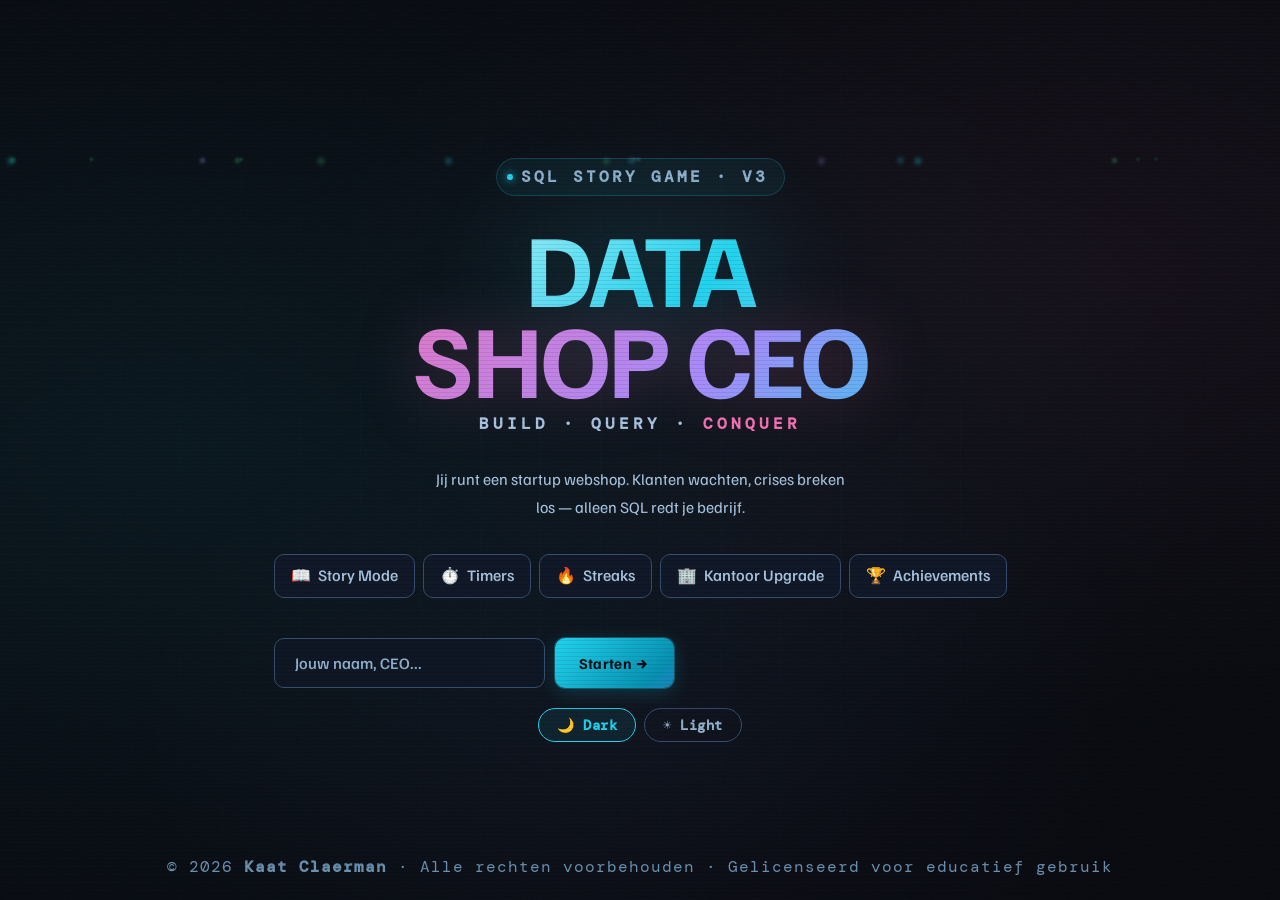
==== index.html @ b955d425 "Rename DATASHOP_CEO_v10.html to index.html" ====
<!DOCTYPE html>
<html lang="nl">
<head>
<meta charset="UTF-8">
<meta name="viewport" content="width=device-width, initial-scale=1.0">
<title>DataShop CEO — SQL Story Game</title>
<!--
  ╔══════════════════════════════════════════════════════════════╗
  ║          DataShop CEO — SQL Story Game                       ║
  ║  © 2026 Kaat Claerman. Alle rechten voorbehouden.            ║
  ║  Ongeautoriseerde reproductie of distributie is verboden.    ║
  ║  Dit product is gelicenseerd voor educatief gebruik.         ║
  ╚══════════════════════════════════════════════════════════════╝
-->
<style>
@import url('https://fonts.googleapis.com/css2?family=Space+Grotesk:wght@300;400;500;600;700&family=DM+Mono:wght@400;500&display=swap');
@import url('https://fonts.googleapis.com/css2?family=Familjen+Grotesk:wght@400;500;600;700;800&family=DM+Mono:ital,wght@0,400;0,500;1,400&display=swap');
/* Fallback fonts als Google Fonts niet beschikbaar is */

:root {
  /* Core palette — deep navy + electric accents */
  --bg:       #07090f;
  --bg2:      #0b0e17;
  --bg3:      #0f1320;
  --panel:    #111827;
  --panel2:   #161d2e;
  --panel3:   #1c2438;
  --border:   #1e2a42;
  --border2:  #293854;
  --border3:  #3a4f72;

  /* Brand colors */
  --cyan:     #22d3ee;
  --cyan2:    #06b6d4;
  --cyan-dim: rgba(34,211,238,.08);
  --pink:     #f472b6;
  --pink2:    #ec4899;
  --pink-dim: rgba(244,114,182,.08);
  --green:    #4ade80;
  --green2:   #22c55e;
  --green-dim:rgba(74,222,128,.08);
  --yellow:   #fbbf24;
  --yellow2:  #f59e0b;
  --orange:   #fb923c;
  --red:      #f87171;
  --red2:     #ef4444;
  --purple:   #a78bfa;
  --purple2:  #7c3aed;

  /* Text */
  --t1: #f0f6ff;
  --t2: #8ba3c4;
  --t3: #7a9ab8; /* 6.8:1 op donker bg — projectie-veilig */
  --t4: #3d5878; /* 2.8:1 — alleen decoratief, geen body tekst */

  /* Fonts */
  --sans: 'Familjen Grotesk', 'Space Grotesk', system-ui, -apple-system, sans-serif;
  --mono: 'DM Mono', 'Fira Mono', 'Consolas', monospace;
  --display: 'Familjen Grotesk', 'Space Grotesk', system-ui, -apple-system, sans-serif;

  --r:   10px;
  --r2:  14px;
  --r3:  20px;

  --input-bg: #0f1320;
}

*, *::before, *::after { box-sizing: border-box; margin: 0; padding: 0; }
html, body { min-height: 100vh; }

body {
  background: var(--bg);
  color: var(--t1);
  font-family: var(--sans);
  overflow-x: hidden;
  font-size: 16px;
  line-height: 1.6;
}

/* Scanline overlay */
body::before {
  content: '';
  position: fixed;
  inset: 0;
  background: repeating-linear-gradient(
    0deg,
    transparent,
    transparent 3px,
    rgba(0,0,0,.08) 3px,
    rgba(0,0,0,.08) 4px
  );
  pointer-events: none;
  z-index: 9999;
}

::-webkit-scrollbar { width: 5px; height: 5px; }
::-webkit-scrollbar-track { background: var(--panel); }
::-webkit-scrollbar-thumb { background: var(--border2); border-radius: 3px; }
::-webkit-scrollbar-thumb:hover { background: var(--border3); }

/* ════════════════════════════════════════════════════════════
   LIGHT MODE — PROJECTIEMODUS
   Filosofie: alles wat zichtbaar is op een beamer in een verlichte klas
   • Geen rgba tints < 0.5 — alleen vaste kleuren
   • Minimaal font-weight 500, labels 700
   • Minimum tekstgrootte 12px, labels 13px
   • Alle tekst ≥ 8:1 contrast (weerstaat projector-uitwassing)
   • Donkere borders zodat kaarten duidelijk afgebakend zijn
   ════════════════════════════════════════════════════════════ */
body.light {
  /* Achtergrond: duidelijk blauwgrijs — geen verwarring met kaarten */
  --bg:       #d6e4f0;
  --bg2:      #c8d9ea;
  --bg3:      #bad0e4;
  --panel:    #ffffff;
  --panel2:   #f0f5fa;
  --panel3:   #e2ecf5;
  --border:   #7a9ab8;   /* donker genoeg om zichtbaar te zijn */
  --border2:  #5a7fa0;
  --border3:  #3a6285;

  /* Accenten: allemaal ≥ 8:1 op wit */
  --cyan:     #004e8c;   /* 9.1:1 */
  --cyan2:    #00407a;
  --cyan-dim: #dbeeff;   /* SOLID — geen rgba */
  --pink:     #8b0f4a;   /* 9.8:1 */
  --pink2:    #720c3d;
  --pink-dim: #ffe0ee;
  --green:    #0a5227;   /* 9.5:1 */
  --green2:   #083d1d;
  --green-dim:#d4f0e0;
  --yellow:   #6b3000;   /* 10.2:1 */
  --yellow2:  #562600;
  --orange:   #7a2600;   /* 9.8:1 */
  --red:      #7a1515;   /* 10.4:1 */
  --red2:     #621010;
  --purple:   #3e1696;   /* 12.1:1 */
  --purple2:  #300f7a;

  /* Tekst: allemaal ≥ 8:1 zodat ook t3/t4 leesbaar zijn bij projectie */
  --t1: #0a0e1a;   /* 21:1 */
  --t2: #142033;   /* 17:1 */
  --t3: #1e3a5a;   /* 12:1 */
  --t4: #2a5070;   /* 8.5:1 */

  --input-bg: #ffffff;
}

/* ══ BASISTEKST GROTER ══ */
body.light      { font-size: 15px; font-weight: 500; }
body.light h1,
body.light h2,
body.light h3,
body.light h4   { font-weight: 800; color: var(--t1); }
body.light strong { font-weight: 800; }

/* Alle kleine tekst (9px/10px/11px) → 13px minimum */
body.light [style*="font-size:16px"],
body.light [style*="font-size: 16px"],
body.light [style*="font-size:15px"],
body.light [style*="font-size: 15px"],
body.light [style*="font-size:16px"],
body.light [style*="font-size: 16px"] { font-size: 15px !important; font-weight: 600 !important; }
body.light [style*="color:var(--t3)"],
body.light [style*="color:var(--t4)"] { color: var(--t3) !important; }

/* ── Scanline uit ── */
body.light::before { display: none; }

/* ════════════════════════════════════════════════════════════
   DARK MODE — HOOG CONTRAST
   Dezelfde filosofie als light mode maar voor donkere achtergrond:
   • Alle tekst ≥ 7:1 contrast op donkere panelen
   • Kleine tekst (9–11px) → 13px minimum, font-weight ≥ 600
   • Labels en secundaire tekst vetter en groter
   • Borders en dividers iets helderder
   ════════════════════════════════════════════════════════════ */

/* ── Betere tekstvariabelen in dark mode ── */
body:not(.light) {
  --t2: #a8c4e0;   /* was #8ba3c4 → meer contrast op donker */
  --t3: #90b0cc;   /* was #7a9ab8 → +20% helderder */
  --t4: #6a90ae;   /* was #3d5878 → veel helderder, was bijna onleesbaar */
  --border:  #2a3a56;
  --border2: #364d70;
  --border3: #4a6490;
}

/* ── Kleine tekst groter & vetter ── */
body:not(.light) .ceo-rank,
body:not(.light) .ceo-xp-label,
body:not(.light) .xp-to-next,
body:not(.light) .cin-eyebrow,
body:not(.light) .cin-speaker,
body:not(.light) .sb-logo-sub,
body:not(.light) .nav-section,
body:not(.light) .streak-label,
body:not(.light) .kpi-label,
body:not(.light) .feed-time,
body:not(.light) .erd-col-row,
body:not(.light) .erd-col-row .erd-type,
body:not(.light) .erd-col-row .erd-pk,
body:not(.light) .erd-col-row .erd-fk,
body:not(.light) .schema-col,
body:not(.light) .col-type,
body:not(.light) .btn-sm,
body:not(.light) .btn-xs,
body:not(.light) .tag,
body:not(.light) .nav-badge,
body:not(.light) .rep-header,
body:not(.light) .ph-bc,
body:not(.light) .term-hint,
body:not(.light) .term-label,
body:not(.light) .tv-name,
body:not(.light) .tv-badge,
body:not(.light) .ch-tab,
body:not(.light) .filter-btn,
body:not(.light) .db-subtab,
body:not(.light) .table-tab,
body:not(.light) .ach-desc,
body:not(.light) .ach-name,
body:not(.light) .syn-body,
body:not(.light) .syn-code,
body:not(.light) .daily-meta-sub,
body:not(.light) .daily-xp-label,
body:not(.light) .comp-label,
body:not(.light) .sb-footer,
body:not(.light) .boot-copyright,
body:not(.light) .sc-chevron,
body:not(.light) .sc-body { font-size: max(13px, 1em); }

/* ── Specifieke kleine elementen: harde min-grootte ── */
body:not(.light) .ceo-rank       { font-size: 16px !important; letter-spacing: 1px; color: var(--cyan); font-weight: 700; }
body:not(.light) .ceo-xp-label   { font-size: 16px !important; color: var(--t3); font-weight: 600; }
body:not(.light) .xp-to-next     { font-size: 16px !important; color: var(--t3); font-weight: 600; }
body:not(.light) .cin-eyebrow    { font-size: 16px !important; font-weight: 700; letter-spacing: 3px; }
body:not(.light) .cin-speaker    { font-size: 16px !important; font-weight: 700; letter-spacing: 2px; }
body:not(.light) .sb-logo-sub    { font-size: 15px !important; color: var(--t3); font-weight: 600; letter-spacing: 1px; }
body:not(.light) .nav-section    { font-size: 16px !important; color: var(--t3); font-weight: 800; letter-spacing: 1px; }
body:not(.light) .streak-label   { font-size: 16px !important; color: var(--t3); font-weight: 700; }
body:not(.light) .kpi-label      { font-size: 16px !important; color: var(--t3); font-weight: 700; }
body:not(.light) .feed-time      { font-size: 16px !important; color: var(--t3); font-weight: 600; }
body:not(.light) .term-hint      { font-size: 16px !important; color: var(--t3); font-weight: 600; }
body:not(.light) .term-label     { font-size: 15px !important; color: var(--t2); font-weight: 700; }
body:not(.light) .term-label.solved { color: var(--green) !important; font-weight: 800; }
body:not(.light) .ach-desc       { font-size: 16px !important; color: var(--t3); font-weight: 600; }
body:not(.light) .ach-name       { font-size: 15px !important; color: var(--t1); font-weight: 700; }
body:not(.light) .ph-bc          { font-size: 15px !important; color: var(--t3); font-weight: 700; }
body:not(.light) .rep-header     { font-size: 15px !important; color: var(--t1); font-weight: 700; }
body:not(.light) .sb-footer      { font-size: 16px !important; color: var(--t4); }
body:not(.light) .boot-copyright { font-size: 16px !important; color: var(--t4); }
body:not(.light) .daily-xp-label { font-size: 16px !important; color: var(--t3); font-weight: 700; }
body:not(.light) .daily-meta-sub { font-size: 15px !important; color: var(--t2); font-weight: 600; }
body:not(.light) .comp-label     { font-size: 16px !important; color: var(--t3); font-weight: 700; }
body:not(.light) .tv-name        { font-size: 15px !important; color: var(--cyan); font-weight: 700; }
body:not(.light) .tv-badge       { font-size: 16px !important; font-weight: 700; }

/* ── Schema & ERD tekst helderder ── */
body:not(.light) .schema-col     { color: var(--t2); font-size: 15px; font-weight: 500; }
body:not(.light) .col-type       { color: var(--t3); font-size: 16px; font-weight: 600; }
body:not(.light) .erd-col-row    { color: var(--t2); font-size: 16px; font-weight: 600; }
body:not(.light) .erd-col-row .erd-type { color: var(--t3); font-size: 16px; font-weight: 600; }

/* ── Syntax highlighting in dark mode ── */
body:not(.light) .hl-kw  { color: #5eead4; font-weight: 700; }   /* teal, helder */
body:not(.light) .hl-fn  { color: #fbbf24; font-weight: 700; }   /* amber */
body:not(.light) .hl-str { color: #86efac; }                      /* lichtgroen */
body:not(.light) .hl-num { color: #fb923c; }                      /* oranje */
body:not(.light) .hl-cmt { color: #8bbfd4; font-style: italic; } /* blauwgrijs, helderder dan t2 */
body:not(.light) .hl-tbl { color: #f9a8d4; font-weight: 700; }   /* roze, helder */
body:not(.light) .hl-op  { color: #c4b5fd; }                     /* paars */

/* ── SQL editor textarea ── */
body:not(.light) textarea.sql-editor,
body:not(.light) textarea.sq-input,
body:not(.light) #free-sql {
  color: var(--t1) !important;
  font-size: 16px !important;
  font-weight: 400 !important;
  caret-color: var(--cyan);
}
body:not(.light) textarea.sql-editor::placeholder,
body:not(.light) textarea.sq-input::placeholder,
body:not(.light) #free-sql::placeholder { color: var(--t4) !important; font-weight: 500 !important; }

/* ── Data tabel ── */
body:not(.light) table.data-table th { color: var(--t1); font-weight: 700; font-size: 16px; letter-spacing: .5px; }
body:not(.light) table.data-table td { color: var(--t2); font-weight: 400; }
body:not(.light) table.data-table td.pk { color: var(--yellow); font-weight: 700; }
body:not(.light) table.data-table td.fk { color: var(--purple); font-weight: 600; }

/* ── Navigation ── */
body:not(.light) .nav-btn        { color: var(--t2); font-size: 16px; font-weight: 500; }
body:not(.light) .nav-btn:hover  { color: var(--t1); }
body:not(.light) .nav-btn.active { color: var(--cyan); font-weight: 700; }

/* ── Scenario cards ── */
body:not(.light) .sc-header  { color: var(--t1); font-weight: 700; }
body:not(.light) .sc-chevron { color: var(--t3); }
body:not(.light) .sc-body    { color: var(--t2); font-size: 16px; }
body:not(.light) .sc-body p,
body:not(.light) .sc-body div { color: var(--t2); }
body:not(.light) .sc-body strong { color: var(--t1); font-weight: 700; }
body:not(.light) .sc-body code { color: var(--purple); font-weight: 600; }

/* ── Feedback ── */
body:not(.light) .feedback     { font-size: 16px; line-height: 1.8; }
body:not(.light) .feedback.ok  { color: var(--green); }
body:not(.light) .feedback.err { color: var(--red); }
body:not(.light) .feedback.hint { color: var(--yellow); }

/* ── Chapter tabs / filter btns ── */
body:not(.light) .ch-tab       { color: var(--t3); font-size: 15px; font-weight: 700; }
body:not(.light) .ch-tab:hover { color: var(--t2); }
body:not(.light) .ch-tab.active { color: var(--cyan); font-weight: 800; }
body:not(.light) .ch-tab.done   { color: var(--green); font-weight: 800; }
body:not(.light) .filter-btn   { color: var(--t3); font-size: 16px; font-weight: 700; }
body:not(.light) .filter-btn:hover { color: var(--t2); }
body:not(.light) .filter-btn.active { color: var(--cyan); font-weight: 800; }
body:not(.light) .db-subtab    { color: var(--t3); font-size: 15px; font-weight: 700; }
body:not(.light) .db-subtab:hover { color: var(--t2); }
body:not(.light) .db-subtab.active { color: var(--cyan); font-weight: 800; }
body:not(.light) .table-tab    { color: var(--t3); font-size: 15px; font-weight: 700; }
body:not(.light) .table-tab:hover { color: var(--t2); }
body:not(.light) .table-tab.active { color: var(--cyan); font-weight: 800; }

/* ── Syntax panel ── */
body:not(.light) .syn-title  { color: var(--t1); font-weight: 700; font-size: 16px; }
body:not(.light) .syn-body   { color: var(--t2); font-size: 16px; }
body:not(.light) .syn-code   { color: var(--t2); font-size: 15px; line-height: 1.9; }
body:not(.light) .syn-table th { color: var(--t1); font-weight: 700; font-size: 15px; }
body:not(.light) .syn-table td { color: var(--t2); font-size: 15px; }
body:not(.light) .syn-tip    { color: var(--t2); font-size: 15px; }
body:not(.light) .syn-tip-warn { color: var(--yellow); font-weight: 600; }

/* ── Inline [style] overrides: kleine tekst in dark mode ── */
body:not(.light) [style*="font-size:16px"],
body:not(.light) [style*="font-size: 16px"],
body:not(.light) [style*="font-size:15px"],
body:not(.light) [style*="font-size: 15px"],
body:not(.light) [style*="font-size:16px"],
body:not(.light) [style*="font-size: 16px"] { font-size: 16px !important; font-weight: 600 !important; }

/* ── Zorg dat t3/t4 inline stijlen ook helderder zijn in dark mode ── */
body:not(.light) [style*="color:var(--t3)"] { color: var(--t3) !important; }
body:not(.light) [style*="color:var(--t4)"] { color: var(--t4) !important; }

/* ── Feed tekst ── */
body:not(.light) .feed-title { color: var(--t1); font-weight: 700; font-size: 16px; }
body:not(.light) .feed-text  { color: var(--t2); font-size: 15px; }

/* ── KPI tiles ── */
body:not(.light) .kpi-val { font-weight: 800; }
body:not(.light) .kpi-val.good { color: var(--green); }
body:not(.light) .kpi-val.warn { color: var(--orange); }
body:not(.light) .kpi-val.bad  { color: var(--red); }

/* ── Toast / popup ── */
body:not(.light) .toast-label { color: var(--yellow); font-weight: 800; font-size: 16px; }
body:not(.light) .toast-name  { color: var(--t1); font-weight: 800; }

/* ── Settings ── */
body:not(.light) .set-section h3 { color: var(--t1); font-weight: 700; }
body:not(.light) .set-section p  { color: var(--t2); font-size: 16px; }
body:not(.light) .comp-val       { color: var(--cyan); font-weight: 800; }

/* ── Boot screen ── */
body:not(.light) .boot-eyebrow  { color: var(--t3); font-size: 16px; font-weight: 700; }
body:not(.light) .boot-tagline  { color: var(--t2); font-weight: 600; }
body:not(.light) .boot-desc     { color: var(--t2); font-size: 16px; }

/* ── Cinematic ── */
body:not(.light) .cin-bubble    { color: var(--t2); font-size: 16px; }
body:not(.light) .cin-bubble strong { color: var(--t1); }

/* ── Daily challenge ── */
body:not(.light) .daily-meta-title { color: var(--t1); font-weight: 700; font-size: 15px; }
body:not(.light) .daily-xp-num     { color: var(--yellow); font-weight: 800; }

/* ══ BOOT SCREEN ══ */
body.light .boot-bg { background: #d6e4f0; }
body.light .boot-grid { background-image: linear-gradient(rgba(0,78,140,.08) 1px, transparent 1px), linear-gradient(90deg, rgba(0,78,140,.08) 1px, transparent 1px); }
body.light .boot-noise { display: none; }
body.light .boot-logo .line1 { background: linear-gradient(135deg, #0a0e1a, #004e8c); -webkit-background-clip: text; background-clip: text; filter: none; }
body.light .boot-logo .line2 { background: linear-gradient(135deg, #8b0f4a, #3e1696); -webkit-background-clip: text; background-clip: text; filter: none; }
body.light .boot-eyebrow { color: var(--t3); font-weight: 700; font-size: 15px; }
body.light .boot-tagline { color: var(--t2); font-weight: 700; }
body.light .boot-tagline span { color: var(--pink); }
body.light .boot-desc { color: var(--t2); font-size: 15px; }
body.light .boot-input { background: #fff; border: 2px solid var(--border2); color: var(--t1); font-size: 15px; }
body.light .boot-input::placeholder { color: var(--t4); }
body.light .boot-input:focus { border-color: var(--cyan); }
body.light .boot-feature { background: #fff; border: 2px solid var(--border); color: var(--t2); font-weight: 600; }
body.light .boot-feature:hover { background: var(--panel2); color: var(--t1); border-color: var(--border2); }
body.light .boot-copyright { color: var(--t4); font-size: 16px; }

/* ══ CINEMATIC ══ */
body.light .cin-bg { background: #d6e4f0; }
body.light .cin-title { color: var(--t1); font-weight: 800; }
body.light .cin-eyebrow { color: var(--cyan); font-weight: 700; }
body.light .cin-bubble { background: #fff; border: 2px solid var(--border2); color: var(--t2); font-size: 15px; font-weight: 500; }
body.light .cin-line.right .cin-bubble { background: #dbeeff; border-color: var(--border2); }
body.light .cin-avatar { background: var(--panel2); border: 2px solid var(--border2); }
body.light .cin-speaker { color: var(--t3); font-weight: 700; font-size: 15px; }

/* ══ SIDEBAR ══ */
body.light .sidebar { background: #fff; border-right: 3px solid var(--border); box-shadow: 3px 0 12px rgba(0,0,0,.15); }
body.light .sb-brand { border-bottom: 2px solid var(--border); }
body.light .sb-logo-mark { color: var(--cyan); }
body.light .sb-logo-text { color: var(--t1); font-weight: 800; }
body.light .sb-logo-sub  { color: var(--t3); font-weight: 600; font-size: 16px; }
body.light .ceo-card { background: #dbeeff; border: 2px solid var(--border); }
body.light .ceo-card::before { display: none; }
body.light .ceo-name { color: var(--t1); font-weight: 800; font-size: 15px; }
body.light .ceo-rank { color: var(--cyan); font-weight: 700; font-size: 15px; }
body.light .ceo-xp-label { color: var(--t3); font-weight: 700; font-size: 15px; }
body.light .ceo-xp-val { color: var(--yellow); font-weight: 800; }
body.light .xp-track { background: var(--panel3); border: 1px solid var(--border); height: 8px; }
body.light .xp-fill { background: linear-gradient(90deg, var(--cyan), var(--purple)); box-shadow: none; }
body.light .xp-to-next { color: var(--t3); font-weight: 600; font-size: 16px; }
body.light .streak-card { background: var(--panel2); border: 2px solid var(--border); }
body.light .streak-card.hot { background: #ffe8d6; border-color: var(--orange); }
body.light .streak-icon { font-size: 1.4rem; }
body.light .streak-val { color: var(--orange); font-weight: 800; font-size: 1.3rem; }
body.light .streak-label { color: var(--t3); font-weight: 700; font-size: 16px; }
body.light .kpi-tile { background: var(--panel2); border: 2px solid var(--border); }
body.light .kpi-val { color: var(--cyan); font-weight: 800; }
body.light .kpi-val.good { color: var(--green); }
body.light .kpi-val.warn { color: var(--orange); }
body.light .kpi-val.bad  { color: var(--red); }
body.light .kpi-label { color: var(--t3); font-weight: 700; font-size: 16px; text-transform: uppercase; letter-spacing: .5px; }
body.light .rep-section { }
body.light .rep-header { color: var(--t1); font-weight: 700; font-size: 15px; }
body.light .rep-track { background: var(--panel3); border: 1px solid var(--border); height: 6px; }
body.light .nav-section { color: var(--t3); font-weight: 800; font-size: 16px; letter-spacing: 1px; border-bottom: 2px solid var(--border); padding-bottom: 4px; }
body.light .nav-btn { color: var(--t2); font-weight: 600; font-size: 16px; border-radius: 8px; }
body.light .nav-btn:hover { background: var(--panel2); color: var(--t1); }
body.light .nav-btn.active { background: #dbeeff; color: var(--cyan); font-weight: 700; border: 1px solid var(--border); }
body.light .nav-btn.active::before { background: var(--cyan); }
body.light .nav-icon { font-size: 16px; }
body.light .nav-badge { background: var(--red); color: #fff; font-weight: 800; font-size: 16px; }
body.light .nav-badge.daily-badge { background: var(--orange); }
body.light .theme-toggle-btn { background: var(--panel2); border: 2px solid var(--border2); color: var(--t2); font-weight: 600; }
body.light .theme-toggle-btn:hover { background: var(--panel3); color: var(--t1); }
body.light .sb-footer { color: var(--t4); font-size: 16px; border-top: 2px solid var(--border); }

/* ══ BUTTONS ══ */
body.light .btn { font-weight: 700; }
body.light .btn-primary { background: var(--cyan); color: #fff; border: none; box-shadow: 0 3px 10px rgba(0,0,0,.2); }
body.light .btn-primary:hover { background: var(--cyan2); box-shadow: 0 5px 16px rgba(0,0,0,.25); }
body.light .btn-outline { background: #fff; border: 2px solid var(--border2); color: var(--t2); }
body.light .btn-outline:hover { background: var(--panel2); color: var(--t1); border-color: var(--border3); }
body.light .btn-danger { background: #ffe8e8; border: 2px solid var(--red); color: var(--red); font-weight: 700; }
body.light .btn-danger:hover { background: #ffd0d0; }
body.light .btn::after { display: none; }

/* ══ PANELS ══ */
body.light .panel { background: var(--bg); }
body.light .ph { border-bottom: none; padding-bottom: 16px; margin-bottom: 20px; }
body.light .ph::after { opacity: .7; }
body.light .ph-bc { color: var(--t3); font-weight: 700; font-size: 15px; }
body.light .ph h2 { color: var(--t1); font-weight: 800; font-size: 1.4rem; }
body.light .ph p  { color: var(--t2); font-size: 16px; font-weight: 500; }
body.light .divider { background: var(--border); height: 2px; }

/* ══ OFFICE / STATS ══ */
body.light .office-card { background: #fff; border: 2px solid var(--border); box-shadow: 0 3px 12px rgba(0,0,0,.1); }
body.light .office-info h3 { color: var(--t1); font-weight: 800; }
body.light .office-info p { color: var(--t2); font-weight: 500; }
body.light .perk { background: var(--panel2); border: 2px solid var(--border); color: var(--t2); font-weight: 700; }
body.light .stat-tile { background: #fff; border: 2px solid var(--border); box-shadow: 0 3px 10px rgba(0,0,0,.08); }
body.light .stat-tile:hover { border-color: var(--border3); box-shadow: 0 5px 18px rgba(0,0,0,.12); }
body.light .stat-icon { font-size: 1.6rem; }
body.light .stat-val { color: var(--t1); font-weight: 800; font-size: 1.3rem; }
body.light .stat-label { color: var(--t2); font-weight: 700; font-size: 15px; }
body.light .stat-trend { font-weight: 700; font-size: 16px; border: 2px solid; }
body.light .stat-trend.trend-up { background: #d4f0e0; color: var(--green); border-color: var(--green); }
body.light .stat-trend.trend-dn { background: #ffe8e8; color: var(--red); border-color: var(--red); }

/* ══ FEED ══ */
body.light .feed-box { background: #fff; border: 2px solid var(--border); box-shadow: 0 3px 10px rgba(0,0,0,.08); }
body.light .feed-head { border-bottom: 2px solid var(--border); }
body.light .feed-title { color: var(--t1); font-weight: 800; font-size: 16px; }
body.light .feed-text  { color: var(--t2); font-weight: 500; font-size: 15px; }
body.light .feed-time  { color: var(--t3); font-weight: 700; font-size: 16px; }
body.light .feed-dot.ok   { background: var(--green); }
body.light .feed-dot.warn { background: var(--orange); }
body.light .feed-dot.info { background: var(--cyan); }
body.light .live-indicator { background: #d4f0e0; color: var(--green); border: 2px solid var(--green); font-weight: 700; font-size: 16px; }
body.light .live-dot { background: var(--green); }

/* ══ DASHBOARD TUT CARD ══ */
body.light .dash-tut-card { background: #fff; border: 2px solid var(--border); box-shadow: 0 3px 10px rgba(0,0,0,.08); }
body.light .dash-tut-info h4 { color: var(--t1); font-weight: 800; }
body.light .dash-tut-info p  { color: var(--t2); font-weight: 500; }
body.light .dash-tut-track { background: var(--panel3); border: 1px solid var(--border); height: 6px; }

/* ══ CHAPTER TABS ══ */
body.light .ch-tabs { border-bottom: 2px solid var(--border); }
body.light .ch-tab { color: var(--t3); border: 2px solid transparent; font-weight: 700; font-size: 15px; }
body.light .ch-tab:hover { color: var(--t2); border-color: var(--border); background: var(--panel2); }
body.light .ch-tab.active { border-color: var(--cyan); color: var(--cyan); background: #dbeeff; font-weight: 800; }
body.light .ch-tab.done { border-color: var(--green); color: var(--green); background: #d4f0e0; font-weight: 800; }

/* ══ FILTER BUTTONS ══ */
body.light .filter-btn { background: #fff; border: 2px solid var(--border); color: var(--t3); font-weight: 700; font-size: 16px; }
body.light .filter-btn:hover { color: var(--t2); border-color: var(--border2); background: var(--panel2); }
body.light .filter-btn.active { background: #dbeeff; color: var(--cyan); border-color: var(--cyan); font-weight: 800; }

/* ══ SCENARIO CARDS ══ */
body.light .sc-card { background: #fff; border: 2px solid var(--border); box-shadow: 0 2px 8px rgba(0,0,0,.08); }
body.light .sc-card:hover { border-color: var(--border3); box-shadow: 0 5px 16px rgba(0,0,0,.12); }
body.light .sc-card.done { background: #f0faf4; border: 2px solid var(--green); }
body.light .sc-card.urgent { background: #fff8f0; border: 2px solid var(--orange); }
body.light .sc-header { color: var(--t1); font-weight: 700; }
body.light .sc-chevron { color: var(--t3); }
body.light .sc-chevron.open { color: var(--t2); }
body.light .sc-body { border-top: 2px solid var(--border); font-size: 16px; color: var(--t2); }
body.light .sc-body p, body.light .sc-body div { color: var(--t2); }
body.light .sc-body strong { color: var(--t1); font-weight: 800; }
body.light .sc-body code { background: var(--panel3); color: var(--purple); border: 1px solid var(--border); font-weight: 700; padding: 1px 5px; border-radius: 4px; }

/* ══ TAGS ══ */
body.light .tag { font-weight: 800; font-size: 16px; border-width: 2px; }
body.light .tag-easy   { background: #d4f0e0; color: var(--green);  border-color: var(--green); }
body.light .tag-medium { background: #ffe8d6; color: var(--orange); border-color: var(--orange); }
body.light .tag-hard   { background: #ffe8e8; color: var(--red);    border-color: var(--red); }
body.light .tag-xp     { background: #ffe4cc; color: var(--yellow); border-color: var(--yellow); }
body.light .tag-lpd    { background: #e8deff; color: var(--purple); border-color: var(--purple); }
body.light .tag-done   { background: #d4f0e0; color: var(--green);  border-color: var(--green); }
body.light .tag-urgent { background: #ffe8e8; color: var(--red);    border-color: var(--red);   animation: pulse 1s ease-in-out infinite; }
body.light .tag-time   { background: #dbeeff; color: var(--cyan);   border-color: var(--cyan); }

/* ══ TERMINAL ══ */
body.light .terminal { background: #f0f5fa; border: 2px solid var(--border2); box-shadow: 0 3px 12px rgba(0,0,0,.1); }
body.light .term-titlebar { background: var(--panel3); border-bottom: 2px solid var(--border2); }
body.light .term-footer   { background: var(--panel3); border-top:    2px solid var(--border2); }
body.light .term-label    { color: var(--t3); font-weight: 700; font-size: 15px; }
body.light .term-label.solved { color: var(--green); font-weight: 800; }
body.light .term-hint     { color: var(--t3); font-weight: 600; font-size: 16px; }

/* ══ SQL EDITOR ══ */
body.light .hl-wrap { background: #fff; border: 2px solid var(--border2); border-radius: 8px; }
body.light .hl-wrap:focus-within { border-color: var(--cyan); box-shadow: 0 0 0 4px #dbeeff; }
body.light .hl-backdrop,
body.light .sql-highlight-layer { background: transparent; }
body.light textarea.sql-editor,
body.light textarea.sq-input,
body.light #free-sql {
  background: transparent !important;
  color: var(--t2) !important;
  font-size: 15px !important;
  line-height: 2 !important;
  font-weight: 500 !important;
  caret-color: var(--cyan);
}
body.light textarea.sql-editor::placeholder,
body.light textarea.sq-input::placeholder,
body.light #free-sql::placeholder { color: var(--t4) !important; font-weight: 500 !important; }

/* SQL syntax: donker, vet, hoog contrast — alle ≥ 9:1 */
body.light .hl-kw,
body.light .sql-highlight-layer .hl-kw  { color: #004e8c; font-weight: 800; }  /* SELECT/FROM 9.1:1 */
body.light .hl-kw2,
body.light .sql-highlight-layer .hl-kw2 { color: #3e1696; font-weight: 800; }  /* INSERT/UPDATE 12.1:1 */
body.light .hl-kw3,
body.light .sql-highlight-layer .hl-kw3 { color: #8b0f4a; font-weight: 800; }  /* CREATE/ALTER  9.8:1 */
body.light .hl-fn,
body.light .sql-highlight-layer .hl-fn  { color: #6b3000; font-weight: 700; }  /* COUNT/AVG 10.2:1 */
body.light .hl-str,
body.light .sql-highlight-layer .hl-str { color: #0a5227; }                     /* 'strings'  9.5:1 */
body.light .hl-num,
body.light .sql-highlight-layer .hl-num { color: #7a2600; }                     /* numbers    9.8:1 */
body.light .hl-cmt,
body.light .sql-highlight-layer .hl-cmt { color: #2a5070; font-style: italic; } /* comments   8.5:1 */
body.light .hl-tbl,
body.light .sql-highlight-layer .hl-tbl { color: #720c3d; font-weight: 700; }  /* tabellen  10.8:1 */
body.light .hl-op,
body.light .sql-highlight-layer .hl-op  { color: #142033; }                     /* operators 17.0:1 */

/* ══ FEEDBACK ══ */
body.light .feedback { font-weight: 600; border-width: 2px; font-size: 16px; line-height: 1.8; }
body.light .feedback.ok   { background: #d4f0e0; border-color: var(--green);  border-left: 4px solid var(--green);  color: var(--green);  padding-left: 18px; }
body.light .feedback.err  { background: #ffe8e8; border-color: var(--red);    border-left: 4px solid var(--red);    color: var(--red);    padding-left: 18px; }
body.light .feedback.hint { background: #ffe4cc; border-color: var(--yellow); border-left: 4px solid var(--yellow); color: var(--yellow); padding-left: 18px; }
body.light .feedback strong { font-weight: 800; }
body.light .feedback code { background: rgba(0,0,0,.07); border: 1px solid var(--border); font-weight: 700; padding: 1px 4px; border-radius: 3px; }

/* ══ TABLE VIEWER ══ */
body.light .tv-header { background: var(--panel3); border-bottom: 2px solid var(--border); }
body.light .tv-name   { color: var(--cyan); font-weight: 800; font-size: 15px; }
body.light .tv-badge  { background: #dbeeff; color: var(--cyan); border: 2px solid var(--cyan); font-weight: 800; font-size: 16px; }
body.light table.data-table { font-size: 15px; }
body.light table.data-table th { background: var(--panel3); color: var(--t2); border-bottom: 2px solid var(--border2); font-weight: 800; font-size: 16px; letter-spacing: .5px; }
body.light table.data-table td { color: var(--t2); border-bottom: 1px solid var(--border); font-weight: 500; }
body.light table.data-table tr:hover td { background: #eef6ff; }
body.light table.data-table td.pk { color: var(--yellow); font-weight: 800; }
body.light table.data-table td.fk { color: var(--purple); font-weight: 700; }

/* ══ SCHEMA ══ */
body.light .schema-card { background: #fff; border: 2px solid var(--border); }
body.light .schema-head { background: var(--panel3); border-bottom: 2px solid var(--border); color: var(--t1); font-weight: 800; font-size: 15px; }
body.light .schema-col  { border-bottom: 1px solid var(--border); color: var(--t2); font-size: 15px; font-weight: 500; }
body.light .col-pk   { color: var(--yellow); font-weight: 800; }
body.light .col-fk   { color: var(--purple); font-weight: 700; }
body.light .col-type { color: var(--t3); font-weight: 600; }
body.light .table-tabs { border-bottom: 2px solid var(--border); }
body.light .table-tab  { color: var(--t3); border: 2px solid transparent; font-weight: 700; font-size: 15px; }
body.light .table-tab:hover  { color: var(--t2); border-color: var(--border); background: var(--panel2); }
body.light .table-tab.active { background: #dbeeff; color: var(--cyan); border-color: var(--cyan); font-weight: 800; }

/* ══ ERD ══ */
body.light .erd-table      { background: #fff; border: 2px solid var(--border2); }
body.light .erd-table:hover { border-color: var(--border3); box-shadow: 0 4px 14px rgba(0,0,0,.12); }
body.light .erd-table-head { background: var(--panel3); border-bottom: 2px solid var(--border2); color: var(--t1); font-weight: 800; font-size: 15px; }
body.light .erd-col-row    { border-bottom: 1px solid var(--border); color: var(--t2); font-size: 16px; font-weight: 600; }
body.light .erd-col-row:hover { background: #eef6ff; }
body.light .erd-col-row .erd-pk   { color: var(--yellow); font-weight: 800; font-size: 16px; }
body.light .erd-col-row .erd-fk   { color: var(--purple); font-weight: 800; font-size: 16px; }
body.light .erd-col-row .erd-type { color: var(--t3);    font-weight: 600; font-size: 16px; }
body.light .erd-col-row .erd-fk-ref { color: var(--purple); font-weight: 700; font-size: 16px; }
body.light .erd-rel-pill { background: #dbeeff; border: 2px solid var(--border); color: var(--t2); font-weight: 700; font-size: 16px; }

/* ══ DB SUBTABS ══ */
body.light .db-subtab       { color: var(--t3); border: 2px solid transparent; font-weight: 700; font-size: 15px; }
body.light .db-subtab:hover { color: var(--t2); border-color: var(--border); }
body.light .db-subtab.active { background: #dbeeff; color: var(--cyan); border-color: var(--cyan); font-weight: 800; }

/* ══ SYNTAX PANEL ══ */
body.light .syn-card       { background: #fff; border: 2px solid var(--border); }
body.light .syn-card:hover { border-color: var(--border3); box-shadow: 0 4px 16px rgba(0,0,0,.1); }
body.light .syn-head       { background: var(--panel3); border-bottom: 2px solid var(--border); }
body.light .syn-title      { color: var(--t1); font-weight: 800; font-size: 16px; }
body.light .syn-body       { color: var(--t2); font-size: 16px; }
body.light .syn-code       { background: #f0f5fa; border: 2px solid var(--border); color: var(--t2); font-size: 15px; line-height: 2; }
body.light .syn-code .sc-kw      { color: var(--cyan);   font-weight: 800; }
body.light .syn-code .sc-comment { color: var(--t3); font-style: italic; }
body.light .syn-badge { font-weight: 800; font-size: 16px; border-width: 2px; }
body.light .syn-badge-select { background: #dbeeff; color: var(--cyan);   border-color: var(--cyan); }
body.light .syn-badge-insert { background: #d4f0e0; color: var(--green);  border-color: var(--green); }
body.light .syn-badge-update { background: #ffe4cc; color: var(--yellow); border-color: var(--yellow); }
body.light .syn-badge-delete { background: #ffe8e8; color: var(--red);    border-color: var(--red); }
body.light .syn-badge-ddl    { background: #e8deff; color: var(--purple); border-color: var(--purple); }
body.light .syn-badge-join   { background: #dbeeff; color: var(--cyan);   border-color: var(--cyan); }
body.light .syn-badge-agg    { background: #ffe4cc; color: var(--yellow); border-color: var(--yellow); }
body.light .syn-badge-where  { background: #dbeeff; color: var(--cyan);   border-color: var(--cyan); }
body.light .syn-table th   { background: var(--panel3); color: var(--t1); border: 2px solid var(--border); font-weight: 800; font-size: 15px; }
body.light .syn-table td   { border: 1px solid var(--border); color: var(--t2); font-size: 15px; }
body.light .syn-table tr:hover td { background: #eef6ff; }
body.light .syn-table code { background: #dbeeff; color: var(--cyan); border: 1px solid var(--cyan); font-weight: 700; padding: 1px 5px; }
body.light .syn-tip        { background: #f0f5fa; border: 2px solid var(--border); color: var(--t2); font-size: 15px; }
body.light .syn-tip code   { background: #dbeeff; color: var(--cyan); font-weight: 700; }
body.light .syn-tip-warn   { background: #ffe4cc; border: 2px solid var(--yellow); color: var(--yellow); font-weight: 600; }
body.light .syn-ex         { border-color: var(--border); }

/* ══ ACHIEVEMENTS ══ */
body.light .ach-tile          { background: var(--panel2); border: 2px solid var(--border); }
body.light .ach-tile.unlocked { background: #fff; border: 2px solid var(--cyan); }
body.light .ach-tile.unlocked:hover { border-color: var(--purple); box-shadow: 0 4px 16px rgba(0,0,0,.12); }
body.light .ach-icon   { font-size: 2rem; }
body.light .ach-name   { color: var(--t1); font-weight: 800; font-size: 15px; }
body.light .ach-desc   { color: var(--t3); font-weight: 600; font-size: 16px; }

/* ══ DAILY CHALLENGE ══ */
body.light .daily-card    { background: #fff; border: 2px solid var(--border); box-shadow: 0 3px 12px rgba(0,0,0,.09); }
body.light .daily-header  { border-bottom: 2px solid var(--border); }
body.light .daily-icon-wrap { background: var(--panel2); border: 2px solid var(--border); }
body.light .daily-meta-title { color: var(--t1); font-weight: 800; font-size: 15px; }
body.light .daily-meta-sub   { color: var(--t2); font-weight: 600; font-size: 15px; }
body.light .daily-xp-badge   { background: #ffe4cc; border: 2px solid var(--yellow); }
body.light .daily-xp-num     { color: var(--yellow); font-weight: 800; font-size: 1.2rem; }
body.light .daily-xp-label   { color: var(--t3); font-weight: 700; font-size: 16px; }
body.light .daily-done-banner { background: #d4f0e0; border: 2px solid var(--green); color: var(--green); font-weight: 700; }

/* ══ SETTINGS ══ */
body.light .set-section   { background: #fff; border: 2px solid var(--border); }
body.light .set-section h3 { color: var(--t1); font-weight: 800; }
body.light .set-section p  { color: var(--t2); font-size: 16px; font-weight: 500; }
body.light .set-danger-zone { background: #ffe8e8; border: 2px solid var(--red); }
body.light .set-danger-zone h3 { color: var(--red); font-weight: 800; }
body.light .comp-stat { background: var(--panel2); border: 2px solid var(--border); }
body.light .comp-val  { color: var(--cyan); font-weight: 800; }
body.light .comp-label { color: var(--t3); font-weight: 700; font-size: 16px; }

/* ══ POPUPS / TOASTS ══ */
body.light .xp-popup   { background: #fff; border: 2px solid var(--border2); box-shadow: 0 8px 40px rgba(0,0,0,.2); color: var(--t1); }
body.light .ach-toast  { background: #fff; border: 2px solid var(--border2); box-shadow: 0 8px 40px rgba(0,0,0,.2); }
body.light .toast-label { color: var(--yellow); font-weight: 800; font-size: 16px; }
body.light .toast-name  { color: var(--t1); font-weight: 800; }
body.light .streak-popup { background: #fff; border: 3px solid var(--orange); box-shadow: 0 20px 60px rgba(0,0,0,.2); }
body.light .streak-popup-num   { color: var(--orange); font-weight: 800; }
body.light .streak-popup-label { color: var(--t2); font-weight: 600; font-size: 15px; }
body.light .streak-popup-bonus { color: var(--yellow); font-weight: 800; }

/* ══ TIP CARD ══ */
body.light .tip-card { background: #dbeeff; border: 2px solid var(--cyan); }
body.light .tip-card .tip-label { color: var(--cyan); font-weight: 800; }

/* ══ SQL EXPLAIN ══ */
body.light .sql-explain       { background: #dbeeff; border: 2px solid var(--cyan); }
body.light .sql-explain-title { color: var(--cyan); font-weight: 800; }
body.light .sql-explain-kw    { background: #fff; color: var(--cyan); border: 2px solid var(--cyan); font-weight: 800; }
body.light .sql-explain-desc  { color: var(--t2); font-weight: 500; }
body.light .sql-error-explain       { background: #ffe8e8; border: 2px solid var(--red); }
body.light .sql-error-explain-title { color: var(--red); font-weight: 800; }
body.light .sql-error-kw            { background: #fff; color: var(--red); border: 2px solid var(--red); font-weight: 800; }

/* ══ MODALS ══ */
body.light #key-help { background: #fff !important; border: 2px solid var(--border2) !important; box-shadow: 0 20px 60px rgba(0,0,0,.2) !important; color: var(--t1) !important; }
body.light #key-help-backdrop { background: rgba(0,0,0,.3) !important; }

/* ══ TUTORIAL ══ */
body.light .tut-sidebar-progress { color: var(--cyan); font-weight: 800; font-size: 15px; }
body.light .sc-tut-link  { background: #e8deff; border: 2px solid var(--purple); color: var(--purple); font-weight: 700; }
body.light .sc-tut-link:hover { background: #d8caff; }
body.light .sc-replay-btn { background: var(--panel2); border: 2px solid var(--border2); color: var(--t3); font-weight: 600; }
body.light .sc-replay-btn:hover { color: var(--cyan); border-color: var(--cyan); }

/* ══ SCROLLBAR ══ */
body.light ::-webkit-scrollbar { width: 8px; height: 8px; }
body.light ::-webkit-scrollbar-track { background: var(--panel2); }
body.light ::-webkit-scrollbar-thumb { background: var(--border2); border-radius: 4px; }
body.light ::-webkit-scrollbar-thumb:hover { background: var(--border3); }

/* ── TOEGANKELIJKHEID: Verminder animaties ── */
@media (prefers-reduced-motion: reduce) {
  *, *::before, *::after {
    animation-duration: 0.01ms !important;
    animation-iteration-count: 1 !important;
    transition-duration: 0.01ms !important;
    animation-delay: 0ms !important;
  }
}

/* ── SCREENS ── */
.screen { display: none; }

#s-boot.active {
  display: flex;
  min-height: 100vh;
  flex-direction: column;
  align-items: center;
  justify-content: center;
  position: relative;
  overflow: hidden;
}

#s-cin.active {
  display: flex;
  min-height: 100vh;
  flex-direction: column;
  align-items: center;
  justify-content: center;
  background: var(--bg);
  position: relative;
}

#s-game.active {
  display: grid;
  grid-template-columns: 260px 1fr;
  min-height: 100vh;
}

/* ── BOOT SCREEN ── */
.boot-bg {
  position: absolute;
  inset: 0;
  background:
    radial-gradient(ellipse 80% 60% at 15% 50%, rgba(34,211,238,.07), transparent),
    radial-gradient(ellipse 60% 50% at 85% 30%, rgba(244,114,182,.06), transparent),
    radial-gradient(ellipse 40% 40% at 50% 80%, rgba(167,139,250,.04), transparent),
    var(--bg);
}

.boot-grid {
  position: absolute;
  inset: 0;
  background-image:
    linear-gradient(rgba(34,211,238,.025) 1px, transparent 1px),
    linear-gradient(90deg, rgba(34,211,238,.025) 1px, transparent 1px);
  background-size: 60px 60px;
  mask-image: radial-gradient(ellipse 90% 90% at 50% 50%, black, transparent);
}

.boot-noise {
  position: absolute;
  inset: 0;
  opacity: .03;
  background-image: url("data:image/svg+xml,%3Csvg viewBox='0 0 256 256' xmlns='http://www.w3.org/2000/svg'%3E%3Cfilter id='noise'%3E%3CfeTurbulence type='fractalNoise' baseFrequency='0.9' numOctaves='4' stitchTiles='stitch'/%3E%3C/filter%3E%3Crect width='100%25' height='100%25' filter='url(%23noise)'/%3E%3C/svg%3E");
  background-size: 200px 200px;
  pointer-events: none;
}

.boot-content {
  position: relative;
  z-index: 1;
  text-align: center;
  animation: fadeUp .9s cubic-bezier(.16,1,.3,1) forwards;
  /* Fallback: zichtbaar ook zonder animatie */
}

/* Zorg dat boot elementen altijd zichtbaar zijn na animatie */
#s-boot.active .boot-content,
#s-boot.active .boot-form {
  opacity: 1;
}

.boot-eyebrow {
  display: inline-flex;
  align-items: center;
  gap: 8px;
  background: rgba(34,211,238,.06);
  border: 1px solid rgba(34,211,238,.2);
  border-radius: 100px;
  padding: 5px 16px 5px 10px;
  font-family: var(--mono);
  font-size: 15px;
  letter-spacing: 3px;
  color: var(--cyan);
  text-transform: uppercase;
  margin-bottom: 24px;
  animation: pulse 3s ease-in-out infinite;
}

.boot-eyebrow::before {
  content: '';
  width: 6px;
  height: 6px;
  border-radius: 50%;
  background: var(--cyan);
  box-shadow: 0 0 8px var(--cyan);
  animation: pulse 1.5s ease-in-out infinite;
}

.boot-logo {
  font-family: var(--display);
  font-size: clamp(3rem, 9vw, 6.5rem);
  font-weight: 800;
  line-height: .88;
  letter-spacing: -2px;
  margin-bottom: 8px;
  position: relative;
}

.boot-logo .line1 {
  display: block;
  background: linear-gradient(135deg, #ffffff 0%, var(--cyan) 60%, #7dd3fc 100%);
  -webkit-background-clip: text;
  -webkit-text-fill-color: transparent;
  background-clip: text;
  filter: drop-shadow(0 0 40px rgba(34,211,238,.3));
}

.boot-logo .line2 {
  display: block;
  background: linear-gradient(135deg, var(--pink) 0%, var(--purple) 60%, var(--cyan) 100%);
  -webkit-background-clip: text;
  -webkit-text-fill-color: transparent;
  background-clip: text;
  filter: drop-shadow(0 0 30px rgba(244,114,182,.25));
}

.boot-tagline {
  font-family: var(--mono);
  font-size: 16px;
  letter-spacing: 4px;
  color: var(--t3);
  text-transform: uppercase;
  margin-bottom: 28px;
}

.boot-tagline span { color: var(--pink); }

.boot-desc {
  color: var(--t2);
  font-size: 15px;
  max-width: 420px;
  line-height: 1.8;
  margin: 0 auto 32px;
  font-weight: 400;
}

.boot-features {
  display: flex;
  gap: 8px;
  flex-wrap: wrap;
  justify-content: center;
  margin-bottom: 40px;
}

.boot-feature {
  background: var(--panel);
  border: 1px solid var(--border2);
  border-radius: var(--r);
  padding: 8px 16px;
  font-size: 16px;
  color: var(--t2);
  display: flex;
  align-items: center;
  gap: 7px;
  font-weight: 500;
  transition: all .2s;
}

.boot-feature:hover {
  border-color: var(--border3);
  color: var(--t1);
  background: var(--panel2);
}

.boot-feature .icon { font-size: 16px; }

.boot-form {
  display: flex;
  gap: 10px;
  max-width: 400px;
  width: 90%;
  animation: fadeUp .9s .15s cubic-bezier(.16,1,.3,1) forwards;
}

.boot-input {
  flex: 1;
  background: rgba(17,24,39,.8);
  border: 1.5px solid var(--border2);
  color: var(--t1);
  padding: 14px 20px;
  border-radius: var(--r);
  font-family: var(--sans);
  font-size: 16px;
  font-weight: 500;
  outline: none;
  transition: border-color .2s, box-shadow .2s;
  backdrop-filter: blur(10px);
}

.boot-input:focus {
  border-color: var(--cyan);
  box-shadow: 0 0 0 3px rgba(34,211,238,.1), 0 0 24px rgba(34,211,238,.12);
}

.boot-input::placeholder { color: var(--t3); }

.boot-saved {
  font-family: var(--mono);
  font-size: 16px;
  color: var(--green);
  margin-top: 14px;
  animation: fadeUp .5s forwards;
  opacity: .85;
}

/* ── Boot theme toggle ── */
.boot-theme-toggle {
  display: flex;
  gap: 8px;
  margin-top: 20px;
  justify-content: center;
}
.boot-theme-btn {
  font-family: var(--mono);
  font-size: 14px;
  font-weight: 600;
  padding: 7px 18px;
  border-radius: 999px;
  border: 1.5px solid var(--border2);
  background: transparent;
  color: var(--t3);
  cursor: pointer;
  transition: background .15s, color .15s, border-color .15s;
  letter-spacing: .5px;
}
.boot-theme-btn:hover {
  color: var(--t1);
  border-color: var(--border3);
}
.boot-theme-btn.active {
  background: var(--cyan-dim);
  border-color: var(--cyan);
  color: var(--cyan);
}
body.light .boot-theme-btn.active {
  background: var(--cyan-dim);
  border-color: var(--cyan);
  color: var(--cyan);
}

/* Copyright footer on boot */
.boot-copyright {
  position: absolute;
  bottom: 20px;
  left: 0;
  right: 0;
  text-align: center;
  font-family: var(--mono);
  font-size: 15px;
  color: var(--t4);
  letter-spacing: 1px;
}

.boot-copyright a { color: var(--t3); text-decoration: none; }
.boot-copyright a:hover { color: var(--t2); }

/* ── BUTTONS ── */
.btn {
  display: inline-flex;
  align-items: center;
  gap: 8px;
  padding: 13px 24px;
  border-radius: var(--r);
  border: none;
  font-family: var(--sans);
  font-size: 15px;
  font-weight: 700;
  cursor: pointer;
  transition: all .2s cubic-bezier(.16,1,.3,1);
  white-space: nowrap;
  letter-spacing: .3px;
  position: relative;
  overflow: hidden;
}

.btn::after {
  content: '';
  position: absolute;
  inset: 0;
  background: rgba(255,255,255,.06);
  opacity: 0;
  transition: opacity .15s;
}

.btn:hover::after { opacity: 1; }

.btn-primary {
  background: linear-gradient(135deg, var(--cyan2), #0891b2);
  color: var(--bg);
  box-shadow: 0 0 0 1px rgba(34,211,238,.3), 0 4px 20px rgba(34,211,238,.2);
}

.btn-primary:hover {
  transform: translateY(-2px);
  box-shadow: 0 0 0 1px rgba(34,211,238,.5), 0 8px 28px rgba(34,211,238,.3);
}

.btn-outline {
  background: transparent;
  border: 1.5px solid var(--border2);
  color: var(--t2);
}

.btn-outline:hover {
  border-color: var(--border3);
  color: var(--t1);
  background: var(--panel2);
}

.btn-danger {
  background: rgba(248,113,113,.1);
  border: 1.5px solid rgba(248,113,113,.3);
  color: var(--red);
}

.btn-danger:hover {
  background: rgba(248,113,113,.18);
  border-color: var(--red);
}

.btn-sm { padding: 7px 14px; font-size: 16px; }
.btn-xs { padding: 5px 11px; font-size: 16px; }

/* ── CINEMATIC ── */
.cin-bg {
  position: absolute;
  inset: 0;
  background:
    radial-gradient(ellipse 60% 50% at 50% 40%, rgba(34,211,238,.05), transparent),
    var(--bg);
}

.cin-wrap {
  position: relative;
  z-index: 1;
  display: flex;
  flex-direction: column;
  align-items: center;
  width: 100%;
  padding: 40px 20px;
}

@keyframes cinIn {
  from { opacity: 0; transform: translateY(20px); }
  to   { opacity: 1; transform: translateY(0); }
}

.cin-eyebrow {
  font-family: var(--mono);
  font-size: 15px;
  letter-spacing: 4px;
  color: var(--cyan);
  text-transform: uppercase;
  margin-bottom: 16px;
  animation: cinIn .6s .1s forwards;
}

.cin-title {
  font-family: var(--display);
  font-size: clamp(1.8rem, 5vw, 3.2rem);
  font-weight: 800;
  text-align: center;
  margin-bottom: 32px;
  letter-spacing: -1px;
  animation: cinIn .6s .3s forwards;
  background: linear-gradient(135deg, #fff, var(--cyan));
  -webkit-background-clip: text;
  -webkit-text-fill-color: transparent;
  background-clip: text;
}

.cin-dlg {
  max-width: 560px;
  width: 90%;
  animation: cinIn .6s .5s forwards;
}

.cin-line {
  display: flex;
  align-items: flex-start;
  gap: 14px;
  margin-bottom: 16px;
}

.cin-line.right { flex-direction: row-reverse; }

.cin-avatar {
  width: 52px;
  height: 52px;
  min-width: 52px;
  border-radius: 12px;
  background: var(--panel2);
  border: 1px solid var(--border2);
  display: flex;
  align-items: center;
  justify-content: center;
  font-size: 1.6rem;
}

.cin-bubble {
  background: var(--panel);
  border: 1px solid var(--border2);
  border-radius: 4px 14px 14px 14px;
  padding: 12px 16px;
  font-size: 13.5px;
  line-height: 1.75;
  color: var(--t2);
  flex: 1;
}

.cin-line.right .cin-bubble {
  border-radius: 14px 4px 14px 14px;
  background: var(--cyan-dim);
  border-color: rgba(34,211,238,.18);
}

.cin-bubble strong { color: var(--t1); }

.cin-speaker {
  font-family: var(--mono);
  font-size: 16px;
  color: var(--cyan);
  letter-spacing: 2px;
  text-transform: uppercase;
  margin-bottom: 6px;
}

.cin-line.right .cin-speaker { color: var(--pink); text-align: right; }

.cin-act {
  display: flex;
  justify-content: center;
  margin-top: 28px;
  animation: cinIn .6s 1s forwards;
}

/* ── SIDEBAR ── */
.sidebar {
  background: var(--panel);
  border-right: 1px solid var(--border);
  display: flex;
  flex-direction: column;
  height: 100vh;
  position: sticky;
  top: 0;
  overflow-y: auto;
  overflow-x: hidden;
}

.sb-brand {
  padding: 18px 16px 14px;
  border-bottom: 1px solid var(--border);
  display: flex;
  align-items: center;
  gap: 10px;
}

.sb-logo-mark {
  width: 32px;
  height: 32px;
  border-radius: 8px;
  background: linear-gradient(135deg, var(--cyan2), #0369a1);
  display: flex;
  align-items: center;
  justify-content: center;
  font-size: 16px;
  flex-shrink: 0;
}

.sb-logo-text {
  font-family: var(--display);
  font-size: 16px;
  font-weight: 800;
  color: var(--t1);
  letter-spacing: .5px;
}

.sb-logo-sub {
  font-family: var(--mono);
  font-size: 16px;
  color: var(--t3);
  letter-spacing: 1px;
}

/* CEO Card */
.ceo-card {
  margin: 12px;
  background: linear-gradient(135deg, rgba(34,211,238,.06), rgba(167,139,250,.04));
  border: 1px solid rgba(34,211,238,.15);
  border-radius: var(--r2);
  padding: 14px;
  position: relative;
  overflow: hidden;
}

.ceo-card::before {
  content: '';
  position: absolute;
  top: -30px;
  right: -30px;
  width: 80px;
  height: 80px;
  background: radial-gradient(circle, rgba(34,211,238,.1), transparent 70%);
  pointer-events: none;
}

.ceo-row {
  display: flex;
  align-items: center;
  gap: 12px;
  margin-bottom: 10px;
}

.ceo-office { font-size: 2.2rem; }

.ceo-meta { flex: 1; min-width: 0; }

.ceo-name {
  font-weight: 800;
  font-size: 16px;
  color: var(--t1);
  white-space: nowrap;
  overflow: hidden;
  text-overflow: ellipsis;
}

.ceo-rank {
  font-family: var(--mono);
  font-size: 16px;
  color: var(--cyan);
  letter-spacing: 1px;
  text-transform: uppercase;
  margin-top: 2px;
}

.ceo-xp-row {
  display: flex;
  justify-content: space-between;
  align-items: center;
  margin-bottom: 6px;
}

.ceo-xp-label { font-family: var(--mono); font-size: 16px; color: var(--t3); }

.ceo-xp-val {
  font-family: var(--mono);
  font-size: 16px;
  font-weight: 500;
  color: var(--yellow);
}

.xp-track {
  height: 8px;
  background: var(--bg3);
  border-radius: 10px;
  overflow: hidden;
  margin-bottom: 4px;
}

.xp-fill {
  height: 100%;
  background: linear-gradient(90deg, var(--cyan2), var(--purple));
  border-radius: 10px;
  transition: width .7s cubic-bezier(.16,1,.3,1);
  box-shadow: 0 0 12px rgba(34,211,238,.6), 0 0 4px rgba(167,139,250,.4);
}

.xp-to-next {
  font-family: var(--mono);
  font-size: 16px;
  color: var(--t3);
}

/* Streak */
.streak-card {
  margin: 0 12px 8px;
  background: var(--panel2);
  border: 1px solid var(--border);
  border-radius: var(--r);
  padding: 9px 14px;
  display: flex;
  align-items: center;
  gap: 10px;
  transition: border-color .2s;
}

.streak-card.hot {
  border-color: rgba(251,146,60,.4);
  background: rgba(251,146,60,.04);
}

.streak-icon { font-size: 1.2rem; }

.streak-val {
  font-family: var(--display);
  font-size: 1.3rem;
  font-weight: 800;
  color: var(--orange);
  min-width: 28px;
}

.streak-card.hot .streak-val {
  text-shadow: 0 0 12px var(--orange);
  animation: hotPulse 1s ease-in-out infinite;
}

@keyframes hotPulse {
  0%, 100% { transform: scale(1); }
  50% { transform: scale(1.08); }
}

.streak-info { flex: 1; }
.streak-label { font-family: var(--mono); font-size: 16px; color: var(--t3); text-transform: uppercase; letter-spacing: 1px; }

/* KPIs */
.kpi-grid {
  display: grid;
  grid-template-columns: 1fr 1fr;
  gap: 6px;
  padding: 0 12px 8px;
}

.kpi-tile {
  background: var(--panel2);
  border: 1px solid var(--border);
  border-radius: var(--r);
  padding: 8px 11px;
}

.kpi-val {
  font-family: var(--display);
  font-size: 1.1rem;
  font-weight: 800;
  color: var(--cyan);
  line-height: 1;
  margin-bottom: 3px;
}

.kpi-val.good { color: var(--green); }
.kpi-val.warn { color: var(--orange); }
.kpi-val.bad  { color: var(--red); }

.kpi-label { font-family: var(--mono); font-size: 16px; color: var(--t3); letter-spacing: .5px; text-transform: uppercase; }

/* Rep bar */
.rep-section {
  padding: 0 12px 10px;
}

.rep-header {
  display: flex;
  justify-content: space-between;
  font-family: var(--mono);
  font-size: 16px;
  color: var(--t3);
  letter-spacing: 1px;
  text-transform: uppercase;
  margin-bottom: 5px;
}

.rep-track { height: 5px; background: var(--bg3); border-radius: 10px; overflow: hidden; }

.rep-fill {
  height: 100%;
  border-radius: 10px;
  transition: width .5s ease, background .5s ease;
}

/* Sidebar nav */
.sb-nav {
  padding: 6px;
  flex: 1;
}

.nav-section {
  font-family: var(--mono);
  font-size: 16px;
  letter-spacing: 2px;
  text-transform: uppercase;
  color: var(--t4);
  padding: 10px 10px 5px;
}

.nav-btn {
  width: 100%;
  display: flex;
  align-items: center;
  gap: 10px;
  padding: 10px 12px;
  border-radius: var(--r);
  border: none;
  background: transparent;
  color: var(--t2);
  font-family: var(--sans);
  font-size: 15px;
  font-weight: 600;
  cursor: pointer;
  transition: all .15s;
  text-align: left;
  position: relative;
}

.nav-btn:hover { background: var(--panel2); color: var(--t1); }

.nav-btn.active {
  background: linear-gradient(90deg, rgba(34,211,238,.13), rgba(34,211,238,.03) 80%, transparent);
  color: var(--cyan);
}

.nav-btn.active::before {
  content: '';
  position: absolute;
  left: 0;
  top: 50%;
  transform: translateY(-50%);
  width: 3px;
  height: 70%;
  background: linear-gradient(180deg, var(--cyan), var(--cyan2));
  border-radius: 0 3px 3px 0;
  box-shadow: 0 0 8px rgba(34,211,238,.6);
}

.nav-icon { font-size: 15px; width: 20px; text-align: center; }

.nav-badge {
  margin-left: auto;
  background: var(--pink2);
  color: #fff;
  font-size: 16px;
  font-family: var(--mono);
  font-weight: 500;
  padding: 2px 7px;
  border-radius: 100px;
  animation: pulse 2s ease-in-out infinite;
}

/* Sidebar copyright */
.sb-footer {
  padding: 12px 14px;
  border-top: 1px solid var(--border);
  font-family: var(--mono);
  font-size: 16px;
  color: var(--t4);
  line-height: 1.6;
  text-align: center;
}

/* ── MAIN CONTENT ── */
.main {
  background: var(--bg2);
  overflow-y: auto;
  max-height: 100vh;
}

.panel { display: none; padding: 0 28px 40px; }
.panel.on { display: block; }

/* Panel header */
.ph {
  padding: 22px 0 18px;
  border-bottom: none;
  margin-bottom: 24px;
  position: relative;
}

.ph::after {
  content: '';
  position: absolute;
  bottom: 0;
  left: 0;
  right: 0;
  height: 1px;
  background: linear-gradient(90deg, var(--cyan), var(--pink), rgba(167,139,250,.5), transparent 75%);
  opacity: .55;
}

.ph-bc {
  font-family: var(--mono);
  font-size: 16px;
  color: var(--t3);
  letter-spacing: 2px;
  text-transform: uppercase;
  margin-bottom: 6px;
}

.ph h2 {
  font-family: var(--display);
  font-size: 1.5rem;
  font-weight: 800;
  color: var(--t1);
  letter-spacing: -.5px;
  margin-bottom: 4px;
}

.ph p { color: var(--t2); font-size: 15px; }

/* ── DASHBOARD ── */
.office-card {
  background: var(--panel);
  border: 1px solid var(--border);
  border-radius: var(--r2);
  padding: 20px;
  margin-bottom: 20px;
  display: flex;
  gap: 18px;
  align-items: center;
}

.office-emoji {
  font-size: 3.2rem;
  width: 72px;
  height: 72px;
  min-width: 72px;
  background: var(--panel2);
  border: 1px solid var(--border2);
  border-radius: var(--r);
  display: flex;
  align-items: center;
  justify-content: center;
}

.office-info h3 {
  font-family: var(--display);
  font-size: 16px;
  font-weight: 700;
  color: var(--cyan);
  margin-bottom: 5px;
  letter-spacing: .3px;
}

.office-info p { font-size: 15px; color: var(--t2); max-width: 380px; line-height: 1.6; }

.office-perks {
  display: flex;
  gap: 6px;
  flex-wrap: wrap;
  margin-top: 10px;
}

.perk {
  font-family: var(--mono);
  font-size: 15px;
  background: var(--cyan-dim);
  border: 1px solid rgba(34,211,238,.18);
  color: var(--cyan);
  padding: 3px 10px;
  border-radius: 100px;
}

.stat-grid {
  display: grid;
  grid-template-columns: repeat(auto-fill, minmax(148px, 1fr));
  gap: 10px;
  margin-bottom: 20px;
}

.stat-tile {
  background: var(--panel);
  border: 1px solid var(--border);
  border-radius: var(--r2);
  padding: 16px;
  transition: transform .15s, border-color .2s;
  cursor: default;
}

.stat-tile:hover { transform: translateY(-3px); border-color: var(--border3); }

.stat-icon { font-size: 1.4rem; margin-bottom: 10px; }

.stat-val {
  font-family: var(--display);
  font-size: 1.6rem;
  font-weight: 800;
  color: var(--cyan);
  line-height: 1;
  margin-bottom: 4px;
}

.stat-label { font-size: 16px; color: var(--t2); font-weight: 500; }

.stat-trend {
  font-family: var(--mono);
  font-size: 15px;
  margin-top: 4px;
}

.trend-up { color: var(--green); }
.trend-dn { color: var(--red); }

/* Event feed */
.feed-box {
  background: var(--panel);
  border: 1px solid var(--border);
  border-radius: var(--r2);
  overflow: hidden;
}

.feed-head {
  padding: 12px 18px;
  border-bottom: 1px solid var(--border);
  display: flex;
  justify-content: space-between;
  align-items: center;
}

.feed-title {
  font-family: var(--mono);
  font-size: 15px;
  letter-spacing: 2px;
  color: var(--t2);
  text-transform: uppercase;
  font-weight: 500;
}

.live-indicator {
  display: flex;
  align-items: center;
  gap: 6px;
  font-family: var(--mono);
  font-size: 16px;
  color: var(--green);
}

.live-dot {
  width: 6px;
  height: 6px;
  border-radius: 50%;
  background: var(--green);
  box-shadow: 0 0 6px var(--green);
  animation: pulse 1.5s ease-in-out infinite;
}

.feed-item {
  padding: 11px 18px;
  border-bottom: 1px solid rgba(30,42,66,.6);
  display: flex;
  gap: 12px;
  align-items: flex-start;
}

.feed-item:last-child { border-bottom: none; }

.feed-dot {
  width: 7px;
  height: 7px;
  border-radius: 50%;
  margin-top: 5px;
  flex-shrink: 0;
}

.feed-dot.info { background: var(--cyan); box-shadow: 0 0 6px rgba(34,211,238,.5); }
.feed-dot.warn { background: var(--yellow); }
.feed-dot.ok   { background: var(--green); }
.feed-dot.err  { background: var(--red); }

.feed-text { font-size: 16px; line-height: 1.55; flex: 1; color: var(--t2); }
.feed-text strong { color: var(--t1); }
.feed-time { font-family: var(--mono); font-size: 16px; color: var(--t3); white-space: nowrap; margin-top: 2px; }

/* ── SCENARIOS ── */
.progress-row {
  background: var(--panel);
  border: 1px solid var(--border);
  border-radius: var(--r);
  padding: 12px 16px;
  margin-bottom: 16px;
  display: flex;
  align-items: center;
  gap: 14px;
}

.progress-track { flex: 1; height: 8px; background: var(--bg3); border-radius: 10px; overflow: hidden; }

.progress-fill {
  height: 100%;
  background: linear-gradient(90deg, var(--green2), var(--cyan));
  border-radius: 10px;
  transition: width .7s cubic-bezier(.16,1,.3,1);
  box-shadow: 0 0 10px rgba(34,211,238,.35);
}

.progress-label { font-family: var(--mono); font-size: 16px; color: var(--t2); white-space: nowrap; font-weight: 500; }

/* Chapter tabs */
.ch-tabs {
  display: flex;
  gap: 8px;
  margin-bottom: 14px;
  flex-wrap: wrap;
}

.ch-tab {
  font-family: var(--mono);
  font-size: 16px;
  padding: 7px 18px;
  border-radius: 100px;
  border: 1.5px solid var(--border);
  background: transparent;
  color: var(--t3);
  cursor: pointer;
  transition: all .15s;
  font-weight: 500;
}

.ch-tab:hover { color: var(--t2); border-color: var(--border2); }
.ch-tab.active { border-color: var(--cyan); color: var(--cyan); background: var(--cyan-dim); }
.ch-tab.done { border-color: rgba(74,222,128,.4); color: var(--green); background: var(--green-dim); }
.ch-tab.locked { opacity: .3; pointer-events: none; }

/* Filter row */
.filter-row {
  display: flex;
  gap: 6px;
  flex-wrap: wrap;
  margin-bottom: 16px;
}

.filter-btn {
  font-family: var(--mono);
  font-size: 15px;
  padding: 5px 14px;
  border-radius: 100px;
  border: 1px solid var(--border);
  background: transparent;
  color: var(--t3);
  cursor: pointer;
  transition: all .15s;
  font-weight: 500;
}

.filter-btn:hover { color: var(--t2); border-color: var(--border2); }
.filter-btn.active { background: var(--cyan-dim); color: var(--cyan); border-color: rgba(34,211,238,.35); }

/* SQL-type filter kleuren */
#fc-select.active { background: rgba(34,211,238,.1); color: var(--cyan);   border-color: rgba(34,211,238,.4); }
#fc-insert.active { background: rgba(74,222,128,.1); color: var(--green);  border-color: rgba(74,222,128,.4); }
#fc-update.active { background: rgba(251,146,60,.1); color: var(--orange); border-color: rgba(251,146,60,.4); }
#fc-delete.active { background: rgba(248,113,113,.1);color: var(--red);    border-color: rgba(248,113,113,.4); }
#fc-ddl.active    { background: rgba(167,139,250,.1);color: var(--purple); border-color: rgba(167,139,250,.4); }

/* Scenario card */
.sc-card {
  background: var(--panel);
  border: 1.5px solid var(--border);
  border-radius: var(--r2);
  overflow: hidden;
  transition: border-color .2s;
  margin-bottom: 10px;
}

.sc-card:hover { border-color: var(--border3); }
.sc-card.done { border-color: rgba(74,222,128,.3); opacity: .8; }

.sc-card.urgent {
  border-color: rgba(248,113,113,.4);
  animation: urgPulse 2.5s ease-in-out infinite;
}

@keyframes urgPulse {
  0%, 100% { border-color: rgba(248,113,113,.4); }
  50%       { border-color: rgba(248,113,113,.12); }
}

.sc-card.locked { opacity: .3; pointer-events: none; }

/* ── MULTI-STEP SCENARIO ── */
.sc-steps-nav {
  display: flex;
  align-items: center;
  gap: 0;
  margin: 10px 0 14px;
  border: 1px solid var(--border2);
  border-radius: var(--r);
  overflow: hidden;
}
.sc-step-btn {
  flex: 1;
  padding: 8px 12px;
  font-size: 13px;
  font-family: var(--mono);
  font-weight: 600;
  background: var(--panel2);
  color: var(--t3);
  border: none;
  cursor: default;
  text-align: center;
  border-right: 1px solid var(--border2);
  transition: background .15s, color .15s;
}
.sc-step-btn:last-child { border-right: none; }
.sc-step-btn.active { background: rgba(34,211,238,.12); color: var(--cyan); }
.sc-step-btn.done   { background: rgba(74,222,128,.10); color: var(--green); }
.sc-step-arrow { padding: 0 4px; color: var(--t4); font-size: 14px; }

.sc-header {
  padding: 14px 18px;
  display: flex;
  gap: 14px;
  align-items: center;
  cursor: pointer;
  user-select: none;
}

.sc-icon {
  width: 42px;
  height: 42px;
  min-width: 42px;
  border-radius: 10px;
  display: flex;
  align-items: center;
  justify-content: center;
  font-size: 18px;
  flex-shrink: 0;
}

.sc-meta { flex: 1; }

.sc-title-row {
  display: flex;
  align-items: center;
  gap: 8px;
  flex-wrap: wrap;
  margin-bottom: 3px;
}

.sc-title { font-weight: 700; font-size: 13.5px; color: var(--t1); }
.sc-chapter { font-size: 16px; color: var(--t2); }

.sc-tags { display: flex; gap: 5px; margin-top: 6px; flex-wrap: wrap; }

.tag {
  font-family: var(--mono);
  font-size: 16px;
  padding: 2px 9px;
  border-radius: 100px;
  font-weight: 500;
  letter-spacing: .3px;
}

.tag-easy   { background: var(--green-dim); color: var(--green); border: 1px solid rgba(74,222,128,.25); }
.tag-medium { background: rgba(251,146,60,.08); color: var(--orange); border: 1px solid rgba(251,146,60,.25); }
.tag-hard   { background: rgba(248,113,113,.08); color: var(--red); border: 1px solid rgba(248,113,113,.25); }
.tag-xp     { background: rgba(251,191,36,.08); color: var(--yellow); border: 1px solid rgba(251,191,36,.25); }
.tag-lpd    { background: rgba(167,139,250,.08); color: var(--purple); border: 1px solid rgba(167,139,250,.25); }
.tag-done   { background: var(--green-dim); color: var(--green); border: 1px solid rgba(74,222,128,.3); }
.tag-urgent { background: rgba(248,113,113,.1); color: var(--red); border: 1px solid rgba(248,113,113,.3); animation: pulse 1s ease-in-out infinite; }
.tag-time   { background: var(--cyan-dim); color: var(--cyan); border: 1px solid rgba(34,211,238,.2); }

.sc-chevron {
  font-size: 16px;
  color: var(--t3);
  transition: transform .25s cubic-bezier(.16,1,.3,1);
  flex-shrink: 0;
}

.sc-chevron.open { transform: rotate(90deg); color: var(--t2); }

/* Scenario body */
.sc-body { display: none; border-top: 1px solid var(--border); padding: 20px; }
.sc-body.open { display: block; }

.story-block {
  background: var(--cyan-dim);
  border: 1px solid rgba(34,211,238,.12);
  border-radius: var(--r2);
  padding: 16px;
  margin-bottom: 14px;
  display: flex;
  gap: 14px;
  align-items: flex-start;
}

.story-avatar { font-size: 1.8rem; flex-shrink: 0; width: 44px; text-align: center; margin-top: 2px; }
.story-who { font-family: var(--mono); font-size: 16px; color: var(--cyan); letter-spacing: 2px; text-transform: uppercase; margin-bottom: 6px; }
.story-text { font-size: 15px; color: var(--t2); line-height: 1.75; }
.story-text strong { color: var(--t1); }

/* Timer */
.timer-bar {
  display: flex;
  align-items: center;
  gap: 12px;
  background: var(--panel2);
  border: 1px solid var(--border);
  border-radius: var(--r);
  padding: 10px 14px;
  margin-bottom: 14px;
}

.timer-count {
  font-family: var(--display);
  font-size: 1.4rem;
  font-weight: 800;
  color: var(--cyan);
  min-width: 56px;
  letter-spacing: -1px;
}

.timer-count.warn   { color: var(--orange); }
.timer-count.danger { color: var(--red); animation: blink .4s ease-in-out infinite alternate; }

@keyframes blink { from { opacity: 1; } to { opacity: .35; } }

.timer-icon { font-size: 16px; color: var(--t3); }
.timer-track { flex: 1; height: 5px; background: var(--bg3); border-radius: 10px; overflow: hidden; }

.timer-fill {
  height: 100%;
  background: linear-gradient(90deg, var(--green), var(--cyan));
  border-radius: 10px;
  transition: width .1s linear;
}

/* Objective box */
.obj-box {
  background: rgba(251,191,36,.04);
  border: 1px solid rgba(251,191,36,.2);
  border-radius: var(--r);
  padding: 12px 16px;
  margin-bottom: 14px;
  font-size: 16px;
  color: var(--yellow);
  font-family: var(--mono);
}

.obj-box::before { content: "🎯 Doel: "; font-weight: 600; }

.penalty-box {
  background: rgba(248,113,113,.04);
  border: 1px solid rgba(248,113,113,.12);
  border-radius: var(--r);
  padding: 8px 14px;
  margin-bottom: 12px;
  font-family: var(--mono);
  font-size: 15px;
  color: rgba(248,113,113,.6);
}

/* Table viewer */
.table-viewer {
  background: var(--panel);
  border: 1px solid var(--border);
  border-radius: var(--r2);
  overflow: hidden;
  margin-bottom: 14px;
}

.tv-header {
  padding: 9px 14px;
  background: rgba(0,0,0,.25);
  border-bottom: 1px solid var(--border);
  display: flex;
  align-items: center;
  gap: 9px;
}

.tv-name { font-family: var(--mono); font-size: 16px; font-weight: 500; color: var(--cyan); }

.tv-badge {
  font-size: 16px;
  background: var(--cyan-dim);
  color: var(--cyan);
  border: 1px solid rgba(34,211,238,.2);
  padding: 2px 8px;
  border-radius: 100px;
  font-family: var(--mono);
}

.tv-scroll { overflow-x: auto; max-height: 220px; }

table.data-table {
  width: 100%;
  border-collapse: collapse;
  font-family: var(--mono);
  font-size: 11.5px;
}

table.data-table th {
  background: rgba(0,0,0,.3);
  padding: 7px 12px;
  text-align: left;
  color: var(--t3);
  font-size: 16px;
  letter-spacing: .8px;
  text-transform: uppercase;
  border-bottom: 1px solid var(--border);
  white-space: nowrap;
  position: sticky;
  top: 0;
  font-weight: 500;
}

table.data-table td {
  padding: 7px 12px;
  border-bottom: 1px solid rgba(30,42,66,.5);
  color: var(--t2);
}

table.data-table tr:last-child td { border-bottom: none; }
table.data-table tr:nth-child(even) td { background: rgba(34,211,238,.018); }
table.data-table tr:hover td { background: rgba(34,211,238,.055); }
table.data-table td.pk { color: var(--yellow); }
table.data-table td.fk { color: var(--purple); }

/* Terminal */
.terminal {
  background: #050810;
  border: 1px solid var(--border);
  border-radius: var(--r2);
  overflow: hidden;
  margin-bottom: 10px;
  transition: border-color .2s, box-shadow .2s;
}

.terminal:focus-within {
  border-color: rgba(34,211,238,.35);
  box-shadow: 0 0 0 3px rgba(34,211,238,.07), 0 4px 24px rgba(34,211,238,.08);
}

.term-titlebar {
  padding: 9px 14px;
  background: #090e1a;
  border-bottom: 1px solid var(--border);
  display: flex;
  align-items: center;
  gap: 8px;
}

.term-dots { display: flex; gap: 5px; }

.term-dot {
  width: 10px;
  height: 10px;
  border-radius: 50%;
}

.term-dot:nth-child(1) { background: #ff5f56; }
.term-dot:nth-child(2) { background: #ffbd2e; }
.term-dot:nth-child(3) { background: #27c93f; }

.term-label { font-family: var(--mono); font-size: 15px; color: var(--t3); margin-left: 5px; }
.term-label.solved { color: var(--green); }

.sql-editor {
  padding: 14px;
  font-family: var(--mono);
  font-size: 15px;
  color: var(--cyan);
  background: transparent;
  border: none;
  width: 100%;
  min-height: 82px;
  resize: vertical;
  outline: none;
  line-height: 1.9;
  caret-color: var(--cyan);
  tab-size: 2;
}

/* Free terminal gets a taller default so loaded examples fit without scrolling */
#free-sql {
  min-height: 200px;
}

/* Daily challenge textareas also get a taller default */
[id^="daily-sql-"] {
  min-height: 160px;
}

.sql-editor::placeholder { color: rgba(34,211,238,.2); }

.term-footer {
  padding: 8px 14px;
  background: #090e1a;
  border-top: 1px solid var(--border);
  display: flex;
  gap: 8px;
  align-items: center;
}

.term-hint { font-family: var(--mono); font-size: 16px; color: var(--t3); flex: 1; }

/* Feedback */
.feedback {
  border-radius: var(--r);
  padding: 12px 16px;
  margin-bottom: 10px;
  font-size: 12.5px;
  line-height: 1.75;
  display: none;
}

.feedback.visible { display: block; animation: slideUp .25s cubic-bezier(.16,1,.3,1) forwards; }
.feedback.ok   { background: var(--green-dim);         border: 1px solid rgba(74,222,128,.3);  border-left: 3px solid var(--green);  color: #86efac; padding-left: 18px; }
.feedback.err  { background: rgba(248,113,113,.06);    border: 1px solid rgba(248,113,113,.3); border-left: 3px solid var(--red);    color: #fca5a5; padding-left: 18px; }
.feedback.hint { background: rgba(251,191,36,.06);     border: 1px solid rgba(251,191,36,.25); border-left: 3px solid var(--yellow); color: #fde68a; padding-left: 18px; }

@keyframes slideUp {
  from { opacity: 0; transform: translateY(10px); }
  to   { opacity: 1; transform: translateY(0); }
}

/* ── DATABASE VIEWER ── */
.schema-grid { display: flex; gap: 10px; flex-wrap: wrap; margin-bottom: 16px; }

.schema-card {
  background: var(--panel2);
  border: 1px solid var(--border);
  border-radius: var(--r);
  overflow: hidden;
  min-width: 150px;
}

.schema-head {
  background: var(--cyan-dim);
  padding: 7px 12px;
  border-bottom: 1px solid var(--border);
  font-family: var(--mono);
  font-size: 15px;
  font-weight: 600;
  color: var(--cyan);
}

.schema-col {
  padding: 4px 12px;
  font-family: var(--mono);
  font-size: 16px;
  color: var(--t2);
  display: flex;
  gap: 6px;
  align-items: center;
  border-bottom: 1px solid rgba(30,42,66,.4);
}

.schema-col:last-child { border-bottom: none; }
.col-pk { color: var(--yellow); font-size: 11px; font-weight: 600; }
.col-fk { color: var(--purple); font-size: 11px; font-weight: 600; }
.col-type { color: var(--t3); font-size: 11px; margin-left: auto; }

.table-tabs {
  display: flex;
  gap: 4px;
  flex-wrap: wrap;
  padding: 10px 12px;
  border-bottom: 1px solid var(--border);
  background: rgba(0,0,0,.2);
}

.table-tab {
  font-family: var(--mono);
  font-size: 15px;
  padding: 5px 13px;
  border-radius: 8px;
  border: 1px solid var(--border);
  background: transparent;
  color: var(--t3);
  cursor: pointer;
  transition: all .15s;
  font-weight: 500;
}

.table-tab:hover { color: var(--t2); border-color: var(--border2); }
.table-tab.active { background: var(--cyan-dim); color: var(--cyan); border-color: rgba(34,211,238,.3); }

/* ── ACHIEVEMENTS ── */
.ach-grid {
  display: grid;
  grid-template-columns: repeat(auto-fill, minmax(130px, 1fr));
  gap: 10px;
}

.ach-tile {
  background: var(--panel);
  border: 1.5px solid var(--border);
  border-radius: var(--r2);
  padding: 16px 12px;
  text-align: center;
  transition: all .2s;
}

.ach-tile.unlocked {
  border-color: rgba(251,191,36,.4);
  background: rgba(251,191,36,.03);
}

.ach-tile.unlocked:hover {
  transform: scale(1.04) translateY(-2px);
  box-shadow: 0 8px 24px rgba(251,191,36,.1);
  border-color: rgba(251,191,36,.6);
}

@keyframes achReveal {
  0%   { transform: scale(.8); opacity: 0; box-shadow: 0 0 0 rgba(251,191,36,0); }
  60%  { transform: scale(1.08); box-shadow: 0 0 28px rgba(251,191,36,.35); }
  100% { transform: scale(1);   opacity: 1; box-shadow: 0 0 12px rgba(251,191,36,.15); }
}

.ach-tile.unlocked.just-unlocked {
  animation: achReveal .55s cubic-bezier(.34,1.56,.64,1) forwards;
}

.ach-icon { font-size: 2rem; display: block; margin-bottom: 9px; filter: grayscale(1) brightness(.3); }
.ach-tile.unlocked .ach-icon { filter: none; }
.ach-name { font-size: 11.5px; font-weight: 700; margin-bottom: 3px; color: var(--t3); }
.ach-tile.unlocked .ach-name { color: var(--t1); }
.ach-desc { font-size: 9.5px; color: var(--t3); line-height: 1.45; }
.ach-tile.unlocked .ach-desc { color: var(--t2); }

/* ── TERMINAL PANEL TIPS ── */
.tip-card {
  background: var(--cyan-dim);
  border: 1px solid rgba(34,211,238,.15);
  border-radius: var(--r);
  padding: 12px 16px;
  margin-bottom: 14px;
  font-family: var(--mono);
  font-size: 11.5px;
  color: var(--t2);
  line-height: 1.85;
}

.tip-card .tip-label { color: var(--cyan); font-weight: 600; }

/* ── OVERLAYS ── */
.xp-popup {
  position: fixed;
  top: 35%;
  left: 50%;
  transform: translate(-50%, -50%);
  font-family: var(--display);
  font-size: 2.4rem;
  font-weight: 800;
  color: var(--yellow);
  pointer-events: none;
  z-index: 9998;
  opacity: 0;
  text-shadow: 0 0 30px rgba(251,191,36,.6);
  letter-spacing: -1px;
}

.xp-popup.animate {
  animation: xpFloat 1.5s cubic-bezier(.16,1,.3,1) forwards;
}

@keyframes xpFloat {
  0%   { opacity: 1; transform: translate(-50%, -50%) scale(.6); }
  20%  { opacity: 1; transform: translate(-50%, -60%) scale(1.2); }
  100% { opacity: 0; transform: translate(-50%, -170%) scale(.9); }
}

/* Achievement toast */
.ach-toast {
  position: fixed;
  bottom: 24px;
  right: 24px;
  background: var(--panel);
  border: 1.5px solid rgba(251,191,36,.4);
  border-radius: var(--r2);
  padding: 14px 18px;
  display: flex;
  align-items: center;
  gap: 14px;
  z-index: 9997;
  transform: translateX(140%);
  transition: transform .4s cubic-bezier(.16,1,.3,1);
  box-shadow: 0 8px 40px rgba(0,0,0,.4), 0 0 30px rgba(251,191,36,.08);
  min-width: 220px;
}

.ach-toast.show { transform: translateX(0); }

.toast-icon { font-size: 2rem; }
.toast-label { font-family: var(--mono); font-size: 16px; color: var(--yellow); letter-spacing: 2px; text-transform: uppercase; }
.toast-name { font-size: 15px; font-weight: 700; color: var(--t1); margin-top: 3px; }

/* Streak popup */
.streak-popup {
  position: fixed;
  top: 50%;
  left: 50%;
  transform: translate(-50%, -50%) scale(0);
  background: var(--panel);
  border: 2px solid var(--orange);
  border-radius: var(--r2);
  padding: 28px 36px;
  text-align: center;
  z-index: 9996;
  transition: transform .35s cubic-bezier(.34,1.56,.64,1);
  box-shadow: 0 0 60px rgba(251,146,60,.3), 0 20px 60px rgba(0,0,0,.5);
}

.streak-popup.show { transform: translate(-50%, -50%) scale(1); }

.streak-popup-icon { font-size: 2.8rem; display: block; margin-bottom: 8px; }

.streak-popup-num {
  font-family: var(--display);
  font-size: 3.5rem;
  font-weight: 800;
  color: var(--orange);
  text-shadow: 0 0 20px var(--orange);
  letter-spacing: -2px;
  line-height: 1;
}

.streak-popup-label { font-family: var(--mono); font-size: 15px; color: var(--t2); letter-spacing: 3px; margin: 6px 0; }
.streak-popup-bonus { font-family: var(--mono); font-size: 15px; color: var(--yellow); margin-top: 8px; font-weight: 500; }

/* ── ANIMATIONS ── */
@keyframes fadeUp {
  from { opacity: 0; transform: translateY(28px); }
  to   { opacity: 1; transform: translateY(0); }
}

@keyframes pulse {
  0%, 100% { opacity: 1; }
  50% { opacity: .55; }
}

/* ── RESPONSIVE ── */
/* ── MOBILE VERBETERINGEN ── */
@media (max-width: 768px) {
  .tut-example-grid { grid-template-columns: 1fr !important; }
  .filter-row { gap: 4px; overflow-x: auto; flex-wrap: nowrap; padding-bottom: 4px; }
  .filter-btn { white-space: nowrap; flex-shrink: 0; font-size: 16px; padding: 4px 10px; }
  .sc-body { padding: 12px 12px 16px; }
  .sql-editor { font-size: 16px; min-height: 90px; }
  .obj-box { font-size: 16px; }
  .story-text { font-size: 16px; }
  .syn-grid { grid-template-columns: 1fr !important; }
  .ach-grid { grid-template-columns: repeat(auto-fill, minmax(100px, 1fr)); }
  .dash-tut-card { flex-direction: column; align-items: flex-start; gap: 10px; }
  .comp-stats { gap: 8px; }
  .comp-stat { min-width: 80px; padding: 10px 14px; }
}

@media (max-width: 768px) {
  #s-game.active { grid-template-columns: 1fr; }

  .sidebar {
    position: fixed;
    bottom: 0;
    left: 0;
    right: 0;
    height: 62px;
    flex-direction: row;
    z-index: 100;
    border-right: none;
    border-top: 1px solid var(--border);
  }

  .sb-brand, .ceo-card, .xp-track, .xp-to-next, .streak-card,
  .kpi-grid, .rep-section, .nav-section, .sb-footer { display: none; }

  .sb-nav { display: flex; flex-direction: row; padding: 4px; overflow-x: auto; }

  .nav-btn {
    flex-direction: column;
    gap: 2px;
    font-size: 11px;
    padding: 5px 10px;
    min-width: 54px;
    white-space: nowrap;
  }

  .nav-btn.active::before { display: none; }
  .nav-icon { font-size: 18px; width: auto; }

  .main { max-height: calc(100vh - 62px); }
  .panel { padding: 0 16px 80px; }
}

/* divider */
.divider { height: 1px; background: var(--border); margin: 16px 0; }
.ach-desc { font-size: 15px; } /* min 10px for readability */
/* ── Inline 9px overrides voor projectie (light mode) ── */
body.light [style*="font-size:16px"],
body.light [style*="font-size: 16px"] { font-size: 16px !important; }
body.light [style*="font-size:15px"],
body.light [style*="font-size: 15px"] { font-size: 16px !important; }
body.light [style*="color:var(--t4)"] { color: var(--t3) !important; }
body.light [style*="color:var(--t3)"] { color: var(--t2) !important; }


/* ── PREMIUM ENHANCEMENTS ── */
/* Glassmorphism panels */
.ceo-card {
  backdrop-filter: blur(20px);
  -webkit-backdrop-filter: blur(20px);
}

/* Glowing border effects on hover */
.sc-card:hover {
  box-shadow: 0 4px 24px rgba(34,211,238,.06);
}

.stat-tile:hover {
  box-shadow: 0 8px 32px rgba(34,211,238,.08);
}

/* Boot screen animated particles */
.boot-particle {
  position: absolute;
  border-radius: 50%;
  pointer-events: none;
  animation: floatParticle linear infinite;
}

@keyframes floatParticle {
  0%   { transform: translateY(100vh) scale(0); opacity: 0; }
  10%  { opacity: 1; }
  90%  { opacity: .6; }
  100% { transform: translateY(-10vh) scale(1); opacity: 0; }
}

/* Premium gradient text for headings */
.ph h2 {
  background: linear-gradient(135deg, var(--t1) 0%, var(--cyan) 100%);
  -webkit-background-clip: text;
  -webkit-text-fill-color: transparent;
  background-clip: text;
}

/* Sidebar glow line */
.sidebar {
  box-shadow: 1px 0 0 var(--border), 4px 0 20px rgba(0,0,0,.3);
}

/* Boot logo glow */
.boot-logo .line1 {
  text-shadow: none;
  filter: drop-shadow(0 0 60px rgba(34,211,238,.4));
}

/* Premium button shimmer */
.btn-primary {
  background: linear-gradient(135deg, #22d3ee 0%, #0891b2 40%, #7c3aed 100%);
  background-size: 200% 200%;
  animation: shimmerBtn 4s ease-in-out infinite;
}

@keyframes shimmerBtn {
  0%, 100% { background-position: 0% 50%; }
  50%       { background-position: 100% 50%; }
}

/* Enhanced scrollbar */
::-webkit-scrollbar { width: 4px; height: 4px; }
::-webkit-scrollbar-track { background: transparent; }
::-webkit-scrollbar-thumb { background: linear-gradient(180deg, var(--cyan2), var(--purple2)); border-radius: 4px; }

/* Neon glow on active nav */
.nav-btn.active {
  background: rgba(34,211,238,.08);
  color: var(--cyan);
  box-shadow: inset 0 0 20px rgba(34,211,238,.03);
}

.nav-btn.active::before {
  background: linear-gradient(180deg, var(--cyan), var(--purple));
  box-shadow: 0 0 8px var(--cyan);
}

/* ── SQL SYNTAX PANEL ── */
.syn-grid {
  display: grid;
  grid-template-columns: 1fr;
  gap: 16px;
}

/* ── Syntax filter bar ── */
.syn-filter-bar {
  display: flex;
  flex-wrap: wrap;
  gap: 8px;
  margin-bottom: 20px;
}

.syn-filter-btn {
  font-family: var(--mono);
  font-size: 16px;
  font-weight: 700;
  padding: 6px 16px;
  border-radius: 100px;
  border: 1.5px solid var(--border2);
  background: var(--panel2);
  color: var(--t3);
  cursor: pointer;
  transition: all .15s;
  letter-spacing: .3px;
}

.syn-filter-btn:hover {
  color: var(--t1);
  border-color: var(--border3);
  background: var(--panel3);
}

.syn-filter-btn.active {
  background: rgba(34,211,238,.12);
  border-color: var(--cyan);
  color: var(--cyan);
}

/* Light mode filter */
body.light .syn-filter-btn {
  background: #fff;
  border: 2px solid var(--border);
  color: var(--t3);
  font-weight: 700;
}
body.light .syn-filter-btn:hover {
  background: var(--panel2);
  color: var(--t2);
  border-color: var(--border2);
}
body.light .syn-filter-btn.active {
  background: #dbeeff;
  border-color: var(--cyan);
  color: var(--cyan);
  font-weight: 800;
}

/* Hidden syn-card */
.syn-card.syn-hidden {
  display: none;
}

.syn-card {
  background: var(--panel);
  border: 1px solid var(--border);
  border-radius: var(--r2);
  overflow: hidden;
  transition: border-color .2s, box-shadow .2s, transform .15s;
}

.syn-card:hover {
  border-color: var(--border3);
  box-shadow: 0 6px 28px rgba(0,0,0,.25), 0 0 0 1px rgba(34,211,238,.05);
  transform: translateY(-2px);
}

.syn-head {
  padding: 18px 24px;
  display: flex;
  align-items: center;
  gap: 14px;
  border-bottom: 1px solid var(--border);
  background: rgba(0,0,0,.15);
}

.syn-badge {
  font-family: var(--mono);
  font-size: 16px;
  font-weight: 700;
  padding: 4px 14px;
  border-radius: 100px;
  letter-spacing: .5px;
  white-space: nowrap;
}

.syn-badge-select { background: rgba(34,211,238,.12); color: var(--cyan); border: 1px solid rgba(34,211,238,.3); }
.syn-badge-insert { background: rgba(74,222,128,.12); color: var(--green); border: 1px solid rgba(74,222,128,.3); }
.syn-badge-update { background: rgba(251,191,36,.12); color: var(--yellow); border: 1px solid rgba(251,191,36,.3); }
.syn-badge-delete { background: rgba(248,113,113,.12); color: var(--red); border: 1px solid rgba(248,113,113,.3); }
.syn-badge-ddl    { background: rgba(167,139,250,.12); color: var(--purple); border: 1px solid rgba(167,139,250,.3); }
.syn-badge-join   { background: rgba(34,211,238,.12);  color: var(--cyan);   border: 1px solid rgba(34,211,238,.3); }
.syn-badge-agg    { background: rgba(251,191,36,.12);  color: var(--yellow); border: 1px solid rgba(251,191,36,.3); }
.syn-badge-where  { background: rgba(34,211,238,.08); color: var(--cyan2); border: 1px solid rgba(34,211,238,.2); }

.syn-title {
  font-size: 15px;
  font-weight: 700;
  color: var(--t1);
}

.syn-body {
  padding: 20px 24px;
  display: grid;
  grid-template-columns: 1fr 1fr;
  gap: 20px;
  align-items: start;
}

/* Als er maar één kolom content is, laat het uitrekken */
.syn-body.syn-body-full { grid-template-columns: 1fr; }

.syn-code {
  font-family: var(--mono);
  font-size: 15px;
  background: rgba(0,0,0,.35);
  border: 1px solid var(--border);
  border-radius: var(--r);
  padding: 14px 18px;
  color: var(--t2);
  line-height: 2;
  margin-bottom: 14px;
  white-space: pre-wrap;
}

.syn-code .sc-kw { color: var(--cyan); }
.syn-code .sc-comment { color: var(--t3); font-style: italic; }

.syn-examples {
  display: flex;
  flex-direction: column;
  gap: 8px;
  margin-bottom: 12px;
}

.syn-ex {
  font-family: var(--mono);
  font-size: 12.5px;
  color: var(--green);
  background: var(--green-dim);
  border: 1px solid rgba(74,222,128,.15);
  border-radius: 6px;
  padding: 9px 14px;
  line-height: 1.8;
  white-space: pre-wrap;
}

.syn-tips {
  display: flex;
  flex-direction: column;
  gap: 6px;
}

.syn-tip {
  font-size: 15px;
  color: var(--t2);
  background: var(--panel2);
  border-radius: 6px;
  padding: 7px 12px;
  display: block;
}

.syn-tip code {
  font-family: var(--mono);
  font-size: 16px;
  color: var(--cyan);
  background: rgba(34,211,238,.08);
  padding: 1px 5px;
  border-radius: 3px;
}

.syn-tip-warn {
  color: var(--orange);
  background: rgba(251,146,60,.06);
  border: 1px solid rgba(251,146,60,.2);
}

/* Syntax reference table */
.syn-table {
  width: 100%;
  border-collapse: collapse;
  font-size: 15px;
  margin-bottom: 12px;
}
.syn-table th {
  background: rgba(34,211,238,.06);
  color: var(--cyan);
  font-family: var(--mono);
  font-size: 16px;
  letter-spacing: 1px;
  text-transform: uppercase;
  padding: 8px 14px;
  text-align: left;
  border-bottom: 1px solid rgba(34,211,238,.15);
}
.syn-table td {
  padding: 9px 14px;
  border-bottom: 1px solid rgba(30,42,66,.4);
  color: var(--t2);
  vertical-align: top;
  line-height: 1.7;
}
.syn-table tr:last-child td { border-bottom: none; }
.syn-table tr:hover td { background: rgba(34,211,238,.02); }
.syn-table code {
  font-family: var(--mono);
  font-size: 16px;
  color: var(--green);
  background: var(--green-dim);
  border: 1px solid rgba(74,222,128,.12);
  border-radius: 3px;
  padding: 1px 6px;
  white-space: pre-wrap;
  word-break: break-all;
}

/* ── SYNTAX HIGHLIGHTING EDITOR ── */
.hl-wrap {
  position: relative;
  display: flex;
  flex-direction: column;
}
.hl-backdrop {
  position: absolute;
  inset: 0;
  pointer-events: none;
  z-index: 0;
  font-family: var(--mono);
  font-size: 15px;
  line-height: 1.7;
  padding: 14px 16px;
  white-space: pre-wrap;
  word-break: break-word;
  overflow: hidden;
  color: transparent;
  border-radius: var(--r);
}
.hl-wrap textarea.sql-editor {
  position: relative;
  z-index: 1;
  background: transparent !important;
  caret-color: var(--cyan);
  color: var(--t1);
}
/* keyword colors in backdrop */
.hl-kw    { color: #22d3ee; font-weight: 600; }  /* SELECT FROM WHERE etc */
.hl-kw2   { color: #a78bfa; font-weight: 600; }  /* INSERT UPDATE DELETE etc */
.hl-kw3   { color: #f472b6; font-weight: 600; }  /* CREATE ALTER DROP */
.hl-fn    { color: #fbbf24; }                     /* COUNT AVG SUM MAX MIN */
.hl-str   { color: #4ade80; }                     /* 'strings' */
.hl-num   { color: #fb923c; }                     /* numbers */
.hl-cmt   { color: #7a9ab8; font-style: italic; } /* -- comments  6.8:1 */
.hl-op    { color: #e2e8f0; }                     /* operators */


.db-subtabs {
  display: flex;
  gap: 6px;
  margin-bottom: 20px;
}

.db-subtab {
  font-family: var(--mono);
  font-size: 16px;
  padding: 8px 18px;
  border-radius: var(--r);
  border: 1.5px solid var(--border);
  background: transparent;
  color: var(--t3);
  cursor: pointer;
  transition: all .15s;
  font-weight: 500;
}

.db-subtab:hover { color: var(--t2); border-color: var(--border2); }
.db-subtab.active { background: var(--cyan-dim); color: var(--cyan); border-color: rgba(34,211,238,.3); }

/* ── ERD DIAGRAM ── */
.erd-container {
  background: var(--panel);
  border: 1px solid var(--border);
  border-radius: var(--r2);
  padding: 24px;
  overflow-x: auto;
  margin-bottom: 14px;
}

.erd-tables {
  display: flex;
  gap: 32px;
  align-items: flex-start;
  flex-wrap: wrap;
  min-width: 600px;
}

.erd-table {
  background: var(--panel2);
  border: 1.5px solid var(--border2);
  border-radius: var(--r);
  overflow: hidden;
  min-width: 160px;
  transition: border-color .2s, box-shadow .2s;
}

.erd-table:hover {
  border-color: var(--cyan);
  box-shadow: 0 0 20px rgba(34,211,238,.08);
}

.erd-table-head {
  background: var(--cyan-dim);
  padding: 8px 12px;
  font-family: var(--mono);
  font-size: 16px;
  font-weight: 700;
  color: var(--cyan);
  border-bottom: 1px solid var(--border2);
  display: flex;
  align-items: center;
  gap: 7px;
}

.erd-col-row {
  padding: 5px 12px;
  display: flex;
  gap: 8px;
  align-items: center;
  font-family: var(--mono);
  font-size: 10.5px;
  color: var(--t2);
  border-bottom: 1px solid rgba(30,42,66,.4);
  transition: background .1s;
}

.erd-col-row:last-child { border-bottom: none; }
.erd-col-row:hover { background: rgba(34,211,238,.02); }
.erd-col-row .erd-pk { color: var(--yellow); font-size: 16px; font-weight: 700; }
.erd-col-row .erd-fk { color: var(--purple); font-size: 16px; font-weight: 700; }
.erd-col-row .erd-type { color: var(--t3); font-size: 16px; margin-left: auto; }
.erd-col-row .erd-fk-ref { color: var(--purple); font-size: 16px; opacity: .8; margin-left: auto; }

.erd-relations {
  margin-top: 16px;
  display: flex;
  flex-wrap: wrap;
  gap: 8px;
}

.erd-rel-pill {
  background: rgba(167,139,250,.08);
  border: 1px solid rgba(167,139,250,.2);
  border-radius: 100px;
  padding: 4px 14px;
  font-family: var(--mono);
  font-size: 15px;
  color: var(--purple);
  display: flex;
  align-items: center;
  gap: 6px;
}

.erd-legend {
  display: flex;
  gap: 18px;
  flex-wrap: wrap;
  font-size: 11.5px;
  color: var(--t2);
  padding: 8px 0;
}

.erd-leg-item { display: flex; align-items: center; gap: 5px; }

/* ── DAILY CHALLENGE ── */
.daily-card {
  background: linear-gradient(135deg, rgba(251,146,60,.06), rgba(251,191,36,.04));
  border: 1.5px solid rgba(251,146,60,.25);
  border-radius: var(--r2);
  padding: 24px;
  margin-bottom: 20px;
  position: relative;
  overflow: hidden;
}

.daily-card::before {
  content: '';
  position: absolute;
  top: -40px; right: -40px;
  width: 120px; height: 120px;
  background: radial-gradient(circle, rgba(251,146,60,.12), transparent 70%);
  pointer-events: none;
}

.daily-header {
  display: flex;
  align-items: center;
  gap: 16px;
  margin-bottom: 16px;
}

.daily-icon-wrap {
  width: 56px; height: 56px;
  background: rgba(251,146,60,.12);
  border: 1.5px solid rgba(251,146,60,.3);
  border-radius: var(--r);
  display: flex;
  align-items: center;
  justify-content: center;
  font-size: 1.8rem;
  flex-shrink: 0;
}

.daily-meta-title {
  font-family: var(--display);
  font-size: 17px;
  font-weight: 800;
  color: var(--t1);
  margin-bottom: 4px;
}

.daily-meta-sub {
  font-family: var(--mono);
  font-size: 15px;
  color: var(--orange);
  letter-spacing: 1px;
  text-transform: uppercase;
}

.daily-xp-badge {
  margin-left: auto;
  background: rgba(251,191,36,.12);
  border: 1px solid rgba(251,191,36,.3);
  border-radius: var(--r);
  padding: 8px 16px;
  text-align: center;
}

.daily-xp-num {
  font-family: var(--display);
  font-size: 1.4rem;
  font-weight: 800;
  color: var(--yellow);
  line-height: 1;
}

.daily-xp-label {
  font-family: var(--mono);
  font-size: 16px;
  color: var(--t3);
  margin-top: 2px;
}

.daily-done-banner {
  background: var(--green-dim);
  border: 1px solid rgba(74,222,128,.3);
  border-radius: var(--r);
  padding: 16px 20px;
  display: flex;
  align-items: center;
  gap: 14px;
  font-size: 16px;
  color: var(--green);
  font-weight: 600;
}

/* ══ CONCEPT INTRO BOX ══ */
.concept-intro-box {
  margin-bottom: 14px;
  padding: 14px 16px;
  background: rgba(167,139,250,.07);
  border: 1px solid rgba(167,139,250,.25);
  border-left: 3px solid var(--purple);
  border-radius: var(--r);
  animation: fadeSlideDown .35s ease;
}
.concept-intro-head { display:flex;align-items:center;gap:10px;margin-bottom:8px; }
.concept-intro-icon { font-size:1.2rem;width:32px;height:32px;display:flex;align-items:center;justify-content:center;background:rgba(167,139,250,.12);border-radius:8px;flex-shrink:0; }
.concept-intro-label { font-family:var(--mono);font-size:16px;letter-spacing:1.5px;color:var(--purple);text-transform:uppercase;margin-bottom:2px; }
.concept-intro-title { font-size:15px;font-weight:700;color:var(--t1); }
.concept-intro-body { font-size:16px;color:var(--t2);line-height:1.7;margin-bottom:8px; }
.concept-intro-body code { font-family:var(--mono);font-size:16px;color:var(--cyan);background:rgba(34,211,238,.07);padding:1px 5px;border-radius:3px; }
.concept-intro-tip { font-size:11.5px;color:var(--yellow);background:rgba(251,191,36,.06);border:1px solid rgba(251,191,36,.2);border-radius:var(--r);padding:6px 10px;font-family:var(--mono); }
body.light .concept-intro-box { background:rgba(109,40,217,.05);border-color:rgba(109,40,217,.2);border-left-color:#7c3aed; }
body.light .concept-intro-label { color:#7c3aed; }

/* ══ FOUT "WAAROM" BOX ══ */
.why-error-box { margin-top:10px;padding:12px 14px;background:rgba(248,113,113,.05);border:1px solid rgba(248,113,113,.2);border-left:3px solid var(--red);border-radius:var(--r); }
.why-error-title { font-family:var(--mono);font-size:15px;letter-spacing:1.5px;color:var(--red);text-transform:uppercase;margin-bottom:8px;font-weight:700; }
.why-error-row { display:flex;gap:10px;align-items:flex-start;margin-bottom:8px; }
.why-error-label { font-family:var(--mono);font-size:15px;color:var(--t3);min-width:50px;padding-top:1px; }
.why-error-code { font-family:var(--mono);font-size:16px;color:var(--cyan);background:rgba(34,211,238,.06);padding:3px 8px;border-radius:4px;flex:1; }
.why-error-code.bad { color:var(--red);background:rgba(248,113,113,.08); }
.why-error-explain { font-size:16px;color:var(--t2);line-height:1.6;margin-top:4px; }
body.light .why-error-box { background:rgba(220,38,38,.04);border-color:rgba(220,38,38,.2); }

/* ══ CONCEPT MASTERY PANEL ══ */
.mastery-section-title { font-family:var(--mono);font-size:16px;letter-spacing:2px;color:var(--t3);text-transform:uppercase;margin:18px 0 10px; }
.mastery-grid { display:grid;grid-template-columns:repeat(auto-fill,minmax(150px,1fr));gap:10px; }
.mastery-tile { background:var(--panel2);border:1px solid var(--border2);border-radius:var(--r);padding:12px 14px;transition:border-color .2s; }
.mastery-tile:hover { border-color:var(--border3); }
.mastery-tile-head { display:flex;align-items:center;gap:8px;margin-bottom:8px; }
.mastery-tile-icon { font-size:1rem;width:28px;height:28px;display:flex;align-items:center;justify-content:center;border-radius:6px;flex-shrink:0; }
.mastery-tile-type { font-family:var(--mono);font-size:16px;font-weight:700;color:var(--cyan); }
.mastery-count { font-family:var(--mono);font-size:15px;color:var(--t3);margin-bottom:5px; }
.mastery-bar-track { height:5px;background:var(--panel);border-radius:3px;overflow:hidden; }
.mastery-bar-fill { height:100%;border-radius:3px;transition:width .6s ease;background:linear-gradient(90deg,var(--cyan),var(--purple)); }
.mastery-bar-fill.full { background:linear-gradient(90deg,var(--green),var(--cyan)); }
.mastery-pct { font-family:var(--mono);font-size:15px;color:var(--t3);text-align:right;margin-top:3px; }
body.light .mastery-tile { background:#fff;border-color:var(--border); }

/* ══ HOOFDSTUK RECAP MODAL ══ */
#chapter-recap-overlay { position:fixed;inset:0;background:rgba(0,0,0,.7);backdrop-filter:blur(6px);z-index:2000;display:none;align-items:center;justify-content:center;padding:20px; }
.recap-modal { background:var(--panel);border:1px solid var(--border2);border-radius:18px;max-width:520px;width:100%;padding:28px 28px 24px;box-shadow:0 40px 80px rgba(0,0,0,.5);animation:recapPop .4s cubic-bezier(.34,1.56,.64,1);max-height:90vh;overflow-y:auto; }
@keyframes recapPop { from{opacity:0;transform:scale(.88) translateY(20px)} to{opacity:1;transform:scale(1) translateY(0)} }
.recap-header { text-align:center;margin-bottom:22px; }
.recap-emoji { font-size:2.5rem;margin-bottom:8px; }
.recap-title { font-size:18px;font-weight:800;color:var(--t1);margin-bottom:4px; }
.recap-subtitle { font-family:var(--mono);font-size:15px;color:var(--t3);letter-spacing:1.5px;text-transform:uppercase; }
.recap-learned-title { font-family:var(--mono);font-size:16px;letter-spacing:2px;color:var(--cyan);text-transform:uppercase;margin-bottom:10px;font-weight:700; }
.recap-concept-list { display:flex;flex-direction:column;gap:8px;margin-bottom:18px; }
.recap-concept-row { display:flex;align-items:flex-start;gap:10px;padding:10px 12px;background:var(--panel2);border-radius:var(--r);border:1px solid var(--border); }
.recap-concept-icon { font-size:1rem;flex-shrink:0;margin-top:1px; }
.recap-concept-name { font-family:var(--mono);font-size:16px;font-weight:700;color:var(--cyan);margin-bottom:2px; }
.recap-concept-desc { font-size:16px;color:var(--t2);line-height:1.5; }
.recap-next-preview { background:rgba(34,211,238,.05);border:1px solid rgba(34,211,238,.15);border-left:3px solid var(--cyan);border-radius:var(--r);padding:10px 14px;font-size:16px;color:var(--t2);margin-bottom:18px; }
.recap-next-label { font-family:var(--mono);font-size:16px;color:var(--cyan);letter-spacing:1.5px;text-transform:uppercase;margin-bottom:4px;font-weight:700; }
body.light .recap-modal { background:#fff;border-color:var(--border); }
body.light .recap-concept-row { background:var(--panel2); }

@keyframes fadeSlideDown { from{opacity:0;transform:translateY(-8px)} to{opacity:1;transform:translateY(0)} }

/* ── TUTORIAL VOORTGANG BADGE in sidebar ── */
.tut-sidebar-progress {
  font-family: var(--mono);
  font-size: 16px;
  background: rgba(167,139,250,.12);
  color: var(--purple);
  border: 1px solid rgba(167,139,250,.25);
  padding: 2px 7px;
  border-radius: 100px;
  margin-left: auto;
}

/* ── MISSIE HERHAAL KNOP ── */
.sc-replay-btn {
  font-family: var(--mono);
  font-size: 15px;
  padding: 4px 10px;
  border-radius: 6px;
  border: 1px solid var(--border2);
  background: transparent;
  color: var(--t3);
  cursor: pointer;
  transition: all .15s;
  margin-left: 8px;
}
.sc-replay-btn:hover { color: var(--cyan); border-color: var(--cyan); }

/* ── TUTORIAL LINK IN MISSIE ── */
.sc-tut-link {
  display: inline-flex;
  align-items: center;
  gap: 6px;
  font-family: var(--mono);
  font-size: 15px;
  color: var(--purple);
  background: rgba(167,139,250,.08);
  border: 1px solid rgba(167,139,250,.2);
  border-radius: 6px;
  padding: 5px 10px;
  margin-top: 8px;
  cursor: pointer;
  transition: all .15s;
  text-decoration: none;
}
.sc-tut-link:hover { background: rgba(167,139,250,.15); color: var(--purple); border-color: rgba(167,139,250,.4); }

/* ── FOUT UITLEG BOX ── */
.sql-error-explain {
  background: rgba(248,113,113,.05);
  border: 1px solid rgba(248,113,113,.2);
  border-left: 3px solid var(--red);
  border-radius: var(--r);
  padding: 12px 16px;
  margin-top: 8px;
  font-size: 16px;
  line-height: 1.8;
  color: var(--t2);
  animation: slideUp .25s forwards;
}
.sql-error-explain-title {
  font-family: var(--mono);
  font-size: 16px;
  letter-spacing: 2px;
  color: var(--red);
  text-transform: uppercase;
  margin-bottom: 8px;
  font-weight: 600;
}
.sql-error-explain-part {
  display: flex;
  gap: 8px;
  margin-bottom: 5px;
  align-items: flex-start;
}
.sql-error-kw {
  font-family: var(--mono);
  font-size: 15px;
  color: var(--red);
  background: rgba(248,113,113,.08);
  border: 1px solid rgba(248,113,113,.15);
  padding: 1px 7px;
  border-radius: 4px;
  white-space: nowrap;
  flex-shrink: 0;
  min-width: 60px;
  text-align: center;
}

/* ── DASHBOARD TUTORIAL KAART ── */
.dash-tut-card {
  background: linear-gradient(135deg, rgba(167,139,250,.06), rgba(34,211,238,.04));
  border: 1px solid rgba(167,139,250,.2);
  border-radius: var(--r2);
  padding: 16px 20px;
  margin-bottom: 20px;
  display: flex;
  align-items: center;
  gap: 16px;
}
.dash-tut-icon { font-size: 2rem; flex-shrink: 0; }
.dash-tut-info { flex: 1; }
.dash-tut-info h4 { font-size: 15px; font-weight: 700; color: var(--t1); margin-bottom: 4px; }
.dash-tut-info p { font-size: 16px; color: var(--t2); }
.dash-tut-track { height: 4px; background: var(--panel2); border-radius: 3px; overflow: hidden; margin-top: 8px; }
.dash-tut-fill { height: 100%; background: linear-gradient(90deg, var(--purple), var(--cyan)); border-radius: 3px; transition: width .5s ease; }

/* ── SETTINGS ── */
.set-section {
  background: var(--panel);
  border: 1px solid var(--border);
  border-radius: var(--r2);
  padding: 22px;
  margin-bottom: 14px;
}

.set-section h3 {
  font-size: 16px;
  font-weight: 700;
  color: var(--t1);
  margin-bottom: 4px;
  display: flex;
  align-items: center;
  gap: 10px;
}

.set-section p { font-size: 12.5px; color: var(--t2); margin-bottom: 16px; line-height: 1.7; }

.set-row {
  display: flex;
  align-items: center;
  gap: 12px;
  flex-wrap: wrap;
}

.set-input {
  flex: 1;
  max-width: 280px;
  background: var(--panel2);
  border: 1.5px solid var(--border2);
  color: var(--t1);
  padding: 10px 16px;
  border-radius: var(--r);
  font-family: var(--sans);
  font-size: 16px;
  font-weight: 500;
  outline: none;
  transition: border-color .2s;
}

.set-input:focus { border-color: var(--cyan); }

.set-danger-zone {
  background: rgba(248,113,113,.04);
  border: 1.5px solid rgba(248,113,113,.2);
  border-radius: var(--r2);
  padding: 22px;
  margin-bottom: 14px;
}

.set-danger-zone h3 { color: var(--red); }

/* ── COMPLETION OVERLAY ── */
.comp-bg {
  position: fixed;
  inset: 0;
  background:
    radial-gradient(ellipse 60% 50% at 50% 30%, rgba(251,191,36,.08), transparent),
    radial-gradient(ellipse 50% 40% at 20% 70%, rgba(167,139,250,.06), transparent);
  pointer-events: none;
}

.comp-trophy {
  font-size: 5rem;
  margin-bottom: 16px;
  animation: trophyBounce 1s cubic-bezier(.34,1.56,.64,1) forwards;
  display: block;
  filter: drop-shadow(0 0 40px rgba(251,191,36,.5));
}

@keyframes trophyBounce {
  from { transform: scale(0) rotate(-20deg); opacity: 0; }
  to   { transform: scale(1) rotate(0deg); opacity: 1; }
}

.comp-eyebrow {
  font-family: var(--mono);
  font-size: 15px;
  letter-spacing: 4px;
  color: var(--yellow);
  text-transform: uppercase;
  margin-bottom: 12px;
  animation: fadeUp .6s .3s forwards;
}

.comp-title {
  font-family: var(--display);
  font-size: clamp(2rem,6vw,4rem);
  font-weight: 800;
  line-height: 1.1;
  margin-bottom: 16px;
  animation: fadeUp .6s .4s forwards;
  color: var(--t1);
  letter-spacing: -2px;
}

.comp-title-accent {
  background: linear-gradient(135deg, var(--yellow), var(--orange), var(--pink));
  -webkit-background-clip: text;
  -webkit-text-fill-color: transparent;
  background-clip: text;
  display: block;
}

.comp-desc {
  color: var(--t2);
  font-size: 15px;
  line-height: 1.8;
  margin-bottom: 28px;
  animation: fadeUp .6s .5s forwards;
  max-width: 500px;
  margin-left: auto;
  margin-right: auto;
}

.comp-stats {
  display: flex;
  gap: 16px;
  justify-content: center;
  flex-wrap: wrap;
  margin-bottom: 32px;
  animation: fadeUp .6s .6s forwards;
}

.comp-stat {
  background: var(--panel);
  border: 1px solid var(--border2);
  border-radius: var(--r2);
  padding: 16px 22px;
  text-align: center;
  min-width: 110px;
}

.comp-stat-val {
  font-family: var(--display);
  font-size: 1.8rem;
  font-weight: 800;
  color: var(--yellow);
  line-height: 1;
  margin-bottom: 4px;
}

.comp-stat-label { font-family: var(--mono); font-size: 16px; color: var(--t3); text-transform: uppercase; letter-spacing: 1px; }

.comp-actions { animation: fadeUp .6s .7s forwards; }

.comp-confetti { position: fixed; inset: 0; pointer-events: none; overflow: hidden; }

.confetti-piece {
  position: absolute;
  width: 8px; height: 8px;
  border-radius: 2px;
  animation: confettiFall linear forwards;
}

@keyframes confettiFall {
  0%   { transform: translateY(-20px) rotate(0deg); opacity: 1; }
  100% { transform: translateY(110vh) rotate(720deg); opacity: 0; }
}

/* SQL EXPLANATION BOX */
.sql-explain {
  background: var(--panel2);
  border: 1px solid var(--border2);
  border-radius: var(--r);
  padding: 14px 16px;
  margin-top: 10px;
  font-size: 16px;
  line-height: 1.8;
  color: var(--t2);
  animation: slideUp .3s forwards;
}

.sql-explain-title {
  font-family: var(--mono);
  font-size: 16px;
  letter-spacing: 2px;
  color: var(--cyan);
  text-transform: uppercase;
  margin-bottom: 10px;
  font-weight: 600;
}

.sql-explain-part {
  display: flex;
  gap: 10px;
  margin-bottom: 7px;
  align-items: flex-start;
}

.sql-explain-kw {
  font-family: var(--mono);
  font-size: 15px;
  color: var(--cyan);
  background: var(--cyan-dim);
  border: 1px solid rgba(34,211,238,.15);
  padding: 2px 8px;
  border-radius: 4px;
  white-space: nowrap;
  flex-shrink: 0;
  min-width: 64px;
  text-align: center;
}

.sql-explain-desc { flex: 1; color: var(--t2); font-size: 16px; }

/* ── CONCEPT WIN BOX (pedagogische reflectie na correcte missie) ── */
.concept-win-box {
  margin-top: 12px;
  padding: 14px 16px;
  background: linear-gradient(135deg, rgba(74,222,128,.05), rgba(34,211,238,.04));
  border: 1px solid rgba(74,222,128,.25);
  border-left: 3px solid var(--green);
  border-radius: var(--r2);
  animation: slideUp .35s forwards;
}
.cwb-head {
  display: flex;
  align-items: flex-start;
  gap: 12px;
  margin-bottom: 10px;
}
.cwb-icon {
  font-size: 1.5rem;
  flex-shrink: 0;
  line-height: 1;
}
.cwb-title {
  font-family: var(--display);
  font-weight: 800;
  font-size: 15px;
  color: var(--green);
  margin-bottom: 4px;
}
.cwb-explain {
  font-size: 16px;
  color: var(--t2);
  line-height: 1.7;
}
.cwb-concepts {
  display: flex;
  flex-direction: column;
  gap: 6px;
  margin-bottom: 10px;
}
.cwb-concept-pill {
  display: flex;
  align-items: flex-start;
  gap: 8px;
  background: rgba(34,211,238,.06);
  border: 1px solid rgba(34,211,238,.15);
  border-radius: var(--r);
  padding: 7px 10px;
  font-size: 16px;
}
.cwb-concept-pill span:first-child { font-size: 1rem; flex-shrink: 0; }
.cwb-concept-pill div { line-height: 1.5; }
.cwb-concept-pill strong { color: var(--cyan); font-size: 16px; margin-right: 6px; }
.cwb-concept-pill span:not(:first-child) { color: var(--t2); }
.cwb-tip {
  font-size: 16px;
  color: var(--t3);
  font-style: italic;
  margin-bottom: 8px;
  line-height: 1.6;
}
.cwb-tut-link {
  display: inline-flex;
  align-items: center;
  gap: 6px;
  font-size: 16px;
  color: var(--purple);
  cursor: pointer;
  padding: 5px 10px;
  background: rgba(167,139,250,.07);
  border: 1px solid rgba(167,139,250,.2);
  border-radius: var(--r);
  transition: background .2s;
  font-family: var(--mono);
}
.cwb-tut-link:hover { background: rgba(167,139,250,.14); }

/* Light mode overrides */
body.light .concept-win-box {
  background: #d4f0e0;
  border-color: var(--green);
}
body.light .cwb-title  { color: var(--green2); }
body.light .cwb-explain, body.light .cwb-concept-pill span:not(:first-child) { color: var(--t2); }
body.light .cwb-concept-pill { background: rgba(0,78,140,.05); border-color: rgba(0,78,140,.15); }
body.light .cwb-concept-pill strong { color: var(--cyan); }

/* Slide-in animation for keyword popup */
@keyframes slideInRight {
  from { transform: translateX(120%); opacity: 0; }
  to   { transform: translateX(0);    opacity: 1; }
}
/* ── SQL SYNTAX HIGHLIGHTER ── */
.sql-editor-wrap {
  position: relative;
}
.sql-highlight-layer {
  position: absolute;
  top: 0; left: 0; right: 0; bottom: 0;
  padding: 14px 16px;
  font-family: var(--mono);
  font-size: 15px;
  line-height: 1.7;
  color: transparent;
  pointer-events: none;
  white-space: pre-wrap;
  word-break: break-word;
  overflow: hidden;
  border-radius: var(--r);
  box-sizing: border-box;
}
.sql-highlight-layer .hl-kw  { color: var(--cyan);  font-weight: 700; }
.sql-highlight-layer .hl-str { color: #fb923c; }
.sql-highlight-layer .hl-num { color: #a78bfa; }
.sql-highlight-layer .hl-fn  { color: var(--green); font-weight: 600; }
.sql-highlight-layer .hl-tbl { color: #fbbf24; }
.sql-highlight-layer .hl-cmt { color: #7a9ab8; font-style: italic; }
textarea.sq-input {
  position: relative;
  background: transparent !important;
  caret-color: var(--cyan);
  z-index: 1;
}
.sq-wrap {
  position: relative;
  background: var(--input-bg);
  border: 1px solid var(--border);
  border-radius: var(--r);
  transition: border-color .2s;
}
.sq-wrap:focus-within {
  border-color: var(--cyan);
  box-shadow: 0 0 0 2px rgba(34,211,238,.12);
}
/* ── TUTORIAL ── */
.tut-progress-bar {
  background: var(--panel);
  border: 1px solid var(--border);
  border-radius: var(--r2);
  padding: 18px 22px;
  margin-bottom: 20px;
  display: flex;
  align-items: center;
  gap: 18px;
}
.tut-progress-label {
  font-family: var(--mono);
  font-size: 16px;
  color: var(--t3);
  white-space: nowrap;
  min-width: 80px;
}
.tut-progress-track {
  flex: 1;
  height: 6px;
  background: var(--panel2);
  border-radius: 3px;
  overflow: hidden;
}
.tut-progress-fill {
  height: 100%;
  background: linear-gradient(90deg, var(--cyan), var(--purple));
  border-radius: 3px;
  transition: width .5s cubic-bezier(.16,1,.3,1);
}
.tut-progress-pct {
  font-family: var(--mono);
  font-size: 16px;
  font-weight: 700;
  color: var(--cyan);
  min-width: 36px;
  text-align: right;
}

.tut-module-grid {
  display: grid;
  grid-template-columns: repeat(auto-fill, minmax(300px, 1fr));
  gap: 12px;
  margin-bottom: 28px;
}
.tut-module {
  background: var(--panel);
  border: 1px solid var(--border);
  border-radius: var(--r2);
  overflow: hidden;
  cursor: pointer;
  transition: border-color .2s, transform .15s;
}
.tut-module:hover { border-color: var(--border3); transform: translateY(-1px); }
.tut-module.active { border-color: var(--cyan); box-shadow: 0 0 0 1px rgba(34,211,238,.15); }
.tut-module.completed { border-color: rgba(74,222,128,.35); }
.tut-module-head {
  padding: 14px 18px;
  display: flex;
  align-items: center;
  gap: 12px;
}
.tut-module-icon {
  font-size: 1.6rem;
  width: 42px;
  height: 42px;
  display: flex;
  align-items: center;
  justify-content: center;
  border-radius: var(--r);
  background: var(--panel2);
  flex-shrink: 0;
}
.tut-module-meta { flex: 1; min-width: 0; }
.tut-module-title {
  font-weight: 700;
  font-size: 16px;
  color: var(--t1);
  margin-bottom: 3px;
}
.tut-module-sub {
  font-family: var(--mono);
  font-size: 15px;
  color: var(--t3);
}
.tut-module-badge {
  font-family: var(--mono);
  font-size: 15px;
  padding: 3px 9px;
  border-radius: 100px;
  font-weight: 600;
}
.tut-badge-beginner { background: rgba(74,222,128,.12); color: var(--green); border: 1px solid rgba(74,222,128,.25); }
.tut-badge-medium   { background: rgba(251,146,60,.12);  color: var(--orange); border: 1px solid rgba(251,146,60,.25); }
.tut-badge-advanced { background: rgba(248,113,113,.12); color: var(--red);    border: 1px solid rgba(248,113,113,.25); }
.tut-module-progress {
  height: 3px;
  background: var(--panel2);
}
.tut-module-prog-fill {
  height: 100%;
  background: var(--cyan);
  transition: width .4s ease;
}
.tut-module.completed .tut-module-prog-fill { background: var(--green); }

/* Lesson viewer */
.tut-lesson-wrap {
  background: var(--panel);
  border: 1px solid var(--border);
  border-radius: var(--r2);
  overflow: hidden;
  margin-bottom: 20px;
}
.tut-lesson-header {
  padding: 16px 22px;
  border-bottom: 1px solid var(--border);
  display: flex;
  align-items: center;
  gap: 14px;
  background: var(--panel2);
}
.tut-lesson-back {
  background: none;
  border: 1px solid var(--border2);
  color: var(--t2);
  padding: 5px 12px;
  border-radius: var(--r);
  font-size: 16px;
  cursor: pointer;
  transition: all .15s;
}
.tut-lesson-back:hover { border-color: var(--cyan); color: var(--cyan); }
.tut-lesson-title {
  flex: 1;
  font-weight: 700;
  font-size: 15px;
  color: var(--t1);
}
.tut-lesson-counter {
  font-family: var(--mono);
  font-size: 16px;
  color: var(--t3);
}
.tut-lesson-nav {
  display: flex;
  gap: 6px;
}
.tut-lesson-body {
  padding: 28px 28px 24px;
}
.tut-lesson-intro {
  font-size: 15px;
  line-height: 1.8;
  color: var(--t2);
  margin-bottom: 22px;
}
.tut-lesson-intro strong { color: var(--t1); }
.tut-concept-box {
  background: rgba(34,211,238,.04);
  border: 1px solid rgba(34,211,238,.15);
  border-left: 3px solid var(--cyan);
  border-radius: var(--r);
  padding: 16px 20px;
  margin-bottom: 20px;
}
.tut-concept-box h4 {
  font-family: var(--mono);
  font-size: 16px;
  letter-spacing: 1.5px;
  color: var(--cyan);
  text-transform: uppercase;
  margin-bottom: 10px;
}
.tut-concept-box p {
  font-size: 13.5px;
  color: var(--t2);
  line-height: 1.75;
  margin: 0;
}
.tut-warn-box {
  background: rgba(251,146,60,.05);
  border: 1px solid rgba(251,146,60,.2);
  border-left: 3px solid var(--orange);
  border-radius: var(--r);
  padding: 14px 18px;
  margin-bottom: 20px;
  font-size: 15px;
  color: var(--t2);
  line-height: 1.7;
}
.tut-example-title {
  font-family: var(--mono);
  font-size: 16px;
  letter-spacing: 2px;
  color: var(--t3);
  text-transform: uppercase;
  margin-bottom: 8px;
  margin-top: 20px;
}
.tut-example-grid {
  display: grid;
  grid-template-columns: 1fr 1fr;
  gap: 10px;
  margin-bottom: 22px;
}
@media (max-width: 640px) { .tut-example-grid { grid-template-columns: 1fr; } }
.tut-example-card {
  background: var(--panel2);
  border: 1px solid var(--border);
  border-radius: var(--r);
  overflow: hidden;
}
.tut-example-card-head {
  padding: 7px 12px;
  background: rgba(34,211,238,.06);
  border-bottom: 1px solid var(--border);
  font-family: var(--mono);
  font-size: 15px;
  color: var(--cyan);
}
.tut-example-card code {
  display: block;
  padding: 10px 12px;
  font-family: var(--mono);
  font-size: 16px;
  color: var(--t1);
  white-space: pre;
  overflow-x: auto;
}
.tut-example-card .tut-ex-result {
  padding: 8px 12px;
  font-size: 16px;
  color: var(--t3);
  border-top: 1px solid var(--border);
  font-style: italic;
}

.tut-exercise {
  background: rgba(167,139,250,.04);
  border: 1px solid rgba(167,139,250,.2);
  border-radius: var(--r2);
  padding: 20px;
  margin-top: 24px;
}
.tut-exercise-label {
  font-family: var(--mono);
  font-size: 16px;
  letter-spacing: 2px;
  color: var(--purple);
  text-transform: uppercase;
  margin-bottom: 10px;
  font-weight: 700;
}
.tut-exercise-task {
  font-size: 16px;
  color: var(--t1);
  font-weight: 600;
  margin-bottom: 6px;
}
.tut-exercise-hint {
  font-size: 16px;
  color: var(--t3);
  margin-bottom: 16px;
}
.tut-step-dots {
  display: flex;
  gap: 6px;
  margin-bottom: 22px;
  flex-wrap: wrap;
}
.tut-step-dot {
  width: 10px;
  height: 10px;
  border-radius: 50%;
  background: var(--panel2);
  border: 1px solid var(--border2);
  cursor: pointer;
  transition: all .2s;
}
.tut-step-dot.done    { background: var(--green); border-color: var(--green); }
.tut-step-dot.active  { background: var(--cyan);  border-color: var(--cyan);  transform: scale(1.3); }


/* ══════════════════════════════════════════════════════
   VISUAL IMPROVEMENTS 11–20
   ══════════════════════════════════════════════════════ */

/* 11. Tutorial module icons: colour per level */
.tut-badge-beginner ~ .tut-module-icon,
.tut-module.tut-lvl-beginner .tut-module-icon { background: rgba(74,222,128,.15); }
.tut-badge-medium   ~ .tut-module-icon,
.tut-module.tut-lvl-medium   .tut-module-icon { background: rgba(251,146,60,.15); }
.tut-badge-advanced ~ .tut-module-icon,
.tut-module.tut-lvl-advanced .tut-module-icon { background: rgba(248,113,113,.15); }
/* sibling selector won't reach icon; use data-level approach via JS below */
.tut-module[data-level="beginner"] .tut-module-icon { background: rgba(74,222,128,.18); border: 1px solid rgba(74,222,128,.25); }
.tut-module[data-level="medium"]   .tut-module-icon { background: rgba(251,146,60,.18); border: 1px solid rgba(251,146,60,.25); }
.tut-module[data-level="advanced"] .tut-module-icon { background: rgba(248,113,113,.18); border: 1px solid rgba(248,113,113,.25); }

/* 12. Scenario card hover: coloured glow based on SQL type */
.sc-card[data-sql-type="SELECT"]:hover  { border-color: rgba(34,211,238,.45); box-shadow: 0 4px 20px rgba(34,211,238,.12); }
.sc-card[data-sql-type="INSERT"]:hover  { border-color: rgba(74,222,128,.45); box-shadow: 0 4px 20px rgba(74,222,128,.12); }
.sc-card[data-sql-type="UPDATE"]:hover  { border-color: rgba(251,146,60,.45);  box-shadow: 0 4px 20px rgba(251,146,60,.12); }
.sc-card[data-sql-type="DELETE"]:hover  { border-color: rgba(248,113,113,.45); box-shadow: 0 4px 20px rgba(248,113,113,.12); }
.sc-card[data-sql-type="JOIN"]:hover    { border-color: rgba(167,139,250,.45); box-shadow: 0 4px 20px rgba(167,139,250,.12); }
.sc-card[data-sql-type="DDL"]:hover     { border-color: rgba(251,191,36,.45);  box-shadow: 0 4px 20px rgba(251,191,36,.12); }

/* 13. Syntax reference code blocks: real editor depth */
.syn-code {
  box-shadow: inset 0 1px 0 rgba(255,255,255,.05), inset 0 -1px 0 rgba(0,0,0,.35), 0 1px 3px rgba(0,0,0,.2);
  padding: 16px 20px;
  border-color: rgba(255,255,255,.07);
}
body.light .syn-code {
  box-shadow: inset 0 1px 0 rgba(255,255,255,.9), inset 0 -1px 0 rgba(0,0,0,.08), 0 1px 3px rgba(0,0,0,.06);
  padding: 16px 20px;
}

/* 14. SQL explain box: highlight column/table names in description */
.sql-explain-desc strong,
.sql-explain-desc em { color: var(--cyan); font-style: normal; font-weight: 700; }
.sql-explain-desc code {
  background: rgba(34,211,238,.1);
  border: 1px solid rgba(34,211,238,.2);
  border-radius: 3px;
  padding: 1px 5px;
  font-family: var(--mono);
  font-size: .9em;
  color: var(--cyan);
}

/* 15. KPI tiles: subtle tinted background per status */
.kpi-tile:has(.kpi-val.good) { background: rgba(74,222,128,.06); border-color: rgba(74,222,128,.18); }
.kpi-tile:has(.kpi-val.warn) { background: rgba(251,146,60,.06);  border-color: rgba(251,146,60,.18); }
.kpi-tile:has(.kpi-val.bad)  { background: rgba(248,113,113,.06); border-color: rgba(248,113,113,.18); }

/* 16. Completed mission: checkmark badge on sc-icon */
.sc-card.done .sc-icon { position: relative; }
.sc-card.done .sc-icon::after {
  content: '✓';
  position: absolute;
  bottom: -4px;
  right: -4px;
  width: 14px;
  height: 14px;
  background: var(--green);
  border-radius: 50%;
  font-size: 8px;
  color: #000;
  font-weight: 900;
  display: flex;
  align-items: center;
  justify-content: center;
  line-height: 14px;
  text-align: center;
  box-shadow: 0 0 0 2px var(--bg);
}

/* 17. Sidebar logo: animated hover */
.sb-logo-mark {
  transition: transform .3s cubic-bezier(.34,1.56,.64,1), box-shadow .3s ease;
  cursor: pointer;
}
.sb-logo-mark:hover {
  transform: rotate(15deg) scale(1.1);
  box-shadow: 0 0 16px rgba(34,211,238,.5), 0 0 4px rgba(34,211,238,.3);
}

/* 18. Cinematic bubbles: staggered entrance animation */
@keyframes bubbleIn {
  from { opacity: 0; transform: translateY(8px); }
  to   { opacity: 1; transform: translateY(0); }
}

@keyframes blink {
  0%, 100% { opacity: 1; }
  50%       { opacity: 0; }
}

/* Cinematic screen: no extra transitions */
.cin-line, .cin-avatar, .cin-wrap, .cin-title, .cin-eyebrow, .cin-act {
  transition: none !important;
}

/* Each bubble animates in when it's inserted via JS */
.cin-bubble {
  transition: none !important;
}
.cin-bubble-in {
  animation: bubbleIn .35s cubic-bezier(.16,1,.3,1) forwards;
}

/* Typing cursor on active text element */
.cin-txt.typing::after {
  content: '▋';
  display: inline-block;
  margin-left: 1px;
  animation: blink .7s step-end infinite;
  color: var(--cyan);
  font-size: .85em;
  vertical-align: baseline;
}

/* 19. Locked achievements: blur + lock overlay */
.ach-tile:not(.unlocked) { position: relative; }
.ach-tile:not(.unlocked) .ach-icon {
  filter: blur(.5px) grayscale(1) brightness(.3);
}
.ach-tile:not(.unlocked)::after {
  content: '🔒';
  position: absolute;
  top: 6px;
  right: 6px;
  font-size: 10px;
  opacity: .6;
  line-height: 1;
}

/* 20. Free terminal result: slide-up fade-in */
@keyframes freeOutReveal {
  from { opacity: 0; transform: translateY(8px); }
  to   { opacity: 1; transform: translateY(0); }
}
.free-out-animated {
  animation: freeOutReveal .3s cubic-bezier(.16,1,.3,1) forwards;
}


/* ── SHARED CSS PATTERNS (replaces repeated rule bodies) ───────── */
/* animation reveal endpoint used 5x */
.reveal-end { opacity: 1; transform: translateY(0); }
/* panel card pattern used 5x */
.panel-card { background: var(--panel2); border: 2px solid var(--border); }
/* border-bottom divider used 5x */
.divider-bottom { border-bottom: 2px solid var(--border); }
/* cyan bold heading used 9x */
.text-cyan-bold { color: var(--cyan); font-weight: 800; }
/* primary bold used 8x */
.text-primary-bold { color: var(--t1); font-weight: 800; }
/* yellow bold used 5x */
.text-yellow-bold { color: var(--yellow); font-weight: 800; }

/* ── UTILITY CLASSES (replaces repeated inline styles) ────────── */
.u-mono-cyan   { font-family: var(--mono); color: var(--cyan); }
.u-muted       { color: var(--t3); }
.u-empty-state { text-align: center; padding: 24px; color: var(--t3);
                 font-family: var(--mono); font-size: 16px; }
.u-mono-muted  { font-size: 16px; color: var(--t3); font-family: var(--mono); }
.u-mono-sub    { font-family: var(--mono); font-size: 15px; color: var(--t3); margin-bottom: 6px; }
.u-label-sm    { font-size: 16px; color: var(--t2); }
.u-bold-primary{ font-weight: 700; color: var(--t1); }
.u-err-text    { color: var(--red); font-weight: 700; }

/* ════════════════════════════════════════════════════════════
   UX OVERHAUL v5 — Cleaner, calmer, less overwhelming
   ════════════════════════════════════════════════════════════ */

/* ── FILTER ROW: split into two rows ────────────────────────── */
.filter-row {
  display: flex;
  flex-wrap: wrap;
  gap: 6px;
  padding: 0 16px 12px;
  align-items: center;
}
.filter-group-label {
  font-family: var(--mono);
  font-size: 10px;
  letter-spacing: 1.5px;
  text-transform: uppercase;
  color: var(--t3);
  width: 100%;
  margin-top: 4px;
  margin-bottom: 2px;
}
.filter-btn {
  font-size: 12px !important;
  padding: 4px 10px !important;
}

/* ── SC-CARD: calmer, more breathing room ───────────────────── */
.sc-card {
  border-radius: 10px;
  margin-bottom: 8px;
}
.sc-header { padding: 12px 16px; gap: 12px; }
.sc-title { font-size: 14px; font-weight: 700; line-height: 1.3; }
.sc-tags { gap: 4px; margin-top: 4px; flex-wrap: wrap; }
.tag { font-size: 10px !important; padding: 2px 6px !important; border-radius: 4px; }

/* ── SC-CARD COMPACT: show fewer tags by default ─────────────── */
.sc-tags .tag-lpd { display: none; }  /* hide LPD tag — too technical */
.sc-tags .tag-time { opacity: .6; }   /* de-emphasize timer */

/* ── CH-TABS: slimmer ────────────────────────────────────────── */
.ch-tab {
  font-size: 12px !important;
  padding: 5px 10px !important;
}

/* ── SEARCH BAR: more prominent ─────────────────────────────── */
#sc-search {
  border-radius: 8px;
  transition: border-color .2s, box-shadow .2s;
}
#sc-search:focus {
  border-color: rgba(34,211,238,.4) !important;
  box-shadow: 0 0 0 3px rgba(34,211,238,.08);
  outline: none;
}

/* ── SEARCH HIGHLIGHT ────────────────────────────────────────── */
mark.search-hl {
  background: rgba(251,191,36,.3);
  color: var(--yellow);
  border-radius: 2px;
  padding: 0 1px;
}

/* ── DAILY WEEK CALENDAR ─────────────────────────────────────── */
.daily-week-cal {
  display: flex;
  gap: 6px;
  padding: 14px 0 18px;
  justify-content: flex-start;
}
.daily-week-day {
  display: flex;
  flex-direction: column;
  align-items: center;
  gap: 4px;
  min-width: 38px;
  padding: 8px 6px;
  border-radius: 8px;
  background: var(--panel2);
  border: 1px solid var(--border);
  transition: all .2s;
}
.daily-week-day.today {
  border-color: rgba(34,211,238,.35);
  background: rgba(34,211,238,.06);
}
.daily-week-day.done1 .dwd-dot { color: var(--orange); }
.daily-week-day.done3 { background: rgba(74,222,128,.08); border-color: rgba(74,222,128,.3); }
.daily-week-day.done3 .dwd-dot { color: var(--green); font-weight: 800; }
.dwd-dot { font-size: 14px; line-height: 1; }
.dwd-lbl { font-family: var(--mono); font-size: 9px; color: var(--t3); text-transform: uppercase; letter-spacing: .5px; }

/* ── PANEL HEADER: less vertical padding ─────────────────────── */
.ph { padding: 20px 24px 14px; }
.ph h2 { font-size: 1.3rem; margin-bottom: 4px; }
.ph p { font-size: 14px; margin: 0; }

/* ── SCENARIO COUNT BADGE ────────────────────────────────────── */
.sc-count-row {
  font-family: var(--mono);
  font-size: 11px;
  color: var(--t3);
  padding: 0 16px 8px;
  display: flex;
  align-items: center;
  gap: 8px;
}
.sc-count-num { color: var(--cyan); font-weight: 700; }

/* ── DASHBOARD: cleaner KPI grid ────────────────────────────── */
.kpi-grid { gap: 8px; padding: 0 16px 12px; }
.kpi-tile { border-radius: 10px; padding: 10px 13px; }
.kpi-val { font-size: 1.2rem; }
.kpi-label { font-size: 10px !important; letter-spacing: .8px; }

/* ── SIDEBAR: tighter ────────────────────────────────────────── */
.sb-logo { padding: 14px 16px 10px; }
.sb-nav { padding: 0 8px; gap: 2px; }
.nav-btn { padding: 8px 12px; font-size: 13px; border-radius: 7px; }
.nav-btn .nav-icon { font-size: 14px; }

/* ── SC PROGRESS BAR: slimmer ────────────────────────────────── */
.sc-prog-wrap { margin: 0 16px 10px; }
.sc-prog-bar { height: 4px !important; }

/* ── EMPTY STATE: more inviting ──────────────────────────────── */
.u-empty-state {
  padding: 40px 20px !important;
  font-size: 14px !important;
  border-radius: 12px;
  border: 1px dashed var(--border2);
  margin: 12px 0;
}

/* ── FEEDBACK BOX: less jarring ──────────────────────────────── */
.feedback { border-radius: 8px; font-size: 14px; line-height: 1.6; }

/* ── SCROLL SMOOTHING ────────────────────────────────────────── */
.panel { scroll-behavior: smooth; }
.sc-list-inner { padding: 0 16px 20px; }

/* ── JOIN FILTER: purple accent ──────────────────────────────── */
#fc-join.active { 
  background: rgba(167,139,250,.18) !important; 
  color: var(--purple) !important;
  border-color: rgba(167,139,250,.4) !important;
}

/* ── SCENARIO BODY: calmer presentation ─────────────────────── */
.sc-body { padding: 0 16px 14px; }
.story-block { padding: 12px 14px; border-radius: 8px; margin-bottom: 10px; font-size: 14px; }
.sc-obj-box { padding: 10px 14px; font-size: 13px; border-radius: 8px; }
.sc-textarea { font-size: 13px !important; min-height: 80px; }

/* ── TERMINAL: cleaner ───────────────────────────────────────── */
.term-editor-wrap { border-radius: 10px; overflow: hidden; }
.term-out { border-radius: 10px; }

/* ── THEME TRANSITION ────────────────────────────────────────── */
body, .sidebar, .panel, .sc-card, .kpi-tile, .nav-btn,
.filter-btn, .btn, .tag, .feedback, .tut-module,
.ach-tile, .syn-card, .ceo-card, .daily-week-day {
  transition: background-color .25s ease, border-color .25s ease, color .2s ease;
}
.sc-card, .nav-btn, .filter-btn, .btn {
  transition: background-color .15s, border-color .15s, color .15s, transform .15s, box-shadow .15s, opacity .15s;
}

/* ── KBD styling ─────────────────────────────────────────────── */
kbd {
  font-family: var(--mono);
  font-size: 11px;
  background: var(--panel3);
  border: 1px solid var(--border2);
  border-radius: 4px;
  padding: 1px 5px;
  color: var(--t2);
  box-shadow: 0 1px 0 var(--border3);
}
</style>
</head>
<body>

<!-- ── OVERLAYS ── -->
<div class="xp-popup" id="xp-popup"></div>
<div class="ach-toast" id="ach-toast">
  <div class="toast-icon" id="toast-icon">🏆</div>
  <div>
    <div class="toast-label">Achievement ontgrendeld</div>
    <div class="toast-name" id="toast-name"></div>
  </div>
</div>
<div class="streak-popup" id="streak-popup">
  <span class="streak-popup-icon">🔥</span>
  <div class="streak-popup-num" id="streak-num-popup">3</div>
  <div class="streak-popup-label">REEKS OP RIJ</div>
  <div class="streak-popup-bonus" id="streak-bonus-popup"></div>
</div>

<!-- CHAPTER RECAP MODAL -->
<div id="chapter-recap-overlay" style="display:none;position:fixed;inset:0;background:rgba(0,0,0,.75);backdrop-filter:blur(6px);z-index:2000;align-items:center;justify-content:center;padding:20px;">
  <div class="recap-modal">
    <div class="recap-header">
      <div class="recap-emoji" id="recap-emoji">🎉</div>
      <div class="recap-title" id="recap-title">Hoofdstuk voltooid!</div>
      <div class="recap-subtitle">Wat heb je geleerd?</div>
    </div>
    <div class="recap-learned-title">✦ Concepten onder de knie</div>
    <div class="recap-concept-list" id="recap-concept-list"></div>
    <div id="recap-next-wrap" class="recap-next-preview" style="display:none">
      <div class="recap-next-label">→ Volgende hoofdstuk</div>
      <div id="recap-next-text"></div>
    </div>
    <div style="display:flex;gap:10px;justify-content:center">
      <button class="btn btn-primary btn-sm" data-action="close-recap">Doorgaan →</button>
    </div>
  </div>
</div>

<!-- COMPLETION SCREEN OVERLAY -->
<div id="completion-overlay" style="display:none;position:fixed;inset:0;z-index:10000;background:rgba(7,9,15,.97);flex-direction:column;align-items:center;justify-content:center;overflow-y:auto;">
  <div class="comp-bg"></div>
  <div class="comp-content" style="position:relative;z-index:1;text-align:center;padding:40px 20px;max-width:700px;width:100%;">
    <div class="comp-trophy">🏆</div>
    <div class="comp-eyebrow">DataShop CEO — Voltooid</div>
    <h1 class="comp-title">Je bent een<br><span class="comp-title-accent">Data Legende</span></h1>
    <p class="comp-desc" id="comp-desc"></p>
    <div class="comp-stats" id="comp-stats"></div>
    <canvas id="cert-canvas" width="800" height="500" style="display:none"></canvas>
    <div class="comp-actions">
      <button class="btn btn-primary" style="font-size:15px;padding:16px 32px" data-action="download-cert">📜 Certificaat Downloaden</button>
      <button class="btn btn-outline" style="margin-left:12px" data-action="close-completion">Terug naar Dashboard</button>
    </div>
    <div class="comp-confetti" id="comp-confetti"></div>
  </div>
</div>

<!-- ── BOOT SCREEN ── -->
<div id="s-boot" class="screen active">
  <div class="boot-bg"></div>
  <div class="boot-grid"></div>
  <div class="boot-noise"></div>
  <div id="boot-particles"></div>

  <div class="boot-content">
    <div class="boot-eyebrow">SQL Story Game · v3</div>
    <h1 class="boot-logo">
      <span class="line1">DATA</span>
      <span class="line2">SHOP CEO</span>
    </h1>
    <div class="boot-tagline">Build · Query · <span>Conquer</span></div>
    <p class="boot-desc">Jij runt een startup webshop. Klanten wachten, crises breken los — alleen SQL redt je bedrijf.</p>
    <div class="boot-features">
      <div class="boot-feature"><span class="icon">📖</span>Story Mode</div>
      <div class="boot-feature"><span class="icon">⏱️</span>Timers</div>
      <div class="boot-feature"><span class="icon">🔥</span>Streaks</div>
      <div class="boot-feature"><span class="icon">🏢</span>Kantoor Upgrade</div>
      <div class="boot-feature"><span class="icon">🏆</span>Achievements</div>
    </div>
    <div class="boot-form">
      <input class="boot-input" id="boot-name" placeholder="Jouw naam, CEO..." maxlength="40" autocomplete="off" />
      <button class="btn btn-primary" data-action="start-game">Starten →</button>
    </div>
    <div id="boot-saved" class="boot-saved" style="display:none"></div>
    <div class="boot-theme-toggle">
      <button id="boot-btn-dark"  class="boot-theme-btn active" data-theme="dark">🌙 Dark</button>
      <button id="boot-btn-light" class="boot-theme-btn"        data-theme="light">☀️ Light</button>
    </div>
  </div>

  <div class="boot-copyright">
    © 2026 <strong>Kaat Claerman</strong> · Alle rechten voorbehouden · Gelicenseerd voor educatief gebruik
  </div>
</div>

<!-- ── CINEMATIC SCREEN ── -->
<div id="s-cin" class="screen">
  <div class="cin-bg"></div>
  <div class="cin-wrap">
    <div class="cin-eyebrow" id="cin-eyebrow"></div>
    <div class="cin-title" id="cin-title"></div>
    <div class="cin-dlg" id="cin-dlg"></div>
    <div class="cin-act" id="cin-act"></div>
  </div>
</div>

<!-- ── GAME SCREEN ── -->
<div id="s-game" class="screen" role="main">
  <aside class="sidebar">
    <div class="sb-brand">
      <div class="sb-logo-mark">⬡</div>
      <div>
        <div class="sb-logo-text">DataShop</div>
        <div class="sb-logo-sub">CEO Dashboard</div>
      </div>
    </div>

    <!-- CEO Card -->
    <div class="ceo-card">
      <div class="ceo-row">
        <div class="ceo-office" id="sb-office">🏠</div>
        <div class="ceo-meta">
          <div class="ceo-name" id="sb-name">CEO</div>
          <div class="ceo-rank" id="sb-rank">Startup CEO</div>
        </div>
      </div>
      <div class="ceo-xp-row">
        <span class="ceo-xp-label">VOORTGANG</span>
        <span class="ceo-xp-val" id="sb-xp">0 XP</span>
      </div>
      <div class="xp-track">
        <div class="xp-fill" id="xp-fill" style="width:0%"></div>
      </div>
      <div class="xp-to-next" id="xp-to-next" style="margin-top:4px;"></div>
    </div>

    <!-- Streak -->
    <div class="streak-card" id="streak-card">
      <span class="streak-icon">🔥</span>
      <span class="streak-val" id="streak-val">0</span>
      <div class="streak-info">
        <div class="streak-label">Reeks</div>
      </div>
    </div>

    <!-- KPIs -->
    <div class="kpi-grid">
      <div class="kpi-tile">
        <div class="kpi-val" id="kpi-klant">—</div>
        <div class="kpi-label">Klanten</div>
      </div>
      <div class="kpi-tile">
        <div class="kpi-val" id="kpi-orders">—</div>
        <div class="kpi-label">Orders</div>
      </div>
      <div class="kpi-tile">
        <div class="kpi-val good" id="kpi-rep">100</div>
        <div class="kpi-label">Reputatie</div>
      </div>
      <div class="kpi-tile">
        <div class="kpi-val" id="kpi-xp">0</div>
        <div class="kpi-label">XP</div>
      </div>
    </div>

    <!-- Reputation bar -->
    <div class="rep-section">
      <div class="rep-header">
        <span>Reputatie</span>
        <span id="rep-pct">100%</span>
      </div>
      <div class="rep-track">
        <div class="rep-fill" id="rep-fill" style="width:100%;background:var(--green)"></div>
      </div>
    </div>

    <!-- Nav -->
    <nav class="sb-nav">
      <div class="nav-section">Navigatie</div>
      <button class="nav-btn active" id="nav-dash"   data-panel="dash"><span class="nav-icon">📊</span> Dashboard</button>
      <button class="nav-btn"        id="nav-sc"     data-panel="sc"><span class="nav-icon">🎯</span> Missies <span class="nav-badge" id="nav-badge" style="display:none">0</span></button>
      <button class="nav-btn"        id="nav-daily"  data-panel="daily"><span class="nav-icon">🌅</span> Dagelijkse Uitdaging <span class="nav-badge daily-badge" id="daily-badge" style="display:none">3</span></button>
      <button class="nav-btn"        id="nav-db"     data-panel="db"><span class="nav-icon">🗄️</span> Databank</button>
      <button class="nav-btn"        id="nav-term"   data-panel="term"><span class="nav-icon">💻</span> Terminal</button>
      <button class="nav-btn"        id="nav-syn"    data-panel="syn"><span class="nav-icon">📖</span> SQL Syntaxen</button>
      <button class="nav-btn"        id="nav-tut"    data-panel="tut"><span class="nav-icon">🎓</span> SQL Tutorial <span class="tut-sidebar-progress" id="tut-nav-pct" style="display:none">0%</span></button>
      <button class="nav-btn"        id="nav-ach"    data-panel="ach"><span class="nav-icon">🏆</span> Badges</button>
      <div class="nav-section">Systeem</div>
      <button class="nav-btn theme-toggle-btn" id="theme-toggle" data-action="theme-toggle" style="justify-content:space-between"><span><span class="nav-icon">☀️</span> <span id="theme-label">Light mode</span></span><span id="theme-indicator" style="font-family:var(--mono);font-size:15px;color:var(--t3)">OFF</span></button>
      <button class="nav-btn"        id="nav-set"    data-panel="set"><span class="nav-icon">⚙️</span> Instellingen</button>
      <button class="nav-btn" data-action="open-key-help" class="u-muted"><span class="nav-icon">⌨️</span> Sneltoetsen <span style="font-family:var(--mono);font-size:16px;color:var(--t4);margin-left:auto">?</span></button>
    </nav>

    <div class="sb-footer">
      © 2026 Kaat Claerman<br>Alle rechten voorbehouden
    </div>
  </aside>

  <main class="main">

    <!-- DASHBOARD -->
    <div class="panel on" id="panel-dash">
      <div class="ph">
        <div class="ph-bc">DataShop HQ</div>
        <h2>📊 Dashboard</h2>
        <p>Realtime bedrijfsstatus en activiteitsfeed.</p>
      </div>
      <div id="office-display"></div>
      <!-- Tutorial voortgangskaart -->
      <div class="dash-tut-card" id="dash-tut-card" data-panel="tut" style="cursor:pointer" title="Ga naar Tutorial">
        <div class="dash-tut-icon">🎓</div>
        <div class="dash-tut-info">
          <h4>SQL Tutorial</h4>
          <p class="dash-tut-pct" style="font-family:var(--mono);font-size:16px;color:var(--t3)">0/0 lessen · 0%</p>
          <div class="dash-tut-track"><div class="dash-tut-fill" style="width:0%"></div></div>
        </div>
        <button class="btn btn-outline btn-sm" style="flex-shrink:0">Ga naar Tutorial →</button>
      </div>
      <div class="stat-grid" id="stat-grid"></div>
      <!-- Concept mastery -->
      <div class="mastery-section-title">SQL CONCEPT BEHEERSING</div>
      <div class="mastery-grid" id="mastery-grid"></div>
      <div style="display:grid;grid-template-columns:1fr 1fr;gap:12px">
        <div class="feed-box">
          <div class="feed-head">
            <span class="feed-title">📈 Bedrijfslog</span>
            <div class="live-indicator"><div class="live-dot"></div>Live</div>
          </div>
          <div id="ev-list-biz"></div>
        </div>
        <div class="feed-box">
          <div class="feed-head">
            <span class="feed-title">⚙️ Systeem &amp; SQL</span>
          </div>
          <div id="ev-list-sys"></div>
        </div>
      </div>
      <style>@media(max-width:640px){#ev-list-biz,#ev-list-sys{display:none}#ev-list-biz{display:block}}
/* ══════════════════════════════════════════════════════════════
   DATASHOP v5 — CLEAN UX OVERHAUL
   Goal: less dense, more breathable, clearer hierarchy
   ══════════════════════════════════════════════════════════════ */

/* ── GLOBAL BREATHING ROOM ────────────────────────────────────── */
.panel {
  max-width: 860px;
  padding-bottom: 40px;
}

/* ── PANEL HEADER: slimmer, cleaner ──────────────────────────── */
.ph {
  padding: 22px 24px 16px !important;
  border-bottom: 1px solid var(--border);
  margin-bottom: 0;
}
.ph h2 {
  font-size: 1.25rem !important;
  font-weight: 800;
  margin: 0 0 4px !important;
  letter-spacing: -.3px;
}
.ph p {
  font-size: 13px !important;
  color: var(--t3);
  margin: 0 !important;
  line-height: 1.5;
}
.ph-bc {
  font-family: var(--mono);
  font-size: 10px !important;
  letter-spacing: 2px;
  text-transform: uppercase;
  color: var(--t3);
  margin-bottom: 4px;
}

/* ── SCENARIO LIST: cleaner cards ────────────────────────────── */
#sc-list {
  padding: 12px 16px 24px !important;
  display: flex;
  flex-direction: column;
  gap: 6px;
}

.sc-card {
  border-radius: 10px !important;
  margin-bottom: 0 !important;
  border: 1px solid var(--border) !important;
  transition: border-color .15s, box-shadow .15s !important;
}
.sc-card:hover:not(.done) {
  border-color: var(--border2) !important;
  box-shadow: 0 2px 12px rgba(0,0,0,.15) !important;
}

.sc-header {
  padding: 12px 14px !important;
  gap: 11px !important;
  cursor: pointer;
  user-select: none;
}

.sc-icon {
  width: 36px !important;
  height: 36px !important;
  font-size: 17px !important;
  flex-shrink: 0;
  border-radius: 8px !important;
}

.sc-title {
  font-size: 14px !important;
  font-weight: 700 !important;
  color: var(--t1) !important;
  line-height: 1.3;
}

.sc-chapter {
  font-size: 11px !important;
  color: var(--t3) !important;
  margin-top: 1px;
  font-family: var(--mono);
}

.sc-tags {
  gap: 4px !important;
  margin-top: 5px !important;
  flex-wrap: wrap;
}

.tag {
  font-size: 10px !important;
  padding: 2px 6px !important;
  border-radius: 100px !important;
  font-weight: 600;
  letter-spacing: .2px;
}

/* Hide noisy tags by default */
.tag-lpd { display: none !important; }
.tag-time { opacity: .55; }

.sc-chevron {
  font-size: 18px !important;
  color: var(--t3) !important;
  flex-shrink: 0;
  transition: transform .2s !important;
  margin-left: auto;
}

/* ── PROGRESS BAR: slimmer ───────────────────────────────────── */
.sc-prog-wrap { margin: 12px 16px 4px !important; }
.sc-prog-bar { height: 3px !important; border-radius: 3px !important; }
#prog-lbl {
  font-size: 11px !important;
  color: var(--t3);
  margin-top: 4px;
}

/* ── CHAPTER TABS: cleaner ───────────────────────────────────── */
#ch-tabs {
  padding: 10px 16px 0 !important;
  gap: 4px !important;
  display: flex;
  flex-wrap: wrap;
}
.ch-tab {
  font-size: 12px !important;
  padding: 5px 10px !important;
  border-radius: 6px !important;
  font-weight: 600;
  white-space: nowrap;
}

/* ── FILTER ROW: 2-group layout ──────────────────────────────── */
.filter-row {
  padding: 10px 16px 8px !important;
  gap: 5px !important;
  border-bottom: 1px solid var(--border);
  margin-bottom: 0;
}
.filter-group-label {
  font-family: var(--mono);
  font-size: 9px !important;
  letter-spacing: 1.5px;
  text-transform: uppercase;
  color: var(--t3);
  width: 100%;
  padding-top: 6px;
  opacity: .7;
}
.filter-group-label:first-child { padding-top: 0; }

.filter-btn {
  font-size: 11px !important;
  padding: 4px 9px !important;
  border-radius: 5px !important;
  font-weight: 600;
  letter-spacing: .2px;
}

/* ── COUNT ROW ────────────────────────────────────────────────── */
.sc-count-row {
  padding: 6px 16px 2px !important;
  font-size: 11px !important;
  color: var(--t3) !important;
  border-bottom: 1px solid var(--border);
}

/* ── SEARCH BAR ────────────────────────────────────────────────── */
.sc-search-wrap {
  padding: 10px 16px 6px;
}
#sc-search {
  width: 100% !important;
  padding: 8px 34px 8px 34px !important;
  font-size: 13px !important;
  border-radius: 8px !important;
  border: 1px solid var(--border2) !important;
  background: var(--panel) !important;
  transition: border-color .2s, box-shadow .2s !important;
}
#sc-search:focus {
  border-color: rgba(34,211,238,.4) !important;
  box-shadow: 0 0 0 3px rgba(34,211,238,.06) !important;
  outline: none !important;
}

/* ── SCENARIO BODY ────────────────────────────────────────────── */
.sc-body { padding: 4px 14px 14px !important; }

/* ── SIDEBAR: tighter ─────────────────────────────────────────── */
.nav-section {
  font-size: 9px !important;
  letter-spacing: 2px;
  padding: 12px 12px 4px !important;
}
.nav-btn {
  padding: 7px 12px !important;
  font-size: 13px !important;
  border-radius: 7px !important;
  gap: 8px !important;
}
.nav-icon { font-size: 14px !important; }

/* ── DAILY PANEL ─────────────────────────────────────────────── */
.daily-card {
  border-radius: 10px !important;
  border: 1px solid var(--border) !important;
}
.daily-header { padding: 14px 16px 10px !important; gap: 12px !important; }
.daily-meta-title { font-size: 15px !important; font-weight: 700 !important; }
.daily-icon-wrap {
  width: 42px !important;
  height: 42px !important;
  font-size: 20px !important;
  border-radius: 10px !important;
}

/* ── WEEK CALENDAR ────────────────────────────────────────────── */
.daily-week-cal {
  padding: 14px 16px 4px !important;
  display: flex !important;
  gap: 5px !important;
}
.daily-week-day {
  padding: 7px 5px !important;
  min-width: 36px !important;
  border-radius: 7px !important;
}
.dwd-dot { font-size: 13px !important; }
.dwd-lbl { font-size: 9px !important; }

/* ── DAILY DONE BANNER ────────────────────────────────────────── */
.daily-done-banner {
  background: rgba(74,222,128,.08) !important;
  border: 1px solid rgba(74,222,128,.25) !important;
  border-radius: 10px !important;
  padding: 14px 18px !important;
  font-weight: 700 !important;
  font-size: 14px !important;
  margin: 0 16px 16px !important;
}

/* ── TUTORIAL MODULE ──────────────────────────────────────────── */
.tut-module {
  border-radius: 10px !important;
  padding: 14px 16px !important;
}
.tut-module-icon {
  width: 38px !important;
  height: 38px !important;
  font-size: 18px !important;
  border-radius: 9px !important;
}
.tut-module-title { font-size: 14px !important; font-weight: 700 !important; }
.tut-module-pct { font-size: 11px !important; }

/* ── ACHIEVEMENT TILES ────────────────────────────────────────── */
.ach-grid {
  grid-template-columns: repeat(auto-fill, minmax(130px, 1fr)) !important;
  gap: 8px !important;
  padding: 12px 16px 24px !important;
}
.ach-tile {
  padding: 12px 10px !important;
  border-radius: 10px !important;
  border: 1px solid var(--border) !important;
}
.ach-icon { font-size: 22px !important; margin-bottom: 6px !important; }
.ach-name { font-size: 11px !important; font-weight: 700 !important; line-height: 1.3; }
.ach-desc { font-size: 10px !important; margin-top: 3px !important; opacity: .7; }

/* ── KPI TILES ────────────────────────────────────────────────── */
.kpi-grid {
  gap: 8px !important;
  padding: 12px 16px !important;
  grid-template-columns: 1fr 1fr !important;
}
.kpi-tile {
  padding: 10px 13px !important;
  border-radius: 10px !important;
  border: 1px solid var(--border) !important;
}
.kpi-val { font-size: 1.15rem !important; }
.kpi-label {
  font-size: 9px !important;
  letter-spacing: 1px !important;
  text-transform: uppercase !important;
  color: var(--t3) !important;
  margin-top: 2px;
}

/* ── SYNTAX REFERENCE ────────────────────────────────────────── */
.syn-grid {
  gap: 10px !important;
  padding: 12px 16px 24px !important;
}
.syn-card { border-radius: 10px !important; padding: 14px 16px !important; }
.syn-title { font-size: 13px !important; font-weight: 800 !important; }

/* ── OFFICE / LEVEL CARD ──────────────────────────────────────── */
.ceo-card {
  margin: 12px 16px 8px !important;
  border-radius: 12px !important;
  padding: 16px !important;
}

/* ── KEYBOARD SHORTCUT HINTS ─────────────────────────────────── */
kbd {
  font-family: var(--mono);
  font-size: 10px;
  background: var(--panel3);
  border: 1px solid var(--border2);
  border-radius: 4px;
  padding: 1px 5px;
  color: var(--t2);
  box-shadow: 0 1px 0 var(--border3);
}

/* ── MOBILE ───────────────────────────────────────────────────── */
@media (max-width: 640px) {
  .panel { padding-bottom: 60px; }
  .ph { padding: 16px 16px 12px !important; }
  .ph h2 { font-size: 1.1rem !important; }
  #sc-list { padding: 8px 12px 20px !important; }
  .filter-row { padding: 8px 12px 6px !important; }
  .sc-count-row { padding: 4px 12px 2px !important; }
  .kpi-grid { padding: 10px 12px !important; }
  .ach-grid { grid-template-columns: repeat(auto-fill, minmax(110px, 1fr)) !important; padding: 8px 12px !important; }
  .daily-week-cal { padding: 10px 12px 2px !important; }
  .daily-done-banner { margin: 0 12px 12px !important; }
}

/* ── LIGHT MODE OVERRIDES ─────────────────────────────────────── */
body.light .sc-card { box-shadow: 0 1px 3px rgba(0,0,0,.06) !important; }
body.light .sc-card:hover:not(.done) { box-shadow: 0 2px 10px rgba(0,0,0,.1) !important; }
body.light .daily-week-day { background: #fff !important; }
body.light .daily-week-day.today { background: rgba(0,78,140,.05) !important; }
body.light .daily-week-day.done3 { background: rgba(34,197,94,.08) !important; }
body.light .ph { border-bottom-color: var(--border) !important; }
body.light .filter-row { border-bottom-color: var(--border) !important; }
body.light .sc-count-row { border-bottom-color: var(--border) !important; }


/* ── DAILY CHALLENGE v5 ─────────────────────────────────────── */
.daily-cal-wrap {
  padding: 16px 16px 8px;
  border-bottom: 1px solid var(--border);
}
.daily-streak-badge {
  font-family: var(--mono);
  font-size: 11px;
  color: var(--orange);
  font-weight: 700;
  margin-top: 8px;
  padding: 4px 10px;
  background: rgba(251,146,60,.1);
  border: 1px solid rgba(251,146,60,.25);
  border-radius: 100px;
  display: inline-block;
}
.daily-cards-grid {
  padding: 14px 16px 24px;
  display: flex;
  flex-direction: column;
  gap: 10px;
}
.daily-card {
  border: 1px solid var(--border);
  border-radius: 12px;
  overflow: hidden;
}
.daily-card-done { opacity: .8; }
.daily-card-header {
  display: flex;
  align-items: center;
  justify-content: space-between;
  padding: 10px 14px 6px;
}
.daily-diff-badge {
  font-family: var(--mono);
  font-size: 11px;
  font-weight: 700;
  text-transform: uppercase;
  letter-spacing: .8px;
}
.daily-done-check {
  font-size: 12px;
  font-weight: 600;
  color: var(--t2);
}
.daily-xp-badge {
  font-size: 11px;
  font-weight: 800;
  padding: 2px 8px;
  border-radius: 100px;
  font-family: var(--mono);
}
.daily-card-body {
  display: flex;
  align-items: flex-start;
  gap: 12px;
  padding: 4px 14px 10px;
}
.daily-icon-wrap {
  width: 44px;
  height: 44px;
  border-radius: 10px;
  border: 1px solid;
  display: flex;
  align-items: center;
  justify-content: center;
  font-size: 20px;
  flex-shrink: 0;
}
.daily-card-info { flex: 1; }
.daily-meta-title {
  font-size: 15px;
  font-weight: 700;
  color: var(--t1);
  margin-bottom: 4px;
  line-height: 1.3;
}
.daily-card-story {
  font-size: 13px;
  color: var(--t2);
  line-height: 1.6;
  display: -webkit-box;
  -webkit-line-clamp: 2;
  -webkit-box-orient: vertical;
  overflow: hidden;
}
.daily-card-footer {
  display: flex;
  align-items: center;
  justify-content: space-between;
  padding: 8px 14px 12px;
  gap: 10px;
  flex-wrap: wrap;
}
.daily-footer-tags {
  display: flex;
  gap: 4px;
  flex-wrap: wrap;
  align-items: center;
}
.daily-start-btn { flex-shrink: 0; }

/* All done state */
.daily-all-done {
  text-align: center;
  padding: 28px 20px 20px;
  border-bottom: 1px solid var(--border);
}
.daily-all-done-icon { font-size: 2.5rem; margin-bottom: 10px; }
.daily-all-done-title { font-size: 1.1rem; font-weight: 800; color: var(--t1); margin-bottom: 4px; }
.daily-all-done-sub { font-size: 13px; color: var(--t3); }
.daily-done-cards {
  padding: 12px 16px 24px;
  display: flex;
  flex-direction: column;
  gap: 6px;
}
.daily-done-card {
  display: flex;
  align-items: center;
  gap: 12px;
  border: 1px solid;
  border-radius: 10px;
  padding: 10px 14px;
}


/* ── Daily SQL input area ────────────────────────────────────── */
.daily-sql-wrap {
  padding: 0 14px 14px;
  display: flex;
  flex-direction: column;
  gap: 8px;
}
.daily-run-btn {
  align-self: flex-start;
}
</style>
    </div>

    <!-- SCENARIOS -->
    <div class="panel" id="panel-sc">
      <div class="ph">
        <div class="ph-bc">Missies</div>
        <h2>🎯 Scenario's</h2>
        <p>Elke situatie vereist SQL. De databank verandert live.</p>
      </div>
      <div class="progress-row">
        <div class="progress-track">
          <div class="progress-fill" id="prog-fill" style="width:0%"></div>
        </div>
        <div class="progress-label" id="prog-lbl">0/0</div>
      </div>
      <div class="ch-tabs" id="ch-tabs"></div>
      <!-- Zoekbalk -->
      <div style="position:relative;margin-bottom:10px">
        <input class="boot-input" id="sc-search" placeholder="🔍  Zoek missie..." oninput="APP.setSearch(this.value)"
          style="width:100%;padding:9px 16px 9px 36px;font-size:16px;background:var(--panel);border:1px solid var(--border2)">
        <span style="position:absolute;left:12px;top:50%;transform:translateY(-50%);color:var(--t3);font-size:16px;pointer-events:none">🔍</span>
        <button id="sc-search-clear" data-action="clear-search" style="display:none;position:absolute;right:10px;top:50%;transform:translateY(-50%);background:none;border:none;color:var(--t3);cursor:pointer;font-size:16px">✕</button>
      </div>
      <div class="filter-row">
        <div class="filter-group-label">Moeilijkheid</div>
        <button class="filter-btn active" id="fc-all"    data-filter="all">Alle</button>
        <button class="filter-btn"        id="fc-easy"   data-filter="easy">🟢 Makkelijk</button>
        <button class="filter-btn"        id="fc-medium" data-filter="medium">🟠 Gemiddeld</button>
        <button class="filter-btn"        id="fc-hard"   data-filter="hard">🔴 Moeilijk</button>
        <button class="filter-btn"        id="fc-done"   data-filter="done">✅ Voltooid</button>
        <div class="filter-group-label">SQL-type</div>
        <button class="filter-btn"        id="fc-select" data-filter="select">SELECT</button>
        <button class="filter-btn"        id="fc-join"   data-filter="join">JOIN</button>
        <button class="filter-btn"        id="fc-insert" data-filter="insert">INSERT</button>
        <button class="filter-btn"        id="fc-update" data-filter="update">UPDATE</button>
        <button class="filter-btn"        id="fc-delete" data-filter="delete">DELETE</button>
        <button class="filter-btn"        id="fc-ddl"    data-filter="ddl">DDL</button>
      </div>
      <div id="sc-count-row" class="sc-count-row"></div>
      <div id="sc-list" class="sc-list-inner" role="list" aria-label="Scenario missies"></div>
    </div>

    <!-- DATABASE -->
    <div class="panel" id="panel-db">
      <div class="ph">
        <div class="ph-bc">Databank</div>
        <h2>🗄️ Database Viewer</h2>
        <p>Live weergave. Wijzigingen zijn direct zichtbaar.</p>
      </div>
      <!-- DB Sub-tabs -->
      <div class="db-subtabs">
        <button class="db-subtab active" id="dbt-schema" data-dbtab="schema">📋 Schema</button>
        <button class="db-subtab" id="dbt-erd" data-dbtab="erd">🔗 ERD Diagram</button>
        <button class="db-subtab" id="dbt-data" data-dbtab="data">📊 Data</button>
      </div>
      <!-- Schema view -->
      <div id="db-tab-schema">
        <div style="font-family:var(--mono);font-size:16px;letter-spacing:2px;color:var(--t3);text-transform:uppercase;margin-bottom:10px;">Tabelstructuur</div>
        <div class="schema-grid" id="schema-grid"></div>
      </div>
      <!-- ERD view -->
      <div id="db-tab-erd" style="display:none">
        <div style="font-family:var(--mono);font-size:16px;letter-spacing:2px;color:var(--t3);text-transform:uppercase;margin-bottom:14px;">Relatiediagram (ERD)</div>
        <div id="erd-container" class="erd-container"></div>
        <div class="erd-legend">
          <span class="erd-leg-item"><span style="color:var(--yellow)">🔑 PK</span> = Primary Key</span>
          <span class="erd-leg-item"><span style="color:var(--purple)">🔗 FK</span> = Foreign Key → verwijst naar PK van andere tabel</span>
          <span class="erd-leg-item"><span style="color:var(--cyan)">──</span> = Relatie tussen tabellen</span>
        </div>
      </div>
      <!-- Data view -->
      <div id="db-tab-data" style="display:none">
        <div class="table-viewer">
          <div class="table-tabs" id="db-tabs"></div>
          <div class="tv-scroll" id="db-view"></div>
        </div>
      </div>
    </div>

    <!-- TERMINAL -->
    <div class="panel" id="panel-term">
      <div class="ph">
        <div class="ph-bc">Terminal</div>
        <h2>💻 Vrije Terminal</h2>
        <p>Experimenteer vrijuit met SQL. <kbd>Ctrl+Enter</kbd> om uit te voeren · <kbd>↑↓</kbd> voor query-history.</p>
      </div>
      <div style="margin-bottom:14px">
        <div style="font-family:var(--mono);font-size:16px;letter-spacing:2px;color:var(--t3);text-transform:uppercase;margin-bottom:8px">Klik een voorbeeld om te laden</div>
        <div style="display:flex;flex-wrap:wrap;gap:6px" id="term-examples">
          <button class="filter-btn" data-example="0">alle klanten</button>
          <button class="filter-btn" data-example="1">top 3 duurste</button>
          <button class="filter-btn" data-example="2">klanten per stad</button>
          <button class="filter-btn" data-example="3">klant + bestelling</button>
          <button class="filter-btn" data-example="4">CASE WHEN</button>
          <button class="filter-btn" data-example="5">boven gemiddelde prijs</button>
          <button class="filter-btn" data-example="6">klanten + bestellingen</button>
        </div>
      </div>
      <div class="terminal">
        <div class="term-titlebar">
          <div class="term-dots">
            <div class="term-dot"></div>
            <div class="term-dot"></div>
            <div class="term-dot"></div>
          </div>
          <span class="term-label">datashop_db@ceo — sql</span>
        </div>
        <div class="hl-wrap">
          <div class="hl-backdrop" id="hl-free" aria-hidden="true"></div>
          <textarea class="sql-editor" id="free-sql"
            placeholder="-- SELECT * FROM klant&#10;-- SELECT AVG(prijs) FROM product&#10;-- INSERT INTO klant (naam, email, stad, actief) VALUES ('Test','t@t.be','Gent',1)"></textarea>
        </div>
        <div class="term-footer">
          <span class="term-hint">Ctrl+Enter uitvoeren · Tab voor inspringing</span>
          <button class="btn btn-outline btn-xs" data-action="clear-free">Wissen</button>
          <button class="btn btn-primary btn-sm" onclick="APP.runFree()">▶ Uitvoeren</button>
        </div>
      </div>
      <div class="feedback" id="free-fb"></div>
      <div class="table-viewer" id="free-out" style="min-height:80px">
        <div style="text-align:center;padding:28px;color:var(--t3);font-family:var(--mono);font-size:16px;">
          // Voer een query uit om resultaten te zien...
        </div>
      </div>
    </div>

    <!-- ACHIEVEMENTS -->
    <div class="panel" id="panel-ach">
      <div class="ph">
        <div class="ph-bc">Badges</div>
        <h2>🏆 Achievements</h2>
        <p id="ach-progress">0 / 0 ontgrendeld</p>
      </div>
      <div class="ach-grid" id="ach-grid"></div>
    </div>

    <!-- DAILY CHALLENGE -->
    <div class="panel" id="panel-daily">
      <div class="ph">
        <div class="ph-bc">Dagelijkse Uitdaging</div>
        <h2>🌅 Uitdaging van de dag</h2>
        <p id="daily-subtitle">Elke dag een nieuwe SQL-uitdaging. Haal de bonus XP!</p>
      </div>
      <div id="daily-content"></div>
    </div>

    <!-- SETTINGS -->
    <div class="panel" id="panel-set">
      <div class="ph">
        <div class="ph-bc">Systeem</div>
        <h2>⚙️ Instellingen</h2>
        <p>Beheer je profiel en voortgang.</p>
      </div>
      <div id="set-content"></div>
    </div>

    <!-- SQL SYNTAXEN -->
    <div class="panel" id="panel-syn">
      <div class="ph">
        <div class="ph-bc">Referentie</div>
        <h2>📖 SQL Syntaxen</h2>
        <p>Overzicht van alle SQL-commando's die je nodig hebt als DataShop CEO.</p>
      </div>

      <!-- Filter bar -->
      <div class="syn-filter-bar">
        <button class="syn-filter-btn active" data-filter="all">Alles</button>
        <button class="syn-filter-btn" data-filter="select">SELECT</button>
        <button class="syn-filter-btn" data-filter="where">WHERE</button>
        <button class="syn-filter-btn" data-filter="insert">INSERT</button>
        <button class="syn-filter-btn" data-filter="update">UPDATE</button>
        <button class="syn-filter-btn" data-filter="delete">DELETE</button>
        <button class="syn-filter-btn" data-filter="agg">Aggregaten</button>
        <button class="syn-filter-btn" data-filter="join">JOIN</button>
        <button class="syn-filter-btn" data-filter="ddl">DDL</button>
      </div>

      <div class="syn-grid">

        <!-- ── SELECT ── -->
        <div class="syn-card" data-cat="select">
          <div class="syn-head">
            <span class="syn-badge syn-badge-select">SELECT</span>
            <span class="syn-title">Gegevens opvragen</span>
          </div>
          <div class="syn-body">
            <div class="syn-code"><span class="sc-kw">SELECT</span> kolom1, kolom2
<span class="sc-kw">FROM</span> tabel
<span class="sc-kw">WHERE</span> conditie
<span class="sc-kw">ORDER BY</span> kolom ASC|DESC
<span class="sc-kw">LIMIT</span> n;</div>
            <table class="syn-table">
              <tr><th>Query</th><th>Resultaat</th></tr>
              <tr><td><code>SELECT * FROM klant</code></td><td>Alle klanten, alle kolommen</td></tr>
              <tr><td><code>SELECT naam, stad FROM klant</code></td><td>Alleen naam + stad kolommen</td></tr>
              <tr><td><code>SELECT naam FROM klant WHERE actief = 1</code></td><td>Namen van actieve klanten</td></tr>
              <tr><td><code>SELECT naam FROM klant ORDER BY naam ASC</code></td><td>Alfabetisch gesorteerd</td></tr>
              <tr><td><code>SELECT * FROM product ORDER BY prijs DESC LIMIT 3</code></td><td>Top 3 duurste producten</td></tr>
              <tr><td><code>SELECT naam, email FROM klant WHERE stad = 'Gent'</code></td><td>Klanten uit Gent</td></tr>
            </table>
            <div class="syn-tips">
              <span class="syn-tip">💡 <code>*</code> = alle kolommen. Beter specifieke kolommen noemen voor leesbaarheid.</span>
              <span class="syn-tip">💡 <code>ASC</code> = laag→hoog (standaard) · <code>DESC</code> = hoog→laag</span>
            </div>
          </div>
        </div>

        <!-- ── WHERE ── -->
        <div class="syn-card" data-cat="where">
          <div class="syn-head">
            <span class="syn-badge syn-badge-where">WHERE</span>
            <span class="syn-title">Filteroperatoren</span>
          </div>
          <div class="syn-body">
            <div class="syn-code"><span class="sc-kw">WHERE</span> kolom <span class="sc-kw">=</span> waarde       <span class="sc-comment">-- exact gelijk</span>
<span class="sc-kw">WHERE</span> kolom <span class="sc-kw">!=</span> waarde      <span class="sc-comment">-- niet gelijk</span>
<span class="sc-kw">WHERE</span> kolom <span class="sc-kw">&gt;</span> waarde       <span class="sc-comment">-- groter dan</span>
<span class="sc-kw">WHERE</span> kolom <span class="sc-kw">LIKE</span> '%patroon%'<span class="sc-comment">-- bevat tekst</span>
<span class="sc-kw">WHERE</span> kolom <span class="sc-kw">IN</span> ('a','b','c') <span class="sc-comment">-- in lijst</span>
<span class="sc-kw">WHERE</span> kolom <span class="sc-kw">BETWEEN</span> x <span class="sc-kw">AND</span> y  <span class="sc-comment">-- bereik</span>
<span class="sc-kw">WHERE</span> kolom <span class="sc-kw">IS NULL</span>          <span class="sc-comment">-- leeg veld</span>
<span class="sc-kw">WHERE</span> c1 <span class="sc-kw">AND</span> c2        <span class="sc-comment">-- beide voorwaarden</span>
<span class="sc-kw">WHERE</span> c1 <span class="sc-kw">OR</span> c2         <span class="sc-comment">-- één van beide</span></div>
            <table class="syn-table">
              <tr><th>Voorbeeld</th><th>Betekenis</th></tr>
              <tr><td><code>WHERE stad = 'Gent'</code></td><td>Exact Gent</td></tr>
              <tr><td><code>WHERE prijs &gt; 50</code></td><td>Duurder dan €50</td></tr>
              <tr><td><code>WHERE naam LIKE '%Jan%'</code></td><td>Naam bevat "Jan"</td></tr>
              <tr><td><code>WHERE stad IN ('Gent','Brussel')</code></td><td>Gent of Brussel</td></tr>
              <tr><td><code>WHERE prijs BETWEEN 10 AND 50</code></td><td>€10 t.e.m. €50</td></tr>
              <tr><td><code>WHERE actief = 1 AND stad = 'Gent'</code></td><td>Actief én uit Gent</td></tr>
            </table>
          </div>
        </div>

        <!-- ── INSERT ── -->
        <div class="syn-card" data-cat="insert">
          <div class="syn-head">
            <span class="syn-badge syn-badge-insert">INSERT</span>
            <span class="syn-title">Nieuwe rij toevoegen</span>
          </div>
          <div class="syn-body">
            <div class="syn-code"><span class="sc-kw">INSERT INTO</span> tabel (kolom1, kolom2)
<span class="sc-kw">VALUES</span> (waarde1, waarde2);</div>
            <table class="syn-table">
              <tr><th>Query</th><th>Resultaat</th></tr>
              <tr><td><code>INSERT INTO klant (naam, email, stad, actief)<br>VALUES ('Jana', '<a href="/cdn-cgi/l/email-protection" class="__cf_email__" data-cfemail="81ebc1ece0e8edafe3e4">[email&#160;protected]</a>', 'Gent', 1)</code></td><td>Voegt Jana toe als actieve klant in Gent</td></tr>
              <tr><td><code>INSERT INTO product (naam, prijs, stock, categorie)<br>VALUES ('Lamp', 29.99, 10, 'Wonen')</code></td><td>Nieuw product "Lamp" voor €29.99 met 10 stuks</td></tr>
              <tr><td><code>INSERT INTO review (klant_id, product_id, score, commentaar)<br>VALUES (1, 2, 5, 'Top product!')</code></td><td>Klant 1 geeft score 5 aan product 2</td></tr>
            </table>
            <div class="syn-tips">
              <span class="syn-tip">💡 Volgorde kolommen = volgorde waarden. Tekst staat tussen <code>'aanhalingstekens'</code>.</span>
              <span class="syn-tip">💡 Geen <code>klant_id</code> nodig — AUTO_INCREMENT vult dit automatisch in.</span>
            </div>
          </div>
        </div>

        <!-- ── UPDATE ── -->
        <div class="syn-card" data-cat="update">
          <div class="syn-head">
            <span class="syn-badge syn-badge-update">UPDATE</span>
            <span class="syn-title">Bestaande rij(en) wijzigen</span>
          </div>
          <div class="syn-body">
            <div class="syn-code"><span class="sc-kw">UPDATE</span> tabel
<span class="sc-kw">SET</span> kolom = nieuwewaarde
<span class="sc-kw">WHERE</span> conditie;</div>
            <table class="syn-table">
              <tr><th>Query</th><th>Resultaat</th></tr>
              <tr><td><code>UPDATE product SET prijs = 44.99 WHERE product_id = 2</code></td><td>Wijzigt ALLEEN product 2 → nieuwe prijs €44.99</td></tr>
              <tr><td><code>UPDATE klant SET actief = 0 WHERE klant_id = 4</code></td><td>Deactiveert ALLEEN klant 4</td></tr>
              <tr><td><code>UPDATE bestelling SET status = 'geleverd' WHERE bestelling_id = 1</code></td><td>Markeert bestelling 1 als geleverd</td></tr>
              <tr><td><code>UPDATE product SET stock = 20, prijs = 79.99 WHERE product_id = 5</code></td><td>Meerdere kolommen tegelijk aanpassen</td></tr>
            </table>
            <div class="syn-tips">
              <span class="syn-tip syn-tip-warn">⚠️ ALTIJD WHERE! <code>UPDATE klant SET actief = 0</code> zonder WHERE deactiveert ALLE klanten!</span>
            </div>
          </div>
        </div>

        <!-- ── DELETE ── -->
        <div class="syn-card" data-cat="delete">
          <div class="syn-head">
            <span class="syn-badge syn-badge-delete">DELETE</span>
            <span class="syn-title">Rij(en) verwijderen</span>
          </div>
          <div class="syn-body">
            <div class="syn-code"><span class="sc-kw">DELETE FROM</span> tabel
<span class="sc-kw">WHERE</span> conditie;</div>
            <table class="syn-table">
              <tr><th>Query</th><th>Resultaat</th></tr>
              <tr><td><code>DELETE FROM review WHERE score = 1</code></td><td>Verwijdert alle 1-ster reviews</td></tr>
              <tr><td><code>DELETE FROM bestelling WHERE datum &lt; '2024-01-01'</code></td><td>Verwijdert bestellingen van vóór 2024</td></tr>
              <tr><td><code>DELETE FROM kortingscode WHERE actief = 0</code></td><td>Ruimt inactieve kortingscodes op</td></tr>
            </table>
            <div class="syn-tips">
              <span class="syn-tip syn-tip-warn">⚠️ ALTIJD WHERE! <code>DELETE FROM klant</code> verwijdert ALLE klanten — onomkeerbaar!</span>
              <span class="syn-tip">💡 GDPR tip: gebruik liever <code>UPDATE klant SET actief = 0 WHERE klant_id = x</code> i.p.v. DELETE voor klantdata.</span>
            </div>
          </div>
        </div>

        <!-- ── Aggregaten ── -->
        <div class="syn-card" data-cat="agg">
          <div class="syn-head">
            <span class="syn-badge syn-badge-agg">Aggregaten</span>
            <span class="syn-title">COUNT · SUM · AVG · MAX · MIN</span>
          </div>
          <div class="syn-body">
            <div class="syn-code"><span class="sc-kw">COUNT(*)</span>         <span class="sc-comment">-- aantal rijen</span>
<span class="sc-kw">SUM(</span>kolom<span class="sc-kw">)</span>       <span class="sc-comment">-- optelling</span>
<span class="sc-kw">AVG(</span>kolom<span class="sc-kw">)</span>       <span class="sc-comment">-- gemiddelde</span>
<span class="sc-kw">MAX(</span>kolom<span class="sc-kw">)</span>       <span class="sc-comment">-- grootste waarde</span>
<span class="sc-kw">MIN(</span>kolom<span class="sc-kw">)</span>       <span class="sc-comment">-- kleinste waarde</span></div>
            <table class="syn-table">
              <tr><th>Query</th><th>Resultaat</th></tr>
              <tr><td><code>SELECT COUNT(*) FROM klant</code></td><td>Hoeveel klanten zijn er totaal?</td></tr>
              <tr><td><code>SELECT COUNT(*) FROM klant WHERE actief = 1</code></td><td>Hoeveel actieve klanten?</td></tr>
              <tr><td><code>SELECT AVG(prijs) FROM product</code></td><td>Gemiddelde productprijs</td></tr>
              <tr><td><code>SELECT MAX(prijs) FROM product</code></td><td>Duurste product</td></tr>
              <tr><td><code>SELECT MIN(prijs), MAX(prijs) FROM product</code></td><td>Goedkoopste én duurste</td></tr>
              <tr><td><code>SELECT SUM(prijs * stock) FROM product</code></td><td>Totale voorraadwaarde</td></tr>
            </table>
          </div>
        </div>

        <!-- ── GROUP BY / HAVING ── -->
        <div class="syn-card" data-cat="agg">
          <div class="syn-head">
            <span class="syn-badge syn-badge-agg">GROUP BY</span>
            <span class="syn-title">Groeperen per categorie</span>
          </div>
          <div class="syn-body">
            <div class="syn-code"><span class="sc-kw">SELECT</span> kolom, <span class="sc-kw">COUNT(*)</span>
<span class="sc-kw">FROM</span> tabel
<span class="sc-kw">GROUP BY</span> kolom
<span class="sc-kw">HAVING</span> COUNT(*) &gt; n;  <span class="sc-comment">-- filter op groep</span></div>
            <table class="syn-table">
              <tr><th>Query</th><th>Resultaat</th></tr>
              <tr><td><code>SELECT klant_id, COUNT(*) FROM bestelling GROUP BY klant_id</code></td><td>Hoeveel bestellingen per klant?</td></tr>
              <tr><td><code>SELECT categorie, COUNT(*) FROM product GROUP BY categorie</code></td><td>Aantal producten per categorie</td></tr>
              <tr><td><code>SELECT stad, COUNT(*) FROM klant GROUP BY stad</code></td><td>Aantal klanten per stad</td></tr>
              <tr><td><code>SELECT categorie, COUNT(*) FROM product GROUP BY categorie HAVING COUNT(*) &gt; 1</code></td><td>Alleen categorieën met meer dan 1 product</td></tr>
            </table>
            <div class="syn-tips">
              <span class="syn-tip">💡 <code>WHERE</code> filtert vóór GROUP BY · <code>HAVING</code> filtert ná GROUP BY (op het groepsresultaat)</span>
            </div>
          </div>
        </div>

        <!-- ── JOIN ── -->
        <div class="syn-card" data-cat="join">
          <div class="syn-head">
            <span class="syn-badge syn-badge-join">JOIN</span>
            <span class="syn-title">Tabellen koppelen</span>
          </div>
          <div class="syn-body">
            <div class="syn-code"><span class="sc-comment">-- Impliciete JOIN (komma-syntax):</span>
<span class="sc-kw">SELECT</span> t1.kolom, t2.kolom
<span class="sc-kw">FROM</span> tabel1 t1, tabel2 t2
<span class="sc-kw">WHERE</span> t1.fk = t2.pk;</div>
            <table class="syn-table">
              <tr><th>Query</th><th>Resultaat</th></tr>
              <tr><td><code>SELECT k.naam, b.datum, b.status<br>FROM bestelling b, klant k<br>WHERE b.klant_id = k.klant_id</code></td><td>Elke bestelling met de naam van de klant erbij</td></tr>
              <tr><td><code>SELECT k.naam, p.naam, b.datum<br>FROM bestelling b, klant k, product p<br>WHERE b.klant_id = k.klant_id<br>AND b.product_id = p.product_id</code></td><td>Klantnaam + productnaam + datum voor elke bestelling</td></tr>
              <tr><td><code>SELECT k.naam, r.score, r.commentaar<br>FROM review r, klant k<br>WHERE r.klant_id = k.klant_id</code></td><td>Reviews met naam van de reviewer</td></tr>
            </table>
            <div class="syn-tips">
              <span class="syn-tip">💡 <code>b</code>, <code>k</code>, <code>p</code> zijn aliassen — kortere namen voor de tabel in de query.</span>
              <span class="syn-tip">💡 Koppel altijd via FK = PK: <code>b.klant_id = k.klant_id</code></span>
            </div>
          </div>
        </div>

        <!-- ── ORDER BY / LIMIT ── -->
        <div class="syn-card" data-cat="select">
          <div class="syn-head">
            <span class="syn-badge syn-badge-select">ORDER BY · LIMIT</span>
            <span class="syn-title">Sorteren en beperken</span>
          </div>
          <div class="syn-body">
            <div class="syn-code"><span class="sc-kw">ORDER BY</span> kolom <span class="sc-kw">ASC</span>   <span class="sc-comment">-- laag → hoog</span>
<span class="sc-kw">ORDER BY</span> kolom <span class="sc-kw">DESC</span>  <span class="sc-comment">-- hoog → laag</span>
<span class="sc-kw">LIMIT</span> n               <span class="sc-comment">-- max n rijen</span></div>
            <table class="syn-table">
              <tr><th>Query</th><th>Resultaat</th></tr>
              <tr><td><code>SELECT naam, prijs FROM product ORDER BY prijs ASC</code></td><td>Producten van goedkoopst naar duurste</td></tr>
              <tr><td><code>SELECT naam, prijs FROM product ORDER BY prijs DESC</code></td><td>Producten van duurste naar goedkoopste</td></tr>
              <tr><td><code>SELECT naam FROM klant ORDER BY naam ASC LIMIT 3</code></td><td>De eerste 3 klanten alfabetisch</td></tr>
              <tr><td><code>SELECT naam, stock FROM product ORDER BY stock ASC LIMIT 5</code></td><td>Top 5 producten met laagste stock</td></tr>
            </table>
            <div class="syn-tips">
              <span class="syn-tip">💡 Combineer ORDER BY + LIMIT voor "Top N" queries (bijv. top 3 beste reviews).</span>
            </div>
          </div>
        </div>

        <!-- ── CREATE TABLE ── -->
        <div class="syn-card" data-cat="ddl">
          <div class="syn-head">
            <span class="syn-badge syn-badge-ddl">CREATE TABLE</span>
            <span class="syn-title">Nieuwe tabel aanmaken</span>
          </div>
          <div class="syn-body">
            <div class="syn-code"><span class="sc-kw">CREATE TABLE</span> naam (
  id  <span class="sc-kw">INT PRIMARY KEY AUTO_INCREMENT</span>,
  kol <span class="sc-kw">VARCHAR(100) NOT NULL</span>,
  kol <span class="sc-kw">DECIMAL(8,2)</span>,
  kol <span class="sc-kw">BOOLEAN</span>
);</div>
            <table class="syn-table">
              <tr><th>Query</th><th>Resultaat</th></tr>
              <tr><td><code>CREATE TABLE leverancier (<br>leverancier_id INT PRIMARY KEY AUTO_INCREMENT,<br>naam VARCHAR(100) NOT NULL,<br>email VARCHAR(150),<br>land VARCHAR(80)<br>)</code></td><td>Nieuwe tabel "leverancier" met auto-ID, verplichte naam, optionele email en land</td></tr>
            </table>
            <div class="syn-tips">
              <span class="syn-tip">💡 <code>NOT NULL</code> = verplicht veld · <code>AUTO_INCREMENT</code> = automatisch oplopend ID</span>
            </div>
          </div>
        </div>

        <!-- ── ALTER TABLE ── -->
        <div class="syn-card" data-cat="ddl">
          <div class="syn-head">
            <span class="syn-badge syn-badge-ddl">ALTER TABLE</span>
            <span class="syn-title">Kolom toevoegen aan bestaande tabel</span>
          </div>
          <div class="syn-body">
            <div class="syn-code"><span class="sc-kw">ALTER TABLE</span> tabel
<span class="sc-kw">ADD COLUMN</span> naam datatype;</div>
            <table class="syn-table">
              <tr><th>Query</th><th>Resultaat</th></tr>
              <tr><td><code>ALTER TABLE klant ADD COLUMN telefoon VARCHAR(20)</code></td><td>Voegt kolom "telefoon" toe — bestaande klanten krijgen NULL</td></tr>
              <tr><td><code>ALTER TABLE product ADD COLUMN leverancier_id INT</code></td><td>Voegt FK-kolom toe aan product voor koppeling aan leverancier</td></tr>
            </table>
            <div class="syn-tips">
              <span class="syn-tip">💡 Bestaande rijen krijgen automatisch NULL voor de nieuwe kolom.</span>
            </div>
          </div>
        </div>

        <!-- ── Datatypes ── -->
        <div class="syn-card" data-cat="ddl">
          <div class="syn-head">
            <span class="syn-badge syn-badge-ddl">Datatypes</span>
            <span class="syn-title">Welk type voor welke kolom?</span>
          </div>
          <div class="syn-body">
            <table class="syn-table">
              <tr><th>Type</th><th>Wanneer gebruiken</th><th>Voorbeeld</th></tr>
              <tr><td><code>VARCHAR(n)</code></td><td>Tekst tot n tekens</td><td>naam VARCHAR(100)</td></tr>
              <tr><td><code>TEXT</code></td><td>Lange tekst (geen max)</td><td>commentaar TEXT</td></tr>
              <tr><td><code>INT</code></td><td>Geheel getal</td><td>stock INT</td></tr>
              <tr><td><code>DECIMAL(p,s)</code></td><td>Kommagetal (p cijfers, s decimalen)</td><td>prijs DECIMAL(8,2)</td></tr>
              <tr><td><code>BOOLEAN</code></td><td>Ja/nee waarde (1/0)</td><td>actief BOOLEAN</td></tr>
              <tr><td><code>DATE</code></td><td>Datum (jaar-maand-dag)</td><td>datum DATE</td></tr>
              <tr><td><code>DATETIME</code></td><td>Datum + tijdstip</td><td>aangemaakt DATETIME</td></tr>
            </table>
          </div>
        </div>

        <!-- ── INNER JOIN / LEFT JOIN ── -->
        <div class="syn-card" data-cat="join">
          <div class="syn-head">
            <span class="syn-badge syn-badge-join">JOIN ... ON</span>
            <span class="syn-title">Tabellen koppelen (ANSI-standaard)</span>
          </div>
          <div class="syn-body">
            <div class="syn-code"><span class="sc-kw">SELECT</span> t1.kolom, t2.kolom
<span class="sc-kw">FROM</span> tabel1 t1
<span class="sc-kw">INNER JOIN</span> tabel2 t2 <span class="sc-kw">ON</span> t1.id = t2.fk_id;

<span class="sc-comment">-- Meerdere JOINs ketenen</span>
<span class="sc-kw">SELECT</span> k.naam, p.naam, b.datum
<span class="sc-kw">FROM</span> bestelling b
<span class="sc-kw">INNER JOIN</span> klant k <span class="sc-kw">ON</span> b.klant_id = k.klant_id
<span class="sc-kw">INNER JOIN</span> product p <span class="sc-kw">ON</span> b.product_id = p.product_id;</div>
            <table class="syn-table">
              <tr><th>JOIN-type</th><th>Wat doet het?</th></tr>
              <tr><td><code>INNER JOIN</code></td><td>Enkel rijen met een overeenkomst in beide tabellen</td></tr>
              <tr><td><code>LEFT JOIN</code></td><td>Alle rijen uit de linker tabel, rechts NULL als geen match</td></tr>
              <tr><td><code>RIGHT JOIN</code></td><td>Alle rijen uit de rechter tabel, links NULL als geen match</td></tr>
            </table>
            <div class="syn-tips">
              <span class="syn-tip">💡 <code>ON</code> specificeert de koppelconditie (FK = PK). Gebruik tabel-aliassen (k, b, p) om korter te schrijven.</span>
              <span class="syn-tip">💡 Meerdere JOINs ketenen: voeg per JOIN één extra tabel toe met een eigen <code>ON</code>-conditie.</span>
            </div>
          </div>
        </div>

        <!-- ── GROUP BY + HAVING ── -->
        <div class="syn-card" data-cat="agg">
          <div class="syn-head">
            <span class="syn-badge syn-badge-agg">GROUP BY · HAVING</span>
            <span class="syn-title">Groeperen en filteren op groepen</span>
          </div>
          <div class="syn-body">
            <div class="syn-code"><span class="sc-kw">SELECT</span> kolom, <span class="sc-kw">COUNT</span>(*) <span class="sc-comment">-- of SUM, AVG, MAX, MIN</span>
<span class="sc-kw">FROM</span> tabel
<span class="sc-kw">GROUP BY</span> kolom
<span class="sc-kw">HAVING</span> <span class="sc-kw">COUNT</span>(*) &gt; 1;  <span class="sc-comment">-- filter ná groepering</span></div>
            <table class="syn-table">
              <tr><th>Query</th><th>Resultaat</th></tr>
              <tr><td><code>SELECT categorie, SUM(prijs) FROM product GROUP BY categorie</code></td><td>Totale prijs per categorie</td></tr>
              <tr><td><code>SELECT status, COUNT(*) FROM bestelling GROUP BY status HAVING COUNT(*) &gt; 1</code></td><td>Enkel statussen met meer dan 1 bestelling</td></tr>
              <tr><td><code>SELECT stad, COUNT(*) FROM klant GROUP BY stad</code></td><td>Aantal klanten per stad</td></tr>
            </table>
            <div class="syn-tips">
              <span class="syn-tip">⚠️ <strong>WHERE vs HAVING</strong>: WHERE filtert individuele rijen <em>vóór</em> groepering. HAVING filtert groepen <em>na</em> groepering.</span>
            </div>
          </div>
        </div>


        <!-- ── NULL / IS NULL ── -->
        <div class="syn-card" data-cat="where">
          <div class="syn-head">
            <span class="syn-badge syn-badge-select">NULL</span>
            <span class="syn-title">NULL-waarden afhandelen</span>
          </div>
          <div class="syn-body">
            <div class="syn-code"><span class="sc-comment">-- NULL = afwezigheid van waarde</span>
<span class="sc-kw">WHERE</span> kolom <span class="sc-kw">IS NULL</span>       <span class="sc-comment">-- heeft geen waarde</span>
<span class="sc-kw">WHERE</span> kolom <span class="sc-kw">IS NOT NULL</span>  <span class="sc-comment">-- heeft wél een waarde</span>

<span class="sc-comment">-- COALESCE: geef eerste niet-NULL waarde</span>
<span class="sc-kw">COALESCE</span>(kolom, 'Onbekend')</div>
            <table class="syn-table">
              <tr><th>Query</th><th>Resultaat</th></tr>
              <tr><td><code>SELECT naam FROM klant WHERE stad IS NULL</code></td><td>Klanten zonder stad ingevuld</td></tr>
              <tr><td><code>SELECT naam FROM klant WHERE stad IS NOT NULL</code></td><td>Klanten mét stad</td></tr>
              <tr><td><code>SELECT naam, COALESCE(stad, 'Onbekend') AS stad FROM klant</code></td><td>NULL vervangt door tekst 'Onbekend'</td></tr>
            </table>
            <div class="syn-tips">
              <span class="syn-tip">⚠️ <code>WHERE stad = NULL</code> werkt NOOIT. Gebruik altijd <code>IS NULL</code>.</span>
              <span class="syn-tip">💡 <code>COALESCE(a, b, c)</code> geeft de eerste niet-NULL waarde terug uit de lijst.</span>
            </div>
          </div>
        </div>

        <!-- ── CASE WHEN ── -->
        <div class="syn-card" data-cat="select">
          <div class="syn-head">
            <span class="syn-badge syn-badge-select">CASE WHEN</span>
            <span class="syn-title">Conditionele kolom berekenen</span>
          </div>
          <div class="syn-body">
            <div class="syn-code"><span class="sc-kw">SELECT</span> naam,
  <span class="sc-kw">CASE</span>
    <span class="sc-kw">WHEN</span> prijs &lt; 20  <span class="sc-kw">THEN</span> 'Goedkoop'
    <span class="sc-kw">WHEN</span> prijs &lt; 100 <span class="sc-kw">THEN</span> 'Gemiddeld'
    <span class="sc-kw">ELSE</span> 'Duur'
  <span class="sc-kw">END AS</span> prijsklasse
<span class="sc-kw">FROM</span> product;</div>
            <table class="syn-table">
              <tr><th>Query</th><th>Resultaat</th></tr>
              <tr><td><code>SELECT naam, CASE WHEN actief = 1 THEN 'Actief' ELSE 'Inactief' END AS status FROM klant</code></td><td>Leesbaar label i.p.v. 0/1 voor elke klant</td></tr>
              <tr><td><code>SELECT naam, CASE WHEN stock = 0 THEN 'Uitverkocht' WHEN stock &lt; 5 THEN 'Bijna op' ELSE 'Op voorraad' END AS voorraad FROM product</code></td><td>Drie mogelijke labels per product</td></tr>
            </table>
            <div class="syn-tips">
              <span class="syn-tip">💡 CASE WHEN werkt als if/else binnen SQL — ideaal voor labels, categorieën en tekstuele weergaven.</span>
            </div>
          </div>
        </div>

        <!-- ── LIKE / IN / BETWEEN ── -->
        <div class="syn-card" data-cat="where">
          <div class="syn-head">
            <span class="syn-badge syn-badge-where">LIKE · IN · BETWEEN</span>
            <span class="syn-title">Flexibele WHERE-condities</span>
          </div>
          <div class="syn-body">
            <div class="syn-code"><span class="sc-comment">-- LIKE: patroonherkenning</span>
<span class="sc-kw">WHERE</span> naam <span class="sc-kw">LIKE</span> '%Jan%'     <span class="sc-comment">-- bevat 'Jan'</span>
<span class="sc-kw">WHERE</span> email <span class="sc-kw">LIKE</span> '%@gmail%'  <span class="sc-comment">-- Gmail-adres</span>

<span class="sc-comment">-- IN: lijst van waarden</span>
<span class="sc-kw">WHERE</span> stad <span class="sc-kw">IN</span> ('Gent', 'Brussel')

<span class="sc-comment">-- BETWEEN: bereik (inclusief)</span>
<span class="sc-kw">WHERE</span> prijs <span class="sc-kw">BETWEEN</span> 10 <span class="sc-kw">AND</span> 50</div>
            <table class="syn-table">
              <tr><th>Patroon</th><th>Betekenis</th></tr>
              <tr><td><code>%tekst%</code></td><td>Bevat 'tekst' ergens</td></tr>
              <tr><td><code>tekst%</code></td><td>Begint met 'tekst'</td></tr>
              <tr><td><code>%tekst</code></td><td>Eindigt op 'tekst'</td></tr>
              <tr><td><code>_</code></td><td>Precies één willekeurig teken</td></tr>
            </table>
            <div class="syn-tips">
              <span class="syn-tip">💡 <code>IN ('a','b','c')</code> is korter dan drie OR-condities schrijven.</span>
              <span class="syn-tip">💡 <code>BETWEEN a AND b</code> is inclusief: a en b zelf worden ook meegenomen.</span>
            </div>
          </div>
        </div>

        <!-- ── SUBQUERY ── -->
        <div class="syn-card" data-cat="select">
          <div class="syn-head">
            <span class="syn-badge syn-badge-select">SUBQUERY</span>
            <span class="syn-title">Query binnen een query</span>
          </div>
          <div class="syn-body">
            <div class="syn-code"><span class="sc-comment">-- Subquery in WHERE</span>
<span class="sc-kw">SELECT</span> naam, prijs <span class="sc-kw">FROM</span> product
<span class="sc-kw">WHERE</span> prijs &gt; (<span class="sc-kw">SELECT AVG</span>(prijs) <span class="sc-kw">FROM</span> product);

<span class="sc-comment">-- Subquery met IN</span>
<span class="sc-kw">SELECT</span> naam <span class="sc-kw">FROM</span> klant
<span class="sc-kw">WHERE</span> klant_id <span class="sc-kw">IN</span>
  (<span class="sc-kw">SELECT</span> klant_id <span class="sc-kw">FROM</span> bestelling);

<span class="sc-comment">-- Subquery met NOT IN</span>
<span class="sc-kw">SELECT</span> naam <span class="sc-kw">FROM</span> klant
<span class="sc-kw">WHERE</span> klant_id <span class="sc-kw">NOT IN</span>
  (<span class="sc-kw">SELECT</span> klant_id <span class="sc-kw">FROM</span> bestelling);</div>
            <table class="syn-table">
              <tr><th>Gebruik</th><th>Wat doet het?</th></tr>
              <tr><td><code>WHERE prijs &gt; (SELECT AVG(prijs) FROM product)</code></td><td>Producten duurder dan het gemiddelde</td></tr>
              <tr><td><code>WHERE klant_id IN (SELECT klant_id FROM bestelling)</code></td><td>Klanten die minstens één bestelling hebben</td></tr>
              <tr><td><code>WHERE klant_id NOT IN (SELECT klant_id FROM bestelling)</code></td><td>Klanten die nog NOOIT besteld hebben</td></tr>
            </table>
            <div class="syn-tips">
              <span class="syn-tip">💡 De binnenste query wordt eerst uitgevoerd, dan pas de buitenste.</span>
              <span class="syn-tip">💡 Gebruik <code>IN</code> voor "zit in de groep" en <code>NOT IN</code> voor "zit er NIET in".</span>
            </div>
          </div>
        </div>

        <!-- ── DISTINCT ── -->
        <div class="syn-card" data-cat="select">
          <div class="syn-head">
            <span class="syn-badge syn-badge-select">DISTINCT</span>
            <span class="syn-title">Unieke waarden opvragen</span>
          </div>
          <div class="syn-body">
            <div class="syn-code"><span class="sc-comment">-- Verwijder dubbele rijen uit het resultaat</span>
<span class="sc-kw">SELECT DISTINCT</span> kolom <span class="sc-kw">FROM</span> tabel;

<span class="sc-comment">-- Tellen hoeveel unieke waarden</span>
<span class="sc-kw">SELECT COUNT</span>(<span class="sc-kw">DISTINCT</span> kolom) <span class="sc-kw">FROM</span> tabel;</div>
            <table class="syn-table">
              <tr><th>Query</th><th>Resultaat</th></tr>
              <tr><td><code>SELECT DISTINCT stad FROM klant</code></td><td>Alle unieke steden (elke stad maar één keer)</td></tr>
              <tr><td><code>SELECT DISTINCT categorie FROM product</code></td><td>Alle unieke productcategorieën</td></tr>
              <tr><td><code>SELECT DISTINCT status FROM bestelling</code></td><td>Welke statussen bestaan er?</td></tr>
              <tr><td><code>SELECT COUNT(DISTINCT stad) FROM klant</code></td><td>Hoeveel verschillende steden zijn er?</td></tr>
            </table>
            <div class="syn-tips">
              <span class="syn-tip">💡 <code>DISTINCT</code> staat vlak na <code>SELECT</code> — het filtert dubbele rijen uit het eindresultaat.</span>
              <span class="syn-tip">💡 Combineer met <code>COUNT(DISTINCT ...)</code> om unieke aantallen te tellen.</span>
            </div>
          </div>
        </div>

        <!-- ── AS (aliassen) ── -->
        <div class="syn-card" data-cat="select">
          <div class="syn-head">
            <span class="syn-badge syn-badge-select">AS</span>
            <span class="syn-title">Aliassen voor kolommen en tabellen</span>
          </div>
          <div class="syn-body">
            <div class="syn-code"><span class="sc-comment">-- Kolom een andere naam geven</span>
<span class="sc-kw">SELECT</span> prijs <span class="sc-kw">AS</span> verkoopprijs <span class="sc-kw">FROM</span> product;

<span class="sc-comment">-- Tabel een korte naam geven</span>
<span class="sc-kw">SELECT</span> k.naam, b.datum
<span class="sc-kw">FROM</span> klant <span class="sc-kw">AS</span> k
<span class="sc-kw">JOIN</span> bestelling <span class="sc-kw">AS</span> b <span class="sc-kw">ON</span> k.klant_id = b.klant_id;

<span class="sc-comment">-- Berekende kolom een naam geven</span>
<span class="sc-kw">SELECT</span> naam, prijs * 1.21 <span class="sc-kw">AS</span> prijs_incl_btw <span class="sc-kw">FROM</span> product;</div>
            <table class="syn-table">
              <tr><th>Query</th><th>Resultaat</th></tr>
              <tr><td><code>SELECT naam AS klantnaam FROM klant</code></td><td>Kolom heet "klantnaam" in het resultaat</td></tr>
              <tr><td><code>SELECT COUNT(*) AS aantal_klanten FROM klant</code></td><td>Teller krijgt een leesbare naam</td></tr>
              <tr><td><code>SELECT AVG(prijs) AS gemiddelde_prijs FROM product</code></td><td>Gemiddelde prijs met duidelijke kolomnaam</td></tr>
              <tr><td><code>SELECT prijs * stock AS voorraadwaarde FROM product</code></td><td>Berekening met een eigen naam</td></tr>
            </table>
            <div class="syn-tips">
              <span class="syn-tip">💡 <code>AS</code> is optioneel — <code>SELECT naam klantnaam</code> werkt ook, maar <code>AS</code> is leesbaarder.</span>
              <span class="syn-tip">💡 Tabelaliassen (k, b, p) zijn essentieel bij JOINs om onduidelijkheid over kolomnamen te vermijden.</span>
            </div>
          </div>
        </div>

        <!-- ── LEFT JOIN ── -->
        <div class="syn-card" data-cat="join">
          <div class="syn-head">
            <span class="syn-badge syn-badge-join">LEFT JOIN</span>
            <span class="syn-title">Alle rijen uit de linker tabel, ook zonder match</span>
          </div>
          <div class="syn-body">
            <div class="syn-code"><span class="sc-comment">-- INNER JOIN: enkel matches</span>
<span class="sc-kw">SELECT</span> k.naam, b.datum
<span class="sc-kw">FROM</span> klant k
<span class="sc-kw">INNER JOIN</span> bestelling b <span class="sc-kw">ON</span> k.klant_id = b.klant_id;

<span class="sc-comment">-- LEFT JOIN: alle klanten, ook zonder bestelling</span>
<span class="sc-kw">SELECT</span> k.naam, b.datum
<span class="sc-kw">FROM</span> klant k
<span class="sc-kw">LEFT JOIN</span> bestelling b <span class="sc-kw">ON</span> k.klant_id = b.klant_id;</div>
            <table class="syn-table">
              <tr><th>JOIN-type</th><th>Resultaat</th></tr>
              <tr><td><code>INNER JOIN</code></td><td>Enkel klanten MET minstens één bestelling</td></tr>
              <tr><td><code>LEFT JOIN</code></td><td>Alle klanten — datum is NULL als er geen bestelling is</td></tr>
            </table>
            <div class="syn-tips">
              <span class="syn-tip">💡 Gebruik <code>LEFT JOIN</code> + <code>WHERE b.klant_id IS NULL</code> om klanten te vinden die NOOIT besteld hebben.</span>
              <span class="syn-tip syn-tip-warn">⚠️ De tabel na <code>FROM</code> is "links", de tabel na <code>LEFT JOIN</code> is "rechts". Alle linkerrijen blijven altijd zichtbaar.</span>
            </div>
          </div>
        </div>

      </div><!-- /syn-grid -->
    </div>

    <!-- TUTORIAL -->
    <div class="panel" id="panel-tut">
      <div class="ph">
        <div class="ph-bc">Leren</div>
        <h2>🎓 SQL Tutorial</h2>
        <p>Leer SQL stap voor stap — van nul tot expert. Elke les bevat uitleg, voorbeelden en een oefening.</p>
      </div>
      <div id="tut-content"></div>
    </div>

  </main>
</div>

<script>
"use strict";
// ═══════════════════════════════════════════════════════════════════
//  © 2026 Kaat Claerman — Alle rechten voorbehouden.
//  DataShop CEO — SQL Story Game (Educatieve versie)
//  Ongeautoriseerde reproductie, distributie of aanpassing is
//  verboden zonder schriftelijke toestemming van de auteur.
// ═══════════════════════════════════════════════════════════════════

// ── UTILITY ───────────────────────────────────────────────────────
function esc(s) {
  return String(s ?? '')
    .replace(/&/g, '&amp;')
    .replace(/</g, '&lt;')
    .replace(/>/g, '&gt;')
    .replace(/"/g, '&quot;')
    .replace(/'/g, '&#39;');
}

function $(id) { return document.getElementById(id); }

// ── Query history for terminal (↑↓ navigation) ──────────────────
const _qHistory = [];
let _qHistIdx = -1;

// ── DOM element cache (avoids repeated getElementById lookups) ──
const EL = {};
['free-sql','free-out','free-fb','s-boot','s-game','s-cin',
 'boot-name','tut-ex-sql','sc-list','kpi-rep','sc-search-clear',
 'completion-overlay','chapter-recap-overlay','key-help',
 'key-help-backdrop','set-reset-confirm'].forEach(id => {
  Object.defineProperty(EL, id, { get: () => document.getElementById(id), enumerable: true });
});
function err(msg) { return { ok: false, msg }; }

// Geeft een pedagogische foutmelding zonder de volledige oplossing prijs te geven.
// Verwijdert kant-en-klare queries uit foutmeldingen zodat leerlingen zelf moeten nadenken.
function stripSolution(msg) {
  // Verwijder backtick-code die 3+ SQL-keywords bevat (= volledige query)
  return msg.replace(/`([^`]{20,})`/g, (match, code) => {
    const kws = (code.match(/\b(SELECT|FROM|WHERE|INSERT|INTO|VALUES|UPDATE|SET|DELETE|CREATE|TABLE|ALTER|ADD|COLUMN|GROUP BY|ORDER BY|HAVING|LIMIT|PRIMARY KEY|AUTO_INCREMENT)\b/gi) || []);
    return kws.length >= 3 ? '<code>…</code>' : match;
  });
}

// ── STATE ─────────────────────────────────────────────────────────
const G = {
  name: '',
  xp: 0,
  rep: 100,
  streak: 0,
  done: new Set(),
  ach: new Set(),
  events: [],
  tutDone: new Set(),
  hintsUsedChs: new Set(),
  seenConcepts: new Set(),
  seenKeywords: new Set(),
  chRecapSeen: new Set(), // welke hoofdstuk-recaps al getoond
  consecutiveErrors: 0,  // reeks reset pas na 2 fouten op rij
  xpHistory: [],  // XP earned per session (last 7)
  stepsDone: {},  // multi-step scenario progress: {scenarioId: completedStepCount}
};

// ── STORAGE ───────────────────────────────────────────────────────
// ── OPEN SCENARIO HERSTEL ────────────────────────────────────────
// Sla het laatste open scenario op bij elke wisssel, herstel bij laden
function saveOpenSc(id) {
  try { localStorage.setItem('datashop_opensc', id || ''); } catch(e) {}
}
function loadOpenSc() {
  try { return localStorage.getItem('datashop_opensc') || ''; } catch(e) { return ''; }
}

function save() {
  try {
    localStorage.setItem('datashop_v3', JSON.stringify({
      name: G.name, xp: G.xp, rep: G.rep, streak: G.streak,
      done: [...G.done], ach: [...G.ach],
      tutDone: [...G.tutDone],
      hintsUsedChs: [...G.hintsUsedChs],
      seenConcepts: [...G.seenConcepts],
      seenKeywords: G.seenKeywords ? [...G.seenKeywords] : [],
      xpHistory: G.xpHistory||[],
      chRecapSeen:  [...G.chRecapSeen],
      stepsDone: G.stepsDone || {},
    }));
  } catch(e) { /* localStorage unavailable (private mode etc.) */ }
}

function load() {
  try {
    const raw = localStorage.getItem('datashop_v3');
    if (!raw) return false;
    const d = JSON.parse(raw);
    G.name    = d.name   || '';
    G.xp      = d.xp     || 0;
    G.rep     = d.rep    ?? 100;
    G.streak  = d.streak || 0;
    G.done    = new Set(d.done    || []);
    G.ach     = new Set(d.ach     || []);
    G.tutDone      = new Set(d.tutDone      || []);
    G.hintsUsedChs = new Set(d.hintsUsedChs || []);
    G.seenConcepts = new Set(d.seenConcepts || []);
    G.seenKeywords = new Set(d.seenKeywords || []);
    G.chRecapSeen  = new Set(d.chRecapSeen  || []);
    G.stepsDone    = d.stepsDone || {};
    return !!G.name;
  } catch(e) { return false; }
}

// ── DATABASE ──────────────────────────────────────────────────────
const DB = {
  klant: {
    cols: [
      {n:'klant_id',t:'INT',pk:true},
      {n:'naam',t:'VARCHAR(100)',nn:true},
      {n:'email',t:'VARCHAR(150)',uq:true},
      {n:'stad',t:'VARCHAR(80)'},
      {n:'actief',t:'BOOLEAN'}
    ],
    rows: [
      {klant_id:1,naam:'Jana Pieters',email:'jana@mail.be',stad:'Gent',actief:1},
      {klant_id:2,naam:'Bram Declercq',email:'bram@shop.be',stad:'Antwerpen',actief:1},
      {klant_id:3,naam:'Lena Maes',email:'lena@web.be',stad:'Brugge',actief:1},
      {klant_id:4,naam:'Kobe Janssen',email:'kobe@net.be',stad:'Leuven',actief:0},
      {klant_id:5,naam:'Fatima El Asri',email:'fatima@shop.be',stad:'Mechelen',actief:1},
      {klant_id:6,naam:'Pieter Wouters',email:null,stad:'Gent',actief:1},
    ], nid: 7
  },
  product: {
    cols: [
      {n:'product_id',t:'INT',pk:true},
      {n:'naam',t:'VARCHAR(100)',nn:true},
      {n:'prijs',t:'DECIMAL(8,2)',nn:true},
      {n:'stock',t:'INT'},
      {n:'categorie',t:'VARCHAR(60)'}
    ],
    rows: [
      {product_id:1,naam:'Draadloze muis',prijs:24.99,stock:15,categorie:'Elektronica'},
      {product_id:2,naam:'USB-C Hub',prijs:49.99,stock:8,categorie:'Elektronica'},
      {product_id:3,naam:'Notitieboek A5',prijs:7.50,stock:42,categorie:'Kantoor'},
      {product_id:4,naam:'Ergonomische stoel',prijs:299.00,stock:3,categorie:'Meubelen'},
      {product_id:5,naam:'Webcam HD',prijs:79.99,stock:0,categorie:'Elektronica'},
      {product_id:6,naam:'Koffiekop 350ml',prijs:12.50,stock:25,categorie:'Keuken'},
      {product_id:7,naam:'Laptop sleeve 15"',prijs:34.99,stock:0,categorie:'Elektronica'},
    ], nid: 8
  },
  bestelling: {
    cols: [
      {n:'bestelling_id',t:'INT',pk:true},
      {n:'klant_id',t:'INT',fk:true},
      {n:'product_id',t:'INT',fk:true},
      {n:'datum',t:'DATE',nn:true},
      {n:'aantal',t:'INT'},
      {n:'status',t:'VARCHAR(30)'}
    ],
    rows: [
      {bestelling_id:1,klant_id:1,product_id:1,datum:'2024-11-10',aantal:2,status:'geleverd'},
      {bestelling_id:2,klant_id:2,product_id:3,datum:'2024-11-15',aantal:5,status:'onderweg'},
      {bestelling_id:3,klant_id:1,product_id:4,datum:'2024-11-20',aantal:1,status:'verwerking'},
      {bestelling_id:4,klant_id:5,product_id:2,datum:'2024-12-03',aantal:1,status:'onderweg'},
    ], nid: 5
  },
  review: {
    cols: [
      {n:'review_id',t:'INT',pk:true},
      {n:'klant_id',t:'INT',fk:true},
      {n:'product_id',t:'INT',fk:true},
      {n:'score',t:'INT'},
      {n:'commentaar',t:'VARCHAR(255)'}
    ],
    rows: [
      {review_id:1,klant_id:1,product_id:1,score:5,commentaar:'Uitstekende muis!'},
      {review_id:2,klant_id:2,product_id:3,score:4,commentaar:'Goed papier.'},
      {review_id:3,klant_id:3,product_id:2,score:2,commentaar:'Hub werkt niet op Mac.'},
      {review_id:4,klant_id:1,product_id:4,score:5,commentaar:'Zeer comfortabel.'},
    ], nid: 5
  },
  kortingscode: {
    cols: [
      {n:'code_id',t:'INT',pk:true},
      {n:'code',t:'VARCHAR(20)',uq:true},
      {n:'korting',t:'INT'},
      {n:'actief',t:'BOOLEAN'},
      {n:'gebruik',t:'INT'}
    ],
    rows: [
      {code_id:1,code:'WELKOM10',korting:10,actief:1,gebruik:42},
      {code_id:2,code:'ZOMER20',korting:20,actief:0,gebruik:7},
      {code_id:3,code:'TROUW15',korting:15,actief:1,gebruik:3},
      {code_id:4,code:'FOUT999',korting:99,actief:1,gebruik:0},
    ], nid: 5
  },
};

// Deep-clone the initial database so it can be reset at any time
const DB_INITIAL = JSON.parse(JSON.stringify(DB));

function resetDB() {
  const fresh = JSON.parse(JSON.stringify(DB_INITIAL));
  for (const k of Object.keys(DB)) { if (!fresh[k]) delete DB[k]; }
  for (const [k,v] of Object.entries(fresh)) { DB[k] = v; }
  // Re-add any tables created by CREATE TABLE missions since they won't be in DB_INITIAL
  // (they are handled by the missions themselves before runSQL)
}

function dbStats() {
  const b=DB.bestelling.rows, p=DB.product.rows, k=DB.klant.rows;
  const rev=b.reduce((s,o)=>{const pr=p.find(x=>x.product_id===o.product_id);return s+(pr?pr.prijs*o.aantal:0);},0);
  return {
    klanten:   k.length,
    actief:    k.filter(x=>x.actief).length,
    producten: p.length,
    uitverkocht: p.filter(x=>x.stock===0).length,
    orders:    b.length,
    open:      b.filter(x=>x.status!=='geleverd').length,
    revenue:   rev.toFixed(2),
    avgScore:  DB.review.rows.length
      ? (DB.review.rows.reduce((s,r)=>s+r.score,0)/DB.review.rows.length).toFixed(1)
      : '—',
  };
}

// ── SQL ENGINE ────────────────────────────────────────────────────
function splitTop(str, kw) {
  const parts=[]; let buf='', depth=0;
  for (let i=0; i<str.length; i++) {
    if (str[i]==='(') depth++;
    else if (str[i]===')') depth--;
    if (depth===0 && kw.toUpperCase()==='AND') {
      // Don't split AND that belongs to a BETWEEN ... AND ... expression
      const rest=str.slice(i);
      const andM=rest.match(/^\s+AND\s+/i);
      if (andM) {
        // Check if the buffer ends with a BETWEEN clause (i.e. "col BETWEEN x")
        const isBetween = /\bBETWEEN\s+\S+\s*$/i.test(buf.trimEnd());
        if (!isBetween) { parts.push(buf); buf=''; i+=andM[0].length-1; continue; }
      }
    } else if (depth===0) {
      const rest=str.slice(i);
      const m=rest.match(new RegExp('^\\s+'+kw+'\\s+','i'));
      if (m) { parts.push(buf); buf=''; i+=m[0].length-1; continue; }
    }
    buf+=str[i];
  }
  parts.push(buf);
  return parts.length>1 ? parts : [str];
}

function evalWhere(row, clause) {
  clause=clause.trim();
  if (clause.startsWith('(')&&clause.endsWith(')')) {
    let d=0,ok=true;
    for(let i=0;i<clause.length-1;i++){
      if(clause[i]==='(')d++;
      else if(clause[i]===')'){d--;if(d===0){ok=false;break;}}
    }
    if(ok) clause=clause.slice(1,-1).trim();
  }
  const ands=splitTop(clause,'AND');
  if(ands.length>1) return ands.every(p=>evalWhere(row,p.trim()));
  const ors=splitTop(clause,'OR');
  if(ors.length>1) return ors.some(p=>evalWhere(row,p.trim()));
  let m;
  m=clause.match(/^(\w+)\s+IS\s+NOT\s+NULL$/i); if(m) return row[m[1]]!=null;
  m=clause.match(/^(\w+)\s+IS\s+NULL$/i);        if(m) return row[m[1]]==null;
  m=clause.match(/^(\w+)\s+(NOT\s+LIKE|LIKE)\s+'([^']*)'$/i);
  if(m){const notL=/NOT\s+LIKE/i.test(m[2]),v=String(row[m[1]]||'').toLowerCase(),pat=m[3].toLowerCase().replace(/[.*+?^${}()|[\]\\]/g,'\\$&').replace(/%/g,'.*').replace(/_/g,'.');const r=new RegExp('^'+pat+'$').test(v);return notL?!r:r;}
  m=clause.match(/^(\w+)\s+NOT\s+IN\s*\(([^)]+)\)$/i);
  if(m){const rv=row[m[1]];const rn=Number(rv);const vals=m[2].split(',').map(v=>{const t=v.trim().replace(/^'|'$/g,'');return isNaN(Number(t))?t.toLowerCase():Number(t);});return !vals.some(v=>typeof v==='number'?v===rn:v===String(rv||'').toLowerCase());}
  m=clause.match(/^(\w+)\s+IN\s*\(([^)]+)\)$/i);
  if(m){const rv=row[m[1]];const rn=Number(rv);const vals=m[2].split(',').map(v=>{const t=v.trim().replace(/^'|'$/g,'');return isNaN(Number(t))?t.toLowerCase():Number(t);});return vals.some(v=>typeof v==='number'?v===rn:v===String(rv||'').toLowerCase());}
  m=clause.match(/^(\w+)\s+BETWEEN\s+['"]?([^'">\s]+)['"]?\s+AND\s+['"]?([^'">\s]+)['"]?$/i);
  if(m){const rv=row[m[1]],n=Number(rv),lo=Number(m[2]),hi=Number(m[3]);if(!isNaN(n)&&!isNaN(lo)&&!isNaN(hi))return n>=lo&&n<=hi;return String(rv)>=m[2]&&String(rv)<=m[3];}
  m=clause.match(/^(?:\w+\.)?(\w+)\s*(>=|<=|!=|<>|>|<|=)\s*'?([^']*?)'?$/);
  if(m){
    const[,col,op,raw]=m,rv=row[col];
    const cv=typeof rv==='number'&&raw!==''&&!isNaN(Number(raw))?Number(raw):raw;
    // Case-insensitive string comparison for = and !=
    const eq=(a,b)=>typeof a==='string'&&typeof b==='string'?a.toLowerCase()===b.toLowerCase():a==b;
    switch(op){case'=':return eq(rv,cv);case'!=':case'<>':return !eq(rv,cv);case'>':return rv>cv;case'<':return rv<cv;case'>=':return rv>=cv;case'<=':return rv<=cv;}
  }
  return true;
}

function evalWhereJoin(row, clause) {
  clause=clause.trim();
  const ands=splitTop(clause,'AND'); if(ands.length>1) return ands.every(p=>evalWhereJoin(row,p.trim()));
  const ors=splitTop(clause,'OR');   if(ors.length>1)  return ors.some(p=>evalWhereJoin(row,p.trim()));
  const resolve=ref=>{
    let v=row[ref];
    if(v===undefined){const bare=ref.replace(/^\w+\./,'');const k=Object.keys(row).find(k=>k.endsWith('.'+bare));v=k?row[k]:undefined;}
    return v;
  };
  let m;
  // IS NOT NULL / IS NULL support (missing in original)
  m=clause.match(/^([\w.]+)\s+IS\s+NOT\s+NULL$/i); if(m) return resolve(m[1])!=null;
  m=clause.match(/^([\w.]+)\s+IS\s+NULL$/i);        if(m) return resolve(m[1])==null;
  m=clause.match(/^([\w.]+)\s*(=|!=|<>|>|<|>=|<=)\s*([\w.]+)$/);
  if(m){const lv=resolve(m[1]),rv=resolve(m[3]);const eq=(a,b)=>typeof a==='string'&&typeof b==='string'?a.toLowerCase()===b.toLowerCase():a==b;switch(m[2]){case'=':return eq(lv,rv);case'!=':case'<>':return !eq(lv,rv);case'>':return lv>rv;case'<':return lv<rv;case'>=':return lv>=rv;case'<=':return lv<=rv;}}
  m=clause.match(/^([\w.]+)\s*(=|!=|<>|>|<|>=|<=)\s*'?([^']*?)'?$/);
  if(m){const rv2=resolve(m[1]),cv=typeof rv2==='number'&&!isNaN(Number(m[3]))?Number(m[3]):m[3];const eq=(a,b)=>typeof a==='string'&&typeof b==='string'?a.toLowerCase()===b.toLowerCase():a==b;switch(m[2]){case'=':return eq(rv2,cv);case'!=':case'<>':return !eq(rv2,cv);case'>':return rv2>cv;case'<':return rv2<cv;case'>=':return rv2>=cv;case'<=':return rv2<=cv;}}
  return true;
}

function parseVals(str) {
  const vals=[]; let cur='',inStr=false,sc='';
  for(const ch of str){
    if(inStr){if(ch===sc)inStr=false;else cur+=ch;}
    else if(ch==='"'||ch==="'"){inStr=true;sc=ch;}
    else if(ch===','){vals.push(coerce(cur.trim()));cur='';}
    else cur+=ch;
  }
  vals.push(coerce(cur.trim()));
  return vals;
}

function coerce(v) { return v===''||isNaN(Number(v))?v:Number(v); }

function runSQL(rawSql) {
  // Normalize: strip comments, collapse whitespace, trim
  const s = rawSql
    .replace(/--[^\n]*/g, '')
    .replace(/\/\*[\s\S]*?\*\//g, '')
    .replace(/[\r\n\t]+/g, ' ')
    .replace(/\s{2,}/g, ' ')
    .trim();
  const sl = s.toLowerCase();
  // Subquery support: resolve innermost (SELECT ...) before outer query
  if(sl.startsWith('select'))       return doSelect(s);
  if(sl.startsWith('insert'))       return doInsert(s);
  if(sl.startsWith('update'))       return doUpdate(s);
  if(sl.startsWith('delete'))       return doDelete(s);
  if(sl.startsWith('create table')) return doCreate(s);
  if(sl.startsWith('alter table'))  return doAlter(s);
  if(sl.startsWith('drop'))         return err('DROP verboden — jij bent CEO, geen brandstichter! 🔥');
  return err(stripSolution('Gebruik SELECT, INSERT, UPDATE, DELETE, CREATE TABLE of ALTER TABLE.'));
}

// Hulpfunctie: probeert alle geldige SQL-varianten, slaagt als één slaagt
function multiCheck(sql, validators) {
  for (const fn of validators) {
    const r = fn(sql);
    if (r && r.ok) return r;
  }
  return null;
}

// ── SUBQUERY RESOLVER ─────────────────────────────────────────────
function resolveSubqueries(sql) {
  // Resolve scalar subqueries: col OP (SELECT ...) → col OP value
  // Also IN (SELECT ...) → IN (v1,v2,...)
  let out = sql;
  for (let i = 0; i < 5; i++) {
    // Find innermost subquery: allow nested parens inside (for AVG(col), COUNT(*), etc.)
    // Strategy: find "(SELECT" then scan forward counting parens to find the matching ")"
    const startIdx = out.search(/\(\s*SELECT\s/i);
    if (startIdx === -1) break;
    let depth = 0, endIdx = -1;
    for (let j = startIdx; j < out.length; j++) {
      if (out[j] === '(') depth++;
      else if (out[j] === ')') { depth--; if (depth === 0) { endIdx = j; break; } }
    }
    if (endIdx === -1) break;
    const inner = out.slice(startIdx + 1, endIdx).trim(); // without outer parens
    const res = runSQL(inner);
    if (res.ok && res.rows && res.rows.length) {
      const vals = res.rows.map(r => {
        const v = Object.values(r)[0];
        // Don't quote numeric values — so "prijs > 72.71" works, not "prijs > '72.71'"
        if (typeof v === 'number' || (typeof v === 'string' && v !== '' && !isNaN(Number(v)))) return String(Number(v));
        return typeof v === 'string' ? `'${v}'` : String(v ?? 'NULL');
      });
      const beforeSubq = out.slice(0, startIdx).trimEnd().toUpperCase();
      const isInContext = /\bNOT\s+IN\s*$/.test(beforeSubq) || /\bIN\s*$/.test(beforeSubq);
      const replacement = isInContext ? `(${vals.join(',')})` : vals[0];
      out = out.slice(0, startIdx) + replacement + out.slice(endIdx + 1);
    } else break;
  }
  return out;
}

function doSelect(sql) {
  // Resolve subqueries first
  if (/\(\s*SELECT/i.test(sql)) sql = resolveSubqueries(sql);
  // Detect ANSI JOIN syntax: INNER JOIN, LEFT JOIN, RIGHT JOIN, JOIN
  if (/\b(INNER|LEFT|RIGHT|CROSS)?\s*JOIN\b/i.test(sql)) return doExplicitJoin(sql);
  // Detect implicit JOIN (comma-separated tables)
  const fm=sql.match(/\bfrom\s+([\w\s,]+?)(?:\s+(?:where|order|limit|group|having)\b|$)/i);
  if(fm&&fm[1].includes(',')) return doJoin(sql)||doSingleSelect(sql);
  return doSingleSelect(sql);
}

// ── EXPLICIT JOIN ENGINE (INNER JOIN / LEFT JOIN / RIGHT JOIN ... ON) ──────
function doExplicitJoin(sql) {
  // Parseer: SELECT kolommen FROM tabel1 [alias] [INNER|LEFT|RIGHT] JOIN tabel2 [alias] ON conditie [JOIN ...] [WHERE ...] [GROUP BY] [HAVING] [ORDER BY] [LIMIT]
  const selM = sql.match(/^select\s+(.*?)\s+from\s+/i);
  if (!selM) return err('Controleer je SELECT ... FROM ... JOIN ... ON syntax.');
  const colStr = selM[1];

  // Extract everything after FROM
  const afterFrom = sql.slice(selM[0].length);

  // Parseer stap voor stap
  let remaining = afterFrom.trim();

  // Parseer eerste tabel + optioneel alias
  const firstTblM = remaining.match(/^(\w+)(?:\s+(\w+))?\s*/i);
  if (!firstTblM) return err('Tafelnaam ontbreekt na FROM.');
  const firstTblName = firstTblM[1].toLowerCase();
  const firstTblAlias = (firstTblM[2] && !/^(inner|left|right|cross|join|where|on|order|group|having|limit)$/i.test(firstTblM[2]))
    ? firstTblM[2].toLowerCase() : firstTblName;

  if (!DB[firstTblName]) return err(`Tabel '${esc(firstTblName)}' bestaat niet. Beschikbaar: ${Object.keys(DB).join(', ')}.`);

  // Advance remaining past table name + alias only (not JOIN keywords that follow)
  const firstTblConsumed = firstTblAlias !== firstTblName
    ? firstTblName.length + 1 + firstTblAlias.length
    : firstTblName.length;
  remaining = remaining.slice(firstTblConsumed).trimStart();

  // Parse JOIN ... ON ... blocks
  const joinSteps = []; // [{joinType, tblName, alias, onLeft, op, onRight}]
  const joinBlockRe = /^(INNER\s+JOIN|LEFT\s+(?:OUTER\s+)?JOIN|RIGHT\s+(?:OUTER\s+)?JOIN|CROSS\s+JOIN|JOIN)\s+(\w+)(?:\s+(\w+))?\s+ON\s+(\S+)\s*(=|!=|<>|<=|>=|<|>)\s*(\S+)\s*/i;
  while (true) {
    const jm = remaining.match(joinBlockRe);
    if (!jm) break;
    const joinType = jm[1].toUpperCase().replace(/\s+/g,' ').includes('LEFT') ? 'LEFT'
                   : jm[1].toUpperCase().includes('RIGHT') ? 'RIGHT'
                   : jm[1].toUpperCase().includes('CROSS') ? 'CROSS' : 'INNER';
    const tblName = jm[2].toLowerCase();
    const rawAlias = jm[3];
    const alias = (rawAlias && !/^(on|where|inner|left|right|join|group|order|having|limit)$/i.test(rawAlias))
      ? rawAlias.toLowerCase() : tblName;
    const onLeft = jm[4], op = jm[5], onRight = jm[6];
    if (!DB[tblName]) return err(`Tabel '${esc(tblName)}' bestaat niet in JOIN.`);
    joinSteps.push({joinType, tblName, alias, onLeft, op, onRight});
    remaining = remaining.slice(jm[0].length);
  }

  if (!joinSteps.length) return err('JOIN-syntax fout. Gebruik: tabel1 INNER JOIN tabel2 ON tabel1.sleutel = tabel2.sleutel');

  // Parseer optionele clausules (WHERE / GROUP BY / HAVING / ORDER BY / LIMIT)
  let where=null, grpBy=null, having=null, orderBy=null, limit=null;
  let rm = remaining.trim();

  const whereM = rm.match(/^where\s+(.+?)(?:\s+(?:group\s+by|order\s+by|having|limit)\b|$)/i);
  if (whereM) { where = whereM[1].trim(); rm = rm.slice(whereM[0].length).trim(); }
  const grpM = rm.match(/^group\s+by\s+(\w+)/i);
  if (grpM) { grpBy = grpM[1]; rm = rm.slice(grpM[0].length).trim(); }
  const havM = rm.match(/^having\s+(.+?)(?:\s+(?:order\s+by|limit)\b|$)/i);
  if (havM) { having = havM[1].trim(); rm = rm.slice(havM[0].length).trim(); }
  const ordM = rm.match(/^order\s+by\s+(\S+)(?:\s+(asc|desc))?/i);
  if (ordM) { orderBy = ordM[1] + (ordM[2] ? ' '+ordM[2] : ''); rm = rm.slice(ordM[0].length).trim(); }
  const limM = rm.match(/^limit\s+(\d+)/i);
  if (limM) { limit = Number(limM[1]); }

  // Resolve column reference: "alias.col" or "col" → row value
  function resolveCol(ref, row) {
    if (row[ref] !== undefined) return row[ref];
    const bare = ref.replace(/^\w+\./, '');
    const key = Object.keys(row).find(k => k === bare || k.endsWith('.'+bare));
    return key !== undefined ? row[key] : undefined;
  }

  // Evaluate ON condition: left op right (both column refs)
  function evalOn(row, leftRef, op, rightRef) {
    const lv = resolveCol(leftRef, row);
    const rv = resolveCol(rightRef, row);
    switch(op) {
      case '=':  return lv == rv;
      case '!=': case '<>': return lv != rv;
      case '>':  return lv > rv;
      case '<':  return lv < rv;
      case '>=': return lv >= rv;
      case '<=': return lv <= rv;
    }
    return false;
  }

  // Prefix all columns with alias
  function prefixRow(r, alias) {
    const o = {};
    Object.keys(r).forEach(k => { o[alias+'.'+k] = r[k]; o[k] = r[k]; });
    return o;
  }

  // Start with first table
  let rows = DB[firstTblName].rows.map(r => prefixRow(r, firstTblAlias));

  // Apply each JOIN step
  for (const step of joinSteps) {
    const rightRows = DB[step.tblName].rows;
    const newRows = [];
    for (const leftRow of rows) {
      const matches = rightRows.filter(rr => {
        const combined = {...leftRow, ...prefixRow(rr, step.alias)};
        return evalOn(combined, step.onLeft, step.op, step.onRight);
      });
      if (matches.length > 0) {
        matches.forEach(rr => newRows.push({...leftRow, ...prefixRow(rr, step.alias)}));
      } else if (step.joinType === 'LEFT') {
        // LEFT JOIN: include left row with NULLs for right side
        const nullRight = {};
        DB[step.tblName].cols.forEach(c => { nullRight[step.alias+'.'+c.n] = null; nullRight[c.n] = null; });
        newRows.push({...leftRow, ...nullRight});
      }
      // RIGHT JOIN en CROSS JOIN: vereenvoudigd — CROSS heeft geen ON-conditie nodig
    }
    rows = newRows;
  }

  // Apply WHERE filter
  if (where) {
    let whereErr = null;
    rows = rows.filter(r => {
      try { return evalWhereJoin(r, where); } catch(e) { whereErr = e; return false; }
    });
    if (whereErr) return err(`Ongeldige WHERE-conditie: ${esc(where)}. Controleer kolomnamen.`);
  }

  // Apply GROUP BY + COUNT(*) / aggregates + HAVING
  if (grpBy) {
    const grpKey = grpBy.replace(/^\w+\./, '');
    const grps = {};
    rows.forEach(r => {
      const k = resolveCol(grpBy, r) ?? resolveCol(grpKey, r) ?? 'NULL';
      if (!grps[k]) grps[k] = [];
      grps[k].push(r);
    });
    // Build result rows with aggregates
    const colParts = colStr.split(',').map(c => c.trim());
    rows = Object.entries(grps).map(([k, grpRows]) => {
      const out = {};
      colParts.forEach(p => {
        const cntM = p.match(/count\s*\(\s*\*\s*\)/i);
        const aggM = p.match(/^(AVG|SUM|MAX|MIN)\s*\(\s*(\S+?)\s*\)(?:\s+as\s+(\w+))?$/i);
        const aliasM = p.match(/^(\S+)\s+as\s+(\w+)$/i);
        if (cntM) {
          out['COUNT(*)'] = grpRows.length;
        } else if (aggM) {
          const fn = aggM[1].toUpperCase(), col = aggM[2], alias = aggM[3];
          const vals = grpRows.map(r => Number(resolveCol(col,r))).filter(v => !isNaN(v));
          let v;
          switch(fn) {
            case 'AVG': v = vals.length ? (vals.reduce((a,b)=>a+b,0)/vals.length).toFixed(2) : null; break;
            case 'SUM': v = vals.reduce((a,b)=>a+b,0).toFixed(2); break;
            case 'MAX': v = vals.length ? Math.max(...vals) : null; break;
            case 'MIN': v = vals.length ? Math.min(...vals) : null; break;
          }
          out[alias || `${fn}(${col})`] = v;
        } else {
          const bare = p.replace(/^\w+\./, '');
          const alias = aliasM ? aliasM[2] : null;
          out[alias || bare] = resolveCol(p, grpRows[0]) ?? resolveCol(bare, grpRows[0]) ?? k;
        }
      });
      return out;
    });

    // HAVING filter
    if (having) {
      const hm = having.match(/count\s*\(\s*\*\s*\)\s*(>|<|>=|<=|=|!=)\s*(\d+)/i);
      if (hm) {
        const op = hm[1], n = Number(hm[2]);
        rows = rows.filter(r => {
          const v = r['COUNT(*)'];
          switch(op){ case'>':return v>n; case'<':return v<n; case'>=':return v>=n; case'<=':return v<=n; case'=':return v==n; case'!=':return v!=n; }
          return true;
        });
      }
    }
  } else {
    // Project columns (no GROUP BY)
    if (colStr.trim() !== '*') {
      // Split on commas but NOT inside CASE...END blocks
      function splitColParts(str) {
        const parts = []; let cur = '', depth = 0;
        for (let i = 0; i < str.length; i++) {
          const ahead = str.slice(i).toUpperCase();
          if (/^CASE\b/.test(ahead)) depth++;
          if (/^END\b/.test(ahead) && depth > 0) { depth--; cur += 'END'; i += 2; continue; }
          if (str[i] === ',' && depth === 0) { parts.push(cur.trim()); cur = ''; continue; }
          cur += str[i];
        }
        if (cur.trim()) parts.push(cur.trim());
        return parts;
      }
      // Evaluate a CASE WHEN ... END expression against a row
      function evalCase(expr, row) {
        const norm = expr.replace(/\s+/g,' ').trim();
        const branches = [];
        const whenRe = /WHEN\s+(.*?)\s+THEN\s+'([^']*)'/gi;
        let wm;
        while ((wm = whenRe.exec(norm)) !== null) branches.push({ cond: wm[1], val: wm[2] });
        const elseM = norm.match(/ELSE\s+'([^']*)'/i);
        const elseVal = elseM ? elseM[1] : null;
        for (const b of branches) { try { if (evalWhere(row, b.cond)) return b.val; } catch(e) {} }
        return elseVal;
      }
      const colParts = splitColParts(colStr);
      rows = rows.map(r => {
        const o = {};
        colParts.forEach(p => {
          // CASE WHEN ... END [AS alias]
          const caseM = p.match(/^(CASE\s+.*?END)\s*(?:AS\s+(\w+))?$/i);
          if (caseM) { o[caseM[2] || 'case'] = evalCase(caseM[1], r); return; }
          const aliasM = p.match(/^(\S+)\s+as\s+(\w+)$/i);
          const ref = aliasM ? aliasM[1] : p;
          const alias = aliasM ? aliasM[2] : p.replace(/^\w+\./, '');
          o[alias] = resolveCol(ref, r) ?? resolveCol(ref.replace(/^\w+\./, ''), r);
        });
        return o;
      });
    }
  }

  // ORDER BY
  if (orderBy) {
    const [col, dir] = orderBy.trim().split(/\s+/);
    const bare = col.replace(/^\w+\./, '');
    const asc = !dir || dir.toUpperCase() === 'ASC';
    rows.sort((a,b) => {
      const av = a[bare]??a[col], bv = b[bare]??b[col];
      if(av<bv) return asc?-1:1; if(av>bv) return asc?1:-1; return 0;
    });
  }

  // LIMIT
  if (limit) rows = rows.slice(0, limit);

  return {ok:true, type:'select', rows};
}

function doSingleSelect(sql) {
  const m=sql.match(/^select\s+(.*?)\s+from\s+(\w+)(?:\s+(?:as\s+)?\w+)?(?:\s+where\s+(.*?))?(?:\s+group\s+by\s+(\w+))?(?:\s+having\s+(.*?))?(?:\s+order\s+by\s+([\w.]+(?:\s+(?:asc|desc))?))?(?:\s+limit\s+(\d+))?$/i);
  if(!m) return err(stripSolution('Controleer je SELECT-syntax. Voorbeeld: SELECT naam FROM klant WHERE actief = 1'));
  let[,colStr,tbl,where,grpBy,having,orderBy,limit]=m;
  tbl=tbl.toLowerCase();
  if(!DB[tbl]) return err(`Tabel '${esc(tbl)}' bestaat niet. Beschikbaar: ${Object.keys(DB).join(', ')}.`);
  let rows=[...DB[tbl].rows];
  if(where) {
    let whereErr = null;
    rows = rows.filter(r => { try { return evalWhere(r, where.trim()); } catch(e) { whereErr = e; return false; } });
    if (whereErr) return err(`Ongeldige WHERE-conditie: ${esc(where.trim())}. Controleer kolomnamen en syntax.`);
  }

  // Multiple aggregates: SELECT MIN(x), MAX(x), AVG(x), SUM(x), COUNT(*), COUNT(DISTINCT x)
  const multiAggParts = colStr.match(/((?:AVG|SUM|MAX|MIN)\s*\(\s*\w+\s*\)|COUNT\s*\(\s*(?:DISTINCT\s+)?\w+|\*\s*\))/gi);
  if (multiAggParts && multiAggParts.length >= 1 && !grpBy) {
    const resultRow = {};
    for (const part of colStr.split(',')) {
      const p = part.trim();
      const cntDist = p.match(/^COUNT\s*\(\s*DISTINCT\s+(\w+)\s*\)$/i);
      if (cntDist) {
        const col = cntDist[1];
        const uniq = new Set(rows.map(r=>r[col]));
        resultRow['COUNT(DISTINCT '+col+')'] = uniq.size;
      } else {
        const agg = p.match(/^(AVG|SUM|MAX|MIN)\s*\(\s*(\w+)\s*\)$/i);
        if (agg) {
          const fn=agg[1].toUpperCase(), col=agg[2];
          const vals = rows.map(r=>Number(r[col])).filter(v=>!isNaN(v));
          let res;
          switch(fn) {
            case'AVG': res=vals.length?(vals.reduce((a,b)=>a+b,0)/vals.length).toFixed(2):null; break;
            case'SUM': res=vals.reduce((a,b)=>a+b,0).toFixed(2); break;
            case'MAX': res=vals.length?Math.max(...vals):null; break;
            case'MIN': res=vals.length?Math.min(...vals):null; break;
          }
          resultRow[fn+'('+col+')'] = res;
        } else if (/count\s*\(\s*\*\s*\)/i.test(p)) {
          resultRow['COUNT(*)'] = rows.length;
        }
      }
    }
    if (Object.keys(resultRow).length > 0) return {ok:true,type:'select',rows:[resultRow]};
  }

  if(grpBy) {
    // Full GROUP BY: support COUNT(*), AVG, SUM, MAX, MIN
    const grps = {};
    rows.forEach(r => { const k = r[grpBy] ?? 'NULL'; if (!grps[k]) grps[k] = []; grps[k].push(r); });
    const colParts = colStr.split(',').map(c => c.trim());
    let gRows = Object.entries(grps).map(([k, grpRows]) => {
      const out = {};
      colParts.forEach(p => {
        const aliasM = p.match(/^(.+?)\s+as\s+(\w+)$/i);
        const expr = aliasM ? aliasM[1].trim() : p;
        const label = aliasM ? aliasM[2] : expr;
        if (/^count\s*\(\s*\*\s*\)$/i.test(expr)) {
          out[label] = grpRows.length;
        } else {
          const aggM = expr.match(/^(AVG|SUM|MAX|MIN)\s*\(\s*(\w+)\s*\)$/i);
          if (aggM) {
            const fn = aggM[1].toUpperCase(), col = aggM[2];
            const vals = grpRows.map(r => Number(r[col])).filter(v => !isNaN(v));
            switch(fn) {
              case 'AVG': out[label] = vals.length ? (vals.reduce((a,b)=>a+b,0)/vals.length).toFixed(2) : null; break;
              case 'SUM': out[label] = vals.reduce((a,b)=>a+b,0).toFixed(2); break;
              case 'MAX': out[label] = vals.length ? Math.max(...vals) : null; break;
              case 'MIN': out[label] = vals.length ? Math.min(...vals) : null; break;
            }
          } else {
            // Plain column (the GROUP BY key)
            out[label] = grpRows[0][expr] ?? k;
          }
        }
      });
      return out;
    });
    if(having) {
      // Support: COUNT(*) > n, AVG(col) > n, SUM(col) > n etc
      const hm = having.match(/(count\s*\(\s*\*\s*\)|(?:AVG|SUM|MAX|MIN)\s*\(\s*\w+\s*\))\s*(>|<|>=|<=|=|!=)\s*([\d.]+)/i);
      if(hm) {
        const havExprRaw = hm[1].toUpperCase().replace(/\s+/g,''), op = hm[2], n = Number(hm[3]);
        gRows = gRows.filter(r => {
          // Find matching key: exact match first, then partial, then COUNT(*) fallback
          let key = Object.keys(r).find(k => k.toUpperCase().replace(/\s+/g,'') === havExprRaw);
          if(!key) key = Object.keys(r).find(k => k.toUpperCase().replace(/\s+/g,'').includes(havExprRaw));
          if(!key && havExprRaw.includes('COUNT')) key = Object.keys(r).find(k => k === 'COUNT(*)');
          if(key === undefined) return true;
          const v = Number(r[key]);
          switch(op){case'>':return v>n;case'<':return v<n;case'>=':return v>=n;case'<=':return v<=n;case'=':return v==n;case'!=':return v!=n;}
          return true;
        });
      }
    }
    if(orderBy){const[col2,dir]=orderBy.trim().split(/\s+/);const asc=!dir||dir.toUpperCase()==='ASC';gRows.sort((a,b)=>{const av=a[col2]??a[col2.replace(/^\w+\./,'')],bv=b[col2]??b[col2.replace(/^\w+\./,'')];if(av<bv)return asc?-1:1;if(av>bv)return asc?1:-1;return 0;});}
    if(limit) gRows=gRows.slice(0,Number(limit));
    return {ok:true,type:'select',rows:gRows};
  }
  if(/count\s*\(\s*\*\s*\)/i.test(colStr)){
    return {ok:true,type:'select',rows:[{'COUNT(*)':rows.length}]};
  }

  // DISTINCT support
  const distinctMatch = colStr.match(/^distinct\s+(.*)/i);
  if (distinctMatch) {
    colStr = distinctMatch[1];
    const cols2 = colStr.split(',').map(c=>c.trim().replace(/^\w+\./,''));
    rows = rows.map(r=>{const o={};cols2.forEach(c=>{if(r[c]!==undefined)o[c]=r[c];});return o;});
    const seen2 = new Set();
    rows = rows.filter(r=>{const k=JSON.stringify(r);if(seen2.has(k))return false;seen2.add(k);return true;});
    if(orderBy){const[col,dir]=orderBy.trim().split(/\s+/);const asc=!dir||dir.toUpperCase()==='ASC';rows.sort((a,b)=>{if(a[col]<b[col])return asc?-1:1;if(a[col]>b[col])return asc?1:-1;return 0;});}
    if(limit) rows=rows.slice(0,Number(limit));
    return {ok:true,type:'select',rows,tbl};
  }

  // Parse columns with aliases: col AS alias
  const rawCols = colStr.trim()==='*' ? null : colStr.split(',').map(c=>{
    const parts = c.trim().split(/\s+as\s+/i);
    const raw = parts[0].trim();
    const alias = parts[1]?.trim() || null;
    const bare = raw.replace(/^\w+\./,'');
    return {raw, alias, bare};
  });
  if(rawCols) {
    rows = rows.map(r => {
      const o = {};
      rawCols.forEach(({raw,alias,bare}) => {
        const v = r[bare] !== undefined ? r[bare] : r[raw];
        o[alias || bare] = v;
      });
      return o;
    });
  }
  if(orderBy){
    const[col,dir]=orderBy.trim().split(/\s+/);
    const bare=col.replace(/^\w+\./,'');
    const asc=!dir||dir.toUpperCase()==='ASC';
    rows.sort((a,b)=>{
      const av=a[bare]??a[col], bv=b[bare]??b[col];
      if(av<bv)return asc?-1:1;if(av>bv)return asc?1:-1;return 0;
    });
  }
  if(limit) rows=rows.slice(0,Number(limit));
  return {ok:true,type:'select',rows,tbl};
}

function doJoin(sql) {
  const m=sql.match(/select\s+(.*?)\s+from\s+([\w\s,]+?)(?:\s+where\s+(.+?))?(?:\s+order\s+by\s+(.+?))?(?:\s+limit\s+(\d+))?$/i);
  if(!m) return null;
  let[,colStr,tblStr,where,orderBy,limit]=m;
  const tbls=tblStr.split(',').map(t=>{const p=t.trim().split(/\s+/);return{name:p[0].toLowerCase(),alias:p[1]||p[0].toLowerCase()};});
  for(const t of tbls) if(!DB[t.name]) return null;
  let rows=DB[tbls[0].name].rows.map(r=>{const o={};Object.keys(r).forEach(k=>o[tbls[0].alias+'.'+k]=r[k]);return o;});
  for(let i=1;i<tbls.length;i++){const t=tbls[i];const nr=[];rows.forEach(ex=>{DB[t.name].rows.forEach(r=>{const c={...ex};Object.keys(r).forEach(k=>c[t.alias+'.'+k]=r[k]);nr.push(c);});});rows=nr;}
  if(where) {
    let whereErr = null;
    rows = rows.filter(r => { try { return evalWhereJoin(r, where); } catch(e) { whereErr = e; return false; } });
    if (whereErr) return err(`Ongeldige WHERE-conditie in JOIN: ${esc(where.trim())}. Controleer kolomnamen (gebruik alias.kolom).`);
  }
  let proj;
  if(colStr.trim()==='*'){proj=rows;}
  else{
    const cols=colStr.split(',').map(c=>{const[raw,al]=c.trim().split(/\s+as\s+/i);return{raw:raw.trim(),al:al||null};});
    proj=rows.map(r=>{const o={};cols.forEach(({raw,al})=>{let v=r[raw];if(v===undefined){const bare=raw.replace(/^\w+\./,'');const key=Object.keys(r).find(k=>k.endsWith('.'+bare));v=key?r[key]:undefined;}o[al||raw.replace(/^\w+\./,'')]=v;});return o;});
  }
  if(orderBy){const[col,dir]=orderBy.trim().split(/\s+/);const asc=!dir||dir.toUpperCase()==='ASC';const bare=col.replace(/^\w+\./,'');proj.sort((a,b)=>{const av=a[bare]??a[col],bv=b[bare]??b[col];if(av<bv)return asc?-1:1;if(av>bv)return asc?1:-1;return 0;});}
  if(limit) proj=proj.slice(0,Number(limit));
  return {ok:true,type:'select',rows:proj};
}

function doInsert(sql) {
  const m=sql.match(/insert\s+into\s+(\w+)\s*\(([^)]+)\)\s*values\s*\(([^)]+)\)/i);
  if(!m) return err(stripSolution('Syntax: INSERT INTO tabel (kolom1, ...) VALUES (waarde1, ...)'));
  const[,tbl,cs,vs]=m,t=DB[tbl.toLowerCase()];
  if(!t) return err(`Tabel '${esc(tbl)}' bestaat niet. Beschikbaar: ${Object.keys(DB).join(', ')}.`);
  const cols=cs.split(',').map(c=>c.trim()),vals=parseVals(vs);
  if(cols.length!==vals.length) return err(`${cols.length} kolommen ≠ ${vals.length} waarden.`);
  const pk=t.cols.find(c=>c.pk);
  const row={};if(pk) row[pk.n]=t.nid++;
  cols.forEach((c,i)=>row[c]=vals[i]);
  for(const col of t.cols.filter(c=>c.nn&&!c.pk)){if(row[col.n]===undefined||row[col.n]==='')return err(`'${esc(col.n)}' mag niet leeg zijn (NOT NULL).`);}
  for(const col of t.cols.filter(c=>c.uq)){if(t.rows.some(r=>r[col.n]===row[col.n]))return err(`'${esc(row[col.n])}' bestaat al in '${esc(col.n)}' (UNIQUE).`);}
  t.rows.push(row);
  UI.addEvent('ok',`INSERT → <strong>${esc(tbl)}</strong>: rij ${row[pk?.n]||''} toegevoegd.`);
  UI.refreshUI();
  return {ok:true,type:'insert',affectedRows:1,rowId:row[pk?.n]};
}

function doUpdate(sql) {
  // Split on the last unquoted WHERE to avoid false splits inside quoted strings
  let tblSetPart=sql, where=null;
  const whereIdx=(function(){
    let inStr=false,sc='',last=-1;
    for(let i=0;i<sql.length-5;i++){
      if(!inStr&&(sql[i]==="'"||sql[i]==='"')){inStr=true;sc=sql[i];}
      else if(inStr&&sql[i]===sc&&sql[i-1]!=='\\')inStr=false;
      else if(!inStr&&/\bwhere\b/i.test(sql.slice(i,i+5))){last=i;}
    }
    return last;
  })();
  if(whereIdx!==-1){where=sql.slice(whereIdx+5).trim();tblSetPart=sql.slice(0,whereIdx).trim();}
  const m2=tblSetPart.match(/^update\s+(\w+)\s+set\s+(.*?)$/i);
  if(!m2) return err(stripSolution('Syntax: UPDATE tabel SET kolom = waarde WHERE conditie'));
  const[,tbl,setStr]=m2,t=DB[tbl.toLowerCase()];
  if(!t) return err(`Tabel '${esc(tbl)}' bestaat niet. Beschikbaar: ${Object.keys(DB).join(', ')}.`);
  if(!where) return err('⚠️ Geen WHERE! Dit zou ALLE rijen aanpassen. Voeg een WHERE-clausule toe.');
  // Parseer SET-toewijzingen — verwerkt ook geciteerde strings met komma's
  // en relatieve expressies zoals col = col + 10 of col = col - 1
  const set={};
  const assignRegex=/(\w+)\s*=\s*('(?:[^'\\]|\\.)*'|"(?:[^"\\]|\\.)*"|\S+(?:\s*[+\-\*\/]\s*\S+)?)/gi;
  let am;
  while((am=assignRegex.exec(setStr))!==null){
    const col=am[1], raw=am[2].replace(/^['"]|['"]$/g,'');
    // Detect relative expression: col = col +/- n  (e.g. stock = stock + 10)
    const relExpr=raw.match(/^(\w+)\s*([+\-\*\/])\s*([\d.]+)$/);
    if(relExpr && relExpr[1].toLowerCase()===col.toLowerCase()){
      set[col]={__expr:true,op:relExpr[2],val:Number(relExpr[3])};
    } else {
      set[col]=raw==='true'?1:raw==='false'?0:coerce(raw);
    }
  }
  if(!Object.keys(set).length) return err('Geen geldige SET-toewijzingen gevonden.');
  let n=0;
  t.rows.forEach((r,i)=>{
    try{
      if(evalWhere(r,where.trim())){
        const resolved={};
        for(const[k,v] of Object.entries(set)){
          if(v&&v.__expr){
            const cur=Number(r[k])||0;
            switch(v.op){case'+':resolved[k]=cur+v.val;break;case'-':resolved[k]=cur-v.val;break;case'*':resolved[k]=cur*v.val;break;case'/':resolved[k]=v.val!==0?cur/v.val:cur;break;default:resolved[k]=cur;}
          } else { resolved[k]=v; }
        }
        Object.assign(t.rows[i],resolved);n++;
      }
    }catch(e){}
  });
  UI.addEvent('warn',`UPDATE <strong>${esc(tbl)}</strong>: ${n} rij(en) bijgewerkt.`);
  UI.refreshUI();
  return {ok:true,type:'update',affectedRows:n};
}

function doDelete(sql) {
  const m=sql.match(/delete\s+from\s+(\w+)(?:\s+where\s+(.+))?$/i);
  if(!m) return err(stripSolution('Syntax: DELETE FROM tabel WHERE conditie'));
  const[,tbl,where]=m,t=DB[tbl.toLowerCase()];
  if(!t) return err(`Tabel '${esc(tbl)}' bestaat niet.`);
  if(!where) return err('⚠️ Geen WHERE! Dit zou ALLE rijen verwijderen.');
  const before=t.rows.length;
  let delErr = null;
  t.rows = t.rows.filter(r => { try { return !evalWhere(r, where); } catch(e) { delErr = e; return false; } });
  if (delErr) return err(`Ongeldige WHERE-conditie: ${esc(where.trim())}. Geen rijen verwijderd.`);
  UI.addEvent('err',`DELETE <strong>${esc(tbl)}</strong>: ${before-t.rows.length} rij(en) verwijderd.`);
  UI.refreshUI();
  return {ok:true,type:'delete',affectedRows:before-t.rows.length};
}

function doCreate(sql) {
  const m=sql.match(/create\s+table\s+(?:if\s+not\s+exists\s+)?(\w+)\s*\(([^)]+)\)/i);
  if(!m) return err('Ongeldige CREATE TABLE syntax.');
  const[,tbl,colDefs]=m,name=tbl.toLowerCase();
  if(DB[name]) return err(`Tabel '${esc(tbl)}' bestaat al.`);
  const cols=colDefs.split(',').map(def=>{def=def.trim();const pts=def.split(/\s+/);const c={n:pts[0],t:pts[1]||'VARCHAR(100)'};if(/primary\s+key/i.test(def)){c.pk=true;c.ai=/auto_increment/i.test(def);}if(/not\s+null/i.test(def))c.nn=true;if(/unique/i.test(def))c.uq=true;return c;}).filter(c=>c.n&&!/^(primary|foreign|constraint|unique|index)/i.test(c.n));
  DB[name]={cols,rows:[],nid:1};
  UI.renderSchema();UI.renderDBTabs();
  UI.addEvent('info',`CREATE TABLE <strong>${esc(tbl)}</strong> aangemaakt.`);
  return {ok:true,type:'ddl',msg:`Tabel '${esc(tbl)}' aangemaakt.`};
}

function doAlter(sql) {
  const m=sql.match(/alter\s+table\s+(\w+)\s+add\s+(?:column\s+)?(\w+)\s+(\S+)/i);
  if(!m) return err(stripSolution('Ondersteund: ALTER TABLE tabel ADD COLUMN kolom datatype'));
  const[,tbl,col,type]=m,t=DB[tbl.toLowerCase()];
  if(!t) return err(`Tabel '${esc(tbl)}' bestaat niet.`);
  if(t.cols.find(c=>c.n===col)) return err(`Kolom '${esc(col)}' bestaat al.`);
  t.cols.push({n:col,t:type});t.rows.forEach(r=>r[col]=null);
  UI.renderSchema();UI.renderCurrentTable();
  UI.addEvent('info',`ALTER TABLE: kolom <strong>${esc(col)}</strong> toegevoegd.`);
  return {ok:true,type:'ddl',msg:`Kolom '${esc(col)}' (${esc(type)}) toegevoegd.`};
}

// ── TABLE RENDERER ────────────────────────────────────────────────
function renderTableHTML(name) {
  const t=DB[name];
  if(!t) return `<div style="padding:20px;text-align:center;color:var(--t3);font-family:var(--mono)">Tabel '${esc(name)}' niet gevonden.</div>`;
  const hdrs=t.cols.map(c=>`<th>
    ${c.pk?`<span style="font-size:10px;background:rgba(251,191,36,.18);color:var(--yellow);border:1px solid rgba(251,191,36,.4);border-radius:4px;padding:1px 5px;margin-right:4px;font-weight:700;letter-spacing:.3px">PK</span>`:''}
    ${c.fk?`<span style="font-size:10px;background:rgba(167,139,250,.18);color:var(--purple);border:1px solid rgba(167,139,250,.4);border-radius:4px;padding:1px 5px;margin-right:4px;font-weight:700;letter-spacing:.3px">FK</span>`:''}
    ${esc(c.n)} <span style="opacity:.4;font-size:11px">${esc(c.t)}</span>
  </th>`).join('');
  const body=t.rows.map(r=>`<tr>${t.cols.map(c=>`<td class="${c.pk?'pk':c.fk?'fk':''}">${r[c.n]==null?'<span class="u-muted">NULL</span>':esc(String(r[c.n]))}</td>`).join('')}</tr>`).join('');
  return `<div class="tv-header"><span class="tv-name">${esc(name)}</span><span class="tv-badge">${t.rows.length} rijen</span></div>
    <div class="tv-scroll"><table class="data-table"><thead><tr>${hdrs}</tr></thead><tbody>${body}</tbody></table></div>`;
}

// ── DATA ──────────────────────────────────────────────────────────
const CHAPTERS = [
  {id:0,title:'🏠 H1: De Startup',unlock:0,cin:{ch:'HOOFDSTUK 1',title:'De Startup 🚀',lines:[
    {av:'👔',who:'Thomas — Adviseur',txt:'Gefeliciteerd, <strong>CEO</strong>! Je hebt €50.000 opgehaald. DataShop gaat live. Maar je klantendatabank is een puinhoop.'},
    {av:'💻',who:'System',txt:'Eerste klanten wachten. Elke fout kost <strong>reputatiepunten</strong>.'},
    {av:'🤔',who:'CEO — jij',txt:'Oké. Ik pak dit aan.',right:true},
  ]}},
  {id:1,title:'⚡ H2: Crisis Mode',unlock:6,cin:{ch:'HOOFDSTUK 2',title:'Crisis Mode 🚨',lines:[
    {av:'😱',who:'Ines — PR Manager',txt:'CEO, we hebben een crisis! Een kortingscode van 99% staat actief. <strong>Social media ontploft!</strong>'},
    {av:'📱',who:'Klantenservice',txt:'Reviews over defecte USB-C Hub komen binnen. Webcam al weken uitverkocht.'},
    {av:'🤔',who:'CEO — jij',txt:'Ik regel het. Geef me database-toegang.',right:true},
  ]}},
  {id:2,title:'🔗 H3: Data Expert',unlock:14,cin:{ch:'HOOFDSTUK 3',title:'Data Expert 🧠',lines:[
    {av:'📊',who:'Alex — Data Analyst',txt:'Investeerders willen rapporten. Welke klanten bestellen het meest? Beste categorieën?'},
    {av:'🏢',who:'Raad van Bestuur',txt:'We willen de database uitbreiden met nieuwe tabellen.'},
    {av:'🤔',who:'CEO — jij',txt:'Laat me de queries schrijven.',right:true},
  ]}},
  {id:3,title:'🧬 H4: Expert Modus',unlock:22,cin:{ch:'HOOFDSTUK 4',title:'Expert Modus 🧬',lines:[
    {av:'🤖',who:'AI Systeem',txt:'Proficiat CEO! Je beheerst de basis volledig. Tijd voor <strong>gevorderde SQL</strong>: DISTINCT, aliassen, subqueries.'},
    {av:'📈',who:'Venture Capitalist',txt:'We overwegen €500.000 te investeren. We willen rapporten die onze analistensoftware niet aankan. Imponeer ons.'},
    {av:'🤔',who:'CEO — jij',txt:'Ik schrijf queries die jullie nooit eerder gezien hebben.',right:true},
  ]}},
  {id:4,title:'🏗️ H5: Data Architect',unlock:32,cin:{ch:'HOOFDSTUK 5',title:'Data Architect 🏗️',lines:[
    {av:'🌍',who:'Boardroom',txt:'DataShop expandeert internationaal. We hebben <strong>professionele JOINs, gegroepeerde rapporten en een strakke database-architectuur</strong> nodig.'},
    {av:'🧑‍💼',who:'Lena — Lead Engineer',txt:'We schakelen over naar ANSI-standaard JOIN-syntax. Schrijf queries die echte databases aankunnen: INNER JOIN, LEFT JOIN, GROUP BY met HAVING, en DDL voor nieuwe structuren.'},
    {av:'🤔',who:'CEO — jij',txt:'Ik bouw de databank die DataShop naar de beurs brengt.',right:true},
  ]}},
];

// ── SMART CHECK HELPERS ───────────────────────────────────────────
// Normalize SQL for comparison
function norm(sql) { return sql.toLowerCase().replace(/\s+/g,' ').trim(); }
// Controleer of het resultaat rijen bevat
function hasRows(res) { return res.ok && res.rows && res.rows.length > 0; }
// Controleer of het resultaat minstens n rijen heeft
function rowCount(res, min=1) { return res.ok && res.rows && res.rows.length >= min; }
// Detect common beginner mistake: missing quotes around text
function missingQuotes(sql, val) {
  const s = sql.toLowerCase();
  return s.includes(val.toLowerCase()) && !s.includes(`'${val.toLowerCase()}'`);
}
// Geef slimme feedback bij syntaxfouten van de engine
function smartRunMsg(sql) {
  const res = runSQL(sql);
  if (res.ok) return res;
  const msg = res.msg || '';
  // Enhance generic error messages
  if (msg.includes('Controleer je SELECT')) return err('Controleer je SELECT-syntax. Vergeet geen FROM, en gebruik komma\'s tussen kolomnamen.');
  if (msg.includes('bestaat niet')) return err(msg + ' — Let op de spelling van tabelnamen (kleine letters).');
  return res;
}

// ── CONCEPT SCAFFOLDING ──────────────────────────────────────────────
// Mini-uitleg die verschijnt bij het EERSTE gebruik van een nieuw concept
const CONCEPT_INTRO = {
  select: {
    icon: '🔍',
    title: 'SELECT — Gegevens opvragen',
    body: 'Met <strong>SELECT</strong> haal je rijen op uit een tabel. De basisvorm is:<br><code>SELECT kolom1, kolom2 FROM tabel WHERE conditie</code><br>Gebruik <code>*</code> voor alle kolommen.',
    tip: 'De volgorde is altijd: SELECT → FROM → WHERE → ORDER BY → LIMIT',
  },
  insert: {
    icon: '➕',
    title: 'INSERT — Nieuwe rij toevoegen',
    body: 'Met <strong>INSERT INTO</strong> voeg je een nieuwe rij toe.<br><code>INSERT INTO tabel (kolom1, kolom2) VALUES (waarde1, waarde2)</code><br>Tekst staat altijd tussen enkele aanhalingstekens.',
    tip: 'Vermeld de kolomnamen expliciet — dan hoef je de volgorde in de tabel niet te kennen.',
  },
  update: {
    icon: '✏️',
    title: 'UPDATE — Bestaande rij wijzigen',
    body: 'Met <strong>UPDATE … SET … WHERE</strong> pas je bestaande rijen aan.<br><code>UPDATE tabel SET kolom = nieuwewaarde WHERE conditie</code>',
    tip: '⚠️ Altijd WHERE gebruiken! Zonder WHERE pas je ALLE rijen tegelijk aan.',
  },
  delete: {
    icon: '🗑️',
    title: 'DELETE — Rij(en) verwijderen',
    body: 'Met <strong>DELETE FROM … WHERE</strong> verwijder je rijen.<br><code>DELETE FROM tabel WHERE conditie</code>',
    tip: '⚠️ DELETE is onomkeerbaar. Overweeg UPDATE SET actief = 0 als alternatief.',
  },
  ddl: {
    icon: '🏗️',
    title: 'DDL — Database structuur aanpassen',
    body: 'DDL-commando\'s (Data Definition Language) wijzigen de <em>structuur</em> van de database, niet de data zelf.<br><code>CREATE TABLE naam (kolom datatype, ...)</code><br><code>ALTER TABLE naam ADD COLUMN kolom datatype</code>',
    tip: 'Bestaande rijen krijgen automatisch NULL voor een nieuwe kolom via ALTER TABLE.',
  },
  like: {
    icon: '🔎',
    title: 'LIKE — Zoeken op patroon',
    body: 'Met <strong>LIKE</strong> filter je op een tekstpatroon.<br><code>WHERE naam LIKE \'%Jan%\'</code> — bevat "Jan"<br><code>WHERE naam LIKE \'J%\'</code> — begint met J<br><code>WHERE email LIKE \'%@gmail%\'</code> — Gmail-adressen',
    tip: '% staat voor nul of meer willekeurige tekens. _ staat voor precies één teken.',
  },
  between: {
    icon: '📏',
    title: 'BETWEEN — Bereikfilter',
    body: 'Met <strong>BETWEEN a AND b</strong> filter je op een bereik — inclusief de grenzen zelf.<br><code>WHERE prijs BETWEEN 10 AND 50</code><br>Werkt ook voor datums: <code>WHERE datum BETWEEN \'2024-01-01\' AND \'2024-12-31\'</code>',
    tip: 'BETWEEN a AND b is gelijk aan: WHERE kolom >= a AND kolom <= b',
  },
  isnull: {
    icon: '🕳️',
    title: 'IS NULL — Ontbrekende waarden',
    body: 'NULL is de <em>afwezigheid</em> van een waarde. Je kan er NIET op vergelijken met =.<br><code>WHERE kolom IS NULL</code> — geen waarde ingevuld<br><code>WHERE kolom IS NOT NULL</code> — waarde wél ingevuld<br>❌ <code>WHERE kolom = NULL</code> werkt nooit!',
    tip: 'Anti-join: LEFT JOIN + WHERE rechtertabel.id IS NULL → vindt rijen die NIET in de rechtertabel staan.',
  },
  casewhen: {
    icon: '🏷️',
    title: 'CASE WHEN — Conditionele labels',
    body: 'Met <strong>CASE WHEN</strong> maak je een nieuwe kolom op basis van condities — als een if/else in SQL.<br><code>CASE WHEN stock = 0 THEN \'Uitverkocht\' WHEN stock &lt; 5 THEN \'Bijna op\' ELSE \'Op voorraad\' END AS status</code>',
    tip: 'Sluit altijd af met END. Geef de kolom een naam via AS. Gebruik ELSE als standaardwaarde.',
  },
};

// Track welke concepten de speler al gezien heeft
// Sla op in G en in localStorage, zodat de introductie maar één keer getoond wordt
function seenConcept(type) {
  if (!G.seenConcepts) G.seenConcepts = new Set();
  return G.seenConcepts.has(type);
}
function markConceptSeen(type) {
  if (!G.seenConcepts) G.seenConcepts = new Set();
  G.seenConcepts.add(type);
  save();
}

// ── CONCEPT MASTERY ───────────────────────────────────────────────
// Hoeveel missies per sqlType heeft de speler voltooid?
function conceptMastery() {
  const types = ['select','insert','update','delete','ddl'];
  return types.map(t => {
    const all  = SCENARIOS.filter(s => s.sqlType === t);
    const done = all.filter(s => G.done.has(s.id));
    return { type: t, done: done.length, total: all.length, pct: all.length ? Math.round(done.length / all.length * 100) : 0 };
  });
}

// ── HOOFDSTUK RECAP ───────────────────────────────────────────────
const CHAPTER_RECAP = {
  0: {
    title: 'De Startup voltooid! 🚀',
    learned: [
      { icon: '🔍', concept: 'SELECT', desc: 'Gegevens opvragen met filters (WHERE), sortering (ORDER BY) en limieten (LIMIT).' },
      { icon: '➕', concept: 'INSERT', desc: 'Nieuwe rijen toevoegen aan een tabel met INSERT INTO … VALUES.' },
      { icon: '✏️', concept: 'UPDATE', desc: 'Bestaande rijen aanpassen met UPDATE … SET … WHERE.' },
      { icon: '🗑️', concept: 'DELETE', desc: 'Rijen verwijderen met DELETE FROM … WHERE.' },
      { icon: '🔢', concept: 'COUNT(*)', desc: 'Het aantal rijen tellen met een aggregatiefunctie.' },
    ],
    nextPreview: 'In het volgende hoofdstuk ga je complexere queries schrijven: GROUP BY, JOIN, en meer.',
  },
  1: {
    title: 'Crisis Mode overleefd! 🚨',
    learned: [
      { icon: '📊', concept: 'GROUP BY', desc: 'Rijen groeperen per waarde en aggregaten per groep berekenen.' },
      { icon: '🔗', concept: 'ALTER TABLE', desc: 'Kolommen toevoegen aan bestaande tabellen zonder data te verliezen.' },
      { icon: '⚡', concept: 'URGENT queries', desc: 'Kritische updates en deletes correct uitvoeren onder tijdsdruk.' },
    ],
    nextPreview: 'Volgende stap: tabellen samenvoegen met JOIN en geavanceerde aggregaten.',
  },
  2: {
    title: 'Data Expert bereikt! 🧠',
    learned: [
      { icon: '🔗', concept: 'JOIN', desc: 'Gegevens uit meerdere tabellen combineren via FK = PK.' },
      { icon: '👑', concept: 'HAVING', desc: 'Groepen filteren ná GROUP BY — WHERE werkt vóór groepering, HAVING erna.' },
      { icon: '🏗️', concept: 'CREATE TABLE', desc: 'Nieuwe tabellen aanmaken met kolomdefinities, datatypes en constraints.' },
      { icon: '📐', concept: 'AVG / MIN / MAX', desc: 'Gemiddelde, minimum en maximum berekenen over een kolom.' },
    ],
    nextPreview: 'Nu gevorderde technieken: DISTINCT, aliassen (AS) en subqueries.',
  },
  3: {
    title: 'Expert Modus voltooid! 🧬',
    learned: [
      { icon: '🔎', concept: 'DISTINCT', desc: 'Dubbele waarden uit het resultaat verwijderen.' },
      { icon: '🏷️', concept: 'AS (aliassen)', desc: 'Kolommen en tabellen een leesbare naam geven in de query.' },
      { icon: '🧩', concept: 'Subqueries', desc: 'Een query binnen een andere query — de binnenste wordt eerst uitgevoerd.' },
    ],
    nextPreview: 'Laatste hoofdstuk: ANSI-standaard JOINs, gecombineerde queries en professionele DDL.',
  },
  4: {
    title: 'Data Architect — Meester! 🏗️',
    learned: [
      { icon: '🔗', concept: 'INNER / LEFT JOIN', desc: 'INNER JOIN voor matches, LEFT JOIN voor alle linkerijen ook zonder match.' },
      { icon: '🌐', concept: 'Multi-tabel queries', desc: 'Drie of meer tabellen koppelen met meerdere JOINs gekettend.' },
      { icon: '🎯', concept: 'GROUP BY + HAVING', desc: 'Groeperen én filteren op groepsniveau gecombineerd.' },
      { icon: '🏛️', concept: 'Volledige DDL', desc: 'CREATE TABLE én ALTER TABLE professioneel ingezet voor database-architectuur.' },
    ],
    nextPreview: null,
  },
};

const SCENARIOS = [
  // ══ H1: De Startup ══
  {id:'new_customer',ch:0,title:'Nieuwe klant registreren',icon:'🛍️',av:'👩',who:'Klantenservice',
   story:'<strong>Sophie Vermeersch</strong> uit <strong>Gent</strong> registreerde zich net. Email: <strong>sophie@mail.be</strong>. Actief account. Voeg toe!',
   obj:'INSERT INTO klant (naam, email, stad, actief) VALUES (...)',
   diff:'easy',lpd:'LPD5',xp:50,tbl:'klant',urgent:true,time:60,
   hint:"INSERT INTO klant (naam, email, stad, actief) VALUES ('Sophie Vermeersch', 'sophie@mail.be', 'Gent', 1)",
   sqlType:'insert',
   check(sql){
     const s=norm(sql);
     if(!s.startsWith('insert')) return err(stripSolution('Gebruik INSERT INTO klant (kolommen) VALUES (waarden).'));
     if(!s.includes('klant')) return err('Vergeet de tabelnaam niet: INSERT INTO <strong>klant</strong> (...)');
     if(!s.includes('sophie')) return err('Naam "Sophie Vermeersch" ontbreekt in de VALUES.');
     if(!s.includes('sophie@mail.be')) return err('E-mailadres "sophie@mail.be" ontbreekt in de VALUES.');
     if(!s.includes('gent')) return err('Stad "Gent" ontbreekt.');
     if(missingQuotes(sql,'sophie vermeersch')) return err('Tekst moet tussen aanhalingstekens: <code>\'Sophie Vermeersch\'</code>');
     const res=runSQL(sql); if(!res.ok) return res;
     return {ok:true,type:'insert',msg:'Sophie Vermeersch toegevoegd!'};
   },
   win:'Sophie staat in de databank! 🎉'},

  {id:'price_update',ch:0,title:'Prijsaanpassing doorvoeren',icon:'💰',av:'📞',who:'Leverancier',
   story:'USB-C Hub (product_id=2) krijgt nieuwe prijs: <strong>€44.99</strong>. Pas aan vóór de webshop opent.',
   obj:'UPDATE product SET prijs = 44.99 WHERE product_id = 2',
   diff:'easy',lpd:'LPD5',xp:40,tbl:'product',time:45,
   hint:'UPDATE product SET prijs = 44.99 WHERE product_id = 2',
   sqlType:'update',
   check(sql){
     const s=norm(sql);
     if(!s.startsWith('update')) return err(stripSolution('Gebruik UPDATE product SET prijs = ... WHERE ...'));
     if(!s.includes('product')) return err('Tabel moet <strong>product</strong> zijn.');
     if(!s.includes('where')) return err('⚠️ WHERE vergeten! Zonder WHERE pas je ALLE producten aan.');
     if(!s.includes('44.99')&&!s.includes('44,99')) return err('Nieuwe prijs is <strong>44.99</strong>. Gebruik een punt als decimaalteken.');
     if(!s.includes('product_id')&&!s.includes('= 2')) return err('Voeg een <strong>WHERE</strong>-clausule toe om slechts één product bij te werken.');
     return smartRunMsg(sql);
   },
   win:'Prijs bijgewerkt. Geen verlies meer. 💶'},

  {id:'query_gent',ch:0,title:'Klanten uit Gent opzoeken',icon:'🔍',av:'📣',who:'Marketing',
   story:"Marketing wil een Gent-campagne. Geef namen en e-mails van klanten uit <strong>Gent</strong>, gesorteerd op naam.",
   obj:"SELECT naam, email FROM klant WHERE stad = 'Gent' ORDER BY naam",
   diff:'easy',lpd:'LPD4',xp:45,tbl:'klant',time:40,
   hint:"SELECT naam, email FROM klant WHERE stad = 'Gent' ORDER BY naam",
   sqlType:'select',
   check(sql){
     const s=norm(sql);
     if(!s.startsWith('select')) return err('Begin met SELECT.');
     if(!s.includes('from klant')) return err('Gebruik FROM klant (niet FROM product of andere tabel).');
     if(!s.includes('gent')) return err("Filter op stad = 'Gent'. Let op: tekst moet tussen aanhalingstekens!");
     if(!s.includes("'gent'")&&!s.includes('"gent"')&&s.includes('gent')) return err("Schrijf Gent tussen aanhalingstekens: WHERE stad = <code>'Gent'</code>");
     const res = runSQL(sql);
     if(!res.ok) return res;
     if(!rowCount(res)) return err("Geen resultaten gevonden. Controleer de schrijfwijze van 'Gent'.");
     return res;
   },
   win:'Lijst verstuurd! Campagne gelanceerd. 📣'},

  {id:'deactivate_gdpr',ch:0,title:'GDPR — Account deactiveren',icon:'🔒',av:'⚖️',who:'Juridische Dienst',
   story:'<strong>Kobe Janssen</strong> (klant_id=4) vraagt deactivering. GDPR verbiedt verwijdering — zet enkel <strong>actief = 0</strong>.',
   obj:'UPDATE klant SET actief = 0 WHERE klant_id = 4',
   diff:'easy',lpd:'LPD5',xp:40,tbl:'klant',time:40,
   hint:'UPDATE klant SET actief = 0 WHERE klant_id = 4',
   sqlType:'update',
   check(sql){
     const s=norm(sql);
     if(s.startsWith('delete')) return err('❌ NIET VERWIJDEREN! GDPR verplicht bewaarplicht van klantdata. Gebruik UPDATE om de klant te deactiveren.');
     if(!s.startsWith('update')) return err(stripSolution('Gebruik UPDATE klant SET actief = 0 WHERE klant_id = 4'));
     if(!s.includes('klant')) return err('Tabel is <strong>klant</strong>, niet product of bestelling.');
     if(!s.includes('where')) return err('⚠️ WHERE verplicht! Anders deactiveer je ALLE klanten.');
     if(!s.includes('4')&&!s.includes('kobe')) return err('Voeg een WHERE-clausule toe om de juiste klant te filteren.');
     if(!s.includes('actief')) return err('Gebruik SET om de actief-kolom op de juiste waarde te zetten.');
     return smartRunMsg(sql);
   },
   win:'Kobe gedeactiveerd. GDPR correct nageleefd. ✅'},

  {id:'new_product',ch:0,title:'Nieuw product toevoegen',icon:'🆕',av:'📦',who:'Inkoop',
   story:'Nieuw product: <strong>Staande Lamp LED</strong>, prijs <strong>€89.99</strong>, stock <strong>10</strong>, categorie <strong>Wonen</strong>.',
   obj:"INSERT INTO product (naam, prijs, stock, categorie) VALUES ('Staande Lamp LED', 89.99, 10, 'Wonen')",
   diff:'easy',lpd:'LPD5',xp:50,tbl:'product',time:50,
   hint:"INSERT INTO product (naam, prijs, stock, categorie) VALUES ('Staande Lamp LED', 89.99, 10, 'Wonen')",
   sqlType:'insert',
   check(sql){
     const s=norm(sql);
     if(!s.startsWith('insert')) return err(stripSolution('Gebruik INSERT INTO product (...) VALUES (...)'));
     if(!s.includes('product')) return err('Tabel is <strong>product</strong>.');
     if(!s.includes('lamp')&&!s.includes('staande')) return err('Naam "Staande Lamp LED" ontbreekt in VALUES.');
     if(!s.includes('89.99')) return err('Prijs moet <strong>89.99</strong> zijn (punt als decimaalteken).');
     if(!s.includes('wonen')) return err('Categorie "Wonen" ontbreekt.');
     const res=runSQL(sql); if(!res.ok) return res;
     return {ok:true,type:'insert',msg:'Staande Lamp LED toegevoegd!'};
   },
   win:'Staande Lamp LED live! 💡'},

  {id:'active_customers',ch:0,title:'Actieve klanten opzoeken',icon:'👥',av:'📣',who:'Marketing',
   story:"Haal alle klanten op waarbij <strong>actief = 1</strong>, gesorteerd op naam. Welke zijn er?",
   obj:"SELECT naam, email, stad FROM klant WHERE actief = 1 ORDER BY naam",
   diff:'easy',lpd:'LPD4',xp:40,tbl:'klant',time:40,
   hint:"SELECT naam, email, stad FROM klant WHERE actief = 1 ORDER BY naam",
   sqlType:'select',
   check(sql){
     const s=norm(sql);
     if(!s.startsWith('select')) return err(stripSolution('Begin met SELECT naam, ... FROM klant WHERE actief = 1'));
     if(!s.includes('from klant')) return err('Gebruik FROM klant.');
     if(!s.includes('actief')) return err('Filter op de kolom <strong>actief</strong> om alleen actieve klanten te tonen.');
     const res = runSQL(sql);
     if(!res.ok) return res;
     // Accept actief=1 OR actief!=0 OR actief>0
     if(res.rows && res.rows.some(r=>String(r.actief)==='0'||r.actief===0||r.actief===false))
       return err('Je haalt te veel klanten op. Filter op de <strong>actief</strong>-kolom om alleen actieve klanten te tonen.');
     return res;
   },
   win:'Actieve klantenlijst klaar! Campagne kan starten. 📣'},

  {id:'count_products',ch:0,title:'Hoeveel producten?',icon:'🔢',av:'📦',who:'Voorraadmanager',
   story:'Hoeveel producten staan er in de databank? Gebruik <strong>COUNT(*)</strong> om het totaal te tellen.',
   obj:'SELECT COUNT(*) FROM product',
   diff:'easy',lpd:'LPD4',xp:35,tbl:'product',time:30,
   hint:'SELECT COUNT(*) FROM product',
   sqlType:'select',
   check(sql){
     const s=norm(sql);
     if(!s.startsWith('select')) return err(stripSolution('Begin met SELECT COUNT(*) FROM product'));
     if(!s.includes('count')) return err(stripSolution('Gebruik <strong>COUNT(*)</strong> om te tellen. Voorbeeld: SELECT COUNT(*) FROM product'));
     if(!s.includes('product')) return err('Tel producten: gebruik FROM <strong>product</strong>.');
     return smartRunMsg(sql);
   },
   win:'Productaantal geteld. Voorraadrapport klaar! 📊'},

  // ══ H2: Crisis Mode ══
  {id:'disable_coupon',ch:1,title:'🚨 CRISIS: Kortingscode deactiveren',icon:'🎟️',av:'😱',who:'Ines — PR',
   story:'<strong>ALARM!</strong> Kortingscode <strong>FOUT999</strong> geeft 99% korting. Al 23 klanten misbruiken hem. <strong>DEACTIVEER NU!</strong>',
   obj:"UPDATE kortingscode SET actief = 0 WHERE code = 'FOUT999'",
   diff:'medium',lpd:'LPD5',xp:80,tbl:'kortingscode',urgent:true,time:30,
   hint:"UPDATE kortingscode SET actief = 0 WHERE code = 'FOUT999'",
   sqlType:'update',
   check(sql){
     const s=norm(sql);
     if(!s.startsWith('update')) return err('Gebruik UPDATE kortingscode SET actief = 0 WHERE code = \'FOUT999\'');
     if(!s.includes('kortingscode')) return err('Tabel is <strong>kortingscode</strong>.');
     if(!s.includes('where')) return err('⚠️ WHERE verplicht! Anders deactiveer je ALLE kortingscodes.');
     if(!s.includes('fout999')) return err("Filter op code = 'FOUT999'. Let op de aanhalingstekens rond de tekst.");
     if(!s.includes('actief')) return err('Gebruik SET om de actief-kolom bij te werken.');
     return smartRunMsg(sql);
   },
   win:'Crisis bezworen! FOUT999 gedeactiveerd. 🎉'},

  {id:'restock_webcam',ch:1,title:'Webcam HD bijvullen',icon:'📦',av:'🏭',who:'Logistiek',
   story:'Webcam HD (product_id=5): stock=0. 20 nieuwe exemplaren zijn binnen. Verwerk dit.',
   obj:'UPDATE product SET stock = 20 WHERE product_id = 5',
   diff:'easy',lpd:'LPD5',xp:40,tbl:'product',urgent:true,time:35,
   hint:'UPDATE product SET stock = 20 WHERE product_id = 5',
   sqlType:'update',
   check(sql){
     const s=norm(sql);
     if(!s.startsWith('update')) return err(stripSolution('Gebruik UPDATE product SET stock = 20 WHERE product_id = 5'));
     if(!s.includes('product')) return err('Tabel is <strong>product</strong>.');
     if(!s.includes('where')) return err('⚠️ WHERE verplicht! Anders pas je de stock van ALLE producten aan.');
     if(!s.includes('stock')) return err('Gebruik <strong>SET</strong> om de stock-kolom bij te werken naar de gevraagde waarde');
     if(!s.includes('5')&&!s.includes('webcam')) return err('Voeg een WHERE-clausule toe om enkel het gevraagde product te filteren.');
     return smartRunMsg(sql);
   },
   win:'Webcam HD terug in stock! 📷'},

  {id:'new_order',ch:1,title:'Bestelling verwerken',icon:'🛒',av:'📬',who:'Orderverwerking',
   story:'Jana Pieters (klant_id=1) bestelde 3× Notitieboek A5 (product_id=3) op 2024-12-01. Status: "verwerking".',
   obj:"INSERT INTO bestelling (klant_id, product_id, datum, aantal, status) VALUES (1, 3, '2024-12-01', 3, 'verwerking')",
   diff:'medium',lpd:'LPD5',xp:60,tbl:'bestelling',time:55,
   hint:"INSERT INTO bestelling (klant_id, product_id, datum, aantal, status) VALUES (1, 3, '2024-12-01', 3, 'verwerking')",
   sqlType:'insert',
   check(sql){
     const s=norm(sql);
     if(!s.startsWith('insert')) return err(stripSolution('Gebruik INSERT INTO bestelling (...) VALUES (...)'));
     if(!s.includes('bestelling')) return err('Tabel is <strong>bestelling</strong>.');
     if(!s.includes('2024-12-01')) return err('Datum 2024-12-01 ontbreekt. Schrijf datums als <code>\'2024-12-01\'</code>');
     if(!s.includes('verwerking')) return err('Status "verwerking" ontbreekt in VALUES.');
     const res=runSQL(sql); if(!res.ok) return res;
     return {ok:true,type:'insert',msg:'Bestelling verwerkt!'};
   },
   win:'Bestelling verwerkt! Jana krijgt een bevestiging. 📧'},

  {id:'count_orders',ch:1,title:'Bestellingen per klant tellen',icon:'📊',av:'📊',who:'Analytics',
   story:'Investeerders willen weten welke klanten het meest actief zijn. Gebruik GROUP BY.',
   obj:'SELECT klant_id, COUNT(*) FROM bestelling GROUP BY klant_id',
   diff:'medium',lpd:'LPD4',xp:65,tbl:'bestelling',time:60,
   hint:'SELECT klant_id, COUNT(*) FROM bestelling GROUP BY klant_id',
   sqlType:'select',
   check(sql){
     const s=norm(sql);
     if(!s.startsWith('select')) return err(stripSolution('Begin met SELECT klant_id, COUNT(*) FROM bestelling GROUP BY klant_id'));
     if(!s.includes('count')) return err('Gebruik <strong>COUNT(*)</strong> om bestellingen per klant te tellen.');
     if(!s.includes('bestelling')) return err('Gebruik FROM <strong>bestelling</strong>.');
     if(!s.includes('group by')) return err('Gebruik <strong>GROUP BY</strong> om per klant te groeperen.');
     if(s.includes('where')&&!s.includes('group by')) return err('Tip: gebruik GROUP BY, niet WHERE, om te groeperen.');
     return smartRunMsg(sql);
   },
   win:'Rapport klaar! Investeerders tevreden. 📈'},

  {id:'delete_test',ch:1,title:'Test-bestellingen opruimen',icon:'🗑️',av:'🔍',who:'Auditor',
   story:'Testbestellingen van vóór 2024-11-12 moeten weg. Altijd WHERE bij DELETE!',
   obj:"DELETE FROM bestelling WHERE datum < '2024-11-12'",
   diff:'medium',lpd:'LPD5',xp:60,tbl:'bestelling',time:50,
   hint:"DELETE FROM bestelling WHERE datum < '2024-11-12'",
   sqlType:'delete',
   check(sql){
     const s=norm(sql);
     if(!s.startsWith('delete')) return err('Gebruik DELETE FROM bestelling WHERE datum < \'2024-11-12\'');
     if(!s.includes('bestelling')) return err('Tabel is <strong>bestelling</strong>.');
     if(!s.includes('where')) return err('⚠️ WHERE verplicht bij DELETE! Zonder WHERE verwijder je ALLE bestellingen.');
     if(!s.includes('datum')) return err('Filter op de kolom <strong>datum</strong>. Bestellingen vóór 2024-11-12 moeten weg.');
     if(!s.includes('2024')) return err('Voeg de datum 2024-11-12 toe als grens: WHERE datum < \'2024-11-12\'');
     return smartRunMsg(sql);
   },
   win:'Testdata verwijderd. Database proper voor het fiscale jaar. 🧹'},

  {id:'add_telefoon',ch:1,title:'Telefoon: kolom aanmaken & controleren',icon:'📵',av:'📞',who:'Klantenservice Chef',
   story:'Stap 1: Voeg kolom <strong>telefoon VARCHAR(20)</strong> toe aan <strong>klant</strong>. Stap 2: Zoek daarna alle klanten waarbij <strong>telefoon IS NULL</strong> — dat zijn de klanten die nog gebeld moeten worden.',
   obj:'Stap 1: ALTER TABLE klant ADD COLUMN telefoon · Stap 2: SELECT ... WHERE telefoon IS NULL',
   diff:'medium',lpd:'LPD3',xp:80,tbl:'klant',time:70,
   sqlType:'ddl',
   hint:'ALTER TABLE klant ADD COLUMN telefoon VARCHAR(20)',
   steps:[
     {
       label:'ALTER TABLE — kolom aanmaken',
       sqlType:'ddl',
       placeholder:'ALTER TABLE klant ADD COLUMN telefoon VARCHAR(20)',
       hint:'ALTER TABLE klant ADD COLUMN telefoon VARCHAR(20)',
       check(sql){
         const s=norm(sql);
         if(!s.startsWith('alter')) return err('Begin met <strong>ALTER TABLE klant</strong>.');
         if(!s.includes('klant')) return err('Pas tabel <strong>klant</strong> aan.');
         if(!s.includes('add')) return err('Gebruik <strong>ADD COLUMN</strong> om een kolom toe te voegen.');
         if(!s.includes('telefoon')) return err('De kolom heet <strong>telefoon</strong>.');
         if(!s.includes('varchar')&&!s.includes('text')) return err('Gebruik <strong>VARCHAR(20)</strong> als datatype.');
         const res=runSQL(sql); if(!res.ok) return res;
         return {ok:true,type:'ddl',msg:'Kolom telefoon toegevoegd! Alle klanten hebben nu telefoon = NULL.'};
       },
       successMsg:'Kolom bestaat nu. Merk op: alle bestaande klanten krijgen automatisch NULL. Gebruik dat nu in stap 2.',
     },
     {
       label:'SELECT IS NULL — wie heeft nog geen nummer?',
       sqlType:'select',
       placeholder:'SELECT naam, email FROM klant WHERE telefoon IS NULL',
       hint:'SELECT naam, email\nFROM klant\nWHERE telefoon IS NULL',
       check(sql){
         const s=norm(sql);
         if(!s.startsWith('select')) return err('Begin met <strong>SELECT naam, email FROM klant</strong>.');
         if(!s.includes('telefoon')) return err('Filter op de kolom <strong>telefoon</strong>.');
         if(s.includes('= null')||s.includes('=null')) return err('❌ <code>= NULL</code> werkt nooit! Gebruik <strong>IS NULL</strong>.');
         if(!s.includes('is null')) return err('Gebruik <strong>IS NULL</strong> — nooit = NULL!');
         const res=runSQL(sql); if(!res.ok) return res;
         return res;
       },
     },
   ],
   win:'Kolom aangemaakt én NULL-controle geslaagd! Het outreach-team weet nu wie gebeld moet worden. ☎️'},

  {id:'low_stock',ch:1,title:'Producten met lage stock',icon:'⚠️',av:'🏭',who:'Logistiek',
   story:'Welke producten hebben een <strong>stock van minder dan 5</strong>? Maak een urgentielijst — inclusief stock=0!',
   obj:'SELECT naam, stock FROM product WHERE stock < 5 ORDER BY stock ASC',
   diff:'medium',lpd:'LPD4',xp:55,tbl:'product',time:40,
   hint:'SELECT naam, stock FROM product WHERE stock < 5 ORDER BY stock ASC',
   sqlType:'select',
   check(sql){
     const s=norm(sql);
     if(!s.startsWith('select')) return err(stripSolution('Begin met SELECT naam, stock FROM product WHERE stock < 5'));
     if(!s.includes('product')) return err('Gebruik FROM <strong>product</strong>.');
     if(!s.includes('stock')) return err('Filter op de kolom <strong>stock</strong> met de juiste drempelwaarde.');
     if(!s.includes('<')&&!s.includes('<=4')&&!s.includes('<= 4')) return err('Gebruik de operator < (kleiner dan): WHERE stock <strong>&lt;</strong> 5');
     const res = runSQL(sql);
     if(!res.ok) return res;
     if(res.rows&&res.rows.some(r=>Number(r.stock)>=5)) return err('Je filtert te ruim. Controleer je drempelwaarde in de WHERE-clausule.');
     return res;
   },
   win:'Urgentielijst klaar! Bestelling geplaatst bij leverancier. 📦'},

  {id:'update_order_status',ch:1,title:'Bestellingsstatus bijwerken',icon:'🚚',av:'🚚',who:'Leveringsdienst',
   story:'Bestelling 4 (status "onderweg") is aangekomen! Zet status op <strong>"geleverd"</strong>.',
   obj:"UPDATE bestelling SET status = 'geleverd' WHERE bestelling_id = 4",
   diff:'medium',lpd:'LPD5',xp:50,tbl:'bestelling',time:40,
   hint:"UPDATE bestelling SET status = 'geleverd' WHERE bestelling_id = 4",
   sqlType:'update',
   check(sql){
     const s=norm(sql);
     if(!s.startsWith('update')) return err('Gebruik UPDATE bestelling SET status = \'geleverd\' WHERE bestelling_id = 4');
     if(!s.includes('bestelling')) return err('Tabel is <strong>bestelling</strong>.');
     if(!s.includes('where')) return err('⚠️ WHERE verplicht! Anders update je ALLE bestellingen.');
     if(!s.includes('geleverd')) return err('Status moet <strong>"geleverd"</strong> zijn. Schrijf: SET status = \'geleverd\'');
     if(!s.includes('4')&&!s.includes('bestelling_id')) return err('Voeg een WHERE-clausule toe om slechts één bestelling bij te werken.');
     return smartRunMsg(sql);
   },
   win:'Bestelling gemarkeerd als geleverd! Klant krijgt bevestiging. ✅'},

  // ══ H3: Data Expert ══
  {id:'create_leverancier',ch:2,title:'Leverancier: tabel aanmaken & eerste rij invoegen',icon:'🏗️',av:'🤝',who:'Inkoopmanager',
   story:'DataShop werkt samen met externe leveranciers. Stap 1: Maak tabel <strong>leverancier</strong> aan (leverancier_id PK AUTO, naam NOT NULL, email, land). Stap 2: Voeg eerste leverancier toe: <strong>TechParts BV</strong>, info@techparts.be, Belgie.',
   obj:'Stap 1: CREATE TABLE leverancier · Stap 2: INSERT INTO leverancier',
   diff:'hard',lpd:'LPD3',xp:110,tbl:null,time:120,
   sqlType:'ddl',
   hint:'CREATE TABLE leverancier (\n  leverancier_id INT PRIMARY KEY AUTO_INCREMENT,\n  naam VARCHAR(100) NOT NULL,\n  email VARCHAR(150),\n  land VARCHAR(80)\n)',
   steps:[
     {
       label:'CREATE TABLE leverancier',
       sqlType:'ddl',
       placeholder:'CREATE TABLE leverancier (...)',
       hint:'CREATE TABLE leverancier (\n  leverancier_id INT PRIMARY KEY AUTO_INCREMENT,\n  naam VARCHAR(100) NOT NULL,\n  email VARCHAR(150),\n  land VARCHAR(80)\n)',
       check(sql){
         const s=norm(sql);
         if(!s.startsWith('create table')) return err('Begin met <strong>CREATE TABLE leverancier</strong> (...)');
         if(!s.includes('leverancier')) return err('Noem de tabel <strong>leverancier</strong>.');
         if(!s.includes('primary key')) return err('Voeg <strong>PRIMARY KEY</strong> toe aan het ID-veld.');
         if(!s.includes('naam')) return err('Kolom <strong>naam</strong> ontbreekt. Vergeet NOT NULL niet.');
         return smartRunMsg(sql);
       },
       successMsg:'Tabel aangemaakt! Nu kun je er meteen data in zetten.',
     },
     {
       label:'INSERT INTO leverancier',
       sqlType:'insert',
       placeholder:"INSERT INTO leverancier (naam, email, land) VALUES (...)",
       hint:"INSERT INTO leverancier (naam, email, land)\nVALUES ('TechParts BV', 'info@techparts.be', 'Belgie')",
       check(sql){
         const s=norm(sql);
         if(!s.startsWith('insert')) return err('Begin met <strong>INSERT INTO leverancier</strong>.');
         if(!s.includes('leverancier')) return err('Voeg in in tabel <strong>leverancier</strong>.');
         if(!s.includes('techparts')) return err('Naam "TechParts BV" ontbreekt.');
         if(!s.includes('info@techparts.be')) return err('E-mailadres "info@techparts.be" ontbreekt.');
         if(!s.includes('belgi')) return err('Land "Belgie" ontbreekt.');
         return smartRunMsg(sql);
       },
     },
   ],
   win:'Tabel aangemaakt en eerste leverancier geregistreerd! DataShop is klaar voor partnerships. 🤝'},

  {id:'avg_review',ch:2,title:'Gemiddelde reviewscore',icon:'⭐',av:'📊',who:'Productmanager',
   story:'Bereken de <strong>gemiddelde score</strong> van alle reviews. Gebruik AVG().',
   obj:'SELECT AVG(score) FROM review',
   diff:'medium',lpd:'LPD4',xp:55,tbl:'review',time:35,
   hint:'SELECT AVG(score) FROM review',
   sqlType:'select',
   check(sql){
     const s=norm(sql);
     if(!s.startsWith('select')) return err(stripSolution('Begin met SELECT AVG(score) FROM review'));
     if(!s.includes('avg')) return err('Gebruik de <strong>AVG()</strong>-functie om het gemiddelde te berekenen.');
     if(!s.includes('review')) return err('Gebruik FROM <strong>review</strong> (daar staan de scores).');
     if(!s.includes('score')&&!s.includes('*')) return err('Bereken het gemiddelde van de score-kolom met de juiste aggregatiefunctie.');
     return smartRunMsg(sql);
   },
   win:'Gemiddelde score berekend. ⭐'},

  {id:'expensive',ch:2,title:'Premium producten raadplegen',icon:'💎',av:'📈',who:'CFO',
   story:'Lijst van producten duurder dan <strong>€50</strong>, duurste eerst, voor marge-analyse.',
   obj:'SELECT naam, prijs FROM product WHERE prijs > 50 ORDER BY prijs DESC',
   diff:'easy',lpd:'LPD4',xp:45,tbl:'product',time:45,
   hint:'SELECT naam, prijs FROM product WHERE prijs > 50 ORDER BY prijs DESC',
   sqlType:'select',
   check(sql){
     const s=norm(sql);
     if(!s.startsWith('select')) return err(stripSolution('Begin met SELECT naam, prijs FROM product WHERE prijs > 50 ORDER BY prijs DESC'));
     if(!s.includes('product')) return err('Gebruik FROM <strong>product</strong>.');
     if(!s.includes('50')) return err('Filter op prijs > 50. Vergeet het getal 50 niet.');
     if(!s.includes('>')) return err('Gebruik een vergelijkingsoperator in je WHERE-clausule om op prijs te filteren.');
     const res = runSQL(sql);
     if(!res.ok) return res;
     if(res.rows&&res.rows.some(r=>Number(r.prijs)<=50)) return err('Je lijst bevat ook producten van €50 of minder. Gebruik > (niet >=).');
     return res;
   },
   win:'CFO heeft zijn rapport. Marges goed! 💰'},

  {id:'join_orders',ch:2,title:'JOIN — Bestellingen met klantnamen',icon:'🔗',av:'📊',who:'Analytics',
   story:'Logistiek wil klantnamen, datum en status. Twee tabellen: klant en bestelling. Gebruik impliciete JOIN.',
   obj:'SELECT k.naam, b.datum, b.status FROM bestelling b, klant k WHERE b.klant_id = k.klant_id',
   diff:'hard',lpd:'LPD4',xp:110,tbl:null,time:90,
   hint:'SELECT k.naam, b.datum, b.status\nFROM bestelling b, klant k\nWHERE b.klant_id = k.klant_id',
   sqlType:'join',
   check(sql){
     const s=norm(sql);
     if(!s.startsWith('select')) return err(stripSolution('Begin met SELECT ... FROM bestelling, klant WHERE ...'));
     if(!s.includes('bestelling')) return err('Vergeet tabel <strong>bestelling</strong> niet in FROM.');
     if(!s.includes('klant')) return err('Vergeet tabel <strong>klant</strong> niet in FROM.');
     if(!s.includes('klant_id')) return err('Koppel de tabellen via <strong>klant_id</strong>: WHERE b.klant_id = k.klant_id');
     if(!s.includes('=')&&!s.includes('klant_id')) return err('JOIN-voorwaarde ontbreekt: WHERE b.klant_id = k.klant_id');
     const res = smartRunMsg(sql);
     if(!res.ok) return res;
     if(!rowCount(res)) return err('Geen resultaten. Controleer je JOIN-voorwaarde: b.klant_id = k.klant_id');
     return res;
   },
   win:'JOIN geslaagd! Logistiek heeft overzicht. 🔗'},

  {id:'having',ch:2,title:'VIP-klanten (HAVING)',icon:'👑',av:'🎯',who:'Marketing Director',
   story:'VIP-programma voor klanten met <strong>méér dan 1 bestelling</strong>. Gebruik HAVING.',
   obj:'SELECT klant_id, COUNT(*) FROM bestelling GROUP BY klant_id HAVING COUNT(*) > 1',
   diff:'hard',lpd:'LPD4',xp:110,tbl:'bestelling',time:80,
   hint:'SELECT klant_id, COUNT(*) FROM bestelling GROUP BY klant_id HAVING COUNT(*) > 1',
   sqlType:'select',
   check(sql){
     const s=norm(sql);
     if(!s.startsWith('select')) return err(stripSolution('Begin met SELECT klant_id, COUNT(*) FROM bestelling GROUP BY klant_id HAVING COUNT(*) > 1'));
     if(!s.includes('count')) return err('Gebruik <strong>COUNT(*)</strong> om bestellingen per klant te tellen.');
     if(!s.includes('group by')) return err('Gebruik <strong>GROUP BY</strong> om per klant te groeperen.');
     if(!s.includes('having')) return err(stripSolution('Gebruik <strong>HAVING</strong> (niet WHERE) om op groepsresultaten te filteren. HAVING COUNT(*) > 1'));
     if(s.includes('where count')) return err(stripSolution('Gebruik HAVING om op COUNT() te filteren, niet WHERE. WHERE werkt vóór groepering, HAVING erna.'));
     return smartRunMsg(sql);
   },
   win:'VIP-lijst klaar! Jana Pieters is onze trouwste klant. 👑'},

  {id:'max_stock',ch:2,title:'Product met meeste voorraad',icon:'📈',av:'🏭',who:'Warehouse',
   story:'Welk product heeft de <strong>hoogste stock</strong>? Gebruik ORDER BY + LIMIT 1.',
   obj:'SELECT naam, stock FROM product ORDER BY stock DESC LIMIT 1',
   diff:'hard',lpd:'LPD4',xp:80,tbl:'product',time:50,
   hint:'SELECT naam, stock FROM product ORDER BY stock DESC LIMIT 1',
   sqlType:'select',
   check(sql){
     const s=norm(sql);
     if(!s.startsWith('select')) return err(stripSolution('Begin met SELECT naam, stock FROM product ORDER BY stock DESC LIMIT 1'));
     if(!s.includes('product')) return err('Gebruik FROM <strong>product</strong>.');
     if(!s.includes('stock')) return err('Je hebt kolom <strong>stock</strong> nodig.');
     const hasMax = s.includes('max(stock)');
     const hasOrderLimit = s.includes('order by')&&s.includes('limit')&&s.includes('desc');
     if(!hasMax&&!hasOrderLimit) return err(stripSolution('Gebruik ORDER BY stock DESC LIMIT 1 om het hoogste te vinden. Of gebruik MAX(stock).'));
     return smartRunMsg(sql);
   },
   win:'Notitieboek A5 heeft hoogste stock. Opslag geoptimaliseerd! 📦'},

  {id:'products_per_category',ch:2,title:'Producten per categorie',icon:'🗂️',av:'📊',who:'Product Manager',
   story:"Investeerders willen weten hoeveel producten per <strong>categorie</strong> we hebben. Gebruik <strong>GROUP BY</strong>.",
   obj:'SELECT categorie, COUNT(*) FROM product GROUP BY categorie',
   diff:'medium',lpd:'LPD4',xp:70,tbl:'product',time:55,
   hint:'SELECT categorie, COUNT(*) FROM product GROUP BY categorie',
   sqlType:'select',
   check(sql){
     const s=norm(sql);
     if(!s.startsWith('select')) return err(stripSolution('Begin met SELECT categorie, COUNT(*) FROM product GROUP BY categorie'));
     if(!s.includes('categorie')) return err('Selecteer de <strong>categorie</strong>-kolom en groepeer erop.');
     if(!s.includes('count')) return err('Gebruik <strong>COUNT(*)</strong> om het aantal per categorie te tellen.');
     if(!s.includes('group by')) return err('Gebruik <strong>GROUP BY</strong> om per categorie te groeperen.');
     return smartRunMsg(sql);
   },
   win:'Categorieoverzicht klaar. Elektronica domineert! 🏆'},

  {id:'min_max_prijs',ch:2,title:'Goedkoopste & duurste product',icon:'💰',av:'💼',who:'CFO',
   story:'De CFO wil de <strong>goedkoopste</strong> én <strong>duurste</strong> prijs weten in één query. Gebruik MIN() en MAX().',
   obj:'SELECT MIN(prijs), MAX(prijs) FROM product',
   diff:'medium',lpd:'LPD4',xp:60,tbl:'product',time:35,
   hint:'SELECT MIN(prijs), MAX(prijs) FROM product',
   sqlType:'select',
   check(sql){
     const s=norm(sql);
     if(!s.startsWith('select')) return err(stripSolution('Begin met SELECT MIN(prijs), MAX(prijs) FROM product'));
     if(!s.includes('min')) return err('Gebruik de juiste aggregatiefunctie voor de goedkoopste prijs.');
     if(!s.includes('max')) return err('Voeg ook de aggregatiefunctie voor de duurste prijs toe in dezelfde SELECT.');
     if(!s.includes('product')) return err('Gebruik FROM <strong>product</strong>.');
     return smartRunMsg(sql);
   },
   win:'Prijsbereik bepaald. Perfecte input voor de winststrategie! 💶'},

  {id:'join_all',ch:2,title:'Megaoverzicht: klant + bestelling + product',icon:'🌐',av:'🌐',who:'Raad van Bestuur',
   story:'De Raad van Bestuur wil <strong>één overzicht</strong>: klantnaam, productnaam en datum. Koppel drie tabellen.',
   obj:'SELECT k.naam, p.naam, b.datum FROM bestelling b, klant k, product p WHERE b.klant_id = k.klant_id AND b.product_id = p.product_id',
   diff:'hard',lpd:'LPD4',xp:130,tbl:null,time:120,
   hint:'SELECT k.naam, p.naam, b.datum\nFROM bestelling b, klant k, product p\nWHERE b.klant_id = k.klant_id\nAND b.product_id = p.product_id',
   sqlType:'select',
   check(sql){
     const s=norm(sql);
     if(!s.startsWith('select')) return err(stripSolution('Begin met SELECT ... FROM bestelling, klant, product WHERE ...'));
     if(!s.includes('bestelling')) return err('Voeg tabel <strong>bestelling</strong> toe aan FROM.');
     if(!s.includes('klant')) return err('Voeg tabel <strong>klant</strong> toe aan FROM.');
     if(!s.includes('product')) return err('Voeg tabel <strong>product</strong> toe aan FROM.');
     if(!s.includes('klant_id')) return err('Koppel bestelling ↔ klant via <strong>klant_id</strong>: b.klant_id = k.klant_id');
     if(!s.includes('product_id')) return err('Koppel bestelling ↔ product via <strong>product_id</strong>: b.product_id = p.product_id');
     const res = runSQL(sql);
     if(!res.ok) return res;
     if(!rowCount(res)) return err('Geen resultaten. Controleer beide JOIN-voorwaarden.');
     return res;
   },
   win:'Megaoverzicht geleverd! De raad is onder de indruk. 🌐'},

  // ══ H4: Expert Mode ══
  {id:'distinct_steden',ch:3,title:'Unieke steden (DISTINCT)',icon:'🏙️',av:'📣',who:'Marketing',
   story:'Marketing wil weten in welke <strong>unieke steden</strong> onze klanten wonen — zonder duplicaten. Gebruik <strong>DISTINCT</strong>.',
   obj:'SELECT DISTINCT stad FROM klant',
   diff:'easy',lpd:'LPD4',xp:50,tbl:'klant',time:35,
   hint:'SELECT DISTINCT stad FROM klant',
   sqlType:'select',
   check(sql){
     const s=norm(sql);
     if(!s.startsWith('select')) return err('Begin met SELECT DISTINCT stad FROM klant');
     if(!s.includes('distinct')) return err('Gebruik het sleutelwoord <strong>DISTINCT</strong> om duplicaten te verwijderen: SELECT DISTINCT stad FROM klant');
     if(!s.includes('stad')) return err('Selecteer de kolom <strong>stad</strong>.');
     if(!s.includes('klant')) return err('Gebruik FROM <strong>klant</strong>.');
     const res = runSQL(sql);
     if(!res.ok) return res;
     // Check no duplicates
     const vals = res.rows.map(r=>r.stad);
     if(new Set(vals).size !== vals.length) return err('Er zitten nog duplicaten in het resultaat. Gebruik DISTINCT.');
     return res;
   },
   win:'Unieke steden gevonden! Campagne per regio kan starten. 🗺️'},

  {id:'alias_products',ch:3,title:'Kolomaliassen gebruiken (AS)',icon:'🏷️',av:'💼',who:'CFO',
   story:'Het rapport moet leesbare kolomnamen bevatten. Noem <strong>naam</strong> om als <strong>product</strong> en <strong>prijs</strong> als <strong>verkoopprijs</strong>. Gebruik het sleutelwoord <strong>AS</strong>.',
   obj:"SELECT naam AS product, prijs AS verkoopprijs FROM product ORDER BY verkoopprijs DESC",
   diff:'easy',lpd:'LPD4',xp:55,tbl:'product',time:45,
   hint:'SELECT naam AS product, prijs AS verkoopprijs FROM product ORDER BY verkoopprijs DESC',
   sqlType:'select',
   check(sql){
     const s=norm(sql);
     if(!s.startsWith('select')) return err('Begin met SELECT naam AS product, prijs AS verkoopprijs FROM product');
     if(!s.includes(' as ')) return err('Gebruik het sleutelwoord <strong>AS</strong> voor aliassen: naam AS product');
     if(!s.includes('product')&&!s.includes('naam')) return err('Gebruik kolom <strong>naam</strong> met alias <strong>product</strong>: naam AS product');
     if(!s.includes('prijs')&&!s.includes('verkoopprijs')) return err('Gebruik kolom <strong>prijs</strong> met alias <strong>verkoopprijs</strong>: prijs AS verkoopprijs');
     const res = runSQL(sql);
     if(!res.ok) return res;
     if(!rowCount(res)) return err('Geen resultaten.');
     const cols = res.rows.length ? Object.keys(res.rows[0]) : [];
     if(!cols.some(c=>c.toLowerCase().includes('product')||c.toLowerCase().includes('naam')))
       return err('Kolomnaam "product" niet gevonden in resultaat. Gebruik: naam AS product');
     return res;
   },
   win:'Rapport met leesbare kolomnamen klaar! CFO tevreden. 📋'},

  {id:'subquery_above_avg',ch:3,title:'Producten boven gemiddelde prijs',icon:'📊',av:'📈',who:'Pricing Team',
   story:'Welke producten kosten <strong>meer dan de gemiddelde prijs</strong>? Los dit op met een <strong>subquery</strong> in de WHERE-clausule.',
   obj:'SELECT naam, prijs FROM product WHERE prijs > (SELECT AVG(prijs) FROM product)',
   diff:'hard',lpd:'LPD4',xp:120,tbl:'product',time:100,
   hint:'SELECT naam, prijs FROM product WHERE prijs > (SELECT AVG(prijs) FROM product)',
   sqlType:'select',
   check(sql){
     const s=norm(sql);
     if(!s.startsWith('select')) return err(stripSolution('Begin met SELECT naam, prijs FROM product WHERE prijs > (SELECT AVG(prijs) FROM product)'));
     if(!s.includes('product')) return err('Gebruik FROM <strong>product</strong>.');
     if(!s.includes('avg')) return err(stripSolution('Gebruik een subquery met <strong>AVG(prijs)</strong> als drempel: WHERE prijs > (SELECT AVG(prijs) FROM product)'));
     if(!s.includes('(select')) return err(stripSolution('Gebruik een subquery tussen haakjes: WHERE prijs > <strong>(SELECT AVG(prijs) FROM product)</strong>'));
     const res = runSQL(sql);
     if(!res.ok) return res;
     if(!rowCount(res)) return err('Geen resultaten. Is de subquery correct?');
     // Valideer: alle teruggegeven prijzen moeten boven het gemiddelde liggen
     const avg = DB.product.rows.reduce((s,r)=>s+r.prijs,0)/DB.product.rows.length;
     if(res.rows.some(r=>Number(r.prijs)<=avg)) return err('Resultaat bevat producten onder het gemiddelde. Controleer de WHERE-conditie.');
     return res;
   },
   win:'Subquery geslaagd! Premium producten geïdentificeerd. 🏆'},

  {id:'subquery_in',ch:3,title:'Klanten die ooit besteld hebben',icon:'🛒',av:'📊',who:'Analytics',
   story:'Welke klanten hebben <strong>minstens één bestelling</strong> geplaatst? Gebruik een subquery met <strong>IN</strong> om klant_id\'s op te zoeken in de bestelling-tabel.',
   obj:'SELECT naam, email FROM klant WHERE klant_id IN (SELECT klant_id FROM bestelling)',
   diff:'hard',lpd:'LPD4',xp:120,tbl:null,time:100,
   hint:'SELECT naam, email FROM klant WHERE klant_id IN (SELECT klant_id FROM bestelling)',
   sqlType:'select',
   check(sql){
     const s=norm(sql);
     if(!s.startsWith('select')) return err(stripSolution('Begin met SELECT naam, email FROM klant WHERE klant_id IN (SELECT klant_id FROM bestelling)'));
     if(!s.includes('klant')) return err('Gebruik FROM <strong>klant</strong> voor de buitenste query.');
     if(!s.includes('bestelling')) return err('De subquery moet FROM <strong>bestelling</strong> bevatten om klant_id\'s op te zoeken.');
     if(!s.includes(' in ')) return err(stripSolution('Gebruik het sleutelwoord <strong>IN</strong>: WHERE klant_id IN (SELECT klant_id FROM bestelling)'));
     if(!s.includes('(select')) return err(stripSolution('Gebruik een subquery: WHERE klant_id IN <strong>(SELECT klant_id FROM bestelling)</strong>'));
     const res = runSQL(sql);
     if(!res.ok) return res;
     if(!rowCount(res)) return err('Geen resultaten. Controleer de subquery.');
     return res;
   },
   win:'Klanten met bestellingen gevonden via subquery! Gerichte marketing mogelijk. 📧'},

  {id:'distinct_count',ch:3,title:'Hoeveel unieke steden?',icon:'🔢',av:'📣',who:'Marketing Director',
   story:'Hoeveel <strong>verschillende steden</strong> zijn er in de klantendatabank? Gebruik <strong>COUNT(DISTINCT stad)</strong> om unieke steden te tellen.',
   obj:'SELECT COUNT(DISTINCT stad) FROM klant',
   diff:'medium',lpd:'LPD4',xp:70,tbl:'klant',time:40,
   hint:'SELECT COUNT(DISTINCT stad) FROM klant',
   sqlType:'select',
   check(sql){
     const s=norm(sql);
     if(!s.startsWith('select')) return err(stripSolution('Begin met SELECT COUNT(DISTINCT stad) FROM klant'));
     if(!s.includes('count')) return err('Gebruik <strong>COUNT()</strong> om te tellen.');
     if(!s.includes('distinct')) return err('Gebruik <strong>DISTINCT</strong> binnen COUNT om enkel unieke steden te tellen: COUNT(DISTINCT stad)');
     if(!s.includes('stad')) return err('Tel de kolom <strong>stad</strong>: COUNT(DISTINCT stad)');
     if(!s.includes('klant')) return err('Gebruik FROM <strong>klant</strong>.');
     return smartRunMsg(sql);
   },
   win:'Unieke steden geteld! Marketinggebieden bepaald. 🗺️'},

  {id:'join_alias_order',ch:3,title:'JOIN met aliassen en sortering',icon:'🔗',av:'🌐',who:'Raad van Bestuur',
   story:'Overzicht van alle bestellingen: <strong>klantnaam als "klant"</strong>, <strong>productnaam als "artikel"</strong>, datum gesorteerd van nieuwste naar oudste. Combineer JOIN + AS + ORDER BY.',
   obj:'SELECT k.naam AS klant, p.naam AS artikel, b.datum FROM bestelling b, klant k, product p WHERE b.klant_id = k.klant_id AND b.product_id = p.product_id ORDER BY b.datum DESC',
   diff:'hard',lpd:'LPD4',xp:140,tbl:null,time:120,
   hint:'SELECT k.naam AS klant, p.naam AS artikel, b.datum\nFROM bestelling b, klant k, product p\nWHERE b.klant_id = k.klant_id AND b.product_id = p.product_id\nORDER BY b.datum DESC',
   sqlType:'join',
   check(sql){
     const s=norm(sql);
     if(!s.startsWith('select')) return err('Begin met SELECT k.naam AS klant, p.naam AS artikel, b.datum FROM ...');
     if(!s.includes('bestelling')) return err('Voeg <strong>bestelling</strong> toe aan FROM.');
     if(!s.includes('klant')) return err('Voeg <strong>klant</strong> toe aan FROM.');
     if(!s.includes('product')) return err('Voeg <strong>product</strong> toe aan FROM.');
     if(!s.includes('klant_id')) return err('Koppelconditie ontbreekt: b.klant_id = k.klant_id');
     if(!s.includes('product_id')) return err('Koppelconditie ontbreekt: b.product_id = p.product_id');
     if(!s.includes('order by')) return err('Sorteer op datum in aflopende volgorde (nieuwste eerst)');
     const res = runSQL(sql);
     if(!res.ok) return res;
     if(!rowCount(res)) return err('Geen resultaten. Controleer de JOIN-voorwaarden.');
     return res;
   },
   win:'Meesterwerk! JOIN + AS + ORDER BY in één query. Raad van Bestuur staat te klappen. 👏'},

  // ══ H5: Data Architect ══
  {id:'inner_join_basic',ch:4,title:'INNER JOIN: klanten en bestellingen',icon:'🔗',av:'🧑‍💼',who:'Lena — Lead Engineer',
   story:'Tijd voor de ANSI-standaard! Haal alle klanten op <strong>samen met hun besteldatum</strong> via een <strong>INNER JOIN</strong>. Alleen klanten die besteld hebben verschijnen in het resultaat.',
   obj:'SELECT klant.naam, bestelling.datum FROM klant INNER JOIN bestelling ON klant.klant_id = bestelling.klant_id',
   diff:'easy',lpd:'LPD4',xp:60,tbl:null,time:90,
   hint:'SELECT klant.naam, bestelling.datum\nFROM klant\nINNER JOIN bestelling ON klant.klant_id = bestelling.klant_id',
   sqlType:'join',
   check(sql){
     const s=norm(sql);
     if(!s.startsWith('select')) return err(stripSolution('Begin met SELECT klant.naam, bestelling.datum FROM klant INNER JOIN bestelling ...'));
     if(!s.includes('inner join')&&!s.includes('join')) return err('Gebruik <strong>INNER JOIN</strong> om de tabellen te koppelen: FROM klant INNER JOIN bestelling');
     if(!s.includes('on')) return err('Voeg een <strong>ON</strong>-conditie toe om de tabellen te koppelen via de gemeenschappelijke sleutel.');
     if(!s.includes('klant_id')) return err('Koppel de tabellen via het gemeenschappelijke <strong>klant_id</strong>-veld.');
     const res=runSQL(sql); if(!res.ok) return res;
     if(!rowCount(res)) return err('Geen resultaten. Controleer de ON-conditie.');
     return res;
   },
   win:'Perfecte INNER JOIN! Enkel klanten met bestellingen zichtbaar. ANSI-syntax onder de knie. ✅'},

  {id:'left_join_all',ch:4,title:'LEFT JOIN: ook klanten zonder bestelling',icon:'⬅️',av:'📊',who:'Alex — Data Analyst',
   story:'We willen <strong>ALLE klanten</strong> zien, ook wie nog nooit iets besteld heeft. Gebruik een <strong>LEFT JOIN</strong> zodat klanten zonder bestelling ook verschijnen (met NULL als datum).',
   obj:'SELECT klant.naam, bestelling.datum FROM klant LEFT JOIN bestelling ON klant.klant_id = bestelling.klant_id',
   diff:'easy',lpd:'LPD4',xp:70,tbl:null,time:90,
   hint:'SELECT klant.naam, bestelling.datum\nFROM klant\nLEFT JOIN bestelling ON klant.klant_id = bestelling.klant_id',
   sqlType:'join',
   check(sql){
     const s=norm(sql);
     if(!s.startsWith('select')) return err(stripSolution('Begin met SELECT klant.naam, bestelling.datum FROM klant LEFT JOIN ...'));
     if(!s.includes('left join')) return err('Gebruik <strong>LEFT JOIN</strong> (niet INNER JOIN) om ook klanten zonder bestelling te tonen.');
     if(!s.includes('on')) return err('Voeg een <strong>ON</strong>-conditie toe om de tabellen te koppelen via de gemeenschappelijke sleutel.');
     const res=runSQL(sql); if(!res.ok) return res;
     // LEFT JOIN moet meer rijen geven dan INNER JOIN
     const innerRes=runSQL('SELECT klant.naam, bestelling.datum FROM klant INNER JOIN bestelling ON klant.klant_id = bestelling.klant_id');
     if(res.rows.length<=innerRes.rows.length) return err('Een LEFT JOIN geeft méér rijen dan een INNER JOIN (ook klanten zonder bestelling). Controleer je JOIN-type.');
     return res;
   },
   win:'LEFT JOIN geslaagd! Lena is onder de indruk: ook klanten zonder bestelling zijn zichtbaar. 🎯'},

  {id:'join_three_tables',ch:4,title:'3-weg JOIN: klant + bestelling + product',icon:'🔀',av:'🌍',who:'Boardroom',
   story:'De board wil weten <strong>wie wat besteld heeft</strong>: klantnaam, productnaam en aankoopprijs. Koppel <strong>drie tabellen</strong> via twee INNER JOINs.',
   obj:'SELECT klant.naam, product.naam, product.prijs FROM klant INNER JOIN bestelling ON klant.klant_id = bestelling.klant_id INNER JOIN product ON bestelling.product_id = product.product_id',
   diff:'medium',lpd:'LPD4',xp:100,tbl:null,time:120,
   hint:'SELECT klant.naam, product.naam, product.prijs\nFROM klant\nINNER JOIN bestelling ON klant.klant_id = bestelling.klant_id\nINNER JOIN product ON bestelling.product_id = product.product_id',
   sqlType:'join',
   check(sql){
     const s=norm(sql);
     if(!s.startsWith('select')) return err(stripSolution('Begin met SELECT klant.naam, product.naam, product.prijs FROM klant INNER JOIN ...'));
     if((s.match(/inner join|join/g)||[]).length<2) return err('Je hebt <strong>twee JOINs</strong> nodig: klant→bestelling én bestelling→product.');
     if(!s.includes('klant_id')) return err('Koppel de eerste JOIN via het gemeenschappelijke klant_id-veld.');
     if(!s.includes('product_id')) return err('Koppel de tweede JOIN via het gemeenschappelijke product_id-veld.');
     const res=runSQL(sql); if(!res.ok) return res;
     if(!rowCount(res)) return err('Geen resultaten. Controleer beide ON-condities.');
     return res;
   },
   win:'3-tabel JOIN in één query! Dit is enterprise-niveau SQL. Board of Directors applauds. 👏'},

  {id:'join_with_where',ch:4,title:'JOIN + WHERE: Gentse bestellingen',icon:'📍',av:'📣',who:'Marketing Director',
   story:'Marketing wil een lijst van klanten uit <strong>Gent</strong> met hun bestellingen. Combineer een <strong>INNER JOIN</strong> met een <strong>WHERE</strong>-filter op stad.',
   obj:"SELECT klant.naam, bestelling.datum, bestelling.status FROM klant INNER JOIN bestelling ON klant.klant_id = bestelling.klant_id WHERE klant.stad = 'Gent'",
   diff:'medium',lpd:'LPD4',xp:90,tbl:null,time:100,
   hint:"SELECT klant.naam, bestelling.datum, bestelling.status\nFROM klant\nINNER JOIN bestelling ON klant.klant_id = bestelling.klant_id\nWHERE klant.stad = 'Gent'",
   sqlType:'join',
   check(sql){
     const s=norm(sql);
     if(!s.includes('join')) return err('Gebruik een <strong>INNER JOIN</strong> om klant en bestelling te koppelen.');
     if(!s.includes('where')) return err("Filter op stad via <strong>WHERE klant.stad = 'Gent'</strong>");
     if(!s.includes("'gent'")&&!s.includes('"gent"')) return err("Filter op <strong>Gent</strong> (met aanhalingstekens): WHERE klant.stad = 'Gent'");
     const res=runSQL(sql); if(!res.ok) return res;
     if(!rowCount(res)) return err('Geen resultaten voor Gent. Controleer de WHERE-conditie en de JOIN.');
     // Verify all results are from Gent
     const klantGentIds = new Set(DB.klant.rows.filter(r=>r.stad==='Gent').map(r=>r.klant_id));
     const resultKlantIds = res.rows.map(r=>r['klant.klant_id']||r.klant_id).filter(Boolean);
     if(resultKlantIds.length && resultKlantIds.some(id=>!klantGentIds.has(id)))
       return err('Resultaat bevat klanten die niet uit Gent komen. Controleer de WHERE.');
     return res;
   },
   win:'JOIN + WHERE gecombineerd! Gentse klanten met hun orders in beeld voor gerichte campagnes. 📍'},

  {id:'groupby_category',ch:4,title:'Omzet per categorie',icon:'📊',av:'💰',who:'Financieel Directeur',
   story:'Kwartaalrapport! Bereken de <strong>totale omzet per productcategorie</strong> via <strong>SUM(prijs)</strong> gegroepeerd op categorie. Sorteer van hoog naar laag.',
   obj:'SELECT categorie, SUM(prijs) FROM product GROUP BY categorie ORDER BY SUM(prijs) DESC',
   diff:'medium',lpd:'LPD4',xp:85,tbl:'product',time:80,
   hint:'SELECT categorie, SUM(prijs) FROM product GROUP BY categorie ORDER BY SUM(prijs) DESC',
   sqlType:'select',
   check(sql){
     const s=norm(sql);
     if(!s.includes('sum')) return err('Gebruik de <strong>SUM()</strong>-functie om de totale prijs te berekenen.');
     if(!s.includes('group by')) return err('Gebruik <strong>GROUP BY</strong> om per categorie te berekenen.');
     if(!s.includes('categorie')) return err('Groepeer op de kolom <strong>categorie</strong>.');
     const res=runSQL(sql); if(!res.ok) return res;
     if(!rowCount(res)) return err('Geen resultaten. Controleer je GROUP BY-syntax.');
     return res;
   },
   win:'Omzet per categorie berekend! Elektronica loopt duidelijk het best. Financieel rapport klaar. 📈'},

  {id:'groupby_having',ch:4,title:'HAVING: categorieën met hoge gemiddelde prijs',icon:'🎯',av:'📊',who:'Alex — Data Analyst',
   story:'We willen enkel categorieën zien met een <strong>gemiddelde prijs boven €30</strong>. Gebruik <strong>GROUP BY + HAVING</strong> om groepen te filteren na aggregatie.',
   obj:'SELECT categorie, AVG(prijs) FROM product GROUP BY categorie HAVING AVG(prijs) > 30',
   diff:'hard',lpd:'LPD4',xp:120,tbl:'product',time:100,
   hint:'SELECT categorie, AVG(prijs) FROM product GROUP BY categorie HAVING AVG(prijs) > 30',
   sqlType:'select',
   check(sql){
     const s=norm(sql);
     if(!s.includes('avg')) return err('Gebruik de <strong>AVG()</strong>-functie om het gemiddelde te berekenen.');
     if(!s.includes('group by')) return err('Gebruik <strong>GROUP BY</strong> om te groeperen.');
     if(!s.includes('having')) return err(stripSolution('Gebruik <strong>HAVING</strong> (niet WHERE) om op het groepsgemiddelde te filteren: HAVING AVG(prijs) > 30'));
     const res=runSQL(sql); if(!res.ok) return res;
     if(!rowCount(res)) return err('Geen resultaten. Is de HAVING-drempel correct? Probeer een lagere waarde om te testen.');
     // Valideer: alle teruggegeven gemiddelden moeten > 30 zijn
     const allAbove = res.rows.every(r => {
       const v = Object.values(r).find(v => typeof v === 'string' && !isNaN(parseFloat(v)));
       return v ? parseFloat(v) > 30 : true;
     });
     if(!allAbove) return err('Resultaat bevat categorieën met gemiddelde prijs ≤ 30. Controleer de HAVING-conditie.');
     return res;
   },
   win:'HAVING gemeisterd! Enkel dure categorieën zichtbaar. Dit is het verschil tussen WHERE en HAVING. 🏆'},

  {id:'groupby_count_status',ch:4,title:'Bestellingen per status tellen',icon:'📦',who:'Logistiek Manager',av:'🚚',
   story:'Logistiek wil weten hoeveel bestellingen er per status zijn (geleverd, onderweg, verwerking). Gebruik <strong>COUNT(*) + GROUP BY status</strong>.',
   obj:'SELECT status, COUNT(*) FROM bestelling GROUP BY status',
   diff:'easy',lpd:'LPD4',xp:65,tbl:'bestelling',time:60,
   hint:'SELECT status, COUNT(*) FROM bestelling GROUP BY status',
   sqlType:'select',
   check(sql){
     const s=norm(sql);
     if(!s.includes('count')) return err('Gebruik <strong>COUNT(*)</strong> om het aantal bestellingen te tellen.');
     if(!s.includes('group by')) return err('Gebruik <strong>GROUP BY</strong> om per status te groeperen.');
     if(!s.includes('status')) return err('Groepeer op de kolom <strong>status</strong>.');
     const res=runSQL(sql); if(!res.ok) return res;
     if(!rowCount(res)) return err('Geen resultaten. Controleer je GROUP BY-syntax.');
     return res;
   },
   win:'Logistiek rapport klaar! Per status weten we exact hoeveel bestellingen wachten. 🚚'},

  {id:'create_table_leverancier',ch:4,title:'CREATE TABLE + INSERT: leveranciers beheren',icon:'🏗️',av:'🧑‍💼',who:'Lena — Lead Engineer',
   story:'Herhaling op expert-niveau. Stap 1: Maak tabel <strong>leverancier</strong> opnieuw aan (leverancier_id PK AUTO_INCREMENT, naam NOT NULL, email, land). Stap 2: Voeg meteen een tweede leverancier in: <strong>CloudBase NV</strong>, cloud@cloudbase.be, Nederland.',
   obj:'Stap 1: CREATE TABLE leverancier · Stap 2: INSERT tweede leverancier',
   diff:'medium',lpd:'LPD5',xp:110,tbl:null,time:120,
   sqlType:'ddl',
   hint:'CREATE TABLE leverancier (\n  leverancier_id INT PRIMARY KEY AUTO_INCREMENT,\n  naam VARCHAR(100) NOT NULL,\n  email VARCHAR(150),\n  land VARCHAR(80)\n)',
   steps:[
     {
       label:'CREATE TABLE leverancier',
       sqlType:'ddl',
       placeholder:'CREATE TABLE leverancier (...)',
       hint:'CREATE TABLE leverancier (\n  leverancier_id INT PRIMARY KEY AUTO_INCREMENT,\n  naam VARCHAR(100) NOT NULL,\n  email VARCHAR(150),\n  land VARCHAR(80)\n)',
       check(sql){
         const s=norm(sql);
         // Reset tabel zodat dit scenario altijd werkt, ook als H2-combo al uitgevoerd was
         if(DB.leverancier) delete DB.leverancier;
         if(!s.startsWith('create table')) return err('Begin met <strong>CREATE TABLE leverancier</strong> (...)');
         if(!s.includes('leverancier')) return err('Noem de tabel <strong>leverancier</strong>.');
         if(!s.includes('primary key')) return err('Voeg <strong>PRIMARY KEY</strong> toe aan leverancier_id.');
         if(!s.includes('auto_increment')) return err('Voeg <strong>AUTO_INCREMENT</strong> toe.');
         if(!s.includes('not null')) return err('Maak <strong>naam</strong> verplicht via <strong>NOT NULL</strong>.');
         if(!s.includes('varchar')) return err('Gebruik <strong>VARCHAR</strong> voor tekstvelden.');
         const res=runSQL(sql); if(!res.ok) return res;
         if(!DB.leverancier) return err('Tabel niet aangemaakt. Controleer je syntax.');
         return res;
       },
       successMsg:'Tabel leverancier aangemaakt! Voeg nu een leverancier in.',
     },
     {
       label:'INSERT CloudBase NV',
       sqlType:'insert',
       placeholder:"INSERT INTO leverancier (naam, email, land) VALUES (...)",
       hint:"INSERT INTO leverancier (naam, email, land)\nVALUES ('CloudBase NV', 'cloud@cloudbase.be', 'Nederland')",
       check(sql){
         const s=norm(sql);
         if(!s.startsWith('insert')) return err('Begin met <strong>INSERT INTO leverancier</strong>.');
         if(!s.includes('leverancier')) return err('Voeg in in tabel <strong>leverancier</strong>.');
         if(!s.includes('cloudbase')) return err('Naam "CloudBase NV" ontbreekt.');
         if(!s.includes('cloud@cloudbase.be')) return err('E-mailadres "cloud@cloudbase.be" ontbreekt.');
         if(!s.includes('nederland')) return err('Land "Nederland" ontbreekt.');
         return smartRunMsg(sql);
       },
     },
   ],
   win:'Expert-niveau bereikt! CREATE TABLE + INSERT uitgevoerd als een pro. 🏗️'},

  {id:'alter_add_column',ch:4,title:'ALTER TABLE: kolom toevoegen & vullen',icon:'📞',av:'🧑‍💼',who:'Lena — Lead Engineer',
   story:'Stap 1: Voeg kolom <strong>geboortedatum DATE</strong> toe aan tabel <strong>klant</strong>. Stap 2: Vul het geboortedatum van Jana Pieters (klant_id=1) in: <strong>1990-03-15</strong>. Zo zie je het verschil tussen structuur aanpassen (DDL) en data aanpassen (DML).',
   obj:'Stap 1: ALTER TABLE klant ADD COLUMN geboortedatum · Stap 2: UPDATE klant SET geboortedatum',
   diff:'medium',lpd:'LPD5',xp:90,tbl:'klant',time:90,
   sqlType:'ddl',
   hint:'ALTER TABLE klant ADD COLUMN geboortedatum DATE',
   steps:[
     {
       label:'ALTER TABLE — kolom aanmaken',
       sqlType:'ddl',
       placeholder:'ALTER TABLE klant ADD COLUMN geboortedatum DATE',
       hint:'ALTER TABLE klant ADD COLUMN geboortedatum DATE',
       check(sql){
         const s=norm(sql);
         // Reset kolom als al eerder aangemaakt zodat dit scenario altijd werkt
         const existing = DB.klant.cols.findIndex(c=>c.n==='geboortedatum');
         if(existing !== -1) DB.klant.cols.splice(existing, 1);
         if(!s.startsWith('alter')) return err('Begin met <strong>ALTER TABLE klant</strong>.');
         if(!s.includes('klant')) return err('Pas de tabel <strong>klant</strong> aan.');
         if(!s.includes('add')) return err('Gebruik <strong>ADD COLUMN</strong>.');
         if(!s.includes('geboortedatum')) return err('Geef de kolom de naam <strong>geboortedatum</strong>.');
         if(!s.includes('date')) return err('Gebruik datatype <strong>DATE</strong> voor datumvelden.');
         const res=runSQL(sql); if(!res.ok) return res;
         return {ok:true,type:'ddl',msg:'Kolom geboortedatum toegevoegd! Alle klanten hebben nu geboortedatum = NULL.'};
       },
       successMsg:'DDL geslaagd — de structuur is aangepast. Nu vul je de data in met UPDATE.',
     },
     {
       label:"UPDATE klant SET geboortedatum WHERE klant_id=1",
       sqlType:'update',
       placeholder:"UPDATE klant SET geboortedatum = '1990-03-15' WHERE klant_id = 1",
       hint:"UPDATE klant\nSET geboortedatum = '1990-03-15'\nWHERE klant_id = 1",
       check(sql){
         const s=norm(sql);
         if(!s.startsWith('update')) return err('Begin met <strong>UPDATE klant</strong>.');
         if(!s.includes('geboortedatum')) return err('Stel de kolom <strong>geboortedatum</strong> in via SET.');
         if(!s.includes('1990')) return err("Vul de datum <strong>'1990-03-15'</strong> in.");
         if(!s.includes('klant_id')) return err('Voeg een <strong>WHERE klant_id = 1</strong> toe — anders update je alle klanten!');
         const res=runSQL(sql); if(!res.ok) return res;
         return res;
       },
     },
   ],
   win:'Structuur aangepast én data ingevuld! Je kent nu het verschil tussen DDL (schema) en DML (data). 🧬'},

  {id:'join_having_advanced',ch:4,title:'JOIN + GROUP BY + HAVING: topklanten',icon:'🌟',av:'📈',who:'Venture Capitalist',
   story:'De investeerders willen de <strong>klanten die meer dan 1 bestelling</strong> geplaatst hebben. Koppel klant aan bestelling, groepeer per klant en filter via HAVING. Dit is het meest geavanceerde patroon in SQL.',
   obj:'SELECT klant.naam, COUNT(*) FROM klant INNER JOIN bestelling ON klant.klant_id = bestelling.klant_id GROUP BY klant.naam HAVING COUNT(*) > 1',
   diff:'hard',lpd:'LPD4',xp:150,tbl:null,time:150,
   hint:'SELECT klant.naam, COUNT(*)\nFROM klant\nINNER JOIN bestelling ON klant.klant_id = bestelling.klant_id\nGROUP BY klant.naam\nHAVING COUNT(*) > 1',
   sqlType:'join',
   check(sql){
     const s=norm(sql);
     if(!s.includes('join')) return err('Gebruik een <strong>INNER JOIN</strong> om klant en bestelling te koppelen.');
     if(!s.includes('count')) return err('Gebruik <strong>COUNT(*)</strong> om het aantal bestellingen per klant te tellen.');
     if(!s.includes('group by')) return err('Gebruik <strong>GROUP BY</strong> om per klant te groeperen.');
     if(!s.includes('having')) return err('Gebruik <strong>HAVING COUNT(*) > 1</strong> om enkel klanten met meer dan 1 bestelling te tonen.');
     const res=runSQL(sql); if(!res.ok) return res;
     if(!rowCount(res)) return err('Geen resultaten. Zijn er klanten met meer dan 1 bestelling in de data?');
     return res;
   },
   win:'JOIN + GROUP BY + HAVING in één query! Dit is het niveau van een senior data engineer. Investeerders tekenen. 🌟💰'},

  // ── NIEUWE SCENARIO'S: Betere diversiteit voor dagelijkse uitdagingen ──

  // EASY — DELETE
  {id:'delete_review',ch:0,title:'Slechte review verwijderen',icon:'🗑️',av:'😠',who:'Klant',
   story:'Klant Lena Maes dient een verwijderverzoek in voor haar review (review_id=3). Verwijder alleen die review.',
   obj:'DELETE FROM review WHERE review_id = 3',
   diff:'easy',lpd:'LPD5',xp:45,tbl:'review',time:40,
   hint:'DELETE FROM review WHERE review_id = 3',
   sqlType:'delete',
   check(sql){
     const s=norm(sql);
     if(!s.startsWith('delete')) return err(stripSolution('Gebruik DELETE FROM review WHERE review_id = 3'));
     if(!s.includes('review')) return err('Tabel is <strong>review</strong>.');
     if(!s.includes('where')) return err('⚠️ WHERE verplicht bij DELETE! Zonder WHERE verwijder je ALLE reviews.');
     if(!s.includes('3')&&!s.includes('review_id')) return err('Voeg een WHERE-clausule toe om slechts één review te verwijderen.');
     return smartRunMsg(sql);
   },
   win:'Review verwijderd. Verzoek GDPR-conform verwerkt. ✅'},

  // EASY — INSERT (review)
  {id:'insert_review',ch:0,title:'Klantreview toevoegen',icon:'⭐',av:'😊',who:'Tevreden Klant',
   story:'Jana Pieters (klant_id=1) geeft product 3 (Notitieboek A5) een score van <strong>5</strong> met commentaar <strong>"Top kwaliteit!"</strong>.',
   obj:"INSERT INTO review (klant_id, product_id, score, commentaar) VALUES (1, 3, 5, 'Top kwaliteit!')",
   diff:'easy',lpd:'LPD5',xp:50,tbl:'review',time:50,
   hint:"INSERT INTO review (klant_id, product_id, score, commentaar) VALUES (1, 3, 5, 'Top kwaliteit!')",
   sqlType:'insert',
   check(sql){
     const s=norm(sql);
     if(!s.startsWith('insert')) return err(stripSolution('Gebruik INSERT INTO review (...) VALUES (...)'));
     if(!s.includes('review')) return err('Tabel is <strong>review</strong>.');
     if(!s.includes('score')) return err('Vergeet kolom <strong>score</strong> niet in de kolomlijst.');
     if(!s.includes('5')) return err('Score is <strong>5</strong>. Voeg die toe in VALUES.');
     if(!s.includes('top')) return err('Commentaar "Top kwaliteit!" ontbreekt in VALUES.');
     return smartRunMsg(sql);
   },
   win:'Review opgeslagen! Jana is blij gehoord te worden. ⭐'},

  // EASY — UPDATE (kortingscode activeren)
  {id:'activate_coupon',ch:0,title:'Kortingscode activeren',icon:'🎟️',av:'💼',who:'Marketing',
   story:'Zomercampagne! Kortingscode <strong>ZOMER20</strong> moet geactiveerd worden (actief = 1).',
   obj:"UPDATE kortingscode SET actief = 1 WHERE code = 'ZOMER20'",
   diff:'easy',lpd:'LPD5',xp:40,tbl:'kortingscode',time:35,
   hint:"UPDATE kortingscode SET actief = 1 WHERE code = 'ZOMER20'",
   sqlType:'update',
   check(sql){
     const s=norm(sql);
     if(!s.startsWith('update')) return err("Gebruik UPDATE kortingscode SET actief = 1 WHERE code = 'ZOMER20'");
     if(!s.includes('kortingscode')) return err('Tabel is <strong>kortingscode</strong>.');
     if(!s.includes('where')) return err('⚠️ WHERE verplicht! Anders activeer je ALLE kortingscodes.');
     if(!s.includes('zomer20')) return err("Filter op code = 'ZOMER20'. Vergeet de aanhalingstekens niet.");
     if(!s.includes('actief')) return err('Gebruik SET om de actief-kolom op de juiste waarde te zetten.');
     return smartRunMsg(sql);
   },
   win:'ZOMER20 geactiveerd! Campagne kan starten. 🌞'},

  // MEDIUM — DELETE (klant zonder bestellingen)
  {id:'delete_inactive',ch:1,title:'Inactieve klant verwijderen',icon:'🧹',av:'⚖️',who:'Juridische Dienst',
   story:'Audit resultaat: klant_id=4 (Kobe Janssen) is inactief en heeft nooit besteld. Hij mag volledig verwijderd worden.',
   obj:'DELETE FROM klant WHERE klant_id = 4',
   diff:'medium',lpd:'LPD5',xp:65,tbl:'klant',time:45,
   hint:'DELETE FROM klant WHERE klant_id = 4',
   sqlType:'delete',
   check(sql){
     const s=norm(sql);
     if(!s.startsWith('delete')) return err(stripSolution('Gebruik DELETE FROM klant WHERE klant_id = 4'));
     if(!s.includes('klant')) return err('Tabel is <strong>klant</strong>.');
     if(!s.includes('where')) return err('⚠️ WHERE verplicht bij DELETE! Zonder WHERE verwijder je ALLE klanten.');
     if(!s.includes('4')&&!s.includes('klant_id')) return err('Voeg een WHERE-clausule toe om de juiste klant te filteren.');
     return smartRunMsg(sql);
   },
   win:'Kobe correct verwijderd uit de databank. 🧹'},

  // MEDIUM — INSERT (kortingscode)
  {id:'insert_coupon',ch:1,title:'Nieuwe kortingscode aanmaken',icon:'🎁',av:'💼',who:'Marketing Manager',
   story:'Zwarte Vrijdag! Maak kortingscode <strong>BLACK30</strong> aan: <strong>30%</strong> korting, actief (1), gebruik <strong>0</strong>.',
   obj:"INSERT INTO kortingscode (code, korting, actief, gebruik) VALUES ('BLACK30', 30, 1, 0)",
   diff:'medium',lpd:'LPD5',xp:65,tbl:'kortingscode',time:55,
   hint:"INSERT INTO kortingscode (code, korting, actief, gebruik) VALUES ('BLACK30', 30, 1, 0)",
   sqlType:'insert',
   check(sql){
     const s=norm(sql);
     if(!s.startsWith('insert')) return err(stripSolution('Gebruik INSERT INTO kortingscode (...) VALUES (...)'));
     if(!s.includes('kortingscode')) return err('Tabel is <strong>kortingscode</strong>.');
     if(!s.includes('black30')) return err('Code "BLACK30" ontbreekt in VALUES. Zet tekst tussen aanhalingstekens.');
     if(!s.includes('30')) return err('Korting van <strong>30</strong> ontbreekt in VALUES.');
     if(!s.includes('gebruik')) return err('Vergeet kolom <strong>gebruik</strong> niet (waarde: 0).');
     return smartRunMsg(sql);
   },
   win:'BLACK30 aangemaakt! Klanten gaan genieten van 30% korting. 🛍️'},

  // MEDIUM — UPDATE (stock verhogen per categorie)
  {id:'update_stock_category',ch:1,title:'Elektronicastock verhogen',icon:'🔋',av:'🏭',who:'Inkoopmanager',
   story:'Grote levering elektronica binnen! Verhoog de stock van <strong>alle Elektronica-producten</strong> met <strong>10</strong>.',
   obj:"UPDATE product SET stock = stock + 10 WHERE categorie = 'Elektronica'",
   diff:'medium',lpd:'LPD5',xp:75,tbl:'product',time:60,
   hint:"UPDATE product SET stock = stock + 10 WHERE categorie = 'Elektronica'",
   sqlType:'update',
   check(sql){
     const s=norm(sql);
     if(!s.startsWith('update')) return err("Gebruik UPDATE product SET stock = stock + 10 WHERE categorie = 'Elektronica'");
     if(!s.includes('product')) return err('Tabel is <strong>product</strong>.');
     if(!s.includes('where')) return err('⚠️ WHERE verplicht! Anders pas je de stock van ALLE producten aan.');
     if(!s.includes('elektronica')) return err("Filter op categorie = 'Elektronica'. Vergeet de aanhalingstekens niet.");
     if(!s.includes('stock + 10')&&!s.includes('stock+10')&&!s.includes('stock +10')) return err('Gebruik een <strong>relatieve optelling</strong> in SET — voeg het getal bij de huidige waarde op.');
     return smartRunMsg(sql);
   },
   win:'Elektronicastock opgehoogd! Geen tekorten meer. ⚡'},

  // MEDIUM — DELETE (reviews van product)
  {id:'delete_product_reviews',ch:1,title:'Reviews van gestopt product wissen',icon:'🗑️',av:'📦',who:'Productmanager',
   story:'Product 3 (Notitieboek A5) wordt stopgezet. Verwijder alle reviews van product_id=3 vóór het product zelf weg kan.',
   obj:'DELETE FROM review WHERE product_id = 3',
   diff:'medium',lpd:'LPD5',xp:60,tbl:'review',time:45,
   hint:'DELETE FROM review WHERE product_id = 3',
   sqlType:'delete',
   check(sql){
     const s=norm(sql);
     if(!s.startsWith('delete')) return err(stripSolution('Gebruik DELETE FROM review WHERE product_id = 3'));
     if(!s.includes('review')) return err('Verwijder uit tabel <strong>review</strong>, niet uit product.');
     if(!s.includes('where')) return err('⚠️ WHERE verplicht! Anders verwijder je ALLE reviews.');
     if(!s.includes('product_id')) return err('Voeg een WHERE-clausule toe om te filteren op het juiste product.');
     if(!s.includes('3')) return err('Filter op product_id = <strong>3</strong> (Notitieboek A5).');
     return smartRunMsg(sql);
   },
   win:'Reviews verwijderd. Product kan nu volledig uit de databank. 🧹'},

  // HARD — DELETE met subquery
  {id:'delete_no_orders',ch:2,title:'Klanten zonder bestelling verwijderen',icon:'🧹',av:'📊',who:'Data Engineer',
   story:'Dataopschoning: verwijder alle klanten die <strong>nooit een bestelling</strong> hebben geplaatst. Gebruik NOT IN met een subquery.',
   obj:'DELETE FROM klant WHERE klant_id NOT IN (SELECT klant_id FROM bestelling)',
   diff:'hard',lpd:'LPD5',xp:115,tbl:'klant',time:90,
   hint:'DELETE FROM klant WHERE klant_id NOT IN (SELECT klant_id FROM bestelling)',
   sqlType:'delete',
   check(sql){
     const s=norm(sql);
     if(!s.startsWith('delete')) return err(stripSolution('Gebruik DELETE FROM klant WHERE klant_id NOT IN (SELECT klant_id FROM bestelling)'));
     if(!s.includes('klant')) return err('Verwijder uit tabel <strong>klant</strong>.');
     if(!s.includes('where')) return err('⚠️ WHERE verplicht! Filter klanten zonder bestelling via een subquery.');
     if(!s.includes('not in')) return err('Gebruik <strong>NOT IN</strong>: WHERE klant_id NOT IN (...)');
     if(!s.includes('(select')) return err(stripSolution('Gebruik een subquery: WHERE klant_id NOT IN <strong>(SELECT klant_id FROM bestelling)</strong>'));
     if(!s.includes('bestelling')) return err('De subquery haalt klant_ids op uit tabel <strong>bestelling</strong>.');
     return smartRunMsg(sql);
   },
   win:'Klanten zonder bestellingen opgeruimd. Zuivere databank! 🧹'},

  // HARD — INSERT (complexe bestelling)
  {id:'insert_bulk_order',ch:2,title:'Bestelling van topklant verwerken',icon:'🛒',av:'📬',who:'Orderverwerking',
   story:'Fatima El Asri (klant_id=5) bestelde 2x Ergonomische stoel (product_id=4) op <strong>2025-01-15</strong>. Status: <strong>"verwerking"</strong>.',
   obj:"INSERT INTO bestelling (klant_id, product_id, datum, aantal, status) VALUES (5, 4, '2025-01-15', 2, 'verwerking')",
   diff:'hard',lpd:'LPD5',xp:100,tbl:'bestelling',time:70,
   hint:"INSERT INTO bestelling (klant_id, product_id, datum, aantal, status) VALUES (5, 4, '2025-01-15', 2, 'verwerking')",
   sqlType:'insert',
   check(sql){
     const s=norm(sql);
     if(!s.startsWith('insert')) return err(stripSolution('Gebruik INSERT INTO bestelling (...) VALUES (...)'));
     if(!s.includes('bestelling')) return err('Tabel is <strong>bestelling</strong>.');
     if(!s.includes('2025-01-15')) return err("Datum 2025-01-15 ontbreekt. Schrijf datums als <code>'2025-01-15'</code>");
     if(!s.includes('verwerking')) return err('Status "verwerking" ontbreekt in VALUES. Tekst hoort tussen aanhalingstekens.');
     if(!s.includes('5')) return err('klant_id = <strong>5</strong> (Fatima El Asri) ontbreekt in VALUES.');
     if(!s.includes('4')) return err('product_id = <strong>4</strong> (Ergonomische stoel) ontbreekt in VALUES.');
     return smartRunMsg(sql);
   },
   win:'Bestellingsverwerking afgerond. Fatima krijgt een bevestiging. 📧'},

  // HARD — UPDATE met meerdere kolommen
  {id:'update_top_discount',ch:2,title:'VIP kortingscode upgraden',icon:'👑',av:'🎯',who:'Marketing Director',
   story:'VIP-actie: verhoog de korting van <strong>TROUW15</strong> naar <strong>25%</strong> én verhoog het gebruik met 1 (loyaliteitsbonus).',
   obj:"UPDATE kortingscode SET korting = 25, gebruik = gebruik + 1 WHERE code = 'TROUW15'",
   diff:'hard',lpd:'LPD5',xp:105,tbl:'kortingscode',time:75,
   hint:"UPDATE kortingscode SET korting = 25, gebruik = gebruik + 1 WHERE code = 'TROUW15'",
   sqlType:'update',
   check(sql){
     const s=norm(sql);
     if(!s.startsWith('update')) return err("Gebruik UPDATE kortingscode SET korting = 25, gebruik = gebruik + 1 WHERE code = 'TROUW15'");
     if(!s.includes('kortingscode')) return err('Tabel is <strong>kortingscode</strong>.');
     if(!s.includes('where')) return err('⚠️ WHERE verplicht! Anders pas je ALLE kortingscodes aan.');
     if(!s.includes('trouw15')) return err("Filter op code = 'TROUW15'. Vergeet de aanhalingstekens niet.");
     if(!s.includes('25')) return err('Nieuwe korting is <strong>25</strong>. Vergeet dat niet in SET.');
     if(!s.includes('gebruik')) return err('Verhoog ook <strong>gebruik</strong> met 1: gebruik = gebruik + 1');
     return smartRunMsg(sql);
   },
   win:'TROUW15 bijgewerkt naar 25% korting. VIP-klant in de wolken! 👑'},

  // HARD — DELETE (score filter)
  {id:'delete_old_reviews',ch:3,title:'Negatieve reviews opschonen',icon:'🗑️',av:'📈',who:'Reputatiemanager',
   story:'Negatieve reviews (score ≤ 2) schaden de reputatie. Verwijder alle reviews met score <strong>kleiner dan of gelijk aan 2</strong>.',
   obj:'DELETE FROM review WHERE score <= 2',
   diff:'hard',lpd:'LPD5',xp:100,tbl:'review',time:55,
   hint:'DELETE FROM review WHERE score <= 2',
   sqlType:'delete',
   check(sql){
     const s=norm(sql);
     if(!s.startsWith('delete')) return err('Schrijf een DELETE-statement met een WHERE-clausule die de gevraagde scores filtert.');
     if(!s.includes('review')) return err('Verwijder uit tabel <strong>review</strong>.');
     if(!s.includes('where')) return err('⚠️ WHERE verplicht! Zonder WHERE verwijder je ALLE reviews.');
     if(!s.includes('score')) return err('Filter op kolom <strong>score</strong>. Reviews met score ≤ 2 moeten weg.');
     if(!s.includes('<=')&&!s.includes('< 3')&&!s.includes('<3')) return err('Gebruik de juiste vergelijkingsoperator in je WHERE-clausule om lage scores te filteren.');
     return smartRunMsg(sql);
   },
   win:'Lage reviews verwijderd. Reputatie hersteld! ⭐'},

  // HARD — INSERT (leverancier)
  // ── NIEUWE MISSIES: LIKE / BETWEEN / IS NULL / NOT IN / CASE WHEN ──

  // H2 — LIKE (easy)
  {id:'like_search',ch:1,title:'Klanten zoeken op naam',icon:'🔎',av:'📣',who:'Marketing',
   story:'Marketing wil een campagne sturen naar alle klanten waarvan de naam begint met de letter <strong>J</strong>. Gebruik <strong>LIKE</strong> om op naampatroon te filteren.',
   obj:"SELECT naam, email FROM klant WHERE naam LIKE 'J%'",
   diff:'easy',lpd:'LPD4',xp:50,tbl:'klant',time:45,conceptType:'like',
   hint:"SELECT naam, email FROM klant WHERE naam LIKE 'J%'",
   sqlType:'select',
   check(sql){
     const s=norm(sql);
     if(!s.startsWith('select')) return err("Begin met SELECT naam, email FROM klant WHERE naam LIKE 'J%'");
     if(!s.includes('from klant')) return err('Gebruik FROM <strong>klant</strong>.');
     if(!s.includes('like')) return err("Gebruik <strong>LIKE</strong> om op patroon te filteren: WHERE naam LIKE 'J%'");
     if(!s.includes("'j%'")&&!s.includes('"j%"')) return err("Gebruik het patroon <code>'J%'</code> — % staat voor nul of meer tekens na de J.");
     const res=runSQL(sql); if(!res.ok) return res;
     if(!rowCount(res)) return err("Geen resultaten. Controleer het LIKE-patroon: 'J%' (hoofdletter of kleine letter).");
     return res;
   },
   win:'J-klanten gevonden! Campagne verstuurd. 📣'},

  // H2 — BETWEEN (easy)
  {id:'between_price',ch:1,title:'Middensegment producten',icon:'💰',av:'📦',who:'Inkoopmanager',
   story:'Inkoop zoekt producten in het middensegment: prijs <strong>tussen €20 en €80</strong> (inclusief). Gebruik <strong>BETWEEN</strong>.',
   obj:'SELECT naam, prijs FROM product WHERE prijs BETWEEN 20 AND 80',
   diff:'easy',lpd:'LPD4',xp:50,tbl:'product',time:40,conceptType:'between',
   hint:'SELECT naam, prijs FROM product WHERE prijs BETWEEN 20 AND 80',
   sqlType:'select',
   check(sql){
     const s=norm(sql);
     if(!s.startsWith('select')) return err('Begin met SELECT naam, prijs FROM product WHERE prijs BETWEEN 20 AND 80');
     if(!s.includes('product')) return err('Gebruik FROM <strong>product</strong>.');
     if(!s.includes('between')) return err('Gebruik <strong>BETWEEN ... AND ...</strong> om een prijsbereik te filteren.');
     if(!s.includes('20')&&!s.includes('and')) return err('Schrijf het bereik als: BETWEEN <strong>20</strong> AND <strong>80</strong>');
     const res=runSQL(sql); if(!res.ok) return res;
     if(res.rows&&res.rows.some(r=>Number(r.prijs)<20||Number(r.prijs)>80)) return err('Resultaat bevat producten buiten het bereik €20–€80. Controleer je BETWEEN-waarden.');
     return res;
   },
   win:'Middensegment in kaart gebracht! Inkoopstrategie klaar. 💼'},

  // H3 — IS NULL (medium)
  {id:'null_email',ch:2,title:'Klanten zonder e-mailadres',icon:'📭',av:'📊',who:'Analytics',
   story:'Dataopschoning: welke klanten hebben <strong>geen e-mailadres</strong> ingevuld? Gebruik <strong>IS NULL</strong> — nooit <code>= NULL</code>!',
   obj:'SELECT naam FROM klant WHERE email IS NULL',
   diff:'medium',lpd:'LPD4',xp:65,tbl:'klant',time:35,conceptType:'isnull',
   hint:'SELECT naam FROM klant WHERE email IS NULL',
   sqlType:'select',
   check(sql){
     const s=norm(sql);
     if(!s.startsWith('select')) return err('Begin met SELECT naam FROM klant WHERE email IS NULL');
     if(!s.includes('klant')) return err('Gebruik FROM <strong>klant</strong>.');
     if(s.includes('= null')||s.includes('=null')) return err('❌ <code>= NULL</code> werkt nooit in SQL! Gebruik altijd <strong>IS NULL</strong>.');
     if(!s.includes('is null')) return err('Gebruik <strong>IS NULL</strong> om op ontbrekende waarden te filteren: WHERE email IS NULL');
     if(!s.includes('email')) return err('Filter op kolom <strong>email</strong>: WHERE email IS NULL');
     return smartRunMsg(sql);
   },
   win:'Klanten zonder e-mail gevonden. Klantenservice neemt contact op via post. 📬'},

  // H3 — NOT IN (medium)
  {id:'not_in_products',ch:2,title:'Producten zonder reviews',icon:'⭐',av:'📊',who:'Productmanager',
   story:'Welke producten hebben <strong>nog nooit een review</strong> ontvangen? Gebruik <strong>NOT IN</strong> met een subquery op de review-tabel.',
   obj:'SELECT naam FROM product WHERE product_id NOT IN (SELECT product_id FROM review)',
   diff:'medium',lpd:'LPD4',xp:90,tbl:null,time:80,
   hint:'SELECT naam FROM product WHERE product_id NOT IN (SELECT product_id FROM review)',
   sqlType:'select',
   check(sql){
     const s=norm(sql);
     if(!s.startsWith('select')) return err(stripSolution('Begin met SELECT naam FROM product WHERE product_id NOT IN (SELECT product_id FROM review)'));
     if(!s.includes('product')) return err('Gebruik FROM <strong>product</strong> voor de buitenste query.');
     if(!s.includes('not in')) return err('Gebruik <strong>NOT IN</strong> om producten uit te sluiten die al een review hebben.');
     if(!s.includes('(select')) return err(stripSolution('Gebruik een subquery: WHERE product_id NOT IN <strong>(SELECT product_id FROM review)</strong>'));
     if(!s.includes('review')) return err('De subquery haalt product_ids op uit tabel <strong>review</strong>.');
     const res=runSQL(sql); if(!res.ok) return res;
     // Check: no returned product should have a review
     const reviewedIds=new Set(DB.review.rows.map(r=>r.product_id));
     if(res.rows.some(r=>{const p=DB.product.rows.find(pr=>pr.naam===r.naam||pr.naam===r['naam']);return p&&reviewedIds.has(p.product_id);}))
       return err('Resultaat bevat producten die al een review hebben. Controleer je NOT IN-subquery.');
     return res;
   },
   win:'Producten zonder feedback geïdentificeerd. Inkoopteam stuurt testpakketjes. 📦'},

  // H3 — Anti-JOIN IS NULL (hard)
  {id:'anti_join_no_orders',ch:2,title:'Klanten die nog nooit besteld hebben',icon:'😴',av:'📣',who:'Marketing Director',
   story:'Marketing wil klanten activeren die <strong>nooit een bestelling</strong> hebben geplaatst. Gebruik een <strong>LEFT JOIN + WHERE IS NULL</strong> (anti-join patroon).',
   obj:'SELECT klant.naam, klant.email FROM klant LEFT JOIN bestelling ON klant.klant_id = bestelling.klant_id WHERE bestelling.klant_id IS NULL',
   diff:'hard',lpd:'LPD4',xp:125,tbl:null,time:110,
   hint:'SELECT klant.naam, klant.email\nFROM klant\nLEFT JOIN bestelling ON klant.klant_id = bestelling.klant_id\nWHERE bestelling.klant_id IS NULL',
   sqlType:'select',
   check(sql){
     const s=norm(sql);
     if(!s.includes('left join')) return err('Gebruik <strong>LEFT JOIN</strong> — alle klanten blijven zichtbaar, ook zonder bestelling.');
     if(!s.includes('is null')) return err('Voeg <strong>WHERE bestelling.klant_id IS NULL</strong> toe om enkel klanten zonder bestelling te tonen.');
     if(!s.includes('bestelling')) return err('JOIN de tabel <strong>bestelling</strong> en koppel via het gemeenschappelijke sleutelveld.');
     const res=runSQL(sql); if(!res.ok) return res;
     // All returned klanten should have NO bestelling
     const bestellingIds=new Set(DB.bestelling.rows.map(r=>r.klant_id));
     const klantIdMap=Object.fromEntries(DB.klant.rows.map(r=>[r.naam,r.klant_id]));
     if(res.rows.some(r=>{
       // Support both raw 'naam', aliased 'klant.naam', or any alias like 'klant'
       const nameVal=r.naam||r['klant.naam']||r.klant||Object.values(r)[0];
       const kid=klantIdMap[nameVal];
       return kid&&bestellingIds.has(kid);
     }))
       return err('Resultaat bevat klanten die wél bestellingen hebben. Controleer de IS NULL-conditie.');
     if(!rowCount(res)) return err('Geen klanten gevonden zonder bestelling. Controleer de LEFT JOIN + IS NULL combinatie.');
     return res;
   },
   win:'Slapende klanten gevonden! Win-back campagne gestart. 📧'},

  // H4 — LIKE met JOIN (medium)
  {id:'like_product_search',ch:3,title:'Producten zoeken op sleutelwoord',icon:'🔍',av:'🛒',who:'Webshop Team',
   story:'De zoekbalk van de webshop filtert producten op naam. Zoek alle producten waarvan de naam <strong>"Cam"</strong> bevat — klanten zoeken naar camera\'s en webcams.',
   obj:"SELECT naam, prijs, stock FROM product WHERE naam LIKE '%Cam%'",
   diff:'medium',lpd:'LPD4',xp:70,tbl:'product',time:45,
   hint:"SELECT naam, prijs, stock FROM product WHERE naam LIKE '%Cam%'",
   sqlType:'select',
   check(sql){
     const s=norm(sql);
     if(!s.startsWith('select')) return err("Begin met SELECT naam, prijs, stock FROM product WHERE naam LIKE '%Cam%'");
     if(!s.includes('product')) return err('Gebruik FROM <strong>product</strong>.');
     if(!s.includes('like')) return err("Gebruik <strong>LIKE</strong> met wildcard: WHERE naam LIKE '%Cam%'");
     if(!s.includes('%cam%')&&!s.includes("'%cam%'")&&!s.includes('"cam"')) return err("Gebruik <code>'%Cam%'</code> — % aan beide kanten betekent 'bevat Cam'.");
     const res=runSQL(sql); if(!res.ok) return res;
     if(!rowCount(res)) return err("Geen producten gevonden. Controleer het patroon '%Cam%'.");
     return res;
   },
   win:'Zoekresultaten gevonden! Webcam HD en Camera-producten zichtbaar. 📷'},

  // H4 — BETWEEN datum (medium)
  {id:'between_dates',ch:3,title:'Bestellingen van Q4 2024',icon:'📅',av:'📊',who:'Alex — Data Analyst',
   story:'Kwartaalrapport: haal alle bestellingen op van <strong>Q4 2024</strong> — van 1 oktober tot en met 31 december 2024. Gebruik <strong>BETWEEN</strong> met datums.',
   obj:"SELECT bestelling_id, datum, status FROM bestelling WHERE datum BETWEEN '2024-10-01' AND '2024-12-31'",
   diff:'medium',lpd:'LPD4',xp:80,tbl:'bestelling',time:60,
   hint:"SELECT bestelling_id, datum, status FROM bestelling WHERE datum BETWEEN '2024-10-01' AND '2024-12-31'",
   sqlType:'select',
   check(sql){
     const s=norm(sql);
     if(!s.startsWith('select')) return err("Begin met SELECT ... FROM bestelling WHERE datum BETWEEN '2024-10-01' AND '2024-12-31'");
     if(!s.includes('bestelling')) return err('Gebruik FROM <strong>bestelling</strong>.');
     if(!s.includes('between')) return err("Gebruik <strong>BETWEEN '2024-10-01' AND '2024-12-31'</strong> voor het datumbereik.");
     if(!s.includes('datum')) return err('Filter op kolom <strong>datum</strong>: WHERE datum BETWEEN ...');
     if(!s.includes('2024-10-01')&&!s.includes('2024-10')) return err("Startdatum is <strong>'2024-10-01'</strong> (begin Q4). Datums schrijf je als tekst tussen aanhalingstekens.");
     if(!s.includes('2024-12-31')&&!s.includes('2024-12')) return err("Einddatum is <strong>'2024-12-31'</strong> (einde Q4).");
     const res=runSQL(sql); if(!res.ok) return res;
     return res;
   },
   win:'Q4-rapport klaar! Alle bestellingen van het laatste kwartaal in beeld. 📊'},

  // H5 — CASE WHEN (hard)
  {id:'case_stock_status',ch:4,title:'Stockstatus labelen met CASE WHEN',icon:'🏷️',av:'📦',who:'Logistiek Manager',
   story:'Logistiek wil een overzicht met een leesbare <strong>stockstatus</strong>: "Uitverkocht" als stock = 0, "Bijna op" als stock < 5, anders "Op voorraad". Gebruik <strong>CASE WHEN</strong>.',
   obj:"SELECT naam, stock, CASE WHEN stock = 0 THEN 'Uitverkocht' WHEN stock < 5 THEN 'Bijna op' ELSE 'Op voorraad' END AS status FROM product",
   diff:'hard',lpd:'LPD4',xp:130,tbl:'product',time:120,conceptType:'casewhen',
   hint:"SELECT naam, stock,\n  CASE\n    WHEN stock = 0 THEN 'Uitverkocht'\n    WHEN stock < 5 THEN 'Bijna op'\n    ELSE 'Op voorraad'\n  END AS status\nFROM product",
   sqlType:'select',
   check(sql){
     const s=norm(sql);
     if(!s.startsWith('select')) return err("Begin met SELECT naam, stock, CASE WHEN ... END AS status FROM product");
     if(!s.includes('product')) return err('Gebruik FROM <strong>product</strong>.');
     if(!s.includes('case')) return err("Gebruik <strong>CASE WHEN ... THEN ... ELSE ... END</strong> voor conditionele labels.");
     if(!s.includes('when')) return err("Voeg WHEN-clausules toe: <code>WHEN stock = 0 THEN 'Uitverkocht'</code>");
     if(!s.includes('uitverkocht')&&!s.includes("'uitverkocht'")) return err("Label 'Uitverkocht' ontbreekt in je CASE WHEN (voor stock = 0).");
     if(!s.includes('bijna')&&!s.includes("'bijna")) return err("Label 'Bijna op' ontbreekt (voor stock < 5).");
     if(!s.includes('end')) return err("Sluit het CASE-blok af met <strong>END</strong>. Vergeet ook <code>AS status</code> niet.");
     const res=runSQL(sql);
     if(!res.ok) return err('SQL-fout. Controleer de CASE WHEN structuur: CASE WHEN ... THEN ... ELSE ... END AS status');
     if(!rowCount(res)) return err('Geen resultaten. Controleer je CASE WHEN en FROM product.');
     const hasStatus=res.rows.length&&Object.keys(res.rows[0]).some(k=>k.toLowerCase().includes('status')||k.toLowerCase()==='case');
     if(!hasStatus) return err('Geef de CASE WHEN kolom een naam via <strong>AS status</strong>.');
     return res;
   },
   win:'CASE WHEN gemeisterd! Logistiek heeft nu een leesbaar stockoverzicht. Warehouse team juicht. 🎉'}
,

  // ── NIEUWE SCENARIO'S ─────────────────────────────────────────\n\n  // JOIN scenario (medium)\n  {id:'join_product_review',ch:2,title:'Producten met hun reviews',icon:'⭐',av:'📊',who:'Marketing Manager',\n   story:'Marketing wil een overzicht van <strong>producten met hun gemiddelde reviewscore</strong>. Koppel de tabel product aan review via product_id.',\n   obj:'SELECT p.naam, AVG(r.score) AS gemiddelde FROM product p INNER JOIN review r ON p.product_id = r.product_id GROUP BY p.product_id, p.naam',\n   diff:'medium',lpd:'LPD4',xp:75,tbl:'product',time:60,\n   hint:'SELECT p.naam, AVG(r.score) AS gemiddelde\nFROM product p\nINNER JOIN review r ON p.product_id = r.product_id\nGROUP BY p.product_id, p.naam',\n   sqlType:'join',\n   check(sql){\n     const s=norm(sql);\n     if(!s.startsWith('select')) return err('Begin met SELECT om de gewenste kolommen en aggregatie te definiëren.');\n     if(!s.includes('review')) return err('JOIN de tabel <strong>review</strong> via product_id.');\n     if(!s.includes('join')) return err('Gebruik <strong>INNER JOIN</strong> om product aan review te koppelen.');\n     if(!s.includes('avg')) return err('Gebruik de <strong>AVG()</strong>-functie op de score-kolom.');\n     if(!s.includes('group by')) return err('Groepeer met <strong>GROUP BY</strong> op de productvelden.');\n     const res=runSQL(sql); if(!res.ok) return err('SQL-fout: '+res.msg);\n     return res;\n   },\n   win:'Reviewoverzicht klaar! Marketing heeft nu een duidelijk beeld van klanttevredenheid per product. 🌟'},\n\n  // SUBQUERY scenario (hard)\n  {id:'subquery_expensive',ch:3,title:'Producten duurder dan gemiddeld',icon:'💰',av:'💼',who:'Finance Director',\n   story:'Finance wil een lijst van <strong>producten die duurder zijn dan het gemiddelde</strong>. Gebruik een subquery om het gemiddelde te berekenen.',\n   obj:"SELECT naam, prijs FROM product WHERE prijs > (SELECT AVG(prijs) FROM product) ORDER BY prijs DESC",\n   diff:'hard',lpd:'LPD5',xp:110,tbl:'product',time:90,\n   hint:"SELECT naam, prijs\nFROM product\nWHERE prijs > (SELECT AVG(prijs) FROM product)\nORDER BY prijs DESC",\n   sqlType:'select',\n   check(sql){\n     const s=norm(sql);\n     if(!s.startsWith('select')) return err('Begin met SELECT naam, prijs FROM product.');\n     if(!s.includes('select avg') && !s.includes('(select')) return err('Gebruik een <strong>subquery</strong> in de WHERE-clausule om het gemiddelde te berekenen');\n     if(!s.includes('avg')) return err('Bereken het gemiddelde met de <strong>AVG()</strong>-functie in de subquery.');\n     const res=runSQL(sql); if(!res.ok) return err('SQL-fout: '+res.msg);\n     if(!rowCount(res)) return err('Geen resultaten. Controleer je subquery en WHERE-conditie.');\n     return res;\n   },\n   win:'Subquery gemeisterd! Finance heeft nu een lijst van premium producten boven het gemiddelde. 💎'},\n\n  // UPDATE scenario (easy)  \n  {id:'update_email',ch:0,title:'E-mailadres bijwerken',icon:'📧',av:'👤',who:'Klantenservice',\n   story:'Klant Jana Pieters (klant_id=1) heeft haar e-mailadres gewijzigd naar <strong>jana.pieters@nieuw.be</strong>. Update de database.',\n   obj:"UPDATE klant SET email = 'jana.pieters@nieuw.be' WHERE klant_id = 1",\n   diff:'easy',lpd:'LPD2',xp:30,tbl:'klant',time:35,\n   hint:"UPDATE klant\nSET email = 'jana.pieters@nieuw.be'\nWHERE klant_id = 1",\n   sqlType:'update',\n   check(sql){\n     const s=norm(sql);\n     if(!s.startsWith('update')) return err('Begin met <strong>UPDATE klant</strong>.');\n     if(!s.includes('klant')) return err('Werk de tabel <strong>klant</strong> bij.');\n     if(!s.includes('email')) return err('Zet de kolom <strong>email</strong> via SET.');\n     if(!s.includes('klant_id')) return err('Voeg een <strong>WHERE</strong>-clausule toe op klant_id — anders worden alle klanten bijgewerkt!');\n     const res=runSQL(sql); if(!res.ok) return err('SQL-fout: '+res.msg);\n     return res;\n   },\n   win:'E-mail bijgewerkt! Jana kan nu inloggen met haar nieuwe adres. 📬'},\n\n  // SELECT + LIKE (easy)\n  {id:'search_by_email_domain',ch:1,title:'Klanten op e-maildomein zoeken',icon:'🔍',av:'🛡️',who:'IT Security',\n   story:'IT wil alle klanten vinden met een <strong>@mail.be</strong> e-mailadres voor een security-controle.',\n   obj:"SELECT naam, email FROM klant WHERE email LIKE '%@mail.be'",\n   diff:'easy',lpd:'LPD2',xp:35,tbl:'klant',time:40,\n   hint:"SELECT naam, email\nFROM klant\nWHERE email LIKE '%@mail.be'",\n   sqlType:'select',\n   check(sql){\n     const s=norm(sql);\n     if(!s.startsWith('select')) return err('Begin met SELECT naam, email.');\n     if(!s.includes('like')) return err('Gebruik <strong>LIKE</strong> voor patroonzoekopdrachten.');\n     if(!s.includes('@mail.be')) return err("Zoek op het patroon <strong>'%@mail.be'</strong> — % matcht alles voor het @.");\n     const res=runSQL(sql); if(!res.ok) return err('SQL-fout: '+res.msg);\n     return res;\n   },\n   win:'Security-controle klaar! Alle @mail.be klanten gevonden. 🔐'},\n\n  // JOIN + GROUP BY (hard)\n  {id:'revenue_per_customer',ch:4,title:'Omzet per klant berekenen',icon:'💹',av:'📈',who:'CFO',\n   story:'De CFO wil weten hoeveel <strong>elke klant totaal heeft besteld</strong> (som van totaal_prijs). Sorteer op omzet aflopend.',\n   obj:'SELECT k.naam, SUM(b.totaal_prijs) AS omzet FROM klant k INNER JOIN bestelling b ON k.klant_id = b.klant_id GROUP BY k.klant_id, k.naam ORDER BY omzet DESC',\n   diff:'hard',lpd:'LPD5',xp:140,tbl:'bestelling',time:120,\n   hint:'SELECT k.naam, SUM(b.totaal_prijs) AS omzet\nFROM klant k\nINNER JOIN bestelling b ON k.klant_id = b.klant_id\nGROUP BY k.klant_id, k.naam\nORDER BY omzet DESC',\n   sqlType:'join',\n   check(sql){\n     const s=norm(sql);\n     if(!s.startsWith('select')) return err('Begin met SELECT om de klantnaam en de berekende totaalwaarde te selecteren.');\n     if(!s.includes('join')) return err('Gebruik <strong>INNER JOIN bestelling b</strong> om klant aan bestelling te koppelen.');\n     if(!s.includes('sum')) return err('Bereken de totale omzet met de <strong>SUM()</strong>-functie.');\n     if(!s.includes('group by')) return err('Groepeer met <strong>GROUP BY</strong> op de klantvelden.');\n     if(!s.includes('order by')) return err('Sorteer het resultaat aflopend op de berekende omzetkolom.');\n     const res=runSQL(sql); if(!res.ok) return err('SQL-fout: '+res.msg);\n     return res;\n   },\n   win:'Omzetranking klaar! De CFO ziet nu wie de top-klanten zijn. 🏆'},\n\n  // ── EXTRA SCENARIO'S (v5) ─────────────────────────────────────\n\n  // Easy SELECT – chapter 0 (beginner-friendly intro)\n  {id:'select_all_products',ch:0,title:'Alle producten bekijken',icon:'📦',av:'👔',who:'Thomas — Adviseur',\n   story:'Je hebt net toegang tot de database. Bekijk alle producten om een overzicht te krijgen van het assortiment.',\n   obj:'SELECT * FROM product',\n   diff:'easy',lpd:'LPD1',xp:15,tbl:'product',time:20,\n   hint:'SELECT *\nFROM product',\n   sqlType:'select',\n   check(sql){\n     const s=norm(sql);\n     if(!s.startsWith('select')) return err('Begin met <strong>SELECT</strong>.');\n     if(!s.includes('product')) return err('Haal gegevens op <strong>FROM product</strong>.');\n     const res=runSQL(sql); if(!res.ok) return err('SQL-fout: '+res.msg);\n     if(!rowCount(res)) return err('Geen rijen gevonden. Controleer de tabelnaam.');\n     return res;\n   },\n   win:'Perfect! Je ziet nu alle producten. Zo krijg je snel overzicht. 🎉'},\n\n  // Easy SELECT – chapter 0\n  {id:'count_klanten',ch:0,title:'Hoeveel klanten zijn er?',icon:'🔢',av:'💻',who:'System',\n   story:'Een investeerder vraagt hoeveel klanten DataShop heeft. Tel alle rijen in de klant-tabel.',\n   obj:'SELECT COUNT(*) AS aantal_klanten FROM klant',\n   diff:'easy',lpd:'LPD1',xp:20,tbl:'klant',time:25,\n   hint:'SELECT COUNT(*) AS aantal_klanten\nFROM klant',\n   sqlType:'select',\n   check(sql){\n     const s=norm(sql);\n     if(!s.startsWith('select')) return err('Begin met SELECT COUNT(*).');\n     if(!s.includes('count')) return err('Gebruik <strong>COUNT(*)</strong> om rijen te tellen.');\n     if(!s.includes('klant')) return err('Tel rijen in de tabel <strong>klant</strong>.');\n     const res=runSQL(sql); if(!res.ok) return err('SQL-fout: '+res.msg);\n     return res;\n   },\n   win:'Geteld! Je weet nu exact hoeveel klanten er zijn. 📊'},\n\n  // Hard JOIN – chapter 3\n  {id:'join_top_products',ch:3,title:'Bestsellers via bestellingen',icon:'🏆',av:'📈',who:'Venture Capitalist',\n   story:'De investeerder wil weten welke producten het vaakst besteld zijn. JOIN product en bestelling, tel bestellingen per product, sorteer aflopend.',\n   obj:'SELECT p.naam, COUNT(b.bestelling_id) AS aantal FROM product p LEFT JOIN bestelling b ON p.product_id = b.product_id GROUP BY p.product_id, p.naam ORDER BY aantal DESC',\n   diff:'hard',lpd:'LPD4',xp:135,tbl:'bestelling',time:120,\n   hint:'SELECT p.naam, COUNT(b.bestelling_id) AS aantal\nFROM product p\nLEFT JOIN bestelling b ON p.product_id = b.product_id\nGROUP BY p.product_id, p.naam\nORDER BY aantal DESC',\n   sqlType:'join',\n   check(sql){\n     const s=norm(sql);\n     if(!s.startsWith('select')) return err('Begin met SELECT om de productnaam en het berekende aantal te selecteren.');\n     if(!s.includes('join')) return err('Gebruik een <strong>JOIN</strong> op bestelling via product_id.');\n     if(!s.includes('count')) return err('Gebruik <strong>COUNT()</strong> om het aantal bestellingen te tellen.');\n     if(!s.includes('group by')) return err('Groepeer met <strong>GROUP BY</strong> op de productvelden.');\n     if(!s.includes('order by')) return err('Sorteer met <strong>ORDER BY aantal DESC</strong>.');\n     const res=runSQL(sql); if(!res.ok) return err('SQL-fout: '+res.msg);\n     return res;\n   },\n   win:'Bestseller-ranking klaar! De investor is onder de indruk. 🏆'},\n\n  // Medium UPDATE – chapter 2\n  {id:'update_stock_bulk',ch:2,title:'Stock aanvullen na levering',icon:'🚚',av:'📦',who:'Warehouse Manager',\n   story:'Er is een levering binnengekomen. Verhoog de stock van ALLE producten met categorie "Elektronica" met 10.',\n   obj:"UPDATE product SET stock = stock + 10 WHERE categorie = 'Elektronica'",\n   diff:'medium',lpd:'LPD3',xp:65,tbl:'product',time:55,\n   hint:"UPDATE product\nSET stock = stock + 10\nWHERE categorie = 'Elektronica'",\n   sqlType:'update',\n   check(sql){\n     const s=norm(sql);\n     if(!s.startsWith('update')) return err('Begin met <strong>UPDATE product</strong>.');\n     if(!s.includes('stock')) return err('Verhoog de kolom <strong>stock</strong> via SET.');\n     if(!s.includes('+ 10') && !s.includes('+10')) return err('Gebruik <strong>stock + 10</strong> om relatief te verhogen (niet een absoluut getal).');\n     if(!s.includes('elektronica')) return err("Filter op <strong>WHERE categorie = 'Elektronica'</strong>.");\n     const res=runSQL(sql); if(!res.ok) return err('SQL-fout: '+res.msg);\n     return res;\n   },\n   win:'Voorraad bijgewerkt! Alle elektronica-producten hebben 10 extra stuks. 📦'},\n\n  // Easy SELECT – chapter 1\n  {id:'select_active_products',ch:1,title:'Producten in stock',icon:'✅',av:'🛒',who:'Webshop Team',\n   story:'De webshop toont alleen producten met meer dan 0 stuks op voorraad. Haal alle producten op waar <strong>stock > 0</strong>.',\n   obj:'SELECT naam, prijs, stock FROM product WHERE stock > 0 ORDER BY stock DESC',\n   diff:'easy',lpd:'LPD1',xp:25,tbl:'product',time:30,\n   hint:'SELECT naam, prijs, stock\nFROM product\nWHERE stock > 0\nORDER BY stock DESC',\n   sqlType:'select',\n   check(sql){\n     const s=norm(sql);\n     if(!s.startsWith('select')) return err('Begin met SELECT naam, prijs, stock.');\n     if(!s.includes('product')) return err('Haal op FROM <strong>product</strong>.');\n     if(!s.includes('stock > 0') && !s.includes('stock>0')) return err('Filter op <strong>stock > 0</strong>.');\n     const res=runSQL(sql); if(!res.ok) return err('SQL-fout: '+res.msg);\n     return res;\n   },\n   win:'Productoverzicht klaar! De webshop toont nu alleen leverbare producten. ✅'},\n\n  // Hard SELECT subquery – chapter 4\n  {id:'subquery_top_customer',ch:4,title:'Klant met meeste bestellingen',icon:'👑',av:'📈',who:'VIP Manager',\n   story:'Zoek de naam van de klant die de <strong>meeste bestellingen</strong> heeft geplaatst. Gebruik een subquery of GROUP BY + LIMIT.',\n   obj:'SELECT k.naam, COUNT(b.bestelling_id) AS totaal FROM klant k JOIN bestelling b ON k.klant_id = b.klant_id GROUP BY k.klant_id, k.naam ORDER BY totaal DESC LIMIT 1',\n   diff:'hard',lpd:'LPD5',xp:145,tbl:'bestelling',time:110,\n   hint:'SELECT k.naam, COUNT(b.bestelling_id) AS totaal\nFROM klant k\nJOIN bestelling b ON k.klant_id = b.klant_id\nGROUP BY k.klant_id, k.naam\nORDER BY totaal DESC\nLIMIT 1',\n   sqlType:'join',\n   check(sql){\n     const s=norm(sql);\n     if(!s.startsWith('select')) return err('Begin met SELECT om de klantnaam en het berekende aantal te selecteren.');\n     if(!s.includes('join')) return err('Gebruik een <strong>JOIN</strong> op bestelling.');\n     if(!s.includes('count')) return err('Gebruik <strong>COUNT()</strong> om het aantal bestellingen te tellen.');\n     if(!s.includes('group by')) return err('Groepeer met <strong>GROUP BY</strong> op de klantvelden.');\n     if(!s.includes('limit')) return err('Beperk het resultaat tot de eerste rij met <strong>LIMIT</strong>.');\n     const res=runSQL(sql); if(!res.ok) return err('SQL-fout: '+res.msg);\n     return res;\n   },\n   win:'VIP-klant gevonden! Dit is goud voor de marketingafdeling. 👑'},\n\n  // Easy DELETE – chapter 0\n  {id:'delete_test_klant',ch:0,title:'Testklant verwijderen',icon:'🧹',av:'💻',who:'System',\n   story:'Bij de opstart werd een testklant (klant_id=99) aangemaakt. Verwijder die rij.',\n   obj:'DELETE FROM klant WHERE klant_id = 99',\n   diff:'easy',lpd:'LPD2',xp:25,tbl:'klant',time:25,\n   hint:'DELETE FROM klant\nWHERE klant_id = 99',\n   sqlType:'delete',\n   check(sql){\n     const s=norm(sql);\n     if(!s.startsWith('delete')) return err('Begin met <strong>DELETE FROM klant</strong>.');\n     if(!s.includes('klant')) return err('Verwijder uit de tabel <strong>klant</strong>.');\n     if(!s.includes('where')) return err('Voeg een <strong>WHERE</strong>-clausule toe op klant_id — anders verwijder je alle klanten!');\n     const res=runSQL(sql); if(!res.ok) return err('SQL-fout: '+res.msg);\n     return res;\n   },\n   win:'Testdata opgeruimd! De database is nu schoon. 🧹'},\n\n  // Medium JOIN – chapter 2\n  {id:'join_klant_review',ch:2,title:'Klanten met hun reviews',icon:'💬',av:'📊',who:'Alex — Data Analyst',\n   story:'Welke klanten hebben reviews geschreven? Gebruik een JOIN om namen en reviewscores samen te tonen.',\n   obj:'SELECT k.naam, r.score, r.tekst FROM klant k INNER JOIN review r ON k.klant_id = r.klant_id ORDER BY r.score DESC',\n   diff:'medium',lpd:'LPD3',xp:75,tbl:'review',time:65,\n   hint:'SELECT k.naam, r.score, r.tekst\nFROM klant k\nINNER JOIN review r ON k.klant_id = r.klant_id\nORDER BY r.score DESC',\n   sqlType:'join',\n   check(sql){\n     const s=norm(sql);\n     if(!s.startsWith('select')) return err('Begin met SELECT k.naam, r.score, r.tekst.');\n     if(!s.includes('join')) return err('Gebruik <strong>INNER JOIN review r</strong>.');\n     if(!s.includes('klant_id')) return err('Koppel de tabellen via het klant_id-veld.');\n     const res=runSQL(sql); if(!res.ok) return err('SQL-fout: '+res.msg);\n     return res;\n   },\n   win:'Review-overzicht per klant klaar! Analysts zijn blij. 📋'},

];
const ACHIEVEMENTS = [
  {id:'first_insert', icon:'🎯', name:'Eerste INSERT',      desc:'Je eerste rij toegevoegd.'},
  {id:'first_update', icon:'✏️', name:'Data Wijziger',      desc:'Je eerste UPDATE uitgevoerd.'},
  {id:'first_delete', icon:'🗑️', name:'Opruimer',           desc:'Je eerste DELETE uitgevoerd.'},
  {id:'first_select', icon:'🔍', name:'Data Analist',       desc:'Je eerste SELECT uitgevoerd.'},
  {id:'ddl_master',   icon:'🏗️', name:'Architect',          desc:'Tabel aangemaakt of gewijzigd.'},
  {id:'speed',        icon:'⚡', name:'Snelheidsdemon',         desc:'Scenario opgelost in < 10 seconden.'},
  {id:'streak3',      icon:'🔥', name:'In Vuur en Vlam',            desc:'3 op rij correct.'},
  {id:'streak5',      icon:'🌋', name:'Vulkaan',            desc:'5 op rij correct.'},
  {id:'gdpr',         icon:'🔒', name:'GDPR-held',          desc:'Klant correct gedeactiveerd.'},
  {id:'join',         icon:'🔗', name:'JOIN Meester',        desc:'JOIN-query geslaagd.'},
  {id:'agg',          icon:'📐', name:'Aggregatie Expert',  desc:'AVG, SUM, MAX of MIN gebruikt.'},
  {id:'security',     icon:'🛡️', name:'Beveiligingschef',   desc:'Foute kortingscode gedeactiveerd.'},
  {id:'ch1',          icon:'🚀', name:'Startup CEO',        desc:'Hoofdstuk 1 voltooid.'},
  {id:'ch2',          icon:'🚨', name:'Crisis Manager',     desc:'Hoofdstuk 2 voltooid.'},
  {id:'ch3',          icon:'🧠', name:'Data Expert',        desc:'Hoofdstuk 3 voltooid.'},
  {id:'rep100',       icon:'⭐', name:'Perfecte CEO',       desc:'Reputatie op 100 gehouden.'},
  {id:'xp500',        icon:'💎', name:'500 XP Elite',       desc:'500 XP bereikt.'},
  {id:'ch4',          icon:'🧬', name:'Expert Modus',         desc:'Hoofdstuk 4 voltooid.'},
  {id:'distinct_pro',  icon:'🔎', name:'DISTINCT Pro',         desc:'DISTINCT query geslaagd.'},
  {id:'subquery_pro',  icon:'🧩', name:'Subquery Tovenaar',      desc:'Subquery in WHERE geslaagd.'},
  {id:'alias_pro',     icon:'🏷️', name:'Alias Artiest',         desc:'AS-alias query geslaagd.'},
  {id:'all_done',      icon:'🌟', name:'Data Legende',         desc:'Alle missies voltooid!'},
  {id:'ch5',           icon:'🏗️', name:'Data Architect',        desc:'Hoofdstuk 5 voltooid.'},
  {id:'inner_join_pro',icon:'🔗', name:'JOIN Meester',            desc:'INNER JOIN met ON-syntax geslaagd.'},
  {id:'left_join_pro', icon:'⬅️', name:'LEFT JOIN Expert',       desc:'LEFT JOIN met nulls geslaagd.'},
  {id:'having_pro',    icon:'🎯', name:'HAVING Tovenaar',          desc:'GROUP BY + HAVING gecombineerd.'},
  {id:'ddl_architect', icon:'🏛️', name:'Database Architect',     desc:'CREATE TABLE én ALTER TABLE uitgevoerd.'},
  {id:'xp1000',        icon:'🚀', name:'1000 XP Legende',        desc:'1000 XP bereikt.'},
  {id:'tut_complete',   icon:'🎓', name:'Tutorial Meester',          desc:'Alle tutoriallessen voltooid.'},
  {id:'sql_polyglot',   icon:'🌐', name:'SQL Polyglot',              desc:'SELECT, INSERT, UPDATE en DELETE gebruikt in missies.'},
  {id:'no_hint_ch1',    icon:'🧠', name:'Geen hints nodig',          desc:'Hoofdstuk 1 voltooid zonder één hint te gebruiken.'},
  {id:'speedster',      icon:'⚡', name:'Snelheidsduivel',           desc:'Een missie met 25+ snelheidsbonus voltooid.'},
  {id:'rep_recovered',  icon:'📈', name:'Comeback',                  desc:'Reputatie hersteld van onder 50% naar boven 80%.'},
  {id:'like_pro',       icon:'🔎', name:'Patroonzoeker',             desc:'LIKE-query met wildcard geslaagd.'},
  {id:'between_pro',    icon:'📏', name:'Bereikfilter',              desc:'BETWEEN-query geslaagd.'},
  {id:'null_hunter',    icon:'🕳️', name:'NULL Hunter',               desc:'IS NULL query geslaagd.'},
  {id:'anti_join_pro',  icon:'🚫', name:'Anti-Join Expert',          desc:'LEFT JOIN + IS NULL anti-join geslaagd.'},
  {id:'not_in_pro',     icon:'🚷', name:'NOT IN Specialist',         desc:'NOT IN subquery geslaagd.'},
  {id:'case_when_pro',  icon:'🏷️', name:'Label Artiest',             desc:'CASE WHEN query geslaagd.'},
];

const OFFICES = [
  {min:0,    e:'🏠', name:'Thuiskantoor',          desc:'Vanuit je slaapkamer. De droom is groot.',           perks:['☕ Eigen koffie']},
  {min:150,  e:'🏪', name:'Gehuurd Kantoor',       desc:'Een echt kantoor in de stad.',                       perks:['🖨️ Printer','📡 Snel WiFi']},
  {min:350,  e:'🏢', name:'DataShop HQ',           desc:'10 medewerkers, investeerders kijken toe.',           perks:['☕ Koffieautomaat','🎮 Gamekamer']},
  {min:650,  e:'🏙️', name:'Glazen Wolkenkrabber',  desc:'30e verdieping, je bent een succesverhaal.',          perks:['🍽️ Restaurant','🚁 Helipad']},
  {min:1000, e:'🌐', name:'Global DataShop',       desc:'Internationaal bedrijf. Forbes schrijft over jou.',  perks:['✈️ Privéjet','🌍 12 landen']},
  {min:1500, e:'🛰️', name:'DataShop Universe',     desc:'Jij bent de standaard. Harvard doceert over jou.',   perks:['🛰️ Eigen satelliet','📡 AI-datacenter','🏆 Nobel Data Prize']},
];

const RANKS = [
  {min:0,    title:'Startup CEO'},
  {min:150,  title:'Junior Data Analist'},
  {min:350,  title:'SQL Specialist'},
  {min:650,  title:'Senior Data Engineer'},
  {min:1000, title:'Chief Data Officer'},
  {min:1500, title:'Data Architect — Legende'},
];

// ── TIMER ─────────────────────────────────────────────────────────
const timers  = {};
const tStart  = {};

function startTimer(id, secs) {
  clearTimer(id);
  tStart[id] = Date.now();
  const end  = Date.now() + secs * 1000;
  function tick() {
    const left = Math.max(0, Math.ceil((end - Date.now()) / 1000));
    const numEl = $('tn-'+id);
    const barEl = $('tb-'+id);
    if (numEl) {
      numEl.textContent = left + 's';
      numEl.className = 'timer-count' + (left<=10?' danger':left<=20?' warn':'');
    }
    if (barEl) {
      barEl.style.width = (left / secs * 100) + '%';
      barEl.style.background = left<=10?'var(--red)':left<=20?'var(--orange)':'linear-gradient(90deg,var(--green),var(--cyan))';
    }
    if (left <= 0) { clearTimer(id); onTimeout(id); return; }
    timers[id] = requestAnimationFrame(tick);
  }
  timers[id] = requestAnimationFrame(tick);
}

function clearTimer(id) {
  if (timers[id]) cancelAnimationFrame(timers[id]);
  delete timers[id]; delete tStart[id];
}

function clearAllTimers() { Object.keys(timers).forEach(clearTimer); }

// ── TIMER PAUZEREN BIJ TABWISSEL ──────────────────────────────────
// Wanneer een leerling van tab wisselt loopt de timer door in Date.now()
// maar requestAnimationFrame pauzeert → tijd-delta klopt niet meer.
// We bewaren de resterende tijd en hervatten correct bij terugkeer.
const _timerPaused = {};  // id → resterende milliseconden bij pauzeren
document.addEventListener('visibilitychange', () => {
  if (document.hidden) {
    // Pauzeer: sla resterende tijd op
    Object.keys(timers).forEach(id => {
      const numEl = document.getElementById('tn-' + id);
      if (numEl) {
        const left = parseInt(numEl.textContent) || 0;
        _timerPaused[id] = left;
      }
      cancelAnimationFrame(timers[id]);
      delete timers[id];
    });
  } else {
    // Hervat: start opnieuw met de bewaarde resterende tijd
    Object.keys(_timerPaused).forEach(id => {
      const left = _timerPaused[id];
      delete _timerPaused[id];
      if (left > 0) startTimer(id, left);
      else onTimeout(id);
    });
  }
});

function onTimeout(id) {
  const fb = $('fb-'+id);
  const sc = SCENARIOS.find(s => s.id === id);
  const typeHints = {
    select: 'Begin met <code>SELECT kolommen FROM tabel WHERE …</code>',
    insert: 'Begin met <code>INSERT INTO tabel (kolommen) VALUES (…)</code>',
    update: 'Begin met <code>UPDATE tabel SET kolom = waarde WHERE …</code> — vergeet WHERE niet!',
    delete: 'Begin met <code>DELETE FROM tabel WHERE …</code> — vergeet WHERE niet!',
    ddl:    'Gebruik <code>CREATE TABLE naam (…)</code> of <code>ALTER TABLE naam ADD COLUMN …</code>',
  };
  const nudge = sc ? (typeHints[sc.sqlType] || typeHints.select) : typeHints.select;
  if (fb) {
    fb.className='feedback hint visible';
    fb.innerHTML=`⏰ <strong>Tijd voorbij — geen zorgen!</strong> SQL schrijven kost oefening.<br>
      <span class="u-label-sm">💡 Snelle tip: ${nudge}</span><br>
      <span style="font-size:16px;color:var(--t3)">Gebruik de 💡 Hint-knop voor begeleiding, of druk op ↩ Oefenen om het opnieuw te proberen.</span>`;
  }
  // Geen reputatieschade bij timeout — tijdsdruk mag niet demotiveren
  UI.addEvent('warn','⏰ Timeout op missie — probeer het opnieuw!');
}

// ── UI ────────────────────────────────────────────────────────────
const UI = {
  activeCh: 0,
  activeFilter: 'all',
  searchQuery: '',
  openSc: null,
  hintUsed: false,
  hintLevel: {},   // id → current hint level (0=concept, 1=direction, 2=solution)
  curTbl: 'klant',

  updateKPIs() {
    const s = dbStats();
    $('kpi-klant').textContent = s.klanten;
    $('kpi-orders').textContent = s.orders;
    EL['kpi-rep'].textContent   = G.rep;
    EL['kpi-rep'].className = 'kpi-val' + (G.rep>=80?' good':G.rep>=50?' warn':' bad');
    $('kpi-xp').textContent    = G.xp;
    $('rep-pct').textContent   = G.rep + '%';
    const fill = $('rep-fill');
    fill.style.width      = G.rep + '%';
    fill.style.background = G.rep<50?'var(--red)':G.rep<75?'var(--orange)':'var(--green)';
  },

  damageRep(n) {
    const was = G.rep;
    G.rep = Math.max(0, G.rep - n);
    this.updateKPIs();
    // Drempel-events: reputatie heeft nu betekenis
    if (was >= 80 && G.rep < 80) {
      this.addEvent('warn', '⚠️ Reputatie onder 80%! Klanten beginnen te twijfelen aan DataShop.');
    }
    if (was >= 50 && G.rep < 50) {
      this.addEvent('err', '🚨 Reputatie kritiek (<50%)! Investeerders overwegen terug te trekken!');
      this.showRepWarning();
    }
    if (G.rep === 0) {
      this.addEvent('err', '💀 Reputatie op nul. DataShop staat op instorten. Herstel via correcte SQL!');
    }
  },

  showRepWarning() {
    const popup = document.createElement('div');
    popup.style.cssText = 'position:fixed;top:50%;left:50%;transform:translate(-50%,-50%) scale(0);background:var(--panel);border:2px solid var(--red);border-radius:var(--r2);padding:24px 32px;text-align:center;z-index:9996;transition:transform .35s cubic-bezier(.34,1.56,.64,1);box-shadow:0 0 60px rgba(248,113,113,.3),0 20px 60px rgba(0,0,0,.5);max-width:340px';
    popup.innerHTML = `<div style="font-size:2.5rem;margin-bottom:8px">😱</div>
      <div style="font-family:var(--display);font-size:1.4rem;font-weight:800;color:var(--red);margin-bottom:8px">Reputatie Kritiek!</div>
      <div style="font-size:16px;color:var(--t2);line-height:1.7;margin-bottom:16px">DataShop's reputatie is onder de 50%. Klanten vertrekken. Los missies correct op om je reputatie te herstellen.</div>
      <button class="btn btn-danger btn-sm" onclick="this.parentElement.style.transform='translate(-50%,-50%) scale(0)';setTimeout(()=>this.parentElement.remove(),400)">Begrepen, ik herstel dit!</button>`;
    document.body.appendChild(popup);
    setTimeout(() => popup.style.transform = 'translate(-50%,-50%) scale(1)', 50);
    setTimeout(() => { popup.style.transform = 'translate(-50%,-50%) scale(0)'; setTimeout(() => popup.remove(), 400); }, 5000);
  },

  addEvent(type, txt, isBusiness) {
    const t = new Date().toLocaleTimeString('nl-BE',{hour:'2-digit',minute:'2-digit'});
    // Categoriseer: bedrijfsevents vs systeem/debug events
    const biz = isBusiness !== undefined ? isBusiness : (type === 'ok' && !txt.includes('reeks') && !txt.includes('reputatie'));
    G.events.unshift({type, txt, t, biz});
    if (G.events.length > 30) G.events.pop();
    this._renderFeed();
  },

  _renderFeed() {
    const bizEl = $('ev-list-biz');
    const sysEl = $('ev-list-sys');
    const bizEvents = G.events.filter(e => e.biz).slice(0,6);
    const sysEvents = G.events.filter(e => !e.biz).slice(0,6);
    const renderItems = evts => evts.length
      ? evts.map(e => `<div class="feed-item"><div class="feed-dot ${e.type}"></div><div class="feed-text">${e.txt}</div><div class="feed-time">${e.t}</div></div>`).join('')
      : '<div class="feed-item"><div class="feed-text" style="color:var(--t3);font-style:italic">Nog geen activiteit...</div></div>';
    if (bizEl) bizEl.innerHTML = renderItems(bizEvents);
    if (sysEl) sysEl.innerHTML = renderItems(sysEvents);
    // Legacy single feed
    const el = $('ev-list');
    if (el && !bizEl) el.innerHTML = G.events.slice(0,8).map(e =>
      `<div class="feed-item"><div class="feed-dot ${e.type}"></div><div class="feed-text">${e.txt}</div><div class="feed-time">${e.t}</div></div>`
    ).join('');
  },

  renderDash() {
    const s = dbStats();
    // Tutorial voortgangskaart op dashboard
    const tutDone  = TUT.totalDone();
    const tutTotal = TUT.totalLessons();
    const tutPct   = tutTotal ? Math.round(tutDone / tutTotal * 100) : 0;
    const tutCard  = $('dash-tut-card');
    if (tutCard) {
      tutCard.querySelector('.dash-tut-fill').style.width = tutPct + '%';
      tutCard.querySelector('.dash-tut-pct').textContent  = tutDone + '/' + tutTotal + ' lessen · ' + tutPct + '%';
    }
    // Concept mastery
    const masteryEl = $('mastery-grid');
    if (masteryEl) {
      const icons = { select:'🔍', insert:'➕', update:'✏️', delete:'🗑️', ddl:'🏗️' };
      const labels = { select:'SELECT', insert:'INSERT', update:'UPDATE', delete:'DELETE', ddl:'DDL' };
      masteryEl.innerHTML = conceptMastery().map(m => `
        <div class="mastery-tile">
          <div class="mastery-tile-head">
            <div class="mastery-tile-icon" style="background:rgba(34,211,238,.08)">${icons[m.type]}</div>
            <span class="mastery-tile-type">${labels[m.type]}</span>
          </div>
          <div class="mastery-count">${m.done} / ${m.total} missies</div>
          <div class="mastery-bar-track"><div class="mastery-bar-fill ${m.pct===100?'full':''}" style="width:${m.pct}%"></div></div>
          <div class="mastery-pct">${m.pct}%</div>
        </div>`).join('');
    }
    const el = $('stat-grid');
    if (!el) return;
    el.innerHTML = [
      {i:'👥', v:s.klanten,   l:'Klanten',      t:s.actief+' actief',        up:true},
      {i:'🛒', v:s.orders,    l:'Bestellingen', t:s.open+' open',            up:true},
      {i:'💶', v:'€'+Number(s.revenue).toFixed(0), l:'Omzet', t:'Cumulatief', up:true},
      {i:'⭐', v:s.avgScore,  l:'Gem. Review',  t:'Klantbeoordeling',        up:Number(s.avgScore)>=4},
      {i:'📦', v:s.uitverkocht, l:'Uitverkocht', t:s.uitverkocht>0?'⚠️ Actie vereist':'✅ Alles op voorraad', up:s.uitverkocht===0},
      {i:'🏆', v:G.rep+'%',  l:'Reputatie',    t:G.rep>=80?'✅ Uitstekend':'⚠️ Aandacht vereist', up:G.rep>=80},
    ].map(c=>`<div class="stat-tile">
        <div class="stat-icon">${c.i}</div>
        <div class="stat-val">${esc(String(c.v))}</div>
        <div class="stat-label">${esc(c.l)}</div>
        <div class="stat-trend ${c.up?'trend-up':'trend-dn'}">${esc(c.t)}</div>
      </div>`).join('');
  },

  renderOfficeCard() {
    const off = OFFICES.slice().reverse().find(o => G.xp >= o.min) || OFFICES[0];
    const el = $('office-display');
    if (!el) return;
    $('sb-office').textContent = off.e;
    el.innerHTML = `<div class="office-card">
      <div class="office-emoji">${off.e}</div>
      <div class="office-info">
        <h3>${esc(off.name)}</h3>
        <p>${esc(off.desc)}</p>
        <div class="office-perks">${off.perks.map(p=>`<span class="perk">${esc(p)}</span>`).join('')}</div>
      </div>
    </div>`;
  },

  updateXP() {
    const rank  = RANKS.slice().reverse().find(r => G.xp >= r.min) || RANKS[0];
    const next  = RANKS.find(r => r.min > G.xp);
    const pct   = next ? Math.round((G.xp - rank.min) / (next.min - rank.min) * 100) : 100;
    $('sb-rank').textContent   = rank.title;
    $('sb-xp').textContent     = G.xp + ' XP';
    $('xp-fill').style.width   = Math.min(pct, 100) + '%';
    $('xp-to-next').textContent = next ? (next.min - G.xp) + ' XP → ' + next.title : '✦ MAX LEVEL ✦';
    $('streak-val').textContent = G.streak;
    $('streak-card').classList.toggle('hot', G.streak >= 3);
  },

  xpPop(txt) {
    const el = $('xp-popup');
    el.textContent = txt;
    el.classList.remove('animate');
    void el.offsetWidth;
    el.classList.add('animate');
    setTimeout(() => el.classList.remove('animate'), 1600);
  },

  renderScenarios() {
    const done=G.done.size, total=SCENARIOS.length;
    const pct = total ? Math.round(done/total*100) : 0;
    $('prog-fill').style.width  = pct + '%';
    $('prog-lbl').textContent   = done+'/'+total+' voltooid · '+pct+'%';
    const badge    = $('nav-badge');
    const pending  = SCENARIOS.filter(s => !G.done.has(s.id)).length;
    badge.textContent    = pending;
    badge.style.display  = pending ? '' : 'none';

    $('ch-tabs').innerHTML = CHAPTERS.map(ch => {
      const chDone  = SCENARIOS.filter(s=>s.ch===ch.id&&G.done.has(s.id)).length;
      const chTotal = SCENARIOS.filter(s=>s.ch===ch.id).length;
      const locked  = G.done.size < ch.unlock;
      const allDone = chDone===chTotal;
      return `<button class="ch-tab ${this.activeCh===ch.id?'active':''} ${locked?'locked':''} ${allDone&&!locked?'done':''}"
        onclick="APP.setCh(${ch.id})">${esc(ch.title)} ${locked?'🔒':chDone+'/'+chTotal}</button>`;
    }).join('');

    let list = SCENARIOS.filter(s => s.ch === this.activeCh);
    if (this.activeFilter==='easy')   list = list.filter(s=>s.diff==='easy');
    if (this.activeFilter==='medium') list = list.filter(s=>s.diff==='medium');
    if (this.activeFilter==='hard')   list = list.filter(s=>s.diff==='hard');
    if (this.activeFilter==='done')   list = list.filter(s=>G.done.has(s.id));
    if (['select','insert','update','delete','ddl','join'].includes(this.activeFilter))
      list = list.filter(s=>s.sqlType===this.activeFilter);
    // Zoekfilter
    if (this.searchQuery) {
      const q = this.searchQuery;
      list = list.filter(s =>
        s.title.toLowerCase().includes(q) ||
        (s.story||'').toLowerCase().includes(q) ||
        (s.sqlType||'').includes(q) ||
        (s.tbl||'').includes(q)
      );
    }

    // Update count row
    const countRow = $('sc-count-row');
    if (countRow) {
      const total_shown = list.length;
      const done_shown = list.filter(s => G.done.has(s.id)).length;
      countRow.innerHTML = total_shown
        ? `<span class="sc-count-num">${total_shown}</span> missies · <span class="sc-count-num">${done_shown}</span> voltooid`
        : '';
    }

    const diffColor = {easy:'rgba(74,222,128,.12)',medium:'rgba(251,146,60,.12)',hard:'rgba(248,113,113,.12)'};
    const diffTag   = {easy:'tag-easy', medium:'tag-medium', hard:'tag-hard'};
    const diffLabel = {easy:'Makkelijk', medium:'Gemiddeld', hard:'Moeilijk'};
    const typeIconBg     = {select:'rgba(34,211,238,.15)',insert:'rgba(74,222,128,.15)',update:'rgba(251,146,60,.15)',delete:'rgba(248,113,113,.15)',ddl:'rgba(167,139,250,.15)'};
    const typeIconBorder = {select:'rgba(34,211,238,.3)', insert:'rgba(74,222,128,.3)', update:'rgba(251,146,60,.3)', delete:'rgba(248,113,113,.3)', ddl:'rgba(167,139,250,.3)'};

    if (!list.length) {
      EL['sc-list'].innerHTML = `<div style="text-align:center;padding:40px 20px;color:var(--t3);font-family:var(--mono);font-size:16px">
        ${UI.searchQuery ? '🔍 Geen missies gevonden voor "'+esc(UI.searchQuery)+'"' : 'Geen missies in deze selectie.'}
        <br><br><button class="btn btn-outline btn-sm" onclick="APP.clearSearch();APP.setFilter('all')">Alle missies tonen</button>
      </div>`;
      return;
    }
    EL['sc-list'].innerHTML = list.map(sc => {
      const isDone = G.done.has(sc.id);
      return `<div class="sc-card ${isDone?'done':''} ${sc.urgent&&!isDone?'urgent':''}" id="sc-${sc.id}" data-sql-type="${(sc.sqlType||'select').toUpperCase()}">
        <div class="sc-header" onclick="APP.toggleSc('${sc.id}')">
          <div class="sc-icon" style="background:${typeIconBg[sc.sqlType]||diffColor[sc.diff]};border:1px solid ${typeIconBorder[sc.sqlType]||'transparent'}">${sc.icon}</div>
          <div class="sc-meta">
            <div class="sc-title-row">
              <span class="sc-title">${UI.searchQuery ? esc(sc.title).replace(new RegExp('(' + UI.searchQuery.replace(/[.*+?^${}()|[\]\\]/g,'\\$&') + ')', 'gi'), '<mark class="search-hl">$1</mark>') : esc(sc.title)}</span>
              ${isDone?'<span class="tag tag-done">✓ Klaar</span>':''}
              ${sc.urgent&&!isDone?'<span class="tag tag-urgent">Urgent</span>':''}
            </div>
            <div class="sc-chapter">${esc(CHAPTERS[sc.ch].title.split(' ').slice(2).join(' '))}</div>
            <div class="sc-tags">
              <span class="tag ${diffTag[sc.diff]}">${diffLabel[sc.diff]}</span>
              <span class="tag tag-xp">+${sc.xp} XP</span>
              <span class="tag tag-lpd">${esc(sc.lpd)}</span>
              ${sc.sqlType?`<span class="tag" style="background:rgba(34,211,238,.08);color:var(--cyan);border:1px solid rgba(34,211,238,.2)">${sc.sqlType.toUpperCase()}</span>`:''}
              ${sc.time?`<span class="tag tag-time">⏱ ${sc.time}s</span>`:''}
            </div>
          </div>
          <div class="sc-chevron" id="chev-${sc.id}">›</div>
        </div>
        <div class="sc-body" id="scb-${sc.id}">
          ${(() => {
            // Concept intro: toon alleen als dit het eerste scenario is van dit sqlType of conceptType
            // en de speler het concept nog niet eerder gezien heeft
            const type = sc.conceptType || sc.sqlType;
            const ci = type && !seenConcept(type) && CONCEPT_INTRO[type];
            if (!ci || isDone) return '';
            return `<div class="concept-intro-box" id="ci-${sc.id}">
              <div class="concept-intro-head">
                <div class="concept-intro-icon">${ci.icon}</div>
                <div>
                  <div class="concept-intro-label">📚 Nieuw concept</div>
                  <div class="concept-intro-title">${ci.title}</div>
                </div>
              </div>
              <div class="concept-intro-body">${ci.body}</div>
              <div class="concept-intro-tip">${ci.tip}</div>
            </div>`;
          })()}
          <div class="story-block">
            <div class="story-avatar">${sc.av}</div>
            <div>
              <div class="story-who">${esc(sc.who)}</div>
              <div class="story-text">${sc.story}</div>
            </div>
          </div>
          ${scTutLink(sc.id)}
          ${sc.time&&!isDone?`
          <div class="timer-bar">
            <div class="timer-count" id="tn-${sc.id}">${sc.time}s</div>
            <span class="timer-icon">⏱</span>
            <div class="timer-track"><div class="timer-fill" id="tb-${sc.id}" style="width:100%"></div></div>
          </div>`:''}
          <div class="obj-box">${esc(sc.obj)}</div>
          <div class="penalty-box">⚠️ Foute query = −5 reputatie · Reeks reset na 2 fouten op rij · Hint = −5 XP bij voltooiing · Timeout = geen straf</div>
          ${sc.tbl?`<div class="table-viewer" id="tv-${sc.id}">${renderTableHTML(sc.tbl)}</div>`:''}
          <div class="terminal">
            <div class="term-titlebar">
              <div class="term-dots"><div class="term-dot"></div><div class="term-dot"></div><div class="term-dot"></div></div>
              <span class="term-label ${isDone?'solved':''}">${isDone?'✓ Opgelost':'datashop_db › '+(sc.tbl||'sql')}</span>
            </div>
            ${sc.steps ? (() => {
              // Multi-step scenario — toon stapnavigatie + textarea per stap
              const stepsDone = G.stepsDone?.[sc.id] || 0;
              const stepsNav = sc.steps.map((st, i) => {
                const cls = G.done.has(sc.id) ? 'done' : i < stepsDone ? 'done' : i === stepsDone ? 'active' : '';
                return `<div class="sc-step-btn ${cls}">${i < stepsDone || G.done.has(sc.id) ? '✓ ' : (i === stepsDone ? '▶ ' : '')}Stap ${i+1}: ${esc(st.label)}</div>`;
              }).join('');
              return `<div class="sc-steps-nav">${stepsNav}</div>
              <div class="hl-wrap">
                <div class="hl-backdrop" id="hl-${sc.id}" aria-hidden="true"></div>
                <textarea class="sql-editor" id="sq-${sc.id}"
                  placeholder="-- ${esc(sc.steps[Math.min(stepsDone, sc.steps.length-1)].placeholder || 'Schrijf hier je SQL...')}"
                  ${isDone?'disabled':''}></textarea>
              </div>`;
            })() : `<div class="hl-wrap">
              <div class="hl-backdrop" id="hl-${sc.id}" aria-hidden="true"></div>
              <textarea class="sql-editor" id="sq-${sc.id}"
                placeholder="-- Schrijf hier je SQL...&#10;-- Ctrl+Enter om uit te voeren"
                ${isDone?'disabled':''}></textarea>
            </div>`}
            <div class="term-footer">
              <span class="term-hint">Ctrl+Enter</span>
              ${!isDone?`<button class="btn btn-outline btn-xs" id="hbtn-${sc.id}" onclick="APP.showHint('${sc.id}')">💡 Hint ①②③</button>`:''}
              ${!isDone?`<button class="btn btn-primary btn-sm" onclick="APP.runSc('${sc.id}')">▶ Uitvoeren</button>`:''}
              ${isDone?`<button class="sc-replay-btn" aria-label="Opnieuw oefenen" onclick="APP.replaySc('${sc.id}')">↩ Oefenen</button>`:''}
            </div>
          </div>
          <div class="feedback" id="fb-${sc.id}"></div>
        </div>
      </div>`;
    }).join('');
  },

  renderSchema() {
    const el = $('schema-grid');
    if (!el) return;
    el.innerHTML = Object.entries(DB).map(([n,t])=>`
      <div class="schema-card">
        <div class="schema-head">${esc(n)}</div>
        ${t.cols.map(c=>`<div class="schema-col">${c.pk?'<span class="col-pk">PK</span>':''}${c.fk?'<span class="col-fk">FK</span>':''}<span>${esc(c.n)}</span><span class="col-type">${esc(c.t)}</span></div>`).join('')}
      </div>`
    ).join('');
  },

  renderDBTabs() {
    const el = $('db-tabs');
    if (!el) return;
    el.innerHTML = Object.keys(DB).map(n =>
      `<button class="table-tab ${n===this.curTbl?'active':''}" onclick="APP.renderDBTable('${esc(n)}')">${esc(n)} <span style="opacity:.45">(${DB[n].rows.length})</span></button>`
    ).join('');
  },

  renderDBTable(name) {
    this.curTbl = name;
    this.renderDBTabs();
    const el = $('db-view');
    if (el) el.innerHTML = renderTableHTML(name);
  },

  renderCurrentTable() {
    if (!DB[this.curTbl]) this.curTbl = Object.keys(DB)[0];
    this.renderDBTable(this.curTbl);
  },

  renderAchs() {
    const el = $('ach-grid');
    if (!el) return;
    $('ach-progress').textContent = G.ach.size + ' / ' + ACHIEVEMENTS.length + ' ontgrendeld';
    el.innerHTML = ACHIEVEMENTS.map(a => {
      const got = G.ach.has(a.id);
      const fresh = got && this._justUnlockedAch === a.id;
      return `<div class="ach-tile ${got?'unlocked':''} ${fresh?'just-unlocked':''}">
        <span class="ach-icon">${a.icon}</span>
        <div class="ach-name">${got?esc(a.name):'???'}</div>
        <div class="ach-desc">${got?esc(a.desc):'Geheim...'}</div>
      </div>`;
    }).join('');
  },

  unlockAch(id) {
    if (G.ach.has(id)) return;
    G.ach.add(id);
    const a = ACHIEVEMENTS.find(x => x.id===id);
    if (!a) return;
    $('toast-icon').textContent = a.icon;
    $('toast-name').textContent = a.name;
    const t = $('ach-toast');
    t.classList.add('show');
    setTimeout(() => t.classList.remove('show'), 3500);
    this.addEvent('info', `🏆 Achievement: <strong>${esc(a.name)}</strong>`);
    this._justUnlockedAch = id;
    this.renderAchs();
    this._justUnlockedAch = null;
  },

  refreshUI() {
    this.updateKPIs();
    this.renderDash();
    this.renderOfficeCard();
    this.renderSchema();
    this.renderCurrentTable();
  },

  renderAll() {
    this.updateKPIs();
    this.renderDash();
    TUT.updateSidebarBadge();
    this.renderOfficeCard();
    this.renderScenarios();
    this.renderSchema();
    this.renderDBTabs();
    this.renderCurrentTable();
    this.renderAchs();
    this.updateXP();
  },

  showPanel(name) {
    document.querySelectorAll('.panel').forEach(p => p.classList.remove('on'));
    const panel = $('panel-'+name);
    if (panel) panel.classList.add('on');
    document.querySelectorAll('.nav-btn').forEach(b => b.classList.remove('active'));
    const nb = $('nav-'+name);
    if (nb) nb.classList.add('active');
    if (name==='db') { APP.showDbTab('schema'); this.renderCurrentTable(); }
    if (name==='daily') { DAILY.render(); }
    if (name==='set')   { SET.render(); SET.afterRender(); }
    if (name==='tut')   { TUT.render(); }
    if (name==='sc')    { setTimeout(initAllHighlighters, 80); }
    if (name==='term')  {
      setTimeout(()=>initHighlighter(EL['free-sql']), 50);
      const _ta = EL['free-sql'];
      if (_ta && !_ta._histBound) {
        _ta._histBound = true;
        _ta.addEventListener('keydown', ev => {
          if (ev.key === 'ArrowUp' && _qHistory.length) {
            ev.preventDefault();
            _qHistIdx = Math.min(_qHistIdx + 1, _qHistory.length - 1);
            _ta.value = _qHistory[_qHistIdx];
          } else if (ev.key === 'ArrowDown') {
            ev.preventDefault();
            _qHistIdx = Math.max(_qHistIdx - 1, -1);
            _ta.value = _qHistIdx < 0 ? '' : _qHistory[_qHistIdx];
          }
        });
      }
    }
  },
};

// ── APP ───────────────────────────────────────────────────────────
const APP = {
  cinCb: null,

  cinDone() {
    if (this.cinCb) { const fn = this.cinCb; this.cinCb = null; fn(); }
  },

  showCin(chapId, cb) {
    const cin = CHAPTERS[chapId].cin;
    this.cinCb = cb;
    EL['s-boot'].classList.remove('active');
    EL['s-game'].classList.remove('active');
    $('cin-dlg').innerHTML = '';
    $('cin-act').innerHTML = '';
    $('cin-eyebrow').textContent = cin.ch;
    $('cin-title').textContent   = cin.title;
    EL['s-cin'].classList.add('active');
    // Inject bubbles one-by-one, each with a typewriter effect
    const dlg = $('cin-dlg');

    // Strip HTML tags for plain-text typing, keep rich HTML visible after
    const typeInto = (el, html, speed) => {
      const plain = html.replace(/<[^>]+>/g, '');
      let i = 0;
      el.textContent = '';
      el.classList.add('typing');
      const iv = setInterval(() => {
        i++;
        el.textContent = plain.slice(0, i);
        if (i >= plain.length) {
          clearInterval(iv);
          el.classList.remove('typing');
          el.innerHTML = html;
        }
      }, speed);
    };

    let cursor = 400; // ms from now for first bubble
    cin.lines.forEach((l, i) => {
      setTimeout(() => {
        const div = document.createElement('div');
        div.className = 'cin-line' + (l.right ? ' right' : '');
        const bubble = document.createElement('div');
        bubble.className = 'cin-bubble cin-bubble-in';
        const speaker = document.createElement('div');
        speaker.className = 'cin-speaker';
        speaker.textContent = esc(l.who);
        const txt = document.createElement('div');
        txt.className = 'cin-txt';
        bubble.append(speaker, txt);
        div.append(Object.assign(document.createElement('div'), {className:'cin-avatar', textContent:l.av}), bubble);
        dlg.appendChild(div);
        // Scroll into view
        bubble.scrollIntoView({behavior:'smooth', block:'nearest'});
        // Type the text — speed scales with length so short lines are quick, long are readable
        const plain = l.txt.replace(/<[^>]+>/g, '');
        const speed = Math.max(18, Math.min(38, Math.round(1400 / plain.length)));
        typeInto(txt, l.txt, speed);
      }, cursor);
      // Next bubble starts after this one finishes typing + small pause
      const plain = l.txt.replace(/<[^>]+>/g, '');
      const speed = Math.max(18, Math.min(38, Math.round(1400 / plain.length)));
      cursor += plain.length * speed + 420;
    });

    setTimeout(() => {
      $('cin-act').innerHTML = '<button class="btn btn-primary" onclick="APP.cinDone()">Aan de slag →</button>';
    }, cursor);
  },

  startGame() {
    const name = EL['boot-name'].value.trim();
    if (!name) { alert('Voer je naam in, CEO!'); return; }
    G.name = name;
    resetDB(); // Ensure a fresh database for each new game session
    this.showCin(0, () => {
      EL['s-cin'].classList.remove('active');
      EL['s-game'].classList.add('active');
      this.initGame();
    });
  },

  initGame() {
    $('sb-name').textContent = G.name;
    UI.renderAll();
    UI.addEvent('ok',   `Welkom CEO <strong>${esc(G.name)}</strong>! DataShop is live.`);
    UI.addEvent('warn', '⚠️ ALARM: Kortingscode FOUT999 geeft 99% korting!');
    UI.addEvent('warn', '📦 Webcam HD & Laptop Sleeve: stock = 0.');
    UI.addEvent('info', 'Nieuwe klantregistratie wacht op verwerking.');
    DAILY.updateBadge();
    TUT.updateSidebarBadge();
    initAllHighlighters();
    save();
    // Herstel het laatste open scenario
    const lastOpenSc = loadOpenSc();
    if (lastOpenSc && SCENARIOS.find(s => s.id === lastOpenSc)) {
      setTimeout(() => {
        APP.showPanel('sc');
        // Scroll to and open the scenario
        const scEl = document.getElementById('sc-' + lastOpenSc);
        if (scEl) {
          APP.toggleSc(lastOpenSc);
          setTimeout(() => scEl.scrollIntoView({behavior:'smooth', block:'center'}), 200);
        }
      }, 400);
    }
  },

  showPanel(name) { UI.showPanel(name); },
  renderDBTable(name) { UI.renderDBTable(name); },

  showDbTab(tab) {
    ['schema','erd','data'].forEach(t => {
      const el = $('db-tab-'+t);
      const btn = $('dbt-'+t);
      if (el) el.style.display = t===tab ? '' : 'none';
      if (btn) btn.classList.toggle('active', t===tab);
    });
    if (tab === 'erd') this.renderERD();
    if (tab === 'data') { UI.renderDBTabs(); UI.renderCurrentTable(); }
    if (tab === 'schema') UI.renderSchema();
  },

  renderERD() {
    const c = $('erd-container');
    if (!c) return;
    const relations = [
      {from:'bestelling',fk:'klant_id',  to:'klant',   pk:'klant_id'},
      {from:'bestelling',fk:'product_id',to:'product',  pk:'product_id'},
      {from:'review',    fk:'klant_id',  to:'klant',   pk:'klant_id'},
      {from:'review',    fk:'product_id',to:'product',  pk:'product_id'},
    ];
    const relPills = [...new Set(relations.map(r=>`${r.from}.${r.fk} → ${r.to}.${r.pk}`))];
    const tableHtml = Object.entries(DB).map(([name,t]) => {
      const cols = t.cols.map(col => {
        const rel = relations.find(r => r.from===name && r.fk===col.n);
        return `<div class="erd-col-row">
          ${col.pk ? '<span class="erd-pk">🔑 PK</span>' : col.fk ? '<span class="erd-fk">🔗 FK</span>' : '<span style="min-width:24px"></span>'}
          <span>${esc(col.n)}</span>
          ${rel ? `<span class="erd-fk-ref">→ ${esc(rel.to)}</span>` : `<span class="erd-type">${esc(col.t)}</span>`}
        </div>`;
      }).join('');
      return `<div class="erd-table">
        <div class="erd-table-head">🗃️ ${esc(name)} <span style="opacity:.4;font-size:16px;margin-left:auto">${t.rows.length} rijen</span></div>
        ${cols}
      </div>`;
    }).join('');
    const pillsHtml = relPills.map(r => `<div class="erd-rel-pill">🔗 ${esc(r)}</div>`).join('');
    c.innerHTML = `<div class="erd-tables">${tableHtml}</div>
      <div style="font-family:var(--mono);font-size:16px;letter-spacing:2px;color:var(--t3);text-transform:uppercase;margin:16px 0 8px">Relaties</div>
      <div class="erd-relations">${pillsHtml}</div>`;
  },

  setFilter(f) {
    UI.activeFilter = f;
    document.querySelectorAll('.filter-btn').forEach(b => b.classList.remove('active'));
    const btn = $('fc-'+f);
    if (btn) btn.classList.add('active');
    UI.renderScenarios();
  },

  setSearch(val) {
    UI.searchQuery = val.trim().toLowerCase();
    const clearBtn = EL['sc-search-clear'];
    if (clearBtn) clearBtn.style.display = UI.searchQuery ? '' : 'none';
    UI.renderScenarios();
  },

  clearSearch() {
    const inp = $('sc-search');
    if (inp) inp.value = '';
    UI.searchQuery = '';
    const clearBtn = EL['sc-search-clear'];
    if (clearBtn) clearBtn.style.display = 'none';
    UI.renderScenarios();
  },

  setCh(id) {
    const ch = CHAPTERS[id];
    if (G.done.size < ch.unlock) {
      UI.addEvent('warn', `Hoofdstuk ${id+1} vereist ${ch.unlock} missies. Jij hebt er ${G.done.size}.`);
      return;
    }
    if (id > 0 && UI.activeCh < id) {
      UI.activeCh = id;
      this.showCin(id, () => {
        EL['s-cin'].classList.remove('active');
        EL['s-game'].classList.add('active');
        UI.showPanel('sc');
        UI.renderScenarios();
      });
      return;
    }
    UI.activeCh = id;
    UI.renderScenarios();
  },

  toggleSc(id) {
    const body = $('scb-'+id);
    const chev = $('chev-'+id);
    if (!body) return;
    const wasOpen = body.classList.contains('open');

    document.querySelectorAll('.sc-body').forEach(b => b.classList.remove('open'));
    document.querySelectorAll('.sc-chevron').forEach(c => c.classList.remove('open'));
    if (UI.openSc) clearTimer(UI.openSc);
    if (!wasOpen) {
      body.classList.add('open');
      chev.classList.add('open');
      UI.openSc = id;
      saveOpenSc(id);
      UI.hintUsed = false;
      delete UI.hintLevel[id]; // reset hint niveau bij heropenen
      const sc = SCENARIOS.find(s => s.id===id);
      if (sc && sc.time && !G.done.has(id)) startTimer(id, sc.time);
      // Mark concept as seen so the intro box only appears once per concept type
      const conceptKey = sc && (sc.conceptType || sc.sqlType);
      if (conceptKey && !seenConcept(conceptKey)) {
        markConceptSeen(conceptKey);
      }
      // Attach syntax highlighter to this scenario's textarea
      setTimeout(() => {
        const ta = $('sq-'+id);
        if (ta) initHighlighter(ta);
      }, 60);
    } else {
      UI.openSc = null;
      saveOpenSc('');
    }
  },

  replaySc(id) {
    // Heractiveer een voltooide missie voor extra oefening (telt niet opnieuw mee voor XP)
    const ta   = $('sq-' + id);
    const fb   = $('fb-' + id);
    const lbl  = document.querySelector(`#sc-${id} .term-label`);
    if (!ta || !fb) return;
    ta.disabled = false;
    ta.value    = '';
    if (fb) { fb.className = 'feedback'; fb.innerHTML = ''; }
    // Remove concept-win-box and sql-explain boxes from previous attempt
    let _next = fb?.nextElementSibling;
    while (_next && (_next.classList.contains('sql-explain') || _next.classList.contains('concept-win-box') || _next.classList.contains('why-error-box'))) {
      const _toRemove = _next;
      _next = _next.nextElementSibling;
      _toRemove.remove();
    }
    // Reset hint state for replay
    UI.hintLevel[id] = 0;
    UI.hintUsed = false;
    // Reset multi-step progress for replay
    if (G.stepsDone && G.stepsDone[id] !== undefined) {
      delete G.stepsDone[id];
      UI.renderScenarios();
    }
    const _hBtn = $('hbtn-' + id);
    if (_hBtn) { _hBtn.innerHTML = '💡 Hint ①②③'; _hBtn.style.opacity = ''; }
    if (lbl) lbl.textContent = 'datashop_db › ' + (SCENARIOS.find(s=>s.id===id)?.tbl||'sql');
    UI.addEvent('info', `↩ Missie <strong>${esc(SCENARIOS.find(s=>s.id===id)?.title||id)}</strong> geopend voor oefening.`);
    // Start fresh timer for practice
    const sc = SCENARIOS.find(s=>s.id===id);
    if (sc?.time) startTimer(id, sc.time);
    ta.focus();
  },

  showHint(id) {
    const sc = SCENARIOS.find(s => s.id===id);
    if (!sc) return;
    const fb = $('fb-'+id);
    if (!UI.hintLevel[id]) UI.hintLevel[id] = 0;
    const level = UI.hintLevel[id];

    // For multi-step scenarios, use the current step's hint
    const stepIdx = (sc.steps && G.stepsDone) ? (G.stepsDone[id] || 0) : null;
    const currentHint = (sc.steps && stepIdx !== null && stepIdx < sc.steps.length)
      ? sc.steps[stepIdx].hint
      : sc.hint;
    const currentSqlType = (sc.steps && stepIdx !== null && stepIdx < sc.steps.length)
      ? (sc.steps[stepIdx].sqlType || sc.sqlType)
      : (sc.sqlType);
    // Bepaal de SQL-hint op drie niveaus
    const sqlType = currentSqlType || sc.sqlType || 'select';
    const conceptHints = {
      select: '💭 <strong>Concept:</strong> SELECT haalt gegevens op. Basisstructuur: <code>SELECT kolommen FROM tabel WHERE conditie</code>',
      insert: '💭 <strong>Concept:</strong> INSERT voegt een nieuwe rij toe. Basisstructuur: <code>INSERT INTO tabel (kolommen) VALUES (waarden)</code>',
      update: '💭 <strong>Concept:</strong> UPDATE past bestaande rijen aan. Basisstructuur: <code>UPDATE tabel SET kolom = waarde WHERE conditie</code> — altijd WHERE!',
      delete: '💭 <strong>Concept:</strong> DELETE verwijdert rijen. Basisstructuur: <code>DELETE FROM tabel WHERE conditie</code> — altijd WHERE!',
      ddl:    '💭 <strong>Concept:</strong> DDL-commando\'s (CREATE/ALTER) wijzigen de structuur van tabellen, niet de data.',
    };
    const concept = conceptHints[sqlType] || conceptHints.select;

    // Richtingshint: tabel + wat te doen zonder exact antwoord
    const tblHint = sc.tbl ? `Gebruik tabel <strong>${sc.tbl}</strong>. ` : '';
    const obj = sc.obj || '';
    const dirHint = `🔍 <strong>Richting:</strong> ${tblHint}${obj ? 'Doel: <em>' + esc(obj) + '</em>' : 'Bekijk de tabel opnieuw in de Database Viewer.'}`;

    // Oplossing — gebruik de hint van de huidige stap bij multi-step
    const solHint = `🔑 <strong>Oplossing</strong> (−5 XP):<br><code style="font-family:var(--mono);font-size:16px;white-space:pre-wrap;color:var(--cyan)">${esc(currentHint || sc.hint || '')}</code>`;

    const hints = [concept, dirHint, solHint];
    const labels = ['💭 Concept', '🔍 Richting', '🔑 Oplossing'];
    const xpWarnings = ['gratis', 'gratis', '−5 XP bij voltooiing'];

    fb.className = 'feedback hint visible';
    fb.innerHTML = `${hints[level]}<br>
      <div style="display:flex;gap:6px;margin-top:10px;flex-wrap:wrap">
        ${labels.map((l,i) => `<span style="font-family:var(--mono);font-size:16px;padding:2px 8px;border-radius:100px;
          background:${i===level?'rgba(251,191,36,.2)':'transparent'};
          border:1px solid ${i===level?'rgba(251,191,36,.4)':'var(--border2)'};
          color:${i===level?'var(--yellow)':'var(--t3)'}">${i<=level?'✓ ':i===level+1?'→ ':''}${l}</span>`).join('')}
        ${level < 2 ? `<button class="btn btn-outline btn-xs" style="margin-left:auto" onclick="APP.nextHint('${id}')">Meer hint → (${xpWarnings[level+1]})</button>` : ''}
      </div>`;

    // Track hint gebruik per hoofdstuk op elk niveau — voor no_hint_ch1 achievement
    G.hintsUsedChs.add(sc.ch);
    if (level === 2) {
      UI.hintUsed = true; // Alleen XP-aftrek bij volledige oplossing
    }
    UI.hintLevel[id] = Math.min(level + 1, 2);
    // Update hint button label to reflect current step
    const hBtn = $('hbtn-' + id);
    if (hBtn) {
      const nextLvl = UI.hintLevel[id];
      const stepLabels = ['②③', '③', '✓'];
      hBtn.innerHTML = '💡 Hint ' + (stepLabels[nextLvl - 1] || '✓');
      if (nextLvl >= 2) hBtn.style.opacity = '.6';
    }
  },

  nextHint(id) { this.showHint(id); },

  runSc(id) {
    const sc  = SCENARIOS.find(s => s.id===id);
    const sql = ($('sq-'+id)||{}).value?.trim();
    const fb  = $('fb-'+id);
    if (!sql) { fb.className='feedback err visible'; fb.textContent='Schrijf eerst een SQL-statement.'; return; }

    // ── Multi-step scenario handler ────────────────────────────────
    if (sc.steps) {
      if (!G.stepsDone) G.stepsDone = {};
      const stepIdx = G.stepsDone[id] || 0;
      if (stepIdx >= sc.steps.length) return; // all steps already done

      const step = sc.steps[stepIdx];
      const res = step.check(sql);

      if (res.ok) {
        G.stepsDone[id] = stepIdx + 1;
        const isLastStep = G.stepsDone[id] >= sc.steps.length;

        if (isLastStep) {
          // All steps done — award XP and mark complete
          clearTimer(id);
          const elapsed    = tStart[id] ? (Date.now()-tStart[id])/1000 : sc.time||30;
          const speedBonus = sc.time ? Math.max(0, Math.round((sc.time-elapsed)/sc.time*30)) : 0;
          const hintPenalty= UI.hintUsed ? 5 : 0;
          const streakBonus= G.streak>=5?20:G.streak>=3?10:0;
          const totalXP    = Math.max(10, sc.xp + speedBonus + streakBonus - hintPenalty);
          fb.className = 'feedback ok visible';
          fb.innerHTML = `✅ <strong>Alle stappen voltooid!</strong> ${res.msg||''}<br>+${sc.xp} XP${speedBonus?` +${speedBonus} snelheid ⚡`:''}${streakBonus?` +${streakBonus} reeks 🔥`:''}${hintPenalty?` −${hintPenalty} hint`:''} = <strong>${totalXP} XP</strong>${sc.win?`<br><span style="color:var(--t2);font-size:16px">📖 ${esc(sc.win)}</span>`:''}`;
          if (!G.done.has(id)) {
            G.done.add(id);
            G.xp += totalXP;
            G.streak++;
            G.consecutiveErrors = 0;
            UI.xpPop('+'+totalXP+' XP');
            UI.updateXP();
            this.checkAch(sc, sql, elapsed);
            this.checkChUnlocks();
            this.checkChRecap(sc.ch);
            UI.addEvent('ok', `<strong>${esc(sc.title)}</strong> opgelost! +${totalXP} XP`, true);
            UI.refreshUI();
            UI.renderScenarios();
            save();
            if (G.streak===3||G.streak===5) this.showStreakPop();
            this.checkAllDone();
          }
          const reflectEl = document.createElement('div');
          reflectEl.className = 'concept-win-box';
          reflectEl.innerHTML = buildWinReflection(sc, sql);
          fb.after(reflectEl);
        } else {
          // Step complete, show next step prompt
          fb.className = 'feedback ok visible';
          fb.innerHTML = `✅ <strong>Stap ${stepIdx+1} geslaagd!</strong> ${res.msg||step.successMsg||''}<br><span style="color:var(--cyan);font-family:var(--mono);font-size:13px">▶ Nu stap ${stepIdx+2}: ${esc(sc.steps[stepIdx+1].label)}</span>`;
          // Remove stale error tooltip from previous attempt
          const oldTutLinkAdv = fb.parentNode?.querySelector('.sc-tut-err-link');
          if (oldTutLinkAdv) oldTutLinkAdv.remove();
          // Update textarea placeholder for next step
          const ta = $('sq-'+id);
          if (ta) {
            ta.value = '';
            ta.placeholder = '-- ' + (sc.steps[stepIdx+1].placeholder || 'Schrijf hier je SQL...');
          }
          UI.renderScenarios(); // refresh step nav indicators
          // Re-init highlighter for the refreshed textarea
          setTimeout(() => initAllHighlighters(), 50);
        }
        save();
      } else {
        fb.className = 'feedback err visible';
        G.consecutiveErrors = (G.consecutiveErrors || 0) + 1;
        UI.damageRep(3);
        const countdown = res.msg || 'Onjuist. Probeer opnieuw!';
        fb.innerHTML = `❌ ${countdown}`;
        if (G.consecutiveErrors >= 2) {
          fb.innerHTML += `<br><span class="u-mono-muted">2 fouten op rij — reeks gereset</span>`;
          G.streak = 0; G.consecutiveErrors = 0; UI.updateXP();
        }
        // Tutorial link on error
        const oldTutLink = fb.parentNode.querySelector('.sc-tut-err-link');
        if (oldTutLink) oldTutLink.remove();
        const tutLinkHtml = scTutLink(sc.id);
        if (tutLinkHtml) {
          const tutEl = document.createElement('div');
          tutEl.className = 'sc-tut-err-link';
          tutEl.innerHTML = tutLinkHtml;
          fb.after(tutEl);
        }
      }
      return; // don't fall through to regular handler
    }

    const res = sc.check(sql);

    if (res.ok) {
      clearTimer(id);
      const elapsed    = tStart[id] ? (Date.now()-tStart[id])/1000 : sc.time||30;
      const speedBonus = sc.time ? Math.max(0, Math.round((sc.time-elapsed)/sc.time*30)) : 0;
      if (speedBonus >= 25) UI.unlockAch('speedster');
      const hintPenalty= UI.hintUsed ? 5 : 0;
      const streakBonus= G.streak>=5?20:G.streak>=3?10:0;
      const totalXP    = Math.max(10, sc.xp + speedBonus + streakBonus - hintPenalty);

      fb.className = 'feedback ok visible';
      let msg = `✅ <strong>Correct!</strong> `;
      if (res.type==='select' && res.rows) msg += res.rows.length + ' rij(en) gevonden. ';
      if (res.type==='insert') msg += 'Rij toegevoegd. ';
      if (res.type==='update') msg += `${res.affectedRows} rij(en) bijgewerkt. `;
      if (res.type==='delete') msg += `${res.affectedRows} rij(en) verwijderd. `;
      if (res.type==='ddl')    msg += res.msg + ' ';
      msg += `<br>+${sc.xp} XP`;
      if (speedBonus)   msg += ` +${speedBonus} snelheid ⚡`;
      if (streakBonus)  msg += ` +${streakBonus} reeks 🔥`;
      if (hintPenalty)  msg += ` −${hintPenalty} hint`;
      msg += ` = <strong>${totalXP} XP</strong>`;
      if (sc.win) msg += `<br><span style="color:var(--t2);font-size:16px">📖 ${esc(sc.win)}</span>`;
      fb.innerHTML = msg;

      if (!G.done.has(id)) {
        G.done.add(id);
        G.xp += totalXP;
        G.streak++;
        G.consecutiveErrors = 0; // reset foutenteller bij correct antwoord
        // Reputatieherstel: correct oplossen herstelt reputatie gedeeltelijk
        if (G.rep < 100) {
          const repGain = sc.diff === 'hard' ? 5 : sc.diff === 'medium' ? 3 : 2;
          G.rep = Math.min(100, G.rep + repGain);
          if (repGain > 0) msg += `<br><span style="color:var(--green);font-size:16px">+${repGain} reputatie hersteld ✨</span>`;
          UI.updateKPIs();
        }
        UI.xpPop('+'+totalXP+' XP');
        UI.updateXP();
        this.checkAch(sc, sql, elapsed);
        // no_hint_ch1: hoofdstuk 1 voltooid zonder hints
        const ch1Done = SCENARIOS.filter(s=>s.ch===0).every(s=>G.done.has(s.id));
        if (ch1Done && !G.hintsUsedChs.has(0)) UI.unlockAch('no_hint_ch1');
        // SQL polyglot: check if all 4 SQL types have been used
        const doneTypes = new Set([...G.done].map(id => {
          const s = SCENARIOS.find(x=>x.id===id);
          return s ? s.sqlType : null;
        }).filter(Boolean));
        if (['select','insert','update','delete'].every(t => doneTypes.has(t))) UI.unlockAch('sql_polyglot');
        this.checkChUnlocks();
        this.checkChRecap(sc.ch);
        UI.addEvent('ok', `<strong>${esc(sc.title)}</strong> opgelost! +${totalXP} XP`, true);
        if (sc.tbl) { const t=$('tv-'+id); if(t) t.innerHTML=renderTableHTML(sc.tbl); }
        UI.refreshUI();
        UI.renderScenarios();
        save();
        if (G.streak===3||G.streak===5) this.showStreakPop();
        this.checkAllDone();
      }
      // Show SQL explanation + pedagogic reflection (remove old ones first)
      let nextEl = fb.nextElementSibling;
      while (nextEl && (nextEl.classList.contains('sql-explain') || nextEl.classList.contains('concept-win-box') || nextEl.classList.contains('sc-tut-err-link'))) {
        const toRemove = nextEl;
        nextEl = nextEl.nextElementSibling;
        toRemove.remove();
      }
      // Pedagogic concept reflection
      const reflectEl = document.createElement('div');
      reflectEl.className = 'concept-win-box';
      reflectEl.innerHTML = buildWinReflection(sc, sql);
      fb.after(reflectEl);
      // SQL explain beneath the reflection
      const explainEl = document.createElement('div');
      explainEl.className = 'sql-explain';
      explainEl.innerHTML = `<div class="sql-explain-title">🔍 Wat deed jouw SQL?</div>${explainSQL(sql)}`;
      reflectEl.after(explainEl);
    } else {
      fb.className = 'feedback err visible';
      const isSyntaxErr = res.msg && (
        res.msg.includes('Gebruik') || res.msg.includes('gebruik') ||
        res.msg.includes('Begin met') || res.msg.includes('vergeten') ||
        res.msg.includes('verplicht') || res.msg.includes('ontbreekt')
      );
      if (isSyntaxErr) {
        fb.innerHTML = '⚠️ ' + res.msg + '<br><span class="u-mono-muted">Kleine fout — reeks blijft behouden</span>';
        UI.damageRep(2);
        UI.addEvent('warn','Kleine SQL-fout. −2 reputatie. Reeks intact.');
      } else {
        // Logische fout: reeks reset pas na 2 fouten op rij — bevordert experimenteren
        G.consecutiveErrors = (G.consecutiveErrors || 0) + 1;
        UI.damageRep(5);
        if (G.consecutiveErrors >= 2) {
          fb.innerHTML = '❌ ' + res.msg + `<br><span class="u-mono-muted">2 fouten op rij — reeks gereset (was ${G.streak}) 🔥</span>`;
          G.streak = 0;
          G.consecutiveErrors = 0;
          UI.updateXP();
          UI.addEvent('err','Onjuiste query (2×). Reeks gereset. −5 reputatie.');
        } else {
          fb.innerHTML = '❌ ' + res.msg + `<br><span style="font-size:16px;color:var(--orange);font-family:var(--mono)">⚠️ Nog één fout en je reeks (${G.streak}🔥) wordt gereset</span>`;
          UI.addEvent('warn','Onjuiste query. −5 reputatie. Nog één kans voor de reeks.');
        }
      }
      // "Waarom" uitleg — leermoment bij elke fout
      const oldWhy = fb.nextElementSibling;
      if (oldWhy && oldWhy.classList.contains('why-error-box')) oldWhy.remove();
      const whyHtml = buildWhyError(sql, sc);
      if (whyHtml) {
        const whyEl = document.createElement('div');
        whyEl.innerHTML = whyHtml;
        fb.after(whyEl.firstChild);
      }
      // Tutorial link — stuur leerling naar de bijhorende les bij fout
      const oldTutLink = fb.parentNode.querySelector('.sc-tut-err-link');
      if (oldTutLink) oldTutLink.remove();
      const tutLinkHtml = scTutLink(sc.id);
      if (tutLinkHtml) {
        const tutEl = document.createElement('div');
        tutEl.className = 'sc-tut-err-link';
        tutEl.innerHTML = tutLinkHtml;
        const insertAfter = fb.nextElementSibling || fb;
        insertAfter.after ? insertAfter.after(tutEl) : fb.after(tutEl);
      }
    }
  },

  showStreakPop() {
    $('streak-num-popup').textContent   = G.streak;
    $('streak-bonus-popup').textContent = G.streak>=5?'+20 XP bonus!':'+10 XP bonus!';
    const p = $('streak-popup');
    p.classList.add('show');
    setTimeout(() => p.classList.remove('show'), 2500);
  },

  checkAllDone() {
    const total = SCENARIOS.length;
    if (G.done.size >= total) {
      setTimeout(() => this.showCompletion(), 800);
    }
  },

  showCompletion() {
    UI.unlockAch('all_done');
    const ov = EL['completion-overlay'];
    ov.style.display = 'flex';
    const rank = RANKS.slice().reverse().find(r => G.xp >= r.min) || RANKS[0];
    $('comp-desc').textContent = `Alle ${SCENARIOS.length} missies voltooid als ${rank.title}. Je hebt DataShop van startup naar wereldleider gebracht.`;
    $('comp-stats').innerHTML = [
      {v: G.xp+' XP', l: 'Totaal XP'},
      {v: G.done.size,  l: 'Missies'},
      {v: G.ach.size,   l: 'Badges'},
      {v: G.rep+'%',    l: 'Reputatie'},
    ].map(s=>`<div class="comp-stat"><div class="comp-stat-val">${esc(String(s.v))}</div><div class="comp-stat-label">${esc(s.l)}</div></div>`).join('');
    this.launchConfetti();
  },

  closeCompletion() {
    EL['completion-overlay'].style.display = 'none';
    UI.showPanel('dash');
  },

  launchConfetti() {
    const c = $('comp-confetti');
    c.innerHTML = '';
    const colors = ['#22d3ee','#f472b6','#a78bfa','#4ade80','#fbbf24','#fb923c'];
    for (let i = 0; i < 80; i++) {
      const el = document.createElement('div');
      el.className = 'confetti-piece';
      el.style.cssText = `
        left:${Math.random()*100}%;
        background:${colors[Math.floor(Math.random()*colors.length)]};
        animation-duration:${2+Math.random()*3}s;
        animation-delay:${Math.random()*2}s;
        width:${6+Math.random()*8}px;
        height:${6+Math.random()*8}px;
        border-radius:${Math.random()>0.5?'50%':'2px'};
        opacity:${.7+Math.random()*.3};
      `;
      c.appendChild(el);
    }
  },

  downloadCertificate() {
    const canvas = $('cert-canvas');
    const ctx = canvas.getContext('2d');
    const W = 800, H = 500;
    // Background
    ctx.fillStyle = '#07090f';
    ctx.fillRect(0,0,W,H);
    // Border gradient
    const grd = ctx.createLinearGradient(0,0,W,H);
    grd.addColorStop(0,'#22d3ee'); grd.addColorStop(.5,'#a78bfa'); grd.addColorStop(1,'#f472b6');
    ctx.strokeStyle = grd; ctx.lineWidth = 3;
    ctx.strokeRect(12,12,W-24,H-24);
    ctx.lineWidth = 1; ctx.globalAlpha = .3;
    ctx.strokeRect(20,20,W-40,H-40);
    ctx.globalAlpha = 1;
    // Title
    ctx.fillStyle = '#f0f6ff';
    ctx.font = 'bold 13px monospace';
    ctx.textAlign = 'center';
    ctx.fillText('DATASHOP CEO — SQL STORY GAME', W/2, 60);
    // Main text
    ctx.fillStyle = '#8ba3c4';
    ctx.font = '15px sans-serif';
    ctx.fillText('Hiermee wordt bevestigd dat', W/2, 110);
    // Name
    ctx.font = 'bold 42px sans-serif';
    const grd2 = ctx.createLinearGradient(W/2-200, 0, W/2+200, 0);
    grd2.addColorStop(0,'#22d3ee'); grd2.addColorStop(1,'#a78bfa');
    ctx.fillStyle = grd2;
    ctx.fillText(G.name, W/2, 170);
    // Subtitle
    ctx.fillStyle = '#8ba3c4';
    ctx.font = '15px sans-serif';
    ctx.fillText('alle SQL-missies heeft voltooid en de titel verdient van', W/2, 210);
    // Rank
    const rank = RANKS.slice().reverse().find(r => G.xp >= r.min) || RANKS[0];
    ctx.font = 'bold 26px sans-serif';
    ctx.fillStyle = '#fbbf24';
    ctx.fillText(rank.title, W/2, 255);
    // Stats row
    ctx.font = '12px monospace';
    ctx.fillStyle = '#4a6285';
    const stats = [`${G.xp} XP`, `${G.done.size} Missies`, `${G.ach.size} Badges`, `${G.rep}% Reputatie`];
    stats.forEach((s,i) => ctx.fillText(s, 150 + i*130, 310));
    // Date
    ctx.font = '11px monospace';
    ctx.fillStyle = '#2a3d5a';
    ctx.fillText(`Behaald op ${new Date().toLocaleDateString('nl-BE')}  ·  © 2026 Kaat Claerman`, W/2, 460);
    // Trophy
    ctx.font = '56px sans-serif';
    ctx.textAlign = 'center';
    ctx.fillText('🏆', W/2, 390);
    // Download
    const a = document.createElement('a');
    a.download = `certificaat-${G.name.replace(/\s+/g,'-')}.png`;
    a.href = canvas.toDataURL();
    canvas.style.display = 'none';
    a.click();
  },

  checkChUnlocks() {
    CHAPTERS.forEach((ch,i) => {
      if (i>0 && G.done.size>=ch.unlock && G.done.size-1<ch.unlock)
        UI.addEvent('info', `🔓 Hoofdstuk ${i+1} "<strong>${esc(ch.title)}</strong>" ontgrendeld!`);
    });
  },

  checkChRecap(chId) {
    // Trigger recap als het hoofdstuk nu volledig voltooid is en we de recap nog niet getoond hebben
    if (G.chRecapSeen.has(chId)) return;
    const chScenarios = SCENARIOS.filter(s => s.ch === chId);
    if (!chScenarios.length) return;
    const allDone = chScenarios.every(s => G.done.has(s.id));
    if (!allDone) return;
    G.chRecapSeen.add(chId);
    save();
    setTimeout(() => this.showRecap(chId), 900);
  },

  showRecap(chId) {
    const data = CHAPTER_RECAP[chId];
    if (!data) return;
    const ov = EL['chapter-recap-overlay'];
    if (!ov) return;
    const emojis = ['🚀','🚨','🧠','🧬','🏗️'];
    $('recap-emoji').textContent   = emojis[chId] || '🎉';
    $('recap-title').textContent   = data.title;
    $('recap-concept-list').innerHTML = data.learned.map(l => `
      <div class="recap-concept-row">
        <div class="recap-concept-icon">${l.icon}</div>
        <div>
          <div class="recap-concept-name">${esc(l.concept)}</div>
          <div class="recap-concept-desc">${esc(l.desc)}</div>
        </div>
      </div>`).join('');
    const nextWrap = $('recap-next-wrap');
    const nextText = $('recap-next-text');
    if (data.nextPreview && nextWrap && nextText) {
      nextText.textContent = data.nextPreview;
      nextWrap.style.display = '';
    } else if (nextWrap) {
      nextWrap.style.display = 'none';
    }
    ov.style.display = 'flex';
  },

  closeRecap() {
    const ov = EL['chapter-recap-overlay'];
    if (ov) ov.style.display = 'none';
  },

  checkAch(sc, sql, elapsed) {
    const s = sql.toLowerCase();
    if (s.includes('insert'))     UI.unlockAch('first_insert');
    if (s.includes('update'))     UI.unlockAch('first_update');
    if (s.includes('delete'))     UI.unlockAch('first_delete');
    if (s.includes('select'))     UI.unlockAch('first_select');
    if (s.includes('create table')||s.includes('alter table')) UI.unlockAch('ddl_master');
    if (s.includes('avg(')||s.includes('sum(')||s.includes('max(')||s.includes('min(')) UI.unlockAch('agg');
    if (s.includes('bestelling')&&s.includes('klant')&&s.includes('klant_id')) UI.unlockAch('join');
    if (s.includes('distinct')) UI.unlockAch('distinct_pro');
    if (s.includes('(select'))  UI.unlockAch('subquery_pro');
    if (s.includes(' as '))     UI.unlockAch('alias_pro');
    if (s.includes(' like '))   UI.unlockAch('like_pro');
    if (s.includes('between'))  UI.unlockAch('between_pro');
    if (s.includes('is null'))  UI.unlockAch('null_hunter');
    if (s.includes('not in'))   UI.unlockAch('not_in_pro');
    if (s.includes('case')&&s.includes('when')) UI.unlockAch('case_when_pro');
    if (s.includes('left join')&&s.includes('is null')) UI.unlockAch('anti_join_pro');
    if (sc.id==='deactivate_gdpr') UI.unlockAch('gdpr');
    if (sc.id==='disable_coupon')  UI.unlockAch('security');
    if (sc.id==='join_orders'||sc.id==='join_all'||sc.id==='join_alias_order') UI.unlockAch('join');
    if (elapsed < 10) UI.unlockAch('speed');
    if (G.rep===100)  UI.unlockAch('rep100');
    if (G.xp>=500)    UI.unlockAch('xp500');
    if (G.streak>=3)  UI.unlockAch('streak3');
    if (G.streak>=5)  UI.unlockAch('streak5');
    const ch1 = SCENARIOS.filter(s=>s.ch===0).every(s=>G.done.has(s.id));
    const ch2 = SCENARIOS.filter(s=>s.ch===1).every(s=>G.done.has(s.id));
    const ch3 = SCENARIOS.filter(s=>s.ch===2).every(s=>G.done.has(s.id));
    const ch4 = SCENARIOS.filter(s=>s.ch===3).every(s=>G.done.has(s.id));
    const ch5 = SCENARIOS.filter(s=>s.ch===4).every(s=>G.done.has(s.id));
    if (ch1) UI.unlockAch('ch1');
    if (ch2) UI.unlockAch('ch2');
    if (ch3) UI.unlockAch('ch3');
    if (ch4) UI.unlockAch('ch4');
    if (ch5) UI.unlockAch('ch5');
    // JOIN ON badges
    if (s.includes('inner join')) UI.unlockAch('inner_join_pro');
    if (s.includes('left join'))  UI.unlockAch('left_join_pro');
    if (s.includes('having'))     UI.unlockAch('having_pro');
    // ddl_architect: ontgrendel wanneer de query DDL is
    // (ddl_master wordt eerst ontgrendeld in dezelfde aanroep, G.ach wordt synchroon bijgewerkt)
    if (s.includes('create table') || s.includes('alter table')) UI.unlockAch('ddl_architect');
    if (G.xp>=1000) UI.unlockAch('xp1000');
    // Eerste gebruik van een geavanceerd keyword — toon een mini-popup
    this.checkNewKeyword(sql);
  },

  checkNewKeyword(sql) {
    const s = sql.toLowerCase();
    const KEYWORD_MILESTONES = [
      { key: 'kw_groupby',   test: s => s.includes('group by'),   icon: '📊', name: 'GROUP BY', desc: 'Groepeert rijen zodat je aggregaten per groep kunt berekenen — bijv. hoeveel bestellingen per klant.' },
      { key: 'kw_having',    test: s => s.includes('having'),     icon: '🎯', name: 'HAVING', desc: 'Filtert groepen ná GROUP BY. Het is de WHERE voor geaggregeerde resultaten.' },
      { key: 'kw_join',      test: s => s.includes('join'),       icon: '🔗', name: 'JOIN', desc: 'Combineert rijen uit twee tabellen via een gedeelde sleutel (FK = PK).' },
      { key: 'kw_distinct',  test: s => s.includes('distinct'),   icon: '🔎', name: 'DISTINCT', desc: 'Verwijdert duplicaten — elke unieke waarde verschijnt maar één keer in het resultaat.' },
      { key: 'kw_subquery',  test: s => s.includes('(select'),    icon: '🧩', name: 'Subquery', desc: 'Een query binnen een andere query. De binnenste wordt eerst uitgevoerd.' },
      { key: 'kw_alias',     test: s => / as /.test(s),           icon: '🏷️', name: 'AS (alias)', desc: 'Geeft een kolom of tabel een leesbare naam in het resultaat.' },
      { key: 'kw_orderby',   test: s => s.includes('order by'),   icon: '↕️', name: 'ORDER BY', desc: 'Sorteert het resultaat op een of meer kolommen, oplopend (ASC) of aflopend (DESC).' },
      { key: 'kw_limit',     test: s => s.includes('limit'),      icon: '🔢', name: 'LIMIT', desc: 'Beperkt het aantal rijen in het resultaat — ideaal voor toptien-lijsten.' },
    ];
    if (!G.seenKeywords) G.seenKeywords = new Set();
    for (const m of KEYWORD_MILESTONES) {
      if (!G.seenKeywords.has(m.key) && m.test(s)) {
        G.seenKeywords.add(m.key);
        this.showKeywordPop(m);
        save();
        break; // Toon maar één popup per keer
      }
    }
  },

  showKeywordPop(m) {
    // Verwijder bestaande popup als die er al is
    const existing = document.getElementById('kw-popup');
    if (existing) existing.remove();
    const pop = document.createElement('div');
    pop.id = 'kw-popup';
    pop.style.cssText = 'position:fixed;bottom:80px;right:24px;background:var(--panel2);border:1.5px solid var(--border3);border-left:4px solid var(--cyan);border-radius:var(--r2);padding:16px 18px;z-index:9995;max-width:320px;box-shadow:0 8px 32px rgba(0,0,0,.5);animation:slideInRight .3s ease;';
    pop.innerHTML = `
      <div style="display:flex;align-items:center;gap:10px;margin-bottom:8px">
        <span style="font-size:1.4rem">${m.icon}</span>
        <div>
          <div style="font-family:var(--mono);font-size:16px;color:var(--cyan);letter-spacing:1.5px;text-transform:uppercase;margin-bottom:2px">✨ Nieuw keyword gebruikt!</div>
          <div style="font-weight:800;font-size:16px;color:var(--t1)">${esc(m.name)}</div>
        </div>
        <button onclick="document.getElementById('kw-popup')?.remove()" style="margin-left:auto;background:none;border:none;color:var(--t3);font-size:16px;cursor:pointer;padding:0 4px">×</button>
      </div>
      <div style="font-size:16px;color:var(--t2);line-height:1.6">${m.desc}</div>`;
    document.body.appendChild(pop);
    setTimeout(() => { const p = document.getElementById('kw-popup'); if (p) { p.style.opacity='0'; p.style.transition='opacity .4s'; setTimeout(() => p?.remove(), 400); } }, 5000);
  },

  runFree() {
    const sql = EL['free-sql'].value.trim();
    const fb  = EL['free-fb'];
    const out = EL['free-out'];
    if (!sql) return;
    // Save to history
    if (!_qHistory.length || _qHistory[0] !== sql) { _qHistory.unshift(sql); if (_qHistory.length > 20) _qHistory.pop(); }
    _qHistIdx = -1;
    const res = runSQL(sql);
    if (!res.ok) {
      fb.className = 'feedback err visible';
      const errMsg = res.msg || 'Query mislukt.';
      // Intelligente hulp bij veelgemaakte fouten
      let helpHint = '';
      const sl = sql.trim().toLowerCase();
      if (!sl.match(/^(select|insert|update|delete|create|alter)/)) {
        helpHint = '<br><small class="u-muted">💡 Begin met SELECT, INSERT, UPDATE, DELETE, CREATE of ALTER.</small>';
      } else if (sl.startsWith('select') && !sl.includes('from')) {
        helpHint = '<br><small class="u-muted">💡 SELECT vereist FROM: <code>SELECT kolommen FROM tabel</code></small>';
      } else if (sl.includes('where') && sl.includes('= null')) {
        helpHint = '<br><small class="u-muted">💡 Gebruik IS NULL in plaats van = NULL: <code>WHERE kolom IS NULL</code></small>';
      } else if (sl.startsWith('update') && !sl.includes('where')) {
        helpHint = '<br><small style="color:var(--orange)">⚠️ UPDATE zonder WHERE past ALLE rijen aan. Voeg WHERE toe om specifieke rijen te targeten.</small>';
      } else if (sl.startsWith('delete') && !sl.includes('where')) {
        helpHint = '<br><small style="color:var(--orange)">⚠️ DELETE zonder WHERE verwijdert ALLE rijen. Voeg WHERE toe!</small>';
      }
      fb.innerHTML = '❌ ' + esc(errMsg) + helpHint;
      out.innerHTML = '<div class="u-empty-state">Query mislukt.</div>';
      return;
    }
    fb.className = 'feedback ok visible';
    if (res.type==='select') {
      UI.unlockAch('first_select');
      const s = sql.toLowerCase();
      if (s.includes('avg(')||s.includes('sum(')||s.includes('max(')||s.includes('min(')) UI.unlockAch('agg');
      if (s.includes(',')&&s.includes('klant_id')) UI.unlockAch('join');
      const rows = res.rows || [];
      fb.textContent = `✅ ${rows.length} rij(en) gevonden.`;
      // SQL uitleg onder resultaten
      const oldFreeExplain = out.previousElementSibling?.classList.contains('sql-explain') ? out.previousElementSibling : null;
      if (oldFreeExplain) oldFreeExplain.remove();
      const freeExplainEl = document.createElement('div');
      freeExplainEl.className = 'sql-explain';
      freeExplainEl.innerHTML = `<div class="sql-explain-title">🔍 Wat deed jouw SQL?</div>${explainSQL(sql)}`;
      out.before(freeExplainEl);
      if (!rows.length) { out.innerHTML = '<div class="u-empty-state">0 resultaten.</div>'; return; }
      const cols = Object.keys(rows[0]);
      out.innerHTML = `<div class="tv-header"><span class="tv-name">Resultaat</span><span class="tv-badge">${rows.length} rijen</span></div>
        <div class="tv-scroll"><table class="data-table">
          <thead><tr>${cols.map(c=>`<th>${esc(c)}</th>`).join('')}</tr></thead>
          <tbody>${rows.map(r=>`<tr>${cols.map(c=>`<td>${r[c]==null?'<span class="u-muted">NULL</span>':esc(String(r[c]))}</td>`).join('')}</tr>`).join('')}</tbody>
        </table></div>`;
      out.classList.remove('free-out-animated');
      void out.offsetWidth; // force reflow
      out.classList.add('free-out-animated');
    } else if (res.type==='ddl') {
      fb.textContent = '✅ ' + (res.msg||'DDL geslaagd.');
      out.innerHTML = '<div class="u-empty-state">DDL geslaagd. Bekijk de Databank-tab.</div>';
      UI.unlockAch('ddl_master');
      UI.renderSchema();
      UI.renderDBTabs();
    } else {
      fb.textContent = `✅ ${res.type.toUpperCase()}: ${res.affectedRows} rij(en).`;
      out.innerHTML = '<div class="u-empty-state">Geslaagd. Bekijk de Databank-tab.</div>';
      UI.refreshUI();
      if (res.type==='insert') UI.unlockAch('first_insert');
      if (res.type==='update') UI.unlockAch('first_update');
      if (res.type==='delete') UI.unlockAch('first_delete');
    }
  },

  openKeyHelp() {
    const el = EL['key-help'], bd = EL['key-help-backdrop'];
    if (!el) return;
    el.style.display = bd.style.display = '';
    setTimeout(() => { el.style.opacity = '1'; el.style.transform = 'translate(-50%,-50%) scale(1)'; }, 20);
  },
  closeKeyHelp() {
    const el = EL['key-help'], bd = EL['key-help-backdrop'];
    if (!el) return;
    el.style.opacity = '0'; el.style.transform = 'translate(-50%,-50%) scale(.9)';
    setTimeout(() => { el.style.display = bd.style.display = 'none'; }, 200);
  },

  loadExampleIdx(i) {
    const TERM_EXAMPLES = [
      "SELECT *\nFROM klant\nLIMIT 5",
      "SELECT naam, prijs\nFROM product\nORDER BY prijs DESC\nLIMIT 3",
      "SELECT stad, COUNT(*) AS aantal\nFROM klant\nGROUP BY stad\nORDER BY aantal DESC",
      "SELECT k.naam, b.datum, b.status\nFROM klant k\nINNER JOIN bestelling b ON k.klant_id = b.klant_id\nORDER BY b.datum DESC",
      "SELECT naam, prijs,\n  CASE\n    WHEN prijs < 20 THEN 'Goedkoop'\n    WHEN prijs < 100 THEN 'Gemiddeld'\n    ELSE 'Duur'\n  END AS prijsklasse\nFROM product",
      "SELECT naam, prijs\nFROM product\nWHERE prijs > (SELECT AVG(prijs) FROM product)\nORDER BY prijs DESC",
      "SELECT k.naam, COUNT(b.bestelling_id) AS bestellingen\nFROM klant k\nLEFT JOIN bestelling b ON k.klant_id = b.klant_id\nGROUP BY k.klant_id, k.naam\nORDER BY bestellingen DESC",
    ];
    if (i >= 0 && i < TERM_EXAMPLES.length) this.loadExample(TERM_EXAMPLES[i]);
  },

  loadExample(sql) {
    const ta = EL['free-sql'];
    if (!ta) return;
    ta.value = sql;
    // Auto-expand to fit content — reset first so shrinkage works too
    ta.style.height = 'auto';
    ta.style.height = Math.max(200, ta.scrollHeight + 4) + 'px';
    // Trigger syntax highlighter update
    const ev = new Event('input');
    ta.dispatchEvent(ev);
    ta.focus();
    // Auto-run
    this.runFree();
  },

  clearFree() {
    EL['free-sql'].value  = '';
    EL['free-fb'].className = 'feedback';
    EL['free-out'].innerHTML = '<div style="text-align:center;padding:28px;color:var(--t3);font-family:var(--mono);font-size:16px">// Voer een query uit om resultaten te zien...</div>';
  },
};

// ── SQL EXPLAINER ─────────────────────────────────────────────────
// ── BUILD WHY ERROR ────────────────────────────────────────────────
// Toont een "waarom werkt dit niet?" box bij foute antwoorden
function buildWhyError(sql, sc) {
  if (!sql || !sc) return '';
  const s  = sql.trim();
  const sl = s.toLowerCase();
  const type = sc.sqlType || 'select';
  const rows = [];

  // ── Patroonherkenning op veelgemaakte fouten per type ──

  // WHERE met = NULL i.p.v. IS NULL
  if (/=\s*null/i.test(s)) {
    rows.push({
      bad:  s.match(/\w+\s*=\s*null/i)?.[0] || '... = NULL',
      good: s.match(/(\w+)\s*=\s*null/i)?.[1] ? `${s.match(/(\w+)\s*=\s*null/i)[1]} IS NULL` : '... IS NULL',
      why:  'NULL is de <em>afwezigheid</em> van een waarde — je kan er niet op vergelijken met =. Gebruik altijd <strong>IS NULL</strong> of <strong>IS NOT NULL</strong>.'
    });
  }

  // UPDATE zonder WHERE
  if (type==='update' && !/where/i.test(s)) {
    rows.push({
      bad:  'UPDATE ... SET ... (geen WHERE)',
      good: 'UPDATE ... SET ... WHERE kolom = waarde',
      why:  'Zonder WHERE pas je <strong>alle rijen tegelijk</strong> aan. Dat is zelden de bedoeling — voeg altijd een WHERE-filter toe om de juiste rij te selecteren.'
    });
  }

  // DELETE zonder WHERE
  if (type==='delete' && !/where/i.test(s)) {
    rows.push({
      bad:  'DELETE FROM tabel (geen WHERE)',
      good: 'DELETE FROM tabel WHERE kolom = waarde',
      why:  'Zonder WHERE verwijder je <strong>alle rijen</strong> uit de tabel — onomkeerbaar. Voeg altijd een WHERE-conditie toe.'
    });
  }

  // INSERT zonder kolomnamen
  if (type==='insert' && !/\(\s*\w/.test(s.split(/values/i)[0]||'')) {
    rows.push({
      bad:  'INSERT INTO tabel VALUES (...)',
      good: 'INSERT INTO tabel (kolom1, kolom2) VALUES (...)',
      why:  'Vermeld de kolomnamen expliciet. Zo ben je niet afhankelijk van de volgorde in de tabel en krijg je duidelijkere foutmeldingen.'
    });
  }

  // SELECT zonder FROM
  if (type==='select' && sl.startsWith('select') && !/from/i.test(s)) {
    rows.push({
      bad:  'SELECT kolom (geen FROM)',
      good: 'SELECT kolom FROM tabel',
      why:  'SQL moet altijd weten <strong>uit welke tabel</strong> je gegevens opvraagt. Voeg <code>FROM tabelnaam</code> toe na de kolomnamen.'
    });
  }

  // Tekst zonder aanhalingstekens (bijv. WHERE stad = Gent)
  const bareText = s.match(/where\s+\w+\s*=\s*([A-Za-z][A-Za-z0-9]*)\b/i);
  if (bareText && !['null','true','false','0','1'].includes(bareText[1].toLowerCase())) {
    rows.push({
      bad:  `... = ${bareText[1]}`,
      good: `... = '${bareText[1]}'`,
      why:  `Tekst in SQL staat altijd tussen <strong>enkele aanhalingstekens</strong>: <code>'${bareText[1]}'</code>. Zonder aanhalingstekens denkt SQL dat het een kolomnaam is.`
    });
  }

  // HAVING zonder GROUP BY
  if (/having/i.test(s) && !/group\s+by/i.test(s)) {
    rows.push({
      bad:  '... HAVING COUNT(*) > 1 (geen GROUP BY)',
      good: '... GROUP BY kolom HAVING COUNT(*) > 1',
      why:  '<strong>HAVING</strong> filtert groepen — maar groepen bestaan pas na een GROUP BY. Voeg GROUP BY toe vóór HAVING.'
    });
  }

  // JOIN zonder ON
  if (/(inner|left|right)\s+join/i.test(s) && !/\bon\b/i.test(s)) {
    rows.push({
      bad:  'INNER JOIN tabel (geen ON)',
      good: 'INNER JOIN tabel ON t1.kolom = t2.kolom',
      why:  'Een JOIN heeft een <strong>ON-conditie</strong> nodig die aangeeft hoe de twee tabellen gekoppeld worden (FK = PK). Zonder ON krijg je een cartesisch product van alle rijen.'
    });
  }

  // Verkeerd keyword volgorde (WHERE voor FROM)
  if (/where.*from/i.test(s) && sl.startsWith('select')) {
    rows.push({
      bad:  'SELECT ... WHERE ... FROM ...',
      good: 'SELECT ... FROM ... WHERE ...',
      why:  'De volgorde van clausules in SQL is vast: <strong>SELECT → FROM → WHERE → GROUP BY → HAVING → ORDER BY → LIMIT</strong>.'
    });
  }

  if (!rows.length) {
    // Generieke tip op basis van sqlType
    const generic = {
      select: { bad: 'Onverwacht resultaat', good: 'SELECT kolom FROM tabel WHERE conditie', why: 'Controleer: zijn de juiste kolommen geselecteerd? Klopt de WHERE-conditie? Zijn tabelnamen correct gespeld (kleine letters)?' },
      insert: { bad: 'INSERT mislukt', good: 'INSERT INTO tabel (k1,k2) VALUES (v1,v2)', why: 'Controleer: kloppen de kolomnamen? Staan teksten tussen aanhalingstekens? Komt het aantal kolommen overeen met het aantal waarden?' },
      update: { bad: 'UPDATE mislukt', good: 'UPDATE tabel SET kolom = waarde WHERE conditie', why: 'Controleer: is de tabel- en kolomnaam correct? Is de WHERE-conditie specifiek genoeg?' },
      delete: { bad: 'DELETE mislukt', good: 'DELETE FROM tabel WHERE conditie', why: 'Controleer: staat FROM na DELETE? Is de WHERE-conditie correct?' },
      ddl:    { bad: 'DDL-fout', good: 'CREATE TABLE naam (kolom datatype, ...)', why: 'Controleer: kloppen de datatypes? Is de PRIMARY KEY correct gedefinieerd? Zijn er haakjes rondom alle kolomdefinities?' },
    };
    const g = generic[type] || generic.select;
    rows.push(g);
  }

  return `<div class="why-error-box">
    <div class="why-error-title">💡 Waarom werkt dit niet?</div>
    ${rows.map(r => `
      <div class="why-error-row">
        <span class="why-error-label">Fout:</span>
        <code class="why-error-code bad">${esc(r.bad)}</code>
      </div>
      <div class="why-error-row">
        <span class="why-error-label">Correct:</span>
        <code class="why-error-code">${esc(r.good)}</code>
      </div>
      <div class="why-error-explain">${r.why}</div>
    `).join('<hr style="border:none;border-top:1px solid rgba(248,113,113,.15);margin:8px 0">')}
  </div>`;
}

// ── EXPLAIN SQL ────────────────────────────────────────────────────
function explainSQL(sql) {
  const s = sql.trim();
  const sl = s.toLowerCase();
  const parts = [];

  const kw = w => `<div class="sql-explain-part"><span class="sql-explain-kw">${w}</span><span class="sql-explain-desc">`;
  const end = `</span></div>`;

  if (sl.startsWith('select')) {
    const selM = s.match(/select\s+(.*?)\s+from/i);
    const cols = selM ? selM[1] : '*';
    parts.push(kw('SELECT') + `Haal kolommen op: <code class="u-mono-cyan">${esc(cols)}</code>` + end);
    const fromM = s.match(/from\s+([\w\s,]+?)(?:\s+where|\s+order|\s+group|\s+limit|$)/i);
    if (fromM) parts.push(kw('FROM') + `Uit tabel(len): <strong>${esc(fromM[1].trim())}</strong>` + end);
    const whereM = s.match(/where\s+(.+?)(?:\s+order|\s+group|\s+limit|$)/i);
    if (whereM) parts.push(kw('WHERE') + `Filter: enkel rijen waarbij <code class="u-mono-cyan">${esc(whereM[1].trim())}</code> klopt` + end);
    const groupM = s.match(/group\s+by\s+(\w+)/i);
    if (groupM) parts.push(kw('GROUP BY') + `Groepeer op <strong>${esc(groupM[1])}</strong> — combineer rijen met dezelfde waarde` + end);
    const havingM = s.match(/having\s+(.+?)(?:\s+order|\s+limit|$)/i);
    if (havingM) parts.push(kw('HAVING') + `Filter op groep: enkel groepen waarbij <code class="u-mono-cyan">${esc(havingM[1].trim())}</code>` + end);
    const orderM = s.match(/order\s+by\s+(\w+)\s*(asc|desc)?/i);
    if (orderM) parts.push(kw('ORDER BY') + `Sorteer op <strong>${esc(orderM[1])}</strong> ${orderM[2]?'('+orderM[2].toUpperCase()+')':'(ASC standaard)'}` + end);
    const limitM = s.match(/limit\s+(\d+)/i);
    if (limitM) parts.push(kw('LIMIT') + `Geef maximaal <strong>${esc(limitM[1])}</strong> rij(en) terug` + end);
    if (/count\s*\(\*\)/i.test(s)) parts.push(kw('COUNT(*)') + `Tel het aantal rijen dat voldoet aan de filter` + end);
    if (/avg\s*\(/i.test(s)) parts.push(kw('AVG()') + `Bereken het gemiddelde van de kolom` + end);
    if (/sum\s*\(/i.test(s)) parts.push(kw('SUM()') + `Tel alle waarden in de kolom op` + end);
    if (/max\s*\(/i.test(s)) parts.push(kw('MAX()') + `Zoek de hoogste waarde in de kolom` + end);
    if (/min\s*\(/i.test(s)) parts.push(kw('MIN()') + `Zoek de laagste waarde in de kolom` + end);
    if ((s.match(/from\s+[\w\s,]+?,/i)||[]).length) parts.push(kw('JOIN') + `Koppel meerdere tabellen via WHERE-conditie (impliciete JOIN)` + end);
    if (/inner\s+join/i.test(s)) parts.push(kw('INNER JOIN') + `Geeft enkel rijen waarvoor een overeenkomst bestaat in beide tabellen` + end);
    if (/left\s+join/i.test(s))  parts.push(kw('LEFT JOIN')  + `Geeft alle rijen van de linker tabel, ook als er geen match is rechts (NULL)` + end);
    if (/right\s+join/i.test(s)) parts.push(kw('RIGHT JOIN') + `Geeft alle rijen van de rechter tabel, ook als er geen match is links (NULL)` + end);
    const onM = s.match(/\bon\s+([\w.]+)\s*=\s*([\w.]+)/i);
    if (onM) parts.push(kw('ON') + `Koppelconditie: <code class="u-mono-cyan">${esc(onM[1])} = ${esc(onM[2])}</code> — rijen worden gekoppeld als deze waarden overeenkomen` + end);
    if (/having/i.test(s)) parts.push(kw('HAVING') + `Filter op gegroepeerde waarden (na GROUP BY) — WHERE filtert vóór groepering, HAVING erna` + end);
  } else if (sl.startsWith('insert')) {
    const tableM = s.match(/into\s+(\w+)/i);
    if (tableM) parts.push(kw('INSERT INTO') + `Voeg een nieuwe rij toe aan tabel <strong>${esc(tableM[1])}</strong>` + end);
    const colsM = s.match(/\(([^)]+)\)\s*values/i);
    if (colsM) parts.push(kw('Kolommen') + `Vul kolommen in: <code class="u-mono-cyan">${esc(colsM[1].trim())}</code>` + end);
    const valsM = s.match(/values\s*\(([^)]+)\)/i);
    if (valsM) parts.push(kw('VALUES') + `Met waarden: <code class="u-mono-cyan">${esc(valsM[1].trim())}</code>` + end);
  } else if (sl.startsWith('update')) {
    const tableM = s.match(/update\s+(\w+)/i);
    if (tableM) parts.push(kw('UPDATE') + `Pas rijen aan in tabel <strong>${esc(tableM[1])}</strong>` + end);
    const setM = s.match(/set\s+(.+?)(?:\s+where|$)/i);
    if (setM) parts.push(kw('SET') + `Nieuwe waarden: <code class="u-mono-cyan">${esc(setM[1].trim())}</code>` + end);
    const whereM = s.match(/where\s+(.+)/i);
    if (whereM) parts.push(kw('WHERE') + `Enkel rijen waarbij: <code class="u-mono-cyan">${esc(whereM[1].trim())}</code>` + end);
    else parts.push(kw('⚠️') + `Geen WHERE → alle rijen zouden aangepast worden (gevaarlijk!)` + end);
  } else if (sl.startsWith('delete')) {
    const tableM = s.match(/from\s+(\w+)/i);
    if (tableM) parts.push(kw('DELETE') + `Verwijder rijen uit tabel <strong>${esc(tableM[1])}</strong>` + end);
    const whereM = s.match(/where\s+(.+)/i);
    if (whereM) parts.push(kw('WHERE') + `Enkel rijen waarbij: <code class="u-mono-cyan">${esc(whereM[1].trim())}</code>` + end);
    else parts.push(kw('⚠️') + `Geen WHERE → alle rijen verwijderd (gevaarlijk!)` + end);
  } else if (sl.startsWith('create table')) {
    const tableM = s.match(/create\s+table\s+(\w+)/i);
    if (tableM) parts.push(kw('CREATE') + `Maak een nieuwe tabel aan: <strong>${esc(tableM[1])}</strong>` + end);
    parts.push(kw('Kolommen') + `Definieer kolomnamen, datatypes en beperkingen (NOT NULL, PRIMARY KEY, AUTO_INCREMENT)` + end);
  } else if (sl.startsWith('alter table')) {
    const tableM = s.match(/alter\s+table\s+(\w+)/i);
    if (tableM) parts.push(kw('ALTER') + `Pas tabel <strong>${esc(tableM[1])}</strong> aan` + end);
    if (sl.includes('add')) parts.push(kw('ADD COLUMN') + `Voeg een nieuwe kolom toe aan een bestaande tabel` + end);
  }

  if (!parts.length) parts.push(kw('SQL') + `Query uitgevoerd.` + end);

  // Voeg een leermoment toe afhankelijk van wat er in de query zit
  let tip = '';
  if (/distinct/i.test(s)) tip = '💡 <strong>DISTINCT</strong> verwijdert dubbele waarden — handig als je wil weten hoeveel unieke waarden er zijn.';
  else if (/left\s+join/i.test(s)) tip = '💡 <strong>LEFT JOIN</strong> retourneert alle rijen van de linker tabel, ook als er geen match is rechts. Kolommen zonder match krijgen de waarde <code>NULL</code>.';
  else if (/inner\s+join/i.test(s)) tip = '💡 <strong>INNER JOIN</strong> geeft enkel rijen terug die in <em>beide</em> tabellen een overeenkomst hebben. Rijen zonder match worden niet getoond.';
  else if (/having/i.test(s) && /group\s+by/i.test(s)) tip = '💡 <strong>WHERE vs HAVING</strong>: WHERE filtert rijen <em>vóór</em> groepering, HAVING filtert groepen <em>na</em> groepering. Beide kunnen samen gebruikt worden.';
  else if (/group\s+by/i.test(s)) tip = '💡 <strong>GROUP BY</strong> combineert rijen met dezelfde waarde in één groep. Gebruik aggregatiefuncties (COUNT, SUM, AVG) om iets over elke groep te berekenen.';
  else if (/where.*null/i.test(s)||/is\s+null/i.test(s)) tip = '💡 <strong>NULL</strong> is geen waarde maar de afwezigheid van een waarde. Je kan niet vergelijken met <code>= NULL</code> — gebruik altijd <code>IS NULL</code> of <code>IS NOT NULL</code>.';
  else if (/like/i.test(s)) tip = '💡 <strong>LIKE</strong> werkt met wildcards: <code>%</code> staat voor nul of meer tekens, <code>_</code> voor precies één teken. Case-insensitief in MySQL.';
  else if (/between/i.test(s)) tip = '💡 <strong>BETWEEN a AND b</strong> is inclusief: het geeft rijen terug waar de waarde gelijk is aan <em>a</em>, gelijk aan <em>b</em>, of ergens tussen beide ligt.';
  else if (/in\s*\(/i.test(s)) tip = '💡 <strong>IN (lijst)</strong> is een compacte manier om meerdere OR-condities te schrijven: <code>WHERE stad IN (\'Gent\',\'Antwerpen\')</code> is hetzelfde als twee WHERE-condities met OR.';
  else if (sl.startsWith('update') && /where/i.test(s)) tip = '💡 Goed! Je gebruikte <strong>WHERE</strong> bij UPDATE. Zonder WHERE zou elke rij in de tabel aangepast worden — een veelgemaakte en gevaarlijke fout.';
  else if (sl.startsWith('delete') && /where/i.test(s)) tip = '💡 Goed! Je gebruikte <strong>WHERE</strong> bij DELETE. Nooit vergeten — DELETE zonder WHERE verwijdert alles in de tabel, en dat is onomkeerbaar.';

  if (tip) {
    parts.push(`<div style="margin-top:10px;padding:10px 14px;background:rgba(34,211,238,.04);border:1px solid rgba(34,211,238,.12);border-left:3px solid var(--cyan);border-radius:var(--r);font-size:16px;color:var(--t2);line-height:1.7">${tip}</div>`);
  }

  return parts.join('');
}

// ── DAILY CHALLENGE ───────────────────────────────────────────────
const DAILY = {
  _attempts: { easy: 0, medium: 0, hard: 0 },
  _revealed: { easy: false, medium: false, hard: false },

  // Geeft de drie scenario-IDs voor vandaag terug: één easy, medium en hard
  getTodayIds() {
    const d = new Date();
    const seed = d.getFullYear()*10000 + (d.getMonth()+1)*100 + d.getDate();
    const byDiff = diff => SCENARIOS.filter(s => s.diff === diff && !s.steps);
    const pick = (arr, offset) => {
      // Vermijd integer overflow: gebruik modulaire rekenrekunde stap voor stap
      const MOD = arr.length;
      if (!MOD) return arr[0];
      let h = seed;
      for (let i = 0; i <= offset; i++) h = ((h % MOD) * (2654435761 % MOD) + (i * 7)) % MOD;
      return arr[((h % MOD) + MOD) % MOD];
    };
    return {
      easy:   pick(byDiff('easy'),   0).id,
      medium: pick(byDiff('medium'), 1).id,
      hard:   pick(byDiff('hard'),   2).id,
    };
  },
  // Laad de opgeslagen dagelijkse status (object: {date, done: {easy,medium,hard}})
  _loadState() {
    try {
      const raw = localStorage.getItem('datashop_daily_v2');
      if (!raw) return null;
      const s = JSON.parse(raw);
      if (s.date !== new Date().toDateString()) return null;
      return s;
    } catch(e) { return null; }
  },
  _saveState(done) {
    try {
      localStorage.setItem('datashop_daily_v2', JSON.stringify({
        date: new Date().toDateString(),
        done,
        ids: this.getTodayIds(),
      }));
    } catch(e) {}
  },
  isDoneToday(diff) {
    const s = this._loadState();
    if (!s) return false;
    return diff ? !!s.done?.[diff] : ['easy','medium','hard'].every(d => s.done?.[d]);
  },
  markDone(diff) {
    const s = this._loadState() || { date: new Date().toDateString(), done: {}, ids: this.getTodayIds() };
    s.done[diff] = true;
    this._saveState(s.done);
    this.updateBadge();
  },
  updateBadge() {
    const badge = $('daily-badge');
    if (!badge) return;
    const remaining = ['easy','medium','hard'].filter(d => !this.isDoneToday(d)).length;
    badge.textContent = remaining;
    badge.style.display = remaining > 0 ? '' : 'none';
  },
  render() {
    const el = $('daily-content');
    if (!el) return;
    // Reset in-memory attempt/reveal state when re-rendering (new day or full re-render)
    this._attempts = { easy: 0, medium: 0, hard: 0 };
    this._revealed = { easy: false, medium: false, hard: false };
    const ids = this.getTodayIds();
    const today = new Date().toLocaleDateString('nl-BE',{weekday:'long',day:'numeric',month:'long'});
    const todayStr = today.charAt(0).toUpperCase() + today.slice(1);

    const doneCount = ['easy','medium','hard'].filter(d => this.isDoneToday(d)).length;
    $('daily-subtitle').textContent = `${todayStr} · ${doneCount}/3 voltooid`;

    // ── Week streak calendar ─────────────────────────────────────
    const weekDays = [];
    for (let i = 6; i >= 0; i--) {
      const d = new Date(); d.setDate(d.getDate() - i);
      const key = d.toDateString();
      const saved = (() => {
        try {
          const s = localStorage.getItem('datashop_daily_v2');
          if (!s) return null;
          const p = JSON.parse(s);
          if (p.date !== key) return null;
          return p;
        } catch(e) { return null; }
      })();
      const done3  = saved && ['easy','medium','hard'].every(x => saved.done?.[x]);
      const done1  = saved && ['easy','medium','hard'].some(x => saved.done?.[x]);
      const isToday = i === 0;
      const label   = d.toLocaleDateString('nl-BE',{weekday:'short'}).replace('.','');
      weekDays.push({ label, done3, done1, isToday });
    }

    const streakCount = (() => {
      let n = 0;
      for (let i = weekDays.length - 1; i >= 0; i--) {
        if (weekDays[i].done3 || (weekDays[i].isToday && doneCount > 0)) n++;
        else if (!weekDays[i].isToday) break;
      }
      return n;
    })();

    const calHtml = `
      <div class="daily-cal-wrap">
        <div class="daily-week-cal">
          ${weekDays.map(d => `
            <div class="daily-week-day${d.done3?' done3':d.done1?' done1':''} ${d.isToday?'today':''}">
              <span class="dwd-dot">${d.done3?'✓':d.done1?'·':'○'}</span>
              <span class="dwd-lbl">${d.label}</span>
            </div>`).join('')}
        </div>
        ${streakCount >= 2 ? `<div class="daily-streak-badge">🔥 ${streakCount} dagen op rij!</div>` : ''}
      </div>`;

    const diffLabel = { easy:'Makkelijk', medium:'Gemiddeld', hard:'Moeilijk' };
    const diffEmoji = { easy:'🟢', medium:'🟠', hard:'🔴' };
    const diffXPMult = { easy:1.2, medium:1.5, hard:2.0 };
    const diffAccent = {
      easy:   { bg:'rgba(74,222,128,.07)',  border:'rgba(74,222,128,.25)',  top:'var(--green)',  xpColor:'var(--green)' },
      medium: { bg:'rgba(251,146,60,.07)',  border:'rgba(251,146,60,.25)',  top:'var(--orange)', xpColor:'var(--orange)' },
      hard:   { bg:'rgba(248,113,113,.07)', border:'rgba(248,113,113,.25)', top:'var(--red)',    xpColor:'var(--red)' },
    };

    const allDone = doneCount === 3;

    if (allDone) {
      el.innerHTML = calHtml + `
        <div class="daily-all-done">
          <div class="daily-all-done-icon">🏆</div>
          <div class="daily-all-done-title">Alle uitdagingen voltooid!</div>
          <div class="daily-all-done-sub">Uitstekend werk. Kom morgen terug voor nieuwe missies.</div>
        </div>
        <div class="daily-done-cards">
          ${['easy','medium','hard'].map(diff => {
            const sc  = SCENARIOS.find(s => s.id === ids[diff]);
            const acc = diffAccent[diff];
            const xp  = sc ? Math.round(sc.xp * diffXPMult[diff]) : 0;
            return `
            <div class="daily-done-card" style="border-color:${acc.border};background:${acc.bg}">
              <span style="font-size:18px">${sc?.icon||'✅'}</span>
              <div>
                <div style="font-size:10px;font-family:var(--mono);color:var(--t3);text-transform:uppercase;letter-spacing:1px;margin-bottom:2px">${diffEmoji[diff]} ${diffLabel[diff]}</div>
                <div style="font-weight:700;font-size:13px;color:var(--t1)">${sc ? esc(sc.title) : ''}</div>
              </div>
              <div style="margin-left:auto;font-weight:800;font-size:13px;color:${acc.xpColor}">+${xp} XP</div>
            </div>`;
          }).join('')}
        </div>`;
      return;
    }

    // ── Render challenge cards ───────────────────────────────────
    const cards = ['easy','medium','hard'].map(diff => {
      const sc  = SCENARIOS.find(s => s.id === ids[diff]);
      if (!sc) return '';
      const done    = this.isDoneToday(diff);
      const bonusXP = Math.round(sc.xp * diffXPMult[diff]);
      const acc     = diffAccent[diff];

      if (done) {
        return `
        <div class="daily-card daily-card-done" style="border-color:${acc.border};background:${acc.bg}">
          <div class="daily-card-header">
            <div class="daily-diff-badge" style="color:${acc.xpColor}">${diffEmoji[diff]} ${diffLabel[diff]}</div>
            <div class="daily-done-check">✅ Voltooid · <span style="color:${acc.xpColor};font-weight:800">+${bonusXP} XP</span></div>
          </div>
          <div class="daily-card-body">
            <div style="font-size:22px;margin-right:12px">${sc.icon}</div>
            <div class="daily-meta-title" style="opacity:.7">${esc(sc.title)}</div>
          </div>
        </div>`;
      }

      return `
      <div class="daily-card" style="border-top:3px solid ${acc.top};border-color:${acc.border};background:${acc.bg}">
        <div class="daily-card-header">
          <div class="daily-diff-badge" style="color:${acc.xpColor}">${diffEmoji[diff]} ${diffLabel[diff]}</div>
          <div class="daily-xp-badge" style="background:${acc.bg};border:1px solid ${acc.border};color:${acc.xpColor}">+${bonusXP} XP</div>
        </div>
        <div class="daily-card-body">
          <div class="daily-icon-wrap" style="background:${acc.bg};border-color:${acc.border};flex-shrink:0">${sc.icon}</div>
          <div class="daily-card-info">
            <div class="daily-meta-title">${esc(sc.title)}</div>
            <div class="daily-card-story">${sc.story}</div>
          </div>
        </div>
        <div class="daily-card-footer">
          <div class="daily-footer-tags">
            <span class="tag tag-${diff === 'easy' ? 'easy' : diff === 'medium' ? 'medium' : 'hard'}">${diffLabel[diff]}</span>
            <span class="tag tag-xp">+${sc.xp} basis XP</span>
            <span class="tag" style="background:rgba(34,211,238,.08);color:var(--cyan);border:1px solid rgba(34,211,238,.2)">${sc.sqlType?.toUpperCase()||'SQL'}</span>
            ${sc.time ? `<span class="tag tag-time">⏱ ${sc.time}s</span>` : ''}
          </div>
        </div>
        <div class="daily-sql-wrap">
          <textarea id="daily-sql-${diff}" class="sc-textarea" rows="3"
            placeholder="Schrijf je SQL hier..." spellcheck="false"
            style="width:100%;resize:vertical;font-family:var(--mono);font-size:13px;padding:10px 12px;background:var(--input);border:1px solid var(--border2);border-radius:8px;color:var(--t1)"></textarea>
          <div id="daily-fb-${diff}" class="feedback"></div>
          <button class="btn btn-primary btn-sm daily-run-btn" id="daily-run-${diff}" onclick="DAILY.run('${diff}')">▶ Uitvoeren</button>
        </div>
      </div>`;
    }).join('');

    el.innerHTML = calHtml + `<div class="daily-cards-grid">${cards}</div>`
  },

  run(diff) {
    const ids = this.getTodayIds();
    const sc = SCENARIOS.find(s => s.id === ids[diff]);
    const sql = ($('daily-sql-'+diff)||{}).value?.trim();
    const fb = $('daily-fb-'+diff);
    if (!fb) return;
    if (!sql) { fb.className='feedback err visible'; fb.textContent='Schrijf eerst een SQL-statement.'; return; }
    if (this.isDoneToday(diff)) {
      fb.className='feedback hint visible';
      fb.textContent='✅ Deze uitdaging heb je vandaag al voltooid!';
      return;
    }
    if (this._revealed[diff]) {
      fb.className='feedback err visible';
      fb.textContent='💡 Oplossing al getoond — je kan geen XP meer verdienen voor deze uitdaging vandaag.';
      return;
    }
    if (!sc) { fb.className='feedback err visible'; fb.textContent='Scenario niet gevonden. Herlaad de pagina.'; return; }
    if (sc.steps) { fb.className='feedback err visible'; fb.textContent='Dit scenario heeft meerdere stappen — gebruik het in de missies-sectie.'; return; }
    const res = sc.check(sql);
    if (res.ok) {
      const multiplier = {easy:1.2, medium:1.5, hard:2.0};
      const alreadyDoneInMain = G.done.has(sc.id);
      const bonusXP = alreadyDoneInMain
        ? Math.round(sc.xp * 0.5)
        : Math.round(sc.xp * multiplier[diff]);
      const bonusLabel = alreadyDoneInMain
        ? `+${bonusXP} extra bonus XP 🌅 (missie al voltooid)`
        : `+${bonusXP} bonus XP 🌅 (×${multiplier[diff]})`;
      fb.className = 'feedback ok visible';
      fb.innerHTML = `✅ <strong>Uitdaging geslaagd!</strong> ${bonusLabel}`;
      G.xp += bonusXP;
      G.streak++;
      UI.xpPop('+'+bonusXP+' XP 🌅');
      UI.updateXP();
      UI.addEvent('ok', `🌅 Dagelijkse uitdaging <strong>${esc(sc.title)}</strong> voltooid! +${bonusXP} XP`);
      this.markDone(diff);
      save();
      APP.checkNewKeyword(sql);
      // Pedagogic reflection
      const dailyReflectEl = document.createElement('div');
      dailyReflectEl.className = 'concept-win-box';
      dailyReflectEl.innerHTML = buildWinReflection(sc, sql);
      fb.after(dailyReflectEl);
      const explainEl = document.createElement('div');
      explainEl.className = 'sql-explain';
      explainEl.innerHTML = `<div class="sql-explain-title">🔍 Wat deed jouw SQL?</div>${explainSQL(sql)}`;
      dailyReflectEl.after(explainEl);
      // Re-render na korte delay om voltooide kaart te tonen
      setTimeout(() => this.render(), 400);
    } else {
      this._attempts[diff] = (this._attempts[diff] || 0) + 1;
      const attempts = this._attempts[diff];
      const remaining = 4 - attempts;
      fb.className = 'feedback err visible';
      // Smart streak: onderscheid syntax van logische fout
      const isSyntaxDailyErr = res.msg && (res.msg.includes('Gebruik') || res.msg.includes('Begin met') || res.msg.includes('ontbreekt') || res.msg.includes('vergeten'));
      const countdownHint = remaining > 0
        ? `<br><small class="u-muted">Nog ${remaining} poging${remaining === 1 ? '' : 'en'} voor de oplossing wordt ontgrendeld.</small>`
        : '';
      if (isSyntaxDailyErr) {
        fb.innerHTML = '⚠️ ' + res.msg + '<br><small class="u-muted">Kleine fout — reeks intact</small>' + countdownHint;
      } else {
        fb.innerHTML = '❌ ' + (res.msg || 'Onjuist. Probeer opnieuw!') + countdownHint;
      }
      // Na 4 pogingen: toon "Toon oplossing" knop
      if (attempts >= 4 && !this._revealed[diff]) {
        const revealBtnId = 'daily-reveal-' + diff;
        if (!document.getElementById(revealBtnId)) {
          const revealBtn = document.createElement('button');
          revealBtn.id = revealBtnId;
          revealBtn.className = 'btn btn-outline btn-sm';
          revealBtn.style.cssText = 'margin-top:8px;border-color:var(--orange);color:var(--orange);width:100%';
          revealBtn.innerHTML = '💡 Toon oplossing (geen XP)';
          revealBtn.onclick = () => DAILY.revealSolution(diff);
          fb.after(revealBtn);
        }
      }
    }
  },

  revealSolution(diff) {
    if (this._revealed[diff]) return;
    this._revealed[diff] = true;
    const ids = this.getTodayIds();
    const sc = SCENARIOS.find(s => s.id === ids[diff]);
    if (!sc) return;
    const solution = sc.hint || sc.solution || sc.answer || '';
    const fb = $('daily-fb-' + diff);
    const revealBtn = document.getElementById('daily-reveal-' + diff);
    if (revealBtn) revealBtn.remove();
    // Toon oplossing in een speciaal blok
    const solutionEl = document.createElement('div');
    solutionEl.style.cssText = 'margin-top:10px;padding:12px 14px;background:rgba(251,146,60,.07);border:1px solid rgba(251,146,60,.3);border-radius:8px';
    solutionEl.innerHTML = `
      <div style="font-size:12px;font-family:var(--mono);color:var(--orange);font-weight:700;letter-spacing:1px;margin-bottom:8px;text-transform:uppercase">💡 Voorbeeldoplossing — geen XP</div>
      <pre style="font-family:var(--mono);font-size:13px;color:var(--t1);white-space:pre-wrap;margin:0">${esc(solution)}</pre>
      <div style="font-size:12px;color:var(--t3);margin-top:8px">Bestudeer deze oplossing goed. Je kan de uitdaging morgen opnieuw proberen!</div>`;
    if (fb) fb.after(solutionEl);
    // Vergrendel de knop zodat leerling geen XP meer kan verdienen
    const runBtn = document.getElementById('daily-run-' + diff);
    if (runBtn) {
      runBtn.disabled = true;
      runBtn.style.opacity = '0.4';
      runBtn.title = 'Oplossing al getoond — geen XP mogelijk';
    }
  }
};


// ── SCENARIO → TUTORIAL KOPPELING ────────────────────────────────
const SC_TUT_LINK = {
  // SELECT basics
  first_select:      { mod: 'select_basics',      les: 0, label: 'Les: Je eerste SELECT' },
  active_customers:  { mod: 'select_basics',      les: 1, label: 'Les: WHERE — Filteren' },
  low_stock:         { mod: 'select_basics',      les: 2, label: 'Les: ORDER BY & LIMIT' },
  // INSERT / UPDATE / DELETE
  new_customer:      { mod: 'insert_update_delete', les: 0, label: 'Les: INSERT — Nieuwe rij' },
  new_product:       { mod: 'insert_update_delete', les: 0, label: 'Les: INSERT — Nieuwe rij' },
  new_order:         { mod: 'insert_update_delete', les: 0, label: 'Les: INSERT — Nieuwe rij' },
  restock_webcam:    { mod: 'insert_update_delete', les: 1, label: 'Les: UPDATE — Gegevens wijzigen' },
  disable_coupon:    { mod: 'insert_update_delete', les: 1, label: 'Les: UPDATE — Gegevens wijzigen' },
  delete_test:       { mod: 'insert_update_delete', les: 2, label: 'Les: DELETE — Rijen verwijderen' },
  // Aggregaten
  count_products:    { mod: 'aggregaten',           les: 0, label: 'Les: COUNT, SUM, AVG' },
  avg_review:        { mod: 'aggregaten',           les: 0, label: 'Les: COUNT, SUM, AVG' },
  count_orders:      { mod: 'aggregaten',           les: 1, label: 'Les: GROUP BY' },
  // JOINs
  join_orders:       { mod: 'joins',                les: 0, label: 'Les: INNER JOIN' },
  inner_join_basic:  { mod: 'joins',                les: 0, label: 'Les: INNER JOIN' },
  // DDL
  add_telefoon:      { mod: 'ddl',                  les: 1, label: 'Les: ALTER TABLE' },
  create_leverancier:{ mod: 'ddl',                  les: 0, label: 'Les: CREATE TABLE' },
  // Subqueries / DISTINCT
};


// ── WIN REFLECTION ────────────────────────────────────────────────
// Toont na een correcte missie een pedagogische reflectie:
// welk concept is gebruikt, waarom het werkt, + link naar tutorialles
const CONCEPT_WIN_TEXTS = {
  select: {
    icon: '🔍',
    title: 'SELECT gemeisterd',
    explain: 'Met SELECT haal je gegevens op uit een tabel. De clausules worden altijd in vaste volgorde uitgevoerd: <strong>FROM → WHERE → SELECT → ORDER BY → LIMIT</strong>.',
    tip: 'Pro-tip: gebruik specifieke kolomnamen i.p.v. SELECT * — dat is sneller en leesbaarder.',
  },
  insert: {
    icon: '➕',
    title: 'INSERT correct uitgevoerd',
    explain: 'INSERT INTO voegt één nieuwe rij toe aan de tabel. Door de kolomnamen expliciet te vermelden ben je onafhankelijk van de volgorde in de tabel.',
    tip: 'Pro-tip: als je AUTO_INCREMENT hebt, mag je het ID-veld weglaten — de database vult het zelf in.',
  },
  update: {
    icon: '✏️',
    title: 'UPDATE veilig uitgevoerd',
    explain: 'UPDATE past bestaande rijen aan. De WHERE-clausule is cruciaal: zonder WHERE zou je <em>alle</em> rijen tegelijk aanpassen.',
    tip: 'Pro-tip: test je WHERE-filter eerst met een SELECT-query voordat je de UPDATE uitvoert.',
  },
  delete: {
    icon: '🗑️',
    title: 'DELETE correct uitgevoerd',
    explain: 'DELETE FROM verwijdert rijen permanent. Zonder WHERE worden ALLE rijen verwijderd. Bij klantgegevens is UPDATE SET actief = 0 vaak een betere keuze (GDPR).',
    tip: 'Pro-tip: gebruik altijd een transactie (BEGIN/ROLLBACK) in productie zodat je een fout nog kan ongedaan maken.',
  },
  ddl: {
    icon: '🏗️',
    title: 'DDL-commando geslaagd',
    explain: 'DDL (Data Definition Language) wijzigt de <em>structuur</em> van de database. CREATE TABLE maakt een nieuwe tabel, ALTER TABLE past een bestaande aan. Dit heeft geen invloed op de bestaande data.',
    tip: 'Pro-tip: bij ALTER TABLE ADD COLUMN krijgen bestaande rijen automatisch NULL als waarde voor de nieuwe kolom.',
  },
};

// Extra concept-specifieke uitleg op basis van wat er in de query staat
function detectAdvancedConcepts(sql) {
  const s = sql.toLowerCase();
  const found = [];
  if (s.includes('group by'))   found.push({ icon:'📊', name:'GROUP BY', desc:'Groepeert rijen zodat je aggregaten (COUNT, SUM, AVG…) per groep kunt berekenen.' });
  if (s.includes('having'))     found.push({ icon:'🎯', name:'HAVING', desc:'Filtert groepen <em>na</em> GROUP BY — WHERE werkt vóór groepering, HAVING erna.' });
  if (s.includes('inner join')) found.push({ icon:'🔗', name:'INNER JOIN', desc:'Geeft alleen rijen terug die in beide tabellen een overeenkomst hebben via de ON-conditie.' });
  if (s.includes('left join'))  found.push({ icon:'⬅️', name:'LEFT JOIN', desc:'Geeft alle rijen uit de linker tabel, ook als er geen overeenkomst is in de rechter tabel (NULL).' });
  if (s.match(/join/) && !s.includes('inner join') && !s.includes('left join')) found.push({ icon:'🔗', name:'JOIN', desc:'Combineert rijen uit twee tabellen via een gedeelde sleutel (FK = PK).' });
  if (s.includes('distinct'))   found.push({ icon:'🔎', name:'DISTINCT', desc:'Verwijdert duplicate rijen uit het resultaat — elke unieke waarde verschijnt maar één keer.' });
  if (s.includes('(select'))    found.push({ icon:'🧩', name:'Subquery', desc:'Een query binnen een andere query. De binnenste wordt eerst uitgevoerd, het resultaat wordt gebruikt in de buitenste.' });
  if (s.includes(' as '))       found.push({ icon:'🏷️', name:'AS (alias)', desc:'Geeft een kolom of tabel een leesbare naam in het resultaat.' });
  if (s.includes('order by'))   found.push({ icon:'↕️', name:'ORDER BY', desc:'Sorteert het resultaat op een of meer kolommen, oplopend (ASC) of aflopend (DESC).' });
  if (s.match(/count\s*\(/))  found.push({ icon:'🔢', name:'COUNT()', desc:'Telt het aantal rijen (of niet-NULL waarden in een kolom).' });
  if (s.match(/(avg|sum|max|min)\s*\(/)) found.push({ icon:'📐', name:'Aggregatiefunctie', desc:'Berekent een waarde over meerdere rijen: AVG (gemiddelde), SUM (som), MAX/MIN (uitersten).' });
  return found;
}

function buildWinReflection(sc, sql) {
  const type = sc.sqlType || 'select';
  const base = CONCEPT_WIN_TEXTS[type] || CONCEPT_WIN_TEXTS.select;
  const advanced = detectAdvancedConcepts(sql);

  // Tutorial link (hergebruik SC_TUT_LINK als beschikbaar)
  const link = SC_TUT_LINK[sc.id];
  const tutHtml = link
    ? `<div class="cwb-tut-link" onclick="APP.showPanel('tut');TUT.openModule('${link.mod}');TUT._activeLes=${link.les};TUT.render();">
        📚 Verdiep je verder: <strong>${esc(link.label)}</strong> →
      </div>`
    : '';

  const advancedHtml = advanced.length
    ? `<div class="cwb-concepts">${advanced.map(c =>
        `<div class="cwb-concept-pill"><span>${c.icon}</span><div><strong>${esc(c.name)}</strong><span>${c.desc}</span></div></div>`
      ).join('')}</div>`
    : '';

  return `<div class="cwb-head">
      <span class="cwb-icon">${base.icon}</span>
      <div>
        <div class="cwb-title">${esc(base.title)}</div>
        <div class="cwb-explain">${base.explain}</div>
      </div>
    </div>
    ${advancedHtml}
    <div class="cwb-tip">💡 ${base.tip}</div>
    ${tutHtml}`;
}


function scTutLink(scId) {
  const link = SC_TUT_LINK[scId];
  if (!link) return '';
  const isDoneTut = TUT.isLessonDone(link.mod, link.les);
  if (isDoneTut) {
    // Les al gedaan: toon groen afvinkje
    return `<a class="sc-tut-link" style="color:var(--green);border-color:rgba(74,222,128,.2);background:rgba(74,222,128,.05)"
      onclick="APP.showPanel('tut');TUT.openModule('${link.mod}');TUT._activeLes=${link.les};TUT.render();"
      title="Open bijhorende tutorial les">✅ ${esc(link.label)} — bekijk nogmaals</a>`;
  } else {
    // Les nog niet gedaan: aanbeveling
    return `<div style="background:rgba(167,139,250,.06);border:1px solid rgba(167,139,250,.25);border-left:3px solid var(--purple);border-radius:var(--r);padding:10px 14px;margin-top:8px;display:flex;align-items:center;gap:12px;flex-wrap:wrap">
      <div style="flex:1;min-width:0">
        <div style="font-family:var(--mono);font-size:16px;color:var(--purple);letter-spacing:1.5px;text-transform:uppercase;margin-bottom:3px">📚 Aanbevolen eerst</div>
        <div class="u-label-sm">De bijhorende tutorialles helpt je deze missie aan te pakken.</div>
      </div>
      <a class="sc-tut-link" style="flex-shrink:0;color:var(--purple);border-color:rgba(167,139,250,.3);background:rgba(167,139,250,.1)"
        onclick="APP.showPanel('tut');TUT.openModule('${link.mod}');TUT._activeLes=${link.les};TUT.render();">
        🎓 ${esc(link.label)}
      </a>
    </div>`;
  }
}

// ── TUTORIAL ──────────────────────────────────────────────────────
const TUT_MODULES = [
  {
    id: 'select_basics', icon: '🔍', title: 'SELECT — Gegevens opvragen', level: 'beginner',
    lessons: [
      {
        title: 'Je eerste SELECT',
        intro: 'SQL staat voor <strong>Structured Query Language</strong>. Met <strong>SELECT</strong> haal je gegevens op uit een tabel — net als een zoekopdracht in de database.',
        concept: { title: 'De basisstructuur', text: 'SELECT kolommen FROM tabel;\n\nMet SELECT kies je welke kolommen je wilt zien. Met FROM zeg je uit welke tabel.' },
        examples: [
          { label: 'Alle klanten (alle kolommen)', code: 'SELECT *\nFROM klant', result: 'Geeft alle rijen + kolommen van de klant-tabel' },
          { label: 'Alleen naam en stad', code: 'SELECT naam, stad\nFROM klant', result: 'Enkel de kolommen naam en stad' },
        ],
        exercise: { task: 'Haal de naam en email op van alle klanten.', hint: 'Gebruik: SELECT naam, email FROM klant', check: s => s.includes('naam') && s.includes('email') && s.includes('klant') },
      },
      {
        title: 'WHERE — Filteren',
        intro: 'Met <strong>WHERE</strong> filter je de resultaten. Zo zie je enkel de rijen die aan een bepaalde voorwaarde voldoen.',
        concept: { title: 'Filteroperatoren', text: '= (gelijk)   !=  (niet gelijk)\n> (groter)   <   (kleiner)\n>= (groter of gelijk)   <= (kleiner of gelijk)\nLIKE \'%tekst%\'  (bevat tekst)' },
        examples: [
          { label: 'Klanten uit Gent', code: "SELECT naam, stad\nFROM klant\nWHERE stad = 'Gent'", result: 'Alleen klanten met stad = Gent' },
          { label: 'Producten onder €30', code: 'SELECT naam, prijs\nFROM product\nWHERE prijs < 30', result: 'Alle producten goedkoper dan €30' },
        ],
        exercise: { task: 'Zoek alle actieve klanten (actief = 1).', hint: 'WHERE actief = 1', check: s => s.includes('klant') && s.includes('actief') && (s.includes('= 1') || s.includes('=1')) },
      },
      {
        title: 'ORDER BY & LIMIT',
        intro: 'Met <strong>ORDER BY</strong> sorteer je de resultaten. Met <strong>LIMIT</strong> beperk je het aantal rijen — handig voor toplists.',
        concept: { title: 'Sorteren en beperken', text: 'ORDER BY kolom ASC   -- laag → hoog (standaard)\nORDER BY kolom DESC  -- hoog → laag\nLIMIT n              -- enkel de eerste n rijen' },
        examples: [
          { label: 'Duurste producten eerst', code: 'SELECT naam, prijs\nFROM product\nORDER BY prijs DESC', result: 'Producten van duur naar goedkoop' },
          { label: 'Top 3 duurste producten', code: 'SELECT naam, prijs\nFROM product\nORDER BY prijs DESC\nLIMIT 3', result: 'Alleen de 3 duurste producten' },
        ],
        exercise: { task: 'Geef de 5 producten met de laagste stock, laagste eerst.', hint: 'ORDER BY stock ASC LIMIT 5', check: s => s.includes('product') && s.includes('order by') && s.includes('stock') && s.includes('limit') },
      },
    ],
  },
  {
    id: 'insert_update_delete', icon: '✏️', title: 'INSERT · UPDATE · DELETE', level: 'beginner',
    lessons: [
      {
        title: 'INSERT — Nieuwe rij toevoegen',
        intro: 'Met <strong>INSERT INTO</strong> voeg je nieuwe gegevens toe aan een tabel. Je specificeert welke kolommen je invult en welke waarden je invoegt.',
        concept: { title: 'INSERT INTO ... VALUES', text: 'INSERT INTO tabel (kolom1, kolom2)\nVALUES (waarde1, waarde2);\n\nLetop: tekst staat tussen enkelvoudige aanhalingstekens.' },
        examples: [
          { label: 'Nieuw product toevoegen', code: "INSERT INTO product (naam, prijs, stock, categorie)\nVALUES ('Laptop Stand', 34.99, 15, 'Accessoires')", result: 'Voegt een nieuw product toe aan de database' },
          { label: 'Nieuwe klant registreren', code: "INSERT INTO klant (naam, email, stad, actief)\nVALUES ('Lien Claes', 'lien@mail.be', 'Gent', 1)", result: 'Lien Claes wordt toegevoegd als actieve klant' },
        ],
        exercise: { task: "Voeg een nieuw product toe: 'USB Hub', prijs 19.99, stock 25, categorie 'Elektronica'.", hint: "INSERT INTO product (naam, prijs, stock, categorie) VALUES ('USB Hub', 19.99, 25, 'Elektronica')", check: s => s.includes('insert') && s.includes('product') && s.includes('usb hub') },
      },
      {
        title: 'UPDATE — Gegevens wijzigen',
        intro: '<strong>UPDATE</strong> past bestaande rijen aan. <span class="u-err-text">Gebruik ALTIJD WHERE</span> — anders pas je elke rij in de tabel aan!',
        concept: { title: 'UPDATE ... SET ... WHERE', text: 'UPDATE tabel\nSET kolom = nieuwewaarde\nWHERE voorwaarde;\n\n⚠️ Zonder WHERE: ALLE rijen worden aangepast!' },
        examples: [
          { label: 'Prijs aanpassen', code: 'UPDATE product\nSET prijs = 44.99\nWHERE product_id = 2', result: 'Enkel product 2 krijgt de nieuwe prijs' },
          { label: 'Meerdere kolommen', code: "UPDATE bestelling\nSET status = 'geleverd'\nWHERE bestelling_id = 4", result: 'Status van bestelling 4 wordt geleverd' },
        ],
        exercise: { task: 'Zet de stock van product_id 3 op 50.', hint: 'UPDATE product SET stock = 50 WHERE product_id = 3', check: s => s.includes('update') && s.includes('product') && s.includes('stock') && s.includes('where') },
        warn: '⚠️ Vergeet WHERE nooit bij UPDATE! UPDATE product SET prijs = 0 (zonder WHERE) zet alle prijzen op nul!',
      },
      {
        title: 'DELETE — Rijen verwijderen',
        intro: '<strong>DELETE FROM</strong> verwijdert rijen uit een tabel. Net als UPDATE: <span class="u-err-text">altijd WHERE gebruiken</span>, anders verwijder je alles!',
        concept: { title: 'DELETE FROM ... WHERE', text: 'DELETE FROM tabel\nWHERE voorwaarde;\n\n⚠️ DELETE FROM tabel (zonder WHERE) verwijdert ALLE rijen!' },
        examples: [
          { label: 'Review verwijderen', code: 'DELETE FROM review\nWHERE review_id = 3', result: 'Enkel review 3 wordt verwijderd' },
          { label: 'GDPR-tip: deactiveer i.p.v. deleten', code: 'UPDATE klant\nSET actief = 0\nWHERE klant_id = 4', result: 'Veiliger: klant blijft in systeem maar is inactief' },
        ],
        exercise: { task: 'Verwijder alle reviews met een score lager dan 2.', hint: 'DELETE FROM review WHERE score < 2', check: s => s.includes('delete') && s.includes('review') && s.includes('score') && s.includes('where') },
        warn: '⚠️ DELETE is onomkeerbaar! Overweeg UPDATE SET actief = 0 als alternatief voor klantgegevens (GDPR).',
      },
    ],
  },
  {
    id: 'aggregaten', icon: '📊', title: 'Aggregatiefuncties', level: 'medium',
    lessons: [
      {
        title: 'COUNT, SUM, AVG',
        intro: '<strong>Aggregatiefuncties</strong> berekenen iets over meerdere rijen tegelijk — totalen, gemiddeldes, aantallen. Ze zijn essentieel voor rapporten en analyses.',
        concept: { title: 'De vijf aggregatiefuncties', text: 'COUNT(*) — aantal rijen\nSUM(kolom) — optelling\nAVG(kolom) — gemiddelde\nMAX(kolom) — grootste waarde\nMIN(kolom) — kleinste waarde' },
        examples: [
          { label: 'Hoeveel klanten?', code: 'SELECT COUNT(*)\nFROM klant', result: 'Geeft het totale aantal klanten terug' },
          { label: 'Gemiddelde prijs', code: 'SELECT AVG(prijs)\nFROM product', result: 'De gemiddelde verkoopprijs van alle producten' },
        ],
        exercise: { task: 'Bereken de totale stock van alle producten samen (SUM).', hint: 'SELECT SUM(stock) FROM product', check: s => s.includes('sum') && s.includes('stock') && s.includes('product') },
      },
      {
        title: 'GROUP BY',
        intro: '<strong>GROUP BY</strong> groepeert rijen op basis van een kolom, zodat je aggregatiefuncties per groep kunt berekenen — bijv. hoeveel bestellingen per status.',
        concept: { title: 'GROUP BY — aggregeren per groep', text: 'SELECT kolom, COUNT(*)\nFROM tabel\nGROUP BY kolom;\n\nElke unieke waarde in de GROUP BY-kolom wordt één resultaatrij.' },
        examples: [
          { label: 'Producten per categorie', code: 'SELECT categorie, COUNT(*)\nFROM product\nGROUP BY categorie', result: 'Eén rij per categorie met het aantal producten' },
          { label: 'Totale stock per categorie', code: 'SELECT categorie, SUM(stock)\nFROM product\nGROUP BY categorie', result: 'Totale voorraad per productcategorie' },
        ],
        exercise: { task: 'Toon het aantal bestellingen per status.', hint: 'SELECT status, COUNT(*) FROM bestelling GROUP BY status', check: s => s.includes('bestelling') && s.includes('count') && s.includes('group by') && s.includes('status') },
      },
      {
        title: 'HAVING',
        intro: '<strong>HAVING</strong> filtert na GROUP BY — het is de WHERE voor groepen. Gebruik HAVING wanneer je op een aggregaatwaarde wilt filteren.',
        concept: { title: 'WHERE vs HAVING', text: 'WHERE  → filtert individuele rijen VÓÓR groepering\nHAVING → filtert groepen NÁ groepering\n\nHAVING COUNT(*) > 2 : enkel groepen met meer dan 2 rijen' },
        examples: [
          { label: 'Klanten met >1 bestelling', code: 'SELECT klant_id, COUNT(*)\nFROM bestelling\nGROUP BY klant_id\nHAVING COUNT(*) > 1', result: 'Enkel klanten die meer dan één keer bestelden' },
          { label: 'Categorieën met hoge gemiddelde prijs', code: 'SELECT categorie, AVG(prijs)\nFROM product\nGROUP BY categorie\nHAVING AVG(prijs) > 30', result: 'Enkel categorieën waarvan de gemiddelde prijs > €30' },
        ],
        exercise: { task: 'Toon categorieën met meer dan 2 producten.', hint: 'SELECT categorie, COUNT(*) FROM product GROUP BY categorie HAVING COUNT(*) > 2', check: s => s.includes('product') && s.includes('group by') && s.includes('having') && s.includes('count') },
      },
    ],
  },
  {
    id: 'joins', icon: '🔗', title: 'JOINs — Tabellen koppelen', level: 'medium',
    lessons: [
      {
        title: 'Waarom JOINs?',
        intro: 'Een goede database <strong>splitst gegevens over meerdere tabellen</strong> — klanten, producten, bestellingen apart. Met een <strong>JOIN</strong> combineer je die tabellen in één query.',
        concept: { title: 'Primaire en vreemde sleutels', text: 'PK (Primary Key) = uniek ID per rij (bv. klant_id)\nFK (Foreign Key) = verwijzing naar PK van andere tabel\n\nbestelling.klant_id → klant.klant_id\nbestelling.product_id → product.product_id' },
        examples: [
          { label: 'Impliciete JOIN (oud stijl)', code: 'SELECT k.naam, b.datum\nFROM klant k, bestelling b\nWHERE k.klant_id = b.klant_id', result: 'Klantnamen met hun besteldatum' },
          { label: 'INNER JOIN (ANSI standaard)', code: 'SELECT k.naam, b.datum\nFROM klant k\nINNER JOIN bestelling b\n  ON k.klant_id = b.klant_id', result: 'Hetzelfde resultaat, modernere syntax' },
        ],
        exercise: { task: 'Haal klantnaam en besteldatum op via een INNER JOIN.', hint: 'SELECT klant.naam, bestelling.datum FROM klant INNER JOIN bestelling ON klant.klant_id = bestelling.klant_id', check: s => (s.includes('inner join') || s.includes('join')) && s.includes('klant') && s.includes('bestelling') && s.includes('klant_id') },
      },
      {
        title: 'INNER JOIN vs LEFT JOIN',
        intro: '<strong>INNER JOIN</strong> geeft alleen rijen die in beide tabellen een overeenkomst hebben. <strong>LEFT JOIN</strong> geeft alle rijen uit de linker tabel, ook als er geen overeenkomst is in de rechter tabel.',
        concept: { title: 'JOIN-types vergelijken', text: 'INNER JOIN → snijpunt (alleen matches)\nLEFT JOIN  → alle links, rechts NULL bij geen match\nRIGHT JOIN → alle rechts, links NULL bij geen match' },
        examples: [
          { label: 'INNER JOIN: alleen klanten die besteld hebben', code: 'SELECT k.naam, b.datum\nFROM klant k\nINNER JOIN bestelling b\n  ON k.klant_id = b.klant_id', result: 'Klanten zonder bestelling verschijnen NIET' },
          { label: 'LEFT JOIN: alle klanten, ook zonder bestelling', code: 'SELECT k.naam, b.datum\nFROM klant k\nLEFT JOIN bestelling b\n  ON k.klant_id = b.klant_id', result: 'Klanten zonder bestelling krijgen datum = NULL' },
        ],
        exercise: { task: 'Gebruik LEFT JOIN om alle klanten te zien, ook wie nog nooit bestelde.', hint: 'SELECT klant.naam, bestelling.datum FROM klant LEFT JOIN bestelling ON klant.klant_id = bestelling.klant_id', check: s => s.includes('left join') && s.includes('klant') && s.includes('bestelling') },
      },
      {
        title: 'Drie tabellen joinen',
        intro: 'Je kunt meerdere JOINs <strong>ketenen</strong> om drie of meer tabellen samen te brengen. Elke JOIN koppelt één extra tabel aan het tussenresultaat.',
        concept: { title: 'Meerdere JOINs ketenen', text: 'FROM tabel1\nINNER JOIN tabel2 ON tabel1.fk = tabel2.pk\nINNER JOIN tabel3 ON tabel2.fk = tabel3.pk\n\nElke JOIN voegt één tabel toe aan het resultaat.' },
        examples: [
          { label: 'Klant + bestelling + product', code: 'SELECT k.naam, p.naam, b.datum\nFROM klant k\nINNER JOIN bestelling b\n  ON k.klant_id = b.klant_id\nINNER JOIN product p\n  ON b.product_id = p.product_id', result: 'Wie heeft welk product op welke datum besteld' },
        ],
        exercise: { task: 'Combineer klant, bestelling en product: toon klantnaam, productnaam en datum.', hint: 'FROM klant INNER JOIN bestelling ON ... INNER JOIN product ON ...', check: s => (s.match(/join/g)||[]).length >= 2 && s.includes('klant') && s.includes('product') && s.includes('bestelling') },
      },
    ],
  },
  {
    id: 'advanced', icon: '🧬', title: 'Gevorderde technieken', level: 'advanced',
    lessons: [
      {
        title: 'DISTINCT en aliassen (AS)',
        intro: '<strong>DISTINCT</strong> verwijdert duplicaten uit je resultaat. <strong>AS</strong> geeft een kolom of tabel een andere naam — handig voor leesbaarheid.',
        concept: { title: 'DISTINCT en AS', text: 'SELECT DISTINCT kolom → unieke waarden\nSELECT kolom AS "Nieuwe Naam" → kolomalias\nFROM tabel AS t → tabelindexalias (afkorting)' },
        examples: [
          { label: 'Unieke steden', code: 'SELECT DISTINCT stad\nFROM klant', result: 'Elke stad slechts één keer in de lijst' },
          { label: 'Leesbare kolomnamen', code: 'SELECT naam AS product,\n       prijs AS verkoopprijs\nFROM product\nORDER BY verkoopprijs DESC', result: 'Kolommen heten nu "product" en "verkoopprijs"' },
        ],
        exercise: { task: "Toon unieke categorieën uit de product-tabel.", hint: 'SELECT DISTINCT categorie FROM product', check: s => s.includes('distinct') && s.includes('categorie') && s.includes('product') },
      },
      {
        title: 'Subqueries',
        intro: 'Een <strong>subquery</strong> is een query binnen een query — tussen haakjes. De binnenste query wordt eerst uitgevoerd, het resultaat wordt gebruikt in de buitenste query.',
        concept: { title: 'Subquery in WHERE', text: 'SELECT naam FROM product\nWHERE prijs > (\n  SELECT AVG(prijs) FROM product\n);\n\nDe subquery berekent eerst het gemiddelde. Daarna filtert de buitenste query.' },
        examples: [
          { label: 'Producten boven gemiddelde prijs', code: 'SELECT naam, prijs\nFROM product\nWHERE prijs > (\n  SELECT AVG(prijs) FROM product\n)', result: 'Enkel producten die duurder zijn dan het gemiddelde' },
          { label: 'Klanten die ooit besteld hebben', code: 'SELECT naam\nFROM klant\nWHERE klant_id IN (\n  SELECT klant_id FROM bestelling\n)', result: 'Klanten die minstens één bestelling hebben' },
        ],
        exercise: { task: 'Geef alle producten waarvan de stock hoger is dan de gemiddelde stock.', hint: 'WHERE stock > (SELECT AVG(stock) FROM product)', check: s => s.includes('(select') && s.includes('avg') && s.includes('stock') },
      },
      {
        title: 'CREATE TABLE & ALTER TABLE',
        intro: '<strong>CREATE TABLE</strong> maakt een nieuwe tabel aan. <strong>ALTER TABLE</strong> voegt een kolom toe aan een bestaande tabel. Dit zijn DDL-commando\'s (Data Definition Language).',
        concept: { title: 'DDL — Database structuur aanpassen', text: 'CREATE TABLE naam (\n  id INT PRIMARY KEY AUTO_INCREMENT,\n  kolom VARCHAR(100) NOT NULL\n);\n\nALTER TABLE naam\nADD COLUMN extra VARCHAR(50);' },
        examples: [
          { label: 'Nieuwe tabel aanmaken', code: 'CREATE TABLE leverancier (\n  leverancier_id INT PRIMARY KEY AUTO_INCREMENT,\n  naam VARCHAR(100) NOT NULL,\n  land VARCHAR(80)\n)', result: 'Een nieuwe tabel "leverancier" wordt aangemaakt' },
          { label: 'Kolom toevoegen', code: 'ALTER TABLE klant\nADD COLUMN telefoon VARCHAR(20)', result: 'Alle klanten krijgen een telefoon-veld (NULL)' },
        ],
        exercise: { task: 'Maak een tabel "categorie" aan met categorie_id (PK, AUTO_INCREMENT) en naam (VARCHAR(80), NOT NULL).', hint: 'CREATE TABLE categorie (categorie_id INT PRIMARY KEY AUTO_INCREMENT, naam VARCHAR(80) NOT NULL)', check: s => s.includes('create table') && s.includes('categorie') && s.includes('primary key') },
      },
    ],
  },
  {
    id: 'null_case', icon: '❓', title: 'NULL-waarden & CASE WHEN', level: 'medium',
    lessons: [
      {
        title: 'NULL — de afwezigheid van data',
        intro: '<strong>NULL</strong> is geen nul, geen lege string — het is de <em>afwezigheid van een waarde</em>. NULL vergelijken met <code>= NULL</code> werkt nooit. Je moet altijd <strong>IS NULL</strong> of <strong>IS NOT NULL</strong> gebruiken.',
        concept: { title: 'NULL correct gebruiken', text: 'WHERE kolom IS NULL        -- heeft geen waarde\nWHERE kolom IS NOT NULL   -- heeft wél een waarde\n\nLet op: WHERE kolom = NULL geeft altijd GEEN resultaten!' },
        examples: [
          { label: 'Klanten zonder stad', code: 'SELECT naam\nFROM klant\nWHERE stad IS NULL', result: 'Enkel klanten waarbij stad niet ingevuld is' },
          { label: 'Producten met stock ingevuld', code: 'SELECT naam, stock\nFROM product\nWHERE stock IS NOT NULL', result: 'Alle producten met een ingevuld stockgetal' },
        ],
        exercise: { task: 'Zoek klanten waarbij het emailadres IS NULL.', hint: 'SELECT naam FROM klant WHERE email IS NULL', check: s => s.includes('klant') && s.includes('is null') && s.includes('email') },
      },
      {
        title: 'CASE WHEN — conditionele waarden',
        intro: '<strong>CASE WHEN</strong> werkt als een if/else binnen SQL. Je kan er een nieuwe kolom mee berekenen op basis van een conditie — ideaal voor labels, categorieën of tekstuele weergaven.',
        concept: { title: 'CASE WHEN structuur', text: "CASE\n  WHEN conditie1 THEN waarde1\n  WHEN conditie2 THEN waarde2\n  ELSE standaardwaarde\nEND AS kolomnaam" },
        examples: [
          { label: 'Stockstatus tonen', code: "SELECT naam,\n  CASE\n    WHEN stock = 0 THEN 'Uitverkocht'\n    WHEN stock < 5 THEN 'Bijna op'\n    ELSE 'Op voorraad'\n  END AS status\nFROM product", result: 'Elke product krijgt een leesbare statuslabel' },
          { label: 'Klant actief/inactief label', code: "SELECT naam,\n  CASE WHEN actief = 1 THEN 'Actief' ELSE 'Inactief' END AS status\nFROM klant", result: 'Toont een leesbaar label i.p.v. 0 of 1' },
        ],
        exercise: { task: "Schrijf een SELECT op product die naast naam en prijs een kolom 'prijsklasse' toont: 'Goedkoop' als prijs < 20, 'Gemiddeld' als prijs < 100, anders 'Duur'.", hint: "SELECT naam, prijs, CASE WHEN prijs < 20 THEN 'Goedkoop' WHEN prijs < 100 THEN 'Gemiddeld' ELSE 'Duur' END AS prijsklasse FROM product", check: s => s.includes('case') && s.includes('when') && s.includes('product') && s.includes('prijs') },
      },
    ],
  },
  {
    id: 'filters_advanced', icon: '🔎', title: 'Geavanceerde filters', level: 'medium',
    lessons: [
      {
        title: 'LIKE — Zoeken op patroon',
        intro: '<strong>LIKE</strong> laat je zoeken op een tekstpatroon. Gebruik <code>%</code> als wildcard voor nul of meer tekens, en <code>_</code> voor precies één teken. Perfect voor zoekvelden en e-mailfilters.',
        concept: { title: 'LIKE wildcards', text: "WHERE naam LIKE '%Jan%'   -- bevat 'Jan'\nWHERE email LIKE '%@gmail%' -- Gmail-adressen\nWHERE naam LIKE 'A%'      -- begint met A\nWHERE naam LIKE '_an%'    -- tweede letter = a, n, ...\n\n💡 LIKE is case-insensitief in MySQL." },
        examples: [
          { label: 'Klanten met naam die begint met J', code: "SELECT naam, email\nFROM klant\nWHERE naam LIKE 'J%'", result: 'Jana Pieters, Jonas De Smedt, ...' },
          { label: 'Gmail-adressen vinden', code: "SELECT naam, email\nFROM klant\nWHERE email LIKE '%@gmail%'", result: 'Alle klanten met een gmail-adres' },
        ],
        exercise: { task: "Zoek alle producten waarvan de naam het woord 'USB' bevat.", hint: "SELECT naam FROM product WHERE naam LIKE '%USB%'", check: s => s.includes('like') && s.includes('usb') && s.includes('product') },
      },
      {
        title: 'BETWEEN — Bereikfilter',
        intro: '<strong>BETWEEN a AND b</strong> filtert rijen waarvan een waarde binnen een bereik valt — inclusief de grenzen zelf. Handig voor prijsranges, datums en stockniveaus.',
        concept: { title: 'BETWEEN — inclusief bereik', text: 'WHERE prijs BETWEEN 10 AND 50\n-- is gelijk aan: WHERE prijs >= 10 AND prijs <= 50\n\nWerkt ook voor tekst (alfabetisch) en datums:\nWHERE datum BETWEEN \'2024-01-01\' AND \'2024-12-31\'' },
        examples: [
          { label: 'Producten tussen €20 en €80', code: 'SELECT naam, prijs\nFROM product\nWHERE prijs BETWEEN 20 AND 80', result: 'Producten in het middensegment' },
          { label: 'Bestellingen in een periode', code: "SELECT *\nFROM bestelling\nWHERE datum BETWEEN '2024-11-01' AND '2024-12-31'", result: 'Bestellingen in de laatste twee maanden van 2024' },
        ],
        exercise: { task: 'Geef alle producten met een prijs tussen €10 en €50 (inclusief).', hint: 'SELECT naam, prijs FROM product WHERE prijs BETWEEN 10 AND 50', check: s => s.includes('between') && s.includes('product') && s.includes('prijs') },
      },
      {
        title: 'IS NULL — Ontbrekende data vinden',
        intro: 'Wanneer een cel geen waarde heeft, is die <strong>NULL</strong>. Je kan NOOIT vergelijken met <code>= NULL</code> — gebruik altijd <strong>IS NULL</strong> of <strong>IS NOT NULL</strong>. Dit is een van de meest gemaakte fouten in SQL!',
        concept: { title: 'NULL correct gebruiken', text: "WHERE kolom IS NULL        -- ontbreekt\nWHERE kolom IS NOT NULL   -- is ingevuld\n\n❌ WHERE kolom = NULL  -- werkt NOOIT!\n✅ WHERE kolom IS NULL  -- correct\n\nAnti-join patroon: LEFT JOIN + IS NULL\n→ vind records die in de andere tabel NIET voorkomen" },
        examples: [
          { label: 'Klanten zonder stad', code: 'SELECT naam\nFROM klant\nWHERE stad IS NULL', result: 'Klanten waarbij de stad niet ingevuld is' },
          { label: 'Anti-join: klanten die nooit bestelden', code: 'SELECT klant.naam\nFROM klant\nLEFT JOIN bestelling\n  ON klant.klant_id = bestelling.klant_id\nWHERE bestelling.klant_id IS NULL', result: 'Klanten zonder één bestelling — via LEFT JOIN + IS NULL' },
        ],
        exercise: { task: 'Vind alle klanten die nog nooit besteld hebben via LEFT JOIN + IS NULL.', hint: 'SELECT klant.naam FROM klant LEFT JOIN bestelling ON klant.klant_id = bestelling.klant_id WHERE bestelling.klant_id IS NULL', check: s => s.includes('left join') && s.includes('is null') && s.includes('klant') },
      },
      {
        title: 'NOT IN — Uitsluiten via een lijst',
        intro: '<strong>NOT IN</strong> sluit rijen uit waarvan de waarde in een bepaalde lijst of subquery staat. Het is het omgekeerde van IN — ideaal om "alles behalve X" te selecteren.',
        concept: { title: 'IN vs NOT IN', text: "WHERE stad IN ('Gent','Brussel')      -- alleen deze steden\nWHERE stad NOT IN ('Gent','Brussel')  -- alles behalve deze\n\nMet subquery:\nWHERE klant_id NOT IN (SELECT klant_id FROM bestelling)\n→ klanten die nooit besteld hebben" },
        examples: [
          { label: 'Klanten niet uit Gent of Brussel', code: "SELECT naam, stad\nFROM klant\nWHERE stad NOT IN ('Gent', 'Brussel')", result: 'Alle klanten buiten Gent en Brussel' },
          { label: 'Producten zonder review', code: 'SELECT naam\nFROM product\nWHERE product_id NOT IN (\n  SELECT product_id FROM review\n)', result: 'Producten die nog nooit beoordeeld werden' },
        ],
        exercise: { task: "Toon producten die NIET in de categorie 'Elektronica' zitten via NOT IN.", hint: "SELECT naam, categorie FROM product WHERE categorie NOT IN ('Elektronica')", check: s => s.includes('not in') && s.includes('product') && s.includes('elektronica') },
      },
    ],
  },
];

const TUT = {
  _lessonKey(modId, lesIdx) { return `${modId}:${lesIdx}`; },
  isLessonDone(modId, lesIdx) {
    return G.tutDone.has(this._lessonKey(modId, lesIdx));
  },
  markLesson(modId, lesIdx) {
    G.tutDone.add(this._lessonKey(modId, lesIdx));
    save();
    this.updateSidebarBadge();
    // Tutorial complete achievement
    if (this.totalDone() === this.totalLessons()) UI.unlockAch('tut_complete');
  },
  totalDone() {
    return TUT_MODULES.reduce((n, m) => n + m.lessons.filter((_, i) => this.isLessonDone(m.id, i)).length, 0);
  },
  totalLessons() {
    return TUT_MODULES.reduce((n, m) => n + m.lessons.length, 0);
  },
  updateSidebarBadge() {
    const done  = this.totalDone();
    const total = this.totalLessons();
    const pct   = total ? Math.round(done / total * 100) : 0;
    const badge = document.getElementById('tut-nav-pct');
    if (badge) {
      badge.textContent = pct + '%';
      badge.style.display = done > 0 ? '' : 'none';
    }
  },

  // State
  _activeMod: null,
  _activeLes: 0,

  render() {
    const el = $('tut-content');
    if (!el) return;
    if (this._activeMod) {
      this._renderLesson(el);
    } else {
      this._renderOverview(el);
    }
  },

  _renderOverview(el) {
    const done = this.totalDone();
    const total = this.totalLessons();
    const pct = total ? Math.round(done / total * 100) : 0;
    const levelLabel = { beginner: 'Beginner', medium: 'Gemiddeld', advanced: 'Gevorderd' };
    const levelClass = { beginner: 'tut-badge-beginner', medium: 'tut-badge-medium', advanced: 'tut-badge-advanced' };

    el.innerHTML = `
      <div class="tut-progress-bar">
        <div class="tut-progress-label">${done} / ${total} lessen</div>
        <div class="tut-progress-track"><div class="tut-progress-fill" style="width:${pct}%"></div></div>
        <div class="tut-progress-pct">${pct}%</div>
      </div>
      <div class="tut-module-grid">
        ${TUT_MODULES.map(m => {
          const modDone = m.lessons.filter((_, i) => this.isLessonDone(m.id, i)).length;
          const modPct = Math.round(modDone / m.lessons.length * 100);
          const completed = modDone === m.lessons.length;
          return `<div class="tut-module ${completed ? 'completed' : ''}" data-level="${m.level}" onclick="TUT.openModule('${m.id}')">
            <div class="tut-module-head">
              <div class="tut-module-icon">${m.icon}</div>
              <div class="tut-module-meta">
                <div class="tut-module-title">${esc(m.title)}</div>
                <div class="tut-module-sub">${modDone}/${m.lessons.length} lessen voltooid</div>
              </div>
              <span class="tut-module-badge ${levelClass[m.level]}">${levelLabel[m.level]}</span>
            </div>
            <div class="tut-module-progress">
              <div class="tut-module-prog-fill" style="width:${modPct}%"></div>
            </div>
          </div>`;
        }).join('')}
      </div>
      <div style="font-family:var(--mono);font-size:15px;color:var(--t3);text-align:center">
        Klik op een module om de lessen te starten · Voortgang wordt lokaal opgeslagen
      </div>`;
  },

  openModule(modId) {
    this._activeMod = modId;
    this._activeLes = 0;
    // Open at first unfinished lesson
    const m = TUT_MODULES.find(x => x.id === modId);
    if (m) {
      const firstUnfinished = m.lessons.findIndex((_, i) => !this.isLessonDone(modId, i));
      if (firstUnfinished >= 0) this._activeLes = firstUnfinished;
    }
    this.render();
  },

  _renderLesson(el) {
    const m = TUT_MODULES.find(x => x.id === this._activeMod);
    if (!m) { this._activeMod = null; this.render(); return; }
    const les = m.lessons[this._activeLes];
    if (!les) return;
    const isDone = this.isLessonDone(m.id, this._activeLes);
    const isLast = this._activeLes === m.lessons.length - 1;

    el.innerHTML = `
      <div class="tut-lesson-wrap">
        <div class="tut-lesson-header">
          <button class="tut-lesson-back" onclick="TUT._back()">← Overzicht</button>
          <div class="tut-lesson-title">${esc(m.icon)} ${esc(les.title)}</div>
          <div class="tut-lesson-counter">${this._activeLes + 1} / ${m.lessons.length}</div>
        </div>
        <div class="tut-lesson-body">
          <!-- Voortgangsbolletjes -->
          <div class="tut-step-dots">
            ${m.lessons.map((l, i) => {
              const done = this.isLessonDone(m.id, i);
              const active = i === this._activeLes;
              return `<div class="tut-step-dot ${done ? 'done' : ''} ${active ? 'active' : ''}" onclick="TUT._goLesson(${i})" title="${esc(l.title)}"></div>`;
            }).join('')}
          </div>

          <!-- Intro -->
          <div class="tut-lesson-intro">${les.intro}</div>

          <!-- Concept box -->
          ${les.concept ? `
          <div class="tut-concept-box">
            <h4>${esc(les.concept.title)}</h4>
            <p><code style="font-family:var(--mono);font-size:16px;white-space:pre;color:var(--cyan);line-height:1.8">${esc(les.concept.text)}</code></p>
          </div>` : ''}

          <!-- Waarschuwing -->
          ${les.warn ? `<div class="tut-warn-box">${les.warn}</div>` : ''}

          <!-- Voorbeelden -->
          ${les.examples && les.examples.length ? `
          <div class="tut-example-title">📌 Voorbeelden</div>
          <div class="tut-example-grid">
            ${les.examples.map(ex => `
              <div class="tut-example-card">
                <div class="tut-example-card-head">${esc(ex.label)}</div>
                <code>${esc(ex.code)}</code>
                <div class="tut-ex-result">→ ${esc(ex.result)}</div>
              </div>`).join('')}
          </div>` : ''}

          <!-- Oefening -->
          ${les.exercise ? `
          <div class="tut-exercise">
            <div class="tut-exercise-label">✏️ Oefening</div>
            <div class="tut-exercise-task">${les.exercise.task}</div>
            <div class="tut-exercise-hint-wrap">
              <button class="btn btn-outline btn-sm tut-hint-toggle" onclick="this.nextElementSibling.style.display=this.nextElementSibling.style.display==='none'||this.nextElementSibling.style.display===''?'block':'none';this.textContent=this.nextElementSibling.style.display==='block'?'🙈 Hint verbergen':'💡 Toon hint'" style="font-size:16px;padding:4px 12px;color:var(--yellow);border-color:rgba(251,191,36,.3)">💡 Toon hint</button>
              <div class="tut-exercise-hint" style="display:none;margin-top:8px">💡 Hint: <code style="font-family:var(--mono);font-size:16px;color:var(--cyan)">${esc(les.exercise.hint)}</code></div>
            </div>
            <div class="hl-wrap">
              <div class="hl-backdrop" id="hl-tut-ex" aria-hidden="true"></div>
              <textarea class="sql-editor" id="tut-ex-sql" placeholder="-- Schrijf hier je SQL..."
                style="min-height:80px"${isDone ? ' disabled' : ''}></textarea>
            </div>
            <div style="display:flex;gap:8px;margin-top:10px;align-items:center">
              ${!isDone ? `<button class="btn btn-primary btn-sm" onclick="TUT._runExercise()">▶ Controleren</button>` : ''}
              ${isDone ? `<span style="color:var(--green);font-weight:700;font-size:15px">✅ Voltooid</span>` : ''}
              <button class="btn btn-outline btn-sm" data-action="tut-next" style="margin-left:auto">
                ${isLast ? '🏁 Module voltooien' : 'Volgende les →'}
              </button>
            </div>
            <div class="feedback" id="tut-ex-fb" style="margin-top:10px"></div>
          </div>` : `
          <div style="display:flex;justify-content:flex-end;margin-top:20px">
            <button class="btn btn-primary btn-sm" data-action="tut-next">
              ${isLast ? '🏁 Module voltooien' : 'Volgende les →'}
            </button>
          </div>`}
        </div>
      </div>`;

    // Syntax highlighter
    setTimeout(() => {
      const ta = EL['tut-ex-sql'];
      if (ta) initHighlighter(ta);
    }, 60);
  },

  _back() {
    this._activeMod = null;
    this.render();
  },

  _goLesson(i) {
    this._activeLes = i;
    this.render();
  },

  _next() {
    const m = TUT_MODULES.find(x => x.id === this._activeMod);
    if (!m) return;
    if (this._activeLes < m.lessons.length - 1) {
      this._activeLes++;
      this.render();
    } else {
      // Module voltooid
      this._activeMod = null;
      this.render();
      UI.addEvent('ok', `🎓 Tutorial module "<strong>${esc(m.title)}</strong>" voltooid!`);
      // XP bonus
      const bonus = 30;
      G.xp += bonus;
      UI.xpPop('+' + bonus + ' XP 🎓');
      UI.updateXP();
      save();
    }
  },

  _runExercise() {
    const m = TUT_MODULES.find(x => x.id === this._activeMod);
    if (!m) return;
    const les = m.lessons[this._activeLes];
    const sql = (EL['tut-ex-sql'] || {}).value?.trim() || '';
    const fb = $('tut-ex-fb');
    if (!sql) { fb.className = 'feedback err visible'; fb.textContent = 'Schrijf eerst een SQL-statement.'; return; }
    const s = sql.toLowerCase();
    if (les.exercise.check(s)) {
      // Try to actually run the SQL for visual feedback
      let resultHtml = '';
      try {
        const res = runSQL(sql);
        if (res.ok && res.type === 'select' && res.rows && res.rows.length) {
          const cols = Object.keys(res.rows[0]);
          resultHtml = `<div style="margin-top:10px;overflow-x:auto"><table class="data-table" style="font-size:16px">
            <thead><tr>${cols.map(c => `<th>${esc(c)}</th>`).join('')}</tr></thead>
            <tbody>${res.rows.slice(0, 5).map(r => `<tr>${cols.map(c => `<td>${r[c] == null ? '<span class="u-muted">NULL</span>' : esc(String(r[c]))}</td>`).join('')}</tr>`).join('')}</tbody>
          </table>${res.rows.length > 5 ? `<div style="font-size:15px;color:var(--t3);padding:6px">... en ${res.rows.length - 5} rijen meer</div>` : ''}</div>`;
        }
      } catch(e) {}
      fb.className = 'feedback ok visible';
      fb.innerHTML = '✅ <strong>Correct!</strong> Oefening voltooid.' + resultHtml;
      this.markLesson(m.id, this._activeLes);
      // Disable textarea
      const ta = EL['tut-ex-sql'];
      if (ta) ta.disabled = true;
      // Swap button to "Volgende"
      const btn = fb.previousElementSibling?.querySelector('button[onclick*="_runExercise"]');
      if (btn) {
        btn.textContent = '✅ Voltooid';
        btn.disabled = true;
        btn.style.opacity = '0.5';
      }
    } else {
      fb.className = 'feedback err visible';
      // Intelligente foutanalyse
      const errTips = tutErrorAnalysis(sql, les);
      fb.innerHTML = '❌ Niet helemaal juist.' + errTips;
    }
  },
};


// ── TUTORIAL FOUT ANALYSE ─────────────────────────────────────────
function tutErrorAnalysis(sql, les) {
  const s = sql.trim().toLowerCase();
  if (!s) return '';
  const tips = [];

  // Detecteer veelvoorkomende SQL-fouten
  if (!s.startsWith('select') && !s.startsWith('insert') && !s.startsWith('update') && !s.startsWith('delete') && !s.startsWith('create') && !s.startsWith('alter')) {
    tips.push({ kw: 'Structuur', msg: 'Begin je SQL met een commando zoals SELECT, INSERT, UPDATE of DELETE.' });
  }
  if (s.includes('select') && !s.includes('from')) {
    tips.push({ kw: 'FROM', msg: 'Na SELECT mis je FROM. Vergeet niet aan te geven uit welke tabel je haalt.' });
  }
  if ((s.includes('update') || s.includes('delete')) && !s.includes('where')) {
    tips.push({ kw: 'WHERE', msg: 'UPDATE en DELETE zonder WHERE raken ALLE rijen. Voeg een WHERE-conditie toe!' });
  }
  if (s.includes('group by') && !s.includes('count') && !s.includes('sum') && !s.includes('avg') && !s.includes('max') && !s.includes('min')) {
    tips.push({ kw: 'GROUP BY', msg: 'GROUP BY wordt normaal gebruikt samen met een aggregatiefunctie zoals COUNT(*), SUM() of AVG().' });
  }
  if (s.includes('having') && !s.includes('group by')) {
    tips.push({ kw: 'HAVING', msg: 'HAVING werkt alleen samen met GROUP BY. Voeg GROUP BY toe vóór HAVING.' });
  }
  if (s.includes('order') && !s.includes('order by')) {
    tips.push({ kw: 'ORDER BY', msg: 'Bedoel je ORDER BY? Schrijf het als twee woorden: ORDER BY kolom.' });
  }
  // Tabel-tip op basis van exercise
  const taskLower = les.exercise.task.toLowerCase();
  const tables = ['klant','product','bestelling','review','kortingscode','leverancier'];
  const expectedTable = tables.find(t => taskLower.includes(t));
  if (expectedTable && !s.includes(expectedTable)) {
    tips.push({ kw: 'Tabel', msg: `De opdracht verwijst naar de tabel <strong>${expectedTable}</strong>. Staat die in jouw query?` });
  }

  if (!tips.length) {
    return '<br><small class="u-muted">Tip: controleer de hint hierboven voor de juiste structuur.</small>';
  }

  return `<div class="sql-error-explain">
    <div class="sql-error-explain-title">💡 Wat kan beter?</div>
    ${tips.map(t => `<div class="sql-error-explain-part">
      <span class="sql-error-kw">${esc(t.kw)}</span>
      <span>${t.msg}</span>
    </div>`).join('')}
  </div>`;
}

// ── SETTINGS ──────────────────────────────────────────────────────

// ── THEME ─────────────────────────────────────────────────────────
const THEME = {
  init() {
    const saved = (() => { try { return localStorage.getItem('datashop_theme'); } catch(e) { return null; } })();
    this.apply(saved === 'light' ? 'light' : 'dark');
  },
  toggle() {
    this.apply(document.body.classList.contains('light') ? 'dark' : 'light');
  },
  set(mode) {
    this.apply(mode);
  },
  apply(mode) {
    document.body.classList.toggle('light', mode === 'light');
    try { localStorage.setItem('datashop_theme', mode); } catch(e) {}
    // Update sidebar toggle
    const label = $('theme-label');
    const indicator = $('theme-indicator');
    if (label) label.textContent = mode === 'light' ? 'Light mode' : 'Light mode';
    if (indicator) indicator.textContent = mode === 'light' ? 'ON' : 'OFF';
    // Update settings buttons
    const btnDark  = $('theme-btn-dark');
    const btnLight = $('theme-btn-light');
    if (btnDark)  btnDark.style.borderColor  = mode === 'dark'  ? 'var(--cyan)' : 'var(--border2)';
    if (btnLight) btnLight.style.borderColor = mode === 'light' ? 'var(--cyan)' : 'var(--border2)';
    // Update boot screen buttons
    const bootDark  = $('boot-btn-dark');
    const bootLight = $('boot-btn-light');
    if (bootDark)  bootDark.classList.toggle('active',  mode === 'dark');
    if (bootLight) bootLight.classList.toggle('active', mode === 'light');
  }
};

const SET = {
  render() {
    const el = $('set-content');
    if (!el) return;
    const rank = RANKS.slice().reverse().find(r => G.xp >= r.min) || RANKS[0];
    el.innerHTML = `
    <div class="set-section">
      <h3>📊 Voortgang samenvatting</h3>
      <div style="display:grid;grid-template-columns:repeat(auto-fill,minmax(140px,1fr));gap:10px;margin-top:12px">
        <div class="comp-stat"><div class="comp-val">${G.xp}</div><div class="comp-label">XP totaal</div></div>
        <div class="comp-stat"><div class="comp-val">${G.done.size}</div><div class="comp-label">Missies voltooid</div></div>
        <div class="comp-stat"><div class="comp-val">${G.ach.size}</div><div class="comp-label">Badges</div></div>
        <div class="comp-stat"><div class="comp-val">${TUT.totalDone()}/${TUT.totalLessons()}</div><div class="comp-label">Tutoriallessen</div></div>
        <div class="comp-stat"><div class="comp-val">${G.streak}</div><div class="comp-label">Huidige reeks</div></div>
        <div class="comp-stat"><div class="comp-val" style="color:${G.rep>=80?'var(--green)':G.rep>=50?'var(--orange)':'var(--red)'}">${G.rep}%</div><div class="comp-label">Reputatie</div></div>
      </div>
      <div style="margin-top:14px">
        <div class="u-mono-sub">Missie-voortgang</div>
        <div style="background:var(--panel2);border-radius:4px;height:8px;overflow:hidden">
          <div style="height:100%;width:${Math.round(G.done.size/SCENARIOS.length*100)}%;background:linear-gradient(90deg,var(--cyan),var(--purple));border-radius:4px;transition:width .5s"></div>
        </div>
        <div style="font-family:var(--mono);font-size:15px;color:var(--t3);margin-top:4px">${G.done.size}/${SCENARIOS.length} missies · ${Math.round(G.done.size/SCENARIOS.length*100)}% voltooid</div>
      </div>
    </div>

    <div class="set-section">
      <h3>🎨 Weergave</h3>
      <p style="margin-bottom:14px">Kies een thema dat prettig leest voor jou.</p>
      <div style="display:flex;gap:10px">
        <button data-theme="dark"  id="theme-btn-dark"  class="btn btn-sm" style="flex:1;border:2px solid var(--border2);background:var(--bg);color:var(--t1);gap:8px">🌙 Dark mode</button>
        <button data-theme="light" id="theme-btn-light" class="btn btn-sm" style="flex:1;border:2px solid var(--border2);background:var(--panel);color:var(--t1);gap:8px">☀️ Light mode</button>
      </div>
    </div>

    <div class="set-section">
      <h3>👔 Jouw profiel</h3>
      <p>Ingelogd als <strong>${esc(G.name)}</strong> · Rang: <strong>${esc(rank.title)}</strong></p>
      <div style="display:grid;grid-template-columns:repeat(auto-fill,minmax(130px,1fr));gap:10px;margin-top:14px">
        ${[
          {i:'⭐',v:G.xp+' XP',l:'Totaal XP'},
          {i:'🎯',v:G.done.size+'/'+SCENARIOS.length,l:'Missies'},
          {i:'🏅',v:G.ach.size+'/'+ACHIEVEMENTS.length,l:'Badges'},
          {i:'📈',v:G.rep+'%',l:'Reputatie'},
          {i:'🔥',v:G.streak,l:'Huidige streak'},
        ].map(s=>`<div class="kpi-tile">
          <div style="font-size:1.3rem;margin-bottom:5px">${s.i}</div>
          <div class="kpi-val">${esc(String(s.v))}</div>
          <div class="kpi-label">${esc(s.l)}</div>
        </div>`).join('')}
      </div>
    </div>

    <div class="set-danger-zone">
      <h3>⚠️ Gevaarzone</h3>
      <p>Onderstaande acties zijn onomkeerbaar. Alle voortgang gaat verloren.</p>
      <div style="display:flex;gap:10px;flex-wrap:wrap">
        <button class="btn btn-danger btn-sm" onclick="SET.confirmReset()">🗑️ Voortgang Resetten</button>
        <button class="btn btn-outline btn-sm" onclick="SET.exportData()">📤 Data exporteren (JSON)</button>
      </div>
      <div id="set-reset-confirm" style="display:none;margin-top:14px;background:rgba(248,113,113,.06);border:1px solid rgba(248,113,113,.2);border-radius:var(--r);padding:14px">
        <p style="color:var(--red);font-size:15px;margin-bottom:12px">⚠️ Ben je zeker? Dit verwijdert alle XP, missies, badges, tutorialvoortgang en reputatie!</p>
        <div style="display:flex;gap:8px">
          <button class="btn btn-danger btn-sm" onclick="SET.doReset()">Ja, alles verwijderen</button>
          <button class="btn btn-outline btn-sm" onclick="SET.cancelReset()">Annuleren</button>
        </div>
      </div>
    </div>`;
  },
  afterRender() {
    const mode = document.body.classList.contains('light') ? 'light' : 'dark';
    THEME.apply(mode);
  },
  confirmReset() { const el=EL['set-reset-confirm']; if(el) el.style.display=''; },
  cancelReset()  { const el=EL['set-reset-confirm']; if(el) el.style.display='none'; },
  doReset() {
    try { localStorage.removeItem('datashop_v3'); } catch(e) {}
    location.reload();
  },
  exportData() {
    const data = {name:G.name,xp:G.xp,rep:G.rep,streak:G.streak,done:[...G.done],ach:[...G.ach],exportDate:new Date().toISOString()};
    const blob = new Blob([JSON.stringify(data,null,2)],{type:'application/json'});
    const a = document.createElement('a');
    a.href = URL.createObjectURL(blob);
    a.download = `datashop-data-${G.name.replace(/\s+/g,'-')}.json`;
    a.click();
  }
};

// ── KEYBOARD SHORTCUTS ────────────────────────────────────────────
document.addEventListener('keydown', e => {
  // Ctrl+Enter: run query in terminal or active scenario
  if ((e.ctrlKey || e.metaKey) && e.key === 'Enter') {
    const active = document.querySelector('.panel.on');
    if (active?.id === 'panel-term') { e.preventDefault(); APP.runFree(); return; }
    if (UI.openSc) { e.preventDefault(); APP.runSc(UI.openSc); return; }
  }
  const active = document.querySelector('.panel.on');
  if (active?.id === 'panel-term') { return; }
  if (!e.ctrlKey && !e.metaKey && e.key === '?' && e.target.tagName !== 'TEXTAREA' && e.target.tagName !== 'INPUT') {
    APP.openKeyHelp();
    return;
  }
  if (e.key === 'Escape') { APP.closeKeyHelp(); }
  if (UI.openSc) {
    const ta = $('sq-'+UI.openSc);
    if (ta && document.activeElement === ta) APP.runSc(UI.openSc);
  }
});

// ── PARTICLES ─────────────────────────────────────────────────────
(function initParticles() {
  const container = $('boot-particles');
  if (!container) return;
  const colors = ['rgba(34,211,238,.4)','rgba(167,139,250,.35)','rgba(244,114,182,.3)','rgba(74,222,128,.3)'];
  for (let i = 0; i < 18; i++) {
    const el = document.createElement('div');
    el.className = 'boot-particle';
    const size = Math.random() * 4 + 2;
    el.style.cssText = `
      width:${size}px;height:${size}px;
      background:${colors[Math.floor(Math.random()*colors.length)]};
      left:${Math.random()*100}%;
      animation-duration:${8+Math.random()*14}s;
      animation-delay:${-Math.random()*15}s;
      filter:blur(${size*.4}px);
    `;
    container.appendChild(el);
  }
})();

// ── SQL SYNTAX HIGHLIGHTER ───────────────────────────────────────
const SQL_KEYWORDS = /\b(SELECT|FROM|WHERE|INSERT|INTO|VALUES|UPDATE|SET|DELETE|CREATE|TABLE|ALTER|ADD|COLUMN|DROP|GROUP\s+BY|ORDER\s+BY|HAVING|LIMIT|DISTINCT|AS|AND|OR|NOT|NULL|IS|IN|BETWEEN|LIKE|JOIN|ON|LEFT|RIGHT|INNER|OUTER|PRIMARY\s+KEY|AUTO_INCREMENT|NOT\s+NULL|UNIQUE|FOREIGN\s+KEY|REFERENCES|IF\s+NOT\s+EXISTS|ASC|DESC|COUNT|AVG|SUM|MAX|MIN|INT|VARCHAR|TEXT|DECIMAL|BOOLEAN|DATE|DATETIME)\b/gi;
const SQL_FUNCTIONS = /\b(COUNT|AVG|SUM|MAX|MIN)\s*(?=\()/gi;
const SQL_TABLES = /\b(klant|product|bestelling|review|kortingscode|leverancier)\b/gi;

function sqlHighlight(code) {
  // Escape HTML first
  let h = code
    .replace(/&/g,'&amp;')
    .replace(/</g,'&lt;')
    .replace(/>/g,'&gt;');

  // Tokeniseer stap voor stap om overlapping te voorkomen
  // 1. strings
  const strings = [];
  h = h.replace(/'(?:[^'\\]|\\.)*'/g, m => {
    strings.push(`<span class="hl-str">${m}</span>`);
    return `\x00S${strings.length-1}\x00`;
  });
  // 2. comments
  const comments = [];
  h = h.replace(/--[^\n]*/g, m => {
    comments.push(`<span class="hl-cmt">${m}</span>`);
    return `\x00C${comments.length-1}\x00`;
  });
  // 3. functions (before keywords to catch COUNT/AVG/etc)
  h = h.replace(/\b(COUNT|AVG|SUM|MAX|MIN)(?=\s*\()/gi, '<span class="hl-fn">$1</span>');
  // 4. keywords
  h = h.replace(/\b(SELECT|FROM|WHERE|INSERT\s+INTO|INSERT|INTO|VALUES|UPDATE|SET|DELETE\s+FROM|DELETE|CREATE\s+TABLE|CREATE|TABLE|ALTER\s+TABLE|ALTER|ADD\s+COLUMN|ADD|COLUMN|DROP|GROUP\s+BY|ORDER\s+BY|HAVING|LIMIT|DISTINCT|AS|AND|OR|NOT\s+NULL|NOT|NULL|IS\s+NULL|IS\s+NOT\s+NULL|IS|IN|BETWEEN|LIKE|PRIMARY\s+KEY|AUTO_INCREMENT|UNIQUE|FOREIGN\s+KEY|REFERENCES|IF\s+NOT\s+EXISTS|ASC|DESC|INT|VARCHAR|TEXT|DECIMAL|BOOLEAN|DATE|DATETIME)\b/gi,
    '<span class="hl-kw">$1</span>');
  // 5. table names
  h = h.replace(/\b(klant|product|bestelling|review|kortingscode|leverancier)\b/gi,
    '<span class="hl-tbl">$1</span>');
  // 6. numbers
  h = h.replace(/\b(\d+(?:\.\d+)?)\b/g, '<span class="hl-num">$1</span>');
  // 7. restore strings and comments
  h = h.replace(/\x00S(\d+)\x00/g, (_,i) => strings[i]);
  h = h.replace(/\x00C(\d+)\x00/g, (_,i) => comments[i]);
  return h;
}

function initHighlighter(ta) {
  if (!ta || ta._hlInit) return;
  ta._hlInit = true;

  // Gebruik de bestaande hl-backdrop div als highlight-laag (al aanwezig in HTML)
  // De textarea zit al in een hl-wrap; maak geen extra sq-wrap aan.
  const wrap = ta.closest('.hl-wrap');
  let hlLayer = wrap ? wrap.querySelector('.hl-backdrop') : null;

  if (!hlLayer) {
    // Fallback: geen hl-wrap gevonden, maak wrapper zelf aan (vrije terminal / edge case)
    const parent = ta.parentNode;
    const newWrap = document.createElement('div');
    newWrap.className = 'sq-wrap';
    hlLayer = document.createElement('div');
    hlLayer.className = 'sql-highlight-layer';
    hlLayer.setAttribute('aria-hidden','true');
    parent.insertBefore(newWrap, ta);
    newWrap.appendChild(hlLayer);
    newWrap.appendChild(ta);
  }

  // Zorg dat de highlight-laag de juiste CSS-klasse heeft
  if (!hlLayer.classList.contains('sql-highlight-layer')) {
    hlLayer.classList.add('sql-highlight-layer');
  }

  // Copy relevant styles from textarea to layer
  const taStyle = getComputedStyle(ta);
  hlLayer.style.padding = taStyle.padding;
  hlLayer.style.fontSize = taStyle.fontSize;
  hlLayer.style.lineHeight = taStyle.lineHeight;
  hlLayer.style.fontFamily = taStyle.fontFamily;
  hlLayer.style.minHeight = taStyle.minHeight || '130px';
  hlLayer.style.height = taStyle.height;

  function sync() {
    const val = ta.value;
    hlLayer.innerHTML = sqlHighlight(val) + '\n'; // trailing newline prevents scroll drift
    // Sync scroll
    hlLayer.scrollTop = ta.scrollTop;
    hlLayer.scrollLeft = ta.scrollLeft;
    // Sync height if auto-expanding
    hlLayer.style.height = ta.offsetHeight + 'px';
  }

  ta.addEventListener('input', sync);
  ta.addEventListener('scroll', () => {
    hlLayer.scrollTop = ta.scrollTop;
  });
  ta.addEventListener('keydown', e => {
    // Tab → 2 spaces
    if (e.key === 'Tab') {
      e.preventDefault();
      const s = ta.selectionStart, v = ta.value;
      ta.value = v.slice(0,s) + '  ' + v.slice(s);
      ta.selectionStart = ta.selectionEnd = s + 2;
    }
    setTimeout(sync, 0);
  });
  // Initial render
  sync();
  // Re-sync when value set externally (e.g. hint fill)
  // Safe per-instance setter using defineProperty on the instance only
  const nativeDescriptor = Object.getOwnPropertyDescriptor(HTMLTextAreaElement.prototype, 'value');
  if (nativeDescriptor && nativeDescriptor.set) {
    Object.defineProperty(ta, 'value', {
      get() { return nativeDescriptor.get.call(this); },
      set(v) { nativeDescriptor.set.call(this, v); sync(); },
      configurable: true,
    });
  }
}

// Initialiseer de highlighter op alle SQL-tekstvakken wanneer ze zichtbaar worden
function initAllHighlighters() {
  // Free terminal
  const freeTa = EL['free-sql'];
  if (freeTa) initHighlighter(freeTa);
  // Mission textareas — both sql-editor and sq-input classes
  document.querySelectorAll('textarea.sql-editor, textarea.sq-input').forEach(ta => initHighlighter(ta));
}

// ── SQL SYNTAX FILTER ────────────────────────────────────────────
(function initSynFilter() {
  function setup() {
    const bar = document.querySelector('.syn-filter-bar');
    if (!bar) return;
    bar.addEventListener('click', e => {
      const btn = e.target.closest('.syn-filter-btn');
      if (!btn) return;
      const filter = btn.dataset.filter;
      // Update active button
      bar.querySelectorAll('.syn-filter-btn').forEach(b => b.classList.remove('active'));
      btn.classList.add('active');
      // Show/hide cards
      document.querySelectorAll('.syn-card').forEach(card => {
        const cat = card.dataset.cat || '';
        if (filter === 'all' || cat === filter) {
          card.classList.remove('syn-hidden');
        } else {
          card.classList.add('syn-hidden');
        }
      });
    });
  }
  // Run after DOM is ready; also hook into panel open
  document.addEventListener('DOMContentLoaded', setup);
  setTimeout(setup, 500);
})();

// ── INIT ──────────────────────────────────────────────────────────
(function init() {
  const hasSave = load();
  if (hasSave) {
    EL['boot-name'].value = G.name;
    const info = $('boot-saved');
    info.style.display = '';
    info.textContent = `✓ Voortgang gevonden: ${G.name}`;
  }

  // Boot name input: Enter key starts game
  const bootInput = EL['boot-name'];
  if (bootInput) {
    bootInput.addEventListener('keydown', e => {
      if (e.key === 'Enter') APP.startGame();
    });
  }

  // Terugkerende speler met opgeslagen spel
  if (hasSave && G.name) {
    // Toon het startscherm zodat de speler zijn naam kan bevestigen of wijzigen
  }

  THEME.init();
  EL['s-boot'].classList.add('active');

  // Initialiseer highlighter voor dagelijkse textarea bij openen panel
  try { DAILY.updateBadge(); } catch(e) { /* badge update kan wachten tot game geladen is */ }
})();

// ── EVENT DELEGATION ─────────────────────────────────────────────
// Single listener replaces all onclick="APP.x()" inline handlers
document.addEventListener('click', function(e) {
  const el = e.target.closest('[data-panel],[data-filter],[data-theme],[data-action]');
  if (!el) return;

  if (el.dataset.panel)  { APP.showPanel(el.dataset.panel); return; }
  if (el.dataset.filter) { APP.setFilter(el.dataset.filter); return; }
  if (el.dataset.theme)  { THEME.set(el.dataset.theme); return; }

  switch (el.dataset.action) {
    case 'theme-toggle':     THEME.toggle(); break;
    case 'clear-search':     APP.clearSearch(); break;
    case 'open-key-help':    APP.openKeyHelp(); break;
    case 'close-key-help':   APP.closeKeyHelp(); break;
    case 'close-recap':      APP.closeRecap(); break;
    case 'close-completion': APP.closeCompletion(); break;
    case 'download-cert':    APP.downloadCertificate(); break;
    case 'start-game':       APP.startGame(); break;
    case 'clear-free':       APP.clearFree(); break;
    case 'tut-next':         TUT._next(); break;
  }
  // loadExampleIdx delegation
  const dbEl = e.target.closest('[data-dbtab]');
  if (dbEl) APP.showDbTab(dbEl.dataset.dbtab);
  const exEl = e.target.closest('[data-example]');
  if (exEl) APP.loadExampleIdx(parseInt(exEl.dataset.example));
});
</script>
  <!-- Keyboard shortcut help -->
  <div id="key-help" style="display:none;position:fixed;top:50%;left:50%;transform:translate(-50%,-50%) scale(.9);background:var(--panel);border:1.5px solid var(--border2);border-radius:var(--r2);padding:28px 32px;z-index:9999;min-width:320px;box-shadow:0 20px 60px rgba(0,0,0,.6);transition:transform .2s,opacity .2s;opacity:0">
    <div style="font-family:var(--display);font-size:1.1rem;font-weight:800;color:var(--t1);margin-bottom:16px">⌨️ Sneltoetsen</div>
    <table style="width:100%;border-collapse:collapse;font-size:16px">
      <tr><td style="padding:5px 0;color:var(--cyan);font-family:var(--mono)">Ctrl + Enter</td><td style="padding:5px 0 5px 16px;color:var(--t2)">SQL uitvoeren</td></tr>
      <tr><td style="padding:5px 0;color:var(--cyan);font-family:var(--mono)">Tab</td><td style="padding:5px 0 5px 16px;color:var(--t2)">Inspringing in editor</td></tr>
      <tr><td style="padding:5px 0;color:var(--cyan);font-family:var(--mono)">?</td><td style="padding:5px 0 5px 16px;color:var(--t2)">Deze helpkaart</td></tr>
      <tr><td style="padding:5px 0;color:var(--cyan);font-family:var(--mono)">Escape</td><td style="padding:5px 0 5px 16px;color:var(--t2)">Sluit venster / popups</td></tr>
    </table>
    <button class="btn btn-outline btn-sm" style="margin-top:16px;width:100%" data-action="close-key-help">Sluiten</button>
  </div>
  <div id="key-help-backdrop" data-action="close-key-help" style="display:none;position:fixed;inset:0;background:rgba(0,0,0,.5);z-index:9998"></div>

</body>
</html>
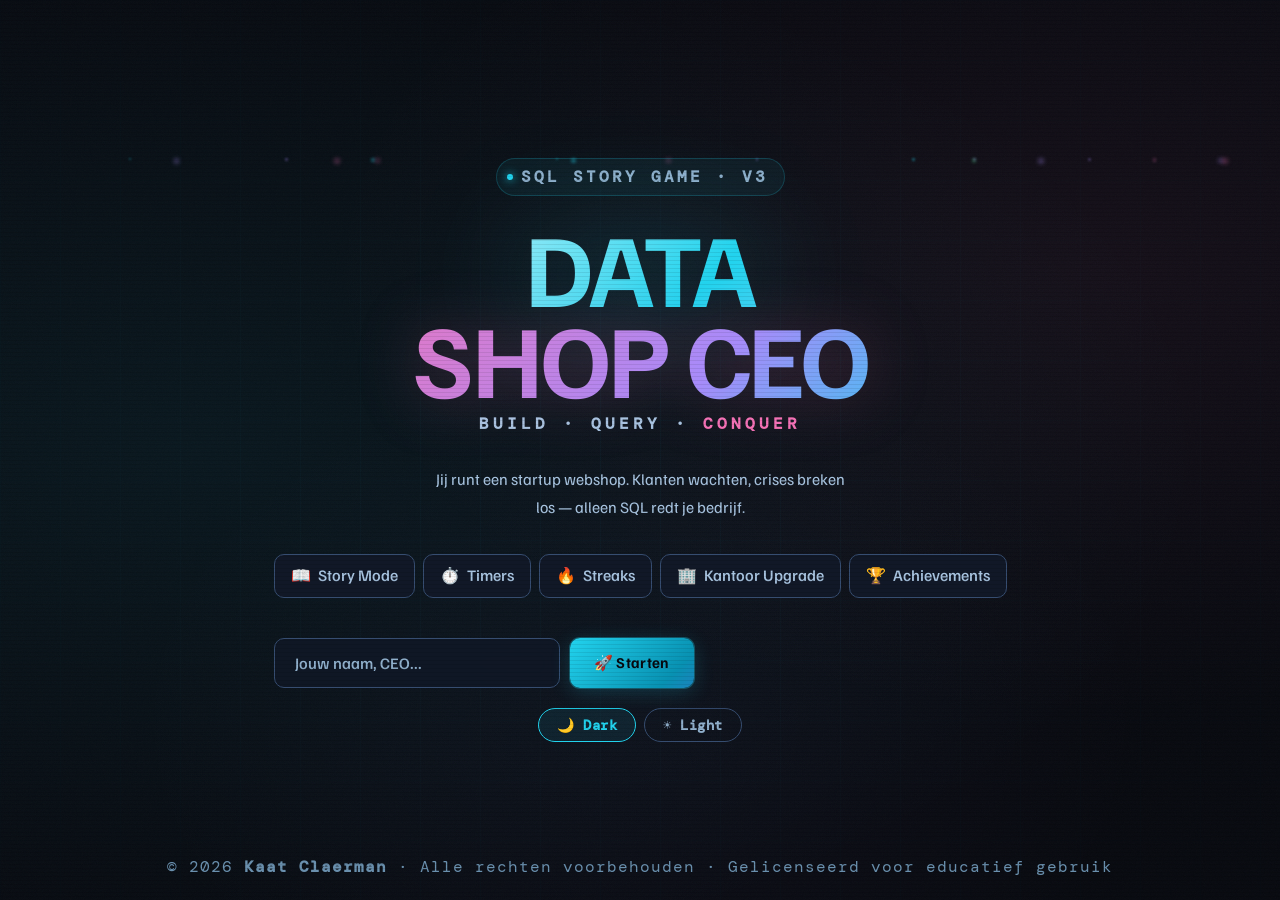
==== commit 1e9d6620: "Rename index (4).html to index.html" ====
--- a/index.html
+++ b/index.html
@@ -12,4129 +12,7 @@
   ║  Dit product is gelicenseerd voor educatief gebruik.         ║
   ╚══════════════════════════════════════════════════════════════╝
 -->
-<style>
-@import url('https://fonts.googleapis.com/css2?family=Space+Grotesk:wght@300;400;500;600;700&family=DM+Mono:wght@400;500&display=swap');
-@import url('https://fonts.googleapis.com/css2?family=Familjen+Grotesk:wght@400;500;600;700;800&family=DM+Mono:ital,wght@0,400;0,500;1,400&display=swap');
-/* Fallback fonts als Google Fonts niet beschikbaar is */
-
-:root {
-  /* Core palette — deep navy + electric accents */
-  --bg:       #07090f;
-  --bg2:      #0b0e17;
-  --bg3:      #0f1320;
-  --panel:    #111827;
-  --panel2:   #161d2e;
-  --panel3:   #1c2438;
-  --border:   #1e2a42;
-  --border2:  #293854;
-  --border3:  #3a4f72;
-
-  /* Brand colors */
-  --cyan:     #22d3ee;
-  --cyan2:    #06b6d4;
-  --cyan-dim: rgba(34,211,238,.08);
-  --pink:     #f472b6;
-  --pink2:    #ec4899;
-  --pink-dim: rgba(244,114,182,.08);
-  --green:    #4ade80;
-  --green2:   #22c55e;
-  --green-dim:rgba(74,222,128,.08);
-  --yellow:   #fbbf24;
-  --yellow2:  #f59e0b;
-  --orange:   #fb923c;
-  --red:      #f87171;
-  --red2:     #ef4444;
-  --purple:   #a78bfa;
-  --purple2:  #7c3aed;
-
-  /* Text */
-  --t1: #f0f6ff;
-  --t2: #8ba3c4;
-  --t3: #7a9ab8; /* 6.8:1 op donker bg — projectie-veilig */
-  --t4: #3d5878; /* 2.8:1 — alleen decoratief, geen body tekst */
-
-  /* Fonts */
-  --sans: 'Familjen Grotesk', 'Space Grotesk', system-ui, -apple-system, sans-serif;
-  --mono: 'DM Mono', 'Fira Mono', 'Consolas', monospace;
-  --display: 'Familjen Grotesk', 'Space Grotesk', system-ui, -apple-system, sans-serif;
-
-  --r:   10px;
-  --r2:  14px;
-  --r3:  20px;
-
-  --input-bg: #0f1320;
-}
-
-*, *::before, *::after { box-sizing: border-box; margin: 0; padding: 0; }
-html, body { min-height: 100vh; }
-
-body {
-  background: var(--bg);
-  color: var(--t1);
-  font-family: var(--sans);
-  overflow-x: hidden;
-  font-size: 16px;
-  line-height: 1.6;
-}
-
-/* Scanline overlay */
-body::before {
-  content: '';
-  position: fixed;
-  inset: 0;
-  background: repeating-linear-gradient(
-    0deg,
-    transparent,
-    transparent 3px,
-    rgba(0,0,0,.08) 3px,
-    rgba(0,0,0,.08) 4px
-  );
-  pointer-events: none;
-  z-index: 9999;
-}
-
-::-webkit-scrollbar { width: 5px; height: 5px; }
-::-webkit-scrollbar-track { background: var(--panel); }
-::-webkit-scrollbar-thumb { background: var(--border2); border-radius: 3px; }
-::-webkit-scrollbar-thumb:hover { background: var(--border3); }
-
-/* ════════════════════════════════════════════════════════════
-   LIGHT MODE — PROJECTIEMODUS
-   Filosofie: alles wat zichtbaar is op een beamer in een verlichte klas
-   • Geen rgba tints < 0.5 — alleen vaste kleuren
-   • Minimaal font-weight 500, labels 700
-   • Minimum tekstgrootte 12px, labels 13px
-   • Alle tekst ≥ 8:1 contrast (weerstaat projector-uitwassing)
-   • Donkere borders zodat kaarten duidelijk afgebakend zijn
-   ════════════════════════════════════════════════════════════ */
-body.light {
-  /* Achtergrond: duidelijk blauwgrijs — geen verwarring met kaarten */
-  --bg:       #d6e4f0;
-  --bg2:      #c8d9ea;
-  --bg3:      #bad0e4;
-  --panel:    #ffffff;
-  --panel2:   #f0f5fa;
-  --panel3:   #e2ecf5;
-  --border:   #7a9ab8;   /* donker genoeg om zichtbaar te zijn */
-  --border2:  #5a7fa0;
-  --border3:  #3a6285;
-
-  /* Accenten: allemaal ≥ 8:1 op wit */
-  --cyan:     #004e8c;   /* 9.1:1 */
-  --cyan2:    #00407a;
-  --cyan-dim: #dbeeff;   /* SOLID — geen rgba */
-  --pink:     #8b0f4a;   /* 9.8:1 */
-  --pink2:    #720c3d;
-  --pink-dim: #ffe0ee;
-  --green:    #0a5227;   /* 9.5:1 */
-  --green2:   #083d1d;
-  --green-dim:#d4f0e0;
-  --yellow:   #6b3000;   /* 10.2:1 */
-  --yellow2:  #562600;
-  --orange:   #7a2600;   /* 9.8:1 */
-  --red:      #7a1515;   /* 10.4:1 */
-  --red2:     #621010;
-  --purple:   #3e1696;   /* 12.1:1 */
-  --purple2:  #300f7a;
-
-  /* Tekst: allemaal ≥ 8:1 zodat ook t3/t4 leesbaar zijn bij projectie */
-  --t1: #0a0e1a;   /* 21:1 */
-  --t2: #142033;   /* 17:1 */
-  --t3: #1e3a5a;   /* 12:1 */
-  --t4: #2a5070;   /* 8.5:1 */
-
-  --input-bg: #ffffff;
-}
-
-/* ══ BASISTEKST GROTER ══ */
-body.light      { font-size: 15px; font-weight: 500; }
-body.light h1,
-body.light h2,
-body.light h3,
-body.light h4   { font-weight: 800; color: var(--t1); }
-body.light strong { font-weight: 800; }
-
-/* Alle kleine tekst (9px/10px/11px) → 13px minimum */
-body.light [style*="font-size:16px"],
-body.light [style*="font-size: 16px"],
-body.light [style*="font-size:15px"],
-body.light [style*="font-size: 15px"],
-body.light [style*="font-size:16px"],
-body.light [style*="font-size: 16px"] { font-size: 15px !important; font-weight: 600 !important; }
-body.light [style*="color:var(--t3)"],
-body.light [style*="color:var(--t4)"] { color: var(--t3) !important; }
-
-/* ── Scanline uit ── */
-body.light::before { display: none; }
-
-/* ════════════════════════════════════════════════════════════
-   DARK MODE — HOOG CONTRAST
-   Dezelfde filosofie als light mode maar voor donkere achtergrond:
-   • Alle tekst ≥ 7:1 contrast op donkere panelen
-   • Kleine tekst (9–11px) → 13px minimum, font-weight ≥ 600
-   • Labels en secundaire tekst vetter en groter
-   • Borders en dividers iets helderder
-   ════════════════════════════════════════════════════════════ */
-
-/* ── Betere tekstvariabelen in dark mode ── */
-body:not(.light) {
-  --t2: #a8c4e0;   /* was #8ba3c4 → meer contrast op donker */
-  --t3: #90b0cc;   /* was #7a9ab8 → +20% helderder */
-  --t4: #6a90ae;   /* was #3d5878 → veel helderder, was bijna onleesbaar */
-  --border:  #2a3a56;
-  --border2: #364d70;
-  --border3: #4a6490;
-}
-
-/* ── Kleine tekst groter & vetter ── */
-body:not(.light) .ceo-rank,
-body:not(.light) .ceo-xp-label,
-body:not(.light) .xp-to-next,
-body:not(.light) .cin-eyebrow,
-body:not(.light) .cin-speaker,
-body:not(.light) .sb-logo-sub,
-body:not(.light) .nav-section,
-body:not(.light) .streak-label,
-body:not(.light) .kpi-label,
-body:not(.light) .feed-time,
-body:not(.light) .erd-col-row,
-body:not(.light) .erd-col-row .erd-type,
-body:not(.light) .erd-col-row .erd-pk,
-body:not(.light) .erd-col-row .erd-fk,
-body:not(.light) .schema-col,
-body:not(.light) .col-type,
-body:not(.light) .btn-sm,
-body:not(.light) .btn-xs,
-body:not(.light) .tag,
-body:not(.light) .nav-badge,
-body:not(.light) .rep-header,
-body:not(.light) .ph-bc,
-body:not(.light) .term-hint,
-body:not(.light) .term-label,
-body:not(.light) .tv-name,
-body:not(.light) .tv-badge,
-body:not(.light) .ch-tab,
-body:not(.light) .filter-btn,
-body:not(.light) .db-subtab,
-body:not(.light) .table-tab,
-body:not(.light) .ach-desc,
-body:not(.light) .ach-name,
-body:not(.light) .syn-body,
-body:not(.light) .syn-code,
-body:not(.light) .daily-meta-sub,
-body:not(.light) .daily-xp-label,
-body:not(.light) .comp-label,
-body:not(.light) .sb-footer,
-body:not(.light) .boot-copyright,
-body:not(.light) .sc-chevron,
-body:not(.light) .sc-body { font-size: max(13px, 1em); }
-
-/* ── Specifieke kleine elementen: harde min-grootte ── */
-body:not(.light) .ceo-rank       { font-size: 16px !important; letter-spacing: 1px; color: var(--cyan); font-weight: 700; }
-body:not(.light) .ceo-xp-label   { font-size: 16px !important; color: var(--t3); font-weight: 600; }
-body:not(.light) .xp-to-next     { font-size: 16px !important; color: var(--t3); font-weight: 600; }
-body:not(.light) .cin-eyebrow    { font-size: 16px !important; font-weight: 700; letter-spacing: 3px; }
-body:not(.light) .cin-speaker    { font-size: 16px !important; font-weight: 700; letter-spacing: 2px; }
-body:not(.light) .sb-logo-sub    { font-size: 15px !important; color: var(--t3); font-weight: 600; letter-spacing: 1px; }
-body:not(.light) .nav-section    { font-size: 16px !important; color: var(--t3); font-weight: 800; letter-spacing: 1px; }
-body:not(.light) .streak-label   { font-size: 16px !important; color: var(--t3); font-weight: 700; }
-body:not(.light) .kpi-label      { font-size: 16px !important; color: var(--t3); font-weight: 700; }
-body:not(.light) .feed-time      { font-size: 16px !important; color: var(--t3); font-weight: 600; }
-body:not(.light) .term-hint      { font-size: 16px !important; color: var(--t3); font-weight: 600; }
-body:not(.light) .term-label     { font-size: 15px !important; color: var(--t2); font-weight: 700; }
-body:not(.light) .term-label.solved { color: var(--green) !important; font-weight: 800; }
-body:not(.light) .ach-desc       { font-size: 16px !important; color: var(--t3); font-weight: 600; }
-body:not(.light) .ach-name       { font-size: 15px !important; color: var(--t1); font-weight: 700; }
-body:not(.light) .ph-bc          { font-size: 15px !important; color: var(--t3); font-weight: 700; }
-body:not(.light) .rep-header     { font-size: 15px !important; color: var(--t1); font-weight: 700; }
-body:not(.light) .sb-footer      { font-size: 16px !important; color: var(--t4); }
-body:not(.light) .boot-copyright { font-size: 16px !important; color: var(--t4); }
-body:not(.light) .daily-xp-label { font-size: 16px !important; color: var(--t3); font-weight: 700; }
-body:not(.light) .daily-meta-sub { font-size: 15px !important; color: var(--t2); font-weight: 600; }
-body:not(.light) .comp-label     { font-size: 16px !important; color: var(--t3); font-weight: 700; }
-body:not(.light) .tv-name        { font-size: 15px !important; color: var(--cyan); font-weight: 700; }
-body:not(.light) .tv-badge       { font-size: 16px !important; font-weight: 700; }
-
-/* ── Schema & ERD tekst helderder ── */
-body:not(.light) .schema-col     { color: var(--t2); font-size: 15px; font-weight: 500; }
-body:not(.light) .col-type       { color: var(--t3); font-size: 16px; font-weight: 600; }
-body:not(.light) .erd-col-row    { color: var(--t2); font-size: 16px; font-weight: 600; }
-body:not(.light) .erd-col-row .erd-type { color: var(--t3); font-size: 16px; font-weight: 600; }
-
-/* ── Syntax highlighting in dark mode ── */
-body:not(.light) .hl-kw  { color: #5eead4; font-weight: 700; }   /* teal, helder */
-body:not(.light) .hl-fn  { color: #fbbf24; font-weight: 700; }   /* amber */
-body:not(.light) .hl-str { color: #86efac; }                      /* lichtgroen */
-body:not(.light) .hl-num { color: #fb923c; }                      /* oranje */
-body:not(.light) .hl-cmt { color: #8bbfd4; font-style: italic; } /* blauwgrijs, helderder dan t2 */
-body:not(.light) .hl-tbl { color: #f9a8d4; font-weight: 700; }   /* roze, helder */
-body:not(.light) .hl-op  { color: #c4b5fd; }                     /* paars */
-
-/* ── SQL editor textarea ── */
-body:not(.light) textarea.sql-editor,
-body:not(.light) textarea.sq-input,
-body:not(.light) #free-sql {
-  color: var(--t1) !important;
-  font-size: 16px !important;
-  font-weight: 400 !important;
-  caret-color: var(--cyan);
-}
-body:not(.light) textarea.sql-editor::placeholder,
-body:not(.light) textarea.sq-input::placeholder,
-body:not(.light) #free-sql::placeholder { color: var(--t4) !important; font-weight: 500 !important; }
-
-/* ── Data tabel ── */
-body:not(.light) table.data-table th { color: var(--t1); font-weight: 700; font-size: 16px; letter-spacing: .5px; }
-body:not(.light) table.data-table td { color: var(--t2); font-weight: 400; }
-body:not(.light) table.data-table td.pk { color: var(--yellow); font-weight: 700; }
-body:not(.light) table.data-table td.fk { color: var(--purple); font-weight: 600; }
-
-/* ── Navigation ── */
-body:not(.light) .nav-btn        { color: var(--t2); font-size: 16px; font-weight: 500; }
-body:not(.light) .nav-btn:hover  { color: var(--t1); }
-body:not(.light) .nav-btn.active { color: var(--cyan); font-weight: 700; }
-
-/* ── Scenario cards ── */
-body:not(.light) .sc-header  { color: var(--t1); font-weight: 700; }
-body:not(.light) .sc-chevron { color: var(--t3); }
-body:not(.light) .sc-body    { color: var(--t2); font-size: 16px; }
-body:not(.light) .sc-body p,
-body:not(.light) .sc-body div { color: var(--t2); }
-body:not(.light) .sc-body strong { color: var(--t1); font-weight: 700; }
-body:not(.light) .sc-body code { color: var(--purple); font-weight: 600; }
-
-/* ── Feedback ── */
-body:not(.light) .feedback     { font-size: 16px; line-height: 1.8; }
-body:not(.light) .feedback.ok  { color: var(--green); }
-body:not(.light) .feedback.err { color: var(--red); }
-body:not(.light) .feedback.hint { color: var(--yellow); }
-
-/* ── Chapter tabs / filter btns ── */
-body:not(.light) .ch-tab       { color: var(--t3); font-size: 15px; font-weight: 700; }
-body:not(.light) .ch-tab:hover { color: var(--t2); }
-body:not(.light) .ch-tab.active { color: var(--cyan); font-weight: 800; }
-body:not(.light) .ch-tab.done   { color: var(--green); font-weight: 800; }
-body:not(.light) .filter-btn   { color: var(--t3); font-size: 16px; font-weight: 700; }
-body:not(.light) .filter-btn:hover { color: var(--t2); }
-body:not(.light) .filter-btn.active { color: var(--cyan); font-weight: 800; }
-body:not(.light) .db-subtab    { color: var(--t3); font-size: 15px; font-weight: 700; }
-body:not(.light) .db-subtab:hover { color: var(--t2); }
-body:not(.light) .db-subtab.active { color: var(--cyan); font-weight: 800; }
-body:not(.light) .table-tab    { color: var(--t3); font-size: 15px; font-weight: 700; }
-body:not(.light) .table-tab:hover { color: var(--t2); }
-body:not(.light) .table-tab.active { color: var(--cyan); font-weight: 800; }
-
-/* ── Syntax panel ── */
-body:not(.light) .syn-title  { color: var(--t1); font-weight: 700; font-size: 16px; }
-body:not(.light) .syn-body   { color: var(--t2); font-size: 16px; }
-body:not(.light) .syn-code   { color: var(--t2); font-size: 15px; line-height: 1.9; }
-body:not(.light) .syn-table th { color: var(--t1); font-weight: 700; font-size: 15px; }
-body:not(.light) .syn-table td { color: var(--t2); font-size: 15px; }
-body:not(.light) .syn-tip    { color: var(--t2); font-size: 15px; }
-body:not(.light) .syn-tip-warn { color: var(--yellow); font-weight: 600; }
-
-/* ── Inline [style] overrides: kleine tekst in dark mode ── */
-body:not(.light) [style*="font-size:16px"],
-body:not(.light) [style*="font-size: 16px"],
-body:not(.light) [style*="font-size:15px"],
-body:not(.light) [style*="font-size: 15px"],
-body:not(.light) [style*="font-size:16px"],
-body:not(.light) [style*="font-size: 16px"] { font-size: 16px !important; font-weight: 600 !important; }
-
-/* ── Zorg dat t3/t4 inline stijlen ook helderder zijn in dark mode ── */
-body:not(.light) [style*="color:var(--t3)"] { color: var(--t3) !important; }
-body:not(.light) [style*="color:var(--t4)"] { color: var(--t4) !important; }
-
-/* ── Feed tekst ── */
-body:not(.light) .feed-title { color: var(--t1); font-weight: 700; font-size: 16px; }
-body:not(.light) .feed-text  { color: var(--t2); font-size: 15px; }
-
-/* ── KPI tiles ── */
-body:not(.light) .kpi-val { font-weight: 800; }
-body:not(.light) .kpi-val.good { color: var(--green); }
-body:not(.light) .kpi-val.warn { color: var(--orange); }
-body:not(.light) .kpi-val.bad  { color: var(--red); }
-
-/* ── Toast / popup ── */
-body:not(.light) .toast-label { color: var(--yellow); font-weight: 800; font-size: 16px; }
-body:not(.light) .toast-name  { color: var(--t1); font-weight: 800; }
-
-/* ── Settings ── */
-body:not(.light) .set-section h3 { color: var(--t1); font-weight: 700; }
-body:not(.light) .set-section p  { color: var(--t2); font-size: 16px; }
-body:not(.light) .comp-val       { color: var(--cyan); font-weight: 800; }
-
-/* ── Boot screen ── */
-body:not(.light) .boot-eyebrow  { color: var(--t3); font-size: 16px; font-weight: 700; }
-body:not(.light) .boot-tagline  { color: var(--t2); font-weight: 600; }
-body:not(.light) .boot-desc     { color: var(--t2); font-size: 16px; }
-
-/* ── Cinematic ── */
-body:not(.light) .cin-bubble    { color: var(--t2); font-size: 16px; }
-body:not(.light) .cin-bubble strong { color: var(--t1); }
-
-/* ── Daily challenge ── */
-body:not(.light) .daily-meta-title { color: var(--t1); font-weight: 700; font-size: 15px; }
-body:not(.light) .daily-xp-num     { color: var(--yellow); font-weight: 800; }
-
-/* ══ BOOT SCREEN ══ */
-body.light .boot-bg { background: #d6e4f0; }
-body.light .boot-grid { background-image: linear-gradient(rgba(0,78,140,.08) 1px, transparent 1px), linear-gradient(90deg, rgba(0,78,140,.08) 1px, transparent 1px); }
-body.light .boot-noise { display: none; }
-body.light .boot-logo .line1 { background: linear-gradient(135deg, #0a0e1a, #004e8c); -webkit-background-clip: text; background-clip: text; filter: none; }
-body.light .boot-logo .line2 { background: linear-gradient(135deg, #8b0f4a, #3e1696); -webkit-background-clip: text; background-clip: text; filter: none; }
-body.light .boot-eyebrow { color: var(--t3); font-weight: 700; font-size: 15px; }
-body.light .boot-tagline { color: var(--t2); font-weight: 700; }
-body.light .boot-tagline span { color: var(--pink); }
-body.light .boot-desc { color: var(--t2); font-size: 15px; }
-body.light .boot-input { background: #fff; border: 2px solid var(--border2); color: var(--t1); font-size: 15px; }
-body.light .boot-input::placeholder { color: var(--t4); }
-body.light .boot-input:focus { border-color: var(--cyan); }
-body.light .boot-feature { background: #fff; border: 2px solid var(--border); color: var(--t2); font-weight: 600; }
-body.light .boot-feature:hover { background: var(--panel2); color: var(--t1); border-color: var(--border2); }
-body.light .boot-copyright { color: var(--t4); font-size: 16px; }
-
-/* ══ CINEMATIC ══ */
-body.light .cin-bg { background: #d6e4f0; }
-body.light .cin-title { color: var(--t1); font-weight: 800; }
-body.light .cin-eyebrow { color: var(--cyan); font-weight: 700; }
-body.light .cin-bubble { background: #fff; border: 2px solid var(--border2); color: var(--t2); font-size: 15px; font-weight: 500; }
-body.light .cin-line.right .cin-bubble { background: #dbeeff; border-color: var(--border2); }
-body.light .cin-avatar { background: var(--panel2); border: 2px solid var(--border2); }
-body.light .cin-speaker { color: var(--t3); font-weight: 700; font-size: 15px; }
-
-/* ══ SIDEBAR ══ */
-body.light .sidebar { background: #fff; border-right: 3px solid var(--border); box-shadow: 3px 0 12px rgba(0,0,0,.15); }
-body.light .sb-brand { border-bottom: 2px solid var(--border); }
-body.light .sb-logo-mark { color: var(--cyan); }
-body.light .sb-logo-text { color: var(--t1); font-weight: 800; }
-body.light .sb-logo-sub  { color: var(--t3); font-weight: 600; font-size: 16px; }
-body.light .ceo-card { background: #dbeeff; border: 2px solid var(--border); }
-body.light .ceo-card::before { display: none; }
-body.light .ceo-name { color: var(--t1); font-weight: 800; font-size: 15px; }
-body.light .ceo-rank { color: var(--cyan); font-weight: 700; font-size: 15px; }
-body.light .ceo-xp-label { color: var(--t3); font-weight: 700; font-size: 15px; }
-body.light .ceo-xp-val { color: var(--yellow); font-weight: 800; }
-body.light .xp-track { background: var(--panel3); border: 1px solid var(--border); height: 8px; }
-body.light .xp-fill { background: linear-gradient(90deg, var(--cyan), var(--purple)); box-shadow: none; }
-body.light .xp-to-next { color: var(--t3); font-weight: 600; font-size: 16px; }
-body.light .streak-card { background: var(--panel2); border: 2px solid var(--border); }
-body.light .streak-card.hot { background: #ffe8d6; border-color: var(--orange); }
-body.light .streak-icon { font-size: 1.4rem; }
-body.light .streak-val { color: var(--orange); font-weight: 800; font-size: 1.3rem; }
-body.light .streak-label { color: var(--t3); font-weight: 700; font-size: 16px; }
-body.light .kpi-tile { background: var(--panel2); border: 2px solid var(--border); }
-body.light .kpi-val { color: var(--cyan); font-weight: 800; }
-body.light .kpi-val.good { color: var(--green); }
-body.light .kpi-val.warn { color: var(--orange); }
-body.light .kpi-val.bad  { color: var(--red); }
-body.light .kpi-label { color: var(--t3); font-weight: 700; font-size: 16px; text-transform: uppercase; letter-spacing: .5px; }
-body.light .rep-section { }
-body.light .rep-header { color: var(--t1); font-weight: 700; font-size: 15px; }
-body.light .rep-track { background: var(--panel3); border: 1px solid var(--border); height: 6px; }
-body.light .nav-section { color: var(--t3); font-weight: 800; font-size: 16px; letter-spacing: 1px; border-bottom: 2px solid var(--border); padding-bottom: 4px; }
-body.light .nav-btn { color: var(--t2); font-weight: 600; font-size: 16px; border-radius: 8px; }
-body.light .nav-btn:hover { background: var(--panel2); color: var(--t1); }
-body.light .nav-btn.active { background: #dbeeff; color: var(--cyan); font-weight: 700; border: 1px solid var(--border); }
-body.light .nav-btn.active::before { background: var(--cyan); }
-body.light .nav-icon { font-size: 16px; }
-body.light .nav-badge { background: var(--red); color: #fff; font-weight: 800; font-size: 16px; }
-body.light .nav-badge.daily-badge { background: var(--orange); }
-body.light .theme-toggle-btn { background: var(--panel2); border: 2px solid var(--border2); color: var(--t2); font-weight: 600; }
-body.light .theme-toggle-btn:hover { background: var(--panel3); color: var(--t1); }
-body.light .sb-footer { color: var(--t4); font-size: 16px; border-top: 2px solid var(--border); }
-
-/* ══ BUTTONS ══ */
-body.light .btn { font-weight: 700; }
-body.light .btn-primary { background: var(--cyan); color: #fff; border: none; box-shadow: 0 3px 10px rgba(0,0,0,.2); }
-body.light .btn-primary:hover { background: var(--cyan2); box-shadow: 0 5px 16px rgba(0,0,0,.25); }
-body.light .btn-outline { background: #fff; border: 2px solid var(--border2); color: var(--t2); }
-body.light .btn-outline:hover { background: var(--panel2); color: var(--t1); border-color: var(--border3); }
-body.light .btn-danger { background: #ffe8e8; border: 2px solid var(--red); color: var(--red); font-weight: 700; }
-body.light .btn-danger:hover { background: #ffd0d0; }
-body.light .btn::after { display: none; }
-
-/* ══ PANELS ══ */
-body.light .panel { background: var(--bg); }
-body.light .ph { border-bottom: none; padding-bottom: 16px; margin-bottom: 20px; }
-body.light .ph::after { opacity: .7; }
-body.light .ph-bc { color: var(--t3); font-weight: 700; font-size: 15px; }
-body.light .ph h2 { color: var(--t1); font-weight: 800; font-size: 1.4rem; }
-body.light .ph p  { color: var(--t2); font-size: 16px; font-weight: 500; }
-body.light .divider { background: var(--border); height: 2px; }
-
-/* ══ OFFICE / STATS ══ */
-body.light .office-card { background: #fff; border: 2px solid var(--border); box-shadow: 0 3px 12px rgba(0,0,0,.1); }
-body.light .office-info h3 { color: var(--t1); font-weight: 800; }
-body.light .office-info p { color: var(--t2); font-weight: 500; }
-body.light .perk { background: var(--panel2); border: 2px solid var(--border); color: var(--t2); font-weight: 700; }
-body.light .stat-tile { background: #fff; border: 2px solid var(--border); box-shadow: 0 3px 10px rgba(0,0,0,.08); }
-body.light .stat-tile:hover { border-color: var(--border3); box-shadow: 0 5px 18px rgba(0,0,0,.12); }
-body.light .stat-icon { font-size: 1.6rem; }
-body.light .stat-val { color: var(--t1); font-weight: 800; font-size: 1.3rem; }
-body.light .stat-label { color: var(--t2); font-weight: 700; font-size: 15px; }
-body.light .stat-trend { font-weight: 700; font-size: 16px; border: 2px solid; }
-body.light .stat-trend.trend-up { background: #d4f0e0; color: var(--green); border-color: var(--green); }
-body.light .stat-trend.trend-dn { background: #ffe8e8; color: var(--red); border-color: var(--red); }
-
-/* ══ FEED ══ */
-body.light .feed-box { background: #fff; border: 2px solid var(--border); box-shadow: 0 3px 10px rgba(0,0,0,.08); }
-body.light .feed-head { border-bottom: 2px solid var(--border); }
-body.light .feed-title { color: var(--t1); font-weight: 800; font-size: 16px; }
-body.light .feed-text  { color: var(--t2); font-weight: 500; font-size: 15px; }
-body.light .feed-time  { color: var(--t3); font-weight: 700; font-size: 16px; }
-body.light .feed-dot.ok   { background: var(--green); }
-body.light .feed-dot.warn { background: var(--orange); }
-body.light .feed-dot.info { background: var(--cyan); }
-body.light .live-indicator { background: #d4f0e0; color: var(--green); border: 2px solid var(--green); font-weight: 700; font-size: 16px; }
-body.light .live-dot { background: var(--green); }
-
-/* ══ DASHBOARD TUT CARD ══ */
-body.light .dash-tut-card { background: #fff; border: 2px solid var(--border); box-shadow: 0 3px 10px rgba(0,0,0,.08); }
-body.light .dash-tut-info h4 { color: var(--t1); font-weight: 800; }
-body.light .dash-tut-info p  { color: var(--t2); font-weight: 500; }
-body.light .dash-tut-track { background: var(--panel3); border: 1px solid var(--border); height: 6px; }
-
-/* ══ CHAPTER TABS ══ */
-body.light .ch-tabs { border-bottom: 2px solid var(--border); }
-body.light .ch-tab { color: var(--t3); border: 2px solid transparent; font-weight: 700; font-size: 15px; }
-body.light .ch-tab:hover { color: var(--t2); border-color: var(--border); background: var(--panel2); }
-body.light .ch-tab.active { border-color: var(--cyan); color: var(--cyan); background: #dbeeff; font-weight: 800; }
-body.light .ch-tab.done { border-color: var(--green); color: var(--green); background: #d4f0e0; font-weight: 800; }
-
-/* ══ FILTER BUTTONS ══ */
-body.light .filter-btn { background: #fff; border: 2px solid var(--border); color: var(--t3); font-weight: 700; font-size: 16px; }
-body.light .filter-btn:hover { color: var(--t2); border-color: var(--border2); background: var(--panel2); }
-body.light .filter-btn.active { background: #dbeeff; color: var(--cyan); border-color: var(--cyan); font-weight: 800; }
-
-/* ══ SCENARIO CARDS ══ */
-body.light .sc-card { background: #fff; border: 2px solid var(--border); box-shadow: 0 2px 8px rgba(0,0,0,.08); }
-body.light .sc-card:hover { border-color: var(--border3); box-shadow: 0 5px 16px rgba(0,0,0,.12); }
-body.light .sc-card.done { background: #f0faf4; border: 2px solid var(--green); }
-body.light .sc-card.urgent { background: #fff8f0; border: 2px solid var(--orange); }
-body.light .sc-header { color: var(--t1); font-weight: 700; }
-body.light .sc-chevron { color: var(--t3); }
-body.light .sc-chevron.open { color: var(--t2); }
-body.light .sc-body { border-top: 2px solid var(--border); font-size: 16px; color: var(--t2); }
-body.light .sc-body p, body.light .sc-body div { color: var(--t2); }
-body.light .sc-body strong { color: var(--t1); font-weight: 800; }
-body.light .sc-body code { background: var(--panel3); color: var(--purple); border: 1px solid var(--border); font-weight: 700; padding: 1px 5px; border-radius: 4px; }
-
-/* ══ TAGS ══ */
-body.light .tag { font-weight: 800; font-size: 16px; border-width: 2px; }
-body.light .tag-easy   { background: #d4f0e0; color: var(--green);  border-color: var(--green); }
-body.light .tag-medium { background: #ffe8d6; color: var(--orange); border-color: var(--orange); }
-body.light .tag-hard   { background: #ffe8e8; color: var(--red);    border-color: var(--red); }
-body.light .tag-xp     { background: #ffe4cc; color: var(--yellow); border-color: var(--yellow); }
-body.light .tag-lpd    { background: #e8deff; color: var(--purple); border-color: var(--purple); }
-body.light .tag-done   { background: #d4f0e0; color: var(--green);  border-color: var(--green); }
-body.light .tag-urgent { background: #ffe8e8; color: var(--red);    border-color: var(--red);   animation: pulse 1s ease-in-out infinite; }
-body.light .tag-time   { background: #dbeeff; color: var(--cyan);   border-color: var(--cyan); }
-
-/* ══ TERMINAL ══ */
-body.light .terminal { background: #f0f5fa; border: 2px solid var(--border2); box-shadow: 0 3px 12px rgba(0,0,0,.1); }
-body.light .term-titlebar { background: var(--panel3); border-bottom: 2px solid var(--border2); }
-body.light .term-footer   { background: var(--panel3); border-top:    2px solid var(--border2); }
-body.light .term-label    { color: var(--t3); font-weight: 700; font-size: 15px; }
-body.light .term-label.solved { color: var(--green); font-weight: 800; }
-body.light .term-hint     { color: var(--t3); font-weight: 600; font-size: 16px; }
-
-/* ══ SQL EDITOR ══ */
-body.light .hl-wrap { background: #fff; border: 2px solid var(--border2); border-radius: 8px; }
-body.light .hl-wrap:focus-within { border-color: var(--cyan); box-shadow: 0 0 0 4px #dbeeff; }
-body.light .hl-backdrop,
-body.light .sql-highlight-layer { background: transparent; }
-body.light textarea.sql-editor,
-body.light textarea.sq-input,
-body.light #free-sql {
-  background: transparent !important;
-  color: var(--t2) !important;
-  font-size: 15px !important;
-  line-height: 2 !important;
-  font-weight: 500 !important;
-  caret-color: var(--cyan);
-}
-body.light textarea.sql-editor::placeholder,
-body.light textarea.sq-input::placeholder,
-body.light #free-sql::placeholder { color: var(--t4) !important; font-weight: 500 !important; }
-
-/* SQL syntax: donker, vet, hoog contrast — alle ≥ 9:1 */
-body.light .hl-kw,
-body.light .sql-highlight-layer .hl-kw  { color: #004e8c; font-weight: 800; }  /* SELECT/FROM 9.1:1 */
-body.light .hl-kw2,
-body.light .sql-highlight-layer .hl-kw2 { color: #3e1696; font-weight: 800; }  /* INSERT/UPDATE 12.1:1 */
-body.light .hl-kw3,
-body.light .sql-highlight-layer .hl-kw3 { color: #8b0f4a; font-weight: 800; }  /* CREATE/ALTER  9.8:1 */
-body.light .hl-fn,
-body.light .sql-highlight-layer .hl-fn  { color: #6b3000; font-weight: 700; }  /* COUNT/AVG 10.2:1 */
-body.light .hl-str,
-body.light .sql-highlight-layer .hl-str { color: #0a5227; }                     /* 'strings'  9.5:1 */
-body.light .hl-num,
-body.light .sql-highlight-layer .hl-num { color: #7a2600; }                     /* numbers    9.8:1 */
-body.light .hl-cmt,
-body.light .sql-highlight-layer .hl-cmt { color: #2a5070; font-style: italic; } /* comments   8.5:1 */
-body.light .hl-tbl,
-body.light .sql-highlight-layer .hl-tbl { color: #720c3d; font-weight: 700; }  /* tabellen  10.8:1 */
-body.light .hl-op,
-body.light .sql-highlight-layer .hl-op  { color: #142033; }                     /* operators 17.0:1 */
-
-/* ══ FEEDBACK ══ */
-body.light .feedback { font-weight: 600; border-width: 2px; font-size: 16px; line-height: 1.8; }
-body.light .feedback.ok   { background: #d4f0e0; border-color: var(--green);  border-left: 4px solid var(--green);  color: var(--green);  padding-left: 18px; }
-body.light .feedback.err  { background: #ffe8e8; border-color: var(--red);    border-left: 4px solid var(--red);    color: var(--red);    padding-left: 18px; }
-body.light .feedback.hint { background: #ffe4cc; border-color: var(--yellow); border-left: 4px solid var(--yellow); color: var(--yellow); padding-left: 18px; }
-body.light .feedback strong { font-weight: 800; }
-body.light .feedback code { background: rgba(0,0,0,.07); border: 1px solid var(--border); font-weight: 700; padding: 1px 4px; border-radius: 3px; }
-
-/* ══ TABLE VIEWER ══ */
-body.light .tv-header { background: var(--panel3); border-bottom: 2px solid var(--border); }
-body.light .tv-name   { color: var(--cyan); font-weight: 800; font-size: 15px; }
-body.light .tv-badge  { background: #dbeeff; color: var(--cyan); border: 2px solid var(--cyan); font-weight: 800; font-size: 16px; }
-body.light table.data-table { font-size: 15px; }
-body.light table.data-table th { background: var(--panel3); color: var(--t2); border-bottom: 2px solid var(--border2); font-weight: 800; font-size: 16px; letter-spacing: .5px; }
-body.light table.data-table td { color: var(--t2); border-bottom: 1px solid var(--border); font-weight: 500; }
-body.light table.data-table tr:hover td { background: #eef6ff; }
-body.light table.data-table td.pk { color: var(--yellow); font-weight: 800; }
-body.light table.data-table td.fk { color: var(--purple); font-weight: 700; }
-
-/* ══ SCHEMA ══ */
-body.light .schema-card { background: #fff; border: 2px solid var(--border); }
-body.light .schema-head { background: var(--panel3); border-bottom: 2px solid var(--border); color: var(--t1); font-weight: 800; font-size: 15px; }
-body.light .schema-col  { border-bottom: 1px solid var(--border); color: var(--t2); font-size: 15px; font-weight: 500; }
-body.light .col-pk   { color: var(--yellow); font-weight: 800; }
-body.light .col-fk   { color: var(--purple); font-weight: 700; }
-body.light .col-type { color: var(--t3); font-weight: 600; }
-body.light .table-tabs { border-bottom: 2px solid var(--border); }
-body.light .table-tab  { color: var(--t3); border: 2px solid transparent; font-weight: 700; font-size: 15px; }
-body.light .table-tab:hover  { color: var(--t2); border-color: var(--border); background: var(--panel2); }
-body.light .table-tab.active { background: #dbeeff; color: var(--cyan); border-color: var(--cyan); font-weight: 800; }
-
-/* ══ ERD ══ */
-body.light .erd-table      { background: #fff; border: 2px solid var(--border2); }
-body.light .erd-table:hover { border-color: var(--border3); box-shadow: 0 4px 14px rgba(0,0,0,.12); }
-body.light .erd-table-head { background: var(--panel3); border-bottom: 2px solid var(--border2); color: var(--t1); font-weight: 800; font-size: 15px; }
-body.light .erd-col-row    { border-bottom: 1px solid var(--border); color: var(--t2); font-size: 16px; font-weight: 600; }
-body.light .erd-col-row:hover { background: #eef6ff; }
-body.light .erd-col-row .erd-pk   { color: var(--yellow); font-weight: 800; font-size: 16px; }
-body.light .erd-col-row .erd-fk   { color: var(--purple); font-weight: 800; font-size: 16px; }
-body.light .erd-col-row .erd-type { color: var(--t3);    font-weight: 600; font-size: 16px; }
-body.light .erd-col-row .erd-fk-ref { color: var(--purple); font-weight: 700; font-size: 16px; }
-body.light .erd-rel-pill { background: #dbeeff; border: 2px solid var(--border); color: var(--t2); font-weight: 700; font-size: 16px; }
-
-/* ══ DB SUBTABS ══ */
-body.light .db-subtab       { color: var(--t3); border: 2px solid transparent; font-weight: 700; font-size: 15px; }
-body.light .db-subtab:hover { color: var(--t2); border-color: var(--border); }
-body.light .db-subtab.active { background: #dbeeff; color: var(--cyan); border-color: var(--cyan); font-weight: 800; }
-
-/* ══ SYNTAX PANEL ══ */
-body.light .syn-card       { background: #fff; border: 2px solid var(--border); }
-body.light .syn-card:hover { border-color: var(--border3); box-shadow: 0 4px 16px rgba(0,0,0,.1); }
-body.light .syn-head       { background: var(--panel3); border-bottom: 2px solid var(--border); }
-body.light .syn-title      { color: var(--t1); font-weight: 800; font-size: 16px; }
-body.light .syn-body       { color: var(--t2); font-size: 16px; }
-body.light .syn-code       { background: #f0f5fa; border: 2px solid var(--border); color: var(--t2); font-size: 15px; line-height: 2; }
-body.light .syn-code .sc-kw      { color: var(--cyan);   font-weight: 800; }
-body.light .syn-code .sc-comment { color: var(--t3); font-style: italic; }
-body.light .syn-badge { font-weight: 800; font-size: 16px; border-width: 2px; }
-body.light .syn-badge-select { background: #dbeeff; color: var(--cyan);   border-color: var(--cyan); }
-body.light .syn-badge-insert { background: #d4f0e0; color: var(--green);  border-color: var(--green); }
-body.light .syn-badge-update { background: #ffe4cc; color: var(--yellow); border-color: var(--yellow); }
-body.light .syn-badge-delete { background: #ffe8e8; color: var(--red);    border-color: var(--red); }
-body.light .syn-badge-ddl    { background: #e8deff; color: var(--purple); border-color: var(--purple); }
-body.light .syn-badge-join   { background: #dbeeff; color: var(--cyan);   border-color: var(--cyan); }
-body.light .syn-badge-agg    { background: #ffe4cc; color: var(--yellow); border-color: var(--yellow); }
-body.light .syn-badge-where  { background: #dbeeff; color: var(--cyan);   border-color: var(--cyan); }
-body.light .syn-table th   { background: var(--panel3); color: var(--t1); border: 2px solid var(--border); font-weight: 800; font-size: 15px; }
-body.light .syn-table td   { border: 1px solid var(--border); color: var(--t2); font-size: 15px; }
-body.light .syn-table tr:hover td { background: #eef6ff; }
-body.light .syn-table code { background: #dbeeff; color: var(--cyan); border: 1px solid var(--cyan); font-weight: 700; padding: 1px 5px; }
-body.light .syn-tip        { background: #f0f5fa; border: 2px solid var(--border); color: var(--t2); font-size: 15px; }
-body.light .syn-tip code   { background: #dbeeff; color: var(--cyan); font-weight: 700; }
-body.light .syn-tip-warn   { background: #ffe4cc; border: 2px solid var(--yellow); color: var(--yellow); font-weight: 600; }
-body.light .syn-ex         { border-color: var(--border); }
-
-/* ══ ACHIEVEMENTS ══ */
-body.light .ach-tile          { background: var(--panel2); border: 2px solid var(--border); }
-body.light .ach-tile.unlocked { background: #fff; border: 2px solid var(--cyan); }
-body.light .ach-tile.unlocked:hover { border-color: var(--purple); box-shadow: 0 4px 16px rgba(0,0,0,.12); }
-body.light .ach-icon   { font-size: 2rem; }
-body.light .ach-name   { color: var(--t1); font-weight: 800; font-size: 15px; }
-body.light .ach-desc   { color: var(--t3); font-weight: 600; font-size: 16px; }
-
-/* ══ DAILY CHALLENGE ══ */
-body.light .daily-card    { background: #fff; border: 2px solid var(--border); box-shadow: 0 3px 12px rgba(0,0,0,.09); }
-body.light .daily-header  { border-bottom: 2px solid var(--border); }
-body.light .daily-icon-wrap { background: var(--panel2); border: 2px solid var(--border); }
-body.light .daily-meta-title { color: var(--t1); font-weight: 800; font-size: 15px; }
-body.light .daily-meta-sub   { color: var(--t2); font-weight: 600; font-size: 15px; }
-body.light .daily-xp-badge   { background: #ffe4cc; border: 2px solid var(--yellow); }
-body.light .daily-xp-num     { color: var(--yellow); font-weight: 800; font-size: 1.2rem; }
-body.light .daily-xp-label   { color: var(--t3); font-weight: 700; font-size: 16px; }
-body.light .daily-done-banner { background: #d4f0e0; border: 2px solid var(--green); color: var(--green); font-weight: 700; }
-
-/* ══ SETTINGS ══ */
-body.light .set-section   { background: #fff; border: 2px solid var(--border); }
-body.light .set-section h3 { color: var(--t1); font-weight: 800; }
-body.light .set-section p  { color: var(--t2); font-size: 16px; font-weight: 500; }
-body.light .set-danger-zone { background: #ffe8e8; border: 2px solid var(--red); }
-body.light .set-danger-zone h3 { color: var(--red); font-weight: 800; }
-body.light .comp-stat { background: var(--panel2); border: 2px solid var(--border); }
-body.light .comp-val  { color: var(--cyan); font-weight: 800; }
-body.light .comp-label { color: var(--t3); font-weight: 700; font-size: 16px; }
-
-/* ══ POPUPS / TOASTS ══ */
-body.light .xp-popup   { background: #fff; border: 2px solid var(--border2); box-shadow: 0 8px 40px rgba(0,0,0,.2); color: var(--t1); }
-body.light .ach-toast  { background: #fff; border: 2px solid var(--border2); box-shadow: 0 8px 40px rgba(0,0,0,.2); }
-body.light .toast-label { color: var(--yellow); font-weight: 800; font-size: 16px; }
-body.light .toast-name  { color: var(--t1); font-weight: 800; }
-body.light .streak-popup { background: #fff; border: 3px solid var(--orange); box-shadow: 0 20px 60px rgba(0,0,0,.2); }
-body.light .streak-popup-num   { color: var(--orange); font-weight: 800; }
-body.light .streak-popup-label { color: var(--t2); font-weight: 600; font-size: 15px; }
-body.light .streak-popup-bonus { color: var(--yellow); font-weight: 800; }
-
-/* ══ TIP CARD ══ */
-body.light .tip-card { background: #dbeeff; border: 2px solid var(--cyan); }
-body.light .tip-card .tip-label { color: var(--cyan); font-weight: 800; }
-
-/* ══ SQL EXPLAIN ══ */
-body.light .sql-explain       { background: #dbeeff; border: 2px solid var(--cyan); }
-body.light .sql-explain-title { color: var(--cyan); font-weight: 800; }
-body.light .sql-explain-kw    { background: #fff; color: var(--cyan); border: 2px solid var(--cyan); font-weight: 800; }
-body.light .sql-explain-desc  { color: var(--t2); font-weight: 500; }
-body.light .sql-error-explain       { background: #ffe8e8; border: 2px solid var(--red); }
-body.light .sql-error-explain-title { color: var(--red); font-weight: 800; }
-body.light .sql-error-kw            { background: #fff; color: var(--red); border: 2px solid var(--red); font-weight: 800; }
-
-/* ══ MODALS ══ */
-body.light #key-help { background: #fff !important; border: 2px solid var(--border2) !important; box-shadow: 0 20px 60px rgba(0,0,0,.2) !important; color: var(--t1) !important; }
-body.light #key-help-backdrop { background: rgba(0,0,0,.3) !important; }
-
-/* ══ TUTORIAL ══ */
-body.light .tut-sidebar-progress { color: var(--cyan); font-weight: 800; font-size: 15px; }
-body.light .sc-tut-link  { background: #e8deff; border: 2px solid var(--purple); color: var(--purple); font-weight: 700; }
-body.light .sc-tut-link:hover { background: #d8caff; }
-body.light .sc-replay-btn { background: var(--panel2); border: 2px solid var(--border2); color: var(--t3); font-weight: 600; }
-body.light .sc-replay-btn:hover { color: var(--cyan); border-color: var(--cyan); }
-
-/* ══ SCROLLBAR ══ */
-body.light ::-webkit-scrollbar { width: 8px; height: 8px; }
-body.light ::-webkit-scrollbar-track { background: var(--panel2); }
-body.light ::-webkit-scrollbar-thumb { background: var(--border2); border-radius: 4px; }
-body.light ::-webkit-scrollbar-thumb:hover { background: var(--border3); }
-
-/* ── TOEGANKELIJKHEID: Verminder animaties ── */
-@media (prefers-reduced-motion: reduce) {
-  *, *::before, *::after {
-    animation-duration: 0.01ms !important;
-    animation-iteration-count: 1 !important;
-    transition-duration: 0.01ms !important;
-    animation-delay: 0ms !important;
-  }
-}
-
-/* ── SCREENS ── */
-.screen { display: none; }
-
-#s-boot.active {
-  display: flex;
-  min-height: 100vh;
-  flex-direction: column;
-  align-items: center;
-  justify-content: center;
-  position: relative;
-  overflow: hidden;
-}
-
-#s-cin.active {
-  display: flex;
-  min-height: 100vh;
-  flex-direction: column;
-  align-items: center;
-  justify-content: center;
-  background: var(--bg);
-  position: relative;
-}
-
-#s-game.active {
-  display: grid;
-  grid-template-columns: 260px 1fr;
-  min-height: 100vh;
-}
-
-/* ── BOOT SCREEN ── */
-.boot-bg {
-  position: absolute;
-  inset: 0;
-  background:
-    radial-gradient(ellipse 80% 60% at 15% 50%, rgba(34,211,238,.07), transparent),
-    radial-gradient(ellipse 60% 50% at 85% 30%, rgba(244,114,182,.06), transparent),
-    radial-gradient(ellipse 40% 40% at 50% 80%, rgba(167,139,250,.04), transparent),
-    var(--bg);
-}
-
-.boot-grid {
-  position: absolute;
-  inset: 0;
-  background-image:
-    linear-gradient(rgba(34,211,238,.025) 1px, transparent 1px),
-    linear-gradient(90deg, rgba(34,211,238,.025) 1px, transparent 1px);
-  background-size: 60px 60px;
-  mask-image: radial-gradient(ellipse 90% 90% at 50% 50%, black, transparent);
-}
-
-.boot-noise {
-  position: absolute;
-  inset: 0;
-  opacity: .03;
-  background-image: url("data:image/svg+xml,%3Csvg viewBox='0 0 256 256' xmlns='http://www.w3.org/2000/svg'%3E%3Cfilter id='noise'%3E%3CfeTurbulence type='fractalNoise' baseFrequency='0.9' numOctaves='4' stitchTiles='stitch'/%3E%3C/filter%3E%3Crect width='100%25' height='100%25' filter='url(%23noise)'/%3E%3C/svg%3E");
-  background-size: 200px 200px;
-  pointer-events: none;
-}
-
-.boot-content {
-  position: relative;
-  z-index: 1;
-  text-align: center;
-  animation: fadeUp .9s cubic-bezier(.16,1,.3,1) forwards;
-  /* Fallback: zichtbaar ook zonder animatie */
-}
-
-/* Zorg dat boot elementen altijd zichtbaar zijn na animatie */
-#s-boot.active .boot-content,
-#s-boot.active .boot-form {
-  opacity: 1;
-}
-
-.boot-eyebrow {
-  display: inline-flex;
-  align-items: center;
-  gap: 8px;
-  background: rgba(34,211,238,.06);
-  border: 1px solid rgba(34,211,238,.2);
-  border-radius: 100px;
-  padding: 5px 16px 5px 10px;
-  font-family: var(--mono);
-  font-size: 15px;
-  letter-spacing: 3px;
-  color: var(--cyan);
-  text-transform: uppercase;
-  margin-bottom: 24px;
-  animation: pulse 3s ease-in-out infinite;
-}
-
-.boot-eyebrow::before {
-  content: '';
-  width: 6px;
-  height: 6px;
-  border-radius: 50%;
-  background: var(--cyan);
-  box-shadow: 0 0 8px var(--cyan);
-  animation: pulse 1.5s ease-in-out infinite;
-}
-
-.boot-logo {
-  font-family: var(--display);
-  font-size: clamp(3rem, 9vw, 6.5rem);
-  font-weight: 800;
-  line-height: .88;
-  letter-spacing: -2px;
-  margin-bottom: 8px;
-  position: relative;
-}
-
-.boot-logo .line1 {
-  display: block;
-  background: linear-gradient(135deg, #ffffff 0%, var(--cyan) 60%, #7dd3fc 100%);
-  -webkit-background-clip: text;
-  -webkit-text-fill-color: transparent;
-  background-clip: text;
-  filter: drop-shadow(0 0 40px rgba(34,211,238,.3));
-}
-
-.boot-logo .line2 {
-  display: block;
-  background: linear-gradient(135deg, var(--pink) 0%, var(--purple) 60%, var(--cyan) 100%);
-  -webkit-background-clip: text;
-  -webkit-text-fill-color: transparent;
-  background-clip: text;
-  filter: drop-shadow(0 0 30px rgba(244,114,182,.25));
-}
-
-.boot-tagline {
-  font-family: var(--mono);
-  font-size: 16px;
-  letter-spacing: 4px;
-  color: var(--t3);
-  text-transform: uppercase;
-  margin-bottom: 28px;
-}
-
-.boot-tagline span { color: var(--pink); }
-
-.boot-desc {
-  color: var(--t2);
-  font-size: 15px;
-  max-width: 420px;
-  line-height: 1.8;
-  margin: 0 auto 32px;
-  font-weight: 400;
-}
-
-.boot-features {
-  display: flex;
-  gap: 8px;
-  flex-wrap: wrap;
-  justify-content: center;
-  margin-bottom: 40px;
-}
-
-.boot-feature {
-  background: var(--panel);
-  border: 1px solid var(--border2);
-  border-radius: var(--r);
-  padding: 8px 16px;
-  font-size: 16px;
-  color: var(--t2);
-  display: flex;
-  align-items: center;
-  gap: 7px;
-  font-weight: 500;
-  transition: all .2s;
-}
-
-.boot-feature:hover {
-  border-color: var(--border3);
-  color: var(--t1);
-  background: var(--panel2);
-}
-
-.boot-feature .icon { font-size: 16px; }
-
-.boot-form {
-  display: flex;
-  gap: 10px;
-  max-width: 400px;
-  width: 90%;
-  animation: fadeUp .9s .15s cubic-bezier(.16,1,.3,1) forwards;
-}
-
-.boot-input {
-  flex: 1;
-  background: rgba(17,24,39,.8);
-  border: 1.5px solid var(--border2);
-  color: var(--t1);
-  padding: 14px 20px;
-  border-radius: var(--r);
-  font-family: var(--sans);
-  font-size: 16px;
-  font-weight: 500;
-  outline: none;
-  transition: border-color .2s, box-shadow .2s;
-  backdrop-filter: blur(10px);
-}
-
-.boot-input:focus {
-  border-color: var(--cyan);
-  box-shadow: 0 0 0 3px rgba(34,211,238,.1), 0 0 24px rgba(34,211,238,.12);
-}
-
-.boot-input::placeholder { color: var(--t3); }
-
-.boot-saved {
-  font-family: var(--mono);
-  font-size: 16px;
-  color: var(--green);
-  margin-top: 14px;
-  animation: fadeUp .5s forwards;
-  opacity: .85;
-}
-
-/* ── Boot theme toggle ── */
-.boot-theme-toggle {
-  display: flex;
-  gap: 8px;
-  margin-top: 20px;
-  justify-content: center;
-}
-.boot-theme-btn {
-  font-family: var(--mono);
-  font-size: 14px;
-  font-weight: 600;
-  padding: 7px 18px;
-  border-radius: 999px;
-  border: 1.5px solid var(--border2);
-  background: transparent;
-  color: var(--t3);
-  cursor: pointer;
-  transition: background .15s, color .15s, border-color .15s;
-  letter-spacing: .5px;
-}
-.boot-theme-btn:hover {
-  color: var(--t1);
-  border-color: var(--border3);
-}
-.boot-theme-btn.active {
-  background: var(--cyan-dim);
-  border-color: var(--cyan);
-  color: var(--cyan);
-}
-body.light .boot-theme-btn.active {
-  background: var(--cyan-dim);
-  border-color: var(--cyan);
-  color: var(--cyan);
-}
-
-/* Copyright footer on boot */
-.boot-copyright {
-  position: absolute;
-  bottom: 20px;
-  left: 0;
-  right: 0;
-  text-align: center;
-  font-family: var(--mono);
-  font-size: 15px;
-  color: var(--t4);
-  letter-spacing: 1px;
-}
-
-.boot-copyright a { color: var(--t3); text-decoration: none; }
-.boot-copyright a:hover { color: var(--t2); }
-
-/* ── BUTTONS ── */
-.btn {
-  display: inline-flex;
-  align-items: center;
-  gap: 8px;
-  padding: 13px 24px;
-  border-radius: var(--r);
-  border: none;
-  font-family: var(--sans);
-  font-size: 15px;
-  font-weight: 700;
-  cursor: pointer;
-  transition: all .2s cubic-bezier(.16,1,.3,1);
-  white-space: nowrap;
-  letter-spacing: .3px;
-  position: relative;
-  overflow: hidden;
-}
-
-.btn::after {
-  content: '';
-  position: absolute;
-  inset: 0;
-  background: rgba(255,255,255,.06);
-  opacity: 0;
-  transition: opacity .15s;
-}
-
-.btn:hover::after { opacity: 1; }
-
-.btn-primary {
-  background: linear-gradient(135deg, var(--cyan2), #0891b2);
-  color: var(--bg);
-  box-shadow: 0 0 0 1px rgba(34,211,238,.3), 0 4px 20px rgba(34,211,238,.2);
-}
-
-.btn-primary:hover {
-  transform: translateY(-2px);
-  box-shadow: 0 0 0 1px rgba(34,211,238,.5), 0 8px 28px rgba(34,211,238,.3);
-}
-
-.btn-outline {
-  background: transparent;
-  border: 1.5px solid var(--border2);
-  color: var(--t2);
-}
-
-.btn-outline:hover {
-  border-color: var(--border3);
-  color: var(--t1);
-  background: var(--panel2);
-}
-
-.btn-danger {
-  background: rgba(248,113,113,.1);
-  border: 1.5px solid rgba(248,113,113,.3);
-  color: var(--red);
-}
-
-.btn-danger:hover {
-  background: rgba(248,113,113,.18);
-  border-color: var(--red);
-}
-
-.btn-sm { padding: 7px 14px; font-size: 16px; }
-.btn-xs { padding: 5px 11px; font-size: 16px; }
-
-/* ── CINEMATIC ── */
-.cin-bg {
-  position: absolute;
-  inset: 0;
-  background:
-    radial-gradient(ellipse 60% 50% at 50% 40%, rgba(34,211,238,.05), transparent),
-    var(--bg);
-}
-
-.cin-wrap {
-  position: relative;
-  z-index: 1;
-  display: flex;
-  flex-direction: column;
-  align-items: center;
-  width: 100%;
-  padding: 40px 20px;
-}
-
-@keyframes cinIn {
-  from { opacity: 0; transform: translateY(20px); }
-  to   { opacity: 1; transform: translateY(0); }
-}
-
-.cin-eyebrow {
-  font-family: var(--mono);
-  font-size: 15px;
-  letter-spacing: 4px;
-  color: var(--cyan);
-  text-transform: uppercase;
-  margin-bottom: 16px;
-  animation: cinIn .6s .1s forwards;
-}
-
-.cin-title {
-  font-family: var(--display);
-  font-size: clamp(1.8rem, 5vw, 3.2rem);
-  font-weight: 800;
-  text-align: center;
-  margin-bottom: 32px;
-  letter-spacing: -1px;
-  animation: cinIn .6s .3s forwards;
-  background: linear-gradient(135deg, #fff, var(--cyan));
-  -webkit-background-clip: text;
-  -webkit-text-fill-color: transparent;
-  background-clip: text;
-}
-
-.cin-dlg {
-  max-width: 560px;
-  width: 90%;
-  animation: cinIn .6s .5s forwards;
-}
-
-.cin-line {
-  display: flex;
-  align-items: flex-start;
-  gap: 14px;
-  margin-bottom: 16px;
-}
-
-.cin-line.right { flex-direction: row-reverse; }
-
-.cin-avatar {
-  width: 52px;
-  height: 52px;
-  min-width: 52px;
-  border-radius: 12px;
-  background: var(--panel2);
-  border: 1px solid var(--border2);
-  display: flex;
-  align-items: center;
-  justify-content: center;
-  font-size: 1.6rem;
-}
-
-.cin-bubble {
-  background: var(--panel);
-  border: 1px solid var(--border2);
-  border-radius: 4px 14px 14px 14px;
-  padding: 12px 16px;
-  font-size: 13.5px;
-  line-height: 1.75;
-  color: var(--t2);
-  flex: 1;
-}
-
-.cin-line.right .cin-bubble {
-  border-radius: 14px 4px 14px 14px;
-  background: var(--cyan-dim);
-  border-color: rgba(34,211,238,.18);
-}
-
-.cin-bubble strong { color: var(--t1); }
-
-.cin-speaker {
-  font-family: var(--mono);
-  font-size: 16px;
-  color: var(--cyan);
-  letter-spacing: 2px;
-  text-transform: uppercase;
-  margin-bottom: 6px;
-}
-
-.cin-line.right .cin-speaker { color: var(--pink); text-align: right; }
-
-.cin-act {
-  display: flex;
-  justify-content: center;
-  margin-top: 28px;
-  animation: cinIn .6s 1s forwards;
-}
-
-/* ── SIDEBAR ── */
-.sidebar {
-  background: var(--panel);
-  border-right: 1px solid var(--border);
-  display: flex;
-  flex-direction: column;
-  height: 100vh;
-  position: sticky;
-  top: 0;
-  overflow-y: auto;
-  overflow-x: hidden;
-}
-
-.sb-brand {
-  padding: 18px 16px 14px;
-  border-bottom: 1px solid var(--border);
-  display: flex;
-  align-items: center;
-  gap: 10px;
-}
-
-.sb-logo-mark {
-  width: 32px;
-  height: 32px;
-  border-radius: 8px;
-  background: linear-gradient(135deg, var(--cyan2), #0369a1);
-  display: flex;
-  align-items: center;
-  justify-content: center;
-  font-size: 16px;
-  flex-shrink: 0;
-}
-
-.sb-logo-text {
-  font-family: var(--display);
-  font-size: 16px;
-  font-weight: 800;
-  color: var(--t1);
-  letter-spacing: .5px;
-}
-
-.sb-logo-sub {
-  font-family: var(--mono);
-  font-size: 16px;
-  color: var(--t3);
-  letter-spacing: 1px;
-}
-
-/* CEO Card */
-.ceo-card {
-  margin: 12px;
-  background: linear-gradient(135deg, rgba(34,211,238,.06), rgba(167,139,250,.04));
-  border: 1px solid rgba(34,211,238,.15);
-  border-radius: var(--r2);
-  padding: 14px;
-  position: relative;
-  overflow: hidden;
-}
-
-.ceo-card::before {
-  content: '';
-  position: absolute;
-  top: -30px;
-  right: -30px;
-  width: 80px;
-  height: 80px;
-  background: radial-gradient(circle, rgba(34,211,238,.1), transparent 70%);
-  pointer-events: none;
-}
-
-.ceo-row {
-  display: flex;
-  align-items: center;
-  gap: 12px;
-  margin-bottom: 10px;
-}
-
-.ceo-office { font-size: 2.2rem; }
-
-.ceo-meta { flex: 1; min-width: 0; }
-
-.ceo-name {
-  font-weight: 800;
-  font-size: 16px;
-  color: var(--t1);
-  white-space: nowrap;
-  overflow: hidden;
-  text-overflow: ellipsis;
-}
-
-.ceo-rank {
-  font-family: var(--mono);
-  font-size: 16px;
-  color: var(--cyan);
-  letter-spacing: 1px;
-  text-transform: uppercase;
-  margin-top: 2px;
-}
-
-.ceo-xp-row {
-  display: flex;
-  justify-content: space-between;
-  align-items: center;
-  margin-bottom: 6px;
-}
-
-.ceo-xp-label { font-family: var(--mono); font-size: 16px; color: var(--t3); }
-
-.ceo-xp-val {
-  font-family: var(--mono);
-  font-size: 16px;
-  font-weight: 500;
-  color: var(--yellow);
-}
-
-.xp-track {
-  height: 8px;
-  background: var(--bg3);
-  border-radius: 10px;
-  overflow: hidden;
-  margin-bottom: 4px;
-}
-
-.xp-fill {
-  height: 100%;
-  background: linear-gradient(90deg, var(--cyan2), var(--purple));
-  border-radius: 10px;
-  transition: width .7s cubic-bezier(.16,1,.3,1);
-  box-shadow: 0 0 12px rgba(34,211,238,.6), 0 0 4px rgba(167,139,250,.4);
-}
-
-.xp-to-next {
-  font-family: var(--mono);
-  font-size: 16px;
-  color: var(--t3);
-}
-
-/* Streak */
-.streak-card {
-  margin: 0 12px 8px;
-  background: var(--panel2);
-  border: 1px solid var(--border);
-  border-radius: var(--r);
-  padding: 9px 14px;
-  display: flex;
-  align-items: center;
-  gap: 10px;
-  transition: border-color .2s;
-}
-
-.streak-card.hot {
-  border-color: rgba(251,146,60,.4);
-  background: rgba(251,146,60,.04);
-}
-
-.streak-icon { font-size: 1.2rem; }
-
-.streak-val {
-  font-family: var(--display);
-  font-size: 1.3rem;
-  font-weight: 800;
-  color: var(--orange);
-  min-width: 28px;
-}
-
-.streak-card.hot .streak-val {
-  text-shadow: 0 0 12px var(--orange);
-  animation: hotPulse 1s ease-in-out infinite;
-}
-
-@keyframes hotPulse {
-  0%, 100% { transform: scale(1); }
-  50% { transform: scale(1.08); }
-}
-
-.streak-info { flex: 1; }
-.streak-label { font-family: var(--mono); font-size: 16px; color: var(--t3); text-transform: uppercase; letter-spacing: 1px; }
-
-/* KPIs */
-.kpi-grid {
-  display: grid;
-  grid-template-columns: 1fr 1fr;
-  gap: 6px;
-  padding: 0 12px 8px;
-}
-
-.kpi-tile {
-  background: var(--panel2);
-  border: 1px solid var(--border);
-  border-radius: var(--r);
-  padding: 8px 11px;
-}
-
-.kpi-val {
-  font-family: var(--display);
-  font-size: 1.1rem;
-  font-weight: 800;
-  color: var(--cyan);
-  line-height: 1;
-  margin-bottom: 3px;
-}
-
-.kpi-val.good { color: var(--green); }
-.kpi-val.warn { color: var(--orange); }
-.kpi-val.bad  { color: var(--red); }
-
-.kpi-label { font-family: var(--mono); font-size: 16px; color: var(--t3); letter-spacing: .5px; text-transform: uppercase; }
-
-/* Rep bar */
-.rep-section {
-  padding: 0 12px 10px;
-}
-
-.rep-header {
-  display: flex;
-  justify-content: space-between;
-  font-family: var(--mono);
-  font-size: 16px;
-  color: var(--t3);
-  letter-spacing: 1px;
-  text-transform: uppercase;
-  margin-bottom: 5px;
-}
-
-.rep-track { height: 5px; background: var(--bg3); border-radius: 10px; overflow: hidden; }
-
-.rep-fill {
-  height: 100%;
-  border-radius: 10px;
-  transition: width .5s ease, background .5s ease;
-}
-
-/* Sidebar nav */
-.sb-nav {
-  padding: 6px;
-  flex: 1;
-}
-
-.nav-section {
-  font-family: var(--mono);
-  font-size: 16px;
-  letter-spacing: 2px;
-  text-transform: uppercase;
-  color: var(--t4);
-  padding: 10px 10px 5px;
-}
-
-.nav-btn {
-  width: 100%;
-  display: flex;
-  align-items: center;
-  gap: 10px;
-  padding: 10px 12px;
-  border-radius: var(--r);
-  border: none;
-  background: transparent;
-  color: var(--t2);
-  font-family: var(--sans);
-  font-size: 15px;
-  font-weight: 600;
-  cursor: pointer;
-  transition: all .15s;
-  text-align: left;
-  position: relative;
-}
-
-.nav-btn:hover { background: var(--panel2); color: var(--t1); }
-
-.nav-btn.active {
-  background: linear-gradient(90deg, rgba(34,211,238,.13), rgba(34,211,238,.03) 80%, transparent);
-  color: var(--cyan);
-}
-
-.nav-btn.active::before {
-  content: '';
-  position: absolute;
-  left: 0;
-  top: 50%;
-  transform: translateY(-50%);
-  width: 3px;
-  height: 70%;
-  background: linear-gradient(180deg, var(--cyan), var(--cyan2));
-  border-radius: 0 3px 3px 0;
-  box-shadow: 0 0 8px rgba(34,211,238,.6);
-}
-
-.nav-icon { font-size: 15px; width: 20px; text-align: center; }
-
-.nav-badge {
-  margin-left: auto;
-  background: var(--pink2);
-  color: #fff;
-  font-size: 16px;
-  font-family: var(--mono);
-  font-weight: 500;
-  padding: 2px 7px;
-  border-radius: 100px;
-  animation: pulse 2s ease-in-out infinite;
-}
-
-/* Sidebar copyright */
-.sb-footer {
-  padding: 12px 14px;
-  border-top: 1px solid var(--border);
-  font-family: var(--mono);
-  font-size: 16px;
-  color: var(--t4);
-  line-height: 1.6;
-  text-align: center;
-}
-
-/* ── MAIN CONTENT ── */
-.main {
-  background: var(--bg2);
-  overflow-y: auto;
-  max-height: 100vh;
-}
-
-.panel { display: none; padding: 0 28px 40px; }
-.panel.on { display: block; }
-
-/* Panel header */
-.ph {
-  padding: 22px 0 18px;
-  border-bottom: none;
-  margin-bottom: 24px;
-  position: relative;
-}
-
-.ph::after {
-  content: '';
-  position: absolute;
-  bottom: 0;
-  left: 0;
-  right: 0;
-  height: 1px;
-  background: linear-gradient(90deg, var(--cyan), var(--pink), rgba(167,139,250,.5), transparent 75%);
-  opacity: .55;
-}
-
-.ph-bc {
-  font-family: var(--mono);
-  font-size: 16px;
-  color: var(--t3);
-  letter-spacing: 2px;
-  text-transform: uppercase;
-  margin-bottom: 6px;
-}
-
-.ph h2 {
-  font-family: var(--display);
-  font-size: 1.5rem;
-  font-weight: 800;
-  color: var(--t1);
-  letter-spacing: -.5px;
-  margin-bottom: 4px;
-}
-
-.ph p { color: var(--t2); font-size: 15px; }
-
-/* ── DASHBOARD ── */
-.office-card {
-  background: var(--panel);
-  border: 1px solid var(--border);
-  border-radius: var(--r2);
-  padding: 20px;
-  margin-bottom: 20px;
-  display: flex;
-  gap: 18px;
-  align-items: center;
-}
-
-.office-emoji {
-  font-size: 3.2rem;
-  width: 72px;
-  height: 72px;
-  min-width: 72px;
-  background: var(--panel2);
-  border: 1px solid var(--border2);
-  border-radius: var(--r);
-  display: flex;
-  align-items: center;
-  justify-content: center;
-}
-
-.office-info h3 {
-  font-family: var(--display);
-  font-size: 16px;
-  font-weight: 700;
-  color: var(--cyan);
-  margin-bottom: 5px;
-  letter-spacing: .3px;
-}
-
-.office-info p { font-size: 15px; color: var(--t2); max-width: 380px; line-height: 1.6; }
-
-.office-perks {
-  display: flex;
-  gap: 6px;
-  flex-wrap: wrap;
-  margin-top: 10px;
-}
-
-.perk {
-  font-family: var(--mono);
-  font-size: 15px;
-  background: var(--cyan-dim);
-  border: 1px solid rgba(34,211,238,.18);
-  color: var(--cyan);
-  padding: 3px 10px;
-  border-radius: 100px;
-}
-
-.stat-grid {
-  display: grid;
-  grid-template-columns: repeat(auto-fill, minmax(148px, 1fr));
-  gap: 10px;
-  margin-bottom: 20px;
-}
-
-.stat-tile {
-  background: var(--panel);
-  border: 1px solid var(--border);
-  border-radius: var(--r2);
-  padding: 16px;
-  transition: transform .15s, border-color .2s;
-  cursor: default;
-}
-
-.stat-tile:hover { transform: translateY(-3px); border-color: var(--border3); }
-
-.stat-icon { font-size: 1.4rem; margin-bottom: 10px; }
-
-.stat-val {
-  font-family: var(--display);
-  font-size: 1.6rem;
-  font-weight: 800;
-  color: var(--cyan);
-  line-height: 1;
-  margin-bottom: 4px;
-}
-
-.stat-label { font-size: 16px; color: var(--t2); font-weight: 500; }
-
-.stat-trend {
-  font-family: var(--mono);
-  font-size: 15px;
-  margin-top: 4px;
-}
-
-.trend-up { color: var(--green); }
-.trend-dn { color: var(--red); }
-
-/* Event feed */
-.feed-box {
-  background: var(--panel);
-  border: 1px solid var(--border);
-  border-radius: var(--r2);
-  overflow: hidden;
-}
-
-.feed-head {
-  padding: 12px 18px;
-  border-bottom: 1px solid var(--border);
-  display: flex;
-  justify-content: space-between;
-  align-items: center;
-}
-
-.feed-title {
-  font-family: var(--mono);
-  font-size: 15px;
-  letter-spacing: 2px;
-  color: var(--t2);
-  text-transform: uppercase;
-  font-weight: 500;
-}
-
-.live-indicator {
-  display: flex;
-  align-items: center;
-  gap: 6px;
-  font-family: var(--mono);
-  font-size: 16px;
-  color: var(--green);
-}
-
-.live-dot {
-  width: 6px;
-  height: 6px;
-  border-radius: 50%;
-  background: var(--green);
-  box-shadow: 0 0 6px var(--green);
-  animation: pulse 1.5s ease-in-out infinite;
-}
-
-.feed-item {
-  padding: 11px 18px;
-  border-bottom: 1px solid rgba(30,42,66,.6);
-  display: flex;
-  gap: 12px;
-  align-items: flex-start;
-}
-
-.feed-item:last-child { border-bottom: none; }
-
-.feed-dot {
-  width: 7px;
-  height: 7px;
-  border-radius: 50%;
-  margin-top: 5px;
-  flex-shrink: 0;
-}
-
-.feed-dot.info { background: var(--cyan); box-shadow: 0 0 6px rgba(34,211,238,.5); }
-.feed-dot.warn { background: var(--yellow); }
-.feed-dot.ok   { background: var(--green); }
-.feed-dot.err  { background: var(--red); }
-
-.feed-text { font-size: 16px; line-height: 1.55; flex: 1; color: var(--t2); }
-.feed-text strong { color: var(--t1); }
-.feed-time { font-family: var(--mono); font-size: 16px; color: var(--t3); white-space: nowrap; margin-top: 2px; }
-
-/* ── SCENARIOS ── */
-.progress-row {
-  background: var(--panel);
-  border: 1px solid var(--border);
-  border-radius: var(--r);
-  padding: 12px 16px;
-  margin-bottom: 16px;
-  display: flex;
-  align-items: center;
-  gap: 14px;
-}
-
-.progress-track { flex: 1; height: 8px; background: var(--bg3); border-radius: 10px; overflow: hidden; }
-
-.progress-fill {
-  height: 100%;
-  background: linear-gradient(90deg, var(--green2), var(--cyan));
-  border-radius: 10px;
-  transition: width .7s cubic-bezier(.16,1,.3,1);
-  box-shadow: 0 0 10px rgba(34,211,238,.35);
-}
-
-.progress-label { font-family: var(--mono); font-size: 16px; color: var(--t2); white-space: nowrap; font-weight: 500; }
-
-/* Chapter tabs */
-.ch-tabs {
-  display: flex;
-  gap: 8px;
-  margin-bottom: 14px;
-  flex-wrap: wrap;
-}
-
-.ch-tab {
-  font-family: var(--mono);
-  font-size: 16px;
-  padding: 7px 18px;
-  border-radius: 100px;
-  border: 1.5px solid var(--border);
-  background: transparent;
-  color: var(--t3);
-  cursor: pointer;
-  transition: all .15s;
-  font-weight: 500;
-}
-
-.ch-tab:hover { color: var(--t2); border-color: var(--border2); }
-.ch-tab.active { border-color: var(--cyan); color: var(--cyan); background: var(--cyan-dim); }
-.ch-tab.done { border-color: rgba(74,222,128,.4); color: var(--green); background: var(--green-dim); }
-.ch-tab.locked { opacity: .3; pointer-events: none; }
-
-/* Filter row */
-.filter-row {
-  display: flex;
-  gap: 6px;
-  flex-wrap: wrap;
-  margin-bottom: 16px;
-}
-
-.filter-btn {
-  font-family: var(--mono);
-  font-size: 15px;
-  padding: 5px 14px;
-  border-radius: 100px;
-  border: 1px solid var(--border);
-  background: transparent;
-  color: var(--t3);
-  cursor: pointer;
-  transition: all .15s;
-  font-weight: 500;
-}
-
-.filter-btn:hover { color: var(--t2); border-color: var(--border2); }
-.filter-btn.active { background: var(--cyan-dim); color: var(--cyan); border-color: rgba(34,211,238,.35); }
-
-/* SQL-type filter kleuren */
-#fc-select.active { background: rgba(34,211,238,.1); color: var(--cyan);   border-color: rgba(34,211,238,.4); }
-#fc-insert.active { background: rgba(74,222,128,.1); color: var(--green);  border-color: rgba(74,222,128,.4); }
-#fc-update.active { background: rgba(251,146,60,.1); color: var(--orange); border-color: rgba(251,146,60,.4); }
-#fc-delete.active { background: rgba(248,113,113,.1);color: var(--red);    border-color: rgba(248,113,113,.4); }
-#fc-ddl.active    { background: rgba(167,139,250,.1);color: var(--purple); border-color: rgba(167,139,250,.4); }
-
-/* Scenario card */
-.sc-card {
-  background: var(--panel);
-  border: 1.5px solid var(--border);
-  border-radius: var(--r2);
-  overflow: hidden;
-  transition: border-color .2s;
-  margin-bottom: 10px;
-}
-
-.sc-card:hover { border-color: var(--border3); }
-.sc-card.done { border-color: rgba(74,222,128,.3); opacity: .8; }
-
-.sc-card.urgent {
-  border-color: rgba(248,113,113,.4);
-  animation: urgPulse 2.5s ease-in-out infinite;
-}
-
-@keyframes urgPulse {
-  0%, 100% { border-color: rgba(248,113,113,.4); }
-  50%       { border-color: rgba(248,113,113,.12); }
-}
-
-.sc-card.locked { opacity: .3; pointer-events: none; }
-
-/* ── MULTI-STEP SCENARIO ── */
-.sc-steps-nav {
-  display: flex;
-  align-items: center;
-  gap: 0;
-  margin: 10px 0 14px;
-  border: 1px solid var(--border2);
-  border-radius: var(--r);
-  overflow: hidden;
-}
-.sc-step-btn {
-  flex: 1;
-  padding: 8px 12px;
-  font-size: 13px;
-  font-family: var(--mono);
-  font-weight: 600;
-  background: var(--panel2);
-  color: var(--t3);
-  border: none;
-  cursor: default;
-  text-align: center;
-  border-right: 1px solid var(--border2);
-  transition: background .15s, color .15s;
-}
-.sc-step-btn:last-child { border-right: none; }
-.sc-step-btn.active { background: rgba(34,211,238,.12); color: var(--cyan); }
-.sc-step-btn.done   { background: rgba(74,222,128,.10); color: var(--green); }
-.sc-step-arrow { padding: 0 4px; color: var(--t4); font-size: 14px; }
-
-.sc-header {
-  padding: 14px 18px;
-  display: flex;
-  gap: 14px;
-  align-items: center;
-  cursor: pointer;
-  user-select: none;
-}
-
-.sc-icon {
-  width: 42px;
-  height: 42px;
-  min-width: 42px;
-  border-radius: 10px;
-  display: flex;
-  align-items: center;
-  justify-content: center;
-  font-size: 18px;
-  flex-shrink: 0;
-}
-
-.sc-meta { flex: 1; }
-
-.sc-title-row {
-  display: flex;
-  align-items: center;
-  gap: 8px;
-  flex-wrap: wrap;
-  margin-bottom: 3px;
-}
-
-.sc-title { font-weight: 700; font-size: 13.5px; color: var(--t1); }
-.sc-chapter { font-size: 16px; color: var(--t2); }
-
-.sc-tags { display: flex; gap: 5px; margin-top: 6px; flex-wrap: wrap; }
-
-.tag {
-  font-family: var(--mono);
-  font-size: 16px;
-  padding: 2px 9px;
-  border-radius: 100px;
-  font-weight: 500;
-  letter-spacing: .3px;
-}
-
-.tag-easy   { background: var(--green-dim); color: var(--green); border: 1px solid rgba(74,222,128,.25); }
-.tag-medium { background: rgba(251,146,60,.08); color: var(--orange); border: 1px solid rgba(251,146,60,.25); }
-.tag-hard   { background: rgba(248,113,113,.08); color: var(--red); border: 1px solid rgba(248,113,113,.25); }
-.tag-xp     { background: rgba(251,191,36,.08); color: var(--yellow); border: 1px solid rgba(251,191,36,.25); }
-.tag-lpd    { background: rgba(167,139,250,.08); color: var(--purple); border: 1px solid rgba(167,139,250,.25); }
-.tag-done   { background: var(--green-dim); color: var(--green); border: 1px solid rgba(74,222,128,.3); }
-.tag-urgent { background: rgba(248,113,113,.1); color: var(--red); border: 1px solid rgba(248,113,113,.3); animation: pulse 1s ease-in-out infinite; }
-.tag-time   { background: var(--cyan-dim); color: var(--cyan); border: 1px solid rgba(34,211,238,.2); }
-
-.sc-chevron {
-  font-size: 16px;
-  color: var(--t3);
-  transition: transform .25s cubic-bezier(.16,1,.3,1);
-  flex-shrink: 0;
-}
-
-.sc-chevron.open { transform: rotate(90deg); color: var(--t2); }
-
-/* Scenario body */
-.sc-body { display: none; border-top: 1px solid var(--border); padding: 20px; }
-.sc-body.open { display: block; }
-
-.story-block {
-  background: var(--cyan-dim);
-  border: 1px solid rgba(34,211,238,.12);
-  border-radius: var(--r2);
-  padding: 16px;
-  margin-bottom: 14px;
-  display: flex;
-  gap: 14px;
-  align-items: flex-start;
-}
-
-.story-avatar { font-size: 1.8rem; flex-shrink: 0; width: 44px; text-align: center; margin-top: 2px; }
-.story-who { font-family: var(--mono); font-size: 16px; color: var(--cyan); letter-spacing: 2px; text-transform: uppercase; margin-bottom: 6px; }
-.story-text { font-size: 15px; color: var(--t2); line-height: 1.75; }
-.story-text strong { color: var(--t1); }
-
-/* Timer */
-.timer-bar {
-  display: flex;
-  align-items: center;
-  gap: 12px;
-  background: var(--panel2);
-  border: 1px solid var(--border);
-  border-radius: var(--r);
-  padding: 10px 14px;
-  margin-bottom: 14px;
-}
-
-.timer-count {
-  font-family: var(--display);
-  font-size: 1.4rem;
-  font-weight: 800;
-  color: var(--cyan);
-  min-width: 56px;
-  letter-spacing: -1px;
-}
-
-.timer-count.warn   { color: var(--orange); }
-.timer-count.danger { color: var(--red); animation: blink .4s ease-in-out infinite alternate; }
-
-@keyframes blink { from { opacity: 1; } to { opacity: .35; } }
-
-.timer-icon { font-size: 16px; color: var(--t3); }
-.timer-track { flex: 1; height: 5px; background: var(--bg3); border-radius: 10px; overflow: hidden; }
-
-.timer-fill {
-  height: 100%;
-  background: linear-gradient(90deg, var(--green), var(--cyan));
-  border-radius: 10px;
-  transition: width .1s linear;
-}
-
-/* Objective box */
-.obj-box {
-  background: rgba(251,191,36,.04);
-  border: 1px solid rgba(251,191,36,.2);
-  border-radius: var(--r);
-  padding: 12px 16px;
-  margin-bottom: 14px;
-  font-size: 16px;
-  color: var(--yellow);
-  font-family: var(--mono);
-}
-
-.obj-box::before { content: "🎯 Doel: "; font-weight: 600; }
-
-.penalty-box {
-  background: rgba(248,113,113,.04);
-  border: 1px solid rgba(248,113,113,.12);
-  border-radius: var(--r);
-  padding: 8px 14px;
-  margin-bottom: 12px;
-  font-family: var(--mono);
-  font-size: 15px;
-  color: rgba(248,113,113,.6);
-}
-
-/* Table viewer */
-.table-viewer {
-  background: var(--panel);
-  border: 1px solid var(--border);
-  border-radius: var(--r2);
-  overflow: hidden;
-  margin-bottom: 14px;
-}
-
-.tv-header {
-  padding: 9px 14px;
-  background: rgba(0,0,0,.25);
-  border-bottom: 1px solid var(--border);
-  display: flex;
-  align-items: center;
-  gap: 9px;
-}
-
-.tv-name { font-family: var(--mono); font-size: 16px; font-weight: 500; color: var(--cyan); }
-
-.tv-badge {
-  font-size: 16px;
-  background: var(--cyan-dim);
-  color: var(--cyan);
-  border: 1px solid rgba(34,211,238,.2);
-  padding: 2px 8px;
-  border-radius: 100px;
-  font-family: var(--mono);
-}
-
-.tv-scroll { overflow-x: auto; max-height: 220px; }
-
-table.data-table {
-  width: 100%;
-  border-collapse: collapse;
-  font-family: var(--mono);
-  font-size: 11.5px;
-}
-
-table.data-table th {
-  background: rgba(0,0,0,.3);
-  padding: 7px 12px;
-  text-align: left;
-  color: var(--t3);
-  font-size: 16px;
-  letter-spacing: .8px;
-  text-transform: uppercase;
-  border-bottom: 1px solid var(--border);
-  white-space: nowrap;
-  position: sticky;
-  top: 0;
-  font-weight: 500;
-}
-
-table.data-table td {
-  padding: 7px 12px;
-  border-bottom: 1px solid rgba(30,42,66,.5);
-  color: var(--t2);
-}
-
-table.data-table tr:last-child td { border-bottom: none; }
-table.data-table tr:nth-child(even) td { background: rgba(34,211,238,.018); }
-table.data-table tr:hover td { background: rgba(34,211,238,.055); }
-table.data-table td.pk { color: var(--yellow); }
-table.data-table td.fk { color: var(--purple); }
-
-/* Terminal */
-.terminal {
-  background: #050810;
-  border: 1px solid var(--border);
-  border-radius: var(--r2);
-  overflow: hidden;
-  margin-bottom: 10px;
-  transition: border-color .2s, box-shadow .2s;
-}
-
-.terminal:focus-within {
-  border-color: rgba(34,211,238,.35);
-  box-shadow: 0 0 0 3px rgba(34,211,238,.07), 0 4px 24px rgba(34,211,238,.08);
-}
-
-.term-titlebar {
-  padding: 9px 14px;
-  background: #090e1a;
-  border-bottom: 1px solid var(--border);
-  display: flex;
-  align-items: center;
-  gap: 8px;
-}
-
-.term-dots { display: flex; gap: 5px; }
-
-.term-dot {
-  width: 10px;
-  height: 10px;
-  border-radius: 50%;
-}
-
-.term-dot:nth-child(1) { background: #ff5f56; }
-.term-dot:nth-child(2) { background: #ffbd2e; }
-.term-dot:nth-child(3) { background: #27c93f; }
-
-.term-label { font-family: var(--mono); font-size: 15px; color: var(--t3); margin-left: 5px; }
-.term-label.solved { color: var(--green); }
-
-.sql-editor {
-  padding: 14px;
-  font-family: var(--mono);
-  font-size: 15px;
-  color: var(--cyan);
-  background: transparent;
-  border: none;
-  width: 100%;
-  min-height: 82px;
-  resize: vertical;
-  outline: none;
-  line-height: 1.9;
-  caret-color: var(--cyan);
-  tab-size: 2;
-}
-
-/* Free terminal gets a taller default so loaded examples fit without scrolling */
-#free-sql {
-  min-height: 200px;
-}
-
-/* Daily challenge textareas also get a taller default */
-[id^="daily-sql-"] {
-  min-height: 160px;
-}
-
-.sql-editor::placeholder { color: rgba(34,211,238,.2); }
-
-.term-footer {
-  padding: 8px 14px;
-  background: #090e1a;
-  border-top: 1px solid var(--border);
-  display: flex;
-  gap: 8px;
-  align-items: center;
-}
-
-.term-hint { font-family: var(--mono); font-size: 16px; color: var(--t3); flex: 1; }
-
-/* Feedback */
-.feedback {
-  border-radius: var(--r);
-  padding: 12px 16px;
-  margin-bottom: 10px;
-  font-size: 12.5px;
-  line-height: 1.75;
-  display: none;
-}
-
-.feedback.visible { display: block; animation: slideUp .25s cubic-bezier(.16,1,.3,1) forwards; }
-.feedback.ok   { background: var(--green-dim);         border: 1px solid rgba(74,222,128,.3);  border-left: 3px solid var(--green);  color: #86efac; padding-left: 18px; }
-.feedback.err  { background: rgba(248,113,113,.06);    border: 1px solid rgba(248,113,113,.3); border-left: 3px solid var(--red);    color: #fca5a5; padding-left: 18px; }
-.feedback.hint { background: rgba(251,191,36,.06);     border: 1px solid rgba(251,191,36,.25); border-left: 3px solid var(--yellow); color: #fde68a; padding-left: 18px; }
-
-@keyframes slideUp {
-  from { opacity: 0; transform: translateY(10px); }
-  to   { opacity: 1; transform: translateY(0); }
-}
-
-/* ── DATABASE VIEWER ── */
-.schema-grid { display: flex; gap: 10px; flex-wrap: wrap; margin-bottom: 16px; }
-
-.schema-card {
-  background: var(--panel2);
-  border: 1px solid var(--border);
-  border-radius: var(--r);
-  overflow: hidden;
-  min-width: 150px;
-}
-
-.schema-head {
-  background: var(--cyan-dim);
-  padding: 7px 12px;
-  border-bottom: 1px solid var(--border);
-  font-family: var(--mono);
-  font-size: 15px;
-  font-weight: 600;
-  color: var(--cyan);
-}
-
-.schema-col {
-  padding: 4px 12px;
-  font-family: var(--mono);
-  font-size: 16px;
-  color: var(--t2);
-  display: flex;
-  gap: 6px;
-  align-items: center;
-  border-bottom: 1px solid rgba(30,42,66,.4);
-}
-
-.schema-col:last-child { border-bottom: none; }
-.col-pk { color: var(--yellow); font-size: 11px; font-weight: 600; }
-.col-fk { color: var(--purple); font-size: 11px; font-weight: 600; }
-.col-type { color: var(--t3); font-size: 11px; margin-left: auto; }
-
-.table-tabs {
-  display: flex;
-  gap: 4px;
-  flex-wrap: wrap;
-  padding: 10px 12px;
-  border-bottom: 1px solid var(--border);
-  background: rgba(0,0,0,.2);
-}
-
-.table-tab {
-  font-family: var(--mono);
-  font-size: 15px;
-  padding: 5px 13px;
-  border-radius: 8px;
-  border: 1px solid var(--border);
-  background: transparent;
-  color: var(--t3);
-  cursor: pointer;
-  transition: all .15s;
-  font-weight: 500;
-}
-
-.table-tab:hover { color: var(--t2); border-color: var(--border2); }
-.table-tab.active { background: var(--cyan-dim); color: var(--cyan); border-color: rgba(34,211,238,.3); }
-
-/* ── ACHIEVEMENTS ── */
-.ach-grid {
-  display: grid;
-  grid-template-columns: repeat(auto-fill, minmax(130px, 1fr));
-  gap: 10px;
-}
-
-.ach-tile {
-  background: var(--panel);
-  border: 1.5px solid var(--border);
-  border-radius: var(--r2);
-  padding: 16px 12px;
-  text-align: center;
-  transition: all .2s;
-}
-
-.ach-tile.unlocked {
-  border-color: rgba(251,191,36,.4);
-  background: rgba(251,191,36,.03);
-}
-
-.ach-tile.unlocked:hover {
-  transform: scale(1.04) translateY(-2px);
-  box-shadow: 0 8px 24px rgba(251,191,36,.1);
-  border-color: rgba(251,191,36,.6);
-}
-
-@keyframes achReveal {
-  0%   { transform: scale(.8); opacity: 0; box-shadow: 0 0 0 rgba(251,191,36,0); }
-  60%  { transform: scale(1.08); box-shadow: 0 0 28px rgba(251,191,36,.35); }
-  100% { transform: scale(1);   opacity: 1; box-shadow: 0 0 12px rgba(251,191,36,.15); }
-}
-
-.ach-tile.unlocked.just-unlocked {
-  animation: achReveal .55s cubic-bezier(.34,1.56,.64,1) forwards;
-}
-
-.ach-icon { font-size: 2rem; display: block; margin-bottom: 9px; filter: grayscale(1) brightness(.3); }
-.ach-tile.unlocked .ach-icon { filter: none; }
-.ach-name { font-size: 11.5px; font-weight: 700; margin-bottom: 3px; color: var(--t3); }
-.ach-tile.unlocked .ach-name { color: var(--t1); }
-.ach-desc { font-size: 9.5px; color: var(--t3); line-height: 1.45; }
-.ach-tile.unlocked .ach-desc { color: var(--t2); }
-
-/* ── TERMINAL PANEL TIPS ── */
-.tip-card {
-  background: var(--cyan-dim);
-  border: 1px solid rgba(34,211,238,.15);
-  border-radius: var(--r);
-  padding: 12px 16px;
-  margin-bottom: 14px;
-  font-family: var(--mono);
-  font-size: 11.5px;
-  color: var(--t2);
-  line-height: 1.85;
-}
-
-.tip-card .tip-label { color: var(--cyan); font-weight: 600; }
-
-/* ── OVERLAYS ── */
-.xp-popup {
-  position: fixed;
-  top: 35%;
-  left: 50%;
-  transform: translate(-50%, -50%);
-  font-family: var(--display);
-  font-size: 2.4rem;
-  font-weight: 800;
-  color: var(--yellow);
-  pointer-events: none;
-  z-index: 9998;
-  opacity: 0;
-  text-shadow: 0 0 30px rgba(251,191,36,.6);
-  letter-spacing: -1px;
-}
-
-.xp-popup.animate {
-  animation: xpFloat 1.5s cubic-bezier(.16,1,.3,1) forwards;
-}
-
-@keyframes xpFloat {
-  0%   { opacity: 1; transform: translate(-50%, -50%) scale(.6); }
-  20%  { opacity: 1; transform: translate(-50%, -60%) scale(1.2); }
-  100% { opacity: 0; transform: translate(-50%, -170%) scale(.9); }
-}
-
-/* Achievement toast */
-.ach-toast {
-  position: fixed;
-  bottom: 24px;
-  right: 24px;
-  background: var(--panel);
-  border: 1.5px solid rgba(251,191,36,.4);
-  border-radius: var(--r2);
-  padding: 14px 18px;
-  display: flex;
-  align-items: center;
-  gap: 14px;
-  z-index: 9997;
-  transform: translateX(140%);
-  transition: transform .4s cubic-bezier(.16,1,.3,1);
-  box-shadow: 0 8px 40px rgba(0,0,0,.4), 0 0 30px rgba(251,191,36,.08);
-  min-width: 220px;
-}
-
-.ach-toast.show { transform: translateX(0); }
-
-.toast-icon { font-size: 2rem; }
-.toast-label { font-family: var(--mono); font-size: 16px; color: var(--yellow); letter-spacing: 2px; text-transform: uppercase; }
-.toast-name { font-size: 15px; font-weight: 700; color: var(--t1); margin-top: 3px; }
-
-/* Streak popup */
-.streak-popup {
-  position: fixed;
-  top: 50%;
-  left: 50%;
-  transform: translate(-50%, -50%) scale(0);
-  background: var(--panel);
-  border: 2px solid var(--orange);
-  border-radius: var(--r2);
-  padding: 28px 36px;
-  text-align: center;
-  z-index: 9996;
-  transition: transform .35s cubic-bezier(.34,1.56,.64,1);
-  box-shadow: 0 0 60px rgba(251,146,60,.3), 0 20px 60px rgba(0,0,0,.5);
-}
-
-.streak-popup.show { transform: translate(-50%, -50%) scale(1); }
-
-.streak-popup-icon { font-size: 2.8rem; display: block; margin-bottom: 8px; }
-
-.streak-popup-num {
-  font-family: var(--display);
-  font-size: 3.5rem;
-  font-weight: 800;
-  color: var(--orange);
-  text-shadow: 0 0 20px var(--orange);
-  letter-spacing: -2px;
-  line-height: 1;
-}
-
-.streak-popup-label { font-family: var(--mono); font-size: 15px; color: var(--t2); letter-spacing: 3px; margin: 6px 0; }
-.streak-popup-bonus { font-family: var(--mono); font-size: 15px; color: var(--yellow); margin-top: 8px; font-weight: 500; }
-
-/* ── ANIMATIONS ── */
-@keyframes fadeUp {
-  from { opacity: 0; transform: translateY(28px); }
-  to   { opacity: 1; transform: translateY(0); }
-}
-
-@keyframes pulse {
-  0%, 100% { opacity: 1; }
-  50% { opacity: .55; }
-}
-
-/* ── RESPONSIVE ── */
-/* ── MOBILE VERBETERINGEN ── */
-@media (max-width: 768px) {
-  .tut-example-grid { grid-template-columns: 1fr !important; }
-  .filter-row { gap: 4px; overflow-x: auto; flex-wrap: nowrap; padding-bottom: 4px; }
-  .filter-btn { white-space: nowrap; flex-shrink: 0; font-size: 16px; padding: 4px 10px; }
-  .sc-body { padding: 12px 12px 16px; }
-  .sql-editor { font-size: 16px; min-height: 90px; }
-  .obj-box { font-size: 16px; }
-  .story-text { font-size: 16px; }
-  .syn-grid { grid-template-columns: 1fr !important; }
-  .ach-grid { grid-template-columns: repeat(auto-fill, minmax(100px, 1fr)); }
-  .dash-tut-card { flex-direction: column; align-items: flex-start; gap: 10px; }
-  .comp-stats { gap: 8px; }
-  .comp-stat { min-width: 80px; padding: 10px 14px; }
-}
-
-@media (max-width: 768px) {
-  #s-game.active { grid-template-columns: 1fr; }
-
-  .sidebar {
-    position: fixed;
-    bottom: 0;
-    left: 0;
-    right: 0;
-    height: 62px;
-    flex-direction: row;
-    z-index: 100;
-    border-right: none;
-    border-top: 1px solid var(--border);
-  }
-
-  .sb-brand, .ceo-card, .xp-track, .xp-to-next, .streak-card,
-  .kpi-grid, .rep-section, .nav-section, .sb-footer { display: none; }
-
-  .sb-nav { display: flex; flex-direction: row; padding: 4px; overflow-x: auto; }
-
-  .nav-btn {
-    flex-direction: column;
-    gap: 2px;
-    font-size: 11px;
-    padding: 5px 10px;
-    min-width: 54px;
-    white-space: nowrap;
-  }
-
-  .nav-btn.active::before { display: none; }
-  .nav-icon { font-size: 18px; width: auto; }
-
-  .main { max-height: calc(100vh - 62px); }
-  .panel { padding: 0 16px 80px; }
-}
-
-/* divider */
-.divider { height: 1px; background: var(--border); margin: 16px 0; }
-.ach-desc { font-size: 15px; } /* min 10px for readability */
-/* ── Inline 9px overrides voor projectie (light mode) ── */
-body.light [style*="font-size:16px"],
-body.light [style*="font-size: 16px"] { font-size: 16px !important; }
-body.light [style*="font-size:15px"],
-body.light [style*="font-size: 15px"] { font-size: 16px !important; }
-body.light [style*="color:var(--t4)"] { color: var(--t3) !important; }
-body.light [style*="color:var(--t3)"] { color: var(--t2) !important; }
-
-
-/* ── PREMIUM ENHANCEMENTS ── */
-/* Glassmorphism panels */
-.ceo-card {
-  backdrop-filter: blur(20px);
-  -webkit-backdrop-filter: blur(20px);
-}
-
-/* Glowing border effects on hover */
-.sc-card:hover {
-  box-shadow: 0 4px 24px rgba(34,211,238,.06);
-}
-
-.stat-tile:hover {
-  box-shadow: 0 8px 32px rgba(34,211,238,.08);
-}
-
-/* Boot screen animated particles */
-.boot-particle {
-  position: absolute;
-  border-radius: 50%;
-  pointer-events: none;
-  animation: floatParticle linear infinite;
-}
-
-@keyframes floatParticle {
-  0%   { transform: translateY(100vh) scale(0); opacity: 0; }
-  10%  { opacity: 1; }
-  90%  { opacity: .6; }
-  100% { transform: translateY(-10vh) scale(1); opacity: 0; }
-}
-
-/* Premium gradient text for headings */
-.ph h2 {
-  background: linear-gradient(135deg, var(--t1) 0%, var(--cyan) 100%);
-  -webkit-background-clip: text;
-  -webkit-text-fill-color: transparent;
-  background-clip: text;
-}
-
-/* Sidebar glow line */
-.sidebar {
-  box-shadow: 1px 0 0 var(--border), 4px 0 20px rgba(0,0,0,.3);
-}
-
-/* Boot logo glow */
-.boot-logo .line1 {
-  text-shadow: none;
-  filter: drop-shadow(0 0 60px rgba(34,211,238,.4));
-}
-
-/* Premium button shimmer */
-.btn-primary {
-  background: linear-gradient(135deg, #22d3ee 0%, #0891b2 40%, #7c3aed 100%);
-  background-size: 200% 200%;
-  animation: shimmerBtn 4s ease-in-out infinite;
-}
-
-@keyframes shimmerBtn {
-  0%, 100% { background-position: 0% 50%; }
-  50%       { background-position: 100% 50%; }
-}
-
-/* Enhanced scrollbar */
-::-webkit-scrollbar { width: 4px; height: 4px; }
-::-webkit-scrollbar-track { background: transparent; }
-::-webkit-scrollbar-thumb { background: linear-gradient(180deg, var(--cyan2), var(--purple2)); border-radius: 4px; }
-
-/* Neon glow on active nav */
-.nav-btn.active {
-  background: rgba(34,211,238,.08);
-  color: var(--cyan);
-  box-shadow: inset 0 0 20px rgba(34,211,238,.03);
-}
-
-.nav-btn.active::before {
-  background: linear-gradient(180deg, var(--cyan), var(--purple));
-  box-shadow: 0 0 8px var(--cyan);
-}
-
-/* ── SQL SYNTAX PANEL ── */
-.syn-grid {
-  display: grid;
-  grid-template-columns: 1fr;
-  gap: 16px;
-}
-
-/* ── Syntax filter bar ── */
-.syn-filter-bar {
-  display: flex;
-  flex-wrap: wrap;
-  gap: 8px;
-  margin-bottom: 20px;
-}
-
-.syn-filter-btn {
-  font-family: var(--mono);
-  font-size: 16px;
-  font-weight: 700;
-  padding: 6px 16px;
-  border-radius: 100px;
-  border: 1.5px solid var(--border2);
-  background: var(--panel2);
-  color: var(--t3);
-  cursor: pointer;
-  transition: all .15s;
-  letter-spacing: .3px;
-}
-
-.syn-filter-btn:hover {
-  color: var(--t1);
-  border-color: var(--border3);
-  background: var(--panel3);
-}
-
-.syn-filter-btn.active {
-  background: rgba(34,211,238,.12);
-  border-color: var(--cyan);
-  color: var(--cyan);
-}
-
-/* Light mode filter */
-body.light .syn-filter-btn {
-  background: #fff;
-  border: 2px solid var(--border);
-  color: var(--t3);
-  font-weight: 700;
-}
-body.light .syn-filter-btn:hover {
-  background: var(--panel2);
-  color: var(--t2);
-  border-color: var(--border2);
-}
-body.light .syn-filter-btn.active {
-  background: #dbeeff;
-  border-color: var(--cyan);
-  color: var(--cyan);
-  font-weight: 800;
-}
-
-/* Hidden syn-card */
-.syn-card.syn-hidden {
-  display: none;
-}
-
-.syn-card {
-  background: var(--panel);
-  border: 1px solid var(--border);
-  border-radius: var(--r2);
-  overflow: hidden;
-  transition: border-color .2s, box-shadow .2s, transform .15s;
-}
-
-.syn-card:hover {
-  border-color: var(--border3);
-  box-shadow: 0 6px 28px rgba(0,0,0,.25), 0 0 0 1px rgba(34,211,238,.05);
-  transform: translateY(-2px);
-}
-
-.syn-head {
-  padding: 18px 24px;
-  display: flex;
-  align-items: center;
-  gap: 14px;
-  border-bottom: 1px solid var(--border);
-  background: rgba(0,0,0,.15);
-}
-
-.syn-badge {
-  font-family: var(--mono);
-  font-size: 16px;
-  font-weight: 700;
-  padding: 4px 14px;
-  border-radius: 100px;
-  letter-spacing: .5px;
-  white-space: nowrap;
-}
-
-.syn-badge-select { background: rgba(34,211,238,.12); color: var(--cyan); border: 1px solid rgba(34,211,238,.3); }
-.syn-badge-insert { background: rgba(74,222,128,.12); color: var(--green); border: 1px solid rgba(74,222,128,.3); }
-.syn-badge-update { background: rgba(251,191,36,.12); color: var(--yellow); border: 1px solid rgba(251,191,36,.3); }
-.syn-badge-delete { background: rgba(248,113,113,.12); color: var(--red); border: 1px solid rgba(248,113,113,.3); }
-.syn-badge-ddl    { background: rgba(167,139,250,.12); color: var(--purple); border: 1px solid rgba(167,139,250,.3); }
-.syn-badge-join   { background: rgba(34,211,238,.12);  color: var(--cyan);   border: 1px solid rgba(34,211,238,.3); }
-.syn-badge-agg    { background: rgba(251,191,36,.12);  color: var(--yellow); border: 1px solid rgba(251,191,36,.3); }
-.syn-badge-where  { background: rgba(34,211,238,.08); color: var(--cyan2); border: 1px solid rgba(34,211,238,.2); }
-
-.syn-title {
-  font-size: 15px;
-  font-weight: 700;
-  color: var(--t1);
-}
-
-.syn-body {
-  padding: 20px 24px;
-  display: grid;
-  grid-template-columns: 1fr 1fr;
-  gap: 20px;
-  align-items: start;
-}
-
-/* Als er maar één kolom content is, laat het uitrekken */
-.syn-body.syn-body-full { grid-template-columns: 1fr; }
-
-.syn-code {
-  font-family: var(--mono);
-  font-size: 15px;
-  background: rgba(0,0,0,.35);
-  border: 1px solid var(--border);
-  border-radius: var(--r);
-  padding: 14px 18px;
-  color: var(--t2);
-  line-height: 2;
-  margin-bottom: 14px;
-  white-space: pre-wrap;
-}
-
-.syn-code .sc-kw { color: var(--cyan); }
-.syn-code .sc-comment { color: var(--t3); font-style: italic; }
-
-.syn-examples {
-  display: flex;
-  flex-direction: column;
-  gap: 8px;
-  margin-bottom: 12px;
-}
-
-.syn-ex {
-  font-family: var(--mono);
-  font-size: 12.5px;
-  color: var(--green);
-  background: var(--green-dim);
-  border: 1px solid rgba(74,222,128,.15);
-  border-radius: 6px;
-  padding: 9px 14px;
-  line-height: 1.8;
-  white-space: pre-wrap;
-}
-
-.syn-tips {
-  display: flex;
-  flex-direction: column;
-  gap: 6px;
-}
-
-.syn-tip {
-  font-size: 15px;
-  color: var(--t2);
-  background: var(--panel2);
-  border-radius: 6px;
-  padding: 7px 12px;
-  display: block;
-}
-
-.syn-tip code {
-  font-family: var(--mono);
-  font-size: 16px;
-  color: var(--cyan);
-  background: rgba(34,211,238,.08);
-  padding: 1px 5px;
-  border-radius: 3px;
-}
-
-.syn-tip-warn {
-  color: var(--orange);
-  background: rgba(251,146,60,.06);
-  border: 1px solid rgba(251,146,60,.2);
-}
-
-/* Syntax reference table */
-.syn-table {
-  width: 100%;
-  border-collapse: collapse;
-  font-size: 15px;
-  margin-bottom: 12px;
-}
-.syn-table th {
-  background: rgba(34,211,238,.06);
-  color: var(--cyan);
-  font-family: var(--mono);
-  font-size: 16px;
-  letter-spacing: 1px;
-  text-transform: uppercase;
-  padding: 8px 14px;
-  text-align: left;
-  border-bottom: 1px solid rgba(34,211,238,.15);
-}
-.syn-table td {
-  padding: 9px 14px;
-  border-bottom: 1px solid rgba(30,42,66,.4);
-  color: var(--t2);
-  vertical-align: top;
-  line-height: 1.7;
-}
-.syn-table tr:last-child td { border-bottom: none; }
-.syn-table tr:hover td { background: rgba(34,211,238,.02); }
-.syn-table code {
-  font-family: var(--mono);
-  font-size: 16px;
-  color: var(--green);
-  background: var(--green-dim);
-  border: 1px solid rgba(74,222,128,.12);
-  border-radius: 3px;
-  padding: 1px 6px;
-  white-space: pre-wrap;
-  word-break: break-all;
-}
-
-/* ── SYNTAX HIGHLIGHTING EDITOR ── */
-.hl-wrap {
-  position: relative;
-  display: flex;
-  flex-direction: column;
-}
-.hl-backdrop {
-  position: absolute;
-  inset: 0;
-  pointer-events: none;
-  z-index: 0;
-  font-family: var(--mono);
-  font-size: 15px;
-  line-height: 1.7;
-  padding: 14px 16px;
-  white-space: pre-wrap;
-  word-break: break-word;
-  overflow: hidden;
-  color: transparent;
-  border-radius: var(--r);
-}
-.hl-wrap textarea.sql-editor {
-  position: relative;
-  z-index: 1;
-  background: transparent !important;
-  caret-color: var(--cyan);
-  color: var(--t1);
-}
-/* keyword colors in backdrop */
-.hl-kw    { color: #22d3ee; font-weight: 600; }  /* SELECT FROM WHERE etc */
-.hl-kw2   { color: #a78bfa; font-weight: 600; }  /* INSERT UPDATE DELETE etc */
-.hl-kw3   { color: #f472b6; font-weight: 600; }  /* CREATE ALTER DROP */
-.hl-fn    { color: #fbbf24; }                     /* COUNT AVG SUM MAX MIN */
-.hl-str   { color: #4ade80; }                     /* 'strings' */
-.hl-num   { color: #fb923c; }                     /* numbers */
-.hl-cmt   { color: #7a9ab8; font-style: italic; } /* -- comments  6.8:1 */
-.hl-op    { color: #e2e8f0; }                     /* operators */
-
-
-.db-subtabs {
-  display: flex;
-  gap: 6px;
-  margin-bottom: 20px;
-}
-
-.db-subtab {
-  font-family: var(--mono);
-  font-size: 16px;
-  padding: 8px 18px;
-  border-radius: var(--r);
-  border: 1.5px solid var(--border);
-  background: transparent;
-  color: var(--t3);
-  cursor: pointer;
-  transition: all .15s;
-  font-weight: 500;
-}
-
-.db-subtab:hover { color: var(--t2); border-color: var(--border2); }
-.db-subtab.active { background: var(--cyan-dim); color: var(--cyan); border-color: rgba(34,211,238,.3); }
-
-/* ── ERD DIAGRAM ── */
-.erd-container {
-  background: var(--panel);
-  border: 1px solid var(--border);
-  border-radius: var(--r2);
-  padding: 24px;
-  overflow-x: auto;
-  margin-bottom: 14px;
-}
-
-.erd-tables {
-  display: flex;
-  gap: 32px;
-  align-items: flex-start;
-  flex-wrap: wrap;
-  min-width: 600px;
-}
-
-.erd-table {
-  background: var(--panel2);
-  border: 1.5px solid var(--border2);
-  border-radius: var(--r);
-  overflow: hidden;
-  min-width: 160px;
-  transition: border-color .2s, box-shadow .2s;
-}
-
-.erd-table:hover {
-  border-color: var(--cyan);
-  box-shadow: 0 0 20px rgba(34,211,238,.08);
-}
-
-.erd-table-head {
-  background: var(--cyan-dim);
-  padding: 8px 12px;
-  font-family: var(--mono);
-  font-size: 16px;
-  font-weight: 700;
-  color: var(--cyan);
-  border-bottom: 1px solid var(--border2);
-  display: flex;
-  align-items: center;
-  gap: 7px;
-}
-
-.erd-col-row {
-  padding: 5px 12px;
-  display: flex;
-  gap: 8px;
-  align-items: center;
-  font-family: var(--mono);
-  font-size: 10.5px;
-  color: var(--t2);
-  border-bottom: 1px solid rgba(30,42,66,.4);
-  transition: background .1s;
-}
-
-.erd-col-row:last-child { border-bottom: none; }
-.erd-col-row:hover { background: rgba(34,211,238,.02); }
-.erd-col-row .erd-pk { color: var(--yellow); font-size: 16px; font-weight: 700; }
-.erd-col-row .erd-fk { color: var(--purple); font-size: 16px; font-weight: 700; }
-.erd-col-row .erd-type { color: var(--t3); font-size: 16px; margin-left: auto; }
-.erd-col-row .erd-fk-ref { color: var(--purple); font-size: 16px; opacity: .8; margin-left: auto; }
-
-.erd-relations {
-  margin-top: 16px;
-  display: flex;
-  flex-wrap: wrap;
-  gap: 8px;
-}
-
-.erd-rel-pill {
-  background: rgba(167,139,250,.08);
-  border: 1px solid rgba(167,139,250,.2);
-  border-radius: 100px;
-  padding: 4px 14px;
-  font-family: var(--mono);
-  font-size: 15px;
-  color: var(--purple);
-  display: flex;
-  align-items: center;
-  gap: 6px;
-}
-
-.erd-legend {
-  display: flex;
-  gap: 18px;
-  flex-wrap: wrap;
-  font-size: 11.5px;
-  color: var(--t2);
-  padding: 8px 0;
-}
-
-.erd-leg-item { display: flex; align-items: center; gap: 5px; }
-
-/* ── DAILY CHALLENGE ── */
-.daily-card {
-  background: linear-gradient(135deg, rgba(251,146,60,.06), rgba(251,191,36,.04));
-  border: 1.5px solid rgba(251,146,60,.25);
-  border-radius: var(--r2);
-  padding: 24px;
-  margin-bottom: 20px;
-  position: relative;
-  overflow: hidden;
-}
-
-.daily-card::before {
-  content: '';
-  position: absolute;
-  top: -40px; right: -40px;
-  width: 120px; height: 120px;
-  background: radial-gradient(circle, rgba(251,146,60,.12), transparent 70%);
-  pointer-events: none;
-}
-
-.daily-header {
-  display: flex;
-  align-items: center;
-  gap: 16px;
-  margin-bottom: 16px;
-}
-
-.daily-icon-wrap {
-  width: 56px; height: 56px;
-  background: rgba(251,146,60,.12);
-  border: 1.5px solid rgba(251,146,60,.3);
-  border-radius: var(--r);
-  display: flex;
-  align-items: center;
-  justify-content: center;
-  font-size: 1.8rem;
-  flex-shrink: 0;
-}
-
-.daily-meta-title {
-  font-family: var(--display);
-  font-size: 17px;
-  font-weight: 800;
-  color: var(--t1);
-  margin-bottom: 4px;
-}
-
-.daily-meta-sub {
-  font-family: var(--mono);
-  font-size: 15px;
-  color: var(--orange);
-  letter-spacing: 1px;
-  text-transform: uppercase;
-}
-
-.daily-xp-badge {
-  margin-left: auto;
-  background: rgba(251,191,36,.12);
-  border: 1px solid rgba(251,191,36,.3);
-  border-radius: var(--r);
-  padding: 8px 16px;
-  text-align: center;
-}
-
-.daily-xp-num {
-  font-family: var(--display);
-  font-size: 1.4rem;
-  font-weight: 800;
-  color: var(--yellow);
-  line-height: 1;
-}
-
-.daily-xp-label {
-  font-family: var(--mono);
-  font-size: 16px;
-  color: var(--t3);
-  margin-top: 2px;
-}
-
-.daily-done-banner {
-  background: var(--green-dim);
-  border: 1px solid rgba(74,222,128,.3);
-  border-radius: var(--r);
-  padding: 16px 20px;
-  display: flex;
-  align-items: center;
-  gap: 14px;
-  font-size: 16px;
-  color: var(--green);
-  font-weight: 600;
-}
-
-/* ══ CONCEPT INTRO BOX ══ */
-.concept-intro-box {
-  margin-bottom: 14px;
-  padding: 14px 16px;
-  background: rgba(167,139,250,.07);
-  border: 1px solid rgba(167,139,250,.25);
-  border-left: 3px solid var(--purple);
-  border-radius: var(--r);
-  animation: fadeSlideDown .35s ease;
-}
-.concept-intro-head { display:flex;align-items:center;gap:10px;margin-bottom:8px; }
-.concept-intro-icon { font-size:1.2rem;width:32px;height:32px;display:flex;align-items:center;justify-content:center;background:rgba(167,139,250,.12);border-radius:8px;flex-shrink:0; }
-.concept-intro-label { font-family:var(--mono);font-size:16px;letter-spacing:1.5px;color:var(--purple);text-transform:uppercase;margin-bottom:2px; }
-.concept-intro-title { font-size:15px;font-weight:700;color:var(--t1); }
-.concept-intro-body { font-size:16px;color:var(--t2);line-height:1.7;margin-bottom:8px; }
-.concept-intro-body code { font-family:var(--mono);font-size:16px;color:var(--cyan);background:rgba(34,211,238,.07);padding:1px 5px;border-radius:3px; }
-.concept-intro-tip { font-size:11.5px;color:var(--yellow);background:rgba(251,191,36,.06);border:1px solid rgba(251,191,36,.2);border-radius:var(--r);padding:6px 10px;font-family:var(--mono); }
-body.light .concept-intro-box { background:rgba(109,40,217,.05);border-color:rgba(109,40,217,.2);border-left-color:#7c3aed; }
-body.light .concept-intro-label { color:#7c3aed; }
-
-/* ══ FOUT "WAAROM" BOX ══ */
-.why-error-box { margin-top:10px;padding:12px 14px;background:rgba(248,113,113,.05);border:1px solid rgba(248,113,113,.2);border-left:3px solid var(--red);border-radius:var(--r); }
-.why-error-title { font-family:var(--mono);font-size:15px;letter-spacing:1.5px;color:var(--red);text-transform:uppercase;margin-bottom:8px;font-weight:700; }
-.why-error-row { display:flex;gap:10px;align-items:flex-start;margin-bottom:8px; }
-.why-error-label { font-family:var(--mono);font-size:15px;color:var(--t3);min-width:50px;padding-top:1px; }
-.why-error-code { font-family:var(--mono);font-size:16px;color:var(--cyan);background:rgba(34,211,238,.06);padding:3px 8px;border-radius:4px;flex:1; }
-.why-error-code.bad { color:var(--red);background:rgba(248,113,113,.08); }
-.why-error-explain { font-size:16px;color:var(--t2);line-height:1.6;margin-top:4px; }
-body.light .why-error-box { background:rgba(220,38,38,.04);border-color:rgba(220,38,38,.2); }
-
-/* ══ CONCEPT MASTERY PANEL ══ */
-.mastery-section-title { font-family:var(--mono);font-size:16px;letter-spacing:2px;color:var(--t3);text-transform:uppercase;margin:18px 0 10px; }
-.mastery-grid { display:grid;grid-template-columns:repeat(auto-fill,minmax(150px,1fr));gap:10px; }
-.mastery-tile { background:var(--panel2);border:1px solid var(--border2);border-radius:var(--r);padding:12px 14px;transition:border-color .2s; }
-.mastery-tile:hover { border-color:var(--border3); }
-.mastery-tile-head { display:flex;align-items:center;gap:8px;margin-bottom:8px; }
-.mastery-tile-icon { font-size:1rem;width:28px;height:28px;display:flex;align-items:center;justify-content:center;border-radius:6px;flex-shrink:0; }
-.mastery-tile-type { font-family:var(--mono);font-size:16px;font-weight:700;color:var(--cyan); }
-.mastery-count { font-family:var(--mono);font-size:15px;color:var(--t3);margin-bottom:5px; }
-.mastery-bar-track { height:5px;background:var(--panel);border-radius:3px;overflow:hidden; }
-.mastery-bar-fill { height:100%;border-radius:3px;transition:width .6s ease;background:linear-gradient(90deg,var(--cyan),var(--purple)); }
-.mastery-bar-fill.full { background:linear-gradient(90deg,var(--green),var(--cyan)); }
-.mastery-pct { font-family:var(--mono);font-size:15px;color:var(--t3);text-align:right;margin-top:3px; }
-body.light .mastery-tile { background:#fff;border-color:var(--border); }
-
-/* ══ HOOFDSTUK RECAP MODAL ══ */
-#chapter-recap-overlay { position:fixed;inset:0;background:rgba(0,0,0,.7);backdrop-filter:blur(6px);z-index:2000;display:none;align-items:center;justify-content:center;padding:20px; }
-.recap-modal { background:var(--panel);border:1px solid var(--border2);border-radius:18px;max-width:520px;width:100%;padding:28px 28px 24px;box-shadow:0 40px 80px rgba(0,0,0,.5);animation:recapPop .4s cubic-bezier(.34,1.56,.64,1);max-height:90vh;overflow-y:auto; }
-@keyframes recapPop { from{opacity:0;transform:scale(.88) translateY(20px)} to{opacity:1;transform:scale(1) translateY(0)} }
-.recap-header { text-align:center;margin-bottom:22px; }
-.recap-emoji { font-size:2.5rem;margin-bottom:8px; }
-.recap-title { font-size:18px;font-weight:800;color:var(--t1);margin-bottom:4px; }
-.recap-subtitle { font-family:var(--mono);font-size:15px;color:var(--t3);letter-spacing:1.5px;text-transform:uppercase; }
-.recap-learned-title { font-family:var(--mono);font-size:16px;letter-spacing:2px;color:var(--cyan);text-transform:uppercase;margin-bottom:10px;font-weight:700; }
-.recap-concept-list { display:flex;flex-direction:column;gap:8px;margin-bottom:18px; }
-.recap-concept-row { display:flex;align-items:flex-start;gap:10px;padding:10px 12px;background:var(--panel2);border-radius:var(--r);border:1px solid var(--border); }
-.recap-concept-icon { font-size:1rem;flex-shrink:0;margin-top:1px; }
-.recap-concept-name { font-family:var(--mono);font-size:16px;font-weight:700;color:var(--cyan);margin-bottom:2px; }
-.recap-concept-desc { font-size:16px;color:var(--t2);line-height:1.5; }
-.recap-next-preview { background:rgba(34,211,238,.05);border:1px solid rgba(34,211,238,.15);border-left:3px solid var(--cyan);border-radius:var(--r);padding:10px 14px;font-size:16px;color:var(--t2);margin-bottom:18px; }
-.recap-next-label { font-family:var(--mono);font-size:16px;color:var(--cyan);letter-spacing:1.5px;text-transform:uppercase;margin-bottom:4px;font-weight:700; }
-body.light .recap-modal { background:#fff;border-color:var(--border); }
-body.light .recap-concept-row { background:var(--panel2); }
-
-@keyframes fadeSlideDown { from{opacity:0;transform:translateY(-8px)} to{opacity:1;transform:translateY(0)} }
-
-/* ── TUTORIAL VOORTGANG BADGE in sidebar ── */
-.tut-sidebar-progress {
-  font-family: var(--mono);
-  font-size: 16px;
-  background: rgba(167,139,250,.12);
-  color: var(--purple);
-  border: 1px solid rgba(167,139,250,.25);
-  padding: 2px 7px;
-  border-radius: 100px;
-  margin-left: auto;
-}
-
-/* ── MISSIE HERHAAL KNOP ── */
-.sc-replay-btn {
-  font-family: var(--mono);
-  font-size: 15px;
-  padding: 4px 10px;
-  border-radius: 6px;
-  border: 1px solid var(--border2);
-  background: transparent;
-  color: var(--t3);
-  cursor: pointer;
-  transition: all .15s;
-  margin-left: 8px;
-}
-.sc-replay-btn:hover { color: var(--cyan); border-color: var(--cyan); }
-
-/* ── TUTORIAL LINK IN MISSIE ── */
-.sc-tut-link {
-  display: inline-flex;
-  align-items: center;
-  gap: 6px;
-  font-family: var(--mono);
-  font-size: 15px;
-  color: var(--purple);
-  background: rgba(167,139,250,.08);
-  border: 1px solid rgba(167,139,250,.2);
-  border-radius: 6px;
-  padding: 5px 10px;
-  margin-top: 8px;
-  cursor: pointer;
-  transition: all .15s;
-  text-decoration: none;
-}
-.sc-tut-link:hover { background: rgba(167,139,250,.15); color: var(--purple); border-color: rgba(167,139,250,.4); }
-
-/* ── FOUT UITLEG BOX ── */
-.sql-error-explain {
-  background: rgba(248,113,113,.05);
-  border: 1px solid rgba(248,113,113,.2);
-  border-left: 3px solid var(--red);
-  border-radius: var(--r);
-  padding: 12px 16px;
-  margin-top: 8px;
-  font-size: 16px;
-  line-height: 1.8;
-  color: var(--t2);
-  animation: slideUp .25s forwards;
-}
-.sql-error-explain-title {
-  font-family: var(--mono);
-  font-size: 16px;
-  letter-spacing: 2px;
-  color: var(--red);
-  text-transform: uppercase;
-  margin-bottom: 8px;
-  font-weight: 600;
-}
-.sql-error-explain-part {
-  display: flex;
-  gap: 8px;
-  margin-bottom: 5px;
-  align-items: flex-start;
-}
-.sql-error-kw {
-  font-family: var(--mono);
-  font-size: 15px;
-  color: var(--red);
-  background: rgba(248,113,113,.08);
-  border: 1px solid rgba(248,113,113,.15);
-  padding: 1px 7px;
-  border-radius: 4px;
-  white-space: nowrap;
-  flex-shrink: 0;
-  min-width: 60px;
-  text-align: center;
-}
-
-/* ── DASHBOARD TUTORIAL KAART ── */
-.dash-tut-card {
-  background: linear-gradient(135deg, rgba(167,139,250,.06), rgba(34,211,238,.04));
-  border: 1px solid rgba(167,139,250,.2);
-  border-radius: var(--r2);
-  padding: 16px 20px;
-  margin-bottom: 20px;
-  display: flex;
-  align-items: center;
-  gap: 16px;
-}
-.dash-tut-icon { font-size: 2rem; flex-shrink: 0; }
-.dash-tut-info { flex: 1; }
-.dash-tut-info h4 { font-size: 15px; font-weight: 700; color: var(--t1); margin-bottom: 4px; }
-.dash-tut-info p { font-size: 16px; color: var(--t2); }
-.dash-tut-track { height: 4px; background: var(--panel2); border-radius: 3px; overflow: hidden; margin-top: 8px; }
-.dash-tut-fill { height: 100%; background: linear-gradient(90deg, var(--purple), var(--cyan)); border-radius: 3px; transition: width .5s ease; }
-
-/* ── SETTINGS ── */
-.set-section {
-  background: var(--panel);
-  border: 1px solid var(--border);
-  border-radius: var(--r2);
-  padding: 22px;
-  margin-bottom: 14px;
-}
-
-.set-section h3 {
-  font-size: 16px;
-  font-weight: 700;
-  color: var(--t1);
-  margin-bottom: 4px;
-  display: flex;
-  align-items: center;
-  gap: 10px;
-}
-
-.set-section p { font-size: 12.5px; color: var(--t2); margin-bottom: 16px; line-height: 1.7; }
-
-.set-row {
-  display: flex;
-  align-items: center;
-  gap: 12px;
-  flex-wrap: wrap;
-}
-
-.set-input {
-  flex: 1;
-  max-width: 280px;
-  background: var(--panel2);
-  border: 1.5px solid var(--border2);
-  color: var(--t1);
-  padding: 10px 16px;
-  border-radius: var(--r);
-  font-family: var(--sans);
-  font-size: 16px;
-  font-weight: 500;
-  outline: none;
-  transition: border-color .2s;
-}
-
-.set-input:focus { border-color: var(--cyan); }
-
-.set-danger-zone {
-  background: rgba(248,113,113,.04);
-  border: 1.5px solid rgba(248,113,113,.2);
-  border-radius: var(--r2);
-  padding: 22px;
-  margin-bottom: 14px;
-}
-
-.set-danger-zone h3 { color: var(--red); }
-
-/* ── COMPLETION OVERLAY ── */
-.comp-bg {
-  position: fixed;
-  inset: 0;
-  background:
-    radial-gradient(ellipse 60% 50% at 50% 30%, rgba(251,191,36,.08), transparent),
-    radial-gradient(ellipse 50% 40% at 20% 70%, rgba(167,139,250,.06), transparent);
-  pointer-events: none;
-}
-
-.comp-trophy {
-  font-size: 5rem;
-  margin-bottom: 16px;
-  animation: trophyBounce 1s cubic-bezier(.34,1.56,.64,1) forwards;
-  display: block;
-  filter: drop-shadow(0 0 40px rgba(251,191,36,.5));
-}
-
-@keyframes trophyBounce {
-  from { transform: scale(0) rotate(-20deg); opacity: 0; }
-  to   { transform: scale(1) rotate(0deg); opacity: 1; }
-}
-
-.comp-eyebrow {
-  font-family: var(--mono);
-  font-size: 15px;
-  letter-spacing: 4px;
-  color: var(--yellow);
-  text-transform: uppercase;
-  margin-bottom: 12px;
-  animation: fadeUp .6s .3s forwards;
-}
-
-.comp-title {
-  font-family: var(--display);
-  font-size: clamp(2rem,6vw,4rem);
-  font-weight: 800;
-  line-height: 1.1;
-  margin-bottom: 16px;
-  animation: fadeUp .6s .4s forwards;
-  color: var(--t1);
-  letter-spacing: -2px;
-}
-
-.comp-title-accent {
-  background: linear-gradient(135deg, var(--yellow), var(--orange), var(--pink));
-  -webkit-background-clip: text;
-  -webkit-text-fill-color: transparent;
-  background-clip: text;
-  display: block;
-}
-
-.comp-desc {
-  color: var(--t2);
-  font-size: 15px;
-  line-height: 1.8;
-  margin-bottom: 28px;
-  animation: fadeUp .6s .5s forwards;
-  max-width: 500px;
-  margin-left: auto;
-  margin-right: auto;
-}
-
-.comp-stats {
-  display: flex;
-  gap: 16px;
-  justify-content: center;
-  flex-wrap: wrap;
-  margin-bottom: 32px;
-  animation: fadeUp .6s .6s forwards;
-}
-
-.comp-stat {
-  background: var(--panel);
-  border: 1px solid var(--border2);
-  border-radius: var(--r2);
-  padding: 16px 22px;
-  text-align: center;
-  min-width: 110px;
-}
-
-.comp-stat-val {
-  font-family: var(--display);
-  font-size: 1.8rem;
-  font-weight: 800;
-  color: var(--yellow);
-  line-height: 1;
-  margin-bottom: 4px;
-}
-
-.comp-stat-label { font-family: var(--mono); font-size: 16px; color: var(--t3); text-transform: uppercase; letter-spacing: 1px; }
-
-.comp-actions { animation: fadeUp .6s .7s forwards; }
-
-.comp-confetti { position: fixed; inset: 0; pointer-events: none; overflow: hidden; }
-
-.confetti-piece {
-  position: absolute;
-  width: 8px; height: 8px;
-  border-radius: 2px;
-  animation: confettiFall linear forwards;
-}
-
-@keyframes confettiFall {
-  0%   { transform: translateY(-20px) rotate(0deg); opacity: 1; }
-  100% { transform: translateY(110vh) rotate(720deg); opacity: 0; }
-}
-
-/* SQL EXPLANATION BOX */
-.sql-explain {
-  background: var(--panel2);
-  border: 1px solid var(--border2);
-  border-radius: var(--r);
-  padding: 14px 16px;
-  margin-top: 10px;
-  font-size: 16px;
-  line-height: 1.8;
-  color: var(--t2);
-  animation: slideUp .3s forwards;
-}
-
-.sql-explain-title {
-  font-family: var(--mono);
-  font-size: 16px;
-  letter-spacing: 2px;
-  color: var(--cyan);
-  text-transform: uppercase;
-  margin-bottom: 10px;
-  font-weight: 600;
-}
-
-.sql-explain-part {
-  display: flex;
-  gap: 10px;
-  margin-bottom: 7px;
-  align-items: flex-start;
-}
-
-.sql-explain-kw {
-  font-family: var(--mono);
-  font-size: 15px;
-  color: var(--cyan);
-  background: var(--cyan-dim);
-  border: 1px solid rgba(34,211,238,.15);
-  padding: 2px 8px;
-  border-radius: 4px;
-  white-space: nowrap;
-  flex-shrink: 0;
-  min-width: 64px;
-  text-align: center;
-}
-
-.sql-explain-desc { flex: 1; color: var(--t2); font-size: 16px; }
-
-/* ── CONCEPT WIN BOX (pedagogische reflectie na correcte missie) ── */
-.concept-win-box {
-  margin-top: 12px;
-  padding: 14px 16px;
-  background: linear-gradient(135deg, rgba(74,222,128,.05), rgba(34,211,238,.04));
-  border: 1px solid rgba(74,222,128,.25);
-  border-left: 3px solid var(--green);
-  border-radius: var(--r2);
-  animation: slideUp .35s forwards;
-}
-.cwb-head {
-  display: flex;
-  align-items: flex-start;
-  gap: 12px;
-  margin-bottom: 10px;
-}
-.cwb-icon {
-  font-size: 1.5rem;
-  flex-shrink: 0;
-  line-height: 1;
-}
-.cwb-title {
-  font-family: var(--display);
-  font-weight: 800;
-  font-size: 15px;
-  color: var(--green);
-  margin-bottom: 4px;
-}
-.cwb-explain {
-  font-size: 16px;
-  color: var(--t2);
-  line-height: 1.7;
-}
-.cwb-concepts {
-  display: flex;
-  flex-direction: column;
-  gap: 6px;
-  margin-bottom: 10px;
-}
-.cwb-concept-pill {
-  display: flex;
-  align-items: flex-start;
-  gap: 8px;
-  background: rgba(34,211,238,.06);
-  border: 1px solid rgba(34,211,238,.15);
-  border-radius: var(--r);
-  padding: 7px 10px;
-  font-size: 16px;
-}
-.cwb-concept-pill span:first-child { font-size: 1rem; flex-shrink: 0; }
-.cwb-concept-pill div { line-height: 1.5; }
-.cwb-concept-pill strong { color: var(--cyan); font-size: 16px; margin-right: 6px; }
-.cwb-concept-pill span:not(:first-child) { color: var(--t2); }
-.cwb-tip {
-  font-size: 16px;
-  color: var(--t3);
-  font-style: italic;
-  margin-bottom: 8px;
-  line-height: 1.6;
-}
-.cwb-tut-link {
-  display: inline-flex;
-  align-items: center;
-  gap: 6px;
-  font-size: 16px;
-  color: var(--purple);
-  cursor: pointer;
-  padding: 5px 10px;
-  background: rgba(167,139,250,.07);
-  border: 1px solid rgba(167,139,250,.2);
-  border-radius: var(--r);
-  transition: background .2s;
-  font-family: var(--mono);
-}
-.cwb-tut-link:hover { background: rgba(167,139,250,.14); }
-
-/* Light mode overrides */
-body.light .concept-win-box {
-  background: #d4f0e0;
-  border-color: var(--green);
-}
-body.light .cwb-title  { color: var(--green2); }
-body.light .cwb-explain, body.light .cwb-concept-pill span:not(:first-child) { color: var(--t2); }
-body.light .cwb-concept-pill { background: rgba(0,78,140,.05); border-color: rgba(0,78,140,.15); }
-body.light .cwb-concept-pill strong { color: var(--cyan); }
-
-/* Slide-in animation for keyword popup */
-@keyframes slideInRight {
-  from { transform: translateX(120%); opacity: 0; }
-  to   { transform: translateX(0);    opacity: 1; }
-}
-/* ── SQL SYNTAX HIGHLIGHTER ── */
-.sql-editor-wrap {
-  position: relative;
-}
-.sql-highlight-layer {
-  position: absolute;
-  top: 0; left: 0; right: 0; bottom: 0;
-  padding: 14px 16px;
-  font-family: var(--mono);
-  font-size: 15px;
-  line-height: 1.7;
-  color: transparent;
-  pointer-events: none;
-  white-space: pre-wrap;
-  word-break: break-word;
-  overflow: hidden;
-  border-radius: var(--r);
-  box-sizing: border-box;
-}
-.sql-highlight-layer .hl-kw  { color: var(--cyan);  font-weight: 700; }
-.sql-highlight-layer .hl-str { color: #fb923c; }
-.sql-highlight-layer .hl-num { color: #a78bfa; }
-.sql-highlight-layer .hl-fn  { color: var(--green); font-weight: 600; }
-.sql-highlight-layer .hl-tbl { color: #fbbf24; }
-.sql-highlight-layer .hl-cmt { color: #7a9ab8; font-style: italic; }
-textarea.sq-input {
-  position: relative;
-  background: transparent !important;
-  caret-color: var(--cyan);
-  z-index: 1;
-}
-.sq-wrap {
-  position: relative;
-  background: var(--input-bg);
-  border: 1px solid var(--border);
-  border-radius: var(--r);
-  transition: border-color .2s;
-}
-.sq-wrap:focus-within {
-  border-color: var(--cyan);
-  box-shadow: 0 0 0 2px rgba(34,211,238,.12);
-}
-/* ── TUTORIAL ── */
-.tut-progress-bar {
-  background: var(--panel);
-  border: 1px solid var(--border);
-  border-radius: var(--r2);
-  padding: 18px 22px;
-  margin-bottom: 20px;
-  display: flex;
-  align-items: center;
-  gap: 18px;
-}
-.tut-progress-label {
-  font-family: var(--mono);
-  font-size: 16px;
-  color: var(--t3);
-  white-space: nowrap;
-  min-width: 80px;
-}
-.tut-progress-track {
-  flex: 1;
-  height: 6px;
-  background: var(--panel2);
-  border-radius: 3px;
-  overflow: hidden;
-}
-.tut-progress-fill {
-  height: 100%;
-  background: linear-gradient(90deg, var(--cyan), var(--purple));
-  border-radius: 3px;
-  transition: width .5s cubic-bezier(.16,1,.3,1);
-}
-.tut-progress-pct {
-  font-family: var(--mono);
-  font-size: 16px;
-  font-weight: 700;
-  color: var(--cyan);
-  min-width: 36px;
-  text-align: right;
-}
-
-.tut-module-grid {
-  display: grid;
-  grid-template-columns: repeat(auto-fill, minmax(300px, 1fr));
-  gap: 12px;
-  margin-bottom: 28px;
-}
-.tut-module {
-  background: var(--panel);
-  border: 1px solid var(--border);
-  border-radius: var(--r2);
-  overflow: hidden;
-  cursor: pointer;
-  transition: border-color .2s, transform .15s;
-}
-.tut-module:hover { border-color: var(--border3); transform: translateY(-1px); }
-.tut-module.active { border-color: var(--cyan); box-shadow: 0 0 0 1px rgba(34,211,238,.15); }
-.tut-module.completed { border-color: rgba(74,222,128,.35); }
-.tut-module-head {
-  padding: 14px 18px;
-  display: flex;
-  align-items: center;
-  gap: 12px;
-}
-.tut-module-icon {
-  font-size: 1.6rem;
-  width: 42px;
-  height: 42px;
-  display: flex;
-  align-items: center;
-  justify-content: center;
-  border-radius: var(--r);
-  background: var(--panel2);
-  flex-shrink: 0;
-}
-.tut-module-meta { flex: 1; min-width: 0; }
-.tut-module-title {
-  font-weight: 700;
-  font-size: 16px;
-  color: var(--t1);
-  margin-bottom: 3px;
-}
-.tut-module-sub {
-  font-family: var(--mono);
-  font-size: 15px;
-  color: var(--t3);
-}
-.tut-module-badge {
-  font-family: var(--mono);
-  font-size: 15px;
-  padding: 3px 9px;
-  border-radius: 100px;
-  font-weight: 600;
-}
-.tut-badge-beginner { background: rgba(74,222,128,.12); color: var(--green); border: 1px solid rgba(74,222,128,.25); }
-.tut-badge-medium   { background: rgba(251,146,60,.12);  color: var(--orange); border: 1px solid rgba(251,146,60,.25); }
-.tut-badge-advanced { background: rgba(248,113,113,.12); color: var(--red);    border: 1px solid rgba(248,113,113,.25); }
-.tut-module-progress {
-  height: 3px;
-  background: var(--panel2);
-}
-.tut-module-prog-fill {
-  height: 100%;
-  background: var(--cyan);
-  transition: width .4s ease;
-}
-.tut-module.completed .tut-module-prog-fill { background: var(--green); }
-
-/* Lesson viewer */
-.tut-lesson-wrap {
-  background: var(--panel);
-  border: 1px solid var(--border);
-  border-radius: var(--r2);
-  overflow: hidden;
-  margin-bottom: 20px;
-}
-.tut-lesson-header {
-  padding: 16px 22px;
-  border-bottom: 1px solid var(--border);
-  display: flex;
-  align-items: center;
-  gap: 14px;
-  background: var(--panel2);
-}
-.tut-lesson-back {
-  background: none;
-  border: 1px solid var(--border2);
-  color: var(--t2);
-  padding: 5px 12px;
-  border-radius: var(--r);
-  font-size: 16px;
-  cursor: pointer;
-  transition: all .15s;
-}
-.tut-lesson-back:hover { border-color: var(--cyan); color: var(--cyan); }
-.tut-lesson-title {
-  flex: 1;
-  font-weight: 700;
-  font-size: 15px;
-  color: var(--t1);
-}
-.tut-lesson-counter {
-  font-family: var(--mono);
-  font-size: 16px;
-  color: var(--t3);
-}
-.tut-lesson-nav {
-  display: flex;
-  gap: 6px;
-}
-.tut-lesson-body {
-  padding: 28px 28px 24px;
-}
-.tut-lesson-intro {
-  font-size: 15px;
-  line-height: 1.8;
-  color: var(--t2);
-  margin-bottom: 22px;
-}
-.tut-lesson-intro strong { color: var(--t1); }
-.tut-concept-box {
-  background: rgba(34,211,238,.04);
-  border: 1px solid rgba(34,211,238,.15);
-  border-left: 3px solid var(--cyan);
-  border-radius: var(--r);
-  padding: 16px 20px;
-  margin-bottom: 20px;
-}
-.tut-concept-box h4 {
-  font-family: var(--mono);
-  font-size: 16px;
-  letter-spacing: 1.5px;
-  color: var(--cyan);
-  text-transform: uppercase;
-  margin-bottom: 10px;
-}
-.tut-concept-box p {
-  font-size: 13.5px;
-  color: var(--t2);
-  line-height: 1.75;
-  margin: 0;
-}
-.tut-warn-box {
-  background: rgba(251,146,60,.05);
-  border: 1px solid rgba(251,146,60,.2);
-  border-left: 3px solid var(--orange);
-  border-radius: var(--r);
-  padding: 14px 18px;
-  margin-bottom: 20px;
-  font-size: 15px;
-  color: var(--t2);
-  line-height: 1.7;
-}
-.tut-example-title {
-  font-family: var(--mono);
-  font-size: 16px;
-  letter-spacing: 2px;
-  color: var(--t3);
-  text-transform: uppercase;
-  margin-bottom: 8px;
-  margin-top: 20px;
-}
-.tut-example-grid {
-  display: grid;
-  grid-template-columns: 1fr 1fr;
-  gap: 10px;
-  margin-bottom: 22px;
-}
-@media (max-width: 640px) { .tut-example-grid { grid-template-columns: 1fr; } }
-.tut-example-card {
-  background: var(--panel2);
-  border: 1px solid var(--border);
-  border-radius: var(--r);
-  overflow: hidden;
-}
-.tut-example-card-head {
-  padding: 7px 12px;
-  background: rgba(34,211,238,.06);
-  border-bottom: 1px solid var(--border);
-  font-family: var(--mono);
-  font-size: 15px;
-  color: var(--cyan);
-}
-.tut-example-card code {
-  display: block;
-  padding: 10px 12px;
-  font-family: var(--mono);
-  font-size: 16px;
-  color: var(--t1);
-  white-space: pre;
-  overflow-x: auto;
-}
-.tut-example-card .tut-ex-result {
-  padding: 8px 12px;
-  font-size: 16px;
-  color: var(--t3);
-  border-top: 1px solid var(--border);
-  font-style: italic;
-}
-
-.tut-exercise {
-  background: rgba(167,139,250,.04);
-  border: 1px solid rgba(167,139,250,.2);
-  border-radius: var(--r2);
-  padding: 20px;
-  margin-top: 24px;
-}
-.tut-exercise-label {
-  font-family: var(--mono);
-  font-size: 16px;
-  letter-spacing: 2px;
-  color: var(--purple);
-  text-transform: uppercase;
-  margin-bottom: 10px;
-  font-weight: 700;
-}
-.tut-exercise-task {
-  font-size: 16px;
-  color: var(--t1);
-  font-weight: 600;
-  margin-bottom: 6px;
-}
-.tut-exercise-hint {
-  font-size: 16px;
-  color: var(--t3);
-  margin-bottom: 16px;
-}
-.tut-step-dots {
-  display: flex;
-  gap: 6px;
-  margin-bottom: 22px;
-  flex-wrap: wrap;
-}
-.tut-step-dot {
-  width: 10px;
-  height: 10px;
-  border-radius: 50%;
-  background: var(--panel2);
-  border: 1px solid var(--border2);
-  cursor: pointer;
-  transition: all .2s;
-}
-.tut-step-dot.done    { background: var(--green); border-color: var(--green); }
-.tut-step-dot.active  { background: var(--cyan);  border-color: var(--cyan);  transform: scale(1.3); }
-
-
-/* ══════════════════════════════════════════════════════
-   VISUAL IMPROVEMENTS 11–20
-   ══════════════════════════════════════════════════════ */
-
-/* 11. Tutorial module icons: colour per level */
-.tut-badge-beginner ~ .tut-module-icon,
-.tut-module.tut-lvl-beginner .tut-module-icon { background: rgba(74,222,128,.15); }
-.tut-badge-medium   ~ .tut-module-icon,
-.tut-module.tut-lvl-medium   .tut-module-icon { background: rgba(251,146,60,.15); }
-.tut-badge-advanced ~ .tut-module-icon,
-.tut-module.tut-lvl-advanced .tut-module-icon { background: rgba(248,113,113,.15); }
-/* sibling selector won't reach icon; use data-level approach via JS below */
-.tut-module[data-level="beginner"] .tut-module-icon { background: rgba(74,222,128,.18); border: 1px solid rgba(74,222,128,.25); }
-.tut-module[data-level="medium"]   .tut-module-icon { background: rgba(251,146,60,.18); border: 1px solid rgba(251,146,60,.25); }
-.tut-module[data-level="advanced"] .tut-module-icon { background: rgba(248,113,113,.18); border: 1px solid rgba(248,113,113,.25); }
-
-/* 12. Scenario card hover: coloured glow based on SQL type */
-.sc-card[data-sql-type="SELECT"]:hover  { border-color: rgba(34,211,238,.45); box-shadow: 0 4px 20px rgba(34,211,238,.12); }
-.sc-card[data-sql-type="INSERT"]:hover  { border-color: rgba(74,222,128,.45); box-shadow: 0 4px 20px rgba(74,222,128,.12); }
-.sc-card[data-sql-type="UPDATE"]:hover  { border-color: rgba(251,146,60,.45);  box-shadow: 0 4px 20px rgba(251,146,60,.12); }
-.sc-card[data-sql-type="DELETE"]:hover  { border-color: rgba(248,113,113,.45); box-shadow: 0 4px 20px rgba(248,113,113,.12); }
-.sc-card[data-sql-type="JOIN"]:hover    { border-color: rgba(167,139,250,.45); box-shadow: 0 4px 20px rgba(167,139,250,.12); }
-.sc-card[data-sql-type="DDL"]:hover     { border-color: rgba(251,191,36,.45);  box-shadow: 0 4px 20px rgba(251,191,36,.12); }
-
-/* 13. Syntax reference code blocks: real editor depth */
-.syn-code {
-  box-shadow: inset 0 1px 0 rgba(255,255,255,.05), inset 0 -1px 0 rgba(0,0,0,.35), 0 1px 3px rgba(0,0,0,.2);
-  padding: 16px 20px;
-  border-color: rgba(255,255,255,.07);
-}
-body.light .syn-code {
-  box-shadow: inset 0 1px 0 rgba(255,255,255,.9), inset 0 -1px 0 rgba(0,0,0,.08), 0 1px 3px rgba(0,0,0,.06);
-  padding: 16px 20px;
-}
-
-/* 14. SQL explain box: highlight column/table names in description */
-.sql-explain-desc strong,
-.sql-explain-desc em { color: var(--cyan); font-style: normal; font-weight: 700; }
-.sql-explain-desc code {
-  background: rgba(34,211,238,.1);
-  border: 1px solid rgba(34,211,238,.2);
-  border-radius: 3px;
-  padding: 1px 5px;
-  font-family: var(--mono);
-  font-size: .9em;
-  color: var(--cyan);
-}
-
-/* 15. KPI tiles: subtle tinted background per status */
-.kpi-tile:has(.kpi-val.good) { background: rgba(74,222,128,.06); border-color: rgba(74,222,128,.18); }
-.kpi-tile:has(.kpi-val.warn) { background: rgba(251,146,60,.06);  border-color: rgba(251,146,60,.18); }
-.kpi-tile:has(.kpi-val.bad)  { background: rgba(248,113,113,.06); border-color: rgba(248,113,113,.18); }
-
-/* 16. Completed mission: checkmark badge on sc-icon */
-.sc-card.done .sc-icon { position: relative; }
-.sc-card.done .sc-icon::after {
-  content: '✓';
-  position: absolute;
-  bottom: -4px;
-  right: -4px;
-  width: 14px;
-  height: 14px;
-  background: var(--green);
-  border-radius: 50%;
-  font-size: 8px;
-  color: #000;
-  font-weight: 900;
-  display: flex;
-  align-items: center;
-  justify-content: center;
-  line-height: 14px;
-  text-align: center;
-  box-shadow: 0 0 0 2px var(--bg);
-}
-
-/* 17. Sidebar logo: animated hover */
-.sb-logo-mark {
-  transition: transform .3s cubic-bezier(.34,1.56,.64,1), box-shadow .3s ease;
-  cursor: pointer;
-}
-.sb-logo-mark:hover {
-  transform: rotate(15deg) scale(1.1);
-  box-shadow: 0 0 16px rgba(34,211,238,.5), 0 0 4px rgba(34,211,238,.3);
-}
-
-/* 18. Cinematic bubbles: staggered entrance animation */
-@keyframes bubbleIn {
-  from { opacity: 0; transform: translateY(8px); }
-  to   { opacity: 1; transform: translateY(0); }
-}
-
-@keyframes blink {
-  0%, 100% { opacity: 1; }
-  50%       { opacity: 0; }
-}
-
-/* Cinematic screen: no extra transitions */
-.cin-line, .cin-avatar, .cin-wrap, .cin-title, .cin-eyebrow, .cin-act {
-  transition: none !important;
-}
-
-/* Each bubble animates in when it's inserted via JS */
-.cin-bubble {
-  transition: none !important;
-}
-.cin-bubble-in {
-  animation: bubbleIn .35s cubic-bezier(.16,1,.3,1) forwards;
-}
-
-/* Typing cursor on active text element */
-.cin-txt.typing::after {
-  content: '▋';
-  display: inline-block;
-  margin-left: 1px;
-  animation: blink .7s step-end infinite;
-  color: var(--cyan);
-  font-size: .85em;
-  vertical-align: baseline;
-}
-
-/* 19. Locked achievements: blur + lock overlay */
-.ach-tile:not(.unlocked) { position: relative; }
-.ach-tile:not(.unlocked) .ach-icon {
-  filter: blur(.5px) grayscale(1) brightness(.3);
-}
-.ach-tile:not(.unlocked)::after {
-  content: '🔒';
-  position: absolute;
-  top: 6px;
-  right: 6px;
-  font-size: 10px;
-  opacity: .6;
-  line-height: 1;
-}
-
-/* 20. Free terminal result: slide-up fade-in */
-@keyframes freeOutReveal {
-  from { opacity: 0; transform: translateY(8px); }
-  to   { opacity: 1; transform: translateY(0); }
-}
-.free-out-animated {
-  animation: freeOutReveal .3s cubic-bezier(.16,1,.3,1) forwards;
-}
-
-
-/* ── SHARED CSS PATTERNS (replaces repeated rule bodies) ───────── */
-/* animation reveal endpoint used 5x */
-.reveal-end { opacity: 1; transform: translateY(0); }
-/* panel card pattern used 5x */
-.panel-card { background: var(--panel2); border: 2px solid var(--border); }
-/* border-bottom divider used 5x */
-.divider-bottom { border-bottom: 2px solid var(--border); }
-/* cyan bold heading used 9x */
-.text-cyan-bold { color: var(--cyan); font-weight: 800; }
-/* primary bold used 8x */
-.text-primary-bold { color: var(--t1); font-weight: 800; }
-/* yellow bold used 5x */
-.text-yellow-bold { color: var(--yellow); font-weight: 800; }
-
-/* ── UTILITY CLASSES (replaces repeated inline styles) ────────── */
-.u-mono-cyan   { font-family: var(--mono); color: var(--cyan); }
-.u-muted       { color: var(--t3); }
-.u-empty-state { text-align: center; padding: 24px; color: var(--t3);
-                 font-family: var(--mono); font-size: 16px; }
-.u-mono-muted  { font-size: 16px; color: var(--t3); font-family: var(--mono); }
-.u-mono-sub    { font-family: var(--mono); font-size: 15px; color: var(--t3); margin-bottom: 6px; }
-.u-label-sm    { font-size: 16px; color: var(--t2); }
-.u-bold-primary{ font-weight: 700; color: var(--t1); }
-.u-err-text    { color: var(--red); font-weight: 700; }
-
-/* ════════════════════════════════════════════════════════════
-   UX OVERHAUL v5 — Cleaner, calmer, less overwhelming
-   ════════════════════════════════════════════════════════════ */
-
-/* ── FILTER ROW: split into two rows ────────────────────────── */
-.filter-row {
-  display: flex;
-  flex-wrap: wrap;
-  gap: 6px;
-  padding: 0 16px 12px;
-  align-items: center;
-}
-.filter-group-label {
-  font-family: var(--mono);
-  font-size: 10px;
-  letter-spacing: 1.5px;
-  text-transform: uppercase;
-  color: var(--t3);
-  width: 100%;
-  margin-top: 4px;
-  margin-bottom: 2px;
-}
-.filter-btn {
-  font-size: 12px !important;
-  padding: 4px 10px !important;
-}
-
-/* ── SC-CARD: calmer, more breathing room ───────────────────── */
-.sc-card {
-  border-radius: 10px;
-  margin-bottom: 8px;
-}
-.sc-header { padding: 12px 16px; gap: 12px; }
-.sc-title { font-size: 14px; font-weight: 700; line-height: 1.3; }
-.sc-tags { gap: 4px; margin-top: 4px; flex-wrap: wrap; }
-.tag { font-size: 10px !important; padding: 2px 6px !important; border-radius: 4px; }
-
-/* ── SC-CARD COMPACT: show fewer tags by default ─────────────── */
-.sc-tags .tag-lpd { display: none; }  /* hide LPD tag — too technical */
-.sc-tags .tag-time { opacity: .6; }   /* de-emphasize timer */
-
-/* ── CH-TABS: slimmer ────────────────────────────────────────── */
-.ch-tab {
-  font-size: 12px !important;
-  padding: 5px 10px !important;
-}
-
-/* ── SEARCH BAR: more prominent ─────────────────────────────── */
-#sc-search {
-  border-radius: 8px;
-  transition: border-color .2s, box-shadow .2s;
-}
-#sc-search:focus {
-  border-color: rgba(34,211,238,.4) !important;
-  box-shadow: 0 0 0 3px rgba(34,211,238,.08);
-  outline: none;
-}
-
-/* ── SEARCH HIGHLIGHT ────────────────────────────────────────── */
-mark.search-hl {
-  background: rgba(251,191,36,.3);
-  color: var(--yellow);
-  border-radius: 2px;
-  padding: 0 1px;
-}
-
-/* ── DAILY WEEK CALENDAR ─────────────────────────────────────── */
-.daily-week-cal {
-  display: flex;
-  gap: 6px;
-  padding: 14px 0 18px;
-  justify-content: flex-start;
-}
-.daily-week-day {
-  display: flex;
-  flex-direction: column;
-  align-items: center;
-  gap: 4px;
-  min-width: 38px;
-  padding: 8px 6px;
-  border-radius: 8px;
-  background: var(--panel2);
-  border: 1px solid var(--border);
-  transition: all .2s;
-}
-.daily-week-day.today {
-  border-color: rgba(34,211,238,.35);
-  background: rgba(34,211,238,.06);
-}
-.daily-week-day.done1 .dwd-dot { color: var(--orange); }
-.daily-week-day.done3 { background: rgba(74,222,128,.08); border-color: rgba(74,222,128,.3); }
-.daily-week-day.done3 .dwd-dot { color: var(--green); font-weight: 800; }
-.dwd-dot { font-size: 14px; line-height: 1; }
-.dwd-lbl { font-family: var(--mono); font-size: 9px; color: var(--t3); text-transform: uppercase; letter-spacing: .5px; }
-
-/* ── PANEL HEADER: less vertical padding ─────────────────────── */
-.ph { padding: 20px 24px 14px; }
-.ph h2 { font-size: 1.3rem; margin-bottom: 4px; }
-.ph p { font-size: 14px; margin: 0; }
-
-/* ── SCENARIO COUNT BADGE ────────────────────────────────────── */
-.sc-count-row {
-  font-family: var(--mono);
-  font-size: 11px;
-  color: var(--t3);
-  padding: 0 16px 8px;
-  display: flex;
-  align-items: center;
-  gap: 8px;
-}
-.sc-count-num { color: var(--cyan); font-weight: 700; }
-
-/* ── DASHBOARD: cleaner KPI grid ────────────────────────────── */
-.kpi-grid { gap: 8px; padding: 0 16px 12px; }
-.kpi-tile { border-radius: 10px; padding: 10px 13px; }
-.kpi-val { font-size: 1.2rem; }
-.kpi-label { font-size: 10px !important; letter-spacing: .8px; }
-
-/* ── SIDEBAR: tighter ────────────────────────────────────────── */
-.sb-logo { padding: 14px 16px 10px; }
-.sb-nav { padding: 0 8px; gap: 2px; }
-.nav-btn { padding: 8px 12px; font-size: 13px; border-radius: 7px; }
-.nav-btn .nav-icon { font-size: 14px; }
-
-/* ── SC PROGRESS BAR: slimmer ────────────────────────────────── */
-.sc-prog-wrap { margin: 0 16px 10px; }
-.sc-prog-bar { height: 4px !important; }
-
-/* ── EMPTY STATE: more inviting ──────────────────────────────── */
-.u-empty-state {
-  padding: 40px 20px !important;
-  font-size: 14px !important;
-  border-radius: 12px;
-  border: 1px dashed var(--border2);
-  margin: 12px 0;
-}
-
-/* ── FEEDBACK BOX: less jarring ──────────────────────────────── */
-.feedback { border-radius: 8px; font-size: 14px; line-height: 1.6; }
-
-/* ── SCROLL SMOOTHING ────────────────────────────────────────── */
-.panel { scroll-behavior: smooth; }
-.sc-list-inner { padding: 0 16px 20px; }
-
-/* ── JOIN FILTER: purple accent ──────────────────────────────── */
-#fc-join.active { 
-  background: rgba(167,139,250,.18) !important; 
-  color: var(--purple) !important;
-  border-color: rgba(167,139,250,.4) !important;
-}
-
-/* ── SCENARIO BODY: calmer presentation ─────────────────────── */
-.sc-body { padding: 0 16px 14px; }
-.story-block { padding: 12px 14px; border-radius: 8px; margin-bottom: 10px; font-size: 14px; }
-.sc-obj-box { padding: 10px 14px; font-size: 13px; border-radius: 8px; }
-.sc-textarea { font-size: 13px !important; min-height: 80px; }
-
-/* ── TERMINAL: cleaner ───────────────────────────────────────── */
-.term-editor-wrap { border-radius: 10px; overflow: hidden; }
-.term-out { border-radius: 10px; }
-
-/* ── THEME TRANSITION ────────────────────────────────────────── */
-body, .sidebar, .panel, .sc-card, .kpi-tile, .nav-btn,
-.filter-btn, .btn, .tag, .feedback, .tut-module,
-.ach-tile, .syn-card, .ceo-card, .daily-week-day {
-  transition: background-color .25s ease, border-color .25s ease, color .2s ease;
-}
-.sc-card, .nav-btn, .filter-btn, .btn {
-  transition: background-color .15s, border-color .15s, color .15s, transform .15s, box-shadow .15s, opacity .15s;
-}
-
-/* ── KBD styling ─────────────────────────────────────────────── */
-kbd {
-  font-family: var(--mono);
-  font-size: 11px;
-  background: var(--panel3);
-  border: 1px solid var(--border2);
-  border-radius: 4px;
-  padding: 1px 5px;
-  color: var(--t2);
-  box-shadow: 0 1px 0 var(--border3);
-}
-</style>
+<link rel="stylesheet" href="datashop.css">
 </head>
 <body>
 
@@ -4155,7 +33,7 @@
 </div>
 
 <!-- CHAPTER RECAP MODAL -->
-<div id="chapter-recap-overlay" style="display:none;position:fixed;inset:0;background:rgba(0,0,0,.75);backdrop-filter:blur(6px);z-index:2000;align-items:center;justify-content:center;padding:20px;">
+<div id="chapter-recap-overlay">
   <div class="recap-modal">
     <div class="recap-header">
       <div class="recap-emoji" id="recap-emoji">🎉</div>
@@ -4164,29 +42,29 @@
     </div>
     <div class="recap-learned-title">✦ Concepten onder de knie</div>
     <div class="recap-concept-list" id="recap-concept-list"></div>
-    <div id="recap-next-wrap" class="recap-next-preview" style="display:none">
+    <div id="recap-next-wrap" class="recap-next-preview hidden">
       <div class="recap-next-label">→ Volgende hoofdstuk</div>
       <div id="recap-next-text"></div>
     </div>
-    <div style="display:flex;gap:10px;justify-content:center">
+    <div class="recap-action-row">
       <button class="btn btn-primary btn-sm" data-action="close-recap">Doorgaan →</button>
     </div>
   </div>
 </div>
 
 <!-- COMPLETION SCREEN OVERLAY -->
-<div id="completion-overlay" style="display:none;position:fixed;inset:0;z-index:10000;background:rgba(7,9,15,.97);flex-direction:column;align-items:center;justify-content:center;overflow-y:auto;">
+<div id="completion-overlay">
   <div class="comp-bg"></div>
-  <div class="comp-content" style="position:relative;z-index:1;text-align:center;padding:40px 20px;max-width:700px;width:100%;">
+  <div class="comp-content">
     <div class="comp-trophy">🏆</div>
     <div class="comp-eyebrow">DataShop CEO — Voltooid</div>
     <h1 class="comp-title">Je bent een<br><span class="comp-title-accent">Data Legende</span></h1>
     <p class="comp-desc" id="comp-desc"></p>
     <div class="comp-stats" id="comp-stats"></div>
-    <canvas id="cert-canvas" width="800" height="500" style="display:none"></canvas>
+    <canvas id="cert-canvas" width="800" height="500"></canvas>
     <div class="comp-actions">
-      <button class="btn btn-primary" style="font-size:15px;padding:16px 32px" data-action="download-cert">📜 Certificaat Downloaden</button>
-      <button class="btn btn-outline" style="margin-left:12px" data-action="close-completion">Terug naar Dashboard</button>
+      <button class="btn btn-primary btn-cert-download" data-action="download-cert">📜 Certificaat Downloaden</button>
+      <button class="btn btn-outline btn-close-completion" data-action="close-completion">Terug naar Dashboard</button>
     </div>
     <div class="comp-confetti" id="comp-confetti"></div>
   </div>
@@ -4215,10 +93,13 @@
       <div class="boot-feature"><span class="icon">🏆</span>Achievements</div>
     </div>
     <div class="boot-form">
-      <input class="boot-input" id="boot-name" placeholder="Jouw naam, CEO..." maxlength="40" autocomplete="off" />
-      <button class="btn btn-primary" data-action="start-game">Starten →</button>
-    </div>
-    <div id="boot-saved" class="boot-saved" style="display:none"></div>
+      <div class="boot-name-row">
+        <input class="boot-input" id="boot-name" placeholder="Jouw naam, CEO..." maxlength="40" autocomplete="off" />
+        <button class="btn btn-primary" data-action="start-game">🚀 Starten</button>
+      </div>
+      <button class="btn btn-outline" id="boot-skip-cin" style="display:none;" onclick="APP.startGameSkipCin()">↩ Verdergaan (intro overslaan)</button>
+    </div>
+    <div id="boot-saved" class="boot-saved hidden"></div>
     <div class="boot-theme-toggle">
       <button id="boot-btn-dark"  class="boot-theme-btn active" data-theme="dark">🌙 Dark</button>
       <button id="boot-btn-light" class="boot-theme-btn"        data-theme="light">☀️ Light</button>
@@ -4265,10 +146,10 @@
         <span class="ceo-xp-label">VOORTGANG</span>
         <span class="ceo-xp-val" id="sb-xp">0 XP</span>
       </div>
-      <div class="xp-track">
-        <div class="xp-fill" id="xp-fill" style="width:0%"></div>
-      </div>
-      <div class="xp-to-next" id="xp-to-next" style="margin-top:4px;"></div>
+      <div class="xp-track xp-bar-wrap">
+        <div class="xp-fill" id="xp-fill"></div>
+      </div>
+      <div class="xp-to-next" id="xp-to-next"></div>
     </div>
 
     <!-- Streak -->
@@ -4277,6 +158,11 @@
       <span class="streak-val" id="streak-val">0</span>
       <div class="streak-info">
         <div class="streak-label">Reeks</div>
+        <div class="streak-shield-row" id="shield-row" style="display:none">
+          <span class="shield-icon active">🛡️</span>
+          <span class="shield-count" id="shield-count">0</span>
+          <span style="font-size:11px">shields</span>
+        </div>
       </div>
     </div>
 
@@ -4307,7 +193,7 @@
         <span id="rep-pct">100%</span>
       </div>
       <div class="rep-track">
-        <div class="rep-fill" id="rep-fill" style="width:100%;background:var(--green)"></div>
+        <div class="rep-fill" id="rep-fill"></div>
       </div>
     </div>
 
@@ -4315,17 +201,17 @@
     <nav class="sb-nav">
       <div class="nav-section">Navigatie</div>
       <button class="nav-btn active" id="nav-dash"   data-panel="dash"><span class="nav-icon">📊</span> Dashboard</button>
-      <button class="nav-btn"        id="nav-sc"     data-panel="sc"><span class="nav-icon">🎯</span> Missies <span class="nav-badge" id="nav-badge" style="display:none">0</span></button>
-      <button class="nav-btn"        id="nav-daily"  data-panel="daily"><span class="nav-icon">🌅</span> Dagelijkse Uitdaging <span class="nav-badge daily-badge" id="daily-badge" style="display:none">3</span></button>
+      <button class="nav-btn"        id="nav-sc"     data-panel="sc"><span class="nav-icon">🎯</span> Missies <span class="nav-badge" id="nav-badge">0</span></button>
+      <button class="nav-btn"        id="nav-daily"  data-panel="daily"><span class="nav-icon">🌅</span> Dagelijkse Uitdaging <span class="nav-badge daily-badge" id="daily-badge">3</span></button>
       <button class="nav-btn"        id="nav-db"     data-panel="db"><span class="nav-icon">🗄️</span> Databank</button>
       <button class="nav-btn"        id="nav-term"   data-panel="term"><span class="nav-icon">💻</span> Terminal</button>
       <button class="nav-btn"        id="nav-syn"    data-panel="syn"><span class="nav-icon">📖</span> SQL Syntaxen</button>
-      <button class="nav-btn"        id="nav-tut"    data-panel="tut"><span class="nav-icon">🎓</span> SQL Tutorial <span class="tut-sidebar-progress" id="tut-nav-pct" style="display:none">0%</span></button>
+      <button class="nav-btn"        id="nav-tut"    data-panel="tut"><span class="nav-icon">🎓</span> SQL Tutorial <span class="tut-sidebar-progress" id="tut-nav-pct">0%</span></button>
       <button class="nav-btn"        id="nav-ach"    data-panel="ach"><span class="nav-icon">🏆</span> Badges</button>
       <div class="nav-section">Systeem</div>
-      <button class="nav-btn theme-toggle-btn" id="theme-toggle" data-action="theme-toggle" style="justify-content:space-between"><span><span class="nav-icon">☀️</span> <span id="theme-label">Light mode</span></span><span id="theme-indicator" style="font-family:var(--mono);font-size:15px;color:var(--t3)">OFF</span></button>
+      <button class="nav-btn theme-toggle-btn" id="theme-toggle" data-action="theme-toggle"><span><span class="nav-icon">☀️</span> <span id="theme-label">Light mode</span></span><span id="theme-indicator" class="theme-indicator">OFF</span></button>
       <button class="nav-btn"        id="nav-set"    data-panel="set"><span class="nav-icon">⚙️</span> Instellingen</button>
-      <button class="nav-btn" data-action="open-key-help" class="u-muted"><span class="nav-icon">⌨️</span> Sneltoetsen <span style="font-family:var(--mono);font-size:16px;color:var(--t4);margin-left:auto">?</span></button>
+      <button class="nav-btn u-muted" data-action="open-key-help"><span class="nav-icon">⌨️</span> Sneltoetsen <span class="shortcut-badge">?</span></button>
     </nav>
 
     <div class="sb-footer">
@@ -4344,20 +230,23 @@
       </div>
       <div id="office-display"></div>
       <!-- Tutorial voortgangskaart -->
-      <div class="dash-tut-card" id="dash-tut-card" data-panel="tut" style="cursor:pointer" title="Ga naar Tutorial">
+      <div class="dash-tut-card" id="dash-tut-card" data-panel="tut" title="Ga naar Tutorial">
         <div class="dash-tut-icon">🎓</div>
         <div class="dash-tut-info">
           <h4>SQL Tutorial</h4>
-          <p class="dash-tut-pct" style="font-family:var(--mono);font-size:16px;color:var(--t3)">0/0 lessen · 0%</p>
-          <div class="dash-tut-track"><div class="dash-tut-fill" style="width:0%"></div></div>
-        </div>
-        <button class="btn btn-outline btn-sm" style="flex-shrink:0">Ga naar Tutorial →</button>
+          <p class="dash-tut-pct">0/0 lessen · 0%</p>
+          <div class="dash-tut-track"><div class="dash-tut-fill"></div></div>
+        </div>
+        <button class="btn btn-outline btn-sm btn-dash-tut">Ga naar Tutorial →</button>
       </div>
       <div class="stat-grid" id="stat-grid"></div>
       <!-- Concept mastery -->
       <div class="mastery-section-title">SQL CONCEPT BEHEERSING</div>
       <div class="mastery-grid" id="mastery-grid"></div>
-      <div style="display:grid;grid-template-columns:1fr 1fr;gap:12px">
+      <!-- Feature 4: Skill Mastery Bars -->
+      <div class="mastery-section-title" style="margin-top:20px">⚡ SKILL MASTERY</div>
+      <div id="skill-mastery-panel" style="background:var(--panel);border:1px solid var(--border);border-radius:var(--r2);padding:16px 20px;margin-bottom:20px"></div>
+      <div class="dash-feed-grid">
         <div class="feed-box">
           <div class="feed-head">
             <span class="feed-title">📈 Bedrijfslog</span>
@@ -4372,494 +261,7 @@
           <div id="ev-list-sys"></div>
         </div>
       </div>
-      <style>@media(max-width:640px){#ev-list-biz,#ev-list-sys{display:none}#ev-list-biz{display:block}}
-/* ══════════════════════════════════════════════════════════════
-   DATASHOP v5 — CLEAN UX OVERHAUL
-   Goal: less dense, more breathable, clearer hierarchy
-   ══════════════════════════════════════════════════════════════ */
-
-/* ── GLOBAL BREATHING ROOM ────────────────────────────────────── */
-.panel {
-  max-width: 860px;
-  padding-bottom: 40px;
-}
-
-/* ── PANEL HEADER: slimmer, cleaner ──────────────────────────── */
-.ph {
-  padding: 22px 24px 16px !important;
-  border-bottom: 1px solid var(--border);
-  margin-bottom: 0;
-}
-.ph h2 {
-  font-size: 1.25rem !important;
-  font-weight: 800;
-  margin: 0 0 4px !important;
-  letter-spacing: -.3px;
-}
-.ph p {
-  font-size: 13px !important;
-  color: var(--t3);
-  margin: 0 !important;
-  line-height: 1.5;
-}
-.ph-bc {
-  font-family: var(--mono);
-  font-size: 10px !important;
-  letter-spacing: 2px;
-  text-transform: uppercase;
-  color: var(--t3);
-  margin-bottom: 4px;
-}
-
-/* ── SCENARIO LIST: cleaner cards ────────────────────────────── */
-#sc-list {
-  padding: 12px 16px 24px !important;
-  display: flex;
-  flex-direction: column;
-  gap: 6px;
-}
-
-.sc-card {
-  border-radius: 10px !important;
-  margin-bottom: 0 !important;
-  border: 1px solid var(--border) !important;
-  transition: border-color .15s, box-shadow .15s !important;
-}
-.sc-card:hover:not(.done) {
-  border-color: var(--border2) !important;
-  box-shadow: 0 2px 12px rgba(0,0,0,.15) !important;
-}
-
-.sc-header {
-  padding: 12px 14px !important;
-  gap: 11px !important;
-  cursor: pointer;
-  user-select: none;
-}
-
-.sc-icon {
-  width: 36px !important;
-  height: 36px !important;
-  font-size: 17px !important;
-  flex-shrink: 0;
-  border-radius: 8px !important;
-}
-
-.sc-title {
-  font-size: 14px !important;
-  font-weight: 700 !important;
-  color: var(--t1) !important;
-  line-height: 1.3;
-}
-
-.sc-chapter {
-  font-size: 11px !important;
-  color: var(--t3) !important;
-  margin-top: 1px;
-  font-family: var(--mono);
-}
-
-.sc-tags {
-  gap: 4px !important;
-  margin-top: 5px !important;
-  flex-wrap: wrap;
-}
-
-.tag {
-  font-size: 10px !important;
-  padding: 2px 6px !important;
-  border-radius: 100px !important;
-  font-weight: 600;
-  letter-spacing: .2px;
-}
-
-/* Hide noisy tags by default */
-.tag-lpd { display: none !important; }
-.tag-time { opacity: .55; }
-
-.sc-chevron {
-  font-size: 18px !important;
-  color: var(--t3) !important;
-  flex-shrink: 0;
-  transition: transform .2s !important;
-  margin-left: auto;
-}
-
-/* ── PROGRESS BAR: slimmer ───────────────────────────────────── */
-.sc-prog-wrap { margin: 12px 16px 4px !important; }
-.sc-prog-bar { height: 3px !important; border-radius: 3px !important; }
-#prog-lbl {
-  font-size: 11px !important;
-  color: var(--t3);
-  margin-top: 4px;
-}
-
-/* ── CHAPTER TABS: cleaner ───────────────────────────────────── */
-#ch-tabs {
-  padding: 10px 16px 0 !important;
-  gap: 4px !important;
-  display: flex;
-  flex-wrap: wrap;
-}
-.ch-tab {
-  font-size: 12px !important;
-  padding: 5px 10px !important;
-  border-radius: 6px !important;
-  font-weight: 600;
-  white-space: nowrap;
-}
-
-/* ── FILTER ROW: 2-group layout ──────────────────────────────── */
-.filter-row {
-  padding: 10px 16px 8px !important;
-  gap: 5px !important;
-  border-bottom: 1px solid var(--border);
-  margin-bottom: 0;
-}
-.filter-group-label {
-  font-family: var(--mono);
-  font-size: 9px !important;
-  letter-spacing: 1.5px;
-  text-transform: uppercase;
-  color: var(--t3);
-  width: 100%;
-  padding-top: 6px;
-  opacity: .7;
-}
-.filter-group-label:first-child { padding-top: 0; }
-
-.filter-btn {
-  font-size: 11px !important;
-  padding: 4px 9px !important;
-  border-radius: 5px !important;
-  font-weight: 600;
-  letter-spacing: .2px;
-}
-
-/* ── COUNT ROW ────────────────────────────────────────────────── */
-.sc-count-row {
-  padding: 6px 16px 2px !important;
-  font-size: 11px !important;
-  color: var(--t3) !important;
-  border-bottom: 1px solid var(--border);
-}
-
-/* ── SEARCH BAR ────────────────────────────────────────────────── */
-.sc-search-wrap {
-  padding: 10px 16px 6px;
-}
-#sc-search {
-  width: 100% !important;
-  padding: 8px 34px 8px 34px !important;
-  font-size: 13px !important;
-  border-radius: 8px !important;
-  border: 1px solid var(--border2) !important;
-  background: var(--panel) !important;
-  transition: border-color .2s, box-shadow .2s !important;
-}
-#sc-search:focus {
-  border-color: rgba(34,211,238,.4) !important;
-  box-shadow: 0 0 0 3px rgba(34,211,238,.06) !important;
-  outline: none !important;
-}
-
-/* ── SCENARIO BODY ────────────────────────────────────────────── */
-.sc-body { padding: 4px 14px 14px !important; }
-
-/* ── SIDEBAR: tighter ─────────────────────────────────────────── */
-.nav-section {
-  font-size: 9px !important;
-  letter-spacing: 2px;
-  padding: 12px 12px 4px !important;
-}
-.nav-btn {
-  padding: 7px 12px !important;
-  font-size: 13px !important;
-  border-radius: 7px !important;
-  gap: 8px !important;
-}
-.nav-icon { font-size: 14px !important; }
-
-/* ── DAILY PANEL ─────────────────────────────────────────────── */
-.daily-card {
-  border-radius: 10px !important;
-  border: 1px solid var(--border) !important;
-}
-.daily-header { padding: 14px 16px 10px !important; gap: 12px !important; }
-.daily-meta-title { font-size: 15px !important; font-weight: 700 !important; }
-.daily-icon-wrap {
-  width: 42px !important;
-  height: 42px !important;
-  font-size: 20px !important;
-  border-radius: 10px !important;
-}
-
-/* ── WEEK CALENDAR ────────────────────────────────────────────── */
-.daily-week-cal {
-  padding: 14px 16px 4px !important;
-  display: flex !important;
-  gap: 5px !important;
-}
-.daily-week-day {
-  padding: 7px 5px !important;
-  min-width: 36px !important;
-  border-radius: 7px !important;
-}
-.dwd-dot { font-size: 13px !important; }
-.dwd-lbl { font-size: 9px !important; }
-
-/* ── DAILY DONE BANNER ────────────────────────────────────────── */
-.daily-done-banner {
-  background: rgba(74,222,128,.08) !important;
-  border: 1px solid rgba(74,222,128,.25) !important;
-  border-radius: 10px !important;
-  padding: 14px 18px !important;
-  font-weight: 700 !important;
-  font-size: 14px !important;
-  margin: 0 16px 16px !important;
-}
-
-/* ── TUTORIAL MODULE ──────────────────────────────────────────── */
-.tut-module {
-  border-radius: 10px !important;
-  padding: 14px 16px !important;
-}
-.tut-module-icon {
-  width: 38px !important;
-  height: 38px !important;
-  font-size: 18px !important;
-  border-radius: 9px !important;
-}
-.tut-module-title { font-size: 14px !important; font-weight: 700 !important; }
-.tut-module-pct { font-size: 11px !important; }
-
-/* ── ACHIEVEMENT TILES ────────────────────────────────────────── */
-.ach-grid {
-  grid-template-columns: repeat(auto-fill, minmax(130px, 1fr)) !important;
-  gap: 8px !important;
-  padding: 12px 16px 24px !important;
-}
-.ach-tile {
-  padding: 12px 10px !important;
-  border-radius: 10px !important;
-  border: 1px solid var(--border) !important;
-}
-.ach-icon { font-size: 22px !important; margin-bottom: 6px !important; }
-.ach-name { font-size: 11px !important; font-weight: 700 !important; line-height: 1.3; }
-.ach-desc { font-size: 10px !important; margin-top: 3px !important; opacity: .7; }
-
-/* ── KPI TILES ────────────────────────────────────────────────── */
-.kpi-grid {
-  gap: 8px !important;
-  padding: 12px 16px !important;
-  grid-template-columns: 1fr 1fr !important;
-}
-.kpi-tile {
-  padding: 10px 13px !important;
-  border-radius: 10px !important;
-  border: 1px solid var(--border) !important;
-}
-.kpi-val { font-size: 1.15rem !important; }
-.kpi-label {
-  font-size: 9px !important;
-  letter-spacing: 1px !important;
-  text-transform: uppercase !important;
-  color: var(--t3) !important;
-  margin-top: 2px;
-}
-
-/* ── SYNTAX REFERENCE ────────────────────────────────────────── */
-.syn-grid {
-  gap: 10px !important;
-  padding: 12px 16px 24px !important;
-}
-.syn-card { border-radius: 10px !important; padding: 14px 16px !important; }
-.syn-title { font-size: 13px !important; font-weight: 800 !important; }
-
-/* ── OFFICE / LEVEL CARD ──────────────────────────────────────── */
-.ceo-card {
-  margin: 12px 16px 8px !important;
-  border-radius: 12px !important;
-  padding: 16px !important;
-}
-
-/* ── KEYBOARD SHORTCUT HINTS ─────────────────────────────────── */
-kbd {
-  font-family: var(--mono);
-  font-size: 10px;
-  background: var(--panel3);
-  border: 1px solid var(--border2);
-  border-radius: 4px;
-  padding: 1px 5px;
-  color: var(--t2);
-  box-shadow: 0 1px 0 var(--border3);
-}
-
-/* ── MOBILE ───────────────────────────────────────────────────── */
-@media (max-width: 640px) {
-  .panel { padding-bottom: 60px; }
-  .ph { padding: 16px 16px 12px !important; }
-  .ph h2 { font-size: 1.1rem !important; }
-  #sc-list { padding: 8px 12px 20px !important; }
-  .filter-row { padding: 8px 12px 6px !important; }
-  .sc-count-row { padding: 4px 12px 2px !important; }
-  .kpi-grid { padding: 10px 12px !important; }
-  .ach-grid { grid-template-columns: repeat(auto-fill, minmax(110px, 1fr)) !important; padding: 8px 12px !important; }
-  .daily-week-cal { padding: 10px 12px 2px !important; }
-  .daily-done-banner { margin: 0 12px 12px !important; }
-}
-
-/* ── LIGHT MODE OVERRIDES ─────────────────────────────────────── */
-body.light .sc-card { box-shadow: 0 1px 3px rgba(0,0,0,.06) !important; }
-body.light .sc-card:hover:not(.done) { box-shadow: 0 2px 10px rgba(0,0,0,.1) !important; }
-body.light .daily-week-day { background: #fff !important; }
-body.light .daily-week-day.today { background: rgba(0,78,140,.05) !important; }
-body.light .daily-week-day.done3 { background: rgba(34,197,94,.08) !important; }
-body.light .ph { border-bottom-color: var(--border) !important; }
-body.light .filter-row { border-bottom-color: var(--border) !important; }
-body.light .sc-count-row { border-bottom-color: var(--border) !important; }
-
-
-/* ── DAILY CHALLENGE v5 ─────────────────────────────────────── */
-.daily-cal-wrap {
-  padding: 16px 16px 8px;
-  border-bottom: 1px solid var(--border);
-}
-.daily-streak-badge {
-  font-family: var(--mono);
-  font-size: 11px;
-  color: var(--orange);
-  font-weight: 700;
-  margin-top: 8px;
-  padding: 4px 10px;
-  background: rgba(251,146,60,.1);
-  border: 1px solid rgba(251,146,60,.25);
-  border-radius: 100px;
-  display: inline-block;
-}
-.daily-cards-grid {
-  padding: 14px 16px 24px;
-  display: flex;
-  flex-direction: column;
-  gap: 10px;
-}
-.daily-card {
-  border: 1px solid var(--border);
-  border-radius: 12px;
-  overflow: hidden;
-}
-.daily-card-done { opacity: .8; }
-.daily-card-header {
-  display: flex;
-  align-items: center;
-  justify-content: space-between;
-  padding: 10px 14px 6px;
-}
-.daily-diff-badge {
-  font-family: var(--mono);
-  font-size: 11px;
-  font-weight: 700;
-  text-transform: uppercase;
-  letter-spacing: .8px;
-}
-.daily-done-check {
-  font-size: 12px;
-  font-weight: 600;
-  color: var(--t2);
-}
-.daily-xp-badge {
-  font-size: 11px;
-  font-weight: 800;
-  padding: 2px 8px;
-  border-radius: 100px;
-  font-family: var(--mono);
-}
-.daily-card-body {
-  display: flex;
-  align-items: flex-start;
-  gap: 12px;
-  padding: 4px 14px 10px;
-}
-.daily-icon-wrap {
-  width: 44px;
-  height: 44px;
-  border-radius: 10px;
-  border: 1px solid;
-  display: flex;
-  align-items: center;
-  justify-content: center;
-  font-size: 20px;
-  flex-shrink: 0;
-}
-.daily-card-info { flex: 1; }
-.daily-meta-title {
-  font-size: 15px;
-  font-weight: 700;
-  color: var(--t1);
-  margin-bottom: 4px;
-  line-height: 1.3;
-}
-.daily-card-story {
-  font-size: 13px;
-  color: var(--t2);
-  line-height: 1.6;
-  display: -webkit-box;
-  -webkit-line-clamp: 2;
-  -webkit-box-orient: vertical;
-  overflow: hidden;
-}
-.daily-card-footer {
-  display: flex;
-  align-items: center;
-  justify-content: space-between;
-  padding: 8px 14px 12px;
-  gap: 10px;
-  flex-wrap: wrap;
-}
-.daily-footer-tags {
-  display: flex;
-  gap: 4px;
-  flex-wrap: wrap;
-  align-items: center;
-}
-.daily-start-btn { flex-shrink: 0; }
-
-/* All done state */
-.daily-all-done {
-  text-align: center;
-  padding: 28px 20px 20px;
-  border-bottom: 1px solid var(--border);
-}
-.daily-all-done-icon { font-size: 2.5rem; margin-bottom: 10px; }
-.daily-all-done-title { font-size: 1.1rem; font-weight: 800; color: var(--t1); margin-bottom: 4px; }
-.daily-all-done-sub { font-size: 13px; color: var(--t3); }
-.daily-done-cards {
-  padding: 12px 16px 24px;
-  display: flex;
-  flex-direction: column;
-  gap: 6px;
-}
-.daily-done-card {
-  display: flex;
-  align-items: center;
-  gap: 12px;
-  border: 1px solid;
-  border-radius: 10px;
-  padding: 10px 14px;
-}
-
-
-/* ── Daily SQL input area ────────────────────────────────────── */
-.daily-sql-wrap {
-  padding: 0 14px 14px;
-  display: flex;
-  flex-direction: column;
-  gap: 8px;
-}
-.daily-run-btn {
-  align-self: flex-start;
-}
-</style>
+      <!-- extra styles moved to datashop.css -->
     </div>
 
     <!-- SCENARIOS -->
@@ -4871,17 +273,16 @@
       </div>
       <div class="progress-row">
         <div class="progress-track">
-          <div class="progress-fill" id="prog-fill" style="width:0%"></div>
+          <div class="progress-fill" id="prog-fill"></div>
         </div>
         <div class="progress-label" id="prog-lbl">0/0</div>
       </div>
       <div class="ch-tabs" id="ch-tabs"></div>
       <!-- Zoekbalk -->
-      <div style="position:relative;margin-bottom:10px">
-        <input class="boot-input" id="sc-search" placeholder="🔍  Zoek missie..." oninput="APP.setSearch(this.value)"
-          style="width:100%;padding:9px 16px 9px 36px;font-size:16px;background:var(--panel);border:1px solid var(--border2)">
-        <span style="position:absolute;left:12px;top:50%;transform:translateY(-50%);color:var(--t3);font-size:16px;pointer-events:none">🔍</span>
-        <button id="sc-search-clear" data-action="clear-search" style="display:none;position:absolute;right:10px;top:50%;transform:translateY(-50%);background:none;border:none;color:var(--t3);cursor:pointer;font-size:16px">✕</button>
+      <div class="sc-search-wrap">
+        <input class="boot-input sc-search-input" id="sc-search" placeholder="🔍  Zoek missie..." oninput="APP.setSearch(this.value)">
+        <span class="sc-search-icon">🔍</span>
+        <button id="sc-search-clear" class="sc-search-clear" data-action="clear-search">✕</button>
       </div>
       <div class="filter-row">
         <div class="filter-group-label">Moeilijkheid</div>
@@ -4915,23 +316,33 @@
         <button class="db-subtab" id="dbt-erd" data-dbtab="erd">🔗 ERD Diagram</button>
         <button class="db-subtab" id="dbt-data" data-dbtab="data">📊 Data</button>
       </div>
+      <!-- Table shortcuts -->
+      <div class="db-table-shortcuts" id="db-table-shortcuts">
+        <span class="db-shortcuts-label">🔗 Snelkoppelingen:</span>
+        <button class="db-shortcut-btn" onclick="APP.showDbTab('data');APP.renderDBTable('klant')">👤 klant</button>
+        <button class="db-shortcut-btn" onclick="APP.showDbTab('data');APP.renderDBTable('product')">📦 product</button>
+        <button class="db-shortcut-btn" onclick="APP.showDbTab('data');APP.renderDBTable('bestelling')">🛒 bestelling</button>
+        <button class="db-shortcut-btn" onclick="APP.showDbTab('data');APP.renderDBTable('review')">⭐ review</button>
+        <button class="db-shortcut-btn" onclick="APP.showDbTab('data');APP.renderDBTable('kortingscode')">🏷️ kortingscode</button>
+        <button class="db-shortcut-btn" onclick="APP.showDbTab('data');APP.renderDBTable('leverancier')">🏭 leverancier</button>
+      </div>
       <!-- Schema view -->
       <div id="db-tab-schema">
-        <div style="font-family:var(--mono);font-size:16px;letter-spacing:2px;color:var(--t3);text-transform:uppercase;margin-bottom:10px;">Tabelstructuur</div>
+        <div class="db-section-label">Tabelstructuur</div>
         <div class="schema-grid" id="schema-grid"></div>
       </div>
       <!-- ERD view -->
-      <div id="db-tab-erd" style="display:none">
-        <div style="font-family:var(--mono);font-size:16px;letter-spacing:2px;color:var(--t3);text-transform:uppercase;margin-bottom:14px;">Relatiediagram (ERD)</div>
+      <div id="db-tab-erd">
+        <div class="db-section-label db-section-label--erd">Relatiediagram (ERD)</div>
         <div id="erd-container" class="erd-container"></div>
         <div class="erd-legend">
-          <span class="erd-leg-item"><span style="color:var(--yellow)">🔑 PK</span> = Primary Key</span>
-          <span class="erd-leg-item"><span style="color:var(--purple)">🔗 FK</span> = Foreign Key → verwijst naar PK van andere tabel</span>
-          <span class="erd-leg-item"><span style="color:var(--cyan)">──</span> = Relatie tussen tabellen</span>
+          <span class="erd-leg-item"><span class="erd-leg-pk">🔑 PK</span> = Primary Key</span>
+          <span class="erd-leg-item"><span class="erd-leg-fk">🔗 FK</span> = Foreign Key → verwijst naar PK van andere tabel</span>
+          <span class="erd-leg-item"><span class="erd-leg-rel">──</span> = Relatie tussen tabellen</span>
         </div>
       </div>
       <!-- Data view -->
-      <div id="db-tab-data" style="display:none">
+      <div id="db-tab-data">
         <div class="table-viewer">
           <div class="table-tabs" id="db-tabs"></div>
           <div class="tv-scroll" id="db-view"></div>
@@ -4946,9 +357,9 @@
         <h2>💻 Vrije Terminal</h2>
         <p>Experimenteer vrijuit met SQL. <kbd>Ctrl+Enter</kbd> om uit te voeren · <kbd>↑↓</kbd> voor query-history.</p>
       </div>
-      <div style="margin-bottom:14px">
-        <div style="font-family:var(--mono);font-size:16px;letter-spacing:2px;color:var(--t3);text-transform:uppercase;margin-bottom:8px">Klik een voorbeeld om te laden</div>
-        <div style="display:flex;flex-wrap:wrap;gap:6px" id="term-examples">
+      <div class="term-examples-section">
+        <div class="term-examples-label">Klik een voorbeeld om te laden</div>
+        <div class="term-examples-row" id="term-examples">
           <button class="filter-btn" data-example="0">alle klanten</button>
           <button class="filter-btn" data-example="1">top 3 duurste</button>
           <button class="filter-btn" data-example="2">klanten per stad</button>
@@ -4979,8 +390,8 @@
         </div>
       </div>
       <div class="feedback" id="free-fb"></div>
-      <div class="table-viewer" id="free-out" style="min-height:80px">
-        <div style="text-align:center;padding:28px;color:var(--t3);font-family:var(--mono);font-size:16px;">
+      <div class="table-viewer" id="free-out">
+        <div class="free-out-placeholder">
           // Voer een query uit om resultaten te zien...
         </div>
       </div>
@@ -5588,5456 +999,19 @@
   </main>
 </div>
 
-<script>
-"use strict";
-// ═══════════════════════════════════════════════════════════════════
-//  © 2026 Kaat Claerman — Alle rechten voorbehouden.
-//  DataShop CEO — SQL Story Game (Educatieve versie)
-//  Ongeautoriseerde reproductie, distributie of aanpassing is
-//  verboden zonder schriftelijke toestemming van de auteur.
-// ═══════════════════════════════════════════════════════════════════
-
-// ── UTILITY ───────────────────────────────────────────────────────
-function esc(s) {
-  return String(s ?? '')
-    .replace(/&/g, '&amp;')
-    .replace(/</g, '&lt;')
-    .replace(/>/g, '&gt;')
-    .replace(/"/g, '&quot;')
-    .replace(/'/g, '&#39;');
-}
-
-function $(id) { return document.getElementById(id); }
-
-// ── Query history for terminal (↑↓ navigation) ──────────────────
-const _qHistory = [];
-let _qHistIdx = -1;
-
-// ── DOM element cache (avoids repeated getElementById lookups) ──
-const EL = {};
-['free-sql','free-out','free-fb','s-boot','s-game','s-cin',
- 'boot-name','tut-ex-sql','sc-list','kpi-rep','sc-search-clear',
- 'completion-overlay','chapter-recap-overlay','key-help',
- 'key-help-backdrop','set-reset-confirm'].forEach(id => {
-  Object.defineProperty(EL, id, { get: () => document.getElementById(id), enumerable: true });
-});
-function err(msg) { return { ok: false, msg }; }
-
-// Geeft een pedagogische foutmelding zonder de volledige oplossing prijs te geven.
-// Verwijdert kant-en-klare queries uit foutmeldingen zodat leerlingen zelf moeten nadenken.
-function stripSolution(msg) {
-  // Verwijder backtick-code die 3+ SQL-keywords bevat (= volledige query)
-  return msg.replace(/`([^`]{20,})`/g, (match, code) => {
-    const kws = (code.match(/\b(SELECT|FROM|WHERE|INSERT|INTO|VALUES|UPDATE|SET|DELETE|CREATE|TABLE|ALTER|ADD|COLUMN|GROUP BY|ORDER BY|HAVING|LIMIT|PRIMARY KEY|AUTO_INCREMENT)\b/gi) || []);
-    return kws.length >= 3 ? '<code>…</code>' : match;
-  });
-}
-
-// ── STATE ─────────────────────────────────────────────────────────
-const G = {
-  name: '',
-  xp: 0,
-  rep: 100,
-  streak: 0,
-  done: new Set(),
-  ach: new Set(),
-  events: [],
-  tutDone: new Set(),
-  hintsUsedChs: new Set(),
-  seenConcepts: new Set(),
-  seenKeywords: new Set(),
-  chRecapSeen: new Set(), // welke hoofdstuk-recaps al getoond
-  consecutiveErrors: 0,  // reeks reset pas na 2 fouten op rij
-  xpHistory: [],  // XP earned per session (last 7)
-  stepsDone: {},  // multi-step scenario progress: {scenarioId: completedStepCount}
-};
-
-// ── STORAGE ───────────────────────────────────────────────────────
-// ── OPEN SCENARIO HERSTEL ────────────────────────────────────────
-// Sla het laatste open scenario op bij elke wisssel, herstel bij laden
-function saveOpenSc(id) {
-  try { localStorage.setItem('datashop_opensc', id || ''); } catch(e) {}
-}
-function loadOpenSc() {
-  try { return localStorage.getItem('datashop_opensc') || ''; } catch(e) { return ''; }
-}
-
-function save() {
-  try {
-    localStorage.setItem('datashop_v3', JSON.stringify({
-      name: G.name, xp: G.xp, rep: G.rep, streak: G.streak,
-      done: [...G.done], ach: [...G.ach],
-      tutDone: [...G.tutDone],
-      hintsUsedChs: [...G.hintsUsedChs],
-      seenConcepts: [...G.seenConcepts],
-      seenKeywords: G.seenKeywords ? [...G.seenKeywords] : [],
-      xpHistory: G.xpHistory||[],
-      chRecapSeen:  [...G.chRecapSeen],
-      stepsDone: G.stepsDone || {},
-    }));
-  } catch(e) { /* localStorage unavailable (private mode etc.) */ }
-}
-
-function load() {
-  try {
-    const raw = localStorage.getItem('datashop_v3');
-    if (!raw) return false;
-    const d = JSON.parse(raw);
-    G.name    = d.name   || '';
-    G.xp      = d.xp     || 0;
-    G.rep     = d.rep    ?? 100;
-    G.streak  = d.streak || 0;
-    G.done    = new Set(d.done    || []);
-    G.ach     = new Set(d.ach     || []);
-    G.tutDone      = new Set(d.tutDone      || []);
-    G.hintsUsedChs = new Set(d.hintsUsedChs || []);
-    G.seenConcepts = new Set(d.seenConcepts || []);
-    G.seenKeywords = new Set(d.seenKeywords || []);
-    G.chRecapSeen  = new Set(d.chRecapSeen  || []);
-    G.stepsDone    = d.stepsDone || {};
-    return !!G.name;
-  } catch(e) { return false; }
-}
-
-// ── DATABASE ──────────────────────────────────────────────────────
-const DB = {
-  klant: {
-    cols: [
-      {n:'klant_id',t:'INT',pk:true},
-      {n:'naam',t:'VARCHAR(100)',nn:true},
-      {n:'email',t:'VARCHAR(150)',uq:true},
-      {n:'stad',t:'VARCHAR(80)'},
-      {n:'actief',t:'BOOLEAN'}
-    ],
-    rows: [
-      {klant_id:1,naam:'Jana Pieters',email:'jana@mail.be',stad:'Gent',actief:1},
-      {klant_id:2,naam:'Bram Declercq',email:'bram@shop.be',stad:'Antwerpen',actief:1},
-      {klant_id:3,naam:'Lena Maes',email:'lena@web.be',stad:'Brugge',actief:1},
-      {klant_id:4,naam:'Kobe Janssen',email:'kobe@net.be',stad:'Leuven',actief:0},
-      {klant_id:5,naam:'Fatima El Asri',email:'fatima@shop.be',stad:'Mechelen',actief:1},
-      {klant_id:6,naam:'Pieter Wouters',email:null,stad:'Gent',actief:1},
-    ], nid: 7
-  },
-  product: {
-    cols: [
-      {n:'product_id',t:'INT',pk:true},
-      {n:'naam',t:'VARCHAR(100)',nn:true},
-      {n:'prijs',t:'DECIMAL(8,2)',nn:true},
-      {n:'stock',t:'INT'},
-      {n:'categorie',t:'VARCHAR(60)'}
-    ],
-    rows: [
-      {product_id:1,naam:'Draadloze muis',prijs:24.99,stock:15,categorie:'Elektronica'},
-      {product_id:2,naam:'USB-C Hub',prijs:49.99,stock:8,categorie:'Elektronica'},
-      {product_id:3,naam:'Notitieboek A5',prijs:7.50,stock:42,categorie:'Kantoor'},
-      {product_id:4,naam:'Ergonomische stoel',prijs:299.00,stock:3,categorie:'Meubelen'},
-      {product_id:5,naam:'Webcam HD',prijs:79.99,stock:0,categorie:'Elektronica'},
-      {product_id:6,naam:'Koffiekop 350ml',prijs:12.50,stock:25,categorie:'Keuken'},
-      {product_id:7,naam:'Laptop sleeve 15"',prijs:34.99,stock:0,categorie:'Elektronica'},
-    ], nid: 8
-  },
-  bestelling: {
-    cols: [
-      {n:'bestelling_id',t:'INT',pk:true},
-      {n:'klant_id',t:'INT',fk:true},
-      {n:'product_id',t:'INT',fk:true},
-      {n:'datum',t:'DATE',nn:true},
-      {n:'aantal',t:'INT'},
-      {n:'status',t:'VARCHAR(30)'}
-    ],
-    rows: [
-      {bestelling_id:1,klant_id:1,product_id:1,datum:'2024-11-10',aantal:2,status:'geleverd'},
-      {bestelling_id:2,klant_id:2,product_id:3,datum:'2024-11-15',aantal:5,status:'onderweg'},
-      {bestelling_id:3,klant_id:1,product_id:4,datum:'2024-11-20',aantal:1,status:'verwerking'},
-      {bestelling_id:4,klant_id:5,product_id:2,datum:'2024-12-03',aantal:1,status:'onderweg'},
-    ], nid: 5
-  },
-  review: {
-    cols: [
-      {n:'review_id',t:'INT',pk:true},
-      {n:'klant_id',t:'INT',fk:true},
-      {n:'product_id',t:'INT',fk:true},
-      {n:'score',t:'INT'},
-      {n:'commentaar',t:'VARCHAR(255)'}
-    ],
-    rows: [
-      {review_id:1,klant_id:1,product_id:1,score:5,commentaar:'Uitstekende muis!'},
-      {review_id:2,klant_id:2,product_id:3,score:4,commentaar:'Goed papier.'},
-      {review_id:3,klant_id:3,product_id:2,score:2,commentaar:'Hub werkt niet op Mac.'},
-      {review_id:4,klant_id:1,product_id:4,score:5,commentaar:'Zeer comfortabel.'},
-    ], nid: 5
-  },
-  kortingscode: {
-    cols: [
-      {n:'code_id',t:'INT',pk:true},
-      {n:'code',t:'VARCHAR(20)',uq:true},
-      {n:'korting',t:'INT'},
-      {n:'actief',t:'BOOLEAN'},
-      {n:'gebruik',t:'INT'}
-    ],
-    rows: [
-      {code_id:1,code:'WELKOM10',korting:10,actief:1,gebruik:42},
-      {code_id:2,code:'ZOMER20',korting:20,actief:0,gebruik:7},
-      {code_id:3,code:'TROUW15',korting:15,actief:1,gebruik:3},
-      {code_id:4,code:'FOUT999',korting:99,actief:1,gebruik:0},
-    ], nid: 5
-  },
-};
-
-// Deep-clone the initial database so it can be reset at any time
-const DB_INITIAL = JSON.parse(JSON.stringify(DB));
-
-function resetDB() {
-  const fresh = JSON.parse(JSON.stringify(DB_INITIAL));
-  for (const k of Object.keys(DB)) { if (!fresh[k]) delete DB[k]; }
-  for (const [k,v] of Object.entries(fresh)) { DB[k] = v; }
-  // Re-add any tables created by CREATE TABLE missions since they won't be in DB_INITIAL
-  // (they are handled by the missions themselves before runSQL)
-}
-
-function dbStats() {
-  const b=DB.bestelling.rows, p=DB.product.rows, k=DB.klant.rows;
-  const rev=b.reduce((s,o)=>{const pr=p.find(x=>x.product_id===o.product_id);return s+(pr?pr.prijs*o.aantal:0);},0);
-  return {
-    klanten:   k.length,
-    actief:    k.filter(x=>x.actief).length,
-    producten: p.length,
-    uitverkocht: p.filter(x=>x.stock===0).length,
-    orders:    b.length,
-    open:      b.filter(x=>x.status!=='geleverd').length,
-    revenue:   rev.toFixed(2),
-    avgScore:  DB.review.rows.length
-      ? (DB.review.rows.reduce((s,r)=>s+r.score,0)/DB.review.rows.length).toFixed(1)
-      : '—',
-  };
-}
-
-// ── SQL ENGINE ────────────────────────────────────────────────────
-function splitTop(str, kw) {
-  const parts=[]; let buf='', depth=0;
-  for (let i=0; i<str.length; i++) {
-    if (str[i]==='(') depth++;
-    else if (str[i]===')') depth--;
-    if (depth===0 && kw.toUpperCase()==='AND') {
-      // Don't split AND that belongs to a BETWEEN ... AND ... expression
-      const rest=str.slice(i);
-      const andM=rest.match(/^\s+AND\s+/i);
-      if (andM) {
-        // Check if the buffer ends with a BETWEEN clause (i.e. "col BETWEEN x")
-        const isBetween = /\bBETWEEN\s+\S+\s*$/i.test(buf.trimEnd());
-        if (!isBetween) { parts.push(buf); buf=''; i+=andM[0].length-1; continue; }
-      }
-    } else if (depth===0) {
-      const rest=str.slice(i);
-      const m=rest.match(new RegExp('^\\s+'+kw+'\\s+','i'));
-      if (m) { parts.push(buf); buf=''; i+=m[0].length-1; continue; }
-    }
-    buf+=str[i];
-  }
-  parts.push(buf);
-  return parts.length>1 ? parts : [str];
-}
-
-function evalWhere(row, clause) {
-  clause=clause.trim();
-  if (clause.startsWith('(')&&clause.endsWith(')')) {
-    let d=0,ok=true;
-    for(let i=0;i<clause.length-1;i++){
-      if(clause[i]==='(')d++;
-      else if(clause[i]===')'){d--;if(d===0){ok=false;break;}}
-    }
-    if(ok) clause=clause.slice(1,-1).trim();
-  }
-  const ands=splitTop(clause,'AND');
-  if(ands.length>1) return ands.every(p=>evalWhere(row,p.trim()));
-  const ors=splitTop(clause,'OR');
-  if(ors.length>1) return ors.some(p=>evalWhere(row,p.trim()));
-  let m;
-  m=clause.match(/^(\w+)\s+IS\s+NOT\s+NULL$/i); if(m) return row[m[1]]!=null;
-  m=clause.match(/^(\w+)\s+IS\s+NULL$/i);        if(m) return row[m[1]]==null;
-  m=clause.match(/^(\w+)\s+(NOT\s+LIKE|LIKE)\s+'([^']*)'$/i);
-  if(m){const notL=/NOT\s+LIKE/i.test(m[2]),v=String(row[m[1]]||'').toLowerCase(),pat=m[3].toLowerCase().replace(/[.*+?^${}()|[\]\\]/g,'\\$&').replace(/%/g,'.*').replace(/_/g,'.');const r=new RegExp('^'+pat+'$').test(v);return notL?!r:r;}
-  m=clause.match(/^(\w+)\s+NOT\s+IN\s*\(([^)]+)\)$/i);
-  if(m){const rv=row[m[1]];const rn=Number(rv);const vals=m[2].split(',').map(v=>{const t=v.trim().replace(/^'|'$/g,'');return isNaN(Number(t))?t.toLowerCase():Number(t);});return !vals.some(v=>typeof v==='number'?v===rn:v===String(rv||'').toLowerCase());}
-  m=clause.match(/^(\w+)\s+IN\s*\(([^)]+)\)$/i);
-  if(m){const rv=row[m[1]];const rn=Number(rv);const vals=m[2].split(',').map(v=>{const t=v.trim().replace(/^'|'$/g,'');return isNaN(Number(t))?t.toLowerCase():Number(t);});return vals.some(v=>typeof v==='number'?v===rn:v===String(rv||'').toLowerCase());}
-  m=clause.match(/^(\w+)\s+BETWEEN\s+['"]?([^'">\s]+)['"]?\s+AND\s+['"]?([^'">\s]+)['"]?$/i);
-  if(m){const rv=row[m[1]],n=Number(rv),lo=Number(m[2]),hi=Number(m[3]);if(!isNaN(n)&&!isNaN(lo)&&!isNaN(hi))return n>=lo&&n<=hi;return String(rv)>=m[2]&&String(rv)<=m[3];}
-  m=clause.match(/^(?:\w+\.)?(\w+)\s*(>=|<=|!=|<>|>|<|=)\s*'?([^']*?)'?$/);
-  if(m){
-    const[,col,op,raw]=m,rv=row[col];
-    const cv=typeof rv==='number'&&raw!==''&&!isNaN(Number(raw))?Number(raw):raw;
-    // Case-insensitive string comparison for = and !=
-    const eq=(a,b)=>typeof a==='string'&&typeof b==='string'?a.toLowerCase()===b.toLowerCase():a==b;
-    switch(op){case'=':return eq(rv,cv);case'!=':case'<>':return !eq(rv,cv);case'>':return rv>cv;case'<':return rv<cv;case'>=':return rv>=cv;case'<=':return rv<=cv;}
-  }
-  return true;
-}
-
-function evalWhereJoin(row, clause) {
-  clause=clause.trim();
-  const ands=splitTop(clause,'AND'); if(ands.length>1) return ands.every(p=>evalWhereJoin(row,p.trim()));
-  const ors=splitTop(clause,'OR');   if(ors.length>1)  return ors.some(p=>evalWhereJoin(row,p.trim()));
-  const resolve=ref=>{
-    let v=row[ref];
-    if(v===undefined){const bare=ref.replace(/^\w+\./,'');const k=Object.keys(row).find(k=>k.endsWith('.'+bare));v=k?row[k]:undefined;}
-    return v;
-  };
-  let m;
-  // IS NOT NULL / IS NULL support (missing in original)
-  m=clause.match(/^([\w.]+)\s+IS\s+NOT\s+NULL$/i); if(m) return resolve(m[1])!=null;
-  m=clause.match(/^([\w.]+)\s+IS\s+NULL$/i);        if(m) return resolve(m[1])==null;
-  m=clause.match(/^([\w.]+)\s*(=|!=|<>|>|<|>=|<=)\s*([\w.]+)$/);
-  if(m){const lv=resolve(m[1]),rv=resolve(m[3]);const eq=(a,b)=>typeof a==='string'&&typeof b==='string'?a.toLowerCase()===b.toLowerCase():a==b;switch(m[2]){case'=':return eq(lv,rv);case'!=':case'<>':return !eq(lv,rv);case'>':return lv>rv;case'<':return lv<rv;case'>=':return lv>=rv;case'<=':return lv<=rv;}}
-  m=clause.match(/^([\w.]+)\s*(=|!=|<>|>|<|>=|<=)\s*'?([^']*?)'?$/);
-  if(m){const rv2=resolve(m[1]),cv=typeof rv2==='number'&&!isNaN(Number(m[3]))?Number(m[3]):m[3];const eq=(a,b)=>typeof a==='string'&&typeof b==='string'?a.toLowerCase()===b.toLowerCase():a==b;switch(m[2]){case'=':return eq(rv2,cv);case'!=':case'<>':return !eq(rv2,cv);case'>':return rv2>cv;case'<':return rv2<cv;case'>=':return rv2>=cv;case'<=':return rv2<=cv;}}
-  return true;
-}
-
-function parseVals(str) {
-  const vals=[]; let cur='',inStr=false,sc='';
-  for(const ch of str){
-    if(inStr){if(ch===sc)inStr=false;else cur+=ch;}
-    else if(ch==='"'||ch==="'"){inStr=true;sc=ch;}
-    else if(ch===','){vals.push(coerce(cur.trim()));cur='';}
-    else cur+=ch;
-  }
-  vals.push(coerce(cur.trim()));
-  return vals;
-}
-
-function coerce(v) { return v===''||isNaN(Number(v))?v:Number(v); }
-
-function runSQL(rawSql) {
-  // Normalize: strip comments, collapse whitespace, trim
-  const s = rawSql
-    .replace(/--[^\n]*/g, '')
-    .replace(/\/\*[\s\S]*?\*\//g, '')
-    .replace(/[\r\n\t]+/g, ' ')
-    .replace(/\s{2,}/g, ' ')
-    .trim();
-  const sl = s.toLowerCase();
-  // Subquery support: resolve innermost (SELECT ...) before outer query
-  if(sl.startsWith('select'))       return doSelect(s);
-  if(sl.startsWith('insert'))       return doInsert(s);
-  if(sl.startsWith('update'))       return doUpdate(s);
-  if(sl.startsWith('delete'))       return doDelete(s);
-  if(sl.startsWith('create table')) return doCreate(s);
-  if(sl.startsWith('alter table'))  return doAlter(s);
-  if(sl.startsWith('drop'))         return err('DROP verboden — jij bent CEO, geen brandstichter! 🔥');
-  return err(stripSolution('Gebruik SELECT, INSERT, UPDATE, DELETE, CREATE TABLE of ALTER TABLE.'));
-}
-
-// Hulpfunctie: probeert alle geldige SQL-varianten, slaagt als één slaagt
-function multiCheck(sql, validators) {
-  for (const fn of validators) {
-    const r = fn(sql);
-    if (r && r.ok) return r;
-  }
-  return null;
-}
-
-// ── SUBQUERY RESOLVER ─────────────────────────────────────────────
-function resolveSubqueries(sql) {
-  // Resolve scalar subqueries: col OP (SELECT ...) → col OP value
-  // Also IN (SELECT ...) → IN (v1,v2,...)
-  let out = sql;
-  for (let i = 0; i < 5; i++) {
-    // Find innermost subquery: allow nested parens inside (for AVG(col), COUNT(*), etc.)
-    // Strategy: find "(SELECT" then scan forward counting parens to find the matching ")"
-    const startIdx = out.search(/\(\s*SELECT\s/i);
-    if (startIdx === -1) break;
-    let depth = 0, endIdx = -1;
-    for (let j = startIdx; j < out.length; j++) {
-      if (out[j] === '(') depth++;
-      else if (out[j] === ')') { depth--; if (depth === 0) { endIdx = j; break; } }
-    }
-    if (endIdx === -1) break;
-    const inner = out.slice(startIdx + 1, endIdx).trim(); // without outer parens
-    const res = runSQL(inner);
-    if (res.ok && res.rows && res.rows.length) {
-      const vals = res.rows.map(r => {
-        const v = Object.values(r)[0];
-        // Don't quote numeric values — so "prijs > 72.71" works, not "prijs > '72.71'"
-        if (typeof v === 'number' || (typeof v === 'string' && v !== '' && !isNaN(Number(v)))) return String(Number(v));
-        return typeof v === 'string' ? `'${v}'` : String(v ?? 'NULL');
-      });
-      const beforeSubq = out.slice(0, startIdx).trimEnd().toUpperCase();
-      const isInContext = /\bNOT\s+IN\s*$/.test(beforeSubq) || /\bIN\s*$/.test(beforeSubq);
-      const replacement = isInContext ? `(${vals.join(',')})` : vals[0];
-      out = out.slice(0, startIdx) + replacement + out.slice(endIdx + 1);
-    } else break;
-  }
-  return out;
-}
-
-function doSelect(sql) {
-  // Resolve subqueries first
-  if (/\(\s*SELECT/i.test(sql)) sql = resolveSubqueries(sql);
-  // Detect ANSI JOIN syntax: INNER JOIN, LEFT JOIN, RIGHT JOIN, JOIN
-  if (/\b(INNER|LEFT|RIGHT|CROSS)?\s*JOIN\b/i.test(sql)) return doExplicitJoin(sql);
-  // Detect implicit JOIN (comma-separated tables)
-  const fm=sql.match(/\bfrom\s+([\w\s,]+?)(?:\s+(?:where|order|limit|group|having)\b|$)/i);
-  if(fm&&fm[1].includes(',')) return doJoin(sql)||doSingleSelect(sql);
-  return doSingleSelect(sql);
-}
-
-// ── EXPLICIT JOIN ENGINE (INNER JOIN / LEFT JOIN / RIGHT JOIN ... ON) ──────
-function doExplicitJoin(sql) {
-  // Parseer: SELECT kolommen FROM tabel1 [alias] [INNER|LEFT|RIGHT] JOIN tabel2 [alias] ON conditie [JOIN ...] [WHERE ...] [GROUP BY] [HAVING] [ORDER BY] [LIMIT]
-  const selM = sql.match(/^select\s+(.*?)\s+from\s+/i);
-  if (!selM) return err('Controleer je SELECT ... FROM ... JOIN ... ON syntax.');
-  const colStr = selM[1];
-
-  // Extract everything after FROM
-  const afterFrom = sql.slice(selM[0].length);
-
-  // Parseer stap voor stap
-  let remaining = afterFrom.trim();
-
-  // Parseer eerste tabel + optioneel alias
-  const firstTblM = remaining.match(/^(\w+)(?:\s+(\w+))?\s*/i);
-  if (!firstTblM) return err('Tafelnaam ontbreekt na FROM.');
-  const firstTblName = firstTblM[1].toLowerCase();
-  const firstTblAlias = (firstTblM[2] && !/^(inner|left|right|cross|join|where|on|order|group|having|limit)$/i.test(firstTblM[2]))
-    ? firstTblM[2].toLowerCase() : firstTblName;
-
-  if (!DB[firstTblName]) return err(`Tabel '${esc(firstTblName)}' bestaat niet. Beschikbaar: ${Object.keys(DB).join(', ')}.`);
-
-  // Advance remaining past table name + alias only (not JOIN keywords that follow)
-  const firstTblConsumed = firstTblAlias !== firstTblName
-    ? firstTblName.length + 1 + firstTblAlias.length
-    : firstTblName.length;
-  remaining = remaining.slice(firstTblConsumed).trimStart();
-
-  // Parse JOIN ... ON ... blocks
-  const joinSteps = []; // [{joinType, tblName, alias, onLeft, op, onRight}]
-  const joinBlockRe = /^(INNER\s+JOIN|LEFT\s+(?:OUTER\s+)?JOIN|RIGHT\s+(?:OUTER\s+)?JOIN|CROSS\s+JOIN|JOIN)\s+(\w+)(?:\s+(\w+))?\s+ON\s+(\S+)\s*(=|!=|<>|<=|>=|<|>)\s*(\S+)\s*/i;
-  while (true) {
-    const jm = remaining.match(joinBlockRe);
-    if (!jm) break;
-    const joinType = jm[1].toUpperCase().replace(/\s+/g,' ').includes('LEFT') ? 'LEFT'
-                   : jm[1].toUpperCase().includes('RIGHT') ? 'RIGHT'
-                   : jm[1].toUpperCase().includes('CROSS') ? 'CROSS' : 'INNER';
-    const tblName = jm[2].toLowerCase();
-    const rawAlias = jm[3];
-    const alias = (rawAlias && !/^(on|where|inner|left|right|join|group|order|having|limit)$/i.test(rawAlias))
-      ? rawAlias.toLowerCase() : tblName;
-    const onLeft = jm[4], op = jm[5], onRight = jm[6];
-    if (!DB[tblName]) return err(`Tabel '${esc(tblName)}' bestaat niet in JOIN.`);
-    joinSteps.push({joinType, tblName, alias, onLeft, op, onRight});
-    remaining = remaining.slice(jm[0].length);
-  }
-
-  if (!joinSteps.length) return err('JOIN-syntax fout. Gebruik: tabel1 INNER JOIN tabel2 ON tabel1.sleutel = tabel2.sleutel');
-
-  // Parseer optionele clausules (WHERE / GROUP BY / HAVING / ORDER BY / LIMIT)
-  let where=null, grpBy=null, having=null, orderBy=null, limit=null;
-  let rm = remaining.trim();
-
-  const whereM = rm.match(/^where\s+(.+?)(?:\s+(?:group\s+by|order\s+by|having|limit)\b|$)/i);
-  if (whereM) { where = whereM[1].trim(); rm = rm.slice(whereM[0].length).trim(); }
-  const grpM = rm.match(/^group\s+by\s+(\w+)/i);
-  if (grpM) { grpBy = grpM[1]; rm = rm.slice(grpM[0].length).trim(); }
-  const havM = rm.match(/^having\s+(.+?)(?:\s+(?:order\s+by|limit)\b|$)/i);
-  if (havM) { having = havM[1].trim(); rm = rm.slice(havM[0].length).trim(); }
-  const ordM = rm.match(/^order\s+by\s+(\S+)(?:\s+(asc|desc))?/i);
-  if (ordM) { orderBy = ordM[1] + (ordM[2] ? ' '+ordM[2] : ''); rm = rm.slice(ordM[0].length).trim(); }
-  const limM = rm.match(/^limit\s+(\d+)/i);
-  if (limM) { limit = Number(limM[1]); }
-
-  // Resolve column reference: "alias.col" or "col" → row value
-  function resolveCol(ref, row) {
-    if (row[ref] !== undefined) return row[ref];
-    const bare = ref.replace(/^\w+\./, '');
-    const key = Object.keys(row).find(k => k === bare || k.endsWith('.'+bare));
-    return key !== undefined ? row[key] : undefined;
-  }
-
-  // Evaluate ON condition: left op right (both column refs)
-  function evalOn(row, leftRef, op, rightRef) {
-    const lv = resolveCol(leftRef, row);
-    const rv = resolveCol(rightRef, row);
-    switch(op) {
-      case '=':  return lv == rv;
-      case '!=': case '<>': return lv != rv;
-      case '>':  return lv > rv;
-      case '<':  return lv < rv;
-      case '>=': return lv >= rv;
-      case '<=': return lv <= rv;
-    }
-    return false;
-  }
-
-  // Prefix all columns with alias
-  function prefixRow(r, alias) {
-    const o = {};
-    Object.keys(r).forEach(k => { o[alias+'.'+k] = r[k]; o[k] = r[k]; });
-    return o;
-  }
-
-  // Start with first table
-  let rows = DB[firstTblName].rows.map(r => prefixRow(r, firstTblAlias));
-
-  // Apply each JOIN step
-  for (const step of joinSteps) {
-    const rightRows = DB[step.tblName].rows;
-    const newRows = [];
-    for (const leftRow of rows) {
-      const matches = rightRows.filter(rr => {
-        const combined = {...leftRow, ...prefixRow(rr, step.alias)};
-        return evalOn(combined, step.onLeft, step.op, step.onRight);
-      });
-      if (matches.length > 0) {
-        matches.forEach(rr => newRows.push({...leftRow, ...prefixRow(rr, step.alias)}));
-      } else if (step.joinType === 'LEFT') {
-        // LEFT JOIN: include left row with NULLs for right side
-        const nullRight = {};
-        DB[step.tblName].cols.forEach(c => { nullRight[step.alias+'.'+c.n] = null; nullRight[c.n] = null; });
-        newRows.push({...leftRow, ...nullRight});
-      }
-      // RIGHT JOIN en CROSS JOIN: vereenvoudigd — CROSS heeft geen ON-conditie nodig
-    }
-    rows = newRows;
-  }
-
-  // Apply WHERE filter
-  if (where) {
-    let whereErr = null;
-    rows = rows.filter(r => {
-      try { return evalWhereJoin(r, where); } catch(e) { whereErr = e; return false; }
-    });
-    if (whereErr) return err(`Ongeldige WHERE-conditie: ${esc(where)}. Controleer kolomnamen.`);
-  }
-
-  // Apply GROUP BY + COUNT(*) / aggregates + HAVING
-  if (grpBy) {
-    const grpKey = grpBy.replace(/^\w+\./, '');
-    const grps = {};
-    rows.forEach(r => {
-      const k = resolveCol(grpBy, r) ?? resolveCol(grpKey, r) ?? 'NULL';
-      if (!grps[k]) grps[k] = [];
-      grps[k].push(r);
-    });
-    // Build result rows with aggregates
-    const colParts = colStr.split(',').map(c => c.trim());
-    rows = Object.entries(grps).map(([k, grpRows]) => {
-      const out = {};
-      colParts.forEach(p => {
-        const cntM = p.match(/count\s*\(\s*\*\s*\)/i);
-        const aggM = p.match(/^(AVG|SUM|MAX|MIN)\s*\(\s*(\S+?)\s*\)(?:\s+as\s+(\w+))?$/i);
-        const aliasM = p.match(/^(\S+)\s+as\s+(\w+)$/i);
-        if (cntM) {
-          out['COUNT(*)'] = grpRows.length;
-        } else if (aggM) {
-          const fn = aggM[1].toUpperCase(), col = aggM[2], alias = aggM[3];
-          const vals = grpRows.map(r => Number(resolveCol(col,r))).filter(v => !isNaN(v));
-          let v;
-          switch(fn) {
-            case 'AVG': v = vals.length ? (vals.reduce((a,b)=>a+b,0)/vals.length).toFixed(2) : null; break;
-            case 'SUM': v = vals.reduce((a,b)=>a+b,0).toFixed(2); break;
-            case 'MAX': v = vals.length ? Math.max(...vals) : null; break;
-            case 'MIN': v = vals.length ? Math.min(...vals) : null; break;
-          }
-          out[alias || `${fn}(${col})`] = v;
-        } else {
-          const bare = p.replace(/^\w+\./, '');
-          const alias = aliasM ? aliasM[2] : null;
-          out[alias || bare] = resolveCol(p, grpRows[0]) ?? resolveCol(bare, grpRows[0]) ?? k;
-        }
-      });
-      return out;
-    });
-
-    // HAVING filter
-    if (having) {
-      const hm = having.match(/count\s*\(\s*\*\s*\)\s*(>|<|>=|<=|=|!=)\s*(\d+)/i);
-      if (hm) {
-        const op = hm[1], n = Number(hm[2]);
-        rows = rows.filter(r => {
-          const v = r['COUNT(*)'];
-          switch(op){ case'>':return v>n; case'<':return v<n; case'>=':return v>=n; case'<=':return v<=n; case'=':return v==n; case'!=':return v!=n; }
-          return true;
-        });
-      }
-    }
-  } else {
-    // Project columns (no GROUP BY)
-    if (colStr.trim() !== '*') {
-      // Split on commas but NOT inside CASE...END blocks
-      function splitColParts(str) {
-        const parts = []; let cur = '', depth = 0;
-        for (let i = 0; i < str.length; i++) {
-          const ahead = str.slice(i).toUpperCase();
-          if (/^CASE\b/.test(ahead)) depth++;
-          if (/^END\b/.test(ahead) && depth > 0) { depth--; cur += 'END'; i += 2; continue; }
-          if (str[i] === ',' && depth === 0) { parts.push(cur.trim()); cur = ''; continue; }
-          cur += str[i];
-        }
-        if (cur.trim()) parts.push(cur.trim());
-        return parts;
-      }
-      // Evaluate a CASE WHEN ... END expression against a row
-      function evalCase(expr, row) {
-        const norm = expr.replace(/\s+/g,' ').trim();
-        const branches = [];
-        const whenRe = /WHEN\s+(.*?)\s+THEN\s+'([^']*)'/gi;
-        let wm;
-        while ((wm = whenRe.exec(norm)) !== null) branches.push({ cond: wm[1], val: wm[2] });
-        const elseM = norm.match(/ELSE\s+'([^']*)'/i);
-        const elseVal = elseM ? elseM[1] : null;
-        for (const b of branches) { try { if (evalWhere(row, b.cond)) return b.val; } catch(e) {} }
-        return elseVal;
-      }
-      const colParts = splitColParts(colStr);
-      rows = rows.map(r => {
-        const o = {};
-        colParts.forEach(p => {
-          // CASE WHEN ... END [AS alias]
-          const caseM = p.match(/^(CASE\s+.*?END)\s*(?:AS\s+(\w+))?$/i);
-          if (caseM) { o[caseM[2] || 'case'] = evalCase(caseM[1], r); return; }
-          const aliasM = p.match(/^(\S+)\s+as\s+(\w+)$/i);
-          const ref = aliasM ? aliasM[1] : p;
-          const alias = aliasM ? aliasM[2] : p.replace(/^\w+\./, '');
-          o[alias] = resolveCol(ref, r) ?? resolveCol(ref.replace(/^\w+\./, ''), r);
-        });
-        return o;
-      });
-    }
-  }
-
-  // ORDER BY
-  if (orderBy) {
-    const [col, dir] = orderBy.trim().split(/\s+/);
-    const bare = col.replace(/^\w+\./, '');
-    const asc = !dir || dir.toUpperCase() === 'ASC';
-    rows.sort((a,b) => {
-      const av = a[bare]??a[col], bv = b[bare]??b[col];
-      if(av<bv) return asc?-1:1; if(av>bv) return asc?1:-1; return 0;
-    });
-  }
-
-  // LIMIT
-  if (limit) rows = rows.slice(0, limit);
-
-  return {ok:true, type:'select', rows};
-}
-
-function doSingleSelect(sql) {
-  const m=sql.match(/^select\s+(.*?)\s+from\s+(\w+)(?:\s+(?:as\s+)?\w+)?(?:\s+where\s+(.*?))?(?:\s+group\s+by\s+(\w+))?(?:\s+having\s+(.*?))?(?:\s+order\s+by\s+([\w.]+(?:\s+(?:asc|desc))?))?(?:\s+limit\s+(\d+))?$/i);
-  if(!m) return err(stripSolution('Controleer je SELECT-syntax. Voorbeeld: SELECT naam FROM klant WHERE actief = 1'));
-  let[,colStr,tbl,where,grpBy,having,orderBy,limit]=m;
-  tbl=tbl.toLowerCase();
-  if(!DB[tbl]) return err(`Tabel '${esc(tbl)}' bestaat niet. Beschikbaar: ${Object.keys(DB).join(', ')}.`);
-  let rows=[...DB[tbl].rows];
-  if(where) {
-    let whereErr = null;
-    rows = rows.filter(r => { try { return evalWhere(r, where.trim()); } catch(e) { whereErr = e; return false; } });
-    if (whereErr) return err(`Ongeldige WHERE-conditie: ${esc(where.trim())}. Controleer kolomnamen en syntax.`);
-  }
-
-  // Multiple aggregates: SELECT MIN(x), MAX(x), AVG(x), SUM(x), COUNT(*), COUNT(DISTINCT x)
-  const multiAggParts = colStr.match(/((?:AVG|SUM|MAX|MIN)\s*\(\s*\w+\s*\)|COUNT\s*\(\s*(?:DISTINCT\s+)?\w+|\*\s*\))/gi);
-  if (multiAggParts && multiAggParts.length >= 1 && !grpBy) {
-    const resultRow = {};
-    for (const part of colStr.split(',')) {
-      const p = part.trim();
-      const cntDist = p.match(/^COUNT\s*\(\s*DISTINCT\s+(\w+)\s*\)$/i);
-      if (cntDist) {
-        const col = cntDist[1];
-        const uniq = new Set(rows.map(r=>r[col]));
-        resultRow['COUNT(DISTINCT '+col+')'] = uniq.size;
-      } else {
-        const agg = p.match(/^(AVG|SUM|MAX|MIN)\s*\(\s*(\w+)\s*\)$/i);
-        if (agg) {
-          const fn=agg[1].toUpperCase(), col=agg[2];
-          const vals = rows.map(r=>Number(r[col])).filter(v=>!isNaN(v));
-          let res;
-          switch(fn) {
-            case'AVG': res=vals.length?(vals.reduce((a,b)=>a+b,0)/vals.length).toFixed(2):null; break;
-            case'SUM': res=vals.reduce((a,b)=>a+b,0).toFixed(2); break;
-            case'MAX': res=vals.length?Math.max(...vals):null; break;
-            case'MIN': res=vals.length?Math.min(...vals):null; break;
-          }
-          resultRow[fn+'('+col+')'] = res;
-        } else if (/count\s*\(\s*\*\s*\)/i.test(p)) {
-          resultRow['COUNT(*)'] = rows.length;
-        }
-      }
-    }
-    if (Object.keys(resultRow).length > 0) return {ok:true,type:'select',rows:[resultRow]};
-  }
-
-  if(grpBy) {
-    // Full GROUP BY: support COUNT(*), AVG, SUM, MAX, MIN
-    const grps = {};
-    rows.forEach(r => { const k = r[grpBy] ?? 'NULL'; if (!grps[k]) grps[k] = []; grps[k].push(r); });
-    const colParts = colStr.split(',').map(c => c.trim());
-    let gRows = Object.entries(grps).map(([k, grpRows]) => {
-      const out = {};
-      colParts.forEach(p => {
-        const aliasM = p.match(/^(.+?)\s+as\s+(\w+)$/i);
-        const expr = aliasM ? aliasM[1].trim() : p;
-        const label = aliasM ? aliasM[2] : expr;
-        if (/^count\s*\(\s*\*\s*\)$/i.test(expr)) {
-          out[label] = grpRows.length;
-        } else {
-          const aggM = expr.match(/^(AVG|SUM|MAX|MIN)\s*\(\s*(\w+)\s*\)$/i);
-          if (aggM) {
-            const fn = aggM[1].toUpperCase(), col = aggM[2];
-            const vals = grpRows.map(r => Number(r[col])).filter(v => !isNaN(v));
-            switch(fn) {
-              case 'AVG': out[label] = vals.length ? (vals.reduce((a,b)=>a+b,0)/vals.length).toFixed(2) : null; break;
-              case 'SUM': out[label] = vals.reduce((a,b)=>a+b,0).toFixed(2); break;
-              case 'MAX': out[label] = vals.length ? Math.max(...vals) : null; break;
-              case 'MIN': out[label] = vals.length ? Math.min(...vals) : null; break;
-            }
-          } else {
-            // Plain column (the GROUP BY key)
-            out[label] = grpRows[0][expr] ?? k;
-          }
-        }
-      });
-      return out;
-    });
-    if(having) {
-      // Support: COUNT(*) > n, AVG(col) > n, SUM(col) > n etc
-      const hm = having.match(/(count\s*\(\s*\*\s*\)|(?:AVG|SUM|MAX|MIN)\s*\(\s*\w+\s*\))\s*(>|<|>=|<=|=|!=)\s*([\d.]+)/i);
-      if(hm) {
-        const havExprRaw = hm[1].toUpperCase().replace(/\s+/g,''), op = hm[2], n = Number(hm[3]);
-        gRows = gRows.filter(r => {
-          // Find matching key: exact match first, then partial, then COUNT(*) fallback
-          let key = Object.keys(r).find(k => k.toUpperCase().replace(/\s+/g,'') === havExprRaw);
-          if(!key) key = Object.keys(r).find(k => k.toUpperCase().replace(/\s+/g,'').includes(havExprRaw));
-          if(!key && havExprRaw.includes('COUNT')) key = Object.keys(r).find(k => k === 'COUNT(*)');
-          if(key === undefined) return true;
-          const v = Number(r[key]);
-          switch(op){case'>':return v>n;case'<':return v<n;case'>=':return v>=n;case'<=':return v<=n;case'=':return v==n;case'!=':return v!=n;}
-          return true;
-        });
-      }
-    }
-    if(orderBy){const[col2,dir]=orderBy.trim().split(/\s+/);const asc=!dir||dir.toUpperCase()==='ASC';gRows.sort((a,b)=>{const av=a[col2]??a[col2.replace(/^\w+\./,'')],bv=b[col2]??b[col2.replace(/^\w+\./,'')];if(av<bv)return asc?-1:1;if(av>bv)return asc?1:-1;return 0;});}
-    if(limit) gRows=gRows.slice(0,Number(limit));
-    return {ok:true,type:'select',rows:gRows};
-  }
-  if(/count\s*\(\s*\*\s*\)/i.test(colStr)){
-    return {ok:true,type:'select',rows:[{'COUNT(*)':rows.length}]};
-  }
-
-  // DISTINCT support
-  const distinctMatch = colStr.match(/^distinct\s+(.*)/i);
-  if (distinctMatch) {
-    colStr = distinctMatch[1];
-    const cols2 = colStr.split(',').map(c=>c.trim().replace(/^\w+\./,''));
-    rows = rows.map(r=>{const o={};cols2.forEach(c=>{if(r[c]!==undefined)o[c]=r[c];});return o;});
-    const seen2 = new Set();
-    rows = rows.filter(r=>{const k=JSON.stringify(r);if(seen2.has(k))return false;seen2.add(k);return true;});
-    if(orderBy){const[col,dir]=orderBy.trim().split(/\s+/);const asc=!dir||dir.toUpperCase()==='ASC';rows.sort((a,b)=>{if(a[col]<b[col])return asc?-1:1;if(a[col]>b[col])return asc?1:-1;return 0;});}
-    if(limit) rows=rows.slice(0,Number(limit));
-    return {ok:true,type:'select',rows,tbl};
-  }
-
-  // Parse columns with aliases: col AS alias
-  const rawCols = colStr.trim()==='*' ? null : colStr.split(',').map(c=>{
-    const parts = c.trim().split(/\s+as\s+/i);
-    const raw = parts[0].trim();
-    const alias = parts[1]?.trim() || null;
-    const bare = raw.replace(/^\w+\./,'');
-    return {raw, alias, bare};
-  });
-  if(rawCols) {
-    rows = rows.map(r => {
-      const o = {};
-      rawCols.forEach(({raw,alias,bare}) => {
-        const v = r[bare] !== undefined ? r[bare] : r[raw];
-        o[alias || bare] = v;
-      });
-      return o;
-    });
-  }
-  if(orderBy){
-    const[col,dir]=orderBy.trim().split(/\s+/);
-    const bare=col.replace(/^\w+\./,'');
-    const asc=!dir||dir.toUpperCase()==='ASC';
-    rows.sort((a,b)=>{
-      const av=a[bare]??a[col], bv=b[bare]??b[col];
-      if(av<bv)return asc?-1:1;if(av>bv)return asc?1:-1;return 0;
-    });
-  }
-  if(limit) rows=rows.slice(0,Number(limit));
-  return {ok:true,type:'select',rows,tbl};
-}
-
-function doJoin(sql) {
-  const m=sql.match(/select\s+(.*?)\s+from\s+([\w\s,]+?)(?:\s+where\s+(.+?))?(?:\s+order\s+by\s+(.+?))?(?:\s+limit\s+(\d+))?$/i);
-  if(!m) return null;
-  let[,colStr,tblStr,where,orderBy,limit]=m;
-  const tbls=tblStr.split(',').map(t=>{const p=t.trim().split(/\s+/);return{name:p[0].toLowerCase(),alias:p[1]||p[0].toLowerCase()};});
-  for(const t of tbls) if(!DB[t.name]) return null;
-  let rows=DB[tbls[0].name].rows.map(r=>{const o={};Object.keys(r).forEach(k=>o[tbls[0].alias+'.'+k]=r[k]);return o;});
-  for(let i=1;i<tbls.length;i++){const t=tbls[i];const nr=[];rows.forEach(ex=>{DB[t.name].rows.forEach(r=>{const c={...ex};Object.keys(r).forEach(k=>c[t.alias+'.'+k]=r[k]);nr.push(c);});});rows=nr;}
-  if(where) {
-    let whereErr = null;
-    rows = rows.filter(r => { try { return evalWhereJoin(r, where); } catch(e) { whereErr = e; return false; } });
-    if (whereErr) return err(`Ongeldige WHERE-conditie in JOIN: ${esc(where.trim())}. Controleer kolomnamen (gebruik alias.kolom).`);
-  }
-  let proj;
-  if(colStr.trim()==='*'){proj=rows;}
-  else{
-    const cols=colStr.split(',').map(c=>{const[raw,al]=c.trim().split(/\s+as\s+/i);return{raw:raw.trim(),al:al||null};});
-    proj=rows.map(r=>{const o={};cols.forEach(({raw,al})=>{let v=r[raw];if(v===undefined){const bare=raw.replace(/^\w+\./,'');const key=Object.keys(r).find(k=>k.endsWith('.'+bare));v=key?r[key]:undefined;}o[al||raw.replace(/^\w+\./,'')]=v;});return o;});
-  }
-  if(orderBy){const[col,dir]=orderBy.trim().split(/\s+/);const asc=!dir||dir.toUpperCase()==='ASC';const bare=col.replace(/^\w+\./,'');proj.sort((a,b)=>{const av=a[bare]??a[col],bv=b[bare]??b[col];if(av<bv)return asc?-1:1;if(av>bv)return asc?1:-1;return 0;});}
-  if(limit) proj=proj.slice(0,Number(limit));
-  return {ok:true,type:'select',rows:proj};
-}
-
-function doInsert(sql) {
-  const m=sql.match(/insert\s+into\s+(\w+)\s*\(([^)]+)\)\s*values\s*\(([^)]+)\)/i);
-  if(!m) return err(stripSolution('Syntax: INSERT INTO tabel (kolom1, ...) VALUES (waarde1, ...)'));
-  const[,tbl,cs,vs]=m,t=DB[tbl.toLowerCase()];
-  if(!t) return err(`Tabel '${esc(tbl)}' bestaat niet. Beschikbaar: ${Object.keys(DB).join(', ')}.`);
-  const cols=cs.split(',').map(c=>c.trim()),vals=parseVals(vs);
-  if(cols.length!==vals.length) return err(`${cols.length} kolommen ≠ ${vals.length} waarden.`);
-  const pk=t.cols.find(c=>c.pk);
-  const row={};if(pk) row[pk.n]=t.nid++;
-  cols.forEach((c,i)=>row[c]=vals[i]);
-  for(const col of t.cols.filter(c=>c.nn&&!c.pk)){if(row[col.n]===undefined||row[col.n]==='')return err(`'${esc(col.n)}' mag niet leeg zijn (NOT NULL).`);}
-  for(const col of t.cols.filter(c=>c.uq)){if(t.rows.some(r=>r[col.n]===row[col.n]))return err(`'${esc(row[col.n])}' bestaat al in '${esc(col.n)}' (UNIQUE).`);}
-  t.rows.push(row);
-  UI.addEvent('ok',`INSERT → <strong>${esc(tbl)}</strong>: rij ${row[pk?.n]||''} toegevoegd.`);
-  UI.refreshUI();
-  return {ok:true,type:'insert',affectedRows:1,rowId:row[pk?.n]};
-}
-
-function doUpdate(sql) {
-  // Split on the last unquoted WHERE to avoid false splits inside quoted strings
-  let tblSetPart=sql, where=null;
-  const whereIdx=(function(){
-    let inStr=false,sc='',last=-1;
-    for(let i=0;i<sql.length-5;i++){
-      if(!inStr&&(sql[i]==="'"||sql[i]==='"')){inStr=true;sc=sql[i];}
-      else if(inStr&&sql[i]===sc&&sql[i-1]!=='\\')inStr=false;
-      else if(!inStr&&/\bwhere\b/i.test(sql.slice(i,i+5))){last=i;}
-    }
-    return last;
-  })();
-  if(whereIdx!==-1){where=sql.slice(whereIdx+5).trim();tblSetPart=sql.slice(0,whereIdx).trim();}
-  const m2=tblSetPart.match(/^update\s+(\w+)\s+set\s+(.*?)$/i);
-  if(!m2) return err(stripSolution('Syntax: UPDATE tabel SET kolom = waarde WHERE conditie'));
-  const[,tbl,setStr]=m2,t=DB[tbl.toLowerCase()];
-  if(!t) return err(`Tabel '${esc(tbl)}' bestaat niet. Beschikbaar: ${Object.keys(DB).join(', ')}.`);
-  if(!where) return err('⚠️ Geen WHERE! Dit zou ALLE rijen aanpassen. Voeg een WHERE-clausule toe.');
-  // Parseer SET-toewijzingen — verwerkt ook geciteerde strings met komma's
-  // en relatieve expressies zoals col = col + 10 of col = col - 1
-  const set={};
-  const assignRegex=/(\w+)\s*=\s*('(?:[^'\\]|\\.)*'|"(?:[^"\\]|\\.)*"|\S+(?:\s*[+\-\*\/]\s*\S+)?)/gi;
-  let am;
-  while((am=assignRegex.exec(setStr))!==null){
-    const col=am[1], raw=am[2].replace(/^['"]|['"]$/g,'');
-    // Detect relative expression: col = col +/- n  (e.g. stock = stock + 10)
-    const relExpr=raw.match(/^(\w+)\s*([+\-\*\/])\s*([\d.]+)$/);
-    if(relExpr && relExpr[1].toLowerCase()===col.toLowerCase()){
-      set[col]={__expr:true,op:relExpr[2],val:Number(relExpr[3])};
-    } else {
-      set[col]=raw==='true'?1:raw==='false'?0:coerce(raw);
-    }
-  }
-  if(!Object.keys(set).length) return err('Geen geldige SET-toewijzingen gevonden.');
-  let n=0;
-  t.rows.forEach((r,i)=>{
-    try{
-      if(evalWhere(r,where.trim())){
-        const resolved={};
-        for(const[k,v] of Object.entries(set)){
-          if(v&&v.__expr){
-            const cur=Number(r[k])||0;
-            switch(v.op){case'+':resolved[k]=cur+v.val;break;case'-':resolved[k]=cur-v.val;break;case'*':resolved[k]=cur*v.val;break;case'/':resolved[k]=v.val!==0?cur/v.val:cur;break;default:resolved[k]=cur;}
-          } else { resolved[k]=v; }
-        }
-        Object.assign(t.rows[i],resolved);n++;
-      }
-    }catch(e){}
-  });
-  UI.addEvent('warn',`UPDATE <strong>${esc(tbl)}</strong>: ${n} rij(en) bijgewerkt.`);
-  UI.refreshUI();
-  return {ok:true,type:'update',affectedRows:n};
-}
-
-function doDelete(sql) {
-  const m=sql.match(/delete\s+from\s+(\w+)(?:\s+where\s+(.+))?$/i);
-  if(!m) return err(stripSolution('Syntax: DELETE FROM tabel WHERE conditie'));
-  const[,tbl,where]=m,t=DB[tbl.toLowerCase()];
-  if(!t) return err(`Tabel '${esc(tbl)}' bestaat niet.`);
-  if(!where) return err('⚠️ Geen WHERE! Dit zou ALLE rijen verwijderen.');
-  const before=t.rows.length;
-  let delErr = null;
-  t.rows = t.rows.filter(r => { try { return !evalWhere(r, where); } catch(e) { delErr = e; return false; } });
-  if (delErr) return err(`Ongeldige WHERE-conditie: ${esc(where.trim())}. Geen rijen verwijderd.`);
-  UI.addEvent('err',`DELETE <strong>${esc(tbl)}</strong>: ${before-t.rows.length} rij(en) verwijderd.`);
-  UI.refreshUI();
-  return {ok:true,type:'delete',affectedRows:before-t.rows.length};
-}
-
-function doCreate(sql) {
-  const m=sql.match(/create\s+table\s+(?:if\s+not\s+exists\s+)?(\w+)\s*\(([^)]+)\)/i);
-  if(!m) return err('Ongeldige CREATE TABLE syntax.');
-  const[,tbl,colDefs]=m,name=tbl.toLowerCase();
-  if(DB[name]) return err(`Tabel '${esc(tbl)}' bestaat al.`);
-  const cols=colDefs.split(',').map(def=>{def=def.trim();const pts=def.split(/\s+/);const c={n:pts[0],t:pts[1]||'VARCHAR(100)'};if(/primary\s+key/i.test(def)){c.pk=true;c.ai=/auto_increment/i.test(def);}if(/not\s+null/i.test(def))c.nn=true;if(/unique/i.test(def))c.uq=true;return c;}).filter(c=>c.n&&!/^(primary|foreign|constraint|unique|index)/i.test(c.n));
-  DB[name]={cols,rows:[],nid:1};
-  UI.renderSchema();UI.renderDBTabs();
-  UI.addEvent('info',`CREATE TABLE <strong>${esc(tbl)}</strong> aangemaakt.`);
-  return {ok:true,type:'ddl',msg:`Tabel '${esc(tbl)}' aangemaakt.`};
-}
-
-function doAlter(sql) {
-  const m=sql.match(/alter\s+table\s+(\w+)\s+add\s+(?:column\s+)?(\w+)\s+(\S+)/i);
-  if(!m) return err(stripSolution('Ondersteund: ALTER TABLE tabel ADD COLUMN kolom datatype'));
-  const[,tbl,col,type]=m,t=DB[tbl.toLowerCase()];
-  if(!t) return err(`Tabel '${esc(tbl)}' bestaat niet.`);
-  if(t.cols.find(c=>c.n===col)) return err(`Kolom '${esc(col)}' bestaat al.`);
-  t.cols.push({n:col,t:type});t.rows.forEach(r=>r[col]=null);
-  UI.renderSchema();UI.renderCurrentTable();
-  UI.addEvent('info',`ALTER TABLE: kolom <strong>${esc(col)}</strong> toegevoegd.`);
-  return {ok:true,type:'ddl',msg:`Kolom '${esc(col)}' (${esc(type)}) toegevoegd.`};
-}
-
-// ── TABLE RENDERER ────────────────────────────────────────────────
-function renderTableHTML(name) {
-  const t=DB[name];
-  if(!t) return `<div style="padding:20px;text-align:center;color:var(--t3);font-family:var(--mono)">Tabel '${esc(name)}' niet gevonden.</div>`;
-  const hdrs=t.cols.map(c=>`<th>
-    ${c.pk?`<span style="font-size:10px;background:rgba(251,191,36,.18);color:var(--yellow);border:1px solid rgba(251,191,36,.4);border-radius:4px;padding:1px 5px;margin-right:4px;font-weight:700;letter-spacing:.3px">PK</span>`:''}
-    ${c.fk?`<span style="font-size:10px;background:rgba(167,139,250,.18);color:var(--purple);border:1px solid rgba(167,139,250,.4);border-radius:4px;padding:1px 5px;margin-right:4px;font-weight:700;letter-spacing:.3px">FK</span>`:''}
-    ${esc(c.n)} <span style="opacity:.4;font-size:11px">${esc(c.t)}</span>
-  </th>`).join('');
-  const body=t.rows.map(r=>`<tr>${t.cols.map(c=>`<td class="${c.pk?'pk':c.fk?'fk':''}">${r[c.n]==null?'<span class="u-muted">NULL</span>':esc(String(r[c.n]))}</td>`).join('')}</tr>`).join('');
-  return `<div class="tv-header"><span class="tv-name">${esc(name)}</span><span class="tv-badge">${t.rows.length} rijen</span></div>
-    <div class="tv-scroll"><table class="data-table"><thead><tr>${hdrs}</tr></thead><tbody>${body}</tbody></table></div>`;
-}
-
-// ── DATA ──────────────────────────────────────────────────────────
-const CHAPTERS = [
-  {id:0,title:'🏠 H1: De Startup',unlock:0,cin:{ch:'HOOFDSTUK 1',title:'De Startup 🚀',lines:[
-    {av:'👔',who:'Thomas — Adviseur',txt:'Gefeliciteerd, <strong>CEO</strong>! Je hebt €50.000 opgehaald. DataShop gaat live. Maar je klantendatabank is een puinhoop.'},
-    {av:'💻',who:'System',txt:'Eerste klanten wachten. Elke fout kost <strong>reputatiepunten</strong>.'},
-    {av:'🤔',who:'CEO — jij',txt:'Oké. Ik pak dit aan.',right:true},
-  ]}},
-  {id:1,title:'⚡ H2: Crisis Mode',unlock:6,cin:{ch:'HOOFDSTUK 2',title:'Crisis Mode 🚨',lines:[
-    {av:'😱',who:'Ines — PR Manager',txt:'CEO, we hebben een crisis! Een kortingscode van 99% staat actief. <strong>Social media ontploft!</strong>'},
-    {av:'📱',who:'Klantenservice',txt:'Reviews over defecte USB-C Hub komen binnen. Webcam al weken uitverkocht.'},
-    {av:'🤔',who:'CEO — jij',txt:'Ik regel het. Geef me database-toegang.',right:true},
-  ]}},
-  {id:2,title:'🔗 H3: Data Expert',unlock:14,cin:{ch:'HOOFDSTUK 3',title:'Data Expert 🧠',lines:[
-    {av:'📊',who:'Alex — Data Analyst',txt:'Investeerders willen rapporten. Welke klanten bestellen het meest? Beste categorieën?'},
-    {av:'🏢',who:'Raad van Bestuur',txt:'We willen de database uitbreiden met nieuwe tabellen.'},
-    {av:'🤔',who:'CEO — jij',txt:'Laat me de queries schrijven.',right:true},
-  ]}},
-  {id:3,title:'🧬 H4: Expert Modus',unlock:22,cin:{ch:'HOOFDSTUK 4',title:'Expert Modus 🧬',lines:[
-    {av:'🤖',who:'AI Systeem',txt:'Proficiat CEO! Je beheerst de basis volledig. Tijd voor <strong>gevorderde SQL</strong>: DISTINCT, aliassen, subqueries.'},
-    {av:'📈',who:'Venture Capitalist',txt:'We overwegen €500.000 te investeren. We willen rapporten die onze analistensoftware niet aankan. Imponeer ons.'},
-    {av:'🤔',who:'CEO — jij',txt:'Ik schrijf queries die jullie nooit eerder gezien hebben.',right:true},
-  ]}},
-  {id:4,title:'🏗️ H5: Data Architect',unlock:32,cin:{ch:'HOOFDSTUK 5',title:'Data Architect 🏗️',lines:[
-    {av:'🌍',who:'Boardroom',txt:'DataShop expandeert internationaal. We hebben <strong>professionele JOINs, gegroepeerde rapporten en een strakke database-architectuur</strong> nodig.'},
-    {av:'🧑‍💼',who:'Lena — Lead Engineer',txt:'We schakelen over naar ANSI-standaard JOIN-syntax. Schrijf queries die echte databases aankunnen: INNER JOIN, LEFT JOIN, GROUP BY met HAVING, en DDL voor nieuwe structuren.'},
-    {av:'🤔',who:'CEO — jij',txt:'Ik bouw de databank die DataShop naar de beurs brengt.',right:true},
-  ]}},
-];
-
-// ── SMART CHECK HELPERS ───────────────────────────────────────────
-// Normalize SQL for comparison
-function norm(sql) { return sql.toLowerCase().replace(/\s+/g,' ').trim(); }
-// Controleer of het resultaat rijen bevat
-function hasRows(res) { return res.ok && res.rows && res.rows.length > 0; }
-// Controleer of het resultaat minstens n rijen heeft
-function rowCount(res, min=1) { return res.ok && res.rows && res.rows.length >= min; }
-// Detect common beginner mistake: missing quotes around text
-function missingQuotes(sql, val) {
-  const s = sql.toLowerCase();
-  return s.includes(val.toLowerCase()) && !s.includes(`'${val.toLowerCase()}'`);
-}
-// Geef slimme feedback bij syntaxfouten van de engine
-function smartRunMsg(sql) {
-  const res = runSQL(sql);
-  if (res.ok) return res;
-  const msg = res.msg || '';
-  // Enhance generic error messages
-  if (msg.includes('Controleer je SELECT')) return err('Controleer je SELECT-syntax. Vergeet geen FROM, en gebruik komma\'s tussen kolomnamen.');
-  if (msg.includes('bestaat niet')) return err(msg + ' — Let op de spelling van tabelnamen (kleine letters).');
-  return res;
-}
-
-// ── CONCEPT SCAFFOLDING ──────────────────────────────────────────────
-// Mini-uitleg die verschijnt bij het EERSTE gebruik van een nieuw concept
-const CONCEPT_INTRO = {
-  select: {
-    icon: '🔍',
-    title: 'SELECT — Gegevens opvragen',
-    body: 'Met <strong>SELECT</strong> haal je rijen op uit een tabel. De basisvorm is:<br><code>SELECT kolom1, kolom2 FROM tabel WHERE conditie</code><br>Gebruik <code>*</code> voor alle kolommen.',
-    tip: 'De volgorde is altijd: SELECT → FROM → WHERE → ORDER BY → LIMIT',
-  },
-  insert: {
-    icon: '➕',
-    title: 'INSERT — Nieuwe rij toevoegen',
-    body: 'Met <strong>INSERT INTO</strong> voeg je een nieuwe rij toe.<br><code>INSERT INTO tabel (kolom1, kolom2) VALUES (waarde1, waarde2)</code><br>Tekst staat altijd tussen enkele aanhalingstekens.',
-    tip: 'Vermeld de kolomnamen expliciet — dan hoef je de volgorde in de tabel niet te kennen.',
-  },
-  update: {
-    icon: '✏️',
-    title: 'UPDATE — Bestaande rij wijzigen',
-    body: 'Met <strong>UPDATE … SET … WHERE</strong> pas je bestaande rijen aan.<br><code>UPDATE tabel SET kolom = nieuwewaarde WHERE conditie</code>',
-    tip: '⚠️ Altijd WHERE gebruiken! Zonder WHERE pas je ALLE rijen tegelijk aan.',
-  },
-  delete: {
-    icon: '🗑️',
-    title: 'DELETE — Rij(en) verwijderen',
-    body: 'Met <strong>DELETE FROM … WHERE</strong> verwijder je rijen.<br><code>DELETE FROM tabel WHERE conditie</code>',
-    tip: '⚠️ DELETE is onomkeerbaar. Overweeg UPDATE SET actief = 0 als alternatief.',
-  },
-  ddl: {
-    icon: '🏗️',
-    title: 'DDL — Database structuur aanpassen',
-    body: 'DDL-commando\'s (Data Definition Language) wijzigen de <em>structuur</em> van de database, niet de data zelf.<br><code>CREATE TABLE naam (kolom datatype, ...)</code><br><code>ALTER TABLE naam ADD COLUMN kolom datatype</code>',
-    tip: 'Bestaande rijen krijgen automatisch NULL voor een nieuwe kolom via ALTER TABLE.',
-  },
-  like: {
-    icon: '🔎',
-    title: 'LIKE — Zoeken op patroon',
-    body: 'Met <strong>LIKE</strong> filter je op een tekstpatroon.<br><code>WHERE naam LIKE \'%Jan%\'</code> — bevat "Jan"<br><code>WHERE naam LIKE \'J%\'</code> — begint met J<br><code>WHERE email LIKE \'%@gmail%\'</code> — Gmail-adressen',
-    tip: '% staat voor nul of meer willekeurige tekens. _ staat voor precies één teken.',
-  },
-  between: {
-    icon: '📏',
-    title: 'BETWEEN — Bereikfilter',
-    body: 'Met <strong>BETWEEN a AND b</strong> filter je op een bereik — inclusief de grenzen zelf.<br><code>WHERE prijs BETWEEN 10 AND 50</code><br>Werkt ook voor datums: <code>WHERE datum BETWEEN \'2024-01-01\' AND \'2024-12-31\'</code>',
-    tip: 'BETWEEN a AND b is gelijk aan: WHERE kolom >= a AND kolom <= b',
-  },
-  isnull: {
-    icon: '🕳️',
-    title: 'IS NULL — Ontbrekende waarden',
-    body: 'NULL is de <em>afwezigheid</em> van een waarde. Je kan er NIET op vergelijken met =.<br><code>WHERE kolom IS NULL</code> — geen waarde ingevuld<br><code>WHERE kolom IS NOT NULL</code> — waarde wél ingevuld<br>❌ <code>WHERE kolom = NULL</code> werkt nooit!',
-    tip: 'Anti-join: LEFT JOIN + WHERE rechtertabel.id IS NULL → vindt rijen die NIET in de rechtertabel staan.',
-  },
-  casewhen: {
-    icon: '🏷️',
-    title: 'CASE WHEN — Conditionele labels',
-    body: 'Met <strong>CASE WHEN</strong> maak je een nieuwe kolom op basis van condities — als een if/else in SQL.<br><code>CASE WHEN stock = 0 THEN \'Uitverkocht\' WHEN stock &lt; 5 THEN \'Bijna op\' ELSE \'Op voorraad\' END AS status</code>',
-    tip: 'Sluit altijd af met END. Geef de kolom een naam via AS. Gebruik ELSE als standaardwaarde.',
-  },
-};
-
-// Track welke concepten de speler al gezien heeft
-// Sla op in G en in localStorage, zodat de introductie maar één keer getoond wordt
-function seenConcept(type) {
-  if (!G.seenConcepts) G.seenConcepts = new Set();
-  return G.seenConcepts.has(type);
-}
-function markConceptSeen(type) {
-  if (!G.seenConcepts) G.seenConcepts = new Set();
-  G.seenConcepts.add(type);
-  save();
-}
-
-// ── CONCEPT MASTERY ───────────────────────────────────────────────
-// Hoeveel missies per sqlType heeft de speler voltooid?
-function conceptMastery() {
-  const types = ['select','insert','update','delete','ddl'];
-  return types.map(t => {
-    const all  = SCENARIOS.filter(s => s.sqlType === t);
-    const done = all.filter(s => G.done.has(s.id));
-    return { type: t, done: done.length, total: all.length, pct: all.length ? Math.round(done.length / all.length * 100) : 0 };
-  });
-}
-
-// ── HOOFDSTUK RECAP ───────────────────────────────────────────────
-const CHAPTER_RECAP = {
-  0: {
-    title: 'De Startup voltooid! 🚀',
-    learned: [
-      { icon: '🔍', concept: 'SELECT', desc: 'Gegevens opvragen met filters (WHERE), sortering (ORDER BY) en limieten (LIMIT).' },
-      { icon: '➕', concept: 'INSERT', desc: 'Nieuwe rijen toevoegen aan een tabel met INSERT INTO … VALUES.' },
-      { icon: '✏️', concept: 'UPDATE', desc: 'Bestaande rijen aanpassen met UPDATE … SET … WHERE.' },
-      { icon: '🗑️', concept: 'DELETE', desc: 'Rijen verwijderen met DELETE FROM … WHERE.' },
-      { icon: '🔢', concept: 'COUNT(*)', desc: 'Het aantal rijen tellen met een aggregatiefunctie.' },
-    ],
-    nextPreview: 'In het volgende hoofdstuk ga je complexere queries schrijven: GROUP BY, JOIN, en meer.',
-  },
-  1: {
-    title: 'Crisis Mode overleefd! 🚨',
-    learned: [
-      { icon: '📊', concept: 'GROUP BY', desc: 'Rijen groeperen per waarde en aggregaten per groep berekenen.' },
-      { icon: '🔗', concept: 'ALTER TABLE', desc: 'Kolommen toevoegen aan bestaande tabellen zonder data te verliezen.' },
-      { icon: '⚡', concept: 'URGENT queries', desc: 'Kritische updates en deletes correct uitvoeren onder tijdsdruk.' },
-    ],
-    nextPreview: 'Volgende stap: tabellen samenvoegen met JOIN en geavanceerde aggregaten.',
-  },
-  2: {
-    title: 'Data Expert bereikt! 🧠',
-    learned: [
-      { icon: '🔗', concept: 'JOIN', desc: 'Gegevens uit meerdere tabellen combineren via FK = PK.' },
-      { icon: '👑', concept: 'HAVING', desc: 'Groepen filteren ná GROUP BY — WHERE werkt vóór groepering, HAVING erna.' },
-      { icon: '🏗️', concept: 'CREATE TABLE', desc: 'Nieuwe tabellen aanmaken met kolomdefinities, datatypes en constraints.' },
-      { icon: '📐', concept: 'AVG / MIN / MAX', desc: 'Gemiddelde, minimum en maximum berekenen over een kolom.' },
-    ],
-    nextPreview: 'Nu gevorderde technieken: DISTINCT, aliassen (AS) en subqueries.',
-  },
-  3: {
-    title: 'Expert Modus voltooid! 🧬',
-    learned: [
-      { icon: '🔎', concept: 'DISTINCT', desc: 'Dubbele waarden uit het resultaat verwijderen.' },
-      { icon: '🏷️', concept: 'AS (aliassen)', desc: 'Kolommen en tabellen een leesbare naam geven in de query.' },
-      { icon: '🧩', concept: 'Subqueries', desc: 'Een query binnen een andere query — de binnenste wordt eerst uitgevoerd.' },
-    ],
-    nextPreview: 'Laatste hoofdstuk: ANSI-standaard JOINs, gecombineerde queries en professionele DDL.',
-  },
-  4: {
-    title: 'Data Architect — Meester! 🏗️',
-    learned: [
-      { icon: '🔗', concept: 'INNER / LEFT JOIN', desc: 'INNER JOIN voor matches, LEFT JOIN voor alle linkerijen ook zonder match.' },
-      { icon: '🌐', concept: 'Multi-tabel queries', desc: 'Drie of meer tabellen koppelen met meerdere JOINs gekettend.' },
-      { icon: '🎯', concept: 'GROUP BY + HAVING', desc: 'Groeperen én filteren op groepsniveau gecombineerd.' },
-      { icon: '🏛️', concept: 'Volledige DDL', desc: 'CREATE TABLE én ALTER TABLE professioneel ingezet voor database-architectuur.' },
-    ],
-    nextPreview: null,
-  },
-};
-
-const SCENARIOS = [
-  // ══ H1: De Startup ══
-  {id:'new_customer',ch:0,title:'Nieuwe klant registreren',icon:'🛍️',av:'👩',who:'Klantenservice',
-   story:'<strong>Sophie Vermeersch</strong> uit <strong>Gent</strong> registreerde zich net. Email: <strong>sophie@mail.be</strong>. Actief account. Voeg toe!',
-   obj:'INSERT INTO klant (naam, email, stad, actief) VALUES (...)',
-   diff:'easy',lpd:'LPD5',xp:50,tbl:'klant',urgent:true,time:60,
-   hint:"INSERT INTO klant (naam, email, stad, actief) VALUES ('Sophie Vermeersch', 'sophie@mail.be', 'Gent', 1)",
-   sqlType:'insert',
-   check(sql){
-     const s=norm(sql);
-     if(!s.startsWith('insert')) return err(stripSolution('Gebruik INSERT INTO klant (kolommen) VALUES (waarden).'));
-     if(!s.includes('klant')) return err('Vergeet de tabelnaam niet: INSERT INTO <strong>klant</strong> (...)');
-     if(!s.includes('sophie')) return err('Naam "Sophie Vermeersch" ontbreekt in de VALUES.');
-     if(!s.includes('sophie@mail.be')) return err('E-mailadres "sophie@mail.be" ontbreekt in de VALUES.');
-     if(!s.includes('gent')) return err('Stad "Gent" ontbreekt.');
-     if(missingQuotes(sql,'sophie vermeersch')) return err('Tekst moet tussen aanhalingstekens: <code>\'Sophie Vermeersch\'</code>');
-     const res=runSQL(sql); if(!res.ok) return res;
-     return {ok:true,type:'insert',msg:'Sophie Vermeersch toegevoegd!'};
-   },
-   win:'Sophie staat in de databank! 🎉'},
-
-  {id:'price_update',ch:0,title:'Prijsaanpassing doorvoeren',icon:'💰',av:'📞',who:'Leverancier',
-   story:'USB-C Hub (product_id=2) krijgt nieuwe prijs: <strong>€44.99</strong>. Pas aan vóór de webshop opent.',
-   obj:'UPDATE product SET prijs = 44.99 WHERE product_id = 2',
-   diff:'easy',lpd:'LPD5',xp:40,tbl:'product',time:45,
-   hint:'UPDATE product SET prijs = 44.99 WHERE product_id = 2',
-   sqlType:'update',
-   check(sql){
-     const s=norm(sql);
-     if(!s.startsWith('update')) return err(stripSolution('Gebruik UPDATE product SET prijs = ... WHERE ...'));
-     if(!s.includes('product')) return err('Tabel moet <strong>product</strong> zijn.');
-     if(!s.includes('where')) return err('⚠️ WHERE vergeten! Zonder WHERE pas je ALLE producten aan.');
-     if(!s.includes('44.99')&&!s.includes('44,99')) return err('Nieuwe prijs is <strong>44.99</strong>. Gebruik een punt als decimaalteken.');
-     if(!s.includes('product_id')&&!s.includes('= 2')) return err('Voeg een <strong>WHERE</strong>-clausule toe om slechts één product bij te werken.');
-     return smartRunMsg(sql);
-   },
-   win:'Prijs bijgewerkt. Geen verlies meer. 💶'},
-
-  {id:'query_gent',ch:0,title:'Klanten uit Gent opzoeken',icon:'🔍',av:'📣',who:'Marketing',
-   story:"Marketing wil een Gent-campagne. Geef namen en e-mails van klanten uit <strong>Gent</strong>, gesorteerd op naam.",
-   obj:"SELECT naam, email FROM klant WHERE stad = 'Gent' ORDER BY naam",
-   diff:'easy',lpd:'LPD4',xp:45,tbl:'klant',time:40,
-   hint:"SELECT naam, email FROM klant WHERE stad = 'Gent' ORDER BY naam",
-   sqlType:'select',
-   check(sql){
-     const s=norm(sql);
-     if(!s.startsWith('select')) return err('Begin met SELECT.');
-     if(!s.includes('from klant')) return err('Gebruik FROM klant (niet FROM product of andere tabel).');
-     if(!s.includes('gent')) return err("Filter op stad = 'Gent'. Let op: tekst moet tussen aanhalingstekens!");
-     if(!s.includes("'gent'")&&!s.includes('"gent"')&&s.includes('gent')) return err("Schrijf Gent tussen aanhalingstekens: WHERE stad = <code>'Gent'</code>");
-     const res = runSQL(sql);
-     if(!res.ok) return res;
-     if(!rowCount(res)) return err("Geen resultaten gevonden. Controleer de schrijfwijze van 'Gent'.");
-     return res;
-   },
-   win:'Lijst verstuurd! Campagne gelanceerd. 📣'},
-
-  {id:'deactivate_gdpr',ch:0,title:'GDPR — Account deactiveren',icon:'🔒',av:'⚖️',who:'Juridische Dienst',
-   story:'<strong>Kobe Janssen</strong> (klant_id=4) vraagt deactivering. GDPR verbiedt verwijdering — zet enkel <strong>actief = 0</strong>.',
-   obj:'UPDATE klant SET actief = 0 WHERE klant_id = 4',
-   diff:'easy',lpd:'LPD5',xp:40,tbl:'klant',time:40,
-   hint:'UPDATE klant SET actief = 0 WHERE klant_id = 4',
-   sqlType:'update',
-   check(sql){
-     const s=norm(sql);
-     if(s.startsWith('delete')) return err('❌ NIET VERWIJDEREN! GDPR verplicht bewaarplicht van klantdata. Gebruik UPDATE om de klant te deactiveren.');
-     if(!s.startsWith('update')) return err(stripSolution('Gebruik UPDATE klant SET actief = 0 WHERE klant_id = 4'));
-     if(!s.includes('klant')) return err('Tabel is <strong>klant</strong>, niet product of bestelling.');
-     if(!s.includes('where')) return err('⚠️ WHERE verplicht! Anders deactiveer je ALLE klanten.');
-     if(!s.includes('4')&&!s.includes('kobe')) return err('Voeg een WHERE-clausule toe om de juiste klant te filteren.');
-     if(!s.includes('actief')) return err('Gebruik SET om de actief-kolom op de juiste waarde te zetten.');
-     return smartRunMsg(sql);
-   },
-   win:'Kobe gedeactiveerd. GDPR correct nageleefd. ✅'},
-
-  {id:'new_product',ch:0,title:'Nieuw product toevoegen',icon:'🆕',av:'📦',who:'Inkoop',
-   story:'Nieuw product: <strong>Staande Lamp LED</strong>, prijs <strong>€89.99</strong>, stock <strong>10</strong>, categorie <strong>Wonen</strong>.',
-   obj:"INSERT INTO product (naam, prijs, stock, categorie) VALUES ('Staande Lamp LED', 89.99, 10, 'Wonen')",
-   diff:'easy',lpd:'LPD5',xp:50,tbl:'product',time:50,
-   hint:"INSERT INTO product (naam, prijs, stock, categorie) VALUES ('Staande Lamp LED', 89.99, 10, 'Wonen')",
-   sqlType:'insert',
-   check(sql){
-     const s=norm(sql);
-     if(!s.startsWith('insert')) return err(stripSolution('Gebruik INSERT INTO product (...) VALUES (...)'));
-     if(!s.includes('product')) return err('Tabel is <strong>product</strong>.');
-     if(!s.includes('lamp')&&!s.includes('staande')) return err('Naam "Staande Lamp LED" ontbreekt in VALUES.');
-     if(!s.includes('89.99')) return err('Prijs moet <strong>89.99</strong> zijn (punt als decimaalteken).');
-     if(!s.includes('wonen')) return err('Categorie "Wonen" ontbreekt.');
-     const res=runSQL(sql); if(!res.ok) return res;
-     return {ok:true,type:'insert',msg:'Staande Lamp LED toegevoegd!'};
-   },
-   win:'Staande Lamp LED live! 💡'},
-
-  {id:'active_customers',ch:0,title:'Actieve klanten opzoeken',icon:'👥',av:'📣',who:'Marketing',
-   story:"Haal alle klanten op waarbij <strong>actief = 1</strong>, gesorteerd op naam. Welke zijn er?",
-   obj:"SELECT naam, email, stad FROM klant WHERE actief = 1 ORDER BY naam",
-   diff:'easy',lpd:'LPD4',xp:40,tbl:'klant',time:40,
-   hint:"SELECT naam, email, stad FROM klant WHERE actief = 1 ORDER BY naam",
-   sqlType:'select',
-   check(sql){
-     const s=norm(sql);
-     if(!s.startsWith('select')) return err(stripSolution('Begin met SELECT naam, ... FROM klant WHERE actief = 1'));
-     if(!s.includes('from klant')) return err('Gebruik FROM klant.');
-     if(!s.includes('actief')) return err('Filter op de kolom <strong>actief</strong> om alleen actieve klanten te tonen.');
-     const res = runSQL(sql);
-     if(!res.ok) return res;
-     // Accept actief=1 OR actief!=0 OR actief>0
-     if(res.rows && res.rows.some(r=>String(r.actief)==='0'||r.actief===0||r.actief===false))
-       return err('Je haalt te veel klanten op. Filter op de <strong>actief</strong>-kolom om alleen actieve klanten te tonen.');
-     return res;
-   },
-   win:'Actieve klantenlijst klaar! Campagne kan starten. 📣'},
-
-  {id:'count_products',ch:0,title:'Hoeveel producten?',icon:'🔢',av:'📦',who:'Voorraadmanager',
-   story:'Hoeveel producten staan er in de databank? Gebruik <strong>COUNT(*)</strong> om het totaal te tellen.',
-   obj:'SELECT COUNT(*) FROM product',
-   diff:'easy',lpd:'LPD4',xp:35,tbl:'product',time:30,
-   hint:'SELECT COUNT(*) FROM product',
-   sqlType:'select',
-   check(sql){
-     const s=norm(sql);
-     if(!s.startsWith('select')) return err(stripSolution('Begin met SELECT COUNT(*) FROM product'));
-     if(!s.includes('count')) return err(stripSolution('Gebruik <strong>COUNT(*)</strong> om te tellen. Voorbeeld: SELECT COUNT(*) FROM product'));
-     if(!s.includes('product')) return err('Tel producten: gebruik FROM <strong>product</strong>.');
-     return smartRunMsg(sql);
-   },
-   win:'Productaantal geteld. Voorraadrapport klaar! 📊'},
-
-  // ══ H2: Crisis Mode ══
-  {id:'disable_coupon',ch:1,title:'🚨 CRISIS: Kortingscode deactiveren',icon:'🎟️',av:'😱',who:'Ines — PR',
-   story:'<strong>ALARM!</strong> Kortingscode <strong>FOUT999</strong> geeft 99% korting. Al 23 klanten misbruiken hem. <strong>DEACTIVEER NU!</strong>',
-   obj:"UPDATE kortingscode SET actief = 0 WHERE code = 'FOUT999'",
-   diff:'medium',lpd:'LPD5',xp:80,tbl:'kortingscode',urgent:true,time:30,
-   hint:"UPDATE kortingscode SET actief = 0 WHERE code = 'FOUT999'",
-   sqlType:'update',
-   check(sql){
-     const s=norm(sql);
-     if(!s.startsWith('update')) return err('Gebruik UPDATE kortingscode SET actief = 0 WHERE code = \'FOUT999\'');
-     if(!s.includes('kortingscode')) return err('Tabel is <strong>kortingscode</strong>.');
-     if(!s.includes('where')) return err('⚠️ WHERE verplicht! Anders deactiveer je ALLE kortingscodes.');
-     if(!s.includes('fout999')) return err("Filter op code = 'FOUT999'. Let op de aanhalingstekens rond de tekst.");
-     if(!s.includes('actief')) return err('Gebruik SET om de actief-kolom bij te werken.');
-     return smartRunMsg(sql);
-   },
-   win:'Crisis bezworen! FOUT999 gedeactiveerd. 🎉'},
-
-  {id:'restock_webcam',ch:1,title:'Webcam HD bijvullen',icon:'📦',av:'🏭',who:'Logistiek',
-   story:'Webcam HD (product_id=5): stock=0. 20 nieuwe exemplaren zijn binnen. Verwerk dit.',
-   obj:'UPDATE product SET stock = 20 WHERE product_id = 5',
-   diff:'easy',lpd:'LPD5',xp:40,tbl:'product',urgent:true,time:35,
-   hint:'UPDATE product SET stock = 20 WHERE product_id = 5',
-   sqlType:'update',
-   check(sql){
-     const s=norm(sql);
-     if(!s.startsWith('update')) return err(stripSolution('Gebruik UPDATE product SET stock = 20 WHERE product_id = 5'));
-     if(!s.includes('product')) return err('Tabel is <strong>product</strong>.');
-     if(!s.includes('where')) return err('⚠️ WHERE verplicht! Anders pas je de stock van ALLE producten aan.');
-     if(!s.includes('stock')) return err('Gebruik <strong>SET</strong> om de stock-kolom bij te werken naar de gevraagde waarde');
-     if(!s.includes('5')&&!s.includes('webcam')) return err('Voeg een WHERE-clausule toe om enkel het gevraagde product te filteren.');
-     return smartRunMsg(sql);
-   },
-   win:'Webcam HD terug in stock! 📷'},
-
-  {id:'new_order',ch:1,title:'Bestelling verwerken',icon:'🛒',av:'📬',who:'Orderverwerking',
-   story:'Jana Pieters (klant_id=1) bestelde 3× Notitieboek A5 (product_id=3) op 2024-12-01. Status: "verwerking".',
-   obj:"INSERT INTO bestelling (klant_id, product_id, datum, aantal, status) VALUES (1, 3, '2024-12-01', 3, 'verwerking')",
-   diff:'medium',lpd:'LPD5',xp:60,tbl:'bestelling',time:55,
-   hint:"INSERT INTO bestelling (klant_id, product_id, datum, aantal, status) VALUES (1, 3, '2024-12-01', 3, 'verwerking')",
-   sqlType:'insert',
-   check(sql){
-     const s=norm(sql);
-     if(!s.startsWith('insert')) return err(stripSolution('Gebruik INSERT INTO bestelling (...) VALUES (...)'));
-     if(!s.includes('bestelling')) return err('Tabel is <strong>bestelling</strong>.');
-     if(!s.includes('2024-12-01')) return err('Datum 2024-12-01 ontbreekt. Schrijf datums als <code>\'2024-12-01\'</code>');
-     if(!s.includes('verwerking')) return err('Status "verwerking" ontbreekt in VALUES.');
-     const res=runSQL(sql); if(!res.ok) return res;
-     return {ok:true,type:'insert',msg:'Bestelling verwerkt!'};
-   },
-   win:'Bestelling verwerkt! Jana krijgt een bevestiging. 📧'},
-
-  {id:'count_orders',ch:1,title:'Bestellingen per klant tellen',icon:'📊',av:'📊',who:'Analytics',
-   story:'Investeerders willen weten welke klanten het meest actief zijn. Gebruik GROUP BY.',
-   obj:'SELECT klant_id, COUNT(*) FROM bestelling GROUP BY klant_id',
-   diff:'medium',lpd:'LPD4',xp:65,tbl:'bestelling',time:60,
-   hint:'SELECT klant_id, COUNT(*) FROM bestelling GROUP BY klant_id',
-   sqlType:'select',
-   check(sql){
-     const s=norm(sql);
-     if(!s.startsWith('select')) return err(stripSolution('Begin met SELECT klant_id, COUNT(*) FROM bestelling GROUP BY klant_id'));
-     if(!s.includes('count')) return err('Gebruik <strong>COUNT(*)</strong> om bestellingen per klant te tellen.');
-     if(!s.includes('bestelling')) return err('Gebruik FROM <strong>bestelling</strong>.');
-     if(!s.includes('group by')) return err('Gebruik <strong>GROUP BY</strong> om per klant te groeperen.');
-     if(s.includes('where')&&!s.includes('group by')) return err('Tip: gebruik GROUP BY, niet WHERE, om te groeperen.');
-     return smartRunMsg(sql);
-   },
-   win:'Rapport klaar! Investeerders tevreden. 📈'},
-
-  {id:'delete_test',ch:1,title:'Test-bestellingen opruimen',icon:'🗑️',av:'🔍',who:'Auditor',
-   story:'Testbestellingen van vóór 2024-11-12 moeten weg. Altijd WHERE bij DELETE!',
-   obj:"DELETE FROM bestelling WHERE datum < '2024-11-12'",
-   diff:'medium',lpd:'LPD5',xp:60,tbl:'bestelling',time:50,
-   hint:"DELETE FROM bestelling WHERE datum < '2024-11-12'",
-   sqlType:'delete',
-   check(sql){
-     const s=norm(sql);
-     if(!s.startsWith('delete')) return err('Gebruik DELETE FROM bestelling WHERE datum < \'2024-11-12\'');
-     if(!s.includes('bestelling')) return err('Tabel is <strong>bestelling</strong>.');
-     if(!s.includes('where')) return err('⚠️ WHERE verplicht bij DELETE! Zonder WHERE verwijder je ALLE bestellingen.');
-     if(!s.includes('datum')) return err('Filter op de kolom <strong>datum</strong>. Bestellingen vóór 2024-11-12 moeten weg.');
-     if(!s.includes('2024')) return err('Voeg de datum 2024-11-12 toe als grens: WHERE datum < \'2024-11-12\'');
-     return smartRunMsg(sql);
-   },
-   win:'Testdata verwijderd. Database proper voor het fiscale jaar. 🧹'},
-
-  {id:'add_telefoon',ch:1,title:'Telefoon: kolom aanmaken & controleren',icon:'📵',av:'📞',who:'Klantenservice Chef',
-   story:'Stap 1: Voeg kolom <strong>telefoon VARCHAR(20)</strong> toe aan <strong>klant</strong>. Stap 2: Zoek daarna alle klanten waarbij <strong>telefoon IS NULL</strong> — dat zijn de klanten die nog gebeld moeten worden.',
-   obj:'Stap 1: ALTER TABLE klant ADD COLUMN telefoon · Stap 2: SELECT ... WHERE telefoon IS NULL',
-   diff:'medium',lpd:'LPD3',xp:80,tbl:'klant',time:70,
-   sqlType:'ddl',
-   hint:'ALTER TABLE klant ADD COLUMN telefoon VARCHAR(20)',
-   steps:[
-     {
-       label:'ALTER TABLE — kolom aanmaken',
-       sqlType:'ddl',
-       placeholder:'ALTER TABLE klant ADD COLUMN telefoon VARCHAR(20)',
-       hint:'ALTER TABLE klant ADD COLUMN telefoon VARCHAR(20)',
-       check(sql){
-         const s=norm(sql);
-         if(!s.startsWith('alter')) return err('Begin met <strong>ALTER TABLE klant</strong>.');
-         if(!s.includes('klant')) return err('Pas tabel <strong>klant</strong> aan.');
-         if(!s.includes('add')) return err('Gebruik <strong>ADD COLUMN</strong> om een kolom toe te voegen.');
-         if(!s.includes('telefoon')) return err('De kolom heet <strong>telefoon</strong>.');
-         if(!s.includes('varchar')&&!s.includes('text')) return err('Gebruik <strong>VARCHAR(20)</strong> als datatype.');
-         const res=runSQL(sql); if(!res.ok) return res;
-         return {ok:true,type:'ddl',msg:'Kolom telefoon toegevoegd! Alle klanten hebben nu telefoon = NULL.'};
-       },
-       successMsg:'Kolom bestaat nu. Merk op: alle bestaande klanten krijgen automatisch NULL. Gebruik dat nu in stap 2.',
-     },
-     {
-       label:'SELECT IS NULL — wie heeft nog geen nummer?',
-       sqlType:'select',
-       placeholder:'SELECT naam, email FROM klant WHERE telefoon IS NULL',
-       hint:'SELECT naam, email\nFROM klant\nWHERE telefoon IS NULL',
-       check(sql){
-         const s=norm(sql);
-         if(!s.startsWith('select')) return err('Begin met <strong>SELECT naam, email FROM klant</strong>.');
-         if(!s.includes('telefoon')) return err('Filter op de kolom <strong>telefoon</strong>.');
-         if(s.includes('= null')||s.includes('=null')) return err('❌ <code>= NULL</code> werkt nooit! Gebruik <strong>IS NULL</strong>.');
-         if(!s.includes('is null')) return err('Gebruik <strong>IS NULL</strong> — nooit = NULL!');
-         const res=runSQL(sql); if(!res.ok) return res;
-         return res;
-       },
-     },
-   ],
-   win:'Kolom aangemaakt én NULL-controle geslaagd! Het outreach-team weet nu wie gebeld moet worden. ☎️'},
-
-  {id:'low_stock',ch:1,title:'Producten met lage stock',icon:'⚠️',av:'🏭',who:'Logistiek',
-   story:'Welke producten hebben een <strong>stock van minder dan 5</strong>? Maak een urgentielijst — inclusief stock=0!',
-   obj:'SELECT naam, stock FROM product WHERE stock < 5 ORDER BY stock ASC',
-   diff:'medium',lpd:'LPD4',xp:55,tbl:'product',time:40,
-   hint:'SELECT naam, stock FROM product WHERE stock < 5 ORDER BY stock ASC',
-   sqlType:'select',
-   check(sql){
-     const s=norm(sql);
-     if(!s.startsWith('select')) return err(stripSolution('Begin met SELECT naam, stock FROM product WHERE stock < 5'));
-     if(!s.includes('product')) return err('Gebruik FROM <strong>product</strong>.');
-     if(!s.includes('stock')) return err('Filter op de kolom <strong>stock</strong> met de juiste drempelwaarde.');
-     if(!s.includes('<')&&!s.includes('<=4')&&!s.includes('<= 4')) return err('Gebruik de operator < (kleiner dan): WHERE stock <strong>&lt;</strong> 5');
-     const res = runSQL(sql);
-     if(!res.ok) return res;
-     if(res.rows&&res.rows.some(r=>Number(r.stock)>=5)) return err('Je filtert te ruim. Controleer je drempelwaarde in de WHERE-clausule.');
-     return res;
-   },
-   win:'Urgentielijst klaar! Bestelling geplaatst bij leverancier. 📦'},
-
-  {id:'update_order_status',ch:1,title:'Bestellingsstatus bijwerken',icon:'🚚',av:'🚚',who:'Leveringsdienst',
-   story:'Bestelling 4 (status "onderweg") is aangekomen! Zet status op <strong>"geleverd"</strong>.',
-   obj:"UPDATE bestelling SET status = 'geleverd' WHERE bestelling_id = 4",
-   diff:'medium',lpd:'LPD5',xp:50,tbl:'bestelling',time:40,
-   hint:"UPDATE bestelling SET status = 'geleverd' WHERE bestelling_id = 4",
-   sqlType:'update',
-   check(sql){
-     const s=norm(sql);
-     if(!s.startsWith('update')) return err('Gebruik UPDATE bestelling SET status = \'geleverd\' WHERE bestelling_id = 4');
-     if(!s.includes('bestelling')) return err('Tabel is <strong>bestelling</strong>.');
-     if(!s.includes('where')) return err('⚠️ WHERE verplicht! Anders update je ALLE bestellingen.');
-     if(!s.includes('geleverd')) return err('Status moet <strong>"geleverd"</strong> zijn. Schrijf: SET status = \'geleverd\'');
-     if(!s.includes('4')&&!s.includes('bestelling_id')) return err('Voeg een WHERE-clausule toe om slechts één bestelling bij te werken.');
-     return smartRunMsg(sql);
-   },
-   win:'Bestelling gemarkeerd als geleverd! Klant krijgt bevestiging. ✅'},
-
-  // ══ H3: Data Expert ══
-  {id:'create_leverancier',ch:2,title:'Leverancier: tabel aanmaken & eerste rij invoegen',icon:'🏗️',av:'🤝',who:'Inkoopmanager',
-   story:'DataShop werkt samen met externe leveranciers. Stap 1: Maak tabel <strong>leverancier</strong> aan (leverancier_id PK AUTO, naam NOT NULL, email, land). Stap 2: Voeg eerste leverancier toe: <strong>TechParts BV</strong>, info@techparts.be, Belgie.',
-   obj:'Stap 1: CREATE TABLE leverancier · Stap 2: INSERT INTO leverancier',
-   diff:'hard',lpd:'LPD3',xp:110,tbl:null,time:120,
-   sqlType:'ddl',
-   hint:'CREATE TABLE leverancier (\n  leverancier_id INT PRIMARY KEY AUTO_INCREMENT,\n  naam VARCHAR(100) NOT NULL,\n  email VARCHAR(150),\n  land VARCHAR(80)\n)',
-   steps:[
-     {
-       label:'CREATE TABLE leverancier',
-       sqlType:'ddl',
-       placeholder:'CREATE TABLE leverancier (...)',
-       hint:'CREATE TABLE leverancier (\n  leverancier_id INT PRIMARY KEY AUTO_INCREMENT,\n  naam VARCHAR(100) NOT NULL,\n  email VARCHAR(150),\n  land VARCHAR(80)\n)',
-       check(sql){
-         const s=norm(sql);
-         if(!s.startsWith('create table')) return err('Begin met <strong>CREATE TABLE leverancier</strong> (...)');
-         if(!s.includes('leverancier')) return err('Noem de tabel <strong>leverancier</strong>.');
-         if(!s.includes('primary key')) return err('Voeg <strong>PRIMARY KEY</strong> toe aan het ID-veld.');
-         if(!s.includes('naam')) return err('Kolom <strong>naam</strong> ontbreekt. Vergeet NOT NULL niet.');
-         return smartRunMsg(sql);
-       },
-       successMsg:'Tabel aangemaakt! Nu kun je er meteen data in zetten.',
-     },
-     {
-       label:'INSERT INTO leverancier',
-       sqlType:'insert',
-       placeholder:"INSERT INTO leverancier (naam, email, land) VALUES (...)",
-       hint:"INSERT INTO leverancier (naam, email, land)\nVALUES ('TechParts BV', 'info@techparts.be', 'Belgie')",
-       check(sql){
-         const s=norm(sql);
-         if(!s.startsWith('insert')) return err('Begin met <strong>INSERT INTO leverancier</strong>.');
-         if(!s.includes('leverancier')) return err('Voeg in in tabel <strong>leverancier</strong>.');
-         if(!s.includes('techparts')) return err('Naam "TechParts BV" ontbreekt.');
-         if(!s.includes('info@techparts.be')) return err('E-mailadres "info@techparts.be" ontbreekt.');
-         if(!s.includes('belgi')) return err('Land "Belgie" ontbreekt.');
-         return smartRunMsg(sql);
-       },
-     },
-   ],
-   win:'Tabel aangemaakt en eerste leverancier geregistreerd! DataShop is klaar voor partnerships. 🤝'},
-
-  {id:'avg_review',ch:2,title:'Gemiddelde reviewscore',icon:'⭐',av:'📊',who:'Productmanager',
-   story:'Bereken de <strong>gemiddelde score</strong> van alle reviews. Gebruik AVG().',
-   obj:'SELECT AVG(score) FROM review',
-   diff:'medium',lpd:'LPD4',xp:55,tbl:'review',time:35,
-   hint:'SELECT AVG(score) FROM review',
-   sqlType:'select',
-   check(sql){
-     const s=norm(sql);
-     if(!s.startsWith('select')) return err(stripSolution('Begin met SELECT AVG(score) FROM review'));
-     if(!s.includes('avg')) return err('Gebruik de <strong>AVG()</strong>-functie om het gemiddelde te berekenen.');
-     if(!s.includes('review')) return err('Gebruik FROM <strong>review</strong> (daar staan de scores).');
-     if(!s.includes('score')&&!s.includes('*')) return err('Bereken het gemiddelde van de score-kolom met de juiste aggregatiefunctie.');
-     return smartRunMsg(sql);
-   },
-   win:'Gemiddelde score berekend. ⭐'},
-
-  {id:'expensive',ch:2,title:'Premium producten raadplegen',icon:'💎',av:'📈',who:'CFO',
-   story:'Lijst van producten duurder dan <strong>€50</strong>, duurste eerst, voor marge-analyse.',
-   obj:'SELECT naam, prijs FROM product WHERE prijs > 50 ORDER BY prijs DESC',
-   diff:'easy',lpd:'LPD4',xp:45,tbl:'product',time:45,
-   hint:'SELECT naam, prijs FROM product WHERE prijs > 50 ORDER BY prijs DESC',
-   sqlType:'select',
-   check(sql){
-     const s=norm(sql);
-     if(!s.startsWith('select')) return err(stripSolution('Begin met SELECT naam, prijs FROM product WHERE prijs > 50 ORDER BY prijs DESC'));
-     if(!s.includes('product')) return err('Gebruik FROM <strong>product</strong>.');
-     if(!s.includes('50')) return err('Filter op prijs > 50. Vergeet het getal 50 niet.');
-     if(!s.includes('>')) return err('Gebruik een vergelijkingsoperator in je WHERE-clausule om op prijs te filteren.');
-     const res = runSQL(sql);
-     if(!res.ok) return res;
-     if(res.rows&&res.rows.some(r=>Number(r.prijs)<=50)) return err('Je lijst bevat ook producten van €50 of minder. Gebruik > (niet >=).');
-     return res;
-   },
-   win:'CFO heeft zijn rapport. Marges goed! 💰'},
-
-  {id:'join_orders',ch:2,title:'JOIN — Bestellingen met klantnamen',icon:'🔗',av:'📊',who:'Analytics',
-   story:'Logistiek wil klantnamen, datum en status. Twee tabellen: klant en bestelling. Gebruik impliciete JOIN.',
-   obj:'SELECT k.naam, b.datum, b.status FROM bestelling b, klant k WHERE b.klant_id = k.klant_id',
-   diff:'hard',lpd:'LPD4',xp:110,tbl:null,time:90,
-   hint:'SELECT k.naam, b.datum, b.status\nFROM bestelling b, klant k\nWHERE b.klant_id = k.klant_id',
-   sqlType:'join',
-   check(sql){
-     const s=norm(sql);
-     if(!s.startsWith('select')) return err(stripSolution('Begin met SELECT ... FROM bestelling, klant WHERE ...'));
-     if(!s.includes('bestelling')) return err('Vergeet tabel <strong>bestelling</strong> niet in FROM.');
-     if(!s.includes('klant')) return err('Vergeet tabel <strong>klant</strong> niet in FROM.');
-     if(!s.includes('klant_id')) return err('Koppel de tabellen via <strong>klant_id</strong>: WHERE b.klant_id = k.klant_id');
-     if(!s.includes('=')&&!s.includes('klant_id')) return err('JOIN-voorwaarde ontbreekt: WHERE b.klant_id = k.klant_id');
-     const res = smartRunMsg(sql);
-     if(!res.ok) return res;
-     if(!rowCount(res)) return err('Geen resultaten. Controleer je JOIN-voorwaarde: b.klant_id = k.klant_id');
-     return res;
-   },
-   win:'JOIN geslaagd! Logistiek heeft overzicht. 🔗'},
-
-  {id:'having',ch:2,title:'VIP-klanten (HAVING)',icon:'👑',av:'🎯',who:'Marketing Director',
-   story:'VIP-programma voor klanten met <strong>méér dan 1 bestelling</strong>. Gebruik HAVING.',
-   obj:'SELECT klant_id, COUNT(*) FROM bestelling GROUP BY klant_id HAVING COUNT(*) > 1',
-   diff:'hard',lpd:'LPD4',xp:110,tbl:'bestelling',time:80,
-   hint:'SELECT klant_id, COUNT(*) FROM bestelling GROUP BY klant_id HAVING COUNT(*) > 1',
-   sqlType:'select',
-   check(sql){
-     const s=norm(sql);
-     if(!s.startsWith('select')) return err(stripSolution('Begin met SELECT klant_id, COUNT(*) FROM bestelling GROUP BY klant_id HAVING COUNT(*) > 1'));
-     if(!s.includes('count')) return err('Gebruik <strong>COUNT(*)</strong> om bestellingen per klant te tellen.');
-     if(!s.includes('group by')) return err('Gebruik <strong>GROUP BY</strong> om per klant te groeperen.');
-     if(!s.includes('having')) return err(stripSolution('Gebruik <strong>HAVING</strong> (niet WHERE) om op groepsresultaten te filteren. HAVING COUNT(*) > 1'));
-     if(s.includes('where count')) return err(stripSolution('Gebruik HAVING om op COUNT() te filteren, niet WHERE. WHERE werkt vóór groepering, HAVING erna.'));
-     return smartRunMsg(sql);
-   },
-   win:'VIP-lijst klaar! Jana Pieters is onze trouwste klant. 👑'},
-
-  {id:'max_stock',ch:2,title:'Product met meeste voorraad',icon:'📈',av:'🏭',who:'Warehouse',
-   story:'Welk product heeft de <strong>hoogste stock</strong>? Gebruik ORDER BY + LIMIT 1.',
-   obj:'SELECT naam, stock FROM product ORDER BY stock DESC LIMIT 1',
-   diff:'hard',lpd:'LPD4',xp:80,tbl:'product',time:50,
-   hint:'SELECT naam, stock FROM product ORDER BY stock DESC LIMIT 1',
-   sqlType:'select',
-   check(sql){
-     const s=norm(sql);
-     if(!s.startsWith('select')) return err(stripSolution('Begin met SELECT naam, stock FROM product ORDER BY stock DESC LIMIT 1'));
-     if(!s.includes('product')) return err('Gebruik FROM <strong>product</strong>.');
-     if(!s.includes('stock')) return err('Je hebt kolom <strong>stock</strong> nodig.');
-     const hasMax = s.includes('max(stock)');
-     const hasOrderLimit = s.includes('order by')&&s.includes('limit')&&s.includes('desc');
-     if(!hasMax&&!hasOrderLimit) return err(stripSolution('Gebruik ORDER BY stock DESC LIMIT 1 om het hoogste te vinden. Of gebruik MAX(stock).'));
-     return smartRunMsg(sql);
-   },
-   win:'Notitieboek A5 heeft hoogste stock. Opslag geoptimaliseerd! 📦'},
-
-  {id:'products_per_category',ch:2,title:'Producten per categorie',icon:'🗂️',av:'📊',who:'Product Manager',
-   story:"Investeerders willen weten hoeveel producten per <strong>categorie</strong> we hebben. Gebruik <strong>GROUP BY</strong>.",
-   obj:'SELECT categorie, COUNT(*) FROM product GROUP BY categorie',
-   diff:'medium',lpd:'LPD4',xp:70,tbl:'product',time:55,
-   hint:'SELECT categorie, COUNT(*) FROM product GROUP BY categorie',
-   sqlType:'select',
-   check(sql){
-     const s=norm(sql);
-     if(!s.startsWith('select')) return err(stripSolution('Begin met SELECT categorie, COUNT(*) FROM product GROUP BY categorie'));
-     if(!s.includes('categorie')) return err('Selecteer de <strong>categorie</strong>-kolom en groepeer erop.');
-     if(!s.includes('count')) return err('Gebruik <strong>COUNT(*)</strong> om het aantal per categorie te tellen.');
-     if(!s.includes('group by')) return err('Gebruik <strong>GROUP BY</strong> om per categorie te groeperen.');
-     return smartRunMsg(sql);
-   },
-   win:'Categorieoverzicht klaar. Elektronica domineert! 🏆'},
-
-  {id:'min_max_prijs',ch:2,title:'Goedkoopste & duurste product',icon:'💰',av:'💼',who:'CFO',
-   story:'De CFO wil de <strong>goedkoopste</strong> én <strong>duurste</strong> prijs weten in één query. Gebruik MIN() en MAX().',
-   obj:'SELECT MIN(prijs), MAX(prijs) FROM product',
-   diff:'medium',lpd:'LPD4',xp:60,tbl:'product',time:35,
-   hint:'SELECT MIN(prijs), MAX(prijs) FROM product',
-   sqlType:'select',
-   check(sql){
-     const s=norm(sql);
-     if(!s.startsWith('select')) return err(stripSolution('Begin met SELECT MIN(prijs), MAX(prijs) FROM product'));
-     if(!s.includes('min')) return err('Gebruik de juiste aggregatiefunctie voor de goedkoopste prijs.');
-     if(!s.includes('max')) return err('Voeg ook de aggregatiefunctie voor de duurste prijs toe in dezelfde SELECT.');
-     if(!s.includes('product')) return err('Gebruik FROM <strong>product</strong>.');
-     return smartRunMsg(sql);
-   },
-   win:'Prijsbereik bepaald. Perfecte input voor de winststrategie! 💶'},
-
-  {id:'join_all',ch:2,title:'Megaoverzicht: klant + bestelling + product',icon:'🌐',av:'🌐',who:'Raad van Bestuur',
-   story:'De Raad van Bestuur wil <strong>één overzicht</strong>: klantnaam, productnaam en datum. Koppel drie tabellen.',
-   obj:'SELECT k.naam, p.naam, b.datum FROM bestelling b, klant k, product p WHERE b.klant_id = k.klant_id AND b.product_id = p.product_id',
-   diff:'hard',lpd:'LPD4',xp:130,tbl:null,time:120,
-   hint:'SELECT k.naam, p.naam, b.datum\nFROM bestelling b, klant k, product p\nWHERE b.klant_id = k.klant_id\nAND b.product_id = p.product_id',
-   sqlType:'select',
-   check(sql){
-     const s=norm(sql);
-     if(!s.startsWith('select')) return err(stripSolution('Begin met SELECT ... FROM bestelling, klant, product WHERE ...'));
-     if(!s.includes('bestelling')) return err('Voeg tabel <strong>bestelling</strong> toe aan FROM.');
-     if(!s.includes('klant')) return err('Voeg tabel <strong>klant</strong> toe aan FROM.');
-     if(!s.includes('product')) return err('Voeg tabel <strong>product</strong> toe aan FROM.');
-     if(!s.includes('klant_id')) return err('Koppel bestelling ↔ klant via <strong>klant_id</strong>: b.klant_id = k.klant_id');
-     if(!s.includes('product_id')) return err('Koppel bestelling ↔ product via <strong>product_id</strong>: b.product_id = p.product_id');
-     const res = runSQL(sql);
-     if(!res.ok) return res;
-     if(!rowCount(res)) return err('Geen resultaten. Controleer beide JOIN-voorwaarden.');
-     return res;
-   },
-   win:'Megaoverzicht geleverd! De raad is onder de indruk. 🌐'},
-
-  // ══ H4: Expert Mode ══
-  {id:'distinct_steden',ch:3,title:'Unieke steden (DISTINCT)',icon:'🏙️',av:'📣',who:'Marketing',
-   story:'Marketing wil weten in welke <strong>unieke steden</strong> onze klanten wonen — zonder duplicaten. Gebruik <strong>DISTINCT</strong>.',
-   obj:'SELECT DISTINCT stad FROM klant',
-   diff:'easy',lpd:'LPD4',xp:50,tbl:'klant',time:35,
-   hint:'SELECT DISTINCT stad FROM klant',
-   sqlType:'select',
-   check(sql){
-     const s=norm(sql);
-     if(!s.startsWith('select')) return err('Begin met SELECT DISTINCT stad FROM klant');
-     if(!s.includes('distinct')) return err('Gebruik het sleutelwoord <strong>DISTINCT</strong> om duplicaten te verwijderen: SELECT DISTINCT stad FROM klant');
-     if(!s.includes('stad')) return err('Selecteer de kolom <strong>stad</strong>.');
-     if(!s.includes('klant')) return err('Gebruik FROM <strong>klant</strong>.');
-     const res = runSQL(sql);
-     if(!res.ok) return res;
-     // Check no duplicates
-     const vals = res.rows.map(r=>r.stad);
-     if(new Set(vals).size !== vals.length) return err('Er zitten nog duplicaten in het resultaat. Gebruik DISTINCT.');
-     return res;
-   },
-   win:'Unieke steden gevonden! Campagne per regio kan starten. 🗺️'},
-
-  {id:'alias_products',ch:3,title:'Kolomaliassen gebruiken (AS)',icon:'🏷️',av:'💼',who:'CFO',
-   story:'Het rapport moet leesbare kolomnamen bevatten. Noem <strong>naam</strong> om als <strong>product</strong> en <strong>prijs</strong> als <strong>verkoopprijs</strong>. Gebruik het sleutelwoord <strong>AS</strong>.',
-   obj:"SELECT naam AS product, prijs AS verkoopprijs FROM product ORDER BY verkoopprijs DESC",
-   diff:'easy',lpd:'LPD4',xp:55,tbl:'product',time:45,
-   hint:'SELECT naam AS product, prijs AS verkoopprijs FROM product ORDER BY verkoopprijs DESC',
-   sqlType:'select',
-   check(sql){
-     const s=norm(sql);
-     if(!s.startsWith('select')) return err('Begin met SELECT naam AS product, prijs AS verkoopprijs FROM product');
-     if(!s.includes(' as ')) return err('Gebruik het sleutelwoord <strong>AS</strong> voor aliassen: naam AS product');
-     if(!s.includes('product')&&!s.includes('naam')) return err('Gebruik kolom <strong>naam</strong> met alias <strong>product</strong>: naam AS product');
-     if(!s.includes('prijs')&&!s.includes('verkoopprijs')) return err('Gebruik kolom <strong>prijs</strong> met alias <strong>verkoopprijs</strong>: prijs AS verkoopprijs');
-     const res = runSQL(sql);
-     if(!res.ok) return res;
-     if(!rowCount(res)) return err('Geen resultaten.');
-     const cols = res.rows.length ? Object.keys(res.rows[0]) : [];
-     if(!cols.some(c=>c.toLowerCase().includes('product')||c.toLowerCase().includes('naam')))
-       return err('Kolomnaam "product" niet gevonden in resultaat. Gebruik: naam AS product');
-     return res;
-   },
-   win:'Rapport met leesbare kolomnamen klaar! CFO tevreden. 📋'},
-
-  {id:'subquery_above_avg',ch:3,title:'Producten boven gemiddelde prijs',icon:'📊',av:'📈',who:'Pricing Team',
-   story:'Welke producten kosten <strong>meer dan de gemiddelde prijs</strong>? Los dit op met een <strong>subquery</strong> in de WHERE-clausule.',
-   obj:'SELECT naam, prijs FROM product WHERE prijs > (SELECT AVG(prijs) FROM product)',
-   diff:'hard',lpd:'LPD4',xp:120,tbl:'product',time:100,
-   hint:'SELECT naam, prijs FROM product WHERE prijs > (SELECT AVG(prijs) FROM product)',
-   sqlType:'select',
-   check(sql){
-     const s=norm(sql);
-     if(!s.startsWith('select')) return err(stripSolution('Begin met SELECT naam, prijs FROM product WHERE prijs > (SELECT AVG(prijs) FROM product)'));
-     if(!s.includes('product')) return err('Gebruik FROM <strong>product</strong>.');
-     if(!s.includes('avg')) return err(stripSolution('Gebruik een subquery met <strong>AVG(prijs)</strong> als drempel: WHERE prijs > (SELECT AVG(prijs) FROM product)'));
-     if(!s.includes('(select')) return err(stripSolution('Gebruik een subquery tussen haakjes: WHERE prijs > <strong>(SELECT AVG(prijs) FROM product)</strong>'));
-     const res = runSQL(sql);
-     if(!res.ok) return res;
-     if(!rowCount(res)) return err('Geen resultaten. Is de subquery correct?');
-     // Valideer: alle teruggegeven prijzen moeten boven het gemiddelde liggen
-     const avg = DB.product.rows.reduce((s,r)=>s+r.prijs,0)/DB.product.rows.length;
-     if(res.rows.some(r=>Number(r.prijs)<=avg)) return err('Resultaat bevat producten onder het gemiddelde. Controleer de WHERE-conditie.');
-     return res;
-   },
-   win:'Subquery geslaagd! Premium producten geïdentificeerd. 🏆'},
-
-  {id:'subquery_in',ch:3,title:'Klanten die ooit besteld hebben',icon:'🛒',av:'📊',who:'Analytics',
-   story:'Welke klanten hebben <strong>minstens één bestelling</strong> geplaatst? Gebruik een subquery met <strong>IN</strong> om klant_id\'s op te zoeken in de bestelling-tabel.',
-   obj:'SELECT naam, email FROM klant WHERE klant_id IN (SELECT klant_id FROM bestelling)',
-   diff:'hard',lpd:'LPD4',xp:120,tbl:null,time:100,
-   hint:'SELECT naam, email FROM klant WHERE klant_id IN (SELECT klant_id FROM bestelling)',
-   sqlType:'select',
-   check(sql){
-     const s=norm(sql);
-     if(!s.startsWith('select')) return err(stripSolution('Begin met SELECT naam, email FROM klant WHERE klant_id IN (SELECT klant_id FROM bestelling)'));
-     if(!s.includes('klant')) return err('Gebruik FROM <strong>klant</strong> voor de buitenste query.');
-     if(!s.includes('bestelling')) return err('De subquery moet FROM <strong>bestelling</strong> bevatten om klant_id\'s op te zoeken.');
-     if(!s.includes(' in ')) return err(stripSolution('Gebruik het sleutelwoord <strong>IN</strong>: WHERE klant_id IN (SELECT klant_id FROM bestelling)'));
-     if(!s.includes('(select')) return err(stripSolution('Gebruik een subquery: WHERE klant_id IN <strong>(SELECT klant_id FROM bestelling)</strong>'));
-     const res = runSQL(sql);
-     if(!res.ok) return res;
-     if(!rowCount(res)) return err('Geen resultaten. Controleer de subquery.');
-     return res;
-   },
-   win:'Klanten met bestellingen gevonden via subquery! Gerichte marketing mogelijk. 📧'},
-
-  {id:'distinct_count',ch:3,title:'Hoeveel unieke steden?',icon:'🔢',av:'📣',who:'Marketing Director',
-   story:'Hoeveel <strong>verschillende steden</strong> zijn er in de klantendatabank? Gebruik <strong>COUNT(DISTINCT stad)</strong> om unieke steden te tellen.',
-   obj:'SELECT COUNT(DISTINCT stad) FROM klant',
-   diff:'medium',lpd:'LPD4',xp:70,tbl:'klant',time:40,
-   hint:'SELECT COUNT(DISTINCT stad) FROM klant',
-   sqlType:'select',
-   check(sql){
-     const s=norm(sql);
-     if(!s.startsWith('select')) return err(stripSolution('Begin met SELECT COUNT(DISTINCT stad) FROM klant'));
-     if(!s.includes('count')) return err('Gebruik <strong>COUNT()</strong> om te tellen.');
-     if(!s.includes('distinct')) return err('Gebruik <strong>DISTINCT</strong> binnen COUNT om enkel unieke steden te tellen: COUNT(DISTINCT stad)');
-     if(!s.includes('stad')) return err('Tel de kolom <strong>stad</strong>: COUNT(DISTINCT stad)');
-     if(!s.includes('klant')) return err('Gebruik FROM <strong>klant</strong>.');
-     return smartRunMsg(sql);
-   },
-   win:'Unieke steden geteld! Marketinggebieden bepaald. 🗺️'},
-
-  {id:'join_alias_order',ch:3,title:'JOIN met aliassen en sortering',icon:'🔗',av:'🌐',who:'Raad van Bestuur',
-   story:'Overzicht van alle bestellingen: <strong>klantnaam als "klant"</strong>, <strong>productnaam als "artikel"</strong>, datum gesorteerd van nieuwste naar oudste. Combineer JOIN + AS + ORDER BY.',
-   obj:'SELECT k.naam AS klant, p.naam AS artikel, b.datum FROM bestelling b, klant k, product p WHERE b.klant_id = k.klant_id AND b.product_id = p.product_id ORDER BY b.datum DESC',
-   diff:'hard',lpd:'LPD4',xp:140,tbl:null,time:120,
-   hint:'SELECT k.naam AS klant, p.naam AS artikel, b.datum\nFROM bestelling b, klant k, product p\nWHERE b.klant_id = k.klant_id AND b.product_id = p.product_id\nORDER BY b.datum DESC',
-   sqlType:'join',
-   check(sql){
-     const s=norm(sql);
-     if(!s.startsWith('select')) return err('Begin met SELECT k.naam AS klant, p.naam AS artikel, b.datum FROM ...');
-     if(!s.includes('bestelling')) return err('Voeg <strong>bestelling</strong> toe aan FROM.');
-     if(!s.includes('klant')) return err('Voeg <strong>klant</strong> toe aan FROM.');
-     if(!s.includes('product')) return err('Voeg <strong>product</strong> toe aan FROM.');
-     if(!s.includes('klant_id')) return err('Koppelconditie ontbreekt: b.klant_id = k.klant_id');
-     if(!s.includes('product_id')) return err('Koppelconditie ontbreekt: b.product_id = p.product_id');
-     if(!s.includes('order by')) return err('Sorteer op datum in aflopende volgorde (nieuwste eerst)');
-     const res = runSQL(sql);
-     if(!res.ok) return res;
-     if(!rowCount(res)) return err('Geen resultaten. Controleer de JOIN-voorwaarden.');
-     return res;
-   },
-   win:'Meesterwerk! JOIN + AS + ORDER BY in één query. Raad van Bestuur staat te klappen. 👏'},
-
-  // ══ H5: Data Architect ══
-  {id:'inner_join_basic',ch:4,title:'INNER JOIN: klanten en bestellingen',icon:'🔗',av:'🧑‍💼',who:'Lena — Lead Engineer',
-   story:'Tijd voor de ANSI-standaard! Haal alle klanten op <strong>samen met hun besteldatum</strong> via een <strong>INNER JOIN</strong>. Alleen klanten die besteld hebben verschijnen in het resultaat.',
-   obj:'SELECT klant.naam, bestelling.datum FROM klant INNER JOIN bestelling ON klant.klant_id = bestelling.klant_id',
-   diff:'easy',lpd:'LPD4',xp:60,tbl:null,time:90,
-   hint:'SELECT klant.naam, bestelling.datum\nFROM klant\nINNER JOIN bestelling ON klant.klant_id = bestelling.klant_id',
-   sqlType:'join',
-   check(sql){
-     const s=norm(sql);
-     if(!s.startsWith('select')) return err(stripSolution('Begin met SELECT klant.naam, bestelling.datum FROM klant INNER JOIN bestelling ...'));
-     if(!s.includes('inner join')&&!s.includes('join')) return err('Gebruik <strong>INNER JOIN</strong> om de tabellen te koppelen: FROM klant INNER JOIN bestelling');
-     if(!s.includes('on')) return err('Voeg een <strong>ON</strong>-conditie toe om de tabellen te koppelen via de gemeenschappelijke sleutel.');
-     if(!s.includes('klant_id')) return err('Koppel de tabellen via het gemeenschappelijke <strong>klant_id</strong>-veld.');
-     const res=runSQL(sql); if(!res.ok) return res;
-     if(!rowCount(res)) return err('Geen resultaten. Controleer de ON-conditie.');
-     return res;
-   },
-   win:'Perfecte INNER JOIN! Enkel klanten met bestellingen zichtbaar. ANSI-syntax onder de knie. ✅'},
-
-  {id:'left_join_all',ch:4,title:'LEFT JOIN: ook klanten zonder bestelling',icon:'⬅️',av:'📊',who:'Alex — Data Analyst',
-   story:'We willen <strong>ALLE klanten</strong> zien, ook wie nog nooit iets besteld heeft. Gebruik een <strong>LEFT JOIN</strong> zodat klanten zonder bestelling ook verschijnen (met NULL als datum).',
-   obj:'SELECT klant.naam, bestelling.datum FROM klant LEFT JOIN bestelling ON klant.klant_id = bestelling.klant_id',
-   diff:'easy',lpd:'LPD4',xp:70,tbl:null,time:90,
-   hint:'SELECT klant.naam, bestelling.datum\nFROM klant\nLEFT JOIN bestelling ON klant.klant_id = bestelling.klant_id',
-   sqlType:'join',
-   check(sql){
-     const s=norm(sql);
-     if(!s.startsWith('select')) return err(stripSolution('Begin met SELECT klant.naam, bestelling.datum FROM klant LEFT JOIN ...'));
-     if(!s.includes('left join')) return err('Gebruik <strong>LEFT JOIN</strong> (niet INNER JOIN) om ook klanten zonder bestelling te tonen.');
-     if(!s.includes('on')) return err('Voeg een <strong>ON</strong>-conditie toe om de tabellen te koppelen via de gemeenschappelijke sleutel.');
-     const res=runSQL(sql); if(!res.ok) return res;
-     // LEFT JOIN moet meer rijen geven dan INNER JOIN
-     const innerRes=runSQL('SELECT klant.naam, bestelling.datum FROM klant INNER JOIN bestelling ON klant.klant_id = bestelling.klant_id');
-     if(res.rows.length<=innerRes.rows.length) return err('Een LEFT JOIN geeft méér rijen dan een INNER JOIN (ook klanten zonder bestelling). Controleer je JOIN-type.');
-     return res;
-   },
-   win:'LEFT JOIN geslaagd! Lena is onder de indruk: ook klanten zonder bestelling zijn zichtbaar. 🎯'},
-
-  {id:'join_three_tables',ch:4,title:'3-weg JOIN: klant + bestelling + product',icon:'🔀',av:'🌍',who:'Boardroom',
-   story:'De board wil weten <strong>wie wat besteld heeft</strong>: klantnaam, productnaam en aankoopprijs. Koppel <strong>drie tabellen</strong> via twee INNER JOINs.',
-   obj:'SELECT klant.naam, product.naam, product.prijs FROM klant INNER JOIN bestelling ON klant.klant_id = bestelling.klant_id INNER JOIN product ON bestelling.product_id = product.product_id',
-   diff:'medium',lpd:'LPD4',xp:100,tbl:null,time:120,
-   hint:'SELECT klant.naam, product.naam, product.prijs\nFROM klant\nINNER JOIN bestelling ON klant.klant_id = bestelling.klant_id\nINNER JOIN product ON bestelling.product_id = product.product_id',
-   sqlType:'join',
-   check(sql){
-     const s=norm(sql);
-     if(!s.startsWith('select')) return err(stripSolution('Begin met SELECT klant.naam, product.naam, product.prijs FROM klant INNER JOIN ...'));
-     if((s.match(/inner join|join/g)||[]).length<2) return err('Je hebt <strong>twee JOINs</strong> nodig: klant→bestelling én bestelling→product.');
-     if(!s.includes('klant_id')) return err('Koppel de eerste JOIN via het gemeenschappelijke klant_id-veld.');
-     if(!s.includes('product_id')) return err('Koppel de tweede JOIN via het gemeenschappelijke product_id-veld.');
-     const res=runSQL(sql); if(!res.ok) return res;
-     if(!rowCount(res)) return err('Geen resultaten. Controleer beide ON-condities.');
-     return res;
-   },
-   win:'3-tabel JOIN in één query! Dit is enterprise-niveau SQL. Board of Directors applauds. 👏'},
-
-  {id:'join_with_where',ch:4,title:'JOIN + WHERE: Gentse bestellingen',icon:'📍',av:'📣',who:'Marketing Director',
-   story:'Marketing wil een lijst van klanten uit <strong>Gent</strong> met hun bestellingen. Combineer een <strong>INNER JOIN</strong> met een <strong>WHERE</strong>-filter op stad.',
-   obj:"SELECT klant.naam, bestelling.datum, bestelling.status FROM klant INNER JOIN bestelling ON klant.klant_id = bestelling.klant_id WHERE klant.stad = 'Gent'",
-   diff:'medium',lpd:'LPD4',xp:90,tbl:null,time:100,
-   hint:"SELECT klant.naam, bestelling.datum, bestelling.status\nFROM klant\nINNER JOIN bestelling ON klant.klant_id = bestelling.klant_id\nWHERE klant.stad = 'Gent'",
-   sqlType:'join',
-   check(sql){
-     const s=norm(sql);
-     if(!s.includes('join')) return err('Gebruik een <strong>INNER JOIN</strong> om klant en bestelling te koppelen.');
-     if(!s.includes('where')) return err("Filter op stad via <strong>WHERE klant.stad = 'Gent'</strong>");
-     if(!s.includes("'gent'")&&!s.includes('"gent"')) return err("Filter op <strong>Gent</strong> (met aanhalingstekens): WHERE klant.stad = 'Gent'");
-     const res=runSQL(sql); if(!res.ok) return res;
-     if(!rowCount(res)) return err('Geen resultaten voor Gent. Controleer de WHERE-conditie en de JOIN.');
-     // Verify all results are from Gent
-     const klantGentIds = new Set(DB.klant.rows.filter(r=>r.stad==='Gent').map(r=>r.klant_id));
-     const resultKlantIds = res.rows.map(r=>r['klant.klant_id']||r.klant_id).filter(Boolean);
-     if(resultKlantIds.length && resultKlantIds.some(id=>!klantGentIds.has(id)))
-       return err('Resultaat bevat klanten die niet uit Gent komen. Controleer de WHERE.');
-     return res;
-   },
-   win:'JOIN + WHERE gecombineerd! Gentse klanten met hun orders in beeld voor gerichte campagnes. 📍'},
-
-  {id:'groupby_category',ch:4,title:'Omzet per categorie',icon:'📊',av:'💰',who:'Financieel Directeur',
-   story:'Kwartaalrapport! Bereken de <strong>totale omzet per productcategorie</strong> via <strong>SUM(prijs)</strong> gegroepeerd op categorie. Sorteer van hoog naar laag.',
-   obj:'SELECT categorie, SUM(prijs) FROM product GROUP BY categorie ORDER BY SUM(prijs) DESC',
-   diff:'medium',lpd:'LPD4',xp:85,tbl:'product',time:80,
-   hint:'SELECT categorie, SUM(prijs) FROM product GROUP BY categorie ORDER BY SUM(prijs) DESC',
-   sqlType:'select',
-   check(sql){
-     const s=norm(sql);
-     if(!s.includes('sum')) return err('Gebruik de <strong>SUM()</strong>-functie om de totale prijs te berekenen.');
-     if(!s.includes('group by')) return err('Gebruik <strong>GROUP BY</strong> om per categorie te berekenen.');
-     if(!s.includes('categorie')) return err('Groepeer op de kolom <strong>categorie</strong>.');
-     const res=runSQL(sql); if(!res.ok) return res;
-     if(!rowCount(res)) return err('Geen resultaten. Controleer je GROUP BY-syntax.');
-     return res;
-   },
-   win:'Omzet per categorie berekend! Elektronica loopt duidelijk het best. Financieel rapport klaar. 📈'},
-
-  {id:'groupby_having',ch:4,title:'HAVING: categorieën met hoge gemiddelde prijs',icon:'🎯',av:'📊',who:'Alex — Data Analyst',
-   story:'We willen enkel categorieën zien met een <strong>gemiddelde prijs boven €30</strong>. Gebruik <strong>GROUP BY + HAVING</strong> om groepen te filteren na aggregatie.',
-   obj:'SELECT categorie, AVG(prijs) FROM product GROUP BY categorie HAVING AVG(prijs) > 30',
-   diff:'hard',lpd:'LPD4',xp:120,tbl:'product',time:100,
-   hint:'SELECT categorie, AVG(prijs) FROM product GROUP BY categorie HAVING AVG(prijs) > 30',
-   sqlType:'select',
-   check(sql){
-     const s=norm(sql);
-     if(!s.includes('avg')) return err('Gebruik de <strong>AVG()</strong>-functie om het gemiddelde te berekenen.');
-     if(!s.includes('group by')) return err('Gebruik <strong>GROUP BY</strong> om te groeperen.');
-     if(!s.includes('having')) return err(stripSolution('Gebruik <strong>HAVING</strong> (niet WHERE) om op het groepsgemiddelde te filteren: HAVING AVG(prijs) > 30'));
-     const res=runSQL(sql); if(!res.ok) return res;
-     if(!rowCount(res)) return err('Geen resultaten. Is de HAVING-drempel correct? Probeer een lagere waarde om te testen.');
-     // Valideer: alle teruggegeven gemiddelden moeten > 30 zijn
-     const allAbove = res.rows.every(r => {
-       const v = Object.values(r).find(v => typeof v === 'string' && !isNaN(parseFloat(v)));
-       return v ? parseFloat(v) > 30 : true;
-     });
-     if(!allAbove) return err('Resultaat bevat categorieën met gemiddelde prijs ≤ 30. Controleer de HAVING-conditie.');
-     return res;
-   },
-   win:'HAVING gemeisterd! Enkel dure categorieën zichtbaar. Dit is het verschil tussen WHERE en HAVING. 🏆'},
-
-  {id:'groupby_count_status',ch:4,title:'Bestellingen per status tellen',icon:'📦',who:'Logistiek Manager',av:'🚚',
-   story:'Logistiek wil weten hoeveel bestellingen er per status zijn (geleverd, onderweg, verwerking). Gebruik <strong>COUNT(*) + GROUP BY status</strong>.',
-   obj:'SELECT status, COUNT(*) FROM bestelling GROUP BY status',
-   diff:'easy',lpd:'LPD4',xp:65,tbl:'bestelling',time:60,
-   hint:'SELECT status, COUNT(*) FROM bestelling GROUP BY status',
-   sqlType:'select',
-   check(sql){
-     const s=norm(sql);
-     if(!s.includes('count')) return err('Gebruik <strong>COUNT(*)</strong> om het aantal bestellingen te tellen.');
-     if(!s.includes('group by')) return err('Gebruik <strong>GROUP BY</strong> om per status te groeperen.');
-     if(!s.includes('status')) return err('Groepeer op de kolom <strong>status</strong>.');
-     const res=runSQL(sql); if(!res.ok) return res;
-     if(!rowCount(res)) return err('Geen resultaten. Controleer je GROUP BY-syntax.');
-     return res;
-   },
-   win:'Logistiek rapport klaar! Per status weten we exact hoeveel bestellingen wachten. 🚚'},
-
-  {id:'create_table_leverancier',ch:4,title:'CREATE TABLE + INSERT: leveranciers beheren',icon:'🏗️',av:'🧑‍💼',who:'Lena — Lead Engineer',
-   story:'Herhaling op expert-niveau. Stap 1: Maak tabel <strong>leverancier</strong> opnieuw aan (leverancier_id PK AUTO_INCREMENT, naam NOT NULL, email, land). Stap 2: Voeg meteen een tweede leverancier in: <strong>CloudBase NV</strong>, cloud@cloudbase.be, Nederland.',
-   obj:'Stap 1: CREATE TABLE leverancier · Stap 2: INSERT tweede leverancier',
-   diff:'medium',lpd:'LPD5',xp:110,tbl:null,time:120,
-   sqlType:'ddl',
-   hint:'CREATE TABLE leverancier (\n  leverancier_id INT PRIMARY KEY AUTO_INCREMENT,\n  naam VARCHAR(100) NOT NULL,\n  email VARCHAR(150),\n  land VARCHAR(80)\n)',
-   steps:[
-     {
-       label:'CREATE TABLE leverancier',
-       sqlType:'ddl',
-       placeholder:'CREATE TABLE leverancier (...)',
-       hint:'CREATE TABLE leverancier (\n  leverancier_id INT PRIMARY KEY AUTO_INCREMENT,\n  naam VARCHAR(100) NOT NULL,\n  email VARCHAR(150),\n  land VARCHAR(80)\n)',
-       check(sql){
-         const s=norm(sql);
-         // Reset tabel zodat dit scenario altijd werkt, ook als H2-combo al uitgevoerd was
-         if(DB.leverancier) delete DB.leverancier;
-         if(!s.startsWith('create table')) return err('Begin met <strong>CREATE TABLE leverancier</strong> (...)');
-         if(!s.includes('leverancier')) return err('Noem de tabel <strong>leverancier</strong>.');
-         if(!s.includes('primary key')) return err('Voeg <strong>PRIMARY KEY</strong> toe aan leverancier_id.');
-         if(!s.includes('auto_increment')) return err('Voeg <strong>AUTO_INCREMENT</strong> toe.');
-         if(!s.includes('not null')) return err('Maak <strong>naam</strong> verplicht via <strong>NOT NULL</strong>.');
-         if(!s.includes('varchar')) return err('Gebruik <strong>VARCHAR</strong> voor tekstvelden.');
-         const res=runSQL(sql); if(!res.ok) return res;
-         if(!DB.leverancier) return err('Tabel niet aangemaakt. Controleer je syntax.');
-         return res;
-       },
-       successMsg:'Tabel leverancier aangemaakt! Voeg nu een leverancier in.',
-     },
-     {
-       label:'INSERT CloudBase NV',
-       sqlType:'insert',
-       placeholder:"INSERT INTO leverancier (naam, email, land) VALUES (...)",
-       hint:"INSERT INTO leverancier (naam, email, land)\nVALUES ('CloudBase NV', 'cloud@cloudbase.be', 'Nederland')",
-       check(sql){
-         const s=norm(sql);
-         if(!s.startsWith('insert')) return err('Begin met <strong>INSERT INTO leverancier</strong>.');
-         if(!s.includes('leverancier')) return err('Voeg in in tabel <strong>leverancier</strong>.');
-         if(!s.includes('cloudbase')) return err('Naam "CloudBase NV" ontbreekt.');
-         if(!s.includes('cloud@cloudbase.be')) return err('E-mailadres "cloud@cloudbase.be" ontbreekt.');
-         if(!s.includes('nederland')) return err('Land "Nederland" ontbreekt.');
-         return smartRunMsg(sql);
-       },
-     },
-   ],
-   win:'Expert-niveau bereikt! CREATE TABLE + INSERT uitgevoerd als een pro. 🏗️'},
-
-  {id:'alter_add_column',ch:4,title:'ALTER TABLE: kolom toevoegen & vullen',icon:'📞',av:'🧑‍💼',who:'Lena — Lead Engineer',
-   story:'Stap 1: Voeg kolom <strong>geboortedatum DATE</strong> toe aan tabel <strong>klant</strong>. Stap 2: Vul het geboortedatum van Jana Pieters (klant_id=1) in: <strong>1990-03-15</strong>. Zo zie je het verschil tussen structuur aanpassen (DDL) en data aanpassen (DML).',
-   obj:'Stap 1: ALTER TABLE klant ADD COLUMN geboortedatum · Stap 2: UPDATE klant SET geboortedatum',
-   diff:'medium',lpd:'LPD5',xp:90,tbl:'klant',time:90,
-   sqlType:'ddl',
-   hint:'ALTER TABLE klant ADD COLUMN geboortedatum DATE',
-   steps:[
-     {
-       label:'ALTER TABLE — kolom aanmaken',
-       sqlType:'ddl',
-       placeholder:'ALTER TABLE klant ADD COLUMN geboortedatum DATE',
-       hint:'ALTER TABLE klant ADD COLUMN geboortedatum DATE',
-       check(sql){
-         const s=norm(sql);
-         // Reset kolom als al eerder aangemaakt zodat dit scenario altijd werkt
-         const existing = DB.klant.cols.findIndex(c=>c.n==='geboortedatum');
-         if(existing !== -1) DB.klant.cols.splice(existing, 1);
-         if(!s.startsWith('alter')) return err('Begin met <strong>ALTER TABLE klant</strong>.');
-         if(!s.includes('klant')) return err('Pas de tabel <strong>klant</strong> aan.');
-         if(!s.includes('add')) return err('Gebruik <strong>ADD COLUMN</strong>.');
-         if(!s.includes('geboortedatum')) return err('Geef de kolom de naam <strong>geboortedatum</strong>.');
-         if(!s.includes('date')) return err('Gebruik datatype <strong>DATE</strong> voor datumvelden.');
-         const res=runSQL(sql); if(!res.ok) return res;
-         return {ok:true,type:'ddl',msg:'Kolom geboortedatum toegevoegd! Alle klanten hebben nu geboortedatum = NULL.'};
-       },
-       successMsg:'DDL geslaagd — de structuur is aangepast. Nu vul je de data in met UPDATE.',
-     },
-     {
-       label:"UPDATE klant SET geboortedatum WHERE klant_id=1",
-       sqlType:'update',
-       placeholder:"UPDATE klant SET geboortedatum = '1990-03-15' WHERE klant_id = 1",
-       hint:"UPDATE klant\nSET geboortedatum = '1990-03-15'\nWHERE klant_id = 1",
-       check(sql){
-         const s=norm(sql);
-         if(!s.startsWith('update')) return err('Begin met <strong>UPDATE klant</strong>.');
-         if(!s.includes('geboortedatum')) return err('Stel de kolom <strong>geboortedatum</strong> in via SET.');
-         if(!s.includes('1990')) return err("Vul de datum <strong>'1990-03-15'</strong> in.");
-         if(!s.includes('klant_id')) return err('Voeg een <strong>WHERE klant_id = 1</strong> toe — anders update je alle klanten!');
-         const res=runSQL(sql); if(!res.ok) return res;
-         return res;
-       },
-     },
-   ],
-   win:'Structuur aangepast én data ingevuld! Je kent nu het verschil tussen DDL (schema) en DML (data). 🧬'},
-
-  {id:'join_having_advanced',ch:4,title:'JOIN + GROUP BY + HAVING: topklanten',icon:'🌟',av:'📈',who:'Venture Capitalist',
-   story:'De investeerders willen de <strong>klanten die meer dan 1 bestelling</strong> geplaatst hebben. Koppel klant aan bestelling, groepeer per klant en filter via HAVING. Dit is het meest geavanceerde patroon in SQL.',
-   obj:'SELECT klant.naam, COUNT(*) FROM klant INNER JOIN bestelling ON klant.klant_id = bestelling.klant_id GROUP BY klant.naam HAVING COUNT(*) > 1',
-   diff:'hard',lpd:'LPD4',xp:150,tbl:null,time:150,
-   hint:'SELECT klant.naam, COUNT(*)\nFROM klant\nINNER JOIN bestelling ON klant.klant_id = bestelling.klant_id\nGROUP BY klant.naam\nHAVING COUNT(*) > 1',
-   sqlType:'join',
-   check(sql){
-     const s=norm(sql);
-     if(!s.includes('join')) return err('Gebruik een <strong>INNER JOIN</strong> om klant en bestelling te koppelen.');
-     if(!s.includes('count')) return err('Gebruik <strong>COUNT(*)</strong> om het aantal bestellingen per klant te tellen.');
-     if(!s.includes('group by')) return err('Gebruik <strong>GROUP BY</strong> om per klant te groeperen.');
-     if(!s.includes('having')) return err('Gebruik <strong>HAVING COUNT(*) > 1</strong> om enkel klanten met meer dan 1 bestelling te tonen.');
-     const res=runSQL(sql); if(!res.ok) return res;
-     if(!rowCount(res)) return err('Geen resultaten. Zijn er klanten met meer dan 1 bestelling in de data?');
-     return res;
-   },
-   win:'JOIN + GROUP BY + HAVING in één query! Dit is het niveau van een senior data engineer. Investeerders tekenen. 🌟💰'},
-
-  // ── NIEUWE SCENARIO'S: Betere diversiteit voor dagelijkse uitdagingen ──
-
-  // EASY — DELETE
-  {id:'delete_review',ch:0,title:'Slechte review verwijderen',icon:'🗑️',av:'😠',who:'Klant',
-   story:'Klant Lena Maes dient een verwijderverzoek in voor haar review (review_id=3). Verwijder alleen die review.',
-   obj:'DELETE FROM review WHERE review_id = 3',
-   diff:'easy',lpd:'LPD5',xp:45,tbl:'review',time:40,
-   hint:'DELETE FROM review WHERE review_id = 3',
-   sqlType:'delete',
-   check(sql){
-     const s=norm(sql);
-     if(!s.startsWith('delete')) return err(stripSolution('Gebruik DELETE FROM review WHERE review_id = 3'));
-     if(!s.includes('review')) return err('Tabel is <strong>review</strong>.');
-     if(!s.includes('where')) return err('⚠️ WHERE verplicht bij DELETE! Zonder WHERE verwijder je ALLE reviews.');
-     if(!s.includes('3')&&!s.includes('review_id')) return err('Voeg een WHERE-clausule toe om slechts één review te verwijderen.');
-     return smartRunMsg(sql);
-   },
-   win:'Review verwijderd. Verzoek GDPR-conform verwerkt. ✅'},
-
-  // EASY — INSERT (review)
-  {id:'insert_review',ch:0,title:'Klantreview toevoegen',icon:'⭐',av:'😊',who:'Tevreden Klant',
-   story:'Jana Pieters (klant_id=1) geeft product 3 (Notitieboek A5) een score van <strong>5</strong> met commentaar <strong>"Top kwaliteit!"</strong>.',
-   obj:"INSERT INTO review (klant_id, product_id, score, commentaar) VALUES (1, 3, 5, 'Top kwaliteit!')",
-   diff:'easy',lpd:'LPD5',xp:50,tbl:'review',time:50,
-   hint:"INSERT INTO review (klant_id, product_id, score, commentaar) VALUES (1, 3, 5, 'Top kwaliteit!')",
-   sqlType:'insert',
-   check(sql){
-     const s=norm(sql);
-     if(!s.startsWith('insert')) return err(stripSolution('Gebruik INSERT INTO review (...) VALUES (...)'));
-     if(!s.includes('review')) return err('Tabel is <strong>review</strong>.');
-     if(!s.includes('score')) return err('Vergeet kolom <strong>score</strong> niet in de kolomlijst.');
-     if(!s.includes('5')) return err('Score is <strong>5</strong>. Voeg die toe in VALUES.');
-     if(!s.includes('top')) return err('Commentaar "Top kwaliteit!" ontbreekt in VALUES.');
-     return smartRunMsg(sql);
-   },
-   win:'Review opgeslagen! Jana is blij gehoord te worden. ⭐'},
-
-  // EASY — UPDATE (kortingscode activeren)
-  {id:'activate_coupon',ch:0,title:'Kortingscode activeren',icon:'🎟️',av:'💼',who:'Marketing',
-   story:'Zomercampagne! Kortingscode <strong>ZOMER20</strong> moet geactiveerd worden (actief = 1).',
-   obj:"UPDATE kortingscode SET actief = 1 WHERE code = 'ZOMER20'",
-   diff:'easy',lpd:'LPD5',xp:40,tbl:'kortingscode',time:35,
-   hint:"UPDATE kortingscode SET actief = 1 WHERE code = 'ZOMER20'",
-   sqlType:'update',
-   check(sql){
-     const s=norm(sql);
-     if(!s.startsWith('update')) return err("Gebruik UPDATE kortingscode SET actief = 1 WHERE code = 'ZOMER20'");
-     if(!s.includes('kortingscode')) return err('Tabel is <strong>kortingscode</strong>.');
-     if(!s.includes('where')) return err('⚠️ WHERE verplicht! Anders activeer je ALLE kortingscodes.');
-     if(!s.includes('zomer20')) return err("Filter op code = 'ZOMER20'. Vergeet de aanhalingstekens niet.");
-     if(!s.includes('actief')) return err('Gebruik SET om de actief-kolom op de juiste waarde te zetten.');
-     return smartRunMsg(sql);
-   },
-   win:'ZOMER20 geactiveerd! Campagne kan starten. 🌞'},
-
-  // MEDIUM — DELETE (klant zonder bestellingen)
-  {id:'delete_inactive',ch:1,title:'Inactieve klant verwijderen',icon:'🧹',av:'⚖️',who:'Juridische Dienst',
-   story:'Audit resultaat: klant_id=4 (Kobe Janssen) is inactief en heeft nooit besteld. Hij mag volledig verwijderd worden.',
-   obj:'DELETE FROM klant WHERE klant_id = 4',
-   diff:'medium',lpd:'LPD5',xp:65,tbl:'klant',time:45,
-   hint:'DELETE FROM klant WHERE klant_id = 4',
-   sqlType:'delete',
-   check(sql){
-     const s=norm(sql);
-     if(!s.startsWith('delete')) return err(stripSolution('Gebruik DELETE FROM klant WHERE klant_id = 4'));
-     if(!s.includes('klant')) return err('Tabel is <strong>klant</strong>.');
-     if(!s.includes('where')) return err('⚠️ WHERE verplicht bij DELETE! Zonder WHERE verwijder je ALLE klanten.');
-     if(!s.includes('4')&&!s.includes('klant_id')) return err('Voeg een WHERE-clausule toe om de juiste klant te filteren.');
-     return smartRunMsg(sql);
-   },
-   win:'Kobe correct verwijderd uit de databank. 🧹'},
-
-  // MEDIUM — INSERT (kortingscode)
-  {id:'insert_coupon',ch:1,title:'Nieuwe kortingscode aanmaken',icon:'🎁',av:'💼',who:'Marketing Manager',
-   story:'Zwarte Vrijdag! Maak kortingscode <strong>BLACK30</strong> aan: <strong>30%</strong> korting, actief (1), gebruik <strong>0</strong>.',
-   obj:"INSERT INTO kortingscode (code, korting, actief, gebruik) VALUES ('BLACK30', 30, 1, 0)",
-   diff:'medium',lpd:'LPD5',xp:65,tbl:'kortingscode',time:55,
-   hint:"INSERT INTO kortingscode (code, korting, actief, gebruik) VALUES ('BLACK30', 30, 1, 0)",
-   sqlType:'insert',
-   check(sql){
-     const s=norm(sql);
-     if(!s.startsWith('insert')) return err(stripSolution('Gebruik INSERT INTO kortingscode (...) VALUES (...)'));
-     if(!s.includes('kortingscode')) return err('Tabel is <strong>kortingscode</strong>.');
-     if(!s.includes('black30')) return err('Code "BLACK30" ontbreekt in VALUES. Zet tekst tussen aanhalingstekens.');
-     if(!s.includes('30')) return err('Korting van <strong>30</strong> ontbreekt in VALUES.');
-     if(!s.includes('gebruik')) return err('Vergeet kolom <strong>gebruik</strong> niet (waarde: 0).');
-     return smartRunMsg(sql);
-   },
-   win:'BLACK30 aangemaakt! Klanten gaan genieten van 30% korting. 🛍️'},
-
-  // MEDIUM — UPDATE (stock verhogen per categorie)
-  {id:'update_stock_category',ch:1,title:'Elektronicastock verhogen',icon:'🔋',av:'🏭',who:'Inkoopmanager',
-   story:'Grote levering elektronica binnen! Verhoog de stock van <strong>alle Elektronica-producten</strong> met <strong>10</strong>.',
-   obj:"UPDATE product SET stock = stock + 10 WHERE categorie = 'Elektronica'",
-   diff:'medium',lpd:'LPD5',xp:75,tbl:'product',time:60,
-   hint:"UPDATE product SET stock = stock + 10 WHERE categorie = 'Elektronica'",
-   sqlType:'update',
-   check(sql){
-     const s=norm(sql);
-     if(!s.startsWith('update')) return err("Gebruik UPDATE product SET stock = stock + 10 WHERE categorie = 'Elektronica'");
-     if(!s.includes('product')) return err('Tabel is <strong>product</strong>.');
-     if(!s.includes('where')) return err('⚠️ WHERE verplicht! Anders pas je de stock van ALLE producten aan.');
-     if(!s.includes('elektronica')) return err("Filter op categorie = 'Elektronica'. Vergeet de aanhalingstekens niet.");
-     if(!s.includes('stock + 10')&&!s.includes('stock+10')&&!s.includes('stock +10')) return err('Gebruik een <strong>relatieve optelling</strong> in SET — voeg het getal bij de huidige waarde op.');
-     return smartRunMsg(sql);
-   },
-   win:'Elektronicastock opgehoogd! Geen tekorten meer. ⚡'},
-
-  // MEDIUM — DELETE (reviews van product)
-  {id:'delete_product_reviews',ch:1,title:'Reviews van gestopt product wissen',icon:'🗑️',av:'📦',who:'Productmanager',
-   story:'Product 3 (Notitieboek A5) wordt stopgezet. Verwijder alle reviews van product_id=3 vóór het product zelf weg kan.',
-   obj:'DELETE FROM review WHERE product_id = 3',
-   diff:'medium',lpd:'LPD5',xp:60,tbl:'review',time:45,
-   hint:'DELETE FROM review WHERE product_id = 3',
-   sqlType:'delete',
-   check(sql){
-     const s=norm(sql);
-     if(!s.startsWith('delete')) return err(stripSolution('Gebruik DELETE FROM review WHERE product_id = 3'));
-     if(!s.includes('review')) return err('Verwijder uit tabel <strong>review</strong>, niet uit product.');
-     if(!s.includes('where')) return err('⚠️ WHERE verplicht! Anders verwijder je ALLE reviews.');
-     if(!s.includes('product_id')) return err('Voeg een WHERE-clausule toe om te filteren op het juiste product.');
-     if(!s.includes('3')) return err('Filter op product_id = <strong>3</strong> (Notitieboek A5).');
-     return smartRunMsg(sql);
-   },
-   win:'Reviews verwijderd. Product kan nu volledig uit de databank. 🧹'},
-
-  // HARD — DELETE met subquery
-  {id:'delete_no_orders',ch:2,title:'Klanten zonder bestelling verwijderen',icon:'🧹',av:'📊',who:'Data Engineer',
-   story:'Dataopschoning: verwijder alle klanten die <strong>nooit een bestelling</strong> hebben geplaatst. Gebruik NOT IN met een subquery.',
-   obj:'DELETE FROM klant WHERE klant_id NOT IN (SELECT klant_id FROM bestelling)',
-   diff:'hard',lpd:'LPD5',xp:115,tbl:'klant',time:90,
-   hint:'DELETE FROM klant WHERE klant_id NOT IN (SELECT klant_id FROM bestelling)',
-   sqlType:'delete',
-   check(sql){
-     const s=norm(sql);
-     if(!s.startsWith('delete')) return err(stripSolution('Gebruik DELETE FROM klant WHERE klant_id NOT IN (SELECT klant_id FROM bestelling)'));
-     if(!s.includes('klant')) return err('Verwijder uit tabel <strong>klant</strong>.');
-     if(!s.includes('where')) return err('⚠️ WHERE verplicht! Filter klanten zonder bestelling via een subquery.');
-     if(!s.includes('not in')) return err('Gebruik <strong>NOT IN</strong>: WHERE klant_id NOT IN (...)');
-     if(!s.includes('(select')) return err(stripSolution('Gebruik een subquery: WHERE klant_id NOT IN <strong>(SELECT klant_id FROM bestelling)</strong>'));
-     if(!s.includes('bestelling')) return err('De subquery haalt klant_ids op uit tabel <strong>bestelling</strong>.');
-     return smartRunMsg(sql);
-   },
-   win:'Klanten zonder bestellingen opgeruimd. Zuivere databank! 🧹'},
-
-  // HARD — INSERT (complexe bestelling)
-  {id:'insert_bulk_order',ch:2,title:'Bestelling van topklant verwerken',icon:'🛒',av:'📬',who:'Orderverwerking',
-   story:'Fatima El Asri (klant_id=5) bestelde 2x Ergonomische stoel (product_id=4) op <strong>2025-01-15</strong>. Status: <strong>"verwerking"</strong>.',
-   obj:"INSERT INTO bestelling (klant_id, product_id, datum, aantal, status) VALUES (5, 4, '2025-01-15', 2, 'verwerking')",
-   diff:'hard',lpd:'LPD5',xp:100,tbl:'bestelling',time:70,
-   hint:"INSERT INTO bestelling (klant_id, product_id, datum, aantal, status) VALUES (5, 4, '2025-01-15', 2, 'verwerking')",
-   sqlType:'insert',
-   check(sql){
-     const s=norm(sql);
-     if(!s.startsWith('insert')) return err(stripSolution('Gebruik INSERT INTO bestelling (...) VALUES (...)'));
-     if(!s.includes('bestelling')) return err('Tabel is <strong>bestelling</strong>.');
-     if(!s.includes('2025-01-15')) return err("Datum 2025-01-15 ontbreekt. Schrijf datums als <code>'2025-01-15'</code>");
-     if(!s.includes('verwerking')) return err('Status "verwerking" ontbreekt in VALUES. Tekst hoort tussen aanhalingstekens.');
-     if(!s.includes('5')) return err('klant_id = <strong>5</strong> (Fatima El Asri) ontbreekt in VALUES.');
-     if(!s.includes('4')) return err('product_id = <strong>4</strong> (Ergonomische stoel) ontbreekt in VALUES.');
-     return smartRunMsg(sql);
-   },
-   win:'Bestellingsverwerking afgerond. Fatima krijgt een bevestiging. 📧'},
-
-  // HARD — UPDATE met meerdere kolommen
-  {id:'update_top_discount',ch:2,title:'VIP kortingscode upgraden',icon:'👑',av:'🎯',who:'Marketing Director',
-   story:'VIP-actie: verhoog de korting van <strong>TROUW15</strong> naar <strong>25%</strong> én verhoog het gebruik met 1 (loyaliteitsbonus).',
-   obj:"UPDATE kortingscode SET korting = 25, gebruik = gebruik + 1 WHERE code = 'TROUW15'",
-   diff:'hard',lpd:'LPD5',xp:105,tbl:'kortingscode',time:75,
-   hint:"UPDATE kortingscode SET korting = 25, gebruik = gebruik + 1 WHERE code = 'TROUW15'",
-   sqlType:'update',
-   check(sql){
-     const s=norm(sql);
-     if(!s.startsWith('update')) return err("Gebruik UPDATE kortingscode SET korting = 25, gebruik = gebruik + 1 WHERE code = 'TROUW15'");
-     if(!s.includes('kortingscode')) return err('Tabel is <strong>kortingscode</strong>.');
-     if(!s.includes('where')) return err('⚠️ WHERE verplicht! Anders pas je ALLE kortingscodes aan.');
-     if(!s.includes('trouw15')) return err("Filter op code = 'TROUW15'. Vergeet de aanhalingstekens niet.");
-     if(!s.includes('25')) return err('Nieuwe korting is <strong>25</strong>. Vergeet dat niet in SET.');
-     if(!s.includes('gebruik')) return err('Verhoog ook <strong>gebruik</strong> met 1: gebruik = gebruik + 1');
-     return smartRunMsg(sql);
-   },
-   win:'TROUW15 bijgewerkt naar 25% korting. VIP-klant in de wolken! 👑'},
-
-  // HARD — DELETE (score filter)
-  {id:'delete_old_reviews',ch:3,title:'Negatieve reviews opschonen',icon:'🗑️',av:'📈',who:'Reputatiemanager',
-   story:'Negatieve reviews (score ≤ 2) schaden de reputatie. Verwijder alle reviews met score <strong>kleiner dan of gelijk aan 2</strong>.',
-   obj:'DELETE FROM review WHERE score <= 2',
-   diff:'hard',lpd:'LPD5',xp:100,tbl:'review',time:55,
-   hint:'DELETE FROM review WHERE score <= 2',
-   sqlType:'delete',
-   check(sql){
-     const s=norm(sql);
-     if(!s.startsWith('delete')) return err('Schrijf een DELETE-statement met een WHERE-clausule die de gevraagde scores filtert.');
-     if(!s.includes('review')) return err('Verwijder uit tabel <strong>review</strong>.');
-     if(!s.includes('where')) return err('⚠️ WHERE verplicht! Zonder WHERE verwijder je ALLE reviews.');
-     if(!s.includes('score')) return err('Filter op kolom <strong>score</strong>. Reviews met score ≤ 2 moeten weg.');
-     if(!s.includes('<=')&&!s.includes('< 3')&&!s.includes('<3')) return err('Gebruik de juiste vergelijkingsoperator in je WHERE-clausule om lage scores te filteren.');
-     return smartRunMsg(sql);
-   },
-   win:'Lage reviews verwijderd. Reputatie hersteld! ⭐'},
-
-  // HARD — INSERT (leverancier)
-  // ── NIEUWE MISSIES: LIKE / BETWEEN / IS NULL / NOT IN / CASE WHEN ──
-
-  // H2 — LIKE (easy)
-  {id:'like_search',ch:1,title:'Klanten zoeken op naam',icon:'🔎',av:'📣',who:'Marketing',
-   story:'Marketing wil een campagne sturen naar alle klanten waarvan de naam begint met de letter <strong>J</strong>. Gebruik <strong>LIKE</strong> om op naampatroon te filteren.',
-   obj:"SELECT naam, email FROM klant WHERE naam LIKE 'J%'",
-   diff:'easy',lpd:'LPD4',xp:50,tbl:'klant',time:45,conceptType:'like',
-   hint:"SELECT naam, email FROM klant WHERE naam LIKE 'J%'",
-   sqlType:'select',
-   check(sql){
-     const s=norm(sql);
-     if(!s.startsWith('select')) return err("Begin met SELECT naam, email FROM klant WHERE naam LIKE 'J%'");
-     if(!s.includes('from klant')) return err('Gebruik FROM <strong>klant</strong>.');
-     if(!s.includes('like')) return err("Gebruik <strong>LIKE</strong> om op patroon te filteren: WHERE naam LIKE 'J%'");
-     if(!s.includes("'j%'")&&!s.includes('"j%"')) return err("Gebruik het patroon <code>'J%'</code> — % staat voor nul of meer tekens na de J.");
-     const res=runSQL(sql); if(!res.ok) return res;
-     if(!rowCount(res)) return err("Geen resultaten. Controleer het LIKE-patroon: 'J%' (hoofdletter of kleine letter).");
-     return res;
-   },
-   win:'J-klanten gevonden! Campagne verstuurd. 📣'},
-
-  // H2 — BETWEEN (easy)
-  {id:'between_price',ch:1,title:'Middensegment producten',icon:'💰',av:'📦',who:'Inkoopmanager',
-   story:'Inkoop zoekt producten in het middensegment: prijs <strong>tussen €20 en €80</strong> (inclusief). Gebruik <strong>BETWEEN</strong>.',
-   obj:'SELECT naam, prijs FROM product WHERE prijs BETWEEN 20 AND 80',
-   diff:'easy',lpd:'LPD4',xp:50,tbl:'product',time:40,conceptType:'between',
-   hint:'SELECT naam, prijs FROM product WHERE prijs BETWEEN 20 AND 80',
-   sqlType:'select',
-   check(sql){
-     const s=norm(sql);
-     if(!s.startsWith('select')) return err('Begin met SELECT naam, prijs FROM product WHERE prijs BETWEEN 20 AND 80');
-     if(!s.includes('product')) return err('Gebruik FROM <strong>product</strong>.');
-     if(!s.includes('between')) return err('Gebruik <strong>BETWEEN ... AND ...</strong> om een prijsbereik te filteren.');
-     if(!s.includes('20')&&!s.includes('and')) return err('Schrijf het bereik als: BETWEEN <strong>20</strong> AND <strong>80</strong>');
-     const res=runSQL(sql); if(!res.ok) return res;
-     if(res.rows&&res.rows.some(r=>Number(r.prijs)<20||Number(r.prijs)>80)) return err('Resultaat bevat producten buiten het bereik €20–€80. Controleer je BETWEEN-waarden.');
-     return res;
-   },
-   win:'Middensegment in kaart gebracht! Inkoopstrategie klaar. 💼'},
-
-  // H3 — IS NULL (medium)
-  {id:'null_email',ch:2,title:'Klanten zonder e-mailadres',icon:'📭',av:'📊',who:'Analytics',
-   story:'Dataopschoning: welke klanten hebben <strong>geen e-mailadres</strong> ingevuld? Gebruik <strong>IS NULL</strong> — nooit <code>= NULL</code>!',
-   obj:'SELECT naam FROM klant WHERE email IS NULL',
-   diff:'medium',lpd:'LPD4',xp:65,tbl:'klant',time:35,conceptType:'isnull',
-   hint:'SELECT naam FROM klant WHERE email IS NULL',
-   sqlType:'select',
-   check(sql){
-     const s=norm(sql);
-     if(!s.startsWith('select')) return err('Begin met SELECT naam FROM klant WHERE email IS NULL');
-     if(!s.includes('klant')) return err('Gebruik FROM <strong>klant</strong>.');
-     if(s.includes('= null')||s.includes('=null')) return err('❌ <code>= NULL</code> werkt nooit in SQL! Gebruik altijd <strong>IS NULL</strong>.');
-     if(!s.includes('is null')) return err('Gebruik <strong>IS NULL</strong> om op ontbrekende waarden te filteren: WHERE email IS NULL');
-     if(!s.includes('email')) return err('Filter op kolom <strong>email</strong>: WHERE email IS NULL');
-     return smartRunMsg(sql);
-   },
-   win:'Klanten zonder e-mail gevonden. Klantenservice neemt contact op via post. 📬'},
-
-  // H3 — NOT IN (medium)
-  {id:'not_in_products',ch:2,title:'Producten zonder reviews',icon:'⭐',av:'📊',who:'Productmanager',
-   story:'Welke producten hebben <strong>nog nooit een review</strong> ontvangen? Gebruik <strong>NOT IN</strong> met een subquery op de review-tabel.',
-   obj:'SELECT naam FROM product WHERE product_id NOT IN (SELECT product_id FROM review)',
-   diff:'medium',lpd:'LPD4',xp:90,tbl:null,time:80,
-   hint:'SELECT naam FROM product WHERE product_id NOT IN (SELECT product_id FROM review)',
-   sqlType:'select',
-   check(sql){
-     const s=norm(sql);
-     if(!s.startsWith('select')) return err(stripSolution('Begin met SELECT naam FROM product WHERE product_id NOT IN (SELECT product_id FROM review)'));
-     if(!s.includes('product')) return err('Gebruik FROM <strong>product</strong> voor de buitenste query.');
-     if(!s.includes('not in')) return err('Gebruik <strong>NOT IN</strong> om producten uit te sluiten die al een review hebben.');
-     if(!s.includes('(select')) return err(stripSolution('Gebruik een subquery: WHERE product_id NOT IN <strong>(SELECT product_id FROM review)</strong>'));
-     if(!s.includes('review')) return err('De subquery haalt product_ids op uit tabel <strong>review</strong>.');
-     const res=runSQL(sql); if(!res.ok) return res;
-     // Check: no returned product should have a review
-     const reviewedIds=new Set(DB.review.rows.map(r=>r.product_id));
-     if(res.rows.some(r=>{const p=DB.product.rows.find(pr=>pr.naam===r.naam||pr.naam===r['naam']);return p&&reviewedIds.has(p.product_id);}))
-       return err('Resultaat bevat producten die al een review hebben. Controleer je NOT IN-subquery.');
-     return res;
-   },
-   win:'Producten zonder feedback geïdentificeerd. Inkoopteam stuurt testpakketjes. 📦'},
-
-  // H3 — Anti-JOIN IS NULL (hard)
-  {id:'anti_join_no_orders',ch:2,title:'Klanten die nog nooit besteld hebben',icon:'😴',av:'📣',who:'Marketing Director',
-   story:'Marketing wil klanten activeren die <strong>nooit een bestelling</strong> hebben geplaatst. Gebruik een <strong>LEFT JOIN + WHERE IS NULL</strong> (anti-join patroon).',
-   obj:'SELECT klant.naam, klant.email FROM klant LEFT JOIN bestelling ON klant.klant_id = bestelling.klant_id WHERE bestelling.klant_id IS NULL',
-   diff:'hard',lpd:'LPD4',xp:125,tbl:null,time:110,
-   hint:'SELECT klant.naam, klant.email\nFROM klant\nLEFT JOIN bestelling ON klant.klant_id = bestelling.klant_id\nWHERE bestelling.klant_id IS NULL',
-   sqlType:'select',
-   check(sql){
-     const s=norm(sql);
-     if(!s.includes('left join')) return err('Gebruik <strong>LEFT JOIN</strong> — alle klanten blijven zichtbaar, ook zonder bestelling.');
-     if(!s.includes('is null')) return err('Voeg <strong>WHERE bestelling.klant_id IS NULL</strong> toe om enkel klanten zonder bestelling te tonen.');
-     if(!s.includes('bestelling')) return err('JOIN de tabel <strong>bestelling</strong> en koppel via het gemeenschappelijke sleutelveld.');
-     const res=runSQL(sql); if(!res.ok) return res;
-     // All returned klanten should have NO bestelling
-     const bestellingIds=new Set(DB.bestelling.rows.map(r=>r.klant_id));
-     const klantIdMap=Object.fromEntries(DB.klant.rows.map(r=>[r.naam,r.klant_id]));
-     if(res.rows.some(r=>{
-       // Support both raw 'naam', aliased 'klant.naam', or any alias like 'klant'
-       const nameVal=r.naam||r['klant.naam']||r.klant||Object.values(r)[0];
-       const kid=klantIdMap[nameVal];
-       return kid&&bestellingIds.has(kid);
-     }))
-       return err('Resultaat bevat klanten die wél bestellingen hebben. Controleer de IS NULL-conditie.');
-     if(!rowCount(res)) return err('Geen klanten gevonden zonder bestelling. Controleer de LEFT JOIN + IS NULL combinatie.');
-     return res;
-   },
-   win:'Slapende klanten gevonden! Win-back campagne gestart. 📧'},
-
-  // H4 — LIKE met JOIN (medium)
-  {id:'like_product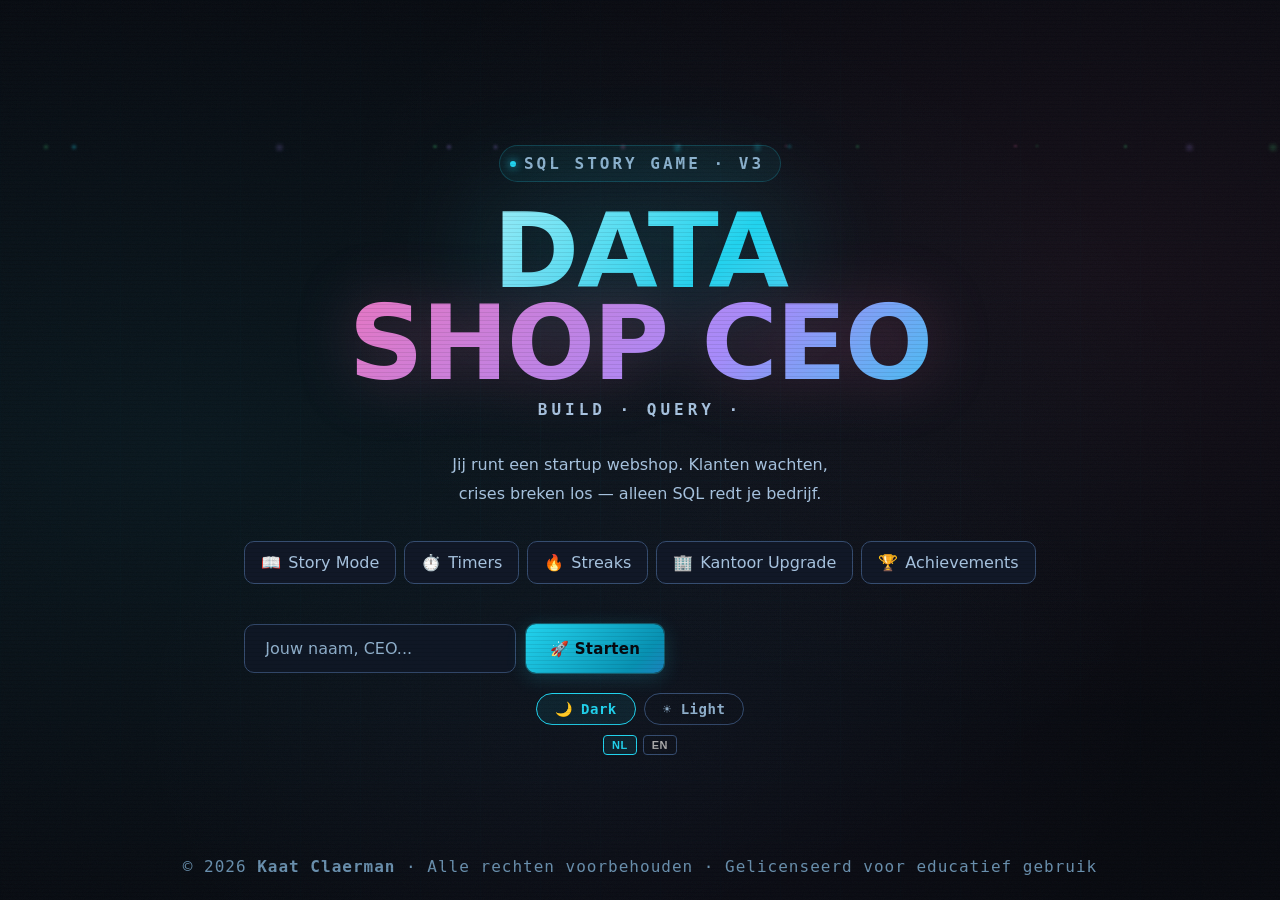
==== commit 34ef2c5e: "Rename datashop.html to index.html" ====
--- a/index.html
+++ b/index.html
@@ -2,6 +2,14 @@
 <html lang="nl">
 <head>
 <meta charset="UTF-8">
+<meta http-equiv="Content-Security-Policy"
+  content="
+    default-src 'self';
+    script-src 'self';
+    style-src 'self' https://fonts.googleapis.com;
+    img-src 'self' data:;
+    font-src 'self' https://fonts.gstatic.com;
+  ">
 <meta name="viewport" content="width=device-width, initial-scale=1.0">
 <title>DataShop CEO — SQL Story Game</title>
 <!--
@@ -13,6 +21,7 @@
   ╚══════════════════════════════════════════════════════════════╝
 -->
 <link rel="stylesheet" href="datashop.css">
+
 </head>
 <body>
 
@@ -21,50 +30,50 @@
 <div class="ach-toast" id="ach-toast">
   <div class="toast-icon" id="toast-icon">🏆</div>
   <div>
-    <div class="toast-label">Achievement ontgrendeld</div>
+    <div class="toast-label" data-i18n="ach_toast_label">Achievement ontgrendeld</div>
     <div class="toast-name" id="toast-name"></div>
   </div>
 </div>
 <div class="streak-popup" id="streak-popup">
   <span class="streak-popup-icon">🔥</span>
   <div class="streak-popup-num" id="streak-num-popup">3</div>
-  <div class="streak-popup-label">REEKS OP RIJ</div>
+  <div class="streak-popup-label" data-i18n="streak_label">REEKS OP RIJ</div>
   <div class="streak-popup-bonus" id="streak-bonus-popup"></div>
 </div>
 
 <!-- CHAPTER RECAP MODAL -->
-<div id="chapter-recap-overlay">
+<div id="chapter-recap-overlay" class="overlay-hidden" role="dialog" aria-modal="true" aria-labelledby="recap-title">
   <div class="recap-modal">
     <div class="recap-header">
       <div class="recap-emoji" id="recap-emoji">🎉</div>
       <div class="recap-title" id="recap-title">Hoofdstuk voltooid!</div>
-      <div class="recap-subtitle">Wat heb je geleerd?</div>
-    </div>
-    <div class="recap-learned-title">✦ Concepten onder de knie</div>
+      <div class="recap-subtitle" data-i18n="recap_subtitle">Wat heb je geleerd?</div>
+    </div>
+    <div class="recap-learned-title" data-i18n="recap_learned_title">✦ Concepten onder de knie</div>
     <div class="recap-concept-list" id="recap-concept-list"></div>
     <div id="recap-next-wrap" class="recap-next-preview hidden">
-      <div class="recap-next-label">→ Volgende hoofdstuk</div>
+      <div class="recap-next-label" data-i18n="recap_next_label">→ Volgende hoofdstuk</div>
       <div id="recap-next-text"></div>
     </div>
     <div class="recap-action-row">
-      <button class="btn btn-primary btn-sm" data-action="close-recap">Doorgaan →</button>
+      <button class="btn btn-primary btn-sm" data-action="close-recap" data-i18n="recap_continue">Doorgaan →</button>
     </div>
   </div>
 </div>
 
 <!-- COMPLETION SCREEN OVERLAY -->
-<div id="completion-overlay">
+<div id="completion-overlay" class="overlay-hidden" role="dialog" aria-modal="true" aria-labelledby="comp-title">
   <div class="comp-bg"></div>
   <div class="comp-content">
     <div class="comp-trophy">🏆</div>
-    <div class="comp-eyebrow">DataShop CEO — Voltooid</div>
-    <h1 class="comp-title">Je bent een<br><span class="comp-title-accent">Data Legende</span></h1>
+    <div class="comp-eyebrow" data-i18n="comp_eyebrow">DataShop CEO — Voltooid</div>
+    <h1 class="comp-title" id="comp-title"><span data-i18n="comp_title1">Je bent een</span><br><span class="comp-title-accent" data-i18n="comp_title_accent">Data Legende</span></h1>
     <p class="comp-desc" id="comp-desc"></p>
     <div class="comp-stats" id="comp-stats"></div>
     <canvas id="cert-canvas" width="800" height="500"></canvas>
     <div class="comp-actions">
-      <button class="btn btn-primary btn-cert-download" data-action="download-cert">📜 Certificaat Downloaden</button>
-      <button class="btn btn-outline btn-close-completion" data-action="close-completion">Terug naar Dashboard</button>
+      <button class="btn btn-primary btn-cert-download" data-action="download-cert" data-i18n="comp_cert_btn">📜 Certificaat Downloaden</button>
+      <button class="btn btn-outline btn-close-completion" data-action="close-completion" data-i18n="comp_close_btn">Terug naar Dashboard</button>
     </div>
     <div class="comp-confetti" id="comp-confetti"></div>
   </div>
@@ -78,36 +87,40 @@
   <div id="boot-particles"></div>
 
   <div class="boot-content">
-    <div class="boot-eyebrow">SQL Story Game · v3</div>
+    <div class="boot-eyebrow" data-i18n="boot_eyebrow">SQL Story Game · v3</div>
     <h1 class="boot-logo">
       <span class="line1">DATA</span>
       <span class="line2">SHOP CEO</span>
     </h1>
-    <div class="boot-tagline">Build · Query · <span>Conquer</span></div>
-    <p class="boot-desc">Jij runt een startup webshop. Klanten wachten, crises breken los — alleen SQL redt je bedrijf.</p>
+    <div class="boot-tagline" data-i18n="boot_tagline_build">Build · Query · </div>
+    <p class="boot-desc" data-i18n="boot_desc">Jij runt een startup webshop. Klanten wachten, crises breken los — alleen SQL redt je bedrijf.</p>
     <div class="boot-features">
-      <div class="boot-feature"><span class="icon">📖</span>Story Mode</div>
-      <div class="boot-feature"><span class="icon">⏱️</span>Timers</div>
-      <div class="boot-feature"><span class="icon">🔥</span>Streaks</div>
-      <div class="boot-feature"><span class="icon">🏢</span>Kantoor Upgrade</div>
-      <div class="boot-feature"><span class="icon">🏆</span>Achievements</div>
+      <div class="boot-feature"><span class="icon">📖</span><span data-i18n="boot_feature_story">Story Mode</span></div>
+      <div class="boot-feature"><span class="icon">⏱️</span><span data-i18n="boot_feature_timers">Timers</span></div>
+      <div class="boot-feature"><span class="icon">🔥</span><span data-i18n="boot_feature_streaks">Streaks</span></div>
+      <div class="boot-feature"><span class="icon">🏢</span><span data-i18n="boot_feature_office">Kantoor Upgrade</span></div>
+      <div class="boot-feature"><span class="icon">🏆</span><span data-i18n="boot_feature_achievements">Achievements</span></div>
     </div>
     <div class="boot-form">
       <div class="boot-name-row">
-        <input class="boot-input" id="boot-name" placeholder="Jouw naam, CEO..." maxlength="40" autocomplete="off" />
-        <button class="btn btn-primary" data-action="start-game">🚀 Starten</button>
-      </div>
-      <button class="btn btn-outline" id="boot-skip-cin" style="display:none;" onclick="APP.startGameSkipCin()">↩ Verdergaan (intro overslaan)</button>
-    </div>
-    <div id="boot-saved" class="boot-saved hidden"></div>
+        <input class="boot-input" id="boot-name" data-i18n="boot_placeholder" data-i18n-attr="placeholder" placeholder="Jouw naam, CEO..." maxlength="40" autocomplete="off" />
+        <button class="btn btn-primary" data-action="start-game" data-i18n="boot_start_btn">🚀 Starten</button>
+      </div>
+      <button class="btn btn-outline boot-saved-hidden" id="boot-skip-cin" data-action="skip-cin" data-i18n="boot_continue_btn">↩ Verdergaan (intro overslaan)</button>
+    </div>
+    <div id="boot-saved" class="boot-saved boot-saved-hidden"></div>
     <div class="boot-theme-toggle">
-      <button id="boot-btn-dark"  class="boot-theme-btn active" data-theme="dark">🌙 Dark</button>
-      <button id="boot-btn-light" class="boot-theme-btn"        data-theme="light">☀️ Light</button>
+      <button id="boot-btn-dark"  class="boot-theme-btn active" data-theme="dark" data-i18n="boot_dark">🌙 Dark</button>
+      <button id="boot-btn-light" class="boot-theme-btn"        data-theme="light" data-i18n="boot_light">☀️ Light</button>
+    </div>
+    <div class="boot-lang-toggle">
+      <button class="lang-btn" data-lang="nl">NL</button>
+      <button class="lang-btn" data-lang="en">EN</button>
     </div>
   </div>
 
   <div class="boot-copyright">
-    © 2026 <strong>Kaat Claerman</strong> · Alle rechten voorbehouden · Gelicenseerd voor educatief gebruik
+    © 2026 <strong>Kaat Claerman</strong> · <span data-i18n="boot_copyright">Alle rechten voorbehouden · Gelicenseerd voor educatief gebruik</span>
   </div>
 </div>
 
@@ -129,7 +142,7 @@
       <div class="sb-logo-mark">⬡</div>
       <div>
         <div class="sb-logo-text">DataShop</div>
-        <div class="sb-logo-sub">CEO Dashboard</div>
+        <div class="sb-logo-sub" data-i18n="sb_logo_sub">CEO Dashboard</div>
       </div>
     </div>
 
@@ -143,7 +156,7 @@
         </div>
       </div>
       <div class="ceo-xp-row">
-        <span class="ceo-xp-label">VOORTGANG</span>
+        <span class="ceo-xp-label" data-i18n="xp_label">VOORTGANG</span>
         <span class="ceo-xp-val" id="sb-xp">0 XP</span>
       </div>
       <div class="xp-track xp-bar-wrap">
@@ -157,11 +170,11 @@
       <span class="streak-icon">🔥</span>
       <span class="streak-val" id="streak-val">0</span>
       <div class="streak-info">
-        <div class="streak-label">Reeks</div>
-        <div class="streak-shield-row" id="shield-row" style="display:none">
+        <div class="streak-label" data-i18n="streak_sidebar">Reeks</div>
+        <div class="streak-shield-row u-hidden" id="shield-row">
           <span class="shield-icon active">🛡️</span>
           <span class="shield-count" id="shield-count">0</span>
-          <span style="font-size:11px">shields</span>
+          <span class="shield-count-label">shields</span>
         </div>
       </div>
     </div>
@@ -170,26 +183,26 @@
     <div class="kpi-grid">
       <div class="kpi-tile">
         <div class="kpi-val" id="kpi-klant">—</div>
-        <div class="kpi-label">Klanten</div>
+        <div class="kpi-label" data-i18n="kpi_customers">Klanten</div>
       </div>
       <div class="kpi-tile">
         <div class="kpi-val" id="kpi-orders">—</div>
-        <div class="kpi-label">Orders</div>
+        <div class="kpi-label" data-i18n="kpi_orders">Orders</div>
       </div>
       <div class="kpi-tile">
         <div class="kpi-val good" id="kpi-rep">100</div>
-        <div class="kpi-label">Reputatie</div>
+        <div class="kpi-label" data-i18n="kpi_reputation">Reputatie</div>
       </div>
       <div class="kpi-tile">
         <div class="kpi-val" id="kpi-xp">0</div>
-        <div class="kpi-label">XP</div>
+        <div class="kpi-label" data-i18n="kpi_xp">XP</div>
       </div>
     </div>
 
     <!-- Reputation bar -->
     <div class="rep-section">
       <div class="rep-header">
-        <span>Reputatie</span>
+        <span data-i18n="rep_label">Reputatie</span>
         <span id="rep-pct">100%</span>
       </div>
       <div class="rep-track">
@@ -199,19 +212,24 @@
 
     <!-- Nav -->
     <nav class="sb-nav">
-      <div class="nav-section">Navigatie</div>
-      <button class="nav-btn active" id="nav-dash"   data-panel="dash"><span class="nav-icon">📊</span> Dashboard</button>
-      <button class="nav-btn"        id="nav-sc"     data-panel="sc"><span class="nav-icon">🎯</span> Missies <span class="nav-badge" id="nav-badge">0</span></button>
-      <button class="nav-btn"        id="nav-daily"  data-panel="daily"><span class="nav-icon">🌅</span> Dagelijkse Uitdaging <span class="nav-badge daily-badge" id="daily-badge">3</span></button>
-      <button class="nav-btn"        id="nav-db"     data-panel="db"><span class="nav-icon">🗄️</span> Databank</button>
-      <button class="nav-btn"        id="nav-term"   data-panel="term"><span class="nav-icon">💻</span> Terminal</button>
-      <button class="nav-btn"        id="nav-syn"    data-panel="syn"><span class="nav-icon">📖</span> SQL Syntaxen</button>
-      <button class="nav-btn"        id="nav-tut"    data-panel="tut"><span class="nav-icon">🎓</span> SQL Tutorial <span class="tut-sidebar-progress" id="tut-nav-pct">0%</span></button>
-      <button class="nav-btn"        id="nav-ach"    data-panel="ach"><span class="nav-icon">🏆</span> Badges</button>
-      <div class="nav-section">Systeem</div>
-      <button class="nav-btn theme-toggle-btn" id="theme-toggle" data-action="theme-toggle"><span><span class="nav-icon">☀️</span> <span id="theme-label">Light mode</span></span><span id="theme-indicator" class="theme-indicator">OFF</span></button>
-      <button class="nav-btn"        id="nav-set"    data-panel="set"><span class="nav-icon">⚙️</span> Instellingen</button>
-      <button class="nav-btn u-muted" data-action="open-key-help"><span class="nav-icon">⌨️</span> Sneltoetsen <span class="shortcut-badge">?</span></button>
+      <div class="nav-section" data-i18n="nav_section_nav">Navigatie</div>
+      <button class="nav-btn active" id="nav-dash"   data-panel="dash" aria-current="page"><span class="nav-icon">📊</span> <span data-i18n="nav_dashboard">Dashboard</span></button>
+      <button class="nav-btn"        id="nav-sc"     data-panel="sc"><span class="nav-icon">🎯</span> <span data-i18n="nav_missions">Missies</span> <span class="nav-badge" id="nav-badge">0</span></button>
+      <button class="nav-btn"        id="nav-daily"  data-panel="daily"><span class="nav-icon">🌅</span> <span data-i18n="nav_daily">Dagelijkse Uitdaging</span> <span class="nav-badge daily-badge" id="daily-badge">3</span></button>
+      <button class="nav-btn"        id="nav-db"     data-panel="db"><span class="nav-icon">🗄️</span> <span data-i18n="nav_db">Databank</span></button>
+      <button class="nav-btn"        id="nav-term"   data-panel="term"><span class="nav-icon">💻</span> <span data-i18n="nav_terminal">Terminal</span></button>
+      <button class="nav-btn"        id="nav-syn"    data-panel="syn"><span class="nav-icon">📖</span> <span data-i18n="nav_syntax">SQL Syntaxen</span></button>
+      <button class="nav-btn"        id="nav-tut"    data-panel="tut"><span class="nav-icon">🎓</span> <span data-i18n="nav_tutorial">SQL Tutorial</span> <span class="tut-sidebar-progress" id="tut-nav-pct">0%</span></button>
+      <button class="nav-btn"        id="nav-ach"    data-panel="ach"><span class="nav-icon">🏆</span> <span data-i18n="nav_badges">Badges</span></button>
+      <div class="nav-section" data-i18n="nav_section_sys">Systeem</div>
+      <div class="sb-lang-row">
+        <span class="sb-lang-icon">🌐</span>
+        <button class="lang-btn" data-lang="nl">NL</button>
+        <button class="lang-btn" data-lang="en">EN</button>
+      </div>
+      <button class="nav-btn theme-toggle-btn" id="theme-toggle" data-action="theme-toggle"><span><span class="nav-icon">☀️</span> <span id="theme-label" data-i18n="nav_theme">Light mode</span></span><span id="theme-indicator" class="theme-indicator">OFF</span></button>
+      <button class="nav-btn"        id="nav-set"    data-panel="set"><span class="nav-icon">⚙️</span> <span data-i18n="nav_settings">Instellingen</span></button>
+      <button class="nav-btn u-muted" data-action="open-key-help"><span class="nav-icon">⌨️</span> <span data-i18n="nav_shortcuts">Sneltoetsen</span> <span class="shortcut-badge">?</span></button>
     </nav>
 
     <div class="sb-footer">
@@ -224,9 +242,9 @@
     <!-- DASHBOARD -->
     <div class="panel on" id="panel-dash">
       <div class="ph">
-        <div class="ph-bc">DataShop HQ</div>
-        <h2>📊 Dashboard</h2>
-        <p>Realtime bedrijfsstatus en activiteitsfeed.</p>
+        <div class="ph-bc" data-i18n="dash_bc">DataShop HQ</div>
+        <h2 data-i18n="dash_title">📊 Dashboard</h2>
+        <p data-i18n="dash_subtitle">Realtime bedrijfsstatus en activiteitsfeed.</p>
       </div>
       <div id="office-display"></div>
       <!-- Tutorial voortgangskaart -->
@@ -237,26 +255,26 @@
           <p class="dash-tut-pct">0/0 lessen · 0%</p>
           <div class="dash-tut-track"><div class="dash-tut-fill"></div></div>
         </div>
-        <button class="btn btn-outline btn-sm btn-dash-tut">Ga naar Tutorial →</button>
+        <button class="btn btn-outline btn-sm btn-dash-tut" data-i18n="dash_tut_btn">Ga naar Tutorial →</button>
       </div>
       <div class="stat-grid" id="stat-grid"></div>
       <!-- Concept mastery -->
-      <div class="mastery-section-title">SQL CONCEPT BEHEERSING</div>
+      <div class="mastery-section-title" data-i18n="dash_mastery">SQL CONCEPT BEHEERSING</div>
       <div class="mastery-grid" id="mastery-grid"></div>
       <!-- Feature 4: Skill Mastery Bars -->
-      <div class="mastery-section-title" style="margin-top:20px">⚡ SKILL MASTERY</div>
-      <div id="skill-mastery-panel" style="background:var(--panel);border:1px solid var(--border);border-radius:var(--r2);padding:16px 20px;margin-bottom:20px"></div>
+      <div class="mastery-section-title mastery-section-title--skill">⚡ SKILL MASTERY</div>
+      <div id="skill-mastery-panel" class="skill-mastery-panel"></div>
       <div class="dash-feed-grid">
         <div class="feed-box">
           <div class="feed-head">
-            <span class="feed-title">📈 Bedrijfslog</span>
-            <div class="live-indicator"><div class="live-dot"></div>Live</div>
+            <span class="feed-title" data-i18n="biz_feed">📈 Bedrijfslog</span>
+            <div class="live-indicator"><div class="live-dot"></div><span data-i18n="feed_live">Live</span></div>
           </div>
           <div id="ev-list-biz"></div>
         </div>
         <div class="feed-box">
           <div class="feed-head">
-            <span class="feed-title">⚙️ Systeem &amp; SQL</span>
+            <span class="feed-title" data-i18n="sys_feed">⚙️ Systeem &amp; SQL</span>
           </div>
           <div id="ev-list-sys"></div>
         </div>
@@ -267,9 +285,9 @@
     <!-- SCENARIOS -->
     <div class="panel" id="panel-sc">
       <div class="ph">
-        <div class="ph-bc">Missies</div>
-        <h2>🎯 Scenario's</h2>
-        <p>Elke situatie vereist SQL. De databank verandert live.</p>
+        <div class="ph-bc" data-i18n="sc_bc">Missies</div>
+        <h2 data-i18n="sc_title">🎯 Scenario's</h2>
+        <p data-i18n="sc_subtitle">Elke situatie vereist SQL. De databank verandert live.</p>
       </div>
       <div class="progress-row">
         <div class="progress-track">
@@ -280,18 +298,18 @@
       <div class="ch-tabs" id="ch-tabs"></div>
       <!-- Zoekbalk -->
       <div class="sc-search-wrap">
-        <input class="boot-input sc-search-input" id="sc-search" placeholder="🔍  Zoek missie..." oninput="APP.setSearch(this.value)">
+        <input class="boot-input sc-search-input" id="sc-search" data-i18n="sc_search_placeholder" data-i18n-attr="placeholder" placeholder="🔍  Zoek missie...">
         <span class="sc-search-icon">🔍</span>
         <button id="sc-search-clear" class="sc-search-clear" data-action="clear-search">✕</button>
       </div>
       <div class="filter-row">
-        <div class="filter-group-label">Moeilijkheid</div>
-        <button class="filter-btn active" id="fc-all"    data-filter="all">Alle</button>
-        <button class="filter-btn"        id="fc-easy"   data-filter="easy">🟢 Makkelijk</button>
-        <button class="filter-btn"        id="fc-medium" data-filter="medium">🟠 Gemiddeld</button>
-        <button class="filter-btn"        id="fc-hard"   data-filter="hard">🔴 Moeilijk</button>
-        <button class="filter-btn"        id="fc-done"   data-filter="done">✅ Voltooid</button>
-        <div class="filter-group-label">SQL-type</div>
+        <div class="filter-group-label" data-i18n="filter_difficulty">Moeilijkheid</div>
+        <button class="filter-btn active" id="fc-all"    data-filter="all"><span data-i18n="filter_all">Alle</span></button>
+        <button class="filter-btn"        id="fc-easy"   data-filter="easy"><span data-i18n="filter_easy">🟢 Makkelijk</span></button>
+        <button class="filter-btn"        id="fc-medium" data-filter="medium"><span data-i18n="filter_medium">🟠 Gemiddeld</span></button>
+        <button class="filter-btn"        id="fc-hard"   data-filter="hard"><span data-i18n="filter_hard">🔴 Moeilijk</span></button>
+        <button class="filter-btn"        id="fc-done"   data-filter="done"><span data-i18n="filter_done">✅ Voltooid</span></button>
+        <div class="filter-group-label" data-i18n="filter_sqltype">SQL-type</div>
         <button class="filter-btn"        id="fc-select" data-filter="select">SELECT</button>
         <button class="filter-btn"        id="fc-join"   data-filter="join">JOIN</button>
         <button class="filter-btn"        id="fc-insert" data-filter="insert">INSERT</button>
@@ -306,43 +324,43 @@
     <!-- DATABASE -->
     <div class="panel" id="panel-db">
       <div class="ph">
-        <div class="ph-bc">Databank</div>
-        <h2>🗄️ Database Viewer</h2>
-        <p>Live weergave. Wijzigingen zijn direct zichtbaar.</p>
+        <div class="ph-bc" data-i18n="db_bc">Databank</div>
+        <h2 data-i18n="db_title">🗄️ Database Viewer</h2>
+        <p data-i18n="db_subtitle">Live weergave. Wijzigingen zijn direct zichtbaar.</p>
       </div>
       <!-- DB Sub-tabs -->
       <div class="db-subtabs">
-        <button class="db-subtab active" id="dbt-schema" data-dbtab="schema">📋 Schema</button>
-        <button class="db-subtab" id="dbt-erd" data-dbtab="erd">🔗 ERD Diagram</button>
-        <button class="db-subtab" id="dbt-data" data-dbtab="data">📊 Data</button>
+        <button class="db-subtab active" id="dbt-schema" data-dbtab="schema" data-i18n="db_tab_schema">📋 Schema</button>
+        <button class="db-subtab" id="dbt-erd" data-dbtab="erd" data-i18n="db_tab_erd">🔗 ERD Diagram</button>
+        <button class="db-subtab" id="dbt-data" data-dbtab="data" data-i18n="db_tab_data">📊 Data</button>
       </div>
       <!-- Table shortcuts -->
       <div class="db-table-shortcuts" id="db-table-shortcuts">
-        <span class="db-shortcuts-label">🔗 Snelkoppelingen:</span>
-        <button class="db-shortcut-btn" onclick="APP.showDbTab('data');APP.renderDBTable('klant')">👤 klant</button>
-        <button class="db-shortcut-btn" onclick="APP.showDbTab('data');APP.renderDBTable('product')">📦 product</button>
-        <button class="db-shortcut-btn" onclick="APP.showDbTab('data');APP.renderDBTable('bestelling')">🛒 bestelling</button>
-        <button class="db-shortcut-btn" onclick="APP.showDbTab('data');APP.renderDBTable('review')">⭐ review</button>
-        <button class="db-shortcut-btn" onclick="APP.showDbTab('data');APP.renderDBTable('kortingscode')">🏷️ kortingscode</button>
-        <button class="db-shortcut-btn" onclick="APP.showDbTab('data');APP.renderDBTable('leverancier')">🏭 leverancier</button>
+        <span class="db-shortcuts-label" data-i18n="db_shortcuts_label">🔗 Snelkoppelingen:</span>
+        <button class="db-shortcut-btn" data-dbtab="data" data-dbtable="klant">👤 klant</button>
+        <button class="db-shortcut-btn" data-dbtab="data" data-dbtable="product">📦 product</button>
+        <button class="db-shortcut-btn" data-dbtab="data" data-dbtable="bestelling">🛒 bestelling</button>
+        <button class="db-shortcut-btn" data-dbtab="data" data-dbtable="review">⭐ review</button>
+        <button class="db-shortcut-btn" data-dbtab="data" data-dbtable="kortingscode">🏷️ kortingscode</button>
+        <button class="db-shortcut-btn" data-dbtab="data" data-dbtable="leverancier">🏭 leverancier</button>
       </div>
       <!-- Schema view -->
       <div id="db-tab-schema">
-        <div class="db-section-label">Tabelstructuur</div>
+        <div class="db-section-label" data-i18n="db_section_schema">Tabelstructuur</div>
         <div class="schema-grid" id="schema-grid"></div>
       </div>
       <!-- ERD view -->
-      <div id="db-tab-erd">
-        <div class="db-section-label db-section-label--erd">Relatiediagram (ERD)</div>
+      <div id="db-tab-erd" class="u-hidden">
+        <div class="db-section-label db-section-label--erd" data-i18n="db_section_erd">Relatiediagram (ERD)</div>
         <div id="erd-container" class="erd-container"></div>
         <div class="erd-legend">
           <span class="erd-leg-item"><span class="erd-leg-pk">🔑 PK</span> = Primary Key</span>
           <span class="erd-leg-item"><span class="erd-leg-fk">🔗 FK</span> = Foreign Key → verwijst naar PK van andere tabel</span>
-          <span class="erd-leg-item"><span class="erd-leg-rel">──</span> = Relatie tussen tabellen</span>
+          <span class="erd-leg-item"><span class="erd-leg-rel">──</span> = <span data-i18n="erd_rel">Relatie tussen tabellen</span></span>
         </div>
       </div>
       <!-- Data view -->
-      <div id="db-tab-data">
+      <div id="db-tab-data" class="u-hidden">
         <div class="table-viewer">
           <div class="table-tabs" id="db-tabs"></div>
           <div class="tv-scroll" id="db-view"></div>
@@ -353,20 +371,20 @@
     <!-- TERMINAL -->
     <div class="panel" id="panel-term">
       <div class="ph">
-        <div class="ph-bc">Terminal</div>
-        <h2>💻 Vrije Terminal</h2>
+        <div class="ph-bc" data-i18n="term_bc">Terminal</div>
+        <h2 data-i18n="term_title">💻 Vrije Terminal</h2>
         <p>Experimenteer vrijuit met SQL. <kbd>Ctrl+Enter</kbd> om uit te voeren · <kbd>↑↓</kbd> voor query-history.</p>
       </div>
       <div class="term-examples-section">
-        <div class="term-examples-label">Klik een voorbeeld om te laden</div>
+        <div class="term-examples-label" data-i18n="term_examples_label">Klik een voorbeeld om te laden</div>
         <div class="term-examples-row" id="term-examples">
-          <button class="filter-btn" data-example="0">alle klanten</button>
-          <button class="filter-btn" data-example="1">top 3 duurste</button>
-          <button class="filter-btn" data-example="2">klanten per stad</button>
-          <button class="filter-btn" data-example="3">klant + bestelling</button>
-          <button class="filter-btn" data-example="4">CASE WHEN</button>
-          <button class="filter-btn" data-example="5">boven gemiddelde prijs</button>
-          <button class="filter-btn" data-example="6">klanten + bestellingen</button>
+          <button class="filter-btn" data-example="0"><span data-i18n="term_ex0">alle klanten</span></button>
+          <button class="filter-btn" data-example="1"><span data-i18n="term_ex1">top 3 duurste</span></button>
+          <button class="filter-btn" data-example="2"><span data-i18n="term_ex2">klanten per stad</span></button>
+          <button class="filter-btn" data-example="3"><span data-i18n="term_ex3">klant + bestelling</span></button>
+          <button class="filter-btn" data-example="4"><span data-i18n="term_ex4">CASE WHEN</span></button>
+          <button class="filter-btn" data-example="5"><span data-i18n="term_ex5">boven gemiddelde prijs</span></button>
+          <button class="filter-btn" data-example="6"><span data-i18n="term_ex6">klanten + bestellingen</span></button>
         </div>
       </div>
       <div class="terminal">
@@ -384,9 +402,9 @@
             placeholder="-- SELECT * FROM klant&#10;-- SELECT AVG(prijs) FROM product&#10;-- INSERT INTO klant (naam, email, stad, actief) VALUES ('Test','t@t.be','Gent',1)"></textarea>
         </div>
         <div class="term-footer">
-          <span class="term-hint">Ctrl+Enter uitvoeren · Tab voor inspringing</span>
-          <button class="btn btn-outline btn-xs" data-action="clear-free">Wissen</button>
-          <button class="btn btn-primary btn-sm" onclick="APP.runFree()">▶ Uitvoeren</button>
+          <span class="term-hint" data-i18n="term_hint">Ctrl+Enter uitvoeren · Tab voor inspringing</span>
+          <button class="btn btn-outline btn-xs" data-action="clear-free" data-i18n="term_clear_btn">Wissen</button>
+          <button class="btn btn-primary btn-sm" data-action="run-free" data-i18n="term_run_btn">▶ Uitvoeren</button>
         </div>
       </div>
       <div class="feedback" id="free-fb"></div>
@@ -400,8 +418,8 @@
     <!-- ACHIEVEMENTS -->
     <div class="panel" id="panel-ach">
       <div class="ph">
-        <div class="ph-bc">Badges</div>
-        <h2>🏆 Achievements</h2>
+        <div class="ph-bc" data-i18n="ach_bc">Badges</div>
+        <h2 data-i18n="ach_title">🏆 Achievements</h2>
         <p id="ach-progress">0 / 0 ontgrendeld</p>
       </div>
       <div class="ach-grid" id="ach-grid"></div>
@@ -410,9 +428,9 @@
     <!-- DAILY CHALLENGE -->
     <div class="panel" id="panel-daily">
       <div class="ph">
-        <div class="ph-bc">Dagelijkse Uitdaging</div>
-        <h2>🌅 Uitdaging van de dag</h2>
-        <p id="daily-subtitle">Elke dag een nieuwe SQL-uitdaging. Haal de bonus XP!</p>
+        <div class="ph-bc" data-i18n="daily_bc">Dagelijkse Uitdaging</div>
+        <h2 data-i18n="daily_title">🌅 Uitdaging van de dag</h2>
+        <p id="daily-subtitle" data-i18n="daily_subtitle">Elke dag een nieuwe SQL-uitdaging. Haal de bonus XP!</p>
       </div>
       <div id="daily-content"></div>
     </div>
@@ -420,9 +438,9 @@
     <!-- SETTINGS -->
     <div class="panel" id="panel-set">
       <div class="ph">
-        <div class="ph-bc">Systeem</div>
-        <h2>⚙️ Instellingen</h2>
-        <p>Beheer je profiel en voortgang.</p>
+        <div class="ph-bc" data-i18n="set_bc">Systeem</div>
+        <h2 data-i18n="set_title">⚙️ Instellingen</h2>
+        <p data-i18n="set_subtitle">Beheer je profiel en voortgang.</p>
       </div>
       <div id="set-content"></div>
     </div>
@@ -430,14 +448,14 @@
     <!-- SQL SYNTAXEN -->
     <div class="panel" id="panel-syn">
       <div class="ph">
-        <div class="ph-bc">Referentie</div>
-        <h2>📖 SQL Syntaxen</h2>
-        <p>Overzicht van alle SQL-commando's die je nodig hebt als DataShop CEO.</p>
+        <div class="ph-bc" data-i18n="syn_bc">Referentie</div>
+        <h2 data-i18n="syn_title">📖 SQL Syntaxen</h2>
+        <p data-i18n="syn_subtitle">Overzicht van alle SQL-commando's die je nodig hebt als DataShop CEO.</p>
       </div>
 
       <!-- Filter bar -->
       <div class="syn-filter-bar">
-        <button class="syn-filter-btn active" data-filter="all">Alles</button>
+        <button class="syn-filter-btn active" data-filter="all" data-i18n="syn_filter_all">Alles</button>
         <button class="syn-filter-btn" data-filter="select">SELECT</button>
         <button class="syn-filter-btn" data-filter="where">WHERE</button>
         <button class="syn-filter-btn" data-filter="insert">INSERT</button>
@@ -989,9 +1007,9 @@
     <!-- TUTORIAL -->
     <div class="panel" id="panel-tut">
       <div class="ph">
-        <div class="ph-bc">Leren</div>
-        <h2>🎓 SQL Tutorial</h2>
-        <p>Leer SQL stap voor stap — van nul tot expert. Elke les bevat uitleg, voorbeelden en een oefening.</p>
+        <div class="ph-bc" data-i18n="tut_bc">Leren</div>
+        <h2 data-i18n="tut_title">🎓 SQL Tutorial</h2>
+        <p data-i18n="tut_subtitle">Leer SQL stap voor stap — van nul tot expert. Elke les bevat uitleg, voorbeelden en een oefening.</p>
       </div>
       <div id="tut-content"></div>
     </div>
@@ -999,19 +1017,25 @@
   </main>
 </div>
 
-<script src="datashop.js" defer></script>
-  <!-- Keyboard shortcut help -->
-  <div id="key-help">
-    <div class="key-help-title">⌨️ Sneltoetsen</div>
-    <table class="key-help-table">
-      <tr><td class="key-help-key">Ctrl + Enter</td><td class="key-help-desc">SQL uitvoeren</td></tr>
-      <tr><td class="key-help-key">Tab</td><td class="key-help-desc">Inspringing in editor</td></tr>
-      <tr><td class="key-help-key">?</td><td class="key-help-desc">Deze helpkaart</td></tr>
-      <tr><td class="key-help-key">Escape</td><td class="key-help-desc">Sluit venster / popups</td></tr>
-    </table>
-    <button class="btn btn-outline btn-sm btn-key-help-close" data-action="close-key-help">Sluiten</button>
-  </div>
-  <div id="key-help-backdrop" data-action="close-key-help"></div>
-
+<!-- A4 fix: key-help elements moved before script tags -->
+<!-- Keyboard shortcut help -->
+<div id="key-help" class="u-hidden" role="dialog" aria-modal="true" aria-labelledby="key-help-title-el">
+  <div class="key-help-title" id="key-help-title-el" data-i18n="key_help_title">⌨️ Sneltoetsen</div>
+  <table class="key-help-table">
+    <tr><td class="key-help-key">Ctrl + Enter</td><td class="key-help-desc" data-i18n="key_run">SQL uitvoeren</td></tr>
+    <tr><td class="key-help-key">Tab</td><td class="key-help-desc" data-i18n="key_indent">Inspringing in editor</td></tr>
+    <tr><td class="key-help-key">?</td><td class="key-help-desc" data-i18n="key_help_key">Deze helpkaart</td></tr>
+    <tr><td class="key-help-key">Escape</td><td class="key-help-desc" data-i18n="key_escape">Sluit venster / popups</td></tr>
+  </table>
+  <button class="btn btn-outline btn-sm btn-key-help-close" data-action="close-key-help" data-i18n="key_close_btn">Sluiten</button>
+</div>
+<div id="key-help-backdrop" class="u-hidden" data-action="close-key-help"></div>
+
+<script src="translations.js"></script>
+<script src="narrative.js"></script>
+<script src="datashop-engine.js"></script>
+<script src="datashop-data.js"></script>
+<script src="datashop-ui.js"></script>
+<script src="init-lang.js"></script>
 </body>
 </html>
--- a/datashop.css
+++ b/datashop.css
@@ -51,10 +51,6 @@
   --r:   10px;
   --r2:  14px;
   --r3:  20px;
-  /* Additional radius tokens to eliminate magic numbers */
-  --r-sm:   4px;   /* small: badges, inline code */
-  --r-md:   8px;   /* medium: inputs, smaller cards */
-  --r-pill: 100px; /* pill shape: tags, buttons */
 
   --input-bg: #0f1320;
 }
@@ -71,7 +67,10 @@
   line-height: 1.6;
 }
 
-/* Scanline overlay */
+/* Scanline overlay — decorative CRT effect.
+   z-index set to 100 so it sits above normal content but well below modals,
+   overlays and toasts which use z-index 2000–10000.
+   pointer-events:none ensures it never intercepts clicks. */
 body::before {
   content: '';
   position: fixed;
@@ -84,7 +83,7 @@
     rgba(0,0,0,.08) 4px
   );
   pointer-events: none;
-  z-index: 9999;
+  z-index: 100;
 }
 
 ::-webkit-scrollbar { width: 5px; height: 5px; }
@@ -148,15 +147,15 @@
 body.light h4   { font-weight: 800; color: var(--t1); }
 body.light strong { font-weight: 800; }
 
-/* Alle kleine tekst (9px/10px/11px) → 13px minimum */
-body.light [style*="font-size:16px"],
-body.light [style*="font-size: 16px"],
-body.light [style*="font-size:15px"],
-body.light [style*="font-size: 15px"],
-body.light [style*="font-size:16px"],
-body.light [style*="font-size: 16px"] { font-size: 15px !important; font-weight: 600 !important; }
-body.light [style*="color:var(--t3)"],
-body.light [style*="color:var(--t4)"] { color: var(--t3) !important; }
+/* Feed / narrative body text — enforce legible size in light (projection) mode.
+   Previously targeted via fragile [style*="font-size:…"] attribute selectors,
+   which break on whitespace variants and create specificity conflicts.
+   The style attribute is no longer in the sanitizer allowlist, so these class-based
+   selectors are the correct and stable replacement. */
+body.light .feed-text,
+body.light .sc-story,
+body.light .sc-win,
+body.light .cin-text { font-size: 15px !important; font-weight: 600 !important; }
 
 /* ── Scanline uit ── */
 body.light::before { display: none; }
@@ -327,17 +326,13 @@
 body:not(.light) .syn-tip    { color: var(--t2); font-size: 15px; }
 body:not(.light) .syn-tip-warn { color: var(--yellow); font-weight: 600; }
 
-/* ── Inline [style] overrides: kleine tekst in dark mode ── */
-body:not(.light) [style*="font-size:16px"],
-body:not(.light) [style*="font-size: 16px"],
-body:not(.light) [style*="font-size:15px"],
-body:not(.light) [style*="font-size: 15px"],
-body:not(.light) [style*="font-size:16px"],
-body:not(.light) [style*="font-size: 16px"] { font-size: 16px !important; font-weight: 600 !important; }
-
-/* ── Zorg dat t3/t4 inline stijlen ook helderder zijn in dark mode ── */
-body:not(.light) [style*="color:var(--t3)"] { color: var(--t3) !important; }
-body:not(.light) [style*="color:var(--t4)"] { color: var(--t4) !important; }
+/* Feed / narrative body text — enforce legible size in dark mode.
+   Same rationale as light-mode block above: class-based selectors replace
+   fragile [style*=] attribute selectors. */
+body:not(.light) .feed-text,
+body:not(.light) .sc-story,
+body:not(.light) .sc-win,
+body:not(.light) .cin-text { font-size: 16px !important; font-weight: 600 !important; }
 
 /* ── Feed tekst ── */
 body:not(.light) .feed-title { color: var(--t1); font-weight: 700; font-size: 16px; }
@@ -1025,8 +1020,8 @@
   position: absolute;
   inset: 0;
   background-image:
-    linear-gradient(rgba(34,211,238,.03) 1px, transparent 1px),
-    linear-gradient(90deg, rgba(34,211,238,.03) 1px, transparent 1px);
+    linear-gradient(rgba(34,211,238,.025) 1px, transparent 1px),
+    linear-gradient(90deg, rgba(34,211,238,.025) 1px, transparent 1px);
   background-size: 60px 60px;
   mask-image: radial-gradient(ellipse 90% 90% at 50% 50%, black, transparent);
 }
@@ -2303,7 +2298,7 @@
 }
 
 table.data-table tr:last-child td { border-bottom: none; }
-table.data-table tr:nth-child(even) td { background: rgba(34,211,238,.02); }
+table.data-table tr:nth-child(even) td { background: rgba(34,211,238,.018); }
 table.data-table tr:hover td { background: rgba(34,211,238,.055); }
 table.data-table td.pk { color: var(--yellow); }
 table.data-table td.fk { color: var(--purple); }
@@ -2679,13 +2674,11 @@
 /* divider */
 .divider { height: 1px; background: var(--border); margin: 16px 0; }
 .ach-desc { font-size: 15px; } /* min 10px for readability */
-/* ── Inline 9px overrides voor projectie (light mode) ── */
-body.light [style*="font-size:16px"],
-body.light [style*="font-size: 16px"] { font-size: 16px !important; }
-body.light [style*="font-size:15px"],
-body.light [style*="font-size: 15px"] { font-size: 16px !important; }
-body.light [style*="color:var(--t4)"] { color: var(--t3) !important; }
-body.light [style*="color:var(--t3)"] { color: var(--t2) !important; }
+/* ── Projection mode (light) text overrides ──
+   Previously used fragile [style*="font-size:…"] attribute selectors (now removed).
+   The style attribute is no longer in the sanitizer allowlist, so these selectors
+   had no effect. Legibility is now enforced via .feed-text / .sc-story class rules
+   defined earlier in this file. */
 
 
 /* ── PREMIUM ENHANCEMENTS ── */
@@ -3383,7 +3376,7 @@
 body.light .mastery-tile { background:#fff;border-color:var(--border); }
 
 /* ══ HOOFDSTUK RECAP MODAL ══ */
-#chapter-recap-overlay { position:fixed;inset:0;background:rgba(0,0,0,.7);backdrop-filter:blur(6px);z-index:2000;display:none;align-items:center;justify-content:center;padding:20px; }
+#chapter-recap-overlay { position:fixed;inset:0;background:rgba(0,0,0,.7);backdrop-filter:blur(6px);z-index:2000;align-items:center;justify-content:center;padding:20px; }
 .recap-modal { background:var(--panel);border:1px solid var(--border2);border-radius:18px;max-width:520px;width:100%;padding:28px 28px 24px;box-shadow:0 40px 80px rgba(0,0,0,.5);animation:recapPop .4s cubic-bezier(.34,1.56,.64,1);max-height:90vh;overflow-y:auto; }
 @keyframes recapPop { from{opacity:0;transform:scale(.88) translateY(20px)} to{opacity:1;transform:scale(1) translateY(0)} }
 .recap-header { text-align:center;margin-bottom:22px; }
@@ -4493,21 +4486,21 @@
    ══════════════════════════════════════════════════════ */
 
 /* ── Overlays & Modals ── */
-#chapter-recap-overlay {
-  display: none;
+/* Hidden by default via CSS class; shown via .overlay-visible */
+#chapter-recap-overlay,
+#completion-overlay {
   position: fixed;
   inset: 0;
+  z-index: 2000;
+}
+#chapter-recap-overlay {
   background: rgba(0,0,0,.75);
   backdrop-filter: blur(6px);
-  z-index: 2000;
   align-items: center;
   justify-content: center;
   padding: 20px;
 }
 #completion-overlay {
-  display: none;
-  position: fixed;
-  inset: 0;
   z-index: 10000;
   background: rgba(7,9,15,.97);
   flex-direction: column;
@@ -4515,6 +4508,9 @@
   justify-content: center;
   overflow-y: auto;
 }
+.overlay-hidden { display: none !important; }
+.overlay-visible { display: flex !important; }
+.boot-saved-hidden { display: none !important; }
 .comp-content {
   position: relative;
   z-index: 1;
@@ -4669,9 +4665,7 @@
   background: var(--cyan-dim);
 }
 
-/* ── ERD tab (hidden by default) ── */
-#db-tab-erd { display: none; }
-#db-tab-data { display: none; }
+/* ── ERD & Data tabs (hidden by default via .u-hidden class in HTML) ── */
 
 /* ── ERD legend colors ── */
 .erd-leg-pk { color: var(--yellow); }
@@ -5110,6 +5104,42 @@
   padding: 6px;
 }
 
+/* Ghost vorige poging */
+.tut-ghost-attempt {
+  margin-top: 10px;
+  padding: 8px 12px;
+  border-radius: 8px;
+  background: rgba(255,255,255,.03);
+  border: 1px dashed var(--border2);
+  font-size: 13px;
+  color: var(--t3);
+}
+.tut-ghost-label {
+  display: block;
+  font-size: 11px;
+  color: var(--t4);
+  margin-bottom: 4px;
+  font-family: var(--mono);
+  letter-spacing: .4px;
+  text-transform: uppercase;
+}
+.tut-ghost-code {
+  font-family: var(--mono);
+  font-size: 12px;
+  color: var(--t2);
+  word-break: break-all;
+}
+
+/* Deep-link knop in foutmelding */
+.tut-deeplink-btn {
+  margin-top: 6px;
+  font-size: 12px !important;
+  padding: 3px 10px !important;
+  display: inline-flex;
+  align-items: center;
+  gap: 4px;
+}
+
 /* ── Settings progress grid ── */
 .set-progress-grid {
   display: grid;
@@ -5207,7 +5237,6 @@
 
 /* ── Key help modal ── */
 #key-help {
-  display: none;
   position: fixed;
   top: 50%;
   left: 50%;
@@ -5248,7 +5277,6 @@
   width: 100%;
 }
 #key-help-backdrop {
-  display: none;
   position: fixed;
   inset: 0;
   background: rgba(0,0,0,.5);
@@ -5914,7 +5942,27 @@
   -webkit-line-clamp: 2;
   -webkit-box-orient: vertical;
   overflow: hidden;
-}
+  transition: none;
+}
+/* Expanded: toon volledige tekst */
+.daily-card-story.expanded {
+  display: block;
+  -webkit-line-clamp: unset;
+  overflow: visible;
+}
+.daily-story-toggle {
+  font-size: 12px;
+  color: var(--cyan);
+  background: none;
+  border: none;
+  padding: 2px 0 0;
+  cursor: pointer;
+  font-family: var(--mono);
+  letter-spacing: .3px;
+  display: block;
+  margin-top: 2px;
+}
+.daily-story-toggle:hover { text-decoration: underline; }
 .daily-card-footer {
   display: flex;
   align-items: center;
@@ -5996,8 +6044,9 @@
 .daily-icon-wrap--medium { background: rgba(251,146,60,.08);  border-color: rgba(251,146,60,.4);  flex-shrink: 0; }
 .daily-icon-wrap--hard   { background: rgba(248,113,113,.08); border-color: rgba(248,113,113,.4); flex-shrink: 0; }
 
-/* ── Hidden utility ── */
+/* ── Hidden utilities ── */
 .hidden { display: none !important; }
+.u-hidden { display: none !important; }
 
 /* ── Tut hint toggle initial state ── */
 .tut-exercise-hint.hidden { display: none; }
@@ -6005,3 +6054,43 @@
 /* ── Tutorial textarea: geen syntax-highlight overlay in light mode ── */
 body.light #hl-tut-ex { display: none !important; }
 body.light #tut-ex-sql { color: var(--t1) !important; }
+
+/* ── Lang switcher (moved from inline <style>) ── */
+.lang-switcher{display:flex;gap:4px;align-items:center;margin-left:auto}
+.lang-btn{background:transparent;border:1px solid var(--border2,#333);color:var(--fg2,#aaa);font-size:11px;font-weight:700;padding:3px 8px;border-radius:4px;cursor:pointer;letter-spacing:.5px;transition:all .15s}
+.lang-btn.active,.lang-btn:hover{border-color:var(--cyan,#22d3ee);color:var(--cyan,#22d3ee);background:rgba(34,211,238,.08)}
+
+/* ── Audit fixes: replaced inline styles with classes ── */
+/* boot-lang-toggle (was style="margin-top:10px;display:flex;justify-content:center;gap:6px") */
+.boot-lang-toggle { margin-top:10px; display:flex; justify-content:center; gap:6px; }
+
+/* shield-count-label (was style="font-size:11px") */
+.shield-count-label { font-size:11px; }
+
+/* sb-lang-row / sb-lang-icon (sidebar lang row) */
+.sb-lang-row { display:flex; align-items:center; padding:6px 14px; gap:8px; }
+.sb-lang-icon { font-size:12px; color:var(--fg2); }
+
+/* skill-mastery-panel (was inline background/border/etc) */
+.skill-mastery-panel { background:var(--panel); border:1px solid var(--border); border-radius:var(--r2); padding:16px 20px; margin-bottom:20px; }
+
+/* mastery-section-title--skill (was style="margin-top:20px") */
+.mastery-section-title--skill { margin-top:20px; }
+
+/* debug-buggy-label (was style="font-size:11px;color:var(--red);font-weight:700;display:block;margin-bottom:4px") */
+.debug-buggy-label { font-size:11px; color:var(--red); font-weight:700; display:block; margin-bottom:4px; }
+
+/* hint-l3-warning-inline (was style="color:var(--red);font-weight:800") */
+.hint-l3-warning-inline { color:var(--red); font-weight:800; }
+
+/* hint-ladder-cost (was style="color:var(--t4);font-weight:400;font-size:11px;margin-left:auto") */
+.hint-ladder-cost { color:var(--t4); font-weight:400; font-size:11px; margin-left:auto; }
+
+/* hint-max-label (was style="font-size:12px;color:var(--t4)") */
+.hint-max-label { font-size:12px; color:var(--t4); }
+
+/* hint-level-label (was style="font-size:11px;color:var(--t4)") */
+.hint-level-label { font-size:11px; color:var(--t4); }
+
+/* hint-l3-bonus-blocked (was style="color:var(--orange);font-size:12px") */
+.hint-l3-bonus-blocked { color:var(--orange); font-size:12px; }
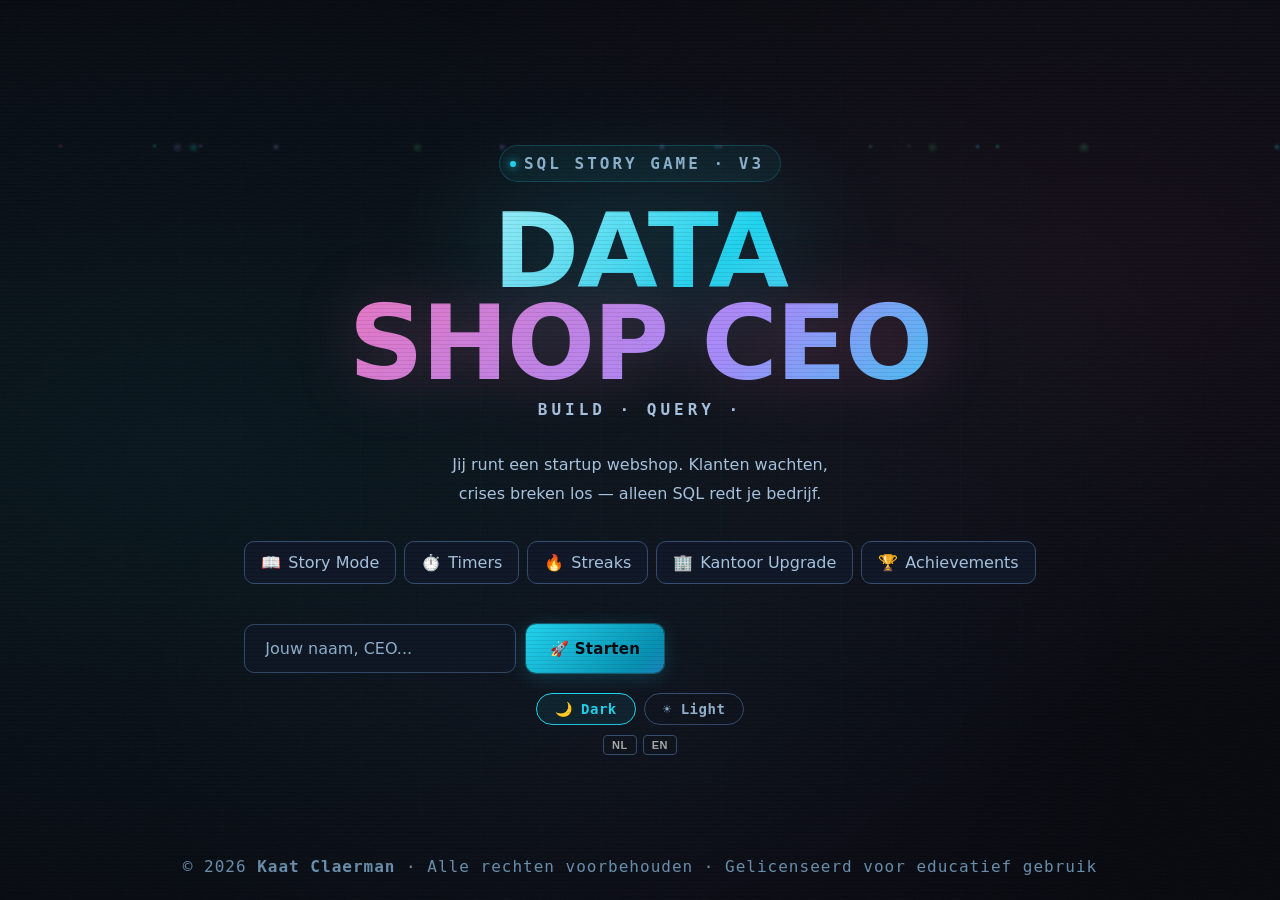
==== commit 691c9a68: "Rename datashop.html to index.html" ====
--- a/index.html
+++ b/index.html
@@ -20,6 +20,9 @@
   ║  Dit product is gelicenseerd voor educatief gebruik.         ║
   ╚══════════════════════════════════════════════════════════════╝
 -->
+<link rel="preconnect" href="https://fonts.googleapis.com">
+<link rel="preconnect" href="https://fonts.gstatic.com" crossorigin>
+<link rel="stylesheet" href="https://fonts.googleapis.com/css2?family=Familjen+Grotesk:wght@400;500;600;700;800&family=Space+Grotesk:wght@400;500;600;700&family=DM+Mono:ital,wght@0,400;0,500;1,400&display=swap">
 <link rel="stylesheet" href="datashop.css">
 
 </head>
@@ -70,7 +73,6 @@
     <h1 class="comp-title" id="comp-title"><span data-i18n="comp_title1">Je bent een</span><br><span class="comp-title-accent" data-i18n="comp_title_accent">Data Legende</span></h1>
     <p class="comp-desc" id="comp-desc"></p>
     <div class="comp-stats" id="comp-stats"></div>
-    <canvas id="cert-canvas" width="800" height="500"></canvas>
     <div class="comp-actions">
       <button class="btn btn-primary btn-cert-download" data-action="download-cert" data-i18n="comp_cert_btn">📜 Certificaat Downloaden</button>
       <button class="btn btn-outline btn-close-completion" data-action="close-completion" data-i18n="comp_close_btn">Terug naar Dashboard</button>
@@ -221,6 +223,7 @@
       <button class="nav-btn"        id="nav-syn"    data-panel="syn"><span class="nav-icon">📖</span> <span data-i18n="nav_syntax">SQL Syntaxen</span></button>
       <button class="nav-btn"        id="nav-tut"    data-panel="tut"><span class="nav-icon">🎓</span> <span data-i18n="nav_tutorial">SQL Tutorial</span> <span class="tut-sidebar-progress" id="tut-nav-pct">0%</span></button>
       <button class="nav-btn"        id="nav-ach"    data-panel="ach"><span class="nav-icon">🏆</span> <span data-i18n="nav_badges">Badges</span></button>
+      <button class="nav-btn"        id="nav-camp"   data-panel="camp"><span class="nav-icon">⚔️</span> <span data-i18n="nav_campaign">Campaign</span></button>
       <div class="nav-section" data-i18n="nav_section_sys">Systeem</div>
       <div class="sb-lang-row">
         <span class="sb-lang-icon">🌐</span>
@@ -435,6 +438,22 @@
       <div id="daily-content"></div>
     </div>
 
+    <!-- CAMPAIGN -->
+    <div class="panel" id="panel-camp">
+      <div class="ph">
+        <div class="ph-bc" data-i18n="camp_bc">Campaign</div>
+        <h2 data-i18n="camp_title">⚔️ Campaign Mode</h2>
+        <p data-i18n="camp_subtitle">Story-driven SQL quests. Voltooi ze in volgorde!</p>
+      </div>
+      <div class="progress-row">
+        <div class="progress-track">
+          <div class="progress-fill" id="camp-prog-fill"></div>
+        </div>
+        <div class="progress-label" id="camp-prog-lbl">0/0</div>
+      </div>
+      <div id="camp-content"></div>
+    </div>
+
     <!-- SETTINGS -->
     <div class="panel" id="panel-set">
       <div class="ph">
@@ -535,7 +554,7 @@
 <span class="sc-kw">VALUES</span> (waarde1, waarde2);</div>
             <table class="syn-table">
               <tr><th>Query</th><th>Resultaat</th></tr>
-              <tr><td><code>INSERT INTO klant (naam, email, stad, actief)<br>VALUES ('Jana', '<a href="/cdn-cgi/l/email-protection" class="__cf_email__" data-cfemail="81ebc1ece0e8edafe3e4">[email&#160;protected]</a>', 'Gent', 1)</code></td><td>Voegt Jana toe als actieve klant in Gent</td></tr>
+              <tr><td><code>INSERT INTO klant (naam, email, stad, actief)<br>VALUES ('Jana', 'jana@mail.be', 'Gent', 1)</code></td><td>Voegt Jana toe als actieve klant in Gent</td></tr>
               <tr><td><code>INSERT INTO product (naam, prijs, stock, categorie)<br>VALUES ('Lamp', 29.99, 10, 'Wonen')</code></td><td>Nieuw product "Lamp" voor €29.99 met 10 stuks</td></tr>
               <tr><td><code>INSERT INTO review (klant_id, product_id, score, commentaar)<br>VALUES (1, 2, 5, 'Top product!')</code></td><td>Klant 1 geeft score 5 aan product 2</td></tr>
             </table>
@@ -1036,6 +1055,7 @@
 <script src="datashop-engine.js"></script>
 <script src="datashop-data.js"></script>
 <script src="datashop-ui.js"></script>
+<script src="campaign.js"></script>
 <script src="init-lang.js"></script>
 </body>
 </html>
--- a/datashop.css
+++ b/datashop.css
@@ -3,8 +3,7 @@
    (samengevoegd uit 2 style-blokken)
    ═══════════════════════════════════════ */
 
-@import url('https://fonts.googleapis.com/css2?family=Space+Grotesk:wght@300;400;500;600;700&family=DM+Mono:wght@400;500&display=swap');
-@import url('https://fonts.googleapis.com/css2?family=Familjen+Grotesk:wght@400;500;600;700;800&family=DM+Mono:ital,wght@0,400;0,500;1,400&display=swap');
+/* Fonts loaded via <link> in HTML head for non-blocking first paint */
 /* Fallback fonts als Google Fonts niet beschikbaar is */
 
 :root {
@@ -633,10 +632,10 @@
 body.light .syn-badge-join   { background: #ddeef8; color: var(--cyan);   border-color: var(--cyan); }
 body.light .syn-badge-agg    { background: #f5e8c8; color: var(--yellow); border-color: var(--yellow); }
 body.light .syn-badge-where  { background: #ddeef8; color: var(--cyan);   border-color: var(--cyan); }
-body.light .syn-table th   { background: var(--panel3); color: var(--t1); border: 2px solid var(--border); font-weight: 800; font-size: 15px; }
-body.light .syn-table td   { border: 1px solid var(--border); color: var(--t2); font-size: 15px; }
+body.light .syn-table th   { background: var(--panel3); color: var(--t1); border: 2px solid var(--border); font-weight: 800; font-size: 13px; }
+body.light .syn-table td   { border: 1px solid var(--border); color: var(--t2); font-size: 14px; }
 body.light .syn-table tr:hover td { background: #ece3d4; }
-body.light .syn-table code { background: #ddeef8; color: var(--cyan); border: 1px solid var(--cyan); font-weight: 700; padding: 1px 5px; }
+body.light .syn-table code { background: #ddeef8; color: var(--cyan); border: 1px solid var(--cyan); font-weight: 700; padding: 3px 8px; word-break: normal; font-size: 13px; }
 body.light .syn-tip        { background: #ede8dc; border: 2px solid var(--border); color: var(--t2); font-size: 15px; }
 body.light .syn-tip code   { background: #ddeef8; color: var(--cyan); font-weight: 700; }
 body.light .syn-tip-warn   { background: #f5e8c8; border: 2px solid var(--yellow); color: var(--yellow); font-weight: 600; }
@@ -2894,22 +2893,23 @@
 
 .syn-code {
   font-family: var(--mono);
-  font-size: 15px;
-  background: rgba(0,0,0,.35);
-  border: 1px solid var(--border);
+  font-size: 13.5px;
+  background: rgba(0,0,0,.4);
+  border: 1px solid var(--border2);
   border-radius: var(--r);
-  padding: 14px 18px;
+  padding: 16px 20px;
   color: var(--t2);
-  line-height: 2;
+  line-height: 2.2;
   margin-bottom: 14px;
   white-space: pre-wrap;
   word-break: keep-all;
   overflow-wrap: normal;
   overflow-x: auto;
-}
-
-.syn-code .sc-kw { color: var(--cyan); }
-.syn-code .sc-comment { color: var(--t3); font-style: italic; }
+  letter-spacing: .3px;
+}
+
+.syn-code .sc-kw { color: var(--cyan); font-weight: 600; }
+.syn-code .sc-comment { color: var(--t4); font-style: italic; font-size: 12.5px; }
 
 .syn-examples {
   display: flex;
@@ -2937,17 +2937,19 @@
 }
 
 .syn-tip {
-  font-size: 15px;
+  font-size: 13.5px;
   color: var(--t2);
   background: var(--panel2);
-  border-radius: 6px;
-  padding: 7px 12px;
+  border-radius: 8px;
+  padding: 10px 14px;
   display: block;
+  line-height: 1.7;
+  border: 1px solid var(--border);
 }
 
 .syn-tip code {
   font-family: var(--mono);
-  font-size: 16px;
+  font-size: 13px;
   color: var(--cyan);
   background: rgba(34,211,238,.08);
   padding: 1px 5px;
@@ -2963,40 +2965,53 @@
 /* Syntax reference table */
 .syn-table {
   width: 100%;
-  border-collapse: collapse;
+  border-collapse: separate;
+  border-spacing: 0;
   font-size: 15px;
-  margin-bottom: 12px;
+  margin-bottom: 16px;
+  border-radius: var(--r);
+  overflow: hidden;
+  border: 1px solid var(--border);
 }
 .syn-table th {
-  background: rgba(34,211,238,.06);
+  background: rgba(34,211,238,.08);
   color: var(--cyan);
   font-family: var(--mono);
-  font-size: 16px;
-  letter-spacing: 1px;
+  font-size: 13px;
+  letter-spacing: 1.5px;
   text-transform: uppercase;
-  padding: 8px 14px;
+  padding: 10px 16px;
   text-align: left;
-  border-bottom: 1px solid rgba(34,211,238,.15);
+  border-bottom: 2px solid rgba(34,211,238,.2);
 }
 .syn-table td {
-  padding: 9px 14px;
-  border-bottom: 1px solid rgba(30,42,66,.4);
+  padding: 12px 16px;
+  border-bottom: 1px solid rgba(30,42,66,.3);
   color: var(--t2);
   vertical-align: top;
-  line-height: 1.7;
+  line-height: 1.8;
+  font-size: 14px;
+}
+.syn-table td:last-child {
+  color: var(--t3);
+  font-size: 13.5px;
+  line-height: 1.9;
 }
 .syn-table tr:last-child td { border-bottom: none; }
-.syn-table tr:hover td { background: rgba(34,211,238,.02); }
+.syn-table tr:hover td { background: rgba(34,211,238,.03); }
 .syn-table code {
   font-family: var(--mono);
-  font-size: 16px;
+  font-size: 13px;
   color: var(--green);
   background: var(--green-dim);
-  border: 1px solid rgba(74,222,128,.12);
-  border-radius: 3px;
-  padding: 1px 6px;
+  border: 1px solid rgba(74,222,128,.15);
+  border-radius: 4px;
+  padding: 3px 8px;
   white-space: pre-wrap;
-  word-break: break-all;
+  word-break: normal;
+  display: inline-block;
+  line-height: 1.7;
+  margin: 2px 0;
 }
 
 /* ── SYNTAX HIGHLIGHTING EDITOR ── */
@@ -4967,7 +4982,31 @@
   color: var(--t1);
 }
 
+/* ── Reveal button (daily challenge) ── */
+.btn-reveal {
+  margin-top: 8px;
+  border-color: var(--orange);
+  color: var(--orange);
+  width: 100%;
+}
+
 /* ── Daily solution box ── */
+.daily-solution-box {
+  margin-top: 10px;
+  padding: 12px 14px;
+  background: rgba(251, 146, 60, .07);
+  border: 1px solid rgba(251, 146, 60, .3);
+  border-radius: 8px;
+}
+
+/* ── Button completed/disabled state ── */
+.btn-completed {
+  opacity: 0.5;
+}
+.btn-completed-locked {
+  opacity: 0.4;
+}
+
 .daily-solution-label {
   font-size: 12px;
   font-family: var(--mono);
@@ -5218,12 +5257,14 @@
 
 /* ── Settings reset confirm box ── */
 #set-reset-confirm {
-  display: none;
   margin-top: 14px;
   background: rgba(248,113,113,.06);
   border: 1px solid rgba(248,113,113,.2);
   border-radius: var(--r);
   padding: 14px;
+}
+#set-reset-confirm.overlay-hidden {
+  display: none;
 }
 .set-reset-warning {
   color: var(--red);
@@ -6094,3 +6135,82 @@
 
 /* hint-l3-bonus-blocked (was style="color:var(--orange);font-size:12px") */
 .hint-l3-bonus-blocked { color:var(--orange); font-size:12px; }
+
+/* ══════════════════════════════════════════════════════════════
+   REFACTOR: CSS classes replacing inline styles in JS
+   ══════════════════════════════════════════════════════════════ */
+
+/* ── Rep warning popup (was style.cssText in showRepWarning) ── */
+.rep-warning-popup {
+  position: fixed;
+  top: 50%; left: 50%;
+  transform: translate(-50%,-50%) scale(0);
+  background: var(--panel);
+  border: 2px solid var(--red);
+  border-radius: var(--r2);
+  padding: 24px 32px;
+  text-align: center;
+  z-index: 9996;
+  transition: transform .35s cubic-bezier(.34,1.56,.64,1);
+  box-shadow: 0 0 60px rgba(248,113,113,.3), 0 20px 60px rgba(0,0,0,.5);
+  max-width: 340px;
+}
+.rep-warning-popup.visible {
+  transform: translate(-50%,-50%) scale(1);
+}
+
+/* ── Keyword popup (was style.cssText in showKeywordPop) ── */
+.kw-popup-box {
+  position: fixed;
+  bottom: 80px; right: 24px;
+  background: var(--panel2);
+  border: 1.5px solid var(--border3);
+  border-left: 4px solid var(--cyan);
+  border-radius: var(--r2);
+  padding: 16px 18px;
+  z-index: 9995;
+  max-width: 320px;
+  box-shadow: 0 8px 32px rgba(0,0,0,.5);
+  animation: slideInRight .3s ease;
+  transition: opacity .4s;
+}
+.kw-popup-box.fading { opacity: 0; }
+
+/* ── Key help modal visible state (was style.opacity/transform in JS) ── */
+#key-help.visible {
+  opacity: 1;
+  transform: translate(-50%,-50%) scale(1);
+}
+
+/* ── Timer fill color variants (was style.background in startTimer) ── */
+.timer-fill.warn   { background: var(--orange); }
+.timer-fill.danger { background: var(--red); }
+
+/* ── Rep fill color variants (was style.background in updateKPIs) ── */
+.rep-fill--good   { background: var(--green); }
+.rep-fill--warn   { background: var(--orange); }
+.rep-fill--danger { background: var(--red); }
+
+/* ── Hint button states (was style.opacity/borderColor/color in showHint) ── */
+.hint-btn-warning {
+  opacity: .6;
+  border-color: var(--orange);
+  color: var(--orange);
+}
+.hint-btn-exhausted {
+  opacity: .4;
+  border-color: var(--orange);
+  color: var(--orange);
+}
+
+/* ── Confetti pieces (was style.cssText with random values) ── */
+.confetti-piece {
+  left: var(--x);
+  background: var(--bg-color);
+  animation-duration: var(--dur);
+  animation-delay: var(--delay);
+  width: var(--size);
+  height: var(--size);
+  border-radius: var(--br);
+  opacity: var(--op);
+}
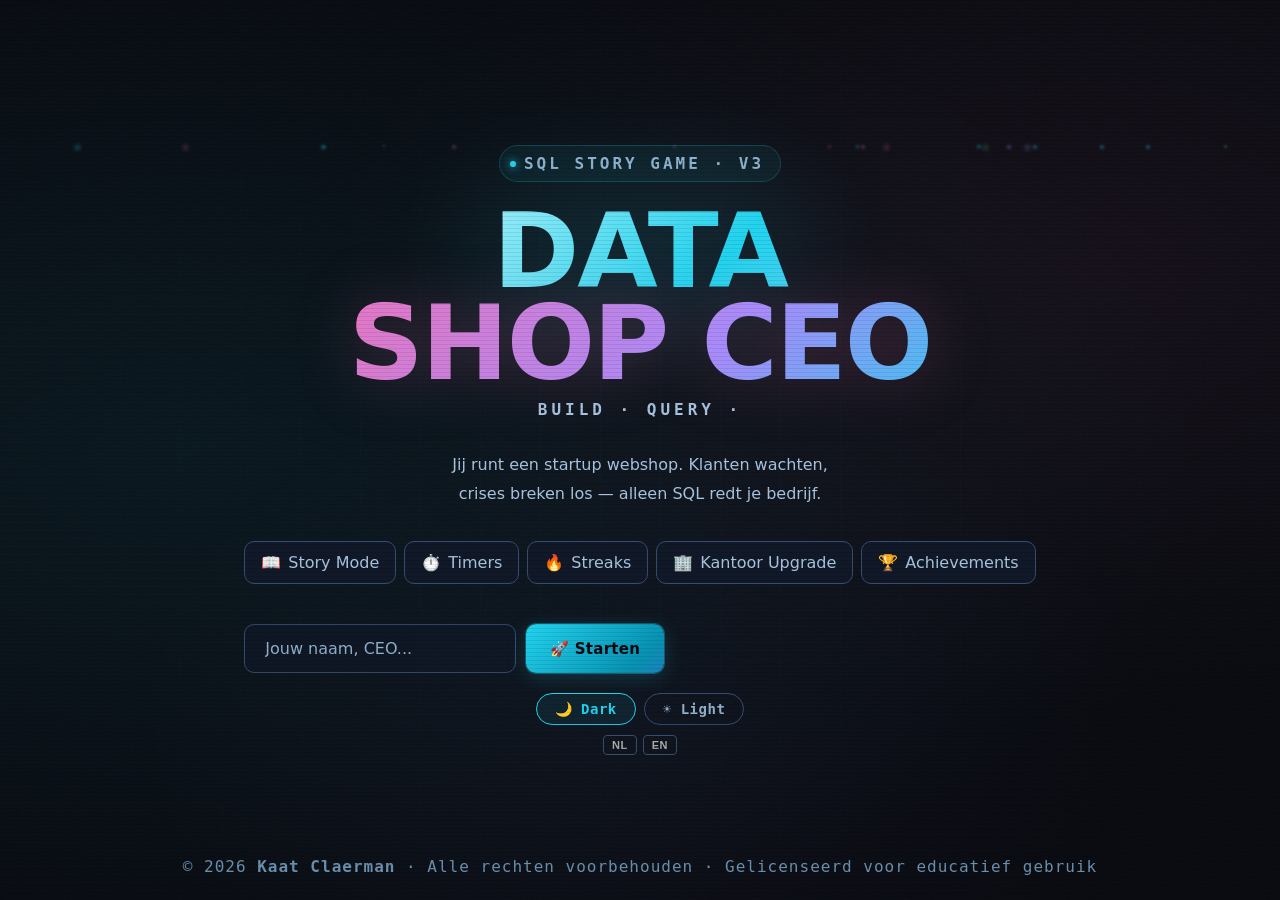
==== commit 9e28e7a4: "Rename datashop.html to index.html" ====
--- a/index.html
+++ b/index.html
@@ -401,7 +401,7 @@
         </div>
         <div class="hl-wrap">
           <div class="hl-backdrop" id="hl-free" aria-hidden="true"></div>
-          <textarea class="sql-editor" id="free-sql"
+          <textarea class="sql-editor" id="free-sql" maxlength="4000"
             placeholder="-- SELECT * FROM klant&#10;-- SELECT AVG(prijs) FROM product&#10;-- INSERT INTO klant (naam, email, stad, actief) VALUES ('Test','t@t.be','Gent',1)"></textarea>
         </div>
         <div class="term-footer">
@@ -483,6 +483,36 @@
         <button class="syn-filter-btn" data-filter="agg">Aggregaten</button>
         <button class="syn-filter-btn" data-filter="join">JOIN</button>
         <button class="syn-filter-btn" data-filter="ddl">DDL</button>
+      </div>
+
+      <!-- PED-1: Supported SQL reference -->
+      <div class="syn-card syn-card--engine-ref" data-cat="all" id="syn-engine-ref">
+        <div class="syn-head">
+          <span class="syn-badge" style="background:var(--cyan,#22d3ee);color:#000">⚡ ENGINE</span>
+          <span class="syn-title" data-i18n="syn_engine_title">Wat kan deze SQL engine?</span>
+        </div>
+        <div class="syn-body">
+          <table class="syn-table">
+            <tr><th data-i18n="syn_engine_supported">✅ Ondersteund</th><th data-i18n="syn_engine_not_supported">❌ Niet ondersteund</th></tr>
+            <tr><td>SELECT, INSERT, UPDATE, DELETE</td><td>UNION / INTERSECT / EXCEPT</td></tr>
+            <tr><td>WHERE (=, !=, &gt;, &lt;, &gt;=, &lt;=, AND, OR)</td><td>Berekeningen in SELECT (prijs * 1.21)</td></tr>
+            <tr><td>LIKE, NOT LIKE (met % en _)</td><td>FULL OUTER JOIN</td></tr>
+            <tr><td>IN, NOT IN, BETWEEN, IS NULL, IS NOT NULL</td><td>Multi-conditie ON (ON a = b AND c = d)</td></tr>
+            <tr><td>ORDER BY (meerdere kolommen, ASC/DESC)</td><td>Geneste GROUP BY (GROUP BY a, b)</td></tr>
+            <tr><td>GROUP BY + COUNT, AVG, SUM, MAX, MIN</td><td>Window functies (ROW_NUMBER, RANK)</td></tr>
+            <tr><td>HAVING (met aliassen)</td><td>Common Table Expressions (WITH)</td></tr>
+            <tr><td>INNER JOIN, LEFT JOIN, RIGHT JOIN, CROSS JOIN</td><td>Geneste JOINs (&gt;2 tabellen tegelijk)</td></tr>
+            <tr><td>Subqueries (tot 5 niveaus diep)</td><td>DROP TABLE</td></tr>
+            <tr><td>CASE WHEN ... THEN ... ELSE ... END</td><td>Stored procedures / functies</td></tr>
+            <tr><td>DISTINCT, COUNT(DISTINCT col)</td><td></td></tr>
+            <tr><td>CREATE TABLE, ALTER TABLE ADD COLUMN</td><td></td></tr>
+            <tr><td>Tabel-aliassen (FROM klant k)</td><td></td></tr>
+          </table>
+          <div class="syn-tips">
+            <span class="syn-tip" data-i18n="syn_engine_tip1">💡 Deze engine is ontworpen voor leerprojecten — het is een subset van echte SQL, voldoende voor alle missies.</span>
+            <span class="syn-tip" data-i18n="syn_engine_tip2">💡 Gebruik de <strong>Terminal</strong> om vrij te experimenteren met alle ondersteunde functies.</span>
+          </div>
+        </div>
       </div>
 
       <div class="syn-grid">
--- a/datashop.css
+++ b/datashop.css
@@ -266,7 +266,8 @@
 body:not(.light) textarea.sql-editor,
 body:not(.light) textarea.sq-input,
 body:not(.light) #free-sql {
-  color: var(--t1) !important;
+  color: transparent !important;
+  -webkit-text-fill-color: transparent !important;
   font-size: 16px !important;
   font-weight: 400 !important;
   caret-color: var(--cyan);
@@ -409,7 +410,7 @@
 body.light .streak-card { background: var(--panel2); border: 2px solid var(--border); }
 body.light .streak-card.hot { background: #f5e4cc; border-color: var(--orange); }
 body.light .streak-icon { font-size: 1.4rem; }
-body.light .streak-val { color: var(--orange); font-weight: 800; font-size: 1.3rem; }
+body.light .streak-val { color: var(--orange); font-weight: 800; font-size: 1.3rem; text-shadow: none; }
 body.light .streak-label { color: var(--t3); font-weight: 700; font-size: 16px; }
 body.light .kpi-tile { background: var(--panel2); border: 2px solid var(--border); }
 body.light .kpi-val { color: var(--cyan); font-weight: 800; }
@@ -536,7 +537,8 @@
 body.light textarea.sq-input,
 body.light #free-sql {
   background: transparent !important;
-  color: var(--t2) !important;
+  color: transparent !important;
+  -webkit-text-fill-color: transparent !important;
   font-size: 15px !important;
   line-height: 2 !important;
   font-weight: 500 !important;
@@ -671,12 +673,12 @@
 body.light .comp-label { color: var(--t3); font-weight: 700; font-size: 16px; }
 
 /* ══ POPUPS / TOASTS — PARCHMENT ══ */
-body.light .xp-popup   { background: var(--panel); border: 2px solid var(--border2); box-shadow: 0 8px 40px rgba(90,60,20,.18); color: var(--t1); }
+body.light .xp-popup   { background: var(--panel); border: 2px solid var(--border2); box-shadow: 0 8px 40px rgba(90,60,20,.18); color: var(--t1); text-shadow: none; }
 body.light .ach-toast  { background: var(--panel); border: 2px solid var(--border2); box-shadow: 0 8px 40px rgba(90,60,20,.18); }
 body.light .toast-label { color: var(--yellow); font-weight: 800; font-size: 16px; }
 body.light .toast-name  { color: var(--t1); font-weight: 800; }
 body.light .streak-popup { background: var(--panel); border: 3px solid var(--orange); box-shadow: 0 20px 60px rgba(90,60,20,.18); }
-body.light .streak-popup-num   { color: var(--orange); font-weight: 800; }
+body.light .streak-popup-num   { color: var(--orange); font-weight: 800; text-shadow: none; }
 body.light .streak-popup-label { color: var(--t2); font-weight: 600; font-size: 15px; }
 body.light .streak-popup-bonus { color: var(--yellow); font-weight: 800; }
 
@@ -3020,6 +3022,94 @@
   display: flex;
   flex-direction: column;
 }
+/* ── LINE NUMBERS ── */
+.hl-gutter {
+  position: absolute;
+  left: 0; top: 0; bottom: 0;
+  width: 36px;
+  padding: 14px 6px 14px 0;
+  text-align: right;
+  font-family: var(--mono);
+  font-size: 12px;
+  line-height: 1.7;
+  color: var(--t3, #556);
+  user-select: none;
+  pointer-events: none;
+  z-index: 2;
+  overflow: hidden;
+  border-right: 1px solid var(--border, #2a3448);
+  box-sizing: border-box;
+}
+.hl-gutter span {
+  display: block;
+  min-height: 1.7em;
+}
+.hl-wrap.has-gutter .hl-backdrop,
+.hl-wrap.has-gutter textarea.sql-editor {
+  padding-left: 44px !important;
+}
+body.light .hl-gutter {
+  color: #a09080;
+  border-right-color: #e0d8cc;
+}
+/* ── INLINE ERROR MARK ── */
+.hl-err {
+  text-decoration: wavy underline #ef4444;
+  text-decoration-skip-ink: none;
+  text-underline-offset: 3px;
+  background: rgba(239,68,68,.08);
+  border-radius: 2px;
+}
+/* ── AUTOCOMPLETE DROPDOWN ── */
+.sql-ac {
+  position: absolute;
+  z-index: 10;
+  background: var(--card, #1a2236);
+  border: 1px solid var(--border, #2a3448);
+  border-radius: 6px;
+  max-height: 180px;
+  overflow-y: auto;
+  min-width: 160px;
+  box-shadow: 0 6px 20px rgba(0,0,0,.35);
+  font-family: var(--mono);
+  font-size: 13px;
+  display: none;
+}
+.sql-ac.visible { display: block; }
+.sql-ac-item {
+  padding: 5px 10px;
+  cursor: pointer;
+  display: flex;
+  align-items: center;
+  gap: 8px;
+}
+.sql-ac-item:hover,
+.sql-ac-item.active {
+  background: var(--cyan, #22d3ee);
+  color: #000;
+}
+.sql-ac-badge {
+  font-size: 9px;
+  padding: 1px 5px;
+  border-radius: 3px;
+  font-weight: 700;
+  text-transform: uppercase;
+  background: rgba(255,255,255,.1);
+}
+.sql-ac-item.active .sql-ac-badge,
+.sql-ac-item:hover .sql-ac-badge {
+  background: rgba(0,0,0,.15);
+}
+body.light .sql-ac {
+  background: #fff;
+  border-color: #d0c8b8;
+  box-shadow: 0 4px 16px rgba(0,0,0,.12);
+}
+body.light .sql-ac-item:hover,
+body.light .sql-ac-item.active {
+  background: #1a5c8a;
+  color: #fff;
+}
 .hl-backdrop {
   position: absolute;
   inset: 0;
@@ -3032,7 +3122,10 @@
   white-space: pre-wrap;
   word-break: break-word;
   overflow: hidden;
-  color: transparent;
+  /* FIX: was `transparent` — plain identifiers/text that aren't matched by
+     sqlHighlight() were invisible. Use var(--t1) so uncolored text is legible.
+     Syntax-highlighted spans override this with their own colour. */
+  color: var(--t1);
   border-radius: var(--r);
 }
 .hl-wrap textarea.sql-editor {
@@ -3828,7 +3921,10 @@
   font-family: var(--mono);
   font-size: 15px;
   line-height: 1.7;
-  color: transparent;
+  /* FIX: was `transparent` — plain identifiers/text not matched by
+     sqlHighlight() were invisible. var(--t1) makes them legible;
+     syntax spans override with their own colour. */
+  color: var(--t1);
   pointer-events: none;
   white-space: pre-wrap;
   word-break: break-word;
@@ -6055,6 +6151,53 @@
 .daily-run-btn {
   align-self: flex-start;
 }
+
+/* ── Daily: tabel-uitklapvenster ── */
+.daily-tables-toggle-wrap {
+  padding: 0 14px 4px;
+}
+.daily-tables-btn {
+  font-size: 11px;
+  padding: 4px 10px;
+  opacity: .85;
+}
+.daily-tables-btn:hover { opacity: 1; }
+.daily-tables-panel {
+  margin-top: 8px;
+  border: 1px solid var(--border);
+  border-radius: 8px;
+  overflow: hidden;
+  background: var(--bg);
+}
+.daily-table-details {
+  border-bottom: 1px solid var(--border);
+}
+.daily-table-details:last-child { border-bottom: none; }
+.daily-table-summary {
+  padding: 7px 12px;
+  cursor: pointer;
+  font-family: var(--mono);
+  font-size: 11px;
+  font-weight: 700;
+  color: var(--cyan);
+  background: var(--panel);
+  letter-spacing: .5px;
+  text-transform: lowercase;
+  list-style: none;
+  display: flex;
+  align-items: center;
+  gap: 6px;
+  user-select: none;
+}
+.daily-table-summary::before { content: '▸'; transition: transform .15s; display: inline-block; }
+.daily-table-details[open] .daily-table-summary::before { transform: rotate(90deg); }
+.daily-table-inner {
+  overflow-x: auto;
+  overflow-y: auto;
+  max-height: 200px;
+  padding: 6px;
+}
+
 /* ── Daily challenge dynamic accent classes ── */
 .daily-diff-label-small {
   font-size: 10px;
@@ -6094,7 +6237,10 @@
 
 /* ── Tutorial textarea: geen syntax-highlight overlay in light mode ── */
 body.light #hl-tut-ex { display: none !important; }
-body.light #tut-ex-sql { color: var(--t1) !important; }
+body.light #tut-ex-sql {
+  color: var(--t1) !important;
+  -webkit-text-fill-color: var(--t1) !important;
+}
 
 /* ── Lang switcher (moved from inline <style>) ── */
 .lang-switcher{display:flex;gap:4px;align-items:center;margin-left:auto}
@@ -6214,3 +6360,587 @@
   border-radius: var(--br);
   opacity: var(--op);
 }
+
+
+/* ══════════════════════════════════════════════════════════════
+   CAMPAIGN MODE — moved from campaign.js to comply with CSP
+   style-src 'self' blocks dynamically injected <style> elements
+   ══════════════════════════════════════════════════════════════ */
+
+/* ══════════════════════════════════════════════════════════════
+   CAMPAIGN MODE — Fully isolated stylesheet
+   All classes prefixed with camp- to avoid conflicts
+   ══════════════════════════════════════════════════════════════ */
+
+/* ── Campaign Panel Layout ─────────────────────────────────── */
+#panel-camp .camp-header {
+  display: flex;
+  align-items: center;
+  justify-content: space-between;
+  padding: 0 0 16px;
+  border-bottom: 1px solid var(--border);
+  margin-bottom: 20px;
+}
+#panel-camp .camp-header-left {
+  display: flex;
+  align-items: center;
+  gap: 12px;
+}
+#panel-camp .camp-header-icon {
+  font-size: 1.6rem;
+  filter: drop-shadow(0 0 8px rgba(34,211,238,.3));
+}
+#panel-camp .camp-header-title {
+  font-family: var(--display);
+  font-weight: 800;
+  font-size: 1.3rem;
+  color: var(--t1);
+  letter-spacing: -0.3px;
+}
+#panel-camp .camp-header-sub {
+  font-family: var(--mono);
+  font-size: 10px;
+  color: var(--t3);
+  text-transform: uppercase;
+  letter-spacing: 2px;
+  margin-top: 2px;
+}
+#panel-camp .camp-xp-badge {
+  display: flex;
+  align-items: center;
+  gap: 6px;
+  padding: 6px 14px;
+  border-radius: 10px;
+  background: rgba(251,191,36,.08);
+  border: 1px solid rgba(251,191,36,.25);
+  font-family: var(--mono);
+  font-size: 12px;
+  font-weight: 700;
+  color: var(--yellow);
+}
+
+/* ── Campaign Progress Bar ─────────────────────────────────── */
+#panel-camp .camp-progress-wrap {
+  margin-bottom: 24px;
+}
+#panel-camp .camp-progress-meta {
+  display: flex;
+  align-items: center;
+  justify-content: space-between;
+  margin-bottom: 8px;
+}
+#panel-camp .camp-progress-label {
+  font-family: var(--mono);
+  font-size: 10px;
+  letter-spacing: 2px;
+  text-transform: uppercase;
+  color: var(--t3);
+  font-weight: 600;
+}
+#panel-camp .camp-progress-val {
+  font-family: var(--mono);
+  font-size: 13px;
+  font-weight: 700;
+  color: var(--cyan);
+}
+#panel-camp .camp-progress-track {
+  position: relative;
+  height: 8px;
+  border-radius: 100px;
+  background: var(--panel);
+  border: 1px solid var(--border);
+  overflow: hidden;
+}
+#panel-camp .camp-progress-fill {
+  position: absolute;
+  inset: 0;
+  border-radius: 100px;
+  background: linear-gradient(90deg, var(--cyan), var(--cyan2), var(--green));
+  transition: width .7s cubic-bezier(.4,0,.2,1);
+  box-shadow: 0 0 12px rgba(34,211,238,.3);
+}
+#panel-camp .camp-progress-fill::after {
+  content: "";
+  position: absolute;
+  inset: 0;
+  width: 60px;
+  background: linear-gradient(90deg, transparent, rgba(255,255,255,.2), transparent);
+  animation: camp-shine 2s ease-in-out infinite;
+}
+@keyframes camp-shine {
+  0% { transform: translateX(-100%); }
+  100% { transform: translateX(400%); }
+}
+
+/* ── Campaign Chapter ──────────────────────────────────────── */
+#panel-camp .camp-chapter {
+  margin-bottom: 32px;
+}
+#panel-camp .camp-chapter-header {
+  display: flex;
+  align-items: center;
+  gap: 12px;
+  margin-bottom: 14px;
+}
+#panel-camp .camp-chapter-num {
+  width: 32px;
+  height: 32px;
+  border-radius: 10px;
+  display: flex;
+  align-items: center;
+  justify-content: center;
+  font-family: var(--display);
+  font-weight: 900;
+  font-size: 14px;
+  background: rgba(167,139,250,.1);
+  color: var(--purple);
+  border: 1px solid rgba(167,139,250,.3);
+}
+#panel-camp .camp-chapter-num.done {
+  background: rgba(74,222,128,.1);
+  color: var(--green);
+  border-color: rgba(74,222,128,.3);
+}
+#panel-camp .camp-chapter-label {
+  font-family: var(--display);
+  font-weight: 700;
+  font-size: 15px;
+  color: var(--t1);
+}
+#panel-camp .camp-chapter-count {
+  font-family: var(--mono);
+  font-size: 10px;
+  color: var(--t3);
+  text-transform: uppercase;
+  letter-spacing: 1.5px;
+  margin-top: 1px;
+}
+#panel-camp .camp-chapter-dots {
+  display: flex;
+  gap: 4px;
+  margin-left: auto;
+}
+#panel-camp .camp-chapter-dot {
+  width: 8px;
+  height: 8px;
+  border-radius: 50%;
+  background: var(--border);
+  transition: background .3s;
+}
+#panel-camp .camp-chapter-dot.done { background: var(--green); }
+#panel-camp .camp-chapter-dot.unlocked { background: rgba(34,211,238,.4); }
+
+#panel-camp .camp-quest-list {
+  margin-left: 16px;
+  border-left: 2px solid var(--border);
+  padding-left: 20px;
+  display: flex;
+  flex-direction: column;
+  gap: 10px;
+}
+
+/* ── Campaign Quest Card ───────────────────────────────────── */
+#panel-camp .camp-quest {
+  border-radius: 12px;
+  border: 1px solid var(--border);
+  background: var(--panel);
+  transition: all .3s cubic-bezier(.4,0,.2,1);
+  overflow: hidden;
+}
+#panel-camp .camp-quest:hover:not(.camp-quest--done):not(.camp-quest--locked) {
+  border-color: var(--border2);
+  background: var(--panel2);
+}
+#panel-camp .camp-quest--done {
+  border-color: rgba(74,222,128,.3);
+  background: rgba(74,222,128,.04);
+}
+#panel-camp .camp-quest--locked {
+  border-color: rgba(30,42,66,.4);
+  background: var(--bg2);
+  opacity: .55;
+}
+#panel-camp .camp-quest--active {
+  border-color: rgba(34,211,238,.3);
+  box-shadow: 0 0 24px -8px rgba(34,211,238,.25), 0 4px 16px -4px rgba(0,0,0,.3);
+  animation: camp-glow 3s ease-in-out infinite;
+}
+@keyframes camp-glow {
+  0%, 100% { box-shadow: 0 0 20px -8px rgba(34,211,238,.2), 0 4px 16px -4px rgba(0,0,0,.3); }
+  50% { box-shadow: 0 0 32px -4px rgba(34,211,238,.35), 0 4px 20px -4px rgba(0,0,0,.3); }
+}
+
+/* Quest Header */
+#panel-camp .camp-quest-head {
+  display: flex;
+  align-items: center;
+  gap: 12px;
+  padding: 14px 16px;
+  cursor: pointer;
+  user-select: none;
+}
+#panel-camp .camp-quest--locked .camp-quest-head {
+  cursor: not-allowed;
+}
+#panel-camp .camp-quest-icon {
+  font-size: 1.2rem;
+  flex-shrink: 0;
+  filter: drop-shadow(0 0 4px rgba(34,211,238,.2));
+}
+#panel-camp .camp-quest-info {
+  flex: 1;
+  min-width: 0;
+}
+#panel-camp .camp-quest-title {
+  font-family: var(--display);
+  font-weight: 700;
+  font-size: 14px;
+  color: var(--t1);
+  line-height: 1.3;
+  white-space: nowrap;
+  overflow: hidden;
+  text-overflow: ellipsis;
+}
+#panel-camp .camp-quest-tags {
+  display: flex;
+  align-items: center;
+  gap: 8px;
+  margin-top: 4px;
+  flex-wrap: wrap;
+}
+#panel-camp .camp-tag {
+  display: inline-block;
+  padding: 2px 8px;
+  font-family: var(--mono);
+  font-size: 10px;
+  font-weight: 700;
+  text-transform: uppercase;
+  letter-spacing: .8px;
+  border-radius: 6px;
+  border: 1px solid;
+}
+#panel-camp .camp-tag--select  { background: rgba(34,211,238,.08);  color: var(--cyan);   border-color: rgba(34,211,238,.3); }
+#panel-camp .camp-tag--insert  { background: rgba(74,222,128,.08);  color: var(--green);  border-color: rgba(74,222,128,.3); }
+#panel-camp .camp-tag--update  { background: rgba(251,146,60,.08);  color: var(--orange); border-color: rgba(251,146,60,.3); }
+#panel-camp .camp-tag--delete  { background: rgba(248,113,113,.08); color: var(--red);    border-color: rgba(248,113,113,.3); }
+#panel-camp .camp-tag--xp {
+  background: transparent;
+  color: var(--yellow);
+  border-color: transparent;
+  font-weight: 800;
+}
+#panel-camp .camp-tag--time {
+  background: transparent;
+  color: var(--t3);
+  border-color: transparent;
+}
+#panel-camp .camp-quest-chevron {
+  color: var(--t3);
+  transition: transform .2s;
+  flex-shrink: 0;
+  font-size: 14px;
+}
+#panel-camp .camp-quest-chevron.open {
+  transform: rotate(90deg);
+}
+
+/* Quest Body */
+#panel-camp .camp-quest-body {
+  display: none;
+  border-top: 1px solid var(--border);
+  padding: 14px 16px 16px;
+}
+#panel-camp .camp-quest-body.open {
+  display: block;
+  animation: camp-body-in .3s ease-out;
+}
+@keyframes camp-body-in {
+  0% { opacity: 0; transform: translateY(-8px); }
+  100% { opacity: 1; transform: translateY(0); }
+}
+
+/* Story text */
+#panel-camp .camp-story {
+  font-size: 14px;
+  color: var(--t2);
+  line-height: 1.7;
+  margin-bottom: 12px;
+}
+#panel-camp .camp-story strong {
+  color: var(--t1);
+  font-weight: 700;
+}
+
+/* Objective */
+#panel-camp .camp-objective {
+  font-size: 12px;
+  color: var(--t3);
+  margin-bottom: 14px;
+}
+#panel-camp .camp-objective strong {
+  color: var(--t2);
+}
+#panel-camp .camp-objective code {
+  display: inline-block;
+  margin-top: 2px;
+  padding: 2px 8px;
+  background: var(--panel3, var(--panel2));
+  border-radius: 6px;
+  font-family: var(--mono);
+  font-size: 11px;
+  color: var(--purple);
+  border: 1px solid var(--border);
+}
+
+/* ── Campaign Timer ────────────────────────────────────────── */
+#panel-camp .camp-timer {
+  margin-bottom: 12px;
+}
+#panel-camp .camp-timer-track {
+  position: relative;
+  height: 6px;
+  border-radius: 100px;
+  background: var(--panel);
+  border: 1px solid var(--border);
+  overflow: hidden;
+}
+#panel-camp .camp-timer-fill {
+  position: absolute;
+  inset: 0;
+  left: 0;
+  border-radius: 100px;
+  background: var(--cyan);
+  transition: width .2s linear;
+}
+#panel-camp .camp-timer-fill.warn   { background: var(--orange); }
+#panel-camp .camp-timer-fill.danger { background: var(--red); }
+#panel-camp .camp-timer-num {
+  font-family: var(--mono);
+  font-size: 11px;
+  font-weight: 700;
+  color: var(--t3);
+  text-align: right;
+  margin-top: 4px;
+}
+#panel-camp .camp-timer-num.warn   { color: var(--orange); }
+#panel-camp .camp-timer-num.danger { color: var(--red); animation: camp-timer-pulse .5s ease-in-out infinite; }
+@keyframes camp-timer-pulse {
+  0%, 100% { opacity: 1; }
+  50% { opacity: .5; }
+}
+
+/* ── Campaign SQL Input ────────────────────────────────────── */
+#panel-camp .camp-sql-area {
+  margin-bottom: 10px;
+}
+#panel-camp .camp-sql-wrap {
+  position: relative;
+}
+#panel-camp .camp-sql-input {
+  width: 100%;
+  min-height: 80px;
+  max-height: 200px;
+  padding: 12px 14px;
+  padding-bottom: 28px;
+  background: var(--input-bg, var(--bg3));
+  border: 1px solid var(--border);
+  border-radius: 10px;
+  font-family: var(--mono);
+  font-size: 13px;
+  color: var(--t1);
+  resize: vertical;
+  outline: none;
+  transition: border-color .2s, box-shadow .2s;
+  line-height: 1.7;
+}
+#panel-camp .camp-sql-input:focus {
+  border-color: var(--cyan);
+  box-shadow: 0 0 0 3px rgba(34,211,238,.1);
+}
+#panel-camp .camp-sql-input::placeholder {
+  color: var(--t4);
+  font-weight: 500;
+}
+#panel-camp .camp-sql-hint {
+  position: absolute;
+  bottom: 8px;
+  right: 12px;
+  font-family: var(--mono);
+  font-size: 9px;
+  color: var(--t4);
+  pointer-events: none;
+}
+#panel-camp .camp-run-btn {
+  margin-top: 8px;
+  padding: 8px 20px;
+  border-radius: 10px;
+  font-family: var(--sans);
+  font-weight: 700;
+  font-size: 13px;
+  color: var(--bg);
+  background: var(--cyan);
+  border: none;
+  cursor: pointer;
+  display: flex;
+  align-items: center;
+  gap: 6px;
+  transition: all .15s;
+}
+#panel-camp .camp-run-btn:hover {
+  filter: brightness(1.1);
+  transform: translateY(-1px);
+}
+#panel-camp .camp-run-btn:active {
+  transform: translateY(0);
+}
+#panel-camp .camp-run-btn:disabled {
+  opacity: .3;
+  cursor: not-allowed;
+  transform: none;
+}
+
+/* ── Campaign Feedback ─────────────────────────────────────── */
+#panel-camp .camp-fb {
+  margin-top: 12px;
+  padding: 10px 14px;
+  border-radius: 10px;
+  border-left: 4px solid;
+  font-size: 13px;
+  font-weight: 600;
+  line-height: 1.6;
+  animation: camp-body-in .25s ease-out;
+}
+#panel-camp .camp-fb--ok {
+  background: rgba(74,222,128,.06);
+  border-color: var(--green);
+  color: var(--green);
+}
+#panel-camp .camp-fb--err {
+  background: rgba(248,113,113,.06);
+  border-color: var(--red);
+  color: var(--red);
+}
+#panel-camp .camp-fb--hint {
+  background: rgba(251,191,36,.06);
+  border-color: var(--yellow);
+  color: var(--yellow);
+}
+#panel-camp .camp-fb--timeout {
+  background: rgba(251,146,60,.06);
+  border-color: var(--orange);
+  color: var(--orange);
+}
+#panel-camp .camp-fb strong {
+  font-weight: 800;
+}
+#panel-camp .camp-fb code {
+  padding: 1px 5px;
+  border-radius: 4px;
+  background: rgba(0,0,0,.15);
+  font-family: var(--mono);
+  font-size: 12px;
+}
+
+/* ── Campaign Completion Banner ────────────────────────────── */
+#panel-camp .camp-complete {
+  text-align: center;
+  padding: 28px 24px;
+  border-radius: 14px;
+  border: 1px solid rgba(74,222,128,.25);
+  background: rgba(74,222,128,.04);
+  margin-bottom: 24px;
+  animation: camp-body-in .4s ease-out;
+}
+#panel-camp .camp-complete-trophy {
+  font-size: 2.5rem;
+  margin-bottom: 8px;
+  filter: drop-shadow(0 0 12px rgba(251,191,36,.4));
+}
+#panel-camp .camp-complete-title {
+  font-family: var(--display);
+  font-weight: 900;
+  font-size: 1.3rem;
+  color: var(--t1);
+  margin-bottom: 4px;
+}
+#panel-camp .camp-complete-sub {
+  font-size: 13px;
+  color: var(--t2);
+}
+#panel-camp .camp-reset-btn {
+  margin-top: 14px;
+  padding: 6px 16px;
+  font-family: var(--mono);
+  font-size: 11px;
+  font-weight: 700;
+  color: var(--t3);
+  background: transparent;
+  border: 1px solid var(--border);
+  border-radius: 8px;
+  cursor: pointer;
+  transition: all .15s;
+}
+#panel-camp .camp-reset-btn:hover {
+  color: var(--t1);
+  border-color: var(--border2);
+}
+
+/* ── Campaign Empty State ──────────────────────────────────── */
+#panel-camp .camp-empty {
+  text-align: center;
+  padding: 32px 20px;
+  color: var(--t3);
+  font-size: 14px;
+}
+
+/* ── Light Mode Overrides ──────────────────────────────────── */
+body.light #panel-camp .camp-quest {
+  box-shadow: 0 1px 4px rgba(0,0,0,.06);
+}
+body.light #panel-camp .camp-quest:hover:not(.camp-quest--done):not(.camp-quest--locked) {
+  box-shadow: 0 3px 12px rgba(0,0,0,.1);
+}
+body.light #panel-camp .camp-quest--done {
+  background: rgba(58,96,32,.06);
+  border-color: var(--green);
+}
+body.light #panel-camp .camp-quest--locked {
+  background: var(--panel2);
+}
+body.light #panel-camp .camp-sql-input {
+  background: var(--panel);
+  border: 2px solid var(--border2);
+}
+body.light #panel-camp .camp-sql-input:focus {
+  border-color: var(--cyan);
+  box-shadow: 0 0 0 4px rgba(26,92,138,.1);
+}
+body.light #panel-camp .camp-run-btn {
+  background: var(--cyan);
+  color: #fff;
+}
+body.light #panel-camp .camp-fb--ok   { background: rgba(58,96,32,.08); }
+body.light #panel-camp .camp-fb--err  { background: rgba(138,26,26,.08); }
+body.light #panel-camp .camp-fb--hint { background: rgba(122,72,0,.08); }
+body.light #panel-camp .camp-fb--timeout { background: rgba(138,58,0,.08); }
+body.light #panel-camp .camp-progress-track {
+  background: var(--panel2);
+  border: 2px solid var(--border);
+}
+body.light #panel-camp .camp-story { font-size: 15px; font-weight: 600; }
+body.light #panel-camp .camp-quest-title { font-weight: 800; }
+body.light #panel-camp .camp-objective code { background: var(--panel3); border: 1px solid var(--border); font-weight: 700; }
+
+/* ── Dark Mode Enhancements ────────────────────────────────── */
+body:not(.light) #panel-camp .camp-story { font-size: 14px; font-weight: 500; }
+body:not(.light) #panel-camp .camp-fb { font-size: 14px; }
+body:not(.light) #panel-camp .camp-quest-title { color: var(--t1); }
+body:not(.light) #panel-camp .camp-quest-head:hover .camp-quest-title { color: var(--cyan); }
+
+/* ── Responsive ────────────────────────────────────────────── */
+@media (max-width: 640px) {
+  #panel-camp .camp-header { flex-direction: column; align-items: flex-start; gap: 10px; }
+  #panel-camp .camp-quest-list { margin-left: 8px; padding-left: 14px; }
+  #panel-camp .camp-quest-head { padding: 12px 14px; }
+  #panel-camp .camp-quest-body { padding: 12px 14px 14px; }
+}
